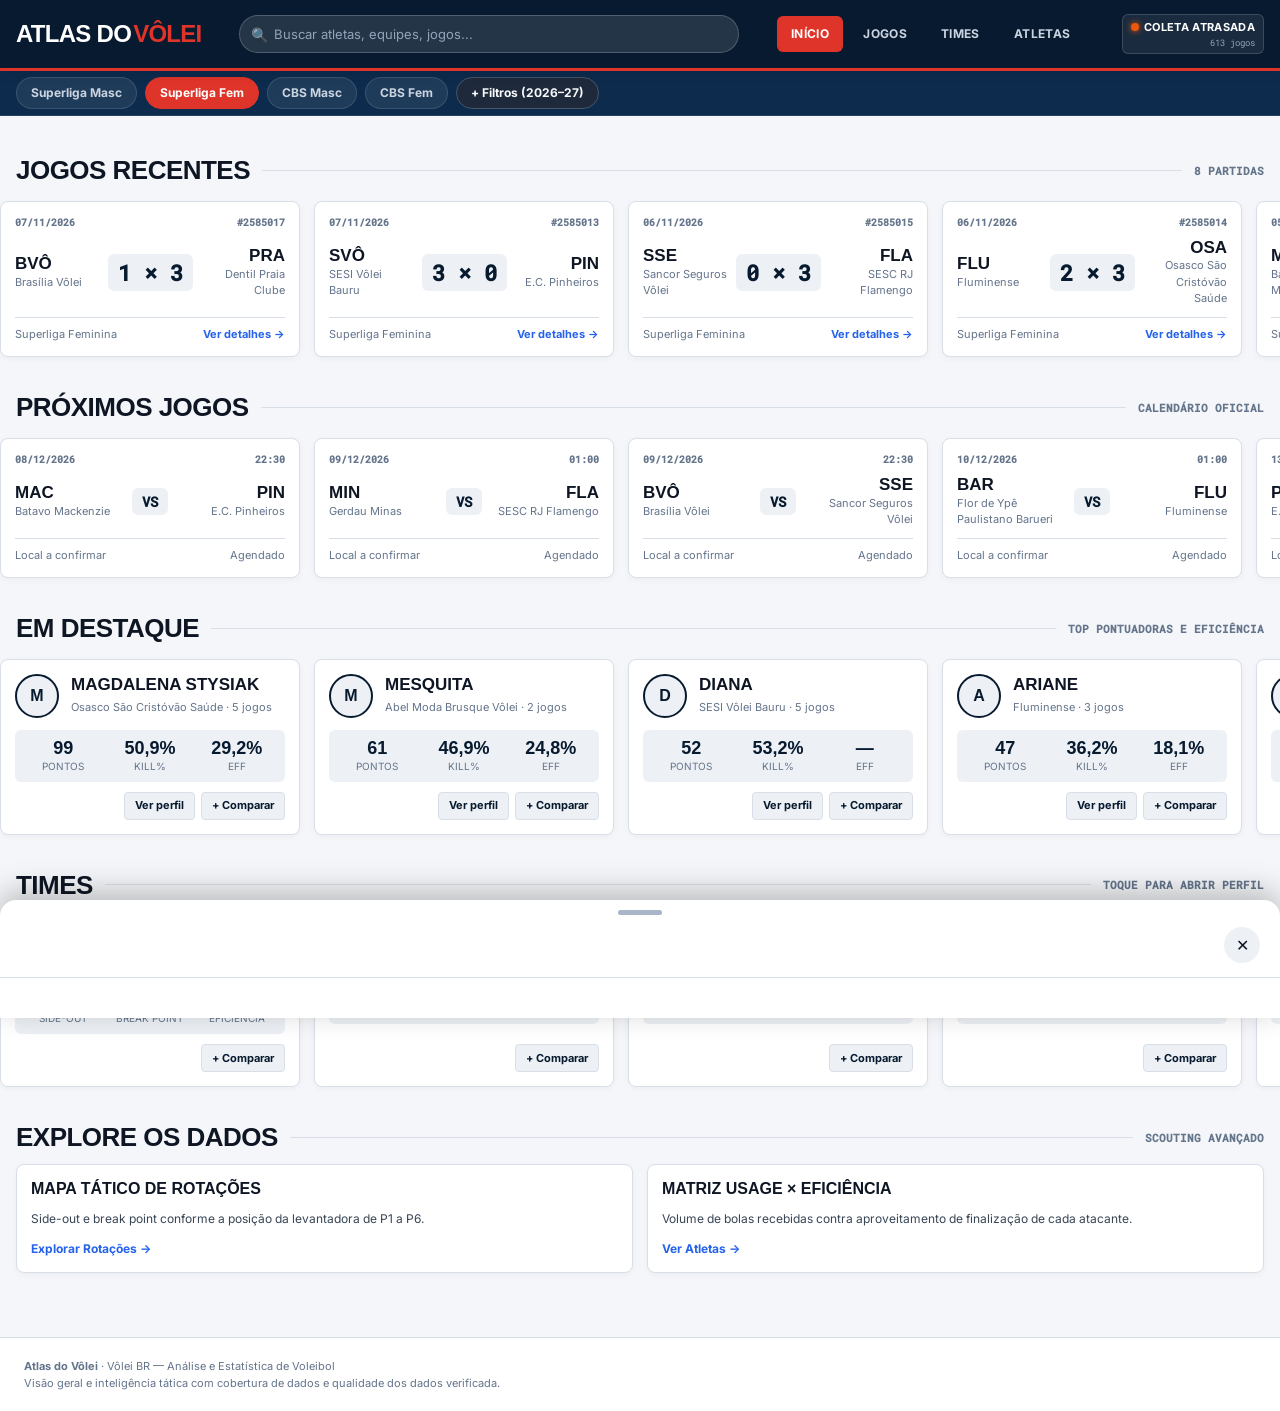
==== docs/index.html @ 014f2b98 "Corrige a agenda e a cobertura das fontes do Atlas" ====
<!DOCTYPE html>
<html lang="pt-BR">
<head>
<meta charset="utf-8"><meta name="viewport" content="width=device-width,initial-scale=1">
<title>Vôlei BR — Atlas do Vôlei</title>
<style>
@font-face{font-family:'Inter';font-style:normal;font-weight:400;font-display:swap;src:url([data-uri]) format('woff2')}@font-face{font-family:'Inter';font-style:normal;font-weight:500;font-display:swap;src:url([data-uri]) format('woff2')}@font-face{font-family:'Inter';font-style:normal;font-weight:600;font-display:swap;src:url([data-uri]) format('woff2')}@font-face{font-family:'Inter';font-style:normal;font-weight:700;font-display:swap;src:url([data-uri]) format('woff2')}@font-face{font-family:'Roboto Mono';font-style:normal;font-weight:400;font-display:swap;src:url([data-uri]) format('woff2')}@font-face{font-family:'Roboto Mono';font-style:normal;font-weight:500;font-display:swap;src:url([data-uri]) format('woff2')}
:root {
  --bg: #F3F5F7;
  --paper: #FFFFFF;
  --surface: #FFFFFF;
  --surface-alt: #F8F9FB;
  --ink: #111318;
  --text: #111318;
  --soft: #4B5563;
  --text-soft: #4B5563;
  --muted: #697586;
  --text-muted: #697586;
  --line: #D7DCE2;
  --border: #D7DCE2;
  --line-strong: #AEB7C2;
  --border-strong: #AEB7C2;
  --navy: #071A2F;
  --navy-2: #0B2747;
  --primary: #071A2F;
  --primary-soft: #EAF1FF;
  --blue: #0B4FD6;
  --red: #DF342A;
  --yellow: #FFD21A;
  --green: #138A5B;
  --success: #138A5B;
  --success-soft: #E7F4EE;
  --danger: #DF342A;
  --danger-soft: #FDE9E7;
  --warning: #A47521;
  --warning-soft: #FDF3E3;
  --sideout: #0B4FD6;
  --breakpoint: #DF342A;
  --court: #E5A75D;
  --court-line: #FFF8E8;
  --sans: Inter, Arial, Helvetica, sans-serif;
  --cond: "Arial Narrow", "Nimbus Sans Narrow", "Roboto Condensed", Impact, Arial, sans-serif;
  --mono: 'Roboto Mono', Consolas, "Liberation Mono", monospace;
}
*{box-sizing:border-box}
html{background:var(--bg)}
body{margin:0;background:var(--bg);color:var(--text);font:14px/1.45 var(--sans);max-width:100%;overflow-x:clip}
button,input,select{font:inherit;color:inherit}
button,select,summary{cursor:pointer}
button:focus-visible,select:focus-visible,input:focus-visible{outline:3px solid var(--yellow);outline-offset:2px}
a{color:var(--blue);text-underline-offset:3px}
button{background:var(--surface);border:1px solid var(--border);border-radius:2px;padding:8px 12px;font-weight:600}
button:hover{background:var(--surface-alt)}
button.primary{background:var(--navy);color:#FFF;border-color:var(--navy)}

/* HEADER — magazine identity */
.site-header{position:sticky;top:0;z-index:30;background:var(--navy);color:#FFF;border-bottom:4px solid var(--red)}
.header-main{max-width:1400px;width:100%;min-height:68px;margin:auto;padding:0 24px;display:flex;align-items:center;justify-content:space-between;gap:16px}
.wordmark{display:flex;align-items:baseline;gap:2px;font:900 30px/.85 var(--cond);letter-spacing:-.04em;text-transform:uppercase}
.wordmark span{color:var(--red)}
.wordmark a{color:inherit;text-decoration:none}
.main-nav{display:flex;align-self:stretch;align-items:stretch}
.main-nav button{border:0;border-left:1px solid #27415F;background:transparent;color:#DDE7F2;padding:0 12px;font-size:11px;font-weight:800;text-transform:uppercase;letter-spacing:.02em;border-radius:0;white-space:nowrap}
.main-nav button:last-child{border-right:1px solid #27415F}
.main-nav button:hover{background:var(--navy-2);color:#FFF}
.main-nav button.active,.main-nav button[aria-current=page]{background:#FFF;color:var(--navy);box-shadow:inset 0 -4px 0 var(--red)}
.header-tools{display:flex;align-items:center;gap:10px}
.mode{display:flex;border:1px solid #58708A}
.mode button{min-height:30px;border:0;background:transparent;color:#C9D5E3;padding:0 9px;font-size:10px;font-weight:900;text-transform:uppercase;border-radius:0}
.mode button.active{background:var(--red);color:#FFF}
.filters{display:flex;align-items:center;gap:8px}
.filters select{border:1px solid var(--line-strong);background:var(--surface);color:var(--ink);min-height:28px;padding:0 18px 0 6px;font-size:11px;font-weight:600;border-radius:2px;max-width:180px}
.global-search{width:150px;position:relative}
.global-search input{width:100%;min-height:32px;background:var(--navy-2);border:1px solid #58708A;color:#FFF;font-size:11px;padding:4px 8px;border-radius:2px}
.global-search input::placeholder{color:#8EA6BE}
.search-results{position:absolute;top:100%;left:0;right:0;background:var(--surface);border:1px solid var(--border);max-height:300px;overflow:auto;z-index:35}
.search-results[hidden]{display:none}
.search-results button{display:block;width:100%;text-align:left;border:0;border-radius:0;font-size:12px;padding:8px 10px;color:var(--text)}
.search-results p{padding:10px;margin:0;font-size:12px;color:var(--text-soft)}
.mobile-menu{display:none}

/* context strip */
.context-strip{background:#FFF;border-bottom:1px solid var(--line)}
.context-inner{max-width:1400px;width:100%;min-height:38px;margin:auto;padding:0 24px;display:flex;align-items:center;justify-content:space-between;gap:16px;font-size:11px}
.context-inner strong{color:var(--blue)}
.context-inner .updated{color:var(--soft)}

/* main layout */
main{max-width:1400px;width:100%;margin:auto;padding:24px;min-height:calc(100vh - 160px);min-width:0}
h1{font:900 clamp(32px,5vw,56px)/.9 var(--cond);letter-spacing:-.04em;text-transform:uppercase;margin:0 0 8px}
h2{font:900 24px/1 var(--cond);letter-spacing:-.02em;text-transform:uppercase;margin:0 0 14px}
h3{font:900 17px/1.2 var(--cond);text-transform:uppercase;margin:0 0 10px}
p{margin:0 0 12px}
.muted,.note,small{color:var(--text-muted)}.note{font-size:12px}
.page-heading{margin-bottom:24px;border-bottom:1px solid var(--line);padding-bottom:14px}
.page-heading p{color:var(--text-soft);font-size:13px;margin:0}
.section-heading{display:flex;gap:14px;align-items:end;margin-bottom:12px}
.section-heading h2{margin:0}
.section-heading .rule{flex:1;height:1px;background:var(--line-strong);margin-bottom:5px}
.section-heading small{color:var(--soft);font-size:10px;font-weight:800;text-transform:uppercase;letter-spacing:.04em}
.card{background:var(--paper);border:1px solid var(--line);border-top:3px solid var(--navy);padding:20px;min-width:0;border-radius:0}
.block{margin-top:30px}.large-section{margin-top:40px}
.grid{display:grid;grid-template-columns:repeat(12,minmax(0,1fr));gap:24px}.span-8{grid-column:span 8}.span-4{grid-column:span 4}.span-12{grid-column:1/-1}.grid>*{min-width:0}

/* metric info popover */
.metric-info{display:inline-block;position:relative;font-size:11px;vertical-align:middle}
.metric-info summary{display:inline-flex;align-items:center;justify-content:center;width:16px;height:16px;border:1px solid var(--border-strong);color:var(--text-muted);border-radius:50%;font:10px var(--mono);list-style:none}
.metric-info summary::-webkit-details-marker{display:none}
.metric-info[open]{z-index:8}
.info-body{position:absolute;right:0;top:22px;width:290px;padding:12px;background:var(--surface);border:1px solid var(--border-strong);color:var(--text-soft);font-size:11px;line-height:1.5;text-align:left;box-shadow:0 4px 12px rgba(0,0,0,0.1)}
.info-body p:last-child{margin:0}
.badge{display:inline-block;font:700 10px var(--mono);color:var(--text-soft);background:var(--surface-alt);padding:1px 4px;border:1px solid var(--line)}
.badge.model{color:var(--blue);background:var(--primary-soft);border-color:#BDD5FA}

/* tables */
.table-wrap{max-width:100%;overflow-x:auto;-webkit-overflow-scrolling:touch}
table{border-collapse:collapse;width:100%;font-size:12px}
th,td{padding:8px 10px;border-bottom:1px solid var(--line);text-align:left;vertical-align:middle}
th{position:sticky;top:0;z-index:1;background:var(--surface-alt);color:var(--text-soft);font-weight:700;font-size:11px;text-transform:uppercase;letter-spacing:.02em;white-space:nowrap}
th.num,td.num{text-align:right}
td.numeric,.numeric{font-family:var(--mono);font-variant-numeric:tabular-nums;font-size:12px}
td.nowrap{white-space:nowrap}
tbody tr:last-child td{border-bottom:0}
tbody tr:hover{background:var(--primary-soft)}
th button{padding:0;border:0;background:transparent;font-size:11px;font-weight:700;white-space:nowrap;text-align:inherit;color:var(--text-soft)}
th button:hover{background:transparent;color:var(--blue)}
.team-link,.text-button{padding:0;border:0;background:transparent;color:var(--blue);font-weight:700;text-align:left;text-decoration:none}
.team-link:hover,.text-button:hover{background:transparent;text-decoration:underline}
.team-link{font-size:12px}

/* rank lists & charts */
.rank-list{padding:0;margin:0;list-style:none}
.rank-list li{display:flex;align-items:center;gap:10px;padding:7px 0;border-bottom:1px solid var(--line)}
.rank-list li:last-child{border-bottom:0}
.rank-list .place{width:18px;font:700 10px var(--mono);color:var(--text-muted)}
.rank-list .team-link{flex:1}
.rank-list .numeric{white-space:nowrap;font-weight:700}
.chart-scroll{max-width:100%;overflow-x:auto;-webkit-overflow-scrolling:touch}
.chart{display:block;width:100%;height:auto}
svg text{font-family:var(--sans);fill:var(--text-soft);font-size:11px}
svg .team-point{fill:var(--blue);stroke:var(--surface);stroke-width:2;cursor:pointer}
svg .team-point:hover{stroke:var(--ink);stroke-width:3}
.chart-key{font-size:11px;color:var(--text-muted);margin:10px 0 0}
.plot-tooltip{position:fixed;pointer-events:none;max-width:280px;padding:8px 10px;border:1px solid var(--border-strong);background:var(--surface);color:var(--text);font-size:11px;z-index:50;box-shadow:0 4px 12px rgba(0,0,0,0.1)}
.plot-tooltip[hidden]{display:none}

/* toolbar & common */
.toolbar{display:flex;gap:14px;align-items:end;margin-bottom:20px}
.toolbar label{flex:1;max-width:400px;font-size:11px;font-weight:700;color:var(--text-soft);text-transform:uppercase}
.toolbar.narrow{margin-bottom:14px}
.toolbar input,.toolbar select{margin-top:4px}
.vs{align-self:center;color:var(--yellow);font:900 12px var(--mono)}
.select-prompt{padding:28px;color:var(--text-muted);text-align:center}
.subnav{display:flex;gap:0;margin-bottom:20px;border-bottom:1px solid var(--line);overflow-x:auto}
.subnav button{border:0;border-bottom:3px solid transparent;border-radius:0;background:transparent;white-space:nowrap;font-size:11px;font-weight:800;text-transform:uppercase;padding:8px 14px}
.subnav button[aria-current=page]{border-color:var(--red);color:var(--navy)}

/* profiles & bars */
.profile-row{margin-top:14px}
.bar-label{display:flex;justify-content:space-between;gap:10px;font-size:11px;margin-bottom:4px;font-weight:600}
.bar-track{position:relative;height:12px;background:var(--surface-alt);border:1px solid var(--line)}
.bar-fill{position:absolute;top:0;bottom:0;background:var(--blue)}
.bar-marker{position:absolute;top:-3px;bottom:-3px;border-left:2px solid var(--ink)}
.summary-list{margin:0;padding:0;list-style:none}
.summary-list li{padding:8px 0;font-size:12px;border-bottom:1px solid var(--line)}
.summary-list li:last-child{border-bottom:0}
.summary-list span{color:var(--text-muted);display:block;font-size:10px;font-weight:700;text-transform:uppercase;margin-bottom:2px}
.sample-warning{color:var(--warning);background:var(--warning-soft);padding:2px 4px;font:10px var(--mono)}
.notice{color:var(--ink);font-size:12px;padding:10px 12px;background:var(--warning-soft);border-left:4px solid var(--warning);margin:14px 0}
.positive{color:var(--green);font-weight:700}.negative{color:var(--red);font-weight:700}
.details-panel{background:var(--surface);border:1px solid var(--line);border-top:2px solid var(--line-strong);padding:14px 16px;margin-top:20px}
.details-panel>summary{font-weight:700;font-size:12px;text-transform:uppercase;color:var(--blue)}
.details-panel[open]>summary{margin-bottom:14px}
.details-panel details:not(.metric-info){margin-top:14px}
.probabilities{max-width:440px}
.prob-row{display:flex;justify-content:space-between;gap:14px;margin:10px 0;align-items:baseline}
.prob-row strong{font:900 24px var(--cond);color:var(--blue)}
.data-list{display:grid;grid-template-columns:1fr 1fr;gap:10px 20px;font-size:12px;margin:0}
.data-list dt{color:var(--text-muted);font-weight:600}
.data-list dd{margin:0;font-weight:700}
.empty{padding:20px 0;color:var(--text-muted);font-size:13px}
.footer{padding:20px 24px;font-size:11px;color:var(--text-muted);border-top:1px solid var(--line);background:#FFF}
.footer span{display:block}
.sr-only{position:absolute;width:1px;height:1px;overflow:hidden;clip:rect(0,0,0,0)}

/* responsive shell */
@media(max-width:1180px){
  .header-main{padding:0 18px;gap:12px}
  .main-nav button{padding:0 10px;font-size:10px}
  .global-search{width:130px}
}
@media(max-width:900px){
  .site-header{position:sticky;top:0}
  .header-main{min-height:60px;padding:0 14px}
  .main-nav{display:none;position:absolute;top:100%;left:0;right:0;background:var(--navy);border-bottom:4px solid var(--red);flex-direction:column;z-index:40;box-shadow:0 8px 20px rgba(0,0,0,0.3)}
  .main-nav.open{display:flex}
  .main-nav button{min-height:44px;border-left:0;border-right:0!important;border-top:1px solid #27415F;text-align:left;padding:12px 18px}
  .header-tools select{display:none}
  .global-search{display:none}
  .mobile-menu{display:inline-flex;align-items:center;justify-content:center;min-height:34px;border:1px solid #58708A;background:var(--navy-2);color:#FFF;padding:0 12px;font-size:11px;font-weight:800;text-transform:uppercase}
  .span-8,.span-4{grid-column:1/-1}
  main{padding:20px 14px}
  .context-inner{padding:6px 14px;flex-wrap:wrap;gap:8px}
  .filters{width:100%;display:grid;grid-template-columns:1fr 1fr;gap:6px}
  .filters select{max-width:none;width:100%;min-width:0}
  .filters select#competition{grid-column:1/-1}
  .updated{font-size:10px}
}
@media(max-width:600px){
  .toolbar{flex-direction:column;align-items:stretch;gap:10px}
  .toolbar label{max-width:none}
  .grid{gap:16px}
  .data-list{grid-template-columns:1fr}
}
@media print{
  .site-header,.context-strip,.footer,.toolbar{display:none}
  main{max-width:none;padding:0}
}
/* Atlas do Vôlei — Placar 2026 Mobile-First Design System */

:root {
  --bg: #F4F6F9;
  --surface: #FFFFFF;
  --surface-alt: #EDF1F5;
  --surface-hover: #E3E9F0;
  --text: #0E1624;
  --text-soft: #384555;
  --text-muted: #64748B;
  --border: #D8DFE8;
  --border-strong: #A8B6C7;
  --navy: #071A2F;
  --navy-light: #0D2B4D;
  --red: #DF342A;
  --red-soft: #FDE8E7;
  --yellow: #F59E0B;
  --yellow-soft: #FEF3C7;
  --green: #10B981;
  --green-soft: #D1FAE5;
  --blue: #2563EB;
  --blue-soft: #DBEAFE;
  --sideout: #0284C7;
  --breakpoint: #E11D48;
  --court: #E2984A;
  --court-line: #FFFBEB;
  --sans: Inter, -apple-system, BlinkMacSystemFont, "Segoe UI", Roboto, sans-serif;
  --cond: "Arial Narrow", "Roboto Condensed", sans-serif;
  --mono: 'Roboto Mono', Menlo, Consolas, monospace;
  --nav-height: 60px;
  --safe-bottom: env(safe-area-inset-bottom, 0px);
}

* {
  box-sizing: border-box;
}

html, body {
  margin: 0;
  padding: 0;
  background: var(--bg);
  color: var(--text);
  font: 14px/1.5 var(--sans);
  max-width: 100%;
  overflow-x: clip;
  -webkit-tap-highlight-color: transparent;
}

button, input, select {
  font: inherit;
  color: inherit;
}

button {
  cursor: pointer;
  border: 0;
  background: transparent;
  display: inline-flex;
  align-items: center;
  justify-content: center;
}

button:focus-visible, input:focus-visible, select:focus-visible {
  outline: 2px solid var(--blue);
  outline-offset: 2px;
}

a {
  color: var(--blue);
  text-decoration: none;
}

/* TOP HEADER */
.site-header {
  position: sticky;
  top: 0;
  z-index: 80;
  background: var(--navy);
  color: #FFF;
  border-bottom: 3px solid var(--red);
  box-shadow: 0 2px 10px rgba(7, 26, 47, 0.2);
}

.header-main {
  max-width: 1400px;
  margin: 0 auto;
  padding: 8px 16px;
  display: flex;
  align-items: center;
  justify-content: space-between;
  gap: 12px;
}

.wordmark a {
  display: flex;
  align-items: baseline;
  gap: 2px;
  font: 900 clamp(18px, 4vw, 24px)/1 var(--cond);
  letter-spacing: -0.03em;
  text-transform: uppercase;
  color: #FFF;
  white-space: nowrap;
}

.wordmark a span {
  color: var(--red);
}

.global-search-bar {
  flex: 1;
  max-width: 500px;
  position: relative;
}

.global-search-bar input {
  width: 100%;
  height: 38px;
  padding: 0 14px 0 34px;
  background: rgba(255, 255, 255, 0.12);
  border: 1px solid rgba(255, 255, 255, 0.2);
  border-radius: 20px;
  color: #FFF;
  font-size: 13px;
  transition: all 0.2s;
}

.global-search-bar input::placeholder {
  color: #94A3B8;
}

.global-search-bar input:focus {
  background: rgba(255, 255, 255, 0.22);
  border-color: #FFF;
  outline: none;
}

.search-icon-inside {
  position: absolute;
  left: 12px;
  top: 50%;
  transform: translateY(-50%);
  pointer-events: none;
  opacity: 0.7;
}

.search-results-dropdown {
  position: absolute;
  top: calc(100% + 6px);
  left: 0;
  right: 0;
  background: var(--surface);
  border: 1px solid var(--border);
  border-radius: 8px;
  box-shadow: 0 12px 28px rgba(0, 0, 0, 0.2);
  max-height: 360px;
  overflow-y: auto;
  z-index: 120;
}

.search-results-dropdown[hidden] {
  display: none;
}

.search-item {
  width: 100%;
  text-align: left;
  padding: 10px 14px;
  border-bottom: 1px solid var(--border);
  display: flex;
  align-items: center;
  justify-content: space-between;
  color: var(--text);
  font-size: 13px;
}

.search-item:hover, .search-item:focus {
  background: var(--surface-alt);
}

.search-item .type-badge {
  font: 700 10px var(--mono);
  padding: 2px 6px;
  border-radius: 4px;
  text-transform: uppercase;
}

.search-item .type-badge.team { background: var(--blue-soft); color: var(--blue); }
.search-item .type-badge.athlete { background: var(--yellow-soft); color: #B45309; }
.search-item .type-badge.match { background: var(--green-soft); color: #047857; }

/* STATUS BADGE */
.status-badge {
  display: inline-flex;
  flex-direction: column;
  align-items: flex-end;
  padding: 4px 8px;
  border-radius: 6px;
  background: rgba(255, 255, 255, 0.08);
  border: 1px solid rgba(255, 255, 255, 0.15);
  color: #FFF;
  min-height: 38px;
  min-width: 44px;
}

.status-badge:hover, .status-badge:focus {
  background: rgba(255, 255, 255, 0.16);
}

.status-row {
  display: flex;
  align-items: center;
  gap: 5px;
  font-size: 11px;
  font-weight: 700;
  text-transform: uppercase;
  letter-spacing: 0.03em;
}

.status-dot {
  width: 8px;
  height: 8px;
  border-radius: 50%;
  display: inline-block;
}

.status-dot.healthy { background: var(--green); box-shadow: 0 0 6px var(--green); }
.status-dot.degraded { background: var(--yellow); box-shadow: 0 0 6px var(--yellow); }
.status-dot.failed { background: var(--red); box-shadow: 0 0 6px var(--red); }
.status-dot.stale { background: #EA580C; box-shadow: 0 0 6px #EA580C; }

.status-sub {
  font-size: 9px;
  color: #94A3B8;
  font-family: var(--mono);
  letter-spacing: 0;
}

/* FILTER CHIPS STRIP */
.filter-strip {
  background: var(--navy-light);
  padding: 6px 16px;
  border-bottom: 1px solid rgba(255, 255, 255, 0.1);
}

.chips-rail {
  display: flex;
  gap: 8px;
  overflow-x: auto;
  scroll-snap-type: x mandatory;
  -webkit-overflow-scrolling: touch;
  scrollbar-width: none;
}

.chips-rail::-webkit-scrollbar {
  display: none;
}

.chip-btn {
  white-space: nowrap;
  padding: 6px 14px;
  border-radius: 16px;
  font-size: 12px;
  font-weight: 700;
  color: #CBD5E1;
  background: rgba(255, 255, 255, 0.08);
  border: 1px solid rgba(255, 255, 255, 0.12);
  min-height: 32px;
  scroll-snap-align: start;
  transition: all 0.15s;
}

.chip-btn:hover, .chip-btn:focus {
  background: rgba(255, 255, 255, 0.18);
  color: #FFF;
}

.chip-btn.active {
  background: var(--red);
  color: #FFF;
  border-color: var(--red);
}

.chip-btn.more-filters {
  background: #1E293B;
  color: #F8FAFC;
  border-color: #475569;
}

/* MAIN CONTENT */
main#main {
  max-width: 1400px;
  margin: 0 auto;
  padding: 16px 16px calc(var(--nav-height) + var(--safe-bottom) + 36px) 16px;
  min-width: 0;
}

/* HEADINGS & EDITORIAL TYPOGRAPHY */
h1 {
  font: 900 clamp(24px, 5vw, 42px)/1 var(--cond);
  letter-spacing: -0.03em;
  text-transform: uppercase;
  margin: 0 0 10px 0;
}

h2 {
  font: 900 clamp(18px, 4vw, 26px)/1.1 var(--cond);
  letter-spacing: -0.02em;
  text-transform: uppercase;
  margin: 0 0 12px 0;
}

h3 {
  font: 900 16px/1.2 var(--cond);
  text-transform: uppercase;
  margin: 0 0 8px 0;
}

.section-head {
  display: flex;
  align-items: center;
  justify-content: space-between;
  gap: 12px;
  margin: 24px 0 12px 0;
}

.section-head h2 {
  margin: 0;
}

.section-head .rule {
  flex: 1;
  height: 1px;
  background: var(--border);
}

.section-head small {
  font: 800 11px var(--mono);
  color: var(--text-muted);
  text-transform: uppercase;
}

/* HORIZONTAL SCROLL RAILS */
.rail-container {
  margin: 0 -16px 24px -16px;
  padding: 4px 16px 12px 16px;
  overflow-x: auto;
  scroll-snap-type: x mandatory;
  -webkit-overflow-scrolling: touch;
  display: flex;
  gap: 14px;
  scrollbar-width: none;
}

.rail-container::-webkit-scrollbar {
  display: none;
}

.rail-card {
  flex: 0 0 calc(84vw - 20px);
  max-width: 320px;
  scroll-snap-align: start;
  background: var(--surface);
  border: 1px solid var(--border);
  border-radius: 8px;
  padding: 14px;
  display: flex;
  flex-direction: column;
  justify-content: space-between;
  box-shadow: 0 2px 6px rgba(0, 0, 0, 0.04);
  position: relative;
  transition: transform 0.15s, box-shadow 0.15s;
}

.rail-card:hover {
  transform: translateY(-2px);
  box-shadow: 0 4px 12px rgba(0, 0, 0, 0.08);
}

/* MATCH CARDS */
.match-card {
  cursor: pointer;
}

.match-header {
  display: flex;
  justify-content: space-between;
  font: 700 10px var(--mono);
  color: var(--text-muted);
  margin-bottom: 10px;
  text-transform: uppercase;
}

.match-teams-row {
  display: flex;
  align-items: center;
  justify-content: space-between;
  gap: 8px;
  margin-bottom: 10px;
}

.match-team {
  flex: 1;
  display: flex;
  flex-direction: column;
}

.match-team.away {
  text-align: right;
}

.match-team .name {
  font: 900 17px/1.1 var(--cond);
  text-transform: uppercase;
}

.match-team .sub {
  font-size: 11px;
  color: var(--text-muted);
}

.match-score {
  font: 900 22px var(--mono);
  color: var(--navy);
  padding: 4px 10px;
  background: var(--surface-alt);
  border-radius: 6px;
  white-space: nowrap;
}

.match-meta-footer {
  display: flex;
  justify-content: space-between;
  align-items: center;
  font-size: 11px;
  color: var(--text-muted);
  border-top: 1px solid var(--border);
  padding-top: 8px;
}

/* ATHLETE CARDS & CAROUSEL */
.athlete-rail-card {
  cursor: pointer;
}

.athlete-top {
  display: flex;
  gap: 12px;
  align-items: center;
  margin-bottom: 12px;
}

.athlete-avatar {
  width: 44px;
  height: 44px;
  border-radius: 50%;
  background: var(--surface-alt);
  border: 2px solid var(--navy);
  display: flex;
  align-items: center;
  justify-content: center;
  font: 900 16px var(--cond);
  color: var(--navy);
}

.athlete-title .name {
  font: 900 17px/1.1 var(--cond);
  text-transform: uppercase;
  margin: 0;
}

.athlete-title .role {
  font-size: 11px;
  color: var(--text-muted);
}

.athlete-metrics-row {
  display: grid;
  grid-template-columns: repeat(3, 1fr);
  gap: 6px;
  background: var(--surface-alt);
  padding: 8px;
  border-radius: 6px;
  margin-bottom: 10px;
  text-align: center;
}

.athlete-metrics-row .val {
  font: 900 18px var(--cond);
  color: var(--navy);
}

.athlete-metrics-row .lbl {
  font-size: 10px;
  color: var(--text-muted);
  text-transform: uppercase;
}

.card-action-bar {
  display: flex;
  gap: 6px;
  justify-content: flex-end;
}

.btn-chip {
  padding: 4px 10px;
  font-size: 11px;
  font-weight: 700;
  border-radius: 4px;
  background: var(--surface-alt);
  border: 1px solid var(--border);
  color: var(--navy);
  min-height: 28px;
}

.btn-chip:hover {
  background: var(--surface-hover);
}

/* TEAM PROFILE & IDENTIDADE */
.team-hero-card {
  background: var(--navy);
  color: #FFF;
  border-radius: 10px;
  padding: 20px;
  margin-bottom: 20px;
  box-shadow: 0 4px 16px rgba(7, 26, 47, 0.15);
}

.team-hero-card .hero-top {
  display: flex;
  justify-content: space-between;
  align-items: baseline;
  gap: 12px;
  margin-bottom: 16px;
}

.team-hero-card h1 {
  color: #FFF;
  margin: 0;
}

.team-hero-card .record-badge {
  font: 900 20px var(--mono);
  color: var(--yellow);
}

.identity-metrics-grid {
  display: grid;
  grid-template-columns: repeat(auto-fill, minmax(130px, 1fr));
  gap: 10px;
}

.identity-card {
  background: rgba(255, 255, 255, 0.08);
  border: 1px solid rgba(255, 255, 255, 0.12);
  border-radius: 6px;
  padding: 10px 12px;
  cursor: pointer;
  transition: all 0.15s;
}

.identity-card:hover {
  background: rgba(255, 255, 255, 0.16);
}

.identity-card .lbl {
  font-size: 10px;
  font-weight: 800;
  color: #CBD5E1;
  text-transform: uppercase;
  margin-bottom: 4px;
}

.identity-card .val {
  font: 900 24px var(--cond);
  color: #FFF;
}

.identity-card .delta {
  font: 700 10px var(--mono);
  color: #94A3B8;
}

/* SECTION TABS RAIL (SWIPEABLE) */
.section-tabs-rail {
  display: flex;
  gap: 8px;
  overflow-x: auto;
  scroll-snap-type: x mandatory;
  -webkit-overflow-scrolling: touch;
  margin: 0 -16px 20px -16px;
  padding: 0 16px 8px 16px;
  border-bottom: 1px solid var(--border);
  scrollbar-width: none;
}

.section-tabs-rail::-webkit-scrollbar {
  display: none;
}

.section-tab-btn {
  padding: 8px 16px;
  border-radius: 6px;
  font-size: 13px;
  font-weight: 800;
  text-transform: uppercase;
  letter-spacing: 0.02em;
  color: var(--text-soft);
  white-space: nowrap;
  scroll-snap-align: start;
  min-height: 40px;
  border-bottom: 3px solid transparent;
}

.section-tab-btn:hover {
  background: var(--surface-alt);
}

.section-tab-btn.active {
  color: var(--navy);
  border-bottom-color: var(--red);
  background: var(--surface);
}

/* ROTATION WIDGET WITH SETTER TOGGLE */
.rotation-widget-box {
  background: var(--surface);
  border: 1px solid var(--border);
  border-radius: 10px;
  padding: 18px;
  margin-bottom: 24px;
}

.rotation-controls {
  display: flex;
  flex-wrap: wrap;
  align-items: center;
  justify-content: space-between;
  gap: 12px;
  margin-bottom: 16px;
}

.p-selector {
  display: flex;
  gap: 6px;
}

.p-btn {
  width: 44px;
  height: 44px;
  border-radius: 6px;
  font: 900 16px var(--cond);
  background: var(--surface-alt);
  border: 1px solid var(--border);
  color: var(--text);
  min-width: 44px;
  min-height: 44px;
}

.p-btn.active {
  background: var(--navy);
  color: #FFF;
  border-color: var(--navy);
}

.setter-toggle-control {
  display: flex;
  align-items: center;
  gap: 8px;
  font-size: 12px;
  font-weight: 700;
}

.setter-switch {
  display: flex;
  background: var(--surface-alt);
  border: 1px solid var(--border);
  border-radius: 6px;
  overflow: hidden;
}

.setter-switch button {
  padding: 6px 12px;
  font-size: 11px;
  font-weight: 800;
  text-transform: uppercase;
  min-height: 36px;
}

.setter-switch button.active {
  background: var(--blue);
  color: #FFF;
}

/* SVG COURT */
.court-frame {
  max-width: 460px;
  margin: 0 auto 16px auto;
}

.court-svg {
  width: 100%;
  height: auto;
  display: block;
  border-radius: 6px;
  box-shadow: 0 4px 14px rgba(0, 0, 0, 0.08);
}

/* ATHLETE LAYERED PROFILE */
.athlete-profile-card {
  background: var(--surface);
  border: 1px solid var(--border);
  border-radius: 12px;
  padding: 20px;
  margin-bottom: 24px;
  box-shadow: 0 2px 8px rgba(0, 0, 0, 0.04);
}

.athlete-big-stats {
  display: grid;
  grid-template-columns: repeat(auto-fit, minmax(110px, 1fr));
  gap: 12px;
  margin: 16px 0;
  background: var(--surface-alt);
  padding: 14px;
  border-radius: 8px;
}

.stat-box {
  display: flex;
  flex-direction: column;
}

.stat-box .val {
  font: 900 clamp(24px, 4vw, 36px)/1 var(--cond);
  color: var(--navy);
}

.stat-box .lbl {
  font-size: 11px;
  font-weight: 700;
  color: var(--text-muted);
  text-transform: uppercase;
}

.stat-box .pct-pill {
  font: 800 10px var(--mono);
  color: var(--blue);
  margin-top: 2px;
}

/* METRICS CAROUSEL */
.metric-carousel {
  display: flex;
  gap: 12px;
  overflow-x: auto;
  scroll-snap-type: x mandatory;
  -webkit-overflow-scrolling: touch;
  margin: 0 -8px;
  padding: 4px 8px 12px 8px;
}

.metric-card-interactive {
  flex: 0 0 calc(50% - 10px);
  min-width: 150px;
  scroll-snap-align: start;
  background: var(--surface);
  border: 1px solid var(--border);
  border-radius: 8px;
  padding: 12px;
  cursor: pointer;
  transition: transform 0.15s, border-color 0.15s;
}

.metric-card-interactive:hover, .metric-card-interactive:focus {
  border-color: var(--navy);
  transform: translateY(-2px);
}

.metric-card-interactive .category {
  font: 800 11px var(--mono);
  color: var(--red);
  text-transform: uppercase;
  margin-bottom: 4px;
}

.metric-card-interactive .primary-num {
  font: 900 28px/1 var(--cond);
  color: var(--navy);
}

.metric-card-interactive .sub-detail {
  font-size: 11px;
  color: var(--text-muted);
  margin-top: 4px;
}

/* FLOATING COMPARISON DOCK */
.compare-dock {
  position: fixed;
  bottom: calc(var(--nav-height) + var(--safe-bottom) + 8px);
  left: 16px;
  right: 16px;
  max-width: 520px;
  margin: 0 auto;
  z-index: 95;
  background: rgba(7, 26, 47, 0.95);
  backdrop-filter: blur(10px);
  color: #FFF;
  border-radius: 30px;
  padding: 8px 16px;
  box-shadow: 0 8px 24px rgba(0, 0, 0, 0.3);
  border: 1px solid rgba(255, 255, 255, 0.2);
}

.dock-content {
  display: flex;
  align-items: center;
  justify-content: space-between;
  gap: 10px;
}

.dock-label {
  font: 800 11px var(--mono);
  text-transform: uppercase;
  color: #CBD5E1;
  white-space: nowrap;
}

.dock-slots {
  display: flex;
  gap: 6px;
  flex: 1;
  overflow-x: auto;
}

.dock-chip {
  background: rgba(255, 255, 255, 0.15);
  padding: 3px 10px;
  border-radius: 14px;
  font-size: 11px;
  font-weight: 700;
  display: flex;
  align-items: center;
  gap: 6px;
  white-space: nowrap;
}

.dock-remove {
  color: #FDA4AF;
  font-weight: 900;
  font-size: 14px;
  cursor: pointer;
}

.dock-btns {
  display: flex;
  gap: 6px;
}

.btn-primary {
  background: var(--red);
  color: #FFF;
  font-weight: 800;
  font-size: 12px;
  padding: 6px 14px;
  border-radius: 16px;
  text-transform: uppercase;
}

.btn-primary:disabled {
  background: #475569;
  opacity: 0.6;
  cursor: not-allowed;
}

.btn-text {
  color: #94A3B8;
  font-size: 11px;
  font-weight: 700;
  padding: 4px 6px;
}

/* FIXED BOTTOM NAVIGATION */
.bottom-nav {
  position: fixed;
  bottom: 0;
  left: 0;
  right: 0;
  height: calc(var(--nav-height) + var(--safe-bottom));
  padding-bottom: var(--safe-bottom);
  background: var(--navy);
  border-top: 1px solid #1E293B;
  display: grid;
  grid-template-columns: repeat(4, 1fr);
  z-index: 100;
}

.nav-item {
  display: flex;
  flex-direction: column;
  align-items: center;
  justify-content: center;
  gap: 4px;
  color: #94A3B8;
  font-size: 10px;
  font-weight: 700;
  text-transform: uppercase;
  letter-spacing: 0.04em;
  min-height: 48px;
  position: relative;
  transition: color 0.15s;
}

.nav-item:hover, .nav-item:focus {
  color: #FFF;
}

.nav-item.active {
  color: #FFF;
}

.nav-item.active::after {
  content: "";
  position: absolute;
  top: 0;
  left: 25%;
  right: 25%;
  height: 3px;
  background: var(--red);
  border-radius: 0 0 2px 2px;
}

.nav-icon {
  stroke: currentColor;
}

/* BOTTOM SHEET SYSTEM */
.sheet-backdrop {
  position: fixed;
  inset: 0;
  background: rgba(7, 26, 47, 0.6);
  backdrop-filter: blur(4px);
  z-index: 150;
  opacity: 0;
  pointer-events: none;
  transition: opacity 0.25s ease;
}

.sheet-backdrop.open {
  opacity: 1;
  pointer-events: auto;
}

.bottom-sheet, .app-sheet {
  position: fixed;
  bottom: 0;
  left: 0;
  right: 0;
  max-height: 85vh;
  background: var(--surface);
  border-radius: 16px 16px 0 0;
  box-shadow: 0 -8px 30px rgba(0, 0, 0, 0.25);
  z-index: 160;
  transform: translateY(100%);
  transition: transform 0.28s cubic-bezier(0.16, 1, 0.3, 1);
  display: flex;
  flex-direction: column;
}

.bottom-sheet.open, .app-sheet.open {
  transform: translateY(0);
}

.sheet-handle-bar {
  padding: 10px 0 4px 0;
  display: flex;
  justify-content: center;
  cursor: grab;
}

.sheet-handle {
  width: 44px;
  height: 5px;
  border-radius: 3px;
  background: var(--border-strong);
  margin: 10px auto 4px auto;
  cursor: grab;
}

.sheet-header {
  padding: 8px 20px 14px 20px;
  border-bottom: 1px solid var(--border);
  display: flex;
  align-items: center;
  justify-content: space-between;
}

.sheet-title {
  margin: 0;
  font: 900 20px var(--cond);
  text-transform: uppercase;
}

.sheet-subtitle {
  font-size: 11px;
  color: var(--text-muted);
}

.sheet-close {
  width: 36px;
  height: 36px;
  border-radius: 50%;
  background: var(--surface-alt);
  color: var(--text);
  font-size: 16px;
  min-height: 36px;
}

.sheet-body {
  padding: 20px;
  overflow-y: auto;
  -webkit-overflow-scrolling: touch;
  flex: 1;
}

/* CANONICAL METRIC BADGES */
.source-tag {
  display: inline-block;
  font: 800 10px var(--mono);
  padding: 2px 6px;
  border-radius: 4px;
  text-transform: uppercase;
  margin-bottom: 6px;
}

.source-tag.observado { background: var(--green-soft); color: #047857; }
.source-tag.reconstruido { background: var(--blue-soft); color: #1D4ED8; }
.source-tag.derivado { background: var(--surface-alt); color: var(--text-soft); }
.source-tag.modelado { background: var(--yellow-soft); color: #B45309; }
.source-tag.experimental { background: #F3E8FF; color: #7E22CE; }

/* TABLE TO CARD TRANSFORMATION ON MOBILE */
@media (max-width: 680px) {
  .responsive-table thead {
    display: none;
  }
  .responsive-table, .responsive-table tbody, .responsive-table tr, .responsive-table td {
    display: block;
    width: 100%;
  }
  .responsive-table tr {
    background: var(--surface);
    border: 1px solid var(--border);
    border-radius: 8px;
    margin-bottom: 12px;
    padding: 12px;
    box-shadow: 0 1px 4px rgba(0, 0, 0, 0.04);
  }
  .responsive-table td {
    padding: 4px 0;
    display: flex;
    justify-content: space-between;
    border: 0;
  }
  .responsive-table td::before {
    content: attr(data-label);
    font-weight: 700;
    color: var(--text-muted);
    font-size: 11px;
    text-transform: uppercase;
  }
}

.desktop-nav {
  display: none;
}

/* DESKTOP ENHANCEMENTS */
@media (min-width: 1024px) {
  .bottom-nav {
    display: none;
  }
  main#main {
    padding-bottom: 40px;
  }
  .desktop-nav {
    display: flex;
    align-items: center;
    gap: 6px;
  }
  .nav-btn-desktop {
    padding: 8px 14px;
    border-radius: 6px;
    color: #CBD5E1;
    font-size: 12px;
    font-weight: 800;
    text-transform: uppercase;
    letter-spacing: 0.03em;
    min-height: 36px;
    transition: all 0.15s;
  }
  .nav-btn-desktop:hover, .nav-btn-desktop:focus {
    color: #FFF;
    background: rgba(255, 255, 255, 0.12);
  }
  .nav-btn-desktop.active {
    color: #FFF;
    background: var(--red);
  }
  .rail-card {
    flex: 0 0 300px;
  }
}

/* PRINT & ACCESSIBILITY */
@media (prefers-reduced-motion: reduce) {
  *, ::before, ::after {
    animation-duration: 0.01ms !important;
    transition-duration: 0.01ms !important;
  }
}

.sr-only {
  position: absolute;
  width: 1px;
  height: 1px;
  padding: 0;
  margin: -1px;
  overflow: hidden;
  clip: rect(0, 0, 0, 0);
  border: 0;
}

/* Keep labels legible against the selected rotation and setter badge. */
.court-position.selected text,
.court-position rect + text { fill: #fff; }

/* Clear controls for selecting a team and reaching every section on a phone. */
.team-picker { display:block; margin:0 0 14px; color:var(--text-soft); font-weight:700; }
.team-picker select { display:block; width:100%; min-height:48px; margin-top:5px; padding:8px 12px; background:var(--surface); border:1px solid var(--border-strong); border-radius:6px; }
.athlete-link { display:inline-block; color:var(--blue); background:transparent; border:0; padding:8px 2px; font-weight:800; text-align:left; text-decoration:underline; text-underline-offset:3px; }
.advanced-matrix { min-width:520px; text-align:center; }
.advanced-matrix small { display:block; color:var(--text-muted); }
#athlete-profile { scroll-margin-top:100px; }
@media (max-width:680px) {
  .section-tabs-rail { display:grid; grid-template-columns:repeat(3,minmax(0,1fr)); gap:6px; overflow:visible; margin:0 0 16px; padding:0 0 10px; }
  .section-tab-btn { min-width:0; min-height:44px; padding:7px 3px; font-size:11px; white-space:normal; line-height:1.15; }
  .card-action-bar { flex-wrap:wrap; gap:8px; }
}


/* Cenários de acionamento: leitura compacta para celular e desktop. */
.activation-rotation { border-top: 1px solid var(--border); }
.activation-rotation > summary { display:flex; justify-content:space-between; gap:1rem; padding:1rem 0; cursor:pointer; }
.activation-rotation > summary span { font-size:.83rem; color:var(--text-muted, #64748b); text-align:right; }
.activation-body { padding:0 0 1rem; }
.activation-body h4 { margin:1rem 0 .6rem; }
.activation-row { display:grid; grid-template-columns:minmax(0,1fr) auto; gap:.3rem .75rem; margin:.65rem 0; }
.activation-track { grid-column:1 / -1; height:5px; background:var(--border); overflow:hidden; }
.activation-track i { display:block; height:100%; background:var(--primary); }
.activation-phase { border-top:1px solid var(--border); padding:.7rem 0; }
.activation-phase summary { cursor:pointer; font-weight:600; }

.activation-support { border-left:3px solid var(--primary); background:var(--surface, #f5f6f8); padding:.8rem 1rem; margin:.8rem 0; }
.activation-support span { display:block; font-size:.85rem; margin-top:.25rem; }
.activation-support p { margin-bottom:0; }
@media (max-width: 480px) {
  .activation-rotation > summary { align-items: flex-start; }
  .activation-support { padding: .7rem; }
}


/* Mapa de leitura por formação: números seguem acessíveis sem depender da cor. */
.activation-map { margin:1.25rem 0 1.75rem; padding:1.15rem; background:#f2f6fb; border-top:3px solid var(--navy); }
.activation-map-heading { display:flex; justify-content:space-between; align-items:flex-start; gap:1rem; }
.activation-map-heading h4 { color:var(--navy); font-size:1.18rem; line-height:1.2; margin:.25rem 0 0; }
.activation-eyebrow { color:var(--red); font-size:.68rem; font-weight:800; letter-spacing:.09em; }
.activation-map-count { color:var(--text-muted); font-family:var(--mono); font-size:.72rem; white-space:nowrap; }
.activation-map > p { color:var(--text-soft); font-size:.86rem; }
.activation-map-scroll { overflow-x:auto; overscroll-behavior-inline:contain; -webkit-overflow-scrolling:touch; }
.activation-map-scroll:focus-visible { outline:2px solid var(--blue); outline-offset:2px; }
.activation-map-table { width:100%; min-width:520px; border-collapse:collapse; font-size:.8rem; }
.activation-map-table caption { text-align:left; font-weight:700; padding:.45rem 0; color:var(--text-soft); }
.activation-map-table th, .activation-map-table td { border-bottom:1px solid #dce5f0; padding:.35rem .22rem; text-align:center; }
.activation-map-table th:first-child { min-width:140px; max-width:210px; text-align:left; overflow-wrap:anywhere; }
.activation-map-table thead th { color:var(--text-muted); font-family:var(--mono); font-size:.72rem; }
.activation-cell { display:block; min-width:50px; padding:.52rem .18rem; color:var(--navy); font-family:var(--mono); font-size:.72rem; font-weight:700; }
.activation-map-missing { color:var(--text-muted); }
.activation-map-key { display:flex; align-items:center; justify-content:flex-end; gap:.45rem; margin:.65rem 0; color:var(--text-muted); font-size:.7rem; }
.activation-map-key i { display:block; width:70px; height:7px; background:linear-gradient(90deg,rgba(37,99,235,.08),rgba(37,99,235,.8)); }
.activation-detail-title { margin:1.4rem 0 .4rem; font-size:1rem; }
.activation-track { height:9px; background:#dfe7f1; }
.activation-track i { background:var(--blue); }
.activation-support { border-left-color:var(--blue); background:#f1f6ff; }
@media (max-width:480px) { .activation-map { margin-left:-.5rem; margin-right:-.5rem; padding:.85rem; } .activation-map-table { min-width:500px; } }

.activation-support-gauge { height:7px; background:#dce6f5; margin:.65rem 0; }
.activation-support-gauge i { display:block; height:100%; background:var(--blue); }


.activation-range { display:block; color:var(--text-muted); font-size:.75rem; font-weight:400; }

.activation-phase-map { border-top:1px solid var(--border); padding:.8rem .25rem; }
.activation-phase-map > summary { cursor:pointer; font-weight:700; color:var(--navy); padding:.35rem 0; }
.activation-phase-map .activation-map-table { margin:.5rem 0; }

</style></head>
<body>
<a class="sr-only" href="#main">Ir para o conteúdo</a>
<header class="site-header">
  <div class="header-main">
    <div class="wordmark">
      <a href="#" onclick="navigateTo('Início');return false;">
        ATLAS DO <span>VÔLEI</span>
        <span class="sr-only">Vôlei BR</span>
      </a>
    </div>
    
    <div class="global-search-bar" role="search">
      <span class="search-icon-inside" aria-hidden="true">🔍</span>
      <label for="global-search" class="sr-only">Buscar atletas, equipes e confrontos</label>
      <input id="global-search" type="search" placeholder="Buscar atletas, equipes, jogos..." autocomplete="off" aria-expanded="false" aria-controls="global-search-results">
      <div id="global-search-results" class="search-results-dropdown" hidden role="listbox"></div>
    </div>

    <nav class="desktop-nav" aria-label="Navegação desktop">
      <button type="button" class="nav-btn-desktop active" data-nav="Início">Início</button>
      <button type="button" class="nav-btn-desktop" data-nav="Jogos">Jogos</button>
      <button type="button" class="nav-btn-desktop" data-nav="Times">Times</button>
      <button type="button" class="nav-btn-desktop" data-nav="Atletas">Atletas</button>
    </nav>

    <button type="button" class="status-badge" id="sync-status-badge" aria-label="Saúde do pipeline e fontes de dados" title="Ver saúde das fontes">
      <div class="status-row">
        <span class="status-dot healthy" id="sync-status-dot"></span>
        <span id="sync-status-label">Verificando</span>
      </div>
      <span class="status-sub" id="sync-status-sub">583 jogos</span>
    </button>
  </div>
</header>

<div class="filter-strip">
  <div class="chips-rail" id="quick-filter-chips" role="toolbar" aria-label="Filtros rápidos"></div>
  <p id="filter-notice" role="status" hidden style="margin:4px 16px 8px;color:#fff;font-size:13px;"></p>
</div>

<main id="main" tabindex="-1"></main>

<div class="compare-dock" id="compare-dock" hidden role="region" aria-label="Comparação rápida">
  <div class="dock-content">
    <div class="dock-label">Comparar <span id="dock-count">(0/2)</span></div>
    <div class="dock-slots" id="dock-slots"></div>
    <div class="dock-btns">
      <button type="button" class="btn-text" id="btn-compare-clear">Limpar</button>
      <button type="button" class="btn-primary" id="btn-compare-action" disabled>Comparar</button>
    </div>
  </div>
</div>

<nav class="bottom-nav" id="bottom-nav" aria-label="Navegação principal">
  <button type="button" class="nav-item active" data-nav="Início" aria-current="page">
    <svg class="nav-icon" width="20" height="20" viewBox="0 0 24 24" fill="none" stroke="currentColor" stroke-width="2" stroke-linecap="round" stroke-linejoin="round" aria-hidden="true"><path d="m3 9 9-7 9 7v11a2 2 0 0 1-2 2H5a2 2 0 0 1-2-2z"></path><polyline points="9 22 9 12 15 12 15 22"></polyline></svg>
    <span>Início</span>
  </button>
  <button type="button" class="nav-item" data-nav="Jogos">
    <svg class="nav-icon" width="20" height="20" viewBox="0 0 24 24" fill="none" stroke="currentColor" stroke-width="2" stroke-linecap="round" stroke-linejoin="round" aria-hidden="true"><circle cx="12" cy="12" r="10"></circle><polyline points="12 6 12 12 16 14"></polyline></svg>
    <span>Jogos</span>
  </button>
  <button type="button" class="nav-item" data-nav="Times">
    <svg class="nav-icon" width="20" height="20" viewBox="0 0 24 24" fill="none" stroke="currentColor" stroke-width="2" stroke-linecap="round" stroke-linejoin="round" aria-hidden="true"><path d="M17 21v-2a4 4 0 0 0-4-4H5a4 4 0 0 0-4 4v2"></path><circle cx="9" cy="7" r="4"></circle><path d="M23 21v-2a4 4 0 0 0-3-3.87"></path><path d="M16 3.13a4 4 0 0 1 0 7.75"></path></svg>
    <span>Times</span>
  </button>
  <button type="button" class="nav-item" data-nav="Atletas">
    <svg class="nav-icon" width="20" height="20" viewBox="0 0 24 24" fill="none" stroke="currentColor" stroke-width="2" stroke-linecap="round" stroke-linejoin="round" aria-hidden="true"><circle cx="12" cy="8" r="5"></circle><path d="M20 21a8 8 0 1 0-16 0"></path></svg>
    <span>Atletas</span>
  </button>
</nav>

<footer class="footer">
  <div><strong>Atlas do Vôlei</strong> · Vôlei BR — Análise e Estatística de Voleibol</div>
  <span>Visão geral e inteligência tática com cobertura de dados e qualidade dos dados verificada.</span>
  <span id="edition"></span>
</footer>

<div class="sheet-backdrop" id="sheet-backdrop" aria-hidden="true"></div>
<div class="bottom-sheet app-sheet" id="app-sheet" role="dialog" aria-modal="true" aria-hidden="true">
  <div class="sheet-handle" id="sheet-handle" aria-label="Arrastar para fechar"></div>
  <div class="sheet-header">
    <div class="sheet-titles">
      <h3 class="sheet-title" id="sheet-title"></h3>
      <p class="sheet-subtitle" id="sheet-subtitle"></p>
    </div>
    <button type="button" class="sheet-close" id="sheet-close" aria-label="Fechar painel">✕</button>
  </div>
  <div class="sheet-body" id="sheet-body"></div>
  <div class="sheet-footer" id="sheet-footer" style="display:none;">
    <button type="button" class="btn-primary" id="sheet-action-btn" style="width:100%;">Aplicar</button>
  </div>
</div>

<div id="plot-tooltip" class="plot-tooltip" role="tooltip" hidden></div>
<script type="application/json" id="dataset">{"data_version":"atlas-1.0","legacy_data_version":"scouting-1.0","generated_at":"2026-11-08T09:35:34.984870-03:00","kpis":{"matches":613,"sets":2033,"teams":49},"summary":{"sideout_breakpoint":[{"team":"ABEL MODA BRUSQUE VÔLEI","label":"Side-Out","value":null,"numerator":null,"n":0,"ci":null,"metric_class":"DERIVADO","source_type":"MATCH_REPORT","source_match_count":0,"sample_size":0,"data_version":"scouting-1.0","model_version":null,"formula":"100 × (sideout_points) / sideout_receptions","approximate":false,"sample":"muito baixa","covered_matches":0,"total_matches":2,"adjusted":null,"delta":null,"percentile":null,"p25":43.18181818181818,"p75":58.76288659793814},{"team":"BATAVO MACKENZIE","label":"Side-Out","value":47.151898734177216,"numerator":149,"n":316,"ci":[41.71527248924445,52.656939272680106],"metric_class":"DERIVADO","source_type":"MATCH_REPORT","source_match_count":4,"sample_size":316,"data_version":"scouting-1.0","model_version":null,"formula":"100 × (sideout_points) / sideout_receptions","approximate":false,"sample":"estável para leitura descritiva","covered_matches":4,"total_matches":5,"adjusted":47.66934728954255,"delta":-3.6141891105623145,"percentile":50.0,"p25":43.18181818181818,"p75":58.76288659793814,"adjusted_metric_class":"MODELADO","adjusted_model_version":"eb-moments-v1","adjusted_prior":{"alpha":26.8054521137759,"beta":25.996434444346043,"scope":"coorte completa; apenas descritivo"}},{"team":"BRASÍLIA VÔLEI","label":"Side-Out","value":42.21453287197232,"numerator":122,"n":289,"ci":[36.658922984070344,47.97440039123992],"metric_class":"DERIVADO","source_type":"MATCH_REPORT","source_match_count":4,"sample_size":289,"data_version":"scouting-1.0","model_version":null,"formula":"100 × (sideout_points) / sideout_receptions","approximate":false,"sample":"estável para leitura descritiva","covered_matches":4,"total_matches":4,"adjusted":43.53558536853546,"delta":-8.551554972767214,"percentile":13.636363636363637,"p25":43.18181818181818,"p75":58.76288659793814,"adjusted_metric_class":"MODELADO","adjusted_model_version":"eb-moments-v1","adjusted_prior":{"alpha":26.8054521137759,"beta":25.996434444346043,"scope":"coorte completa; apenas descritivo"}},{"team":"DENTIL PRAIA CLUBE","label":"Side-Out","value":55.65217391304348,"numerator":64,"n":115,"ci":[46.53575502687977,64.40318844369321],"metric_class":"DERIVADO","source_type":"MATCH_REPORT","source_match_count":2,"sample_size":115,"data_version":"scouting-1.0","model_version":null,"formula":"100 × (sideout_points) / sideout_receptions","approximate":false,"sample":"estável para leitura descritiva","covered_matches":2,"total_matches":3,"adjusted":54.11467890876387,"delta":4.886086068303946,"percentile":59.09090909090909,"p25":43.18181818181818,"p75":58.76288659793814,"adjusted_metric_class":"MODELADO","adjusted_model_version":"eb-moments-v1","adjusted_prior":{"alpha":26.8054521137759,"beta":25.996434444346043,"scope":"coorte completa; apenas descritivo"}},{"team":"E.C. PINHEIROS","label":"Side-Out","value":43.66197183098591,"numerator":31,"n":71,"ci":[32.74612274515328,55.22845693058195],"metric_class":"DERIVADO","source_type":"MATCH_REPORT","source_match_count":1,"sample_size":71,"data_version":"scouting-1.0","model_version":null,"formula":"100 × (sideout_points) / sideout_receptions","approximate":false,"sample":"moderada","covered_matches":1,"total_matches":3,"adjusted":46.69189922775342,"delta":-7.104116013753618,"percentile":31.818181818181817,"p25":43.18181818181818,"p75":58.76288659793814,"adjusted_metric_class":"MODELADO","adjusted_model_version":"eb-moments-v1","adjusted_prior":{"alpha":26.8054521137759,"beta":25.996434444346043,"scope":"coorte completa; apenas descritivo"}},{"team":"FLOR DE YPÊ PAULISTANO BARUERI","label":"Side-Out","value":43.18181818181818,"numerator":57,"n":132,"ci":[35.04276166583297,51.70649724505716],"metric_class":"DERIVADO","source_type":"MATCH_REPORT","source_match_count":2,"sample_size":132,"data_version":"scouting-1.0","model_version":null,"formula":"100 × (sideout_points) / sideout_receptions","approximate":false,"sample":"estável para leitura descritiva","covered_matches":2,"total_matches":4,"adjusted":45.34880767432982,"delta":-7.584269662921351,"percentile":22.727272727272727,"p25":43.18181818181818,"p75":58.76288659793814,"adjusted_metric_class":"MODELADO","adjusted_model_version":"eb-moments-v1","adjusted_prior":{"alpha":26.8054521137759,"beta":25.996434444346043,"scope":"coorte completa; apenas descritivo"}},{"team":"FLUMINENSE","label":"Side-Out","value":39.705882352941174,"numerator":27,"n":68,"ci":[28.928700180280636,51.58394498336787],"metric_class":"DERIVADO","source_type":"MATCH_REPORT","source_match_count":1,"sample_size":68,"data_version":"scouting-1.0","model_version":null,"formula":"100 × (sideout_points) / sideout_receptions","approximate":false,"sample":"moderada","covered_matches":1,"total_matches":3,"adjusted":44.54024158628371,"delta":-11.060205491798357,"percentile":4.545454545454546,"p25":43.18181818181818,"p75":58.76288659793814,"adjusted_metric_class":"MODELADO","adjusted_model_version":"eb-moments-v1","adjusted_prior":{"alpha":26.8054521137759,"beta":25.996434444346043,"scope":"coorte completa; apenas descritivo"}},{"team":"GERDAU MINAS","label":"Side-Out","value":58.97435897435897,"numerator":69,"n":117,"ci":[49.91443551694719,67.46370622756785],"metric_class":"DERIVADO","source_type":"MATCH_REPORT","source_match_count":2,"sample_size":117,"data_version":"scouting-1.0","model_version":null,"formula":"100 × (sideout_points) / sideout_receptions","approximate":false,"sample":"estável para leitura descritiva","covered_matches":2,"total_matches":4,"adjusted":56.42190087268694,"delta":8.20827112961944,"percentile":77.27272727272727,"p25":43.18181818181818,"p75":58.76288659793814,"adjusted_metric_class":"MODELADO","adjusted_model_version":"eb-moments-v1","adjusted_prior":{"alpha":26.8054521137759,"beta":25.996434444346043,"scope":"coorte completa; apenas descritivo"}},{"team":"OSASCO SÃO CRISTÓVÃO SAÚDE","label":"Side-Out","value":60.82089552238806,"numerator":163,"n":268,"ci":[54.863084227978035,66.47288132032953],"metric_class":"DERIVADO","source_type":"MATCH_REPORT","source_match_count":4,"sample_size":268,"data_version":"scouting-1.0","model_version":null,"formula":"100 × (sideout_points) / sideout_receptions","approximate":false,"sample":"estável para leitura descritiva","covered_matches":4,"total_matches":5,"adjusted":59.16594012279522,"delta":10.054807677648526,"percentile":95.45454545454545,"p25":43.18181818181818,"p75":58.76288659793814,"adjusted_metric_class":"MODELADO","adjusted_model_version":"eb-moments-v1","adjusted_prior":{"alpha":26.8054521137759,"beta":25.996434444346043,"scope":"coorte completa; apenas descritivo"}},{"team":"SANCOR SEGUROS VÔLEI","label":"Side-Out","value":43.66812227074236,"numerator":100,"n":229,"ci":[37.4011746777726,50.143998700336056],"metric_class":"DERIVADO","source_type":"MATCH_REPORT","source_match_count":3,"sample_size":229,"data_version":"scouting-1.0","model_version":null,"formula":"100 × (sideout_points) / sideout_receptions","approximate":false,"sample":"estável para leitura descritiva","covered_matches":3,"total_matches":4,"adjusted":44.99808488245238,"delta":-7.097965573997172,"percentile":40.90909090909091,"p25":43.18181818181818,"p75":58.76288659793814,"adjusted_metric_class":"MODELADO","adjusted_model_version":"eb-moments-v1","adjusted_prior":{"alpha":26.8054521137759,"beta":25.996434444346043,"scope":"coorte completa; apenas descritivo"}},{"team":"SESC RJ FLAMENGO","label":"Side-Out","value":58.76288659793814,"numerator":57,"n":97,"ci":[48.81546966424227,68.0426759822102],"metric_class":"DERIVADO","source_type":"MATCH_REPORT","source_match_count":2,"sample_size":97,"data_version":"scouting-1.0","model_version":null,"formula":"100 × (sideout_points) / sideout_receptions","approximate":false,"sample":"moderada","covered_matches":2,"total_matches":4,"adjusted":55.944190049475814,"delta":7.996798753198611,"percentile":68.18181818181819,"p25":43.18181818181818,"p75":58.76288659793814,"adjusted_metric_class":"MODELADO","adjusted_model_version":"eb-moments-v1","adjusted_prior":{"alpha":26.8054521137759,"beta":25.996434444346043,"scope":"coorte completa; apenas descritivo"}},{"team":"SESI VÔLEI BAURU","label":"Side-Out","value":60.546875,"numerator":155,"n":256,"ci":[54.446252389457925,66.33565063905884],"metric_class":"DERIVADO","source_type":"MATCH_REPORT","source_match_count":5,"sample_size":256,"data_version":"scouting-1.0","model_version":null,"formula":"100 × (sideout_points) / sideout_receptions","approximate":false,"sample":"estável para leitura descritiva","covered_matches":5,"total_matches":5,"adjusted":58.87446289275079,"delta":9.78078715526047,"percentile":86.36363636363636,"p25":43.18181818181818,"p75":58.76288659793814,"adjusted_metric_class":"MODELADO","adjusted_model_version":"eb-moments-v1","adjusted_prior":{"alpha":26.8054521137759,"beta":25.996434444346043,"scope":"coorte completa; apenas descritivo"}},{"team":"AZULIM/SICOOB/MONTE","label":"Side-Out","value":50.0,"numerator":68,"n":136,"ci":[41.712946884811466,58.287053115188534],"metric_class":"DERIVADO","source_type":"MATCH_REPORT","source_match_count":2,"sample_size":136,"data_version":"scouting-1.0","model_version":null,"formula":"100 × (sideout_points) / sideout_receptions","approximate":false,"sample":"estável para leitura descritiva","covered_matches":2,"total_matches":3,"adjusted":52.01292331420158,"delta":-6.958762886597938,"percentile":12.5,"p25":52.11267605633803,"p75":60.78431372549019,"adjusted_metric_class":"MODELADO","adjusted_model_version":"eb-moments-v1","adjusted_prior":{"alpha":31.527291436480386,"beta":23.82379036150328,"scope":"coorte completa; apenas descritivo"}},{"team":"ITAMBÉ MINAS","label":"Side-Out","value":55.645161290322584,"numerator":69,"n":124,"ci":[46.86201195166233,64.08905206868485],"metric_class":"DERIVADO","source_type":"MATCH_REPORT","source_match_count":2,"sample_size":124,"data_version":"scouting-1.0","model_version":null,"formula":"100 × (sideout_points) / sideout_receptions","approximate":false,"sample":"estável para leitura descritiva","covered_matches":2,"total_matches":2,"adjusted":56.05056319075436,"delta":-1.3136015962753547,"percentile":45.833333333333336,"p25":52.11267605633803,"p75":60.78431372549019,"adjusted_metric_class":"MODELADO","adjusted_model_version":"eb-moments-v1","adjusted_prior":{"alpha":31.527291436480386,"beta":23.82379036150328,"scope":"coorte completa; apenas descritivo"}},{"team":"MONTES CLAROS VOLEI","label":"Side-Out","value":55.223880597014926,"numerator":37,"n":67,"ci":[43.35761280049216,66.52360663870319],"metric_class":"DERIVADO","source_type":"MATCH_REPORT","source_match_count":1,"sample_size":67,"data_version":"scouting-1.0","model_version":null,"formula":"100 × (sideout_points) / sideout_receptions","approximate":false,"sample":"moderada","covered_matches":1,"total_matches":2,"adjusted":56.00873357999986,"delta":-1.7348822895830125,"percentile":29.166666666666668,"p25":52.11267605633803,"p75":60.78431372549019,"adjusted_metric_class":"MODELADO","adjusted_model_version":"eb-moments-v1","adjusted_prior":{"alpha":31.527291436480386,"beta":23.82379036150328,"scope":"coorte completa; apenas descritivo"}},{"team":"NORDE VÔLEI","label":"Side-Out","value":48.96551724137931,"numerator":71,"n":145,"ci":[40.96129138529977,57.023141162076676],"metric_class":"DERIVADO","source_type":"MATCH_REPORT","source_match_count":2,"sample_size":145,"data_version":"scouting-1.0","model_version":null,"formula":"100 × (sideout_points) / sideout_receptions","approximate":false,"sample":"estável para leitura descritiva","covered_matches":2,"total_matches":2,"adjusted":51.17381474379053,"delta":-7.993245645218629,"percentile":4.166666666666667,"p25":52.11267605633803,"p75":60.78431372549019,"adjusted_metric_class":"MODELADO","adjusted_model_version":"eb-moments-v1","adjusted_prior":{"alpha":31.527291436480386,"beta":23.82379036150328,"scope":"coorte completa; apenas descritivo"}},{"team":"PRAIA CLUBE UBERLANDIA VOLEI","label":"Side-Out","value":null,"numerator":null,"n":0,"ci":null,"metric_class":"DERIVADO","source_type":"MATCH_REPORT","source_match_count":0,"sample_size":0,"data_version":"scouting-1.0","model_version":null,"formula":"100 × (sideout_points) / sideout_receptions","approximate":false,"sample":"muito baixa","covered_matches":0,"total_matches":0,"adjusted":null,"delta":null,"percentile":null,"p25":52.11267605633803,"p75":60.78431372549019},{"team":"PRAIA CLUBE UBERLANDIA VO…","label":"Side-Out","value":59.09090909090909,"numerator":65,"n":110,"ci":[49.747266778871364,67.82102530661658],"metric_class":"DERIVADO","source_type":"MATCH_REPORT","source_match_count":2,"sample_size":110,"data_version":"scouting-1.0","model_version":null,"formula":"100 × (sideout_points) / sideout_receptions","approximate":false,"sample":"estável para leitura descritiva","covered_matches":2,"total_matches":2,"adjusted":58.37717563554366,"delta":2.132146204311155,"percentile":62.5,"p25":52.11267605633803,"p75":60.78431372549019,"adjusted_metric_class":"MODELADO","adjusted_model_version":"eb-moments-v1","adjusted_prior":{"alpha":31.527291436480386,"beta":23.82379036150328,"scope":"coorte completa; apenas descritivo"}},{"team":"SADA CRUZEIRO VOLEI","label":"Side-Out","value":77.55102040816327,"numerator":38,"n":49,"ci":[64.12121276404,86.9750298503408],"metric_class":"DERIVADO","source_type":"MATCH_REPORT","source_match_count":1,"sample_size":49,"data_version":"scouting-1.0","model_version":null,"formula":"100 × (sideout_points) / sideout_receptions","approximate":false,"sample":"baixa","covered_matches":1,"total_matches":3,"adjusted":66.62824212122717,"delta":20.59225752156533,"percentile":95.83333333333333,"p25":52.11267605633803,"p75":60.78431372549019,"adjusted_metric_class":"MODELADO","adjusted_model_version":"eb-moments-v1","adjusted_prior":{"alpha":31.527291436480386,"beta":23.82379036150328,"scope":"coorte completa; apenas descritivo"}},{"team":"SANEAGO GOIÁS VÔLEI","label":"Side-Out","value":52.11267605633803,"numerator":74,"n":142,"ci":[43.94928862959397,60.16476785922429],"metric_class":"DERIVADO","source_type":"MATCH_REPORT","source_match_count":2,"sample_size":142,"data_version":"scouting-1.0","model_version":null,"formula":"100 × (sideout_points) / sideout_receptions","approximate":false,"sample":"estável para leitura descritiva","covered_matches":2,"total_matches":2,"adjusted":53.47185861616014,"delta":-4.846086830259907,"percentile":20.833333333333332,"p25":52.11267605633803,"p75":60.78431372549019,"adjusted_metric_class":"MODELADO","adjusted_model_version":"eb-moments-v1","adjusted_prior":{"alpha":31.527291436480386,"beta":23.82379036150328,"scope":"coorte completa; apenas descritivo"}},{"team":"SESI VÔLEI BAURU","label":"Side-Out","value":58.778625954198475,"numerator":77,"n":131,"ci":[50.216563846288096,66.84050465560665],"metric_class":"DERIVADO","source_type":"MATCH_REPORT","source_match_count":2,"sample_size":131,"data_version":"scouting-1.0","model_version":null,"formula":"100 × (sideout_points) / sideout_receptions","approximate":false,"sample":"estável para leitura descritiva","covered_matches":2,"total_matches":2,"adjusted":58.23807964481302,"delta":1.8198630676005365,"percentile":54.166666666666664,"p25":52.11267605633803,"p75":60.78431372549019,"adjusted_metric_class":"MODELADO","adjusted_model_version":"eb-moments-v1","adjusted_prior":{"alpha":31.527291436480386,"beta":23.82379036150328,"scope":"coorte completa; apenas descritivo"}},{"team":"SIL VÔLEI GUARULHOS","label":"Side-Out","value":55.4054054054054,"numerator":41,"n":74,"ci":[44.09312201066908,66.18417767153215],"metric_class":"DERIVADO","source_type":"MATCH_REPORT","source_match_count":1,"sample_size":74,"data_version":"scouting-1.0","model_version":null,"formula":"100 × (sideout_points) / sideout_receptions","approximate":false,"sample":"moderada","covered_matches":1,"total_matches":2,"adjusted":56.070108133885704,"delta":-1.5533574811925348,"percentile":37.5,"p25":52.11267605633803,"p75":60.78431372549019,"adjusted_metric_class":"MODELADO","adjusted_model_version":"eb-moments-v1","adjusted_prior":{"alpha":31.527291436480386,"beta":23.82379036150328,"scope":"coorte completa; apenas descritivo"}},{"team":"SUZANO VÔLEI","label":"Side-Out","value":75.0,"numerator":51,"n":68,"ci":[63.56144714454861,83.76498602944787],"metric_class":"DERIVADO","source_type":"MATCH_REPORT","source_match_count":1,"sample_size":68,"data_version":"scouting-1.0","model_version":null,"formula":"100 × (sideout_points) / sideout_receptions","approximate":false,"sample":"moderada","covered_matches":1,"total_matches":2,"adjusted":66.90439210872766,"delta":18.04123711340206,"percentile":87.5,"p25":52.11267605633803,"p75":60.78431372549019,"adjusted_metric_class":"MODELADO","adjusted_model_version":"eb-moments-v1","adjusted_prior":{"alpha":31.527291436480386,"beta":23.82379036150328,"scope":"coorte completa; apenas descritivo"}},{"team":"VIAPOL VÔLEI SÃO JOSÉ","label":"Side-Out","value":61.19402985074627,"numerator":41,"n":67,"ci":[49.22308967212962,71.95095198328899],"metric_class":"DERIVADO","source_type":"MATCH_REPORT","source_match_count":1,"sample_size":67,"data_version":"scouting-1.0","model_version":null,"formula":"100 × (sideout_points) / sideout_receptions","approximate":false,"sample":"moderada","covered_matches":1,"total_matches":2,"adjusted":59.278014031973704,"delta":4.23526696414833,"percentile":79.16666666666667,"p25":52.11267605633803,"p75":60.78431372549019,"adjusted_metric_class":"MODELADO","adjusted_model_version":"eb-moments-v1","adjusted_prior":{"alpha":31.527291436480386,"beta":23.82379036150328,"scope":"coorte completa; apenas descritivo"}},{"team":"VÔLEI RENATA","label":"Side-Out","value":60.78431372549019,"numerator":31,"n":51,"ci":[47.08515898394834,72.9726590182402],"metric_class":"DERIVADO","source_type":"MATCH_REPORT","source_match_count":1,"sample_size":51,"data_version":"scouting-1.0","model_version":null,"formula":"100 × (sideout_points) / sideout_receptions","approximate":false,"sample":"moderada","covered_matches":1,"total_matches":2,"adjusted":58.793282004646095,"delta":3.825550838892255,"percentile":70.83333333333333,"p25":52.11267605633803,"p75":60.78431372549019,"adjusted_metric_class":"MODELADO","adjusted_model_version":"eb-moments-v1","adjusted_prior":{"alpha":31.527291436480386,"beta":23.82379036150328,"scope":"coorte completa; apenas descritivo"}},{"team":"BATAVO MACKENZIE","label":"Side-Out","value":48.907882241215574,"numerator":515,"n":1053,"ci":[45.89808315557644,51.92562069252343],"metric_class":"DERIVADO","source_type":"MATCH_REPORT","source_match_count":15,"sample_size":1053,"data_version":"scouting-1.0","model_version":null,"formula":"100 × (sideout_points) / sideout_receptions","approximate":false,"sample":"estável para leitura descritiva","covered_matches":15,"total_matches":24,"adjusted":49.107319009682904,"delta":-1.9851603340699882,"percentile":29.166666666666668,"p25":47.0160116448326,"p75":53.77049180327869,"adjusted_metric_class":"MODELADO","adjusted_model_version":"eb-moments-v1","adjusted_prior":{"alpha":59.85187844210633,"beta":57.751384034425804,"scope":"coorte completa; apenas descritivo"}},{"team":"BRASÍLIA VÔLEI","label":"Side-Out","value":47.0160116448326,"numerator":323,"n":687,"ci":[43.31075802852871,50.75445049702949],"metric_class":"DERIVADO","source_type":"MATCH_REPORT","source_match_count":9,"sample_size":687,"data_version":"scouting-1.0","model_version":null,"formula":"100 × (sideout_points) / sideout_receptions","approximate":false,"sample":"estável para leitura descritiva","covered_matches":9,"total_matches":22,"adjusted":47.5826902893366,"delta":-3.8770309304529604,"percentile":20.833333333333332,"p25":47.0160116448326,"p75":53.77049180327869,"adjusted_metric_class":"MODELADO","adjusted_model_version":"eb-moments-v1","adjusted_prior":{"alpha":59.85187844210633,"beta":57.751384034425804,"scope":"coorte completa; apenas descritivo"}},{"team":"DENTIL PRAIA CLUBE","label":"Side-Out","value":55.32945736434109,"numerator":571,"n":1032,"ci":[52.28208572716635,58.33729999671024],"metric_class":"DERIVADO","source_type":"MATCH_REPORT","source_match_count":16,"sample_size":1032,"data_version":"scouting-1.0","model_version":null,"formula":"100 × (sideout_points) / sideout_receptions","approximate":false,"sample":"estável para leitura descritiva","covered_matches":16,"total_matches":29,"adjusted":54.87561657428616,"delta":4.436414789055526,"percentile":79.16666666666667,"p25":47.0160116448326,"p75":53.77049180327869,"adjusted_metric_class":"MODELADO","adjusted_model_version":"eb-moments-v1","adjusted_prior":{"alpha":59.85187844210633,"beta":57.751384034425804,"scope":"coorte completa; apenas descritivo"}},{"team":"FLOR DE YPÊ PAULISTANO BARUERI","label":"Side-Out","value":51.12359550561798,"numerator":273,"n":534,"ci":[46.891004794904326,55.34013596287808],"metric_class":"DERIVADO","source_type":"MATCH_REPORT","source_match_count":8,"sample_size":534,"data_version":"scouting-1.0","model_version":null,"formula":"100 × (sideout_points) / sideout_receptions","approximate":false,"sample":"estável para leitura descritiva","covered_matches":8,"total_matches":22,"adjusted":51.08198463848149,"delta":0.23055293033241497,"percentile":45.833333333333336,"p25":47.0160116448326,"p75":53.77049180327869,"adjusted_metric_class":"MODELADO","adjusted_model_version":"eb-moments-v1","adjusted_prior":{"alpha":59.85187844210633,"beta":57.751384034425804,"scope":"coorte completa; apenas descritivo"}},{"team":"FLUMINENSE","label":"Side-Out","value":51.14503816793893,"numerator":402,"n":786,"ci":[47.6534098458365,54.625528515651325],"metric_class":"DERIVADO","source_type":"MATCH_REPORT","source_match_count":11,"sample_size":786,"data_version":"scouting-1.0","model_version":null,"formula":"100 × (sideout_points) / sideout_receptions","approximate":false,"sample":"estável para leitura descritiva","covered_matches":11,"total_matches":24,"adjusted":51.112241137365444,"delta":0.25199559265336546,"percentile":54.166666666666664,"p25":47.0160116448326,"p75":53.77049180327869,"adjusted_metric_class":"MODELADO","adjusted_model_version":"eb-moments-v1","adjusted_prior":{"alpha":59.85187844210633,"beta":57.751384034425804,"scope":"coorte completa; apenas descritivo"}},{"team":"GERDAU MINAS","label":"Side-Out","value":55.62060889929742,"numerator":475,"n":854,"ci":[52.270639266091514,58.92023977255679],"metric_class":"DERIVADO","source_type":"MATCH_REPORT","source_match_count":13,"sample_size":854,"data_version":"scouting-1.0","model_version":null,"formula":"100 × (sideout_points) / sideout_receptions","approximate":false,"sample":"estável para leitura descritiva","covered_matches":13,"total_matches":28,"adjusted":55.04838230769372,"delta":4.72756632401186,"percentile":87.5,"p25":47.0160116448326,"p75":53.77049180327869,"adjusted_metric_class":"MODELADO","adjusted_model_version":"eb-moments-v1","adjusted_prior":{"alpha":59.85187844210633,"beta":57.751384034425804,"scope":"coorte completa; apenas descritivo"}},{"team":"OSASCO SÃO CRISTÓVÃO SAÚDE","label":"Side-Out","value":53.77049180327869,"numerator":328,"n":610,"ci":[49.802691590705514,57.691100061682164],"metric_class":"DERIVADO","source_type":"MATCH_REPORT","source_match_count":9,"sample_size":610,"data_version":"scouting-1.0","model_version":null,"formula":"100 × (sideout_points) / sideout_receptions","approximate":false,"sample":"estável para leitura descritiva","covered_matches":9,"total_matches":27,"adjusted":53.3054067297583,"delta":2.877449227993125,"percentile":70.83333333333333,"p25":47.0160116448326,"p75":53.77049180327869,"adjusted_metric_class":"MODELADO","adjusted_model_version":"eb-moments-v1","adjusted_prior":{"alpha":59.85187844210633,"beta":57.751384034425804,"scope":"coorte completa; apenas descritivo"}},{"team":"RENASCE SOROCABA","label":"Side-Out","value":38.584779706275036,"numerator":289,"n":749,"ci":[35.165237859565,42.12081646216871],"metric_class":"DERIVADO","source_type":"MATCH_REPORT","source_match_count":11,"sample_size":749,"data_version":"scouting-1.0","model_version":null,"formula":"100 × (sideout_points) / sideout_receptions","approximate":false,"sample":"estável para leitura descritiva","covered_matches":11,"total_matches":22,"adjusted":40.25508482914964,"delta":-12.308262869010527,"percentile":4.166666666666667,"p25":47.0160116448326,"p75":53.77049180327869,"adjusted_metric_class":"MODELADO","adjusted_model_version":"eb-moments-v1","adjusted_prior":{"alpha":59.85187844210633,"beta":57.751384034425804,"scope":"coorte completa; apenas descritivo"}},{"team":"SANCOR SEGUROS VÔLEI","label":"Side-Out","value":50.129533678756474,"numerator":387,"n":772,"ci":[46.610614306198904,53.64717031941779],"metric_class":"DERIVADO","source_type":"MATCH_REPORT","source_match_count":11,"sample_size":772,"data_version":"scouting-1.0","model_version":null,"formula":"100 × (sideout_points) / sideout_receptions","approximate":false,"sample":"estável para leitura descritiva","covered_matches":11,"total_matches":24,"adjusted":50.23046759047765,"delta":-0.763508896529089,"percentile":37.5,"p25":47.0160116448326,"p75":53.77049180327869,"adjusted_metric_class":"MODELADO","adjusted_model_version":"eb-moments-v1","adjusted_prior":{"alpha":59.85187844210633,"beta":57.751384034425804,"scope":"coorte completa; apenas descritivo"}},{"team":"SESC RJ FLAMENGO","label":"Side-Out","value":57.298907646474674,"numerator":577,"n":1007,"ci":[54.22175022857646,60.32058959309038],"metric_class":"DERIVADO","source_type":"MATCH_REPORT","source_match_count":16,"sample_size":1007,"data_version":"scouting-1.0","model_version":null,"formula":"100 × (sideout_points) / sideout_receptions","approximate":false,"sample":"estável para leitura descritiva","covered_matches":16,"total_matches":27,"adjusted":56.62902640346875,"delta":6.405865071189112,"percentile":95.83333333333333,"p25":47.0160116448326,"p75":53.77049180327869,"adjusted_metric_class":"MODELADO","adjusted_model_version":"eb-moments-v1","adjusted_prior":{"alpha":59.85187844210633,"beta":57.751384034425804,"scope":"coorte completa; apenas descritivo"}},{"team":"SESI VÔLEI BAURU","label":"Side-Out","value":52.44498777506112,"numerator":429,"n":818,"ci":[49.01922035043425,55.847898431501896],"metric_class":"DERIVADO","source_type":"MATCH_REPORT","source_match_count":13,"sample_size":818,"data_version":"scouting-1.0","model_version":null,"formula":"100 × (sideout_points) / sideout_receptions","approximate":false,"sample":"estável para leitura descritiva","covered_matches":13,"total_matches":25,"adjusted":52.24991169313802,"delta":1.5519451997755596,"percentile":62.5,"p25":47.0160116448326,"p75":53.77049180327869,"adjusted_metric_class":"MODELADO","adjusted_model_version":"eb-moments-v1","adjusted_prior":{"alpha":59.85187844210633,"beta":57.751384034425804,"scope":"coorte completa; apenas descritivo"}},{"team":"TIJUCA TÊNIS CLUBE","label":"Side-Out","value":45.604395604395606,"numerator":332,"n":728,"ci":[42.018910023616854,49.23602651644592],"metric_class":"DERIVADO","source_type":"MATCH_REPORT","source_match_count":10,"sample_size":728,"data_version":"scouting-1.0","model_version":null,"formula":"100 × (sideout_points) / sideout_receptions","approximate":false,"sample":"estável para leitura descritiva","covered_matches":10,"total_matches":22,"adjusted":46.33992036578517,"delta":-5.288646970889957,"percentile":12.5,"p25":47.0160116448326,"p75":53.77049180327869,"adjusted_metric_class":"MODELADO","adjusted_model_version":"eb-moments-v1","adjusted_prior":{"alpha":59.85187844210633,"beta":57.751384034425804,"scope":"coorte completa; apenas descritivo"}},{"team":"AZULIM  SICOOB ARACOOP","label":"Side-Out","value":null,"numerator":null,"n":0,"ci":null,"metric_class":"DERIVADO","source_type":"MATCH_REPORT","source_match_count":0,"sample_size":0,"data_version":"scouting-1.0","model_version":null,"formula":"100 × (sideout_points) / sideout_receptions","approximate":false,"sample":"muito baixa","covered_matches":0,"total_matches":12,"adjusted":null,"delta":null,"percentile":null,"p25":52.49110320284697,"p75":61.018957345971565},{"team":"AZULIM SICOOB ARACOOP","label":"Side-Out","value":52.49110320284697,"numerator":295,"n":562,"ci":[48.35952421154383,56.588858336874694],"metric_class":"DERIVADO","source_type":"MATCH_REPORT","source_match_count":8,"sample_size":562,"data_version":"scouting-1.0","model_version":null,"formula":"100 × (sideout_points) / sideout_receptions","approximate":false,"sample":"estável para leitura descritiva","covered_matches":8,"total_matches":12,"adjusted":53.48696198179421,"delta":-4.772115855839836,"percentile":20.833333333333332,"p25":52.49110320284697,"p75":61.018957345971565,"adjusted_metric_class":"MODELADO","adjusted_model_version":"eb-moments-v1","adjusted_prior":{"alpha":84.86884228496648,"beta":63.33945560689279,"scope":"coorte completa; apenas descritivo"}},{"team":"ITAMBÉ MINAS","label":"Side-Out","value":61.018957345971565,"numerator":515,"n":844,"ci":[57.68581101929051,64.25225276196372],"metric_class":"DERIVADO","source_type":"MATCH_REPORT","source_match_count":14,"sample_size":844,"data_version":"scouting-1.0","model_version":null,"formula":"100 × (sideout_points) / sideout_receptions","approximate":false,"sample":"estável para leitura descritiva","covered_matches":14,"total_matches":27,"adjusted":60.457954600813686,"delta":3.755738287284757,"percentile":70.83333333333333,"p25":52.49110320284697,"p75":61.018957345971565,"adjusted_metric_class":"MODELADO","adjusted_model_version":"eb-moments-v1","adjusted_prior":{"alpha":84.86884228496648,"beta":63.33945560689279,"scope":"coorte completa; apenas descritivo"}},{"team":"JF VÔLEI","label":"Side-Out","value":50.946969696969695,"numerator":269,"n":528,"ci":[46.6914924797938,55.18876710398782],"metric_class":"DERIVADO","source_type":"MATCH_REPORT","source_match_count":8,"sample_size":528,"data_version":"scouting-1.0","model_version":null,"formula":"100 × (sideout_points) / sideout_receptions","approximate":false,"sample":"estável para leitura descritiva","covered_matches":8,"total_matches":21,"adjusted":52.33133686590134,"delta":-6.316249361717112,"percentile":4.166666666666667,"p25":52.49110320284697,"p75":61.018957345971565,"adjusted_metric_class":"MODELADO","adjusted_model_version":"eb-moments-v1","adjusted_prior":{"alpha":84.86884228496648,"beta":63.33945560689279,"scope":"coorte completa; apenas descritivo"}},{"team":"JOINVILLE VÔLEI","label":"Side-Out","value":51.91387559808612,"numerator":217,"n":418,"ci":[47.128537871590055,56.66435627511848],"metric_class":"DERIVADO","source_type":"MATCH_REPORT","source_match_count":6,"sample_size":418,"data_version":"scouting-1.0","model_version":null,"formula":"100 × (sideout_points) / sideout_receptions","approximate":false,"sample":"estável para leitura descritiva","covered_matches":6,"total_matches":22,"adjusted":53.31409719866394,"delta":-5.349343460600686,"percentile":12.5,"p25":52.49110320284697,"p75":61.018957345971565,"adjusted_metric_class":"MODELADO","adjusted_model_version":"eb-moments-v1","adjusted_prior":{"alpha":84.86884228496648,"beta":63.33945560689279,"scope":"coorte completa; apenas descritivo"}},{"team":"PRAIA CLUBE UBERLÂNDIA","label":"Side-Out","value":56.37065637065637,"numerator":292,"n":518,"ci":[52.06854908158268,60.57897036793612],"metric_class":"DERIVADO","source_type":"MATCH_REPORT","source_match_count":8,"sample_size":518,"data_version":"scouting-1.0","model_version":null,"formula":"100 × (sideout_points) / sideout_receptions","approximate":false,"sample":"estável para leitura descritiva","covered_matches":8,"total_matches":27,"adjusted":56.56922068931373,"delta":-0.8925626880304378,"percentile":62.5,"p25":52.49110320284697,"p75":61.018957345971565,"adjusted_metric_class":"MODELADO","adjusted_model_version":"eb-moments-v1","adjusted_prior":{"alpha":84.86884228496648,"beta":63.33945560689279,"scope":"coorte completa; apenas descritivo"}},{"team":"SADA CRUZEIRO VÔLEI","label":"Side-Out","value":62.877997914494266,"numerator":603,"n":959,"ci":[59.77452872433199,65.87870813384508],"metric_class":"DERIVADO","source_type":"MATCH_REPORT","source_match_count":17,"sample_size":959,"data_version":"scouting-1.0","model_version":null,"formula":"100 × (sideout_points) / sideout_receptions","approximate":false,"sample":"estável para leitura descritiva","covered_matches":17,"total_matches":28,"adjusted":62.12641682641639,"delta":5.614778855807458,"percentile":87.5,"p25":52.49110320284697,"p75":61.018957345971565,"adjusted_metric_class":"MODELADO","adjusted_model_version":"eb-moments-v1","adjusted_prior":{"alpha":84.86884228496648,"beta":63.33945560689279,"scope":"coorte completa; apenas descritivo"}},{"team":"SANEAGO GOIÁS VÔLEI","label":"Side-Out","value":54.826254826254825,"numerator":426,"n":777,"ci":[51.31179918414285,58.29322359644472],"metric_class":"DERIVADO","source_type":"MATCH_REPORT","source_match_count":12,"sample_size":777,"data_version":"scouting-1.0","model_version":null,"formula":"100 × (sideout_points) / sideout_receptions","approximate":false,"sample":"estável para leitura descritiva","covered_matches":12,"total_matches":24,"adjusted":55.216629968517445,"delta":-2.4369642324319827,"percentile":45.833333333333336,"p25":52.49110320284697,"p75":61.018957345971565,"adjusted_metric_class":"MODELADO","adjusted_model_version":"eb-moments-v1","adjusted_prior":{"alpha":84.86884228496648,"beta":63.33945560689279,"scope":"coorte completa; apenas descritivo"}},{"team":"SESI VÔLEI BAURU","label":"Side-Out","value":54.981549815498155,"numerator":149,"n":271,"ci":[49.029704178400266,60.79414121808875],"metric_class":"DERIVADO","source_type":"MATCH_REPORT","source_match_count":4,"sample_size":271,"data_version":"scouting-1.0","model_version":null,"formula":"100 × (sideout_points) / sideout_receptions","approximate":false,"sample":"estável para leitura descritiva","covered_matches":4,"total_matches":22,"adjusted":55.78821875928045,"delta":-2.2816692431886523,"percentile":54.166666666666664,"p25":52.49110320284697,"p75":61.018957345971565,"adjusted_metric_class":"MODELADO","adjusted_model_version":"eb-moments-v1","adjusted_prior":{"alpha":84.86884228496648,"beta":63.33945560689279,"scope":"coorte completa; apenas descritivo"}},{"team":"SUZANO VÔLEI","label":"Side-Out","value":61.27527216174183,"numerator":394,"n":643,"ci":[57.45378511327949,64.9628361503545],"metric_class":"DERIVADO","source_type":"MATCH_REPORT","source_match_count":11,"sample_size":643,"data_version":"scouting-1.0","model_version":null,"formula":"100 × (sideout_points) / sideout_receptions","approximate":false,"sample":"estável para leitura descritiva","covered_matches":11,"total_matches":23,"adjusted":60.52373863632271,"delta":4.012053103055024,"percentile":79.16666666666667,"p25":52.49110320284697,"p75":61.018957345971565,"adjusted_metric_class":"MODELADO","adjusted_model_version":"eb-moments-v1","adjusted_prior":{"alpha":84.86884228496648,"beta":63.33945560689279,"scope":"coorte completa; apenas descritivo"}},{"team":"VEDACIT VÔLEI GUARULHOS","label":"Side-Out","value":52.63157894736842,"numerator":160,"n":304,"ci":[47.02098164592691,58.176498921276156],"metric_class":"DERIVADO","source_type":"MATCH_REPORT","source_match_count":5,"sample_size":304,"data_version":"scouting-1.0","model_version":null,"formula":"100 × (sideout_points) / sideout_receptions","approximate":false,"sample":"estável para leitura descritiva","covered_matches":5,"total_matches":24,"adjusted":54.14956855646294,"delta":-4.63164011131839,"percentile":29.166666666666668,"p25":52.49110320284697,"p75":61.018957345971565,"adjusted_metric_class":"MODELADO","adjusted_model_version":"eb-moments-v1","adjusted_prior":{"alpha":84.86884228496648,"beta":63.33945560689279,"scope":"coorte completa; apenas descritivo"}},{"team":"VIAPOL VÔLEI SÃO JOSÉ","label":"Side-Out","value":53.4923339011925,"numerator":314,"n":587,"ci":[49.4477620588777,57.49149370726894],"metric_class":"DERIVADO","source_type":"MATCH_REPORT","source_match_count":9,"sample_size":587,"data_version":"scouting-1.0","model_version":null,"formula":"100 × (sideout_points) / sideout_receptions","approximate":false,"sample":"estável para leitura descritiva","covered_matches":9,"total_matches":21,"adjusted":54.252494623453714,"delta":-3.7708851574943054,"percentile":37.5,"p25":52.49110320284697,"p75":61.018957345971565,"adjusted_metric_class":"MODELADO","adjusted_model_version":"eb-moments-v1","adjusted_prior":{"alpha":84.86884228496648,"beta":63.33945560689279,"scope":"coorte completa; apenas descritivo"}},{"team":"VÔLEI RENATA","label":"Side-Out","value":65.11627906976744,"numerator":308,"n":473,"ci":[60.71500007720427,69.27400305051496],"metric_class":"DERIVADO","source_type":"MATCH_REPORT","source_match_count":8,"sample_size":473,"data_version":"scouting-1.0","model_version":null,"formula":"100 × (sideout_points) / sideout_receptions","approximate":false,"sample":"estável para leitura descritiva","covered_matches":8,"total_matches":27,"adjusted":63.24269067528741,"delta":7.853060011080636,"percentile":95.83333333333333,"p25":52.49110320284697,"p75":61.018957345971565,"adjusted_metric_class":"MODELADO","adjusted_model_version":"eb-moments-v1","adjusted_prior":{"alpha":84.86884228496648,"beta":63.33945560689279,"scope":"coorte completa; apenas descritivo"}},{"team":"ABEL MODA BRUSQUE VÔLEI","label":"Side-Out","value":43.01075268817204,"numerator":120,"n":279,"ci":[37.33508716083082,48.87626949013178],"metric_class":"DERIVADO","source_type":"MATCH_REPORT","source_match_count":4,"sample_size":279,"data_version":"scouting-1.0","model_version":null,"formula":"100 × (sideout_points) / sideout_receptions","approximate":false,"sample":"estável para leitura descritiva","covered_matches":4,"total_matches":14,"adjusted":45.7757186532286,"delta":-7.923486574142935,"percentile":16.666666666666668,"p25":50.21186440677966,"p75":54.08653846153846,"adjusted_metric_class":"MODELADO","adjusted_model_version":"eb-moments-v1","adjusted_prior":{"alpha":76.16906897173425,"beta":73.37487253970778,"scope":"coorte completa; apenas descritivo"}},{"team":"BATAVO MACKENZIE","label":"Side-Out","value":51.470588235294116,"numerator":105,"n":204,"ci":[44.648750629584235,58.23806513568434],"metric_class":"DERIVADO","source_type":"MATCH_REPORT","source_match_count":3,"sample_size":204,"data_version":"scouting-1.0","model_version":null,"formula":"100 × (sideout_points) / sideout_receptions","approximate":false,"sample":"estável para leitura descritiva","covered_matches":3,"total_matches":13,"adjusted":51.24372042615555,"delta":0.5363489729791411,"percentile":61.111111111111114,"p25":50.21186440677966,"p75":54.08653846153846,"adjusted_metric_class":"MODELADO","adjusted_model_version":"eb-moments-v1","adjusted_prior":{"alpha":76.16906897173425,"beta":73.37487253970778,"scope":"coorte completa; apenas descritivo"}},{"team":"DENTIL PRAIA CLUBE","label":"Side-Out","value":54.08653846153846,"numerator":225,"n":416,"ci":[49.282276478380474,58.81601855315445],"metric_class":"DERIVADO","source_type":"MATCH_REPORT","source_match_count":6,"sample_size":416,"data_version":"scouting-1.0","model_version":null,"formula":"100 × (sideout_points) / sideout_receptions","approximate":false,"sample":"estável para leitura descritiva","covered_matches":6,"total_matches":19,"adjusted":53.25299183063409,"delta":3.152299199223485,"percentile":72.22222222222223,"p25":50.21186440677966,"p75":54.08653846153846,"adjusted_metric_class":"MODELADO","adjusted_model_version":"eb-moments-v1","adjusted_prior":{"alpha":76.16906897173425,"beta":73.37487253970778,"scope":"coorte completa; apenas descritivo"}},{"team":"E.C. PINHEIROS","label":"Side-Out","value":51.06837606837607,"numerator":239,"n":468,"ci":[46.54920911859321,55.570146824607214],"metric_class":"DERIVADO","source_type":"MATCH_REPORT","source_match_count":6,"sample_size":468,"data_version":"scouting-1.0","model_version":null,"formula":"100 × (sideout_points) / sideout_receptions","approximate":false,"sample":"estável para leitura descritiva","covered_matches":6,"total_matches":9,"adjusted":51.035893607887445,"delta":0.13413680606109324,"percentile":50.0,"p25":50.21186440677966,"p75":54.08653846153846,"adjusted_metric_class":"MODELADO","adjusted_model_version":"eb-moments-v1","adjusted_prior":{"alpha":76.16906897173425,"beta":73.37487253970778,"scope":"coorte completa; apenas descritivo"}},{"team":"FLOR DE YPÊ PAULISTANO BARUERI","label":"Side-Out","value":50.505050505050505,"numerator":350,"n":693,"ci":[46.79008595475383,54.21444669917962],"metric_class":"DERIVADO","source_type":"MATCH_REPORT","source_match_count":9,"sample_size":693,"data_version":"scouting-1.0","model_version":null,"formula":"100 × (sideout_points) / sideout_receptions","approximate":false,"sample":"estável para leitura descritiva","covered_matches":9,"total_matches":17,"adjusted":50.581227633923554,"delta":-0.4291887572644697,"percentile":38.888888888888886,"p25":50.21186440677966,"p75":54.08653846153846,"adjusted_metric_class":"MODELADO","adjusted_model_version":"eb-moments-v1","adjusted_prior":{"alpha":76.16906897173425,"beta":73.37487253970778,"scope":"coorte completa; apenas descritivo"}},{"team":"FLUMINENSE","label":"Side-Out","value":null,"numerator":null,"n":0,"ci":null,"metric_class":"DERIVADO","source_type":"MATCH_REPORT","source_match_count":0,"sample_size":0,"data_version":"scouting-1.0","model_version":null,"formula":"100 × (sideout_points) / sideout_receptions","approximate":false,"sample":"muito baixa","covered_matches":0,"total_matches":12,"adjusted":null,"delta":null,"percentile":null,"p25":50.21186440677966,"p75":54.08653846153846},{"team":"GERDAU MINAS","label":"Side-Out","value":54.200988467874794,"numerator":329,"n":607,"ci":[50.22340396681375,58.12573462938793],"metric_class":"DERIVADO","source_type":"MATCH_REPORT","source_match_count":8,"sample_size":607,"data_version":"scouting-1.0","model_version":null,"formula":"100 × (sideout_points) / sideout_receptions","approximate":false,"sample":"estável para leitura descritiva","covered_matches":8,"total_matches":20,"adjusted":53.555259217630834,"delta":3.266749205559819,"percentile":83.33333333333333,"p25":50.21186440677966,"p75":54.08653846153846,"adjusted_metric_class":"MODELADO","adjusted_model_version":"eb-moments-v1","adjusted_prior":{"alpha":76.16906897173425,"beta":73.37487253970778,"scope":"coorte completa; apenas descritivo"}},{"team":"OSASCO SÃO CRISTÓVÃO SAÚDE","label":"Side-Out","value":57.09090909090909,"numerator":314,"n":550,"ci":[52.919380674741845,61.16407204584122],"metric_class":"DERIVADO","source_type":"MATCH_REPORT","source_match_count":8,"sample_size":550,"data_version":"scouting-1.0","model_version":null,"formula":"100 × (sideout_points) / sideout_receptions","approximate":false,"sample":"estável para leitura descritiva","covered_matches":8,"total_matches":22,"adjusted":55.77477636769047,"delta":6.156669828594119,"percentile":94.44444444444444,"p25":50.21186440677966,"p75":54.08653846153846,"adjusted_metric_class":"MODELADO","adjusted_model_version":"eb-moments-v1","adjusted_prior":{"alpha":76.16906897173425,"beta":73.37487253970778,"scope":"coorte completa; apenas descritivo"}},{"team":"SESC RJ FLAMENGO","label":"Side-Out","value":50.21186440677966,"numerator":237,"n":472,"ci":[45.71770571925643,54.70260233985148],"metric_class":"DERIVADO","source_type":"MATCH_REPORT","source_match_count":6,"sample_size":472,"data_version":"scouting-1.0","model_version":null,"formula":"100 × (sideout_points) / sideout_receptions","approximate":false,"sample":"estável para leitura descritiva","covered_matches":6,"total_matches":8,"adjusted":50.38566834231929,"delta":-0.722374855535314,"percentile":27.77777777777778,"p25":50.21186440677966,"p75":54.08653846153846,"adjusted_metric_class":"MODELADO","adjusted_model_version":"eb-moments-v1","adjusted_prior":{"alpha":76.16906897173425,"beta":73.37487253970778,"scope":"coorte completa; apenas descritivo"}},{"team":"UNILIFE MARINGÁ","label":"Side-Out","value":41.666666666666664,"numerator":180,"n":432,"ci":[37.11107212762095,46.369159377931865],"metric_class":"DERIVADO","source_type":"MATCH_REPORT","source_match_count":6,"sample_size":432,"data_version":"scouting-1.0","model_version":null,"formula":"100 × (sideout_points) / sideout_receptions","approximate":false,"sample":"estável para leitura descritiva","covered_matches":6,"total_matches":18,"adjusted":44.049821636168495,"delta":-9.26757259564831,"percentile":5.555555555555555,"p25":50.21186440677966,"p75":54.08653846153846,"adjusted_metric_class":"MODELADO","adjusted_model_version":"eb-moments-v1","adjusted_prior":{"alpha":76.16906897173425,"beta":73.37487253970778,"scope":"coorte completa; apenas descritivo"}},{"team":"APAN ROLL-ON BLUMENAU","label":"Side-Out","value":53.65853658536585,"numerator":154,"n":287,"ci":[47.879092291436315,59.341336352110915],"metric_class":"DERIVADO","source_type":"MATCH_REPORT","source_match_count":4,"sample_size":287,"data_version":"scouting-1.0","model_version":null,"formula":"100 × (sideout_points) / sideout_receptions","approximate":false,"sample":"estável para leitura descritiva","covered_matches":4,"total_matches":20,"adjusted":57.18299341210351,"delta":-4.102541414115876,"percentile":12.5,"p25":55.69230769230769,"p75":62.0253164556962,"adjusted_metric_class":"MODELADO","adjusted_model_version":"eb-moments-v1","adjusted_prior":{"alpha":1010.6900520165216,"beta":739.086937993239,"scope":"coorte completa; apenas descritivo"}},{"team":"ITAMBÉ MINAS","label":"Side-Out","value":64.0,"numerator":32,"n":50,"ci":[50.1410168761127,75.86125034815325],"metric_class":"DERIVADO","source_type":"MATCH_REPORT","source_match_count":1,"sample_size":50,"data_version":"scouting-1.0","model_version":null,"formula":"100 × (sideout_points) / sideout_receptions","approximate":false,"sample":"moderada","covered_matches":1,"total_matches":18,"adjusted":57.93440286237168,"delta":6.238922000518272,"percentile":95.83333333333333,"p25":55.69230769230769,"p75":62.0253164556962,"adjusted_metric_class":"MODELADO","adjusted_model_version":"eb-moments-v1","adjusted_prior":{"alpha":1010.6900520165216,"beta":739.086937993239,"scope":"coorte completa; apenas descritivo"}},{"team":"JOINVILLE VÔLEI","label":"Side-Out","value":56.33528265107213,"numerator":289,"n":513,"ci":[52.01206113180958,60.56432934358187],"metric_class":"DERIVADO","source_type":"MATCH_REPORT","source_match_count":7,"sample_size":513,"data_version":"scouting-1.0","model_version":null,"formula":"100 × (sideout_points) / sideout_receptions","approximate":false,"sample":"estável para leitura descritiva","covered_matches":7,"total_matches":22,"adjusted":57.437832263395755,"delta":-1.4257953484096006,"percentile":37.5,"p25":55.69230769230769,"p75":62.0253164556962,"adjusted_metric_class":"MODELADO","adjusted_model_version":"eb-moments-v1","adjusted_prior":{"alpha":1010.6900520165216,"beta":739.086937993239,"scope":"coorte completa; apenas descritivo"}},{"team":"NEUROLOGIA ATIVA","label":"Side-Out","value":52.55172413793103,"numerator":381,"n":725,"ci":[48.913022533339856,56.163527318786834],"metric_class":"DERIVADO","source_type":"MATCH_REPORT","source_match_count":10,"sample_size":725,"data_version":"scouting-1.0","model_version":null,"formula":"100 × (sideout_points) / sideout_receptions","approximate":false,"sample":"estável para leitura descritiva","covered_matches":10,"total_matches":19,"adjusted":56.2349681459998,"delta":-5.209353861550696,"percentile":4.166666666666667,"p25":55.69230769230769,"p75":62.0253164556962,"adjusted_metric_class":"MODELADO","adjusted_model_version":"eb-moments-v1","adjusted_prior":{"alpha":1010.6900520165216,"beta":739.086937993239,"scope":"coorte completa; apenas descritivo"}},{"team":"PRAIA CLUBE / UBERLÂNDIA VOLEI","label":"Side-Out","value":null,"numerator":null,"n":0,"ci":null,"metric_class":"DERIVADO","source_type":"MATCH_REPORT","source_match_count":0,"sample_size":0,"data_version":"scouting-1.0","model_version":null,"formula":"100 × (sideout_points) / sideout_receptions","approximate":false,"sample":"muito baixa","covered_matches":0,"total_matches":14,"adjusted":null,"delta":null,"percentile":null,"p25":55.69230769230769,"p75":62.0253164556962},{"team":"PRAIA CLUBE UBERLÂNDIA","label":"Side-Out","value":61.47308781869688,"numerator":217,"n":353,"ci":[56.29872265213598,66.4004335130956],"metric_class":"DERIVADO","source_type":"MATCH_REPORT","source_match_count":6,"sample_size":353,"data_version":"scouting-1.0","model_version":null,"formula":"100 × (sideout_points) / sideout_receptions","approximate":false,"sample":"estável para leitura descritiva","covered_matches":6,"total_matches":11,"adjusted":58.384225138911326,"delta":3.7120098192151545,"percentile":54.166666666666664,"p25":55.69230769230769,"p75":62.0253164556962,"adjusted_metric_class":"MODELADO","adjusted_model_version":"eb-moments-v1","adjusted_prior":{"alpha":1010.6900520165216,"beta":739.086937993239,"scope":"coorte completa; apenas descritivo"}},{"team":"SADA CRUZEIRO VÔLEI","label":"Side-Out","value":62.06896551724138,"numerator":126,"n":203,"ci":[55.22855017353096,68.4610912935972],"metric_class":"DERIVADO","source_type":"MATCH_REPORT","source_match_count":4,"sample_size":203,"data_version":"scouting-1.0","model_version":null,"formula":"100 × (sideout_points) / sideout_receptions","approximate":false,"sample":"estável para leitura descritiva","covered_matches":4,"total_matches":26,"adjusted":58.2089023903769,"delta":4.307887517759653,"percentile":79.16666666666667,"p25":55.69230769230769,"p75":62.0253164556962,"adjusted_metric_class":"MODELADO","adjusted_model_version":"eb-moments-v1","adjusted_prior":{"alpha":1010.6900520165216,"beta":739.086937993239,"scope":"coorte completa; apenas descritivo"}},{"team":"SANEAGO GOIÁS VÔLEI","label":"Side-Out","value":55.69230769230769,"numerator":181,"n":325,"ci":[50.25641714131329,60.9952054894496],"metric_class":"DERIVADO","source_type":"MATCH_REPORT","source_match_count":5,"sample_size":325,"data_version":"scouting-1.0","model_version":null,"formula":"100 × (sideout_points) / sideout_receptions","approximate":false,"sample":"estável para leitura descritiva","covered_matches":5,"total_matches":22,"adjusted":57.437018906350765,"delta":-2.0687703071740344,"percentile":20.833333333333332,"p25":55.69230769230769,"p75":62.0253164556962,"adjusted_metric_class":"MODELADO","adjusted_model_version":"eb-moments-v1","adjusted_prior":{"alpha":1010.6900520165216,"beta":739.086937993239,"scope":"coorte completa; apenas descritivo"}},{"team":"SESI VÔLEI BAURU","label":"Side-Out","value":61.76470588235294,"numerator":42,"n":68,"ci":[49.880712452221424,72.39055021789457],"metric_class":"DERIVADO","source_type":"MATCH_REPORT","source_match_count":1,"sample_size":68,"data_version":"scouting-1.0","model_version":null,"formula":"100 × (sideout_points) / sideout_receptions","approximate":false,"sample":"moderada","covered_matches":1,"total_matches":22,"adjusted":57.91084702919851,"delta":4.003627882871214,"percentile":62.5,"p25":55.69230769230769,"p75":62.0253164556962,"adjusted_metric_class":"MODELADO","adjusted_model_version":"eb-moments-v1","adjusted_prior":{"alpha":1010.6900520165216,"beta":739.086937993239,"scope":"coorte completa; apenas descritivo"}},{"team":"SUZANO VÔLEI","label":"Side-Out","value":63.52357320099256,"numerator":256,"n":403,"ci":[58.71668959044597,68.07507354892454],"metric_class":"DERIVADO","source_type":"MATCH_REPORT","source_match_count":6,"sample_size":403,"data_version":"scouting-1.0","model_version":null,"formula":"100 × (sideout_points) / sideout_receptions","approximate":false,"sample":"estável para leitura descritiva","covered_matches":6,"total_matches":23,"adjusted":58.83981749594873,"delta":5.762495201510831,"percentile":87.5,"p25":55.69230769230769,"p75":62.0253164556962,"adjusted_metric_class":"MODELADO","adjusted_model_version":"eb-moments-v1","adjusted_prior":{"alpha":1010.6900520165216,"beta":739.086937993239,"scope":"coorte completa; apenas descritivo"}},{"team":"VEDACIT VÔLEI GUARULHOS","label":"Side-Out","value":62.0253164556962,"numerator":196,"n":316,"ci":[56.560142460131104,67.20163010063196],"metric_class":"DERIVADO","source_type":"MATCH_REPORT","source_match_count":5,"sample_size":316,"data_version":"scouting-1.0","model_version":null,"formula":"100 × (sideout_points) / sideout_receptions","approximate":false,"sample":"estável para leitura descritiva","covered_matches":5,"total_matches":23,"adjusted":58.41337462137285,"delta":4.264238456214471,"percentile":70.83333333333333,"p25":55.69230769230769,"p75":62.0253164556962,"adjusted_metric_class":"MODELADO","adjusted_model_version":"eb-moments-v1","adjusted_prior":{"alpha":1010.6900520165216,"beta":739.086937993239,"scope":"coorte completa; apenas descritivo"}},{"team":"VIAPOL VÔLEI SÃO JOSÉ","label":"Side-Out","value":56.07843137254902,"numerator":143,"n":255,"ci":[49.941550281868956,62.03489280465935],"metric_class":"DERIVADO","source_type":"MATCH_REPORT","source_match_count":4,"sample_size":255,"data_version":"scouting-1.0","model_version":null,"formula":"100 × (sideout_points) / sideout_receptions","approximate":false,"sample":"estável para leitura descritiva","covered_matches":4,"total_matches":17,"adjusted":57.54705175516328,"delta":-1.6826466269327085,"percentile":29.166666666666668,"p25":55.69230769230769,"p75":62.0253164556962,"adjusted_metric_class":"MODELADO","adjusted_model_version":"eb-moments-v1","adjusted_prior":{"alpha":1010.6900520165216,"beta":739.086937993239,"scope":"coorte completa; apenas descritivo"}},{"team":"VÔLEI RENATA","label":"Side-Out","value":58.72576177285318,"numerator":212,"n":361,"ci":[53.581208638461696,63.68656575418543],"metric_class":"DERIVADO","source_type":"MATCH_REPORT","source_match_count":5,"sample_size":361,"data_version":"scouting-1.0","model_version":null,"formula":"100 × (sideout_points) / sideout_receptions","approximate":false,"sample":"estável para leitura descritiva","covered_matches":5,"total_matches":21,"adjusted":57.926065036878555,"delta":0.9646837733714548,"percentile":45.833333333333336,"p25":55.69230769230769,"p75":62.0253164556962,"adjusted_metric_class":"MODELADO","adjusted_model_version":"eb-moments-v1","adjusted_prior":{"alpha":1010.6900520165216,"beta":739.086937993239,"scope":"coorte completa; apenas descritivo"}},{"team":"AMAPÁ","label":"Side-Out","value":43.75,"numerator":98,"n":224,"ci":[37.41308876841203,50.29766407484669],"metric_class":"DERIVADO","source_type":"MATCH_REPORT","source_match_count":5,"sample_size":224,"data_version":"scouting-1.0","model_version":null,"formula":"100 × (sideout_points) / sideout_receptions","approximate":false,"sample":"estável para leitura descritiva","covered_matches":5,"total_matches":5,"adjusted":47.34249681106086,"delta":-6.683705080545231,"percentile":12.5,"p25":46.91358024691358,"p75":52.72727272727273,"adjusted_metric_class":"MODELADO","adjusted_model_version":"eb-moments-v1","adjusted_prior":{"alpha":131.2916231725223,"beta":129.0335362874912,"scope":"coorte completa; apenas descritivo"}},{"team":"AMAZONAS","label":"Side-Out","value":48.84488448844885,"numerator":148,"n":303,"ci":[43.26632284339508,54.452368748378866],"metric_class":"DERIVADO","source_type":"MATCH_REPORT","source_match_count":6,"sample_size":303,"data_version":"scouting-1.0","model_version":null,"formula":"100 × (sideout_points) / sideout_receptions","approximate":false,"sample":"estável para leitura descritiva","covered_matches":6,"total_matches":6,"adjusted":49.57911403073898,"delta":-1.5888205920963827,"percentile":29.166666666666668,"p25":46.91358024691358,"p75":52.72727272727273,"adjusted_metric_class":"MODELADO","adjusted_model_version":"eb-moments-v1","adjusted_prior":{"alpha":131.2916231725223,"beta":129.0335362874912,"scope":"coorte completa; apenas descritivo"}},{"team":"DISTRITO FEDERAL","label":"Side-Out","value":48.96551724137931,"numerator":142,"n":290,"ci":[43.263336316124004,54.69474624170141],"metric_class":"DERIVADO","source_type":"MATCH_REPORT","source_match_count":6,"sample_size":290,"data_version":"scouting-1.0","model_version":null,"formula":"100 × (sideout_points) / sideout_receptions","approximate":false,"sample":"estável para leitura descritiva","covered_matches":6,"total_matches":6,"adjusted":49.66002707211855,"delta":-1.468187839165921,"percentile":37.5,"p25":46.91358024691358,"p75":52.72727272727273,"adjusted_metric_class":"MODELADO","adjusted_model_version":"eb-moments-v1","adjusted_prior":{"alpha":131.2916231725223,"beta":129.0335362874912,"scope":"coorte completa; apenas descritivo"}},{"team":"MARANHÃO","label":"Side-Out","value":40.39408866995074,"numerator":82,"n":203,"ci":[33.88308650080388,47.26189273964512],"metric_class":"DERIVADO","source_type":"MATCH_REPORT","source_match_count":5,"sample_size":203,"data_version":"scouting-1.0","model_version":null,"formula":"100 × (sideout_points) / sideout_receptions","approximate":false,"sample":"estável para leitura descritiva","covered_matches":5,"total_matches":5,"adjusted":46.03497539850954,"delta":-10.03961641059449,"percentile":4.166666666666667,"p25":46.91358024691358,"p75":52.72727272727273,"adjusted_metric_class":"MODELADO","adjusted_model_version":"eb-moments-v1","adjusted_prior":{"alpha":131.2916231725223,"beta":129.0335362874912,"scope":"coorte completa; apenas descritivo"}},{"team":"MINAS GERAIS","label":"Side-Out","value":53.47985347985348,"numerator":146,"n":273,"ci":[47.55582338833168,59.30731050820872],"metric_class":"DERIVADO","source_type":"MATCH_REPORT","source_match_count":6,"sample_size":273,"data_version":"scouting-1.0","model_version":null,"formula":"100 × (sideout_points) / sideout_receptions","approximate":false,"sample":"estável para leitura descritiva","covered_matches":6,"total_matches":6,"adjusted":51.99297618984961,"delta":3.046148399308251,"percentile":79.16666666666667,"p25":46.91358024691358,"p75":52.72727272727273,"adjusted_metric_class":"MODELADO","adjusted_model_version":"eb-moments-v1","adjusted_prior":{"alpha":131.2916231725223,"beta":129.0335362874912,"scope":"coorte completa; apenas descritivo"}},{"team":"PARANÁ","label":"Side-Out","value":52.42718446601942,"numerator":162,"n":309,"ci":[46.86324311369231,57.931517803401256],"metric_class":"DERIVADO","source_type":"MATCH_REPORT","source_match_count":6,"sample_size":309,"data_version":"scouting-1.0","model_version":null,"formula":"100 × (sideout_points) / sideout_receptions","approximate":false,"sample":"estável para leitura descritiva","covered_matches":6,"total_matches":6,"adjusted":51.51566170915403,"delta":1.9934793854741883,"percentile":62.5,"p25":46.91358024691358,"p75":52.72727272727273,"adjusted_metric_class":"MODELADO","adjusted_model_version":"eb-moments-v1","adjusted_prior":{"alpha":131.2916231725223,"beta":129.0335362874912,"scope":"coorte completa; apenas descritivo"}},{"team":"PARAÍBA","label":"Side-Out","value":46.91358024691358,"numerator":114,"n":243,"ci":[40.73584395797909,53.187381066024656],"metric_class":"DERIVADO","source_type":"MATCH_REPORT","source_match_count":5,"sample_size":243,"data_version":"scouting-1.0","model_version":null,"formula":"100 × (sideout_points) / sideout_receptions","approximate":false,"sample":"estável para leitura descritiva","covered_matches":5,"total_matches":5,"adjusted":48.73422648605139,"delta":-3.520124833631648,"percentile":20.833333333333332,"p25":46.91358024691358,"p75":52.72727272727273,"adjusted_metric_class":"MODELADO","adjusted_model_version":"eb-moments-v1","adjusted_prior":{"alpha":131.2916231725223,"beta":129.0335362874912,"scope":"coorte completa; apenas descritivo"}},{"team":"PARÁ","label":"Side-Out","value":51.1520737327189,"numerator":111,"n":217,"ci":[44.539316084219145,57.7247515535787],"metric_class":"DERIVADO","source_type":"MATCH_REPORT","source_match_count":5,"sample_size":217,"data_version":"scouting-1.0","model_version":null,"formula":"100 × (sideout_points) / sideout_receptions","approximate":false,"sample":"estável para leitura descritiva","covered_matches":5,"total_matches":5,"adjusted":50.76028748340461,"delta":0.7183686521736661,"percentile":54.166666666666664,"p25":46.91358024691358,"p75":52.72727272727273,"adjusted_metric_class":"MODELADO","adjusted_model_version":"eb-moments-v1","adjusted_prior":{"alpha":131.2916231725223,"beta":129.0335362874912,"scope":"coorte completa; apenas descritivo"}},{"team":"RIO DE JANEIRO","label":"Side-Out","value":50.6993006993007,"numerator":145,"n":286,"ci":[44.93436188999588,56.44570292760308],"metric_class":"DERIVADO","source_type":"MATCH_REPORT","source_match_count":6,"sample_size":286,"data_version":"scouting-1.0","model_version":null,"formula":"100 × (sideout_points) / sideout_receptions","approximate":false,"sample":"estável para leitura descritiva","covered_matches":6,"total_matches":6,"adjusted":50.572743793386394,"delta":0.26559561875546933,"percentile":45.833333333333336,"p25":46.91358024691358,"p75":52.72727272727273,"adjusted_metric_class":"MODELADO","adjusted_model_version":"eb-moments-v1","adjusted_prior":{"alpha":131.2916231725223,"beta":129.0335362874912,"scope":"coorte completa; apenas descritivo"}},{"team":"RIO GRANDE DO SUL","label":"Side-Out","value":54.966887417218544,"numerator":166,"n":302,"ci":[49.328233711004756,60.48076998511879],"metric_class":"DERIVADO","source_type":"MATCH_REPORT","source_match_count":6,"sample_size":302,"data_version":"scouting-1.0","model_version":null,"formula":"100 × (sideout_points) / sideout_receptions","approximate":false,"sample":"estável para leitura descritiva","covered_matches":6,"total_matches":6,"adjusted":52.86827704063675,"delta":4.533182336673313,"percentile":87.5,"p25":46.91358024691358,"p75":52.72727272727273,"adjusted_metric_class":"MODELADO","adjusted_model_version":"eb-moments-v1","adjusted_prior":{"alpha":131.2916231725223,"beta":129.0335362874912,"scope":"coorte completa; apenas descritivo"}},{"team":"SANTA CATARINA","label":"Side-Out","value":52.72727272727273,"numerator":145,"n":275,"ci":[46.82965037105238,58.54975054853813],"metric_class":"DERIVADO","source_type":"MATCH_REPORT","source_match_count":6,"sample_size":275,"data_version":"scouting-1.0","model_version":null,"formula":"100 × (sideout_points) / sideout_receptions","approximate":false,"sample":"estável para leitura descritiva","covered_matches":6,"total_matches":6,"adjusted":51.61192562875612,"delta":2.293567646727496,"percentile":70.83333333333333,"p25":46.91358024691358,"p75":52.72727272727273,"adjusted_metric_class":"MODELADO","adjusted_model_version":"eb-moments-v1","adjusted_prior":{"alpha":131.2916231725223,"beta":129.0335362874912,"scope":"coorte completa; apenas descritivo"}},{"team":"SÃO PAULO","label":"Side-Out","value":55.775577557755774,"numerator":169,"n":303,"ci":[50.14575203093761,61.26079001019269],"metric_class":"DERIVADO","source_type":"MATCH_REPORT","source_match_count":6,"sample_size":303,"data_version":"scouting-1.0","model_version":null,"formula":"100 × (sideout_points) / sideout_receptions","approximate":false,"sample":"estável para leitura descritiva","covered_matches":6,"total_matches":6,"adjusted":53.30697877232623,"delta":5.3418724772105435,"percentile":95.83333333333333,"p25":46.91358024691358,"p75":52.72727272727273,"adjusted_metric_class":"MODELADO","adjusted_model_version":"eb-moments-v1","adjusted_prior":{"alpha":131.2916231725223,"beta":129.0335362874912,"scope":"coorte completa; apenas descritivo"}}]},"dossiers":{"ABEL MODA BRUSQUE VÔLEI":{"team":"ABEL MODA BRUSQUE VÔLEI","games":14},"BATAVO MACKENZIE":{"team":"BATAVO MACKENZIE","games":13},"BRASÍLIA VÔLEI":{"team":"BRASÍLIA VÔLEI","games":22},"DENTIL PRAIA CLUBE":{"team":"DENTIL PRAIA CLUBE","games":19},"E.C. PINHEIROS":{"team":"E.C. PINHEIROS","games":9},"FLOR DE YPÊ PAULISTANO BARUERI":{"team":"FLOR DE YPÊ PAULISTANO BARUERI","games":17},"FLUMINENSE":{"team":"FLUMINENSE","games":12},"GERDAU MINAS":{"team":"GERDAU MINAS","games":20},"OSASCO SÃO CRISTÓVÃO SAÚDE":{"team":"OSASCO SÃO CRISTÓVÃO SAÚDE","games":22},"SANCOR SEGUROS VÔLEI":{"team":"SANCOR SEGUROS VÔLEI","games":24},"SESC RJ FLAMENGO":{"team":"SESC RJ FLAMENGO","games":8},"SESI VÔLEI BAURU":{"team":"SESI VÔLEI BAURU","games":22},"AZULIM/SICOOB/MONTE":{"team":"AZULIM/SICOOB/MONTE","games":3},"ITAMBÉ MINAS":{"team":"ITAMBÉ MINAS","games":18},"MONTES CLAROS VOLEI":{"team":"MONTES CLAROS VOLEI","games":2},"NORDE VÔLEI":{"team":"NORDE VÔLEI","games":2},"PRAIA CLUBE UBERLANDIA VOLEI":{"team":"PRAIA CLUBE UBERLANDIA VOLEI","games":2},"PRAIA CLUBE UBERLANDIA VO…":{"team":"PRAIA CLUBE UBERLANDIA VO…","games":0},"SADA CRUZEIRO VOLEI":{"team":"SADA CRUZEIRO VOLEI","games":3},"SANEAGO GOIÁS VÔLEI":{"team":"SANEAGO GOIÁS VÔLEI","games":22},"SIL VÔLEI GUARULHOS":{"team":"SIL VÔLEI GUARULHOS","games":2},"SUZANO VÔLEI":{"team":"SUZANO VÔLEI","games":23},"VIAPOL VÔLEI SÃO JOSÉ":{"team":"VIAPOL VÔLEI SÃO JOSÉ","games":17},"VÔLEI RENATA":{"team":"VÔLEI RENATA","games":21},"RENASCE SOROCABA":{"team":"RENASCE SOROCABA","games":22},"TIJUCA TÊNIS CLUBE":{"team":"TIJUCA TÊNIS CLUBE","games":22},"AZULIM  SICOOB ARACOOP":{"team":"AZULIM  SICOOB ARACOOP","games":24},"AZULIM SICOOB ARACOOP":{"team":"AZULIM SICOOB ARACOOP","games":0},"JF VÔLEI":{"team":"JF VÔLEI","games":21},"JOINVILLE VÔLEI":{"team":"JOINVILLE VÔLEI","games":22},"PRAIA CLUBE UBERLÂNDIA":{"team":"PRAIA CLUBE UBERLÂNDIA","games":0},"SADA CRUZEIRO VÔLEI":{"team":"SADA CRUZEIRO VÔLEI","games":26},"VEDACIT VÔLEI GUARULHOS":{"team":"VEDACIT VÔLEI GUARULHOS","games":23},"UNILIFE MARINGÁ":{"team":"UNILIFE MARINGÁ","games":18},"APAN ROLL-ON BLUMENAU":{"team":"APAN ROLL-ON BLUMENAU","games":20},"NEUROLOGIA ATIVA":{"team":"NEUROLOGIA ATIVA","games":19},"PRAIA CLUBE / UBERLÂNDIA VOLEI":{"team":"PRAIA CLUBE / UBERLÂNDIA VOLEI","games":25},"AMAPÁ":{"team":"AMAPÁ","games":5},"AMAZONAS":{"team":"AMAZONAS","games":6},"DISTRITO FEDERAL":{"team":"DISTRITO FEDERAL","games":6},"MARANHÃO":{"team":"MARANHÃO","games":5},"MINAS GERAIS":{"team":"MINAS GERAIS","games":6},"PARANÁ":{"team":"PARANÁ","games":6},"PARAÍBA":{"team":"PARAÍBA","games":5},"PARÁ":{"team":"PARÁ","games":5},"RIO DE JANEIRO":{"team":"RIO DE JANEIRO","games":6},"RIO GRANDE DO SUL":{"team":"RIO GRANDE DO SUL","games":6},"SANTA CATARINA":{"team":"SANTA CATARINA","games":6},"SÃO PAULO":{"team":"SÃO PAULO","games":6}},"metric_registry":[{"metric_id":"so","name":"Side-Out","short_name":"Side-Out","description":"Pontos creditados em recepção no relatório / recepções do relatório","question_answered":"Qual o valor de Side-Out neste contexto?","metric_class":"DERIVADO","formula":"100 × (sideout_points) / sideout_receptions","numerator":"sideout_points","denominator":"sideout_receptions","unit":"%","minimum_data_required":"Fonte presente e denominador positivo; elegibilidade explícita.","required_sources":["Match Report"],"aggregation_level":"equipe/jogo/coorte","sample_definition":"Somente registros cobertos pelas fontes, na mesma competição, categoria, gênero e temporada.","small_sample_policy":"Exibir n; amostra pequena não sustenta ranking conclusivo.","confidence_interval":"Wilson 95% somente para contagem binomial exata.","shrinkage_method":"Nenhum na medida bruta.","model_name":null,"model_version":null,"validation_method":"Fixtures e invariantes; modelos exigem avaliação temporal em datas anteriores.","interpretation":"Comparar somente definições e fontes equivalentes.","limitations":"SO/BP do relatório excluem pontos creditados a erro adversário; não equivalem à sequência completa de placar.","literature_basis":"Definição operacional do projeto; não reivindica padronização externa.","source_notes":"Sem eventos individuais, não atribuir ponto a atacante ou levantadora.","introduced_version":"atlas-metrics-1.0","example":"6 eventos favoráveis em 10 oportunidades elegíveis: 100×6/10=60%. Fórmula com termos negativos subtrai esses termos antes da divisão.","ui_location":"Detalhe contextual e Dados → caderno.","not_interpreted_as":"Não demonstra causalidade ou qualidade individual.","implementation_status":"IMPLEMENTED"},{"metric_id":"bp","name":"Break Point","short_name":"Break Point","description":"Pontos creditados em saque no relatório / saques do relatório","question_answered":"Qual o valor de Break Point neste contexto?","metric_class":"DERIVADO","formula":"100 × (breakpoint_points) / breakpoint_serves","numerator":"breakpoint_points","denominator":"breakpoint_serves","unit":"%","minimum_data_required":"Fonte presente e denominador positivo; elegibilidade explícita.","required_sources":["Match Report"],"aggregation_level":"equipe/jogo/coorte","sample_definition":"Somente registros cobertos pelas fontes, na mesma competição, categoria, gênero e temporada.","small_sample_policy":"Exibir n; amostra pequena não sustenta ranking conclusivo.","confidence_interval":"Wilson 95% somente para contagem binomial exata.","shrinkage_method":"Nenhum na medida bruta.","model_name":null,"model_version":null,"validation_method":"Fixtures e invariantes; modelos exigem avaliação temporal em datas anteriores.","interpretation":"Comparar somente definições e fontes equivalentes.","limitations":"SO/BP do relatório excluem pontos creditados a erro adversário; não equivalem à sequência completa de placar.","literature_basis":"Definição operacional do projeto; não reivindica padronização externa.","source_notes":"Sem eventos individuais, não atribuir ponto a atacante ou levantadora.","introduced_version":"atlas-metrics-1.0","example":"6 eventos favoráveis em 10 oportunidades elegíveis: 100×6/10=60%. Fórmula com termos negativos subtrai esses termos antes da divisão.","ui_location":"Detalhe contextual e Dados → caderno.","not_interpreted_as":"Não demonstra causalidade ou qualidade individual.","implementation_status":"IMPLEMENTED"},{"metric_id":"kill","name":"Attack Kill%","short_name":"Attack Kill%","description":"Kills / tentativas de ataque","question_answered":"Qual o valor de Attack Kill% neste contexto?","metric_class":"DERIVADO","formula":"100 × (attack_points) / attack_attempts","numerator":"attack_points","denominator":"attack_attempts","unit":"%","minimum_data_required":"Fonte presente e denominador positivo; elegibilidade explícita.","required_sources":["Match Report"],"aggregation_level":"equipe/jogo/coorte","sample_definition":"Somente registros cobertos pelas fontes, na mesma competição, categoria, gênero e temporada.","small_sample_policy":"Exibir n; amostra pequena não sustenta ranking conclusivo.","confidence_interval":"Wilson 95% somente para contagem binomial exata.","shrinkage_method":"Nenhum na medida bruta.","model_name":null,"model_version":null,"validation_method":"Fixtures e invariantes; modelos exigem avaliação temporal em datas anteriores.","interpretation":"Comparar somente definições e fontes equivalentes.","limitations":"Agregado sem sequência de contatos.","literature_basis":"Definição operacional do projeto; não reivindica padronização externa.","source_notes":"Sem eventos individuais, não atribuir ponto a atacante ou levantadora.","introduced_version":"atlas-metrics-1.0","example":"6 eventos favoráveis em 10 oportunidades elegíveis: 100×6/10=60%. Fórmula com termos negativos subtrai esses termos antes da divisão.","ui_location":"Detalhe contextual e Dados → caderno.","not_interpreted_as":"Não demonstra causalidade ou qualidade individual.","implementation_status":"IMPLEMENTED"},{"metric_id":"eff","name":"Eficiência de ataque","short_name":"Eficiência de ataque","description":"(kills − erros − bloqueios sofridos) / tentativas","question_answered":"Qual o valor de Eficiência de ataque neste contexto?","metric_class":"DERIVADO","formula":"100 × (attack_points − attack_errors − attack_blocked) / attack_attempts","numerator":"attack_points + -attack_errors + -attack_blocked","denominator":"attack_attempts","unit":"%","minimum_data_required":"Fonte presente e denominador positivo; elegibilidade explícita.","required_sources":["Match Report"],"aggregation_level":"equipe/jogo/coorte","sample_definition":"Somente registros cobertos pelas fontes, na mesma competição, categoria, gênero e temporada.","small_sample_policy":"Exibir n; amostra pequena não sustenta ranking conclusivo.","confidence_interval":"Não calculado: agregado arredondado ou contraste não binomial.","shrinkage_method":"Nenhum na medida bruta.","model_name":null,"model_version":null,"validation_method":"Fixtures e invariantes; modelos exigem avaliação temporal em datas anteriores.","interpretation":"Comparar somente definições e fontes equivalentes.","limitations":"Agregado sem sequência de contatos.","literature_basis":"Definição operacional do projeto; não reivindica padronização externa.","source_notes":"Sem eventos individuais, não atribuir ponto a atacante ou levantadora.","introduced_version":"atlas-metrics-1.0","example":"6 eventos favoráveis em 10 oportunidades elegíveis: 100×6/10=60%. Fórmula com termos negativos subtrai esses termos antes da divisão.","ui_location":"Detalhe contextual e Dados → caderno.","not_interpreted_as":"Não demonstra causalidade ou qualidade individual.","implementation_status":"IMPLEMENTED"},{"metric_id":"positive","name":"Passe positivo","short_name":"Passe positivo","description":"Média dos percentuais publicados ponderada por recepções; contagem aproximada","question_answered":"Qual o valor de Passe positivo neste contexto?","metric_class":"DERIVADO","formula":"100 × (reception_positive_count) / positive_receptions","numerator":"reception_positive_count","denominator":"positive_receptions","unit":"%","minimum_data_required":"Fonte presente e denominador positivo; elegibilidade explícita.","required_sources":["Match Report"],"aggregation_level":"equipe/jogo/coorte","sample_definition":"Somente registros cobertos pelas fontes, na mesma competição, categoria, gênero e temporada.","small_sample_policy":"Exibir n; amostra pequena não sustenta ranking conclusivo.","confidence_interval":"Não calculado: agregado arredondado ou contraste não binomial.","shrinkage_method":"Nenhum na medida bruta.","model_name":null,"model_version":null,"validation_method":"Fixtures e invariantes; modelos exigem avaliação temporal em datas anteriores.","interpretation":"Comparar somente definições e fontes equivalentes.","limitations":"Percentuais arredondados; contagem reconstruída aproximada.","literature_basis":"Definição operacional do projeto; não reivindica padronização externa.","source_notes":"Sem eventos individuais, não atribuir ponto a atacante ou levantadora.","introduced_version":"atlas-metrics-1.0","example":"6 eventos favoráveis em 10 oportunidades elegíveis: 100×6/10=60%. Fórmula com termos negativos subtrai esses termos antes da divisão.","ui_location":"Detalhe contextual e Dados → caderno.","not_interpreted_as":"Não demonstra causalidade ou qualidade individual.","implementation_status":"IMPLEMENTED"},{"metric_id":"excellent","name":"Passe excelente","short_name":"Passe excelente","description":"Média dos percentuais publicados ponderada por recepções; contagem aproximada","question_answered":"Qual o valor de Passe excelente neste contexto?","metric_class":"DERIVADO","formula":"100 × (reception_excellent_count) / excellent_receptions","numerator":"reception_excellent_count","denominator":"excellent_receptions","unit":"%","minimum_data_required":"Fonte presente e denominador positivo; elegibilidade explícita.","required_sources":["Match Report"],"aggregation_level":"equipe/jogo/coorte","sample_definition":"Somente registros cobertos pelas fontes, na mesma competição, categoria, gênero e temporada.","small_sample_policy":"Exibir n; amostra pequena não sustenta ranking conclusivo.","confidence_interval":"Não calculado: agregado arredondado ou contraste não binomial.","shrinkage_method":"Nenhum na medida bruta.","model_name":null,"model_version":null,"validation_method":"Fixtures e invariantes; modelos exigem avaliação temporal em datas anteriores.","interpretation":"Comparar somente definições e fontes equivalentes.","limitations":"Percentuais arredondados; contagem reconstruída aproximada.","literature_basis":"Definição operacional do projeto; não reivindica padronização externa.","source_notes":"Sem eventos individuais, não atribuir ponto a atacante ou levantadora.","introduced_version":"atlas-metrics-1.0","example":"6 eventos favoráveis em 10 oportunidades elegíveis: 100×6/10=60%. Fórmula com termos negativos subtrai esses termos antes da divisão.","ui_location":"Detalhe contextual e Dados → caderno.","not_interpreted_as":"Não demonstra causalidade ou qualidade individual.","implementation_status":"IMPLEMENTED"},{"metric_id":"error","name":"Erro de saque","short_name":"Erro de saque","description":"Erros de saque / saques; não representa erros por rally","question_answered":"Qual o valor de Erro de saque neste contexto?","metric_class":"DERIVADO","formula":"100 × (serve_errors) / serve_attempts","numerator":"serve_errors","denominator":"serve_attempts","unit":"%","minimum_data_required":"Fonte presente e denominador positivo; elegibilidade explícita.","required_sources":["Match Report"],"aggregation_level":"equipe/jogo/coorte","sample_definition":"Somente registros cobertos pelas fontes, na mesma competição, categoria, gênero e temporada.","small_sample_policy":"Exibir n; amostra pequena não sustenta ranking conclusivo.","confidence_interval":"Wilson 95% somente para contagem binomial exata.","shrinkage_method":"Nenhum na medida bruta.","model_name":null,"model_version":null,"validation_method":"Fixtures e invariantes; modelos exigem avaliação temporal em datas anteriores.","interpretation":"Comparar somente definições e fontes equivalentes.","limitations":"Agregado sem sequência de contatos.","literature_basis":"Definição operacional do projeto; não reivindica padronização externa.","source_notes":"Sem eventos individuais, não atribuir ponto a atacante ou levantadora.","introduced_version":"atlas-metrics-1.0","example":"6 eventos favoráveis em 10 oportunidades elegíveis: 100×6/10=60%. Fórmula com termos negativos subtrai esses termos antes da divisão.","ui_location":"Detalhe contextual e Dados → caderno.","not_interpreted_as":"Não demonstra causalidade ou qualidade individual.","implementation_status":"IMPLEMENTED"},{"metric_id":"rec_error","name":"Erro de recepção","short_name":"Erro de recepção","description":"Erros de recepção / recepções","question_answered":"Qual o valor de Erro de recepção neste contexto?","metric_class":"DERIVADO","formula":"100 × (reception_errors) / reception_attempts","numerator":"reception_errors","denominator":"reception_attempts","unit":"%","minimum_data_required":"Fonte presente e denominador positivo; elegibilidade explícita.","required_sources":["Match Report"],"aggregation_level":"equipe/jogo/coorte","sample_definition":"Somente registros cobertos pelas fontes, na mesma competição, categoria, gênero e temporada.","small_sample_policy":"Exibir n; amostra pequena não sustenta ranking conclusivo.","confidence_interval":"Wilson 95% somente para contagem binomial exata.","shrinkage_method":"Nenhum na medida bruta.","model_name":null,"model_version":null,"validation_method":"Fixtures e invariantes; modelos exigem avaliação temporal em datas anteriores.","interpretation":"Comparar somente definições e fontes equivalentes.","limitations":"Agregado sem sequência de contatos.","literature_basis":"Definição operacional do projeto; não reivindica padronização externa.","source_notes":"Sem eventos individuais, não atribuir ponto a atacante ou levantadora.","introduced_version":"atlas-metrics-1.0","example":"6 eventos favoráveis em 10 oportunidades elegíveis: 100×6/10=60%. Fórmula com termos negativos subtrai esses termos antes da divisão.","ui_location":"Detalhe contextual e Dados → caderno.","not_interpreted_as":"Não demonstra causalidade ou qualidade individual.","implementation_status":"IMPLEMENTED"},{"metric_id":"attack_error","name":"Erro de ataque","short_name":"Erro de ataque","description":"Erros de ataque / tentativas","question_answered":"Qual o valor de Erro de ataque neste contexto?","metric_class":"DERIVADO","formula":"100 × (attack_errors) / attack_attempts","numerator":"attack_errors","denominator":"attack_attempts","unit":"%","minimum_data_required":"Fonte presente e denominador positivo; elegibilidade explícita.","required_sources":["Match Report"],"aggregation_level":"equipe/jogo/coorte","sample_definition":"Somente registros cobertos pelas fontes, na mesma competição, categoria, gênero e temporada.","small_sample_policy":"Exibir n; amostra pequena não sustenta ranking conclusivo.","confidence_interval":"Wilson 95% somente para contagem binomial exata.","shrinkage_method":"Nenhum na medida bruta.","model_name":null,"model_version":null,"validation_method":"Fixtures e invariantes; modelos exigem avaliação temporal em datas anteriores.","interpretation":"Comparar somente definições e fontes equivalentes.","limitations":"Agregado sem sequência de contatos.","literature_basis":"Definição operacional do projeto; não reivindica padronização externa.","source_notes":"Sem eventos individuais, não atribuir ponto a atacante ou levantadora.","introduced_version":"atlas-metrics-1.0","example":"6 eventos favoráveis em 10 oportunidades elegíveis: 100×6/10=60%. Fórmula com termos negativos subtrai esses termos antes da divisão.","ui_location":"Detalhe contextual e Dados → caderno.","not_interpreted_as":"Não demonstra causalidade ou qualidade individual.","implementation_status":"IMPLEMENTED"},{"metric_id":"pos_rec","name":"K1 / passe + · Kill%","short_name":"K1 / passe + · Kill%","description":"Kills reconstruídos do percentual arredondado do relatório / tentativas","question_answered":"Qual o valor de K1 / passe + · Kill% neste contexto?","metric_class":"DERIVADO","formula":"100 × (pos_rec_att_points) / pos_rec_att_attempts","numerator":"pos_rec_att_points","denominator":"pos_rec_att_attempts","unit":"%","minimum_data_required":"Fonte presente e denominador positivo; elegibilidade explícita.","required_sources":["Match Report"],"aggregation_level":"equipe/jogo/coorte","sample_definition":"Somente registros cobertos pelas fontes, na mesma competição, categoria, gênero e temporada.","small_sample_policy":"Exibir n; amostra pequena não sustenta ranking conclusivo.","confidence_interval":"Não calculado: agregado arredondado ou contraste não binomial.","shrinkage_method":"Nenhum na medida bruta.","model_name":null,"model_version":null,"validation_method":"Fixtures e invariantes; modelos exigem avaliação temporal em datas anteriores.","interpretation":"Comparar somente definições e fontes equivalentes.","limitations":"Percentuais arredondados; contagem reconstruída aproximada.","literature_basis":"Definição operacional do projeto; não reivindica padronização externa.","source_notes":"Sem eventos individuais, não atribuir ponto a atacante ou levantadora.","introduced_version":"atlas-metrics-1.0","example":"6 eventos favoráveis em 10 oportunidades elegíveis: 100×6/10=60%. Fórmula com termos negativos subtrai esses termos antes da divisão.","ui_location":"Detalhe contextual e Dados → caderno.","not_interpreted_as":"Não demonstra causalidade ou qualidade individual.","implementation_status":"IMPLEMENTED"},{"metric_id":"pos_rec_eff","name":"K1 / passe + · eficiência","short_name":"K1 / passe + · eficiência","description":"(kills reconstruídos − erros − bloqueados) / tentativas","question_answered":"Qual o valor de K1 / passe + · eficiência neste contexto?","metric_class":"DERIVADO","formula":"100 × (pos_rec_att_points − pos_rec_att_errors − pos_rec_att_blocked) / pos_rec_att_attempts","numerator":"pos_rec_att_points + -pos_rec_att_errors + -pos_rec_att_blocked","denominator":"pos_rec_att_attempts","unit":"%","minimum_data_required":"Fonte presente e denominador positivo; elegibilidade explícita.","required_sources":["Match Report"],"aggregation_level":"equipe/jogo/coorte","sample_definition":"Somente registros cobertos pelas fontes, na mesma competição, categoria, gênero e temporada.","small_sample_policy":"Exibir n; amostra pequena não sustenta ranking conclusivo.","confidence_interval":"Não calculado: agregado arredondado ou contraste não binomial.","shrinkage_method":"Nenhum na medida bruta.","model_name":null,"model_version":null,"validation_method":"Fixtures e invariantes; modelos exigem avaliação temporal em datas anteriores.","interpretation":"Comparar somente definições e fontes equivalentes.","limitations":"Percentuais arredondados; contagem reconstruída aproximada.","literature_basis":"Definição operacional do projeto; não reivindica padronização externa.","source_notes":"Sem eventos individuais, não atribuir ponto a atacante ou levantadora.","introduced_version":"atlas-metrics-1.0","example":"6 eventos favoráveis em 10 oportunidades elegíveis: 100×6/10=60%. Fórmula com termos negativos subtrai esses termos antes da divisão.","ui_location":"Detalhe contextual e Dados → caderno.","not_interpreted_as":"Não demonstra causalidade ou qualidade individual.","implementation_status":"IMPLEMENTED"},{"metric_id":"pos_rec_error","name":"K1 / passe + · erro","short_name":"K1 / passe + · erro","description":"Erros / tentativas na fase","question_answered":"Qual o valor de K1 / passe + · erro neste contexto?","metric_class":"DERIVADO","formula":"100 × (pos_rec_att_errors) / pos_rec_att_attempts","numerator":"pos_rec_att_errors","denominator":"pos_rec_att_attempts","unit":"%","minimum_data_required":"Fonte presente e denominador positivo; elegibilidade explícita.","required_sources":["Match Report"],"aggregation_level":"equipe/jogo/coorte","sample_definition":"Somente registros cobertos pelas fontes, na mesma competição, categoria, gênero e temporada.","small_sample_policy":"Exibir n; amostra pequena não sustenta ranking conclusivo.","confidence_interval":"Não calculado: agregado arredondado ou contraste não binomial.","shrinkage_method":"Nenhum na medida bruta.","model_name":null,"model_version":null,"validation_method":"Fixtures e invariantes; modelos exigem avaliação temporal em datas anteriores.","interpretation":"Comparar somente definições e fontes equivalentes.","limitations":"Percentuais arredondados; contagem reconstruída aproximada.","literature_basis":"Definição operacional do projeto; não reivindica padronização externa.","source_notes":"Sem eventos individuais, não atribuir ponto a atacante ou levantadora.","introduced_version":"atlas-metrics-1.0","example":"6 eventos favoráveis em 10 oportunidades elegíveis: 100×6/10=60%. Fórmula com termos negativos subtrai esses termos antes da divisão.","ui_location":"Detalhe contextual e Dados → caderno.","not_interpreted_as":"Não demonstra causalidade ou qualidade individual.","implementation_status":"IMPLEMENTED"},{"metric_id":"pos_rec_blocked","name":"K1 / passe + · bloqueado","short_name":"K1 / passe + · bloqueado","description":"Bloqueados / tentativas na fase","question_answered":"Qual o valor de K1 / passe + · bloqueado neste contexto?","metric_class":"DERIVADO","formula":"100 × (pos_rec_att_blocked) / pos_rec_att_attempts","numerator":"pos_rec_att_blocked","denominator":"pos_rec_att_attempts","unit":"%","minimum_data_required":"Fonte presente e denominador positivo; elegibilidade explícita.","required_sources":["Match Report"],"aggregation_level":"equipe/jogo/coorte","sample_definition":"Somente registros cobertos pelas fontes, na mesma competição, categoria, gênero e temporada.","small_sample_policy":"Exibir n; amostra pequena não sustenta ranking conclusivo.","confidence_interval":"Não calculado: agregado arredondado ou contraste não binomial.","shrinkage_method":"Nenhum na medida bruta.","model_name":null,"model_version":null,"validation_method":"Fixtures e invariantes; modelos exigem avaliação temporal em datas anteriores.","interpretation":"Comparar somente definições e fontes equivalentes.","limitations":"Percentuais arredondados; contagem reconstruída aproximada.","literature_basis":"Definição operacional do projeto; não reivindica padronização externa.","source_notes":"Sem eventos individuais, não atribuir ponto a atacante ou levantadora.","introduced_version":"atlas-metrics-1.0","example":"6 eventos favoráveis em 10 oportunidades elegíveis: 100×6/10=60%. Fórmula com termos negativos subtrai esses termos antes da divisão.","ui_location":"Detalhe contextual e Dados → caderno.","not_interpreted_as":"Não demonstra causalidade ou qualidade individual.","implementation_status":"IMPLEMENTED"},{"metric_id":"neg_rec","name":"K1 / passe − · Kill%","short_name":"K1 / passe − · Kill%","description":"Kills reconstruídos do percentual arredondado do relatório / tentativas","question_answered":"Qual o valor de K1 / passe − · Kill% neste contexto?","metric_class":"DERIVADO","formula":"100 × (neg_rec_att_points) / neg_rec_att_attempts","numerator":"neg_rec_att_points","denominator":"neg_rec_att_attempts","unit":"%","minimum_data_required":"Fonte presente e denominador positivo; elegibilidade explícita.","required_sources":["Match Report"],"aggregation_level":"equipe/jogo/coorte","sample_definition":"Somente registros cobertos pelas fontes, na mesma competição, categoria, gênero e temporada.","small_sample_policy":"Exibir n; amostra pequena não sustenta ranking conclusivo.","confidence_interval":"Não calculado: agregado arredondado ou contraste não binomial.","shrinkage_method":"Nenhum na medida bruta.","model_name":null,"model_version":null,"validation_method":"Fixtures e invariantes; modelos exigem avaliação temporal em datas anteriores.","interpretation":"Comparar somente definições e fontes equivalentes.","limitations":"Percentuais arredondados; contagem reconstruída aproximada.","literature_basis":"Definição operacional do projeto; não reivindica padronização externa.","source_notes":"Sem eventos individuais, não atribuir ponto a atacante ou levantadora.","introduced_version":"atlas-metrics-1.0","example":"6 eventos favoráveis em 10 oportunidades elegíveis: 100×6/10=60%. Fórmula com termos negativos subtrai esses termos antes da divisão.","ui_location":"Detalhe contextual e Dados → caderno.","not_interpreted_as":"Não demonstra causalidade ou qualidade individual.","implementation_status":"IMPLEMENTED"},{"metric_id":"neg_rec_eff","name":"K1 / passe − · eficiência","short_name":"K1 / passe − · eficiência","description":"(kills reconstruídos − erros − bloqueados) / tentativas","question_answered":"Qual o valor de K1 / passe − · eficiência neste contexto?","metric_class":"DERIVADO","formula":"100 × (neg_rec_att_points − neg_rec_att_errors − neg_rec_att_blocked) / neg_rec_att_attempts","numerator":"neg_rec_att_points + -neg_rec_att_errors + -neg_rec_att_blocked","denominator":"neg_rec_att_attempts","unit":"%","minimum_data_required":"Fonte presente e denominador positivo; elegibilidade explícita.","required_sources":["Match Report"],"aggregation_level":"equipe/jogo/coorte","sample_definition":"Somente registros cobertos pelas fontes, na mesma competição, categoria, gênero e temporada.","small_sample_policy":"Exibir n; amostra pequena não sustenta ranking conclusivo.","confidence_interval":"Não calculado: agregado arredondado ou contraste não binomial.","shrinkage_method":"Nenhum na medida bruta.","model_name":null,"model_version":null,"validation_method":"Fixtures e invariantes; modelos exigem avaliação temporal em datas anteriores.","interpretation":"Comparar somente definições e fontes equivalentes.","limitations":"Percentuais arredondados; contagem reconstruída aproximada.","literature_basis":"Definição operacional do projeto; não reivindica padronização externa.","source_notes":"Sem eventos individuais, não atribuir ponto a atacante ou levantadora.","introduced_version":"atlas-metrics-1.0","example":"6 eventos favoráveis em 10 oportunidades elegíveis: 100×6/10=60%. Fórmula com termos negativos subtrai esses termos antes da divisão.","ui_location":"Detalhe contextual e Dados → caderno.","not_interpreted_as":"Não demonstra causalidade ou qualidade individual.","implementation_status":"IMPLEMENTED"},{"metric_id":"neg_rec_error","name":"K1 / passe − · erro","short_name":"K1 / passe − · erro","description":"Erros / tentativas na fase","question_answered":"Qual o valor de K1 / passe − · erro neste contexto?","metric_class":"DERIVADO","formula":"100 × (neg_rec_att_errors) / neg_rec_att_attempts","numerator":"neg_rec_att_errors","denominator":"neg_rec_att_attempts","unit":"%","minimum_data_required":"Fonte presente e denominador positivo; elegibilidade explícita.","required_sources":["Match Report"],"aggregation_level":"equipe/jogo/coorte","sample_definition":"Somente registros cobertos pelas fontes, na mesma competição, categoria, gênero e temporada.","small_sample_policy":"Exibir n; amostra pequena não sustenta ranking conclusivo.","confidence_interval":"Não calculado: agregado arredondado ou contraste não binomial.","shrinkage_method":"Nenhum na medida bruta.","model_name":null,"model_version":null,"validation_method":"Fixtures e invariantes; modelos exigem avaliação temporal em datas anteriores.","interpretation":"Comparar somente definições e fontes equivalentes.","limitations":"Percentuais arredondados; contagem reconstruída aproximada.","literature_basis":"Definição operacional do projeto; não reivindica padronização externa.","source_notes":"Sem eventos individuais, não atribuir ponto a atacante ou levantadora.","introduced_version":"atlas-metrics-1.0","example":"6 eventos favoráveis em 10 oportunidades elegíveis: 100×6/10=60%. Fórmula com termos negativos subtrai esses termos antes da divisão.","ui_location":"Detalhe contextual e Dados → caderno.","not_interpreted_as":"Não demonstra causalidade ou qualidade individual.","implementation_status":"IMPLEMENTED"},{"metric_id":"neg_rec_blocked","name":"K1 / passe − · bloqueado","short_name":"K1 / passe − · bloqueado","description":"Bloqueados / tentativas na fase","question_answered":"Qual o valor de K1 / passe − · bloqueado neste contexto?","metric_class":"DERIVADO","formula":"100 × (neg_rec_att_blocked) / neg_rec_att_attempts","numerator":"neg_rec_att_blocked","denominator":"neg_rec_att_attempts","unit":"%","minimum_data_required":"Fonte presente e denominador positivo; elegibilidade explícita.","required_sources":["Match Report"],"aggregation_level":"equipe/jogo/coorte","sample_definition":"Somente registros cobertos pelas fontes, na mesma competição, categoria, gênero e temporada.","small_sample_policy":"Exibir n; amostra pequena não sustenta ranking conclusivo.","confidence_interval":"Não calculado: agregado arredondado ou contraste não binomial.","shrinkage_method":"Nenhum na medida bruta.","model_name":null,"model_version":null,"validation_method":"Fixtures e invariantes; modelos exigem avaliação temporal em datas anteriores.","interpretation":"Comparar somente definições e fontes equivalentes.","limitations":"Percentuais arredondados; contagem reconstruída aproximada.","literature_basis":"Definição operacional do projeto; não reivindica padronização externa.","source_notes":"Sem eventos individuais, não atribuir ponto a atacante ou levantadora.","introduced_version":"atlas-metrics-1.0","example":"6 eventos favoráveis em 10 oportunidades elegíveis: 100×6/10=60%. Fórmula com termos negativos subtrai esses termos antes da divisão.","ui_location":"Detalhe contextual e Dados → caderno.","not_interpreted_as":"Não demonstra causalidade ou qualidade individual.","implementation_status":"IMPLEMENTED"},{"metric_id":"trans","name":"K2 / transição · Kill%","short_name":"K2 / transição · Kill%","description":"Kills reconstruídos do percentual arredondado do relatório / tentativas","question_answered":"Qual o valor de K2 / transição · Kill% neste contexto?","metric_class":"DERIVADO","formula":"100 × (trans_att_points) / trans_att_attempts","numerator":"trans_att_points","denominator":"trans_att_attempts","unit":"%","minimum_data_required":"Fonte presente e denominador positivo; elegibilidade explícita.","required_sources":["Match Report"],"aggregation_level":"equipe/jogo/coorte","sample_definition":"Somente registros cobertos pelas fontes, na mesma competição, categoria, gênero e temporada.","small_sample_policy":"Exibir n; amostra pequena não sustenta ranking conclusivo.","confidence_interval":"Não calculado: agregado arredondado ou contraste não binomial.","shrinkage_method":"Nenhum na medida bruta.","model_name":null,"model_version":null,"validation_method":"Fixtures e invariantes; modelos exigem avaliação temporal em datas anteriores.","interpretation":"Comparar somente definições e fontes equivalentes.","limitations":"Percentuais arredondados; contagem reconstruída aproximada.","literature_basis":"Definição operacional do projeto; não reivindica padronização externa.","source_notes":"Sem eventos individuais, não atribuir ponto a atacante ou levantadora.","introduced_version":"atlas-metrics-1.0","example":"6 eventos favoráveis em 10 oportunidades elegíveis: 100×6/10=60%. Fórmula com termos negativos subtrai esses termos antes da divisão.","ui_location":"Detalhe contextual e Dados → caderno.","not_interpreted_as":"Não demonstra causalidade ou qualidade individual.","implementation_status":"IMPLEMENTED"},{"metric_id":"trans_eff","name":"K2 / transição · eficiência","short_name":"K2 / transição · eficiência","description":"(kills reconstruídos − erros − bloqueados) / tentativas","question_answered":"Qual o valor de K2 / transição · eficiência neste contexto?","metric_class":"DERIVADO","formula":"100 × (trans_att_points − trans_att_errors − trans_att_blocked) / trans_att_attempts","numerator":"trans_att_points + -trans_att_errors + -trans_att_blocked","denominator":"trans_att_attempts","unit":"%","minimum_data_required":"Fonte presente e denominador positivo; elegibilidade explícita.","required_sources":["Match Report"],"aggregation_level":"equipe/jogo/coorte","sample_definition":"Somente registros cobertos pelas fontes, na mesma competição, categoria, gênero e temporada.","small_sample_policy":"Exibir n; amostra pequena não sustenta ranking conclusivo.","confidence_interval":"Não calculado: agregado arredondado ou contraste não binomial.","shrinkage_method":"Nenhum na medida bruta.","model_name":null,"model_version":null,"validation_method":"Fixtures e invariantes; modelos exigem avaliação temporal em datas anteriores.","interpretation":"Comparar somente definições e fontes equivalentes.","limitations":"Percentuais arredondados; contagem reconstruída aproximada.","literature_basis":"Definição operacional do projeto; não reivindica padronização externa.","source_notes":"Sem eventos individuais, não atribuir ponto a atacante ou levantadora.","introduced_version":"atlas-metrics-1.0","example":"6 eventos favoráveis em 10 oportunidades elegíveis: 100×6/10=60%. Fórmula com termos negativos subtrai esses termos antes da divisão.","ui_location":"Detalhe contextual e Dados → caderno.","not_interpreted_as":"Não demonstra causalidade ou qualidade individual.","implementation_status":"IMPLEMENTED"},{"metric_id":"trans_error","name":"K2 / transição · erro","short_name":"K2 / transição · erro","description":"Erros / tentativas na fase","question_answered":"Qual o valor de K2 / transição · erro neste contexto?","metric_class":"DERIVADO","formula":"100 × (trans_att_errors) / trans_att_attempts","numerator":"trans_att_errors","denominator":"trans_att_attempts","unit":"%","minimum_data_required":"Fonte presente e denominador positivo; elegibilidade explícita.","required_sources":["Match Report"],"aggregation_level":"equipe/jogo/coorte","sample_definition":"Somente registros cobertos pelas fontes, na mesma competição, categoria, gênero e temporada.","small_sample_policy":"Exibir n; amostra pequena não sustenta ranking conclusivo.","confidence_interval":"Não calculado: agregado arredondado ou contraste não binomial.","shrinkage_method":"Nenhum na medida bruta.","model_name":null,"model_version":null,"validation_method":"Fixtures e invariantes; modelos exigem avaliação temporal em datas anteriores.","interpretation":"Comparar somente definições e fontes equivalentes.","limitations":"Percentuais arredondados; contagem reconstruída aproximada.","literature_basis":"Definição operacional do projeto; não reivindica padronização externa.","source_notes":"Sem eventos individuais, não atribuir ponto a atacante ou levantadora.","introduced_version":"atlas-metrics-1.0","example":"6 eventos favoráveis em 10 oportunidades elegíveis: 100×6/10=60%. Fórmula com termos negativos subtrai esses termos antes da divisão.","ui_location":"Detalhe contextual e Dados → caderno.","not_interpreted_as":"Não demonstra causalidade ou qualidade individual.","implementation_status":"IMPLEMENTED"},{"metric_id":"trans_blocked","name":"K2 / transição · bloqueado","short_name":"K2 / transição · bloqueado","description":"Bloqueados / tentativas na fase","question_answered":"Qual o valor de K2 / transição · bloqueado neste contexto?","metric_class":"DERIVADO","formula":"100 × (trans_att_blocked) / trans_att_attempts","numerator":"trans_att_blocked","denominator":"trans_att_attempts","unit":"%","minimum_data_required":"Fonte presente e denominador positivo; elegibilidade explícita.","required_sources":["Match Report"],"aggregation_level":"equipe/jogo/coorte","sample_definition":"Somente registros cobertos pelas fontes, na mesma competição, categoria, gênero e temporada.","small_sample_policy":"Exibir n; amostra pequena não sustenta ranking conclusivo.","confidence_interval":"Não calculado: agregado arredondado ou contraste não binomial.","shrinkage_method":"Nenhum na medida bruta.","model_name":null,"model_version":null,"validation_method":"Fixtures e invariantes; modelos exigem avaliação temporal em datas anteriores.","interpretation":"Comparar somente definições e fontes equivalentes.","limitations":"Percentuais arredondados; contagem reconstruída aproximada.","literature_basis":"Definição operacional do projeto; não reivindica padronização externa.","source_notes":"Sem eventos individuais, não atribuir ponto a atacante ou levantadora.","introduced_version":"atlas-metrics-1.0","example":"6 eventos favoráveis em 10 oportunidades elegíveis: 100×6/10=60%. Fórmula com termos negativos subtrai esses termos antes da divisão.","ui_location":"Detalhe contextual e Dados → caderno.","not_interpreted_as":"Não demonstra causalidade ou qualidade individual.","implementation_status":"IMPLEMENTED"},{"metric_id":"points","name":"Pontos","short_name":"Pontos","description":"Pontos","question_answered":"Qual o valor de Pontos neste contexto?","metric_class":"OBSERVADO","formula":"Contagem de pontos no placar","numerator":"Contagem de pontos no placar","denominator":"Não se aplica","unit":"contagem","minimum_data_required":"Fonte presente e denominador positivo; elegibilidade explícita.","required_sources":["Match Report"],"aggregation_level":"equipe/jogo/coorte","sample_definition":"Somente registros cobertos pelas fontes, na mesma competição, categoria, gênero e temporada.","small_sample_policy":"Exibir n; amostra pequena não sustenta ranking conclusivo.","confidence_interval":"Não aplicável sem hipótese probabilística válida.","shrinkage_method":"Nenhum na medida bruta.","model_name":null,"model_version":null,"validation_method":"Fixtures e invariantes; modelos exigem avaliação temporal em datas anteriores.","interpretation":"Comparar somente definições e fontes equivalentes.","limitations":"Cobertura parcial; associação descritiva sujeita a adversário e escalação.","literature_basis":"Definição operacional do projeto; não reivindica padronização externa.","source_notes":"Sem eventos individuais, não atribuir ponto a atacante ou levantadora.","introduced_version":"atlas-metrics-1.0","example":"Ausência de denominador → NULL, nunca 0%.","ui_location":"Detalhe contextual e Dados → caderno.","not_interpreted_as":"Não demonstra causalidade ou qualidade individual.","implementation_status":"IMPLEMENTED"},{"metric_id":"sets","name":"Sets","short_name":"Sets","description":"Sets","question_answered":"Qual o valor de Sets neste contexto?","metric_class":"OBSERVADO","formula":"Sets vencidos e perdidos","numerator":"Sets vencidos e perdidos","denominator":"Não se aplica","unit":"contagem","minimum_data_required":"Fonte presente e denominador positivo; elegibilidade explícita.","required_sources":["Match Report"],"aggregation_level":"equipe/jogo/coorte","sample_definition":"Somente registros cobertos pelas fontes, na mesma competição, categoria, gênero e temporada.","small_sample_policy":"Exibir n; amostra pequena não sustenta ranking conclusivo.","confidence_interval":"Não aplicável sem hipótese probabilística válida.","shrinkage_method":"Nenhum na medida bruta.","model_name":null,"model_version":null,"validation_method":"Fixtures e invariantes; modelos exigem avaliação temporal em datas anteriores.","interpretation":"Comparar somente definições e fontes equivalentes.","limitations":"Cobertura parcial; associação descritiva sujeita a adversário e escalação.","literature_basis":"Definição operacional do projeto; não reivindica padronização externa.","source_notes":"Sem eventos individuais, não atribuir ponto a atacante ou levantadora.","introduced_version":"atlas-metrics-1.0","example":"Ausência de denominador → NULL, nunca 0%.","ui_location":"Detalhe contextual e Dados → caderno.","not_interpreted_as":"Não demonstra causalidade ou qualidade individual.","implementation_status":"IMPLEMENTED"},{"metric_id":"record","name":"Campanha","short_name":"Campanha","description":"Campanha","question_answered":"Qual o valor de Campanha neste contexto?","metric_class":"DERIVADO","formula":"Contagens de jogos, vitórias e derrotas; campanha apresentada como vitórias–derrotas","numerator":"Vitórias ","denominator":" jogos","unit":"jogos, vitórias e derrotas","minimum_data_required":"Fonte presente e denominador positivo; elegibilidade explícita.","required_sources":["Match Report"],"aggregation_level":"equipe/jogo/coorte","sample_definition":"Somente registros cobertos pelas fontes, na mesma competição, categoria, gênero e temporada.","small_sample_policy":"Exibir n; amostra pequena não sustenta ranking conclusivo.","confidence_interval":"Não aplicável sem hipótese probabilística válida.","shrinkage_method":"Nenhum na medida bruta.","model_name":null,"model_version":null,"validation_method":"Fixtures e invariantes; modelos exigem avaliação temporal em datas anteriores.","interpretation":"Comparar somente definições e fontes equivalentes.","limitations":"Cobertura parcial; associação descritiva sujeita a adversário e escalação.","literature_basis":"Definição operacional do projeto; não reivindica padronização externa.","source_notes":"Sem eventos individuais, não atribuir ponto a atacante ou levantadora.","introduced_version":"atlas-metrics-1.0","example":"6 eventos favoráveis em 10 oportunidades elegíveis: 100×6/10=60%. Fórmula com termos negativos subtrai esses termos antes da divisão.","ui_location":"Detalhe contextual e Dados → caderno.","not_interpreted_as":"Não demonstra causalidade ou qualidade individual.","implementation_status":"IMPLEMENTED"},{"metric_id":"serve","name":"Saque","short_name":"Saque","description":"Saque","question_answered":"Qual o valor de Saque neste contexto?","metric_class":"OBSERVADO","formula":"Aces, erros e tentativas publicados","numerator":"Aces, erros e tentativas publicados","denominator":"Não se aplica","unit":"contagem","minimum_data_required":"Fonte presente e denominador positivo; elegibilidade explícita.","required_sources":["Match Report"],"aggregation_level":"equipe/jogo/coorte","sample_definition":"Somente registros cobertos pelas fontes, na mesma competição, categoria, gênero e temporada.","small_sample_policy":"Exibir n; amostra pequena não sustenta ranking conclusivo.","confidence_interval":"Não aplicável sem hipótese probabilística válida.","shrinkage_method":"Nenhum na medida bruta.","model_name":null,"model_version":null,"validation_method":"Fixtures e invariantes; modelos exigem avaliação temporal em datas anteriores.","interpretation":"Comparar somente definições e fontes equivalentes.","limitations":"Cobertura parcial; associação descritiva sujeita a adversário e escalação.","literature_basis":"Definição operacional do projeto; não reivindica padronização externa.","source_notes":"Sem eventos individuais, não atribuir ponto a atacante ou levantadora.","introduced_version":"atlas-metrics-1.0","example":"Ausência de denominador → NULL, nunca 0%.","ui_location":"Detalhe contextual e Dados → caderno.","not_interpreted_as":"Não demonstra causalidade ou qualidade individual.","implementation_status":"IMPLEMENTED"},{"metric_id":"reception","name":"Recepção","short_name":"Recepção","description":"Recepção","question_answered":"Qual o valor de Recepção neste contexto?","metric_class":"OBSERVADO","formula":"Contagens publicadas de recepções","numerator":"Contagens publicadas de recepções","denominator":"Não se aplica","unit":"contagem","minimum_data_required":"Fonte presente e denominador positivo; elegibilidade explícita.","required_sources":["Match Report"],"aggregation_level":"equipe/jogo/coorte","sample_definition":"Somente registros cobertos pelas fontes, na mesma competição, categoria, gênero e temporada.","small_sample_policy":"Exibir n; amostra pequena não sustenta ranking conclusivo.","confidence_interval":"Não aplicável sem hipótese probabilística válida.","shrinkage_method":"Nenhum na medida bruta.","model_name":null,"model_version":null,"validation_method":"Fixtures e invariantes; modelos exigem avaliação temporal em datas anteriores.","interpretation":"Comparar somente definições e fontes equivalentes.","limitations":"Cobertura parcial; associação descritiva sujeita a adversário e escalação.","literature_basis":"Definição operacional do projeto; não reivindica padronização externa.","source_notes":"Sem eventos individuais, não atribuir ponto a atacante ou levantadora.","introduced_version":"atlas-metrics-1.0","example":"Ausência de denominador → NULL, nunca 0%.","ui_location":"Detalhe contextual e Dados → caderno.","not_interpreted_as":"Não demonstra causalidade ou qualidade individual.","implementation_status":"IMPLEMENTED"},{"metric_id":"attack","name":"Ataque","short_name":"Ataque","description":"Ataque","question_answered":"Qual o valor de Ataque neste contexto?","metric_class":"OBSERVADO","formula":"Kills, erros, bloqueados e tentativas","numerator":"Kills, erros, bloqueados e tentativas","denominator":"Não se aplica","unit":"contagem","minimum_data_required":"Fonte presente e denominador positivo; elegibilidade explícita.","required_sources":["Match Report"],"aggregation_level":"equipe/jogo/coorte","sample_definition":"Somente registros cobertos pelas fontes, na mesma competição, categoria, gênero e temporada.","small_sample_policy":"Exibir n; amostra pequena não sustenta ranking conclusivo.","confidence_interval":"Não aplicável sem hipótese probabilística válida.","shrinkage_method":"Nenhum na medida bruta.","model_name":null,"model_version":null,"validation_method":"Fixtures e invariantes; modelos exigem avaliação temporal em datas anteriores.","interpretation":"Comparar somente definições e fontes equivalentes.","limitations":"Cobertura parcial; associação descritiva sujeita a adversário e escalação.","literature_basis":"Definição operacional do projeto; não reivindica padronização externa.","source_notes":"Sem eventos individuais, não atribuir ponto a atacante ou levantadora.","introduced_version":"atlas-metrics-1.0","example":"Ausência de denominador → NULL, nunca 0%.","ui_location":"Detalhe contextual e Dados → caderno.","not_interpreted_as":"Não demonstra causalidade ou qualidade individual.","implementation_status":"IMPLEMENTED"},{"metric_id":"block","name":"Bloqueio","short_name":"Bloqueio","description":"Bloqueio","question_answered":"Qual o valor de Bloqueio neste contexto?","metric_class":"OBSERVADO","formula":"Pontos de bloqueio publicados","numerator":"Pontos de bloqueio publicados","denominator":"Não se aplica","unit":"contagem","minimum_data_required":"Fonte presente e denominador positivo; elegibilidade explícita.","required_sources":["Match Report"],"aggregation_level":"equipe/jogo/coorte","sample_definition":"Somente registros cobertos pelas fontes, na mesma competição, categoria, gênero e temporada.","small_sample_policy":"Exibir n; amostra pequena não sustenta ranking conclusivo.","confidence_interval":"Não aplicável sem hipótese probabilística válida.","shrinkage_method":"Nenhum na medida bruta.","model_name":null,"model_version":null,"validation_method":"Fixtures e invariantes; modelos exigem avaliação temporal em datas anteriores.","interpretation":"Comparar somente definições e fontes equivalentes.","limitations":"Cobertura parcial; associação descritiva sujeita a adversário e escalação.","literature_basis":"Definição operacional do projeto; não reivindica padronização externa.","source_notes":"Sem eventos individuais, não atribuir ponto a atacante ou levantadora.","introduced_version":"atlas-metrics-1.0","example":"Ausência de denominador → NULL, nunca 0%.","ui_location":"Detalhe contextual e Dados → caderno.","not_interpreted_as":"Não demonstra causalidade ou qualidade individual.","implementation_status":"IMPLEMENTED"},{"metric_id":"blocked","name":"Bloqueado%","short_name":"Bloqueado%","description":"Bloqueado%","question_answered":"Qual o valor de Bloqueado% neste contexto?","metric_class":"DERIVADO","formula":"Ataques bloqueados / tentativas","numerator":"Ataques bloqueados ","denominator":" tentativas","unit":"%","minimum_data_required":"Fonte presente e denominador positivo; elegibilidade explícita.","required_sources":["Match Report"],"aggregation_level":"equipe/jogo/coorte","sample_definition":"Somente registros cobertos pelas fontes, na mesma competição, categoria, gênero e temporada.","small_sample_policy":"Exibir n; amostra pequena não sustenta ranking conclusivo.","confidence_interval":"Não aplicável sem hipótese probabilística válida.","shrinkage_method":"Nenhum na medida bruta.","model_name":null,"model_version":null,"validation_method":"Fixtures e invariantes; modelos exigem avaliação temporal em datas anteriores.","interpretation":"Comparar somente definições e fontes equivalentes.","limitations":"Cobertura parcial; associação descritiva sujeita a adversário e escalação.","literature_basis":"Definição operacional do projeto; não reivindica padronização externa.","source_notes":"Sem eventos individuais, não atribuir ponto a atacante ou levantadora.","introduced_version":"atlas-metrics-1.0","example":"6 eventos favoráveis em 10 oportunidades elegíveis: 100×6/10=60%. Fórmula com termos negativos subtrai esses termos antes da divisão.","ui_location":"Detalhe contextual e Dados → caderno.","not_interpreted_as":"Não demonstra causalidade ou qualidade individual.","implementation_status":"IMPLEMENTED"},{"metric_id":"rotation_balance","name":"Saldo P1–P6","short_name":"Saldo P1–P6","description":"Saldo P1–P6","question_answered":"Qual o valor de Saldo P1–P6 neste contexto?","metric_class":"OBSERVADO","formula":"Pontos ganhos − pontos perdidos na passagem publicada","numerator":"Pontos ganhos − pontos perdidos na passagem publicada","denominator":"Não se aplica","unit":"contagem","minimum_data_required":"Fonte presente e denominador positivo; elegibilidade explícita.","required_sources":["Match Report"],"aggregation_level":"equipe/jogo/coorte","sample_definition":"Somente registros cobertos pelas fontes, na mesma competição, categoria, gênero e temporada.","small_sample_policy":"Exibir n; amostra pequena não sustenta ranking conclusivo.","confidence_interval":"Não aplicável sem hipótese probabilística válida.","shrinkage_method":"Nenhum na medida bruta.","model_name":null,"model_version":null,"validation_method":"Fixtures e invariantes; modelos exigem avaliação temporal em datas anteriores.","interpretation":"Comparar somente definições e fontes equivalentes.","limitations":"Cobertura parcial; associação descritiva sujeita a adversário e escalação.","literature_basis":"Definição operacional do projeto; não reivindica padronização externa.","source_notes":"Sem eventos individuais, não atribuir ponto a atacante ou levantadora.","introduced_version":"atlas-metrics-1.0","example":"10 pontos ganhos e 8 perdidos na passagem: saldo +2.","ui_location":"Detalhe contextual e Dados → caderno.","not_interpreted_as":"Não demonstra causalidade ou qualidade individual.","implementation_status":"IMPLEMENTED"},{"metric_id":"rally_so","name":"Side-Out do placar","short_name":"Side-Out do placar","description":"Side-Out do placar","question_answered":"Qual o valor de Side-Out do placar neste contexto?","metric_class":"DERIVADO","formula":"Pontos ganhos recebendo / pontos disputados recebendo","numerator":"Pontos ganhos recebendo ","denominator":" pontos disputados recebendo","unit":"%","minimum_data_required":"Fonte presente e denominador positivo; elegibilidade explícita.","required_sources":["Scoresheet","Match Report","Libero Report quando exigido"],"aggregation_level":"rally/rotação/lineup/equipe","sample_definition":"Somente registros cobertos pelas fontes, na mesma competição, categoria, gênero e temporada.","small_sample_policy":"Exibir n; amostra pequena não sustenta ranking conclusivo.","confidence_interval":"Wilson 95% para proporções exatas; não para diferença on/off.","shrinkage_method":"Nenhum na medida bruta.","model_name":null,"model_version":null,"validation_method":"Fixtures e invariantes; modelos exigem avaliação temporal em datas anteriores.","interpretation":"Comparar somente definições e fontes equivalentes.","limitations":"Rotações absolutas exigem marcador de levantadora observado; lineup e on/off exigem presença de líbero reconciliada. Passagens finais são censuradas.","literature_basis":"Definição operacional do projeto; não reivindica padronização externa.","source_notes":"Sequência RECONSTRUÍDA a partir das passagens de saque; não é feed observado. Pontos administrativos podem não representar rally físico.","introduced_version":"atlas-metrics-1.0","example":"6 eventos favoráveis em 10 oportunidades elegíveis: 100×6/10=60%. Fórmula com termos negativos subtrai esses termos antes da divisão.","ui_location":"Detalhe contextual e Dados → caderno.","not_interpreted_as":"Não demonstra causalidade ou qualidade individual.","implementation_status":"IMPLEMENTED"},{"metric_id":"rally_bp","name":"Break Point do placar","short_name":"Break Point do placar","description":"Break Point do placar","question_answered":"Qual o valor de Break Point do placar neste contexto?","metric_class":"DERIVADO","formula":"Pontos ganhos sacando / pontos disputados sacando","numerator":"Pontos ganhos sacando ","denominator":" pontos disputados sacando","unit":"%","minimum_data_required":"Fonte presente e denominador positivo; elegibilidade explícita.","required_sources":["Scoresheet","Match Report","Libero Report quando exigido"],"aggregation_level":"rally/rotação/lineup/equipe","sample_definition":"Somente registros cobertos pelas fontes, na mesma competição, categoria, gênero e temporada.","small_sample_policy":"Exibir n; amostra pequena não sustenta ranking conclusivo.","confidence_interval":"Wilson 95% para proporções exatas; não para diferença on/off.","shrinkage_method":"Nenhum na medida bruta.","model_name":null,"model_version":null,"validation_method":"Fixtures e invariantes; modelos exigem avaliação temporal em datas anteriores.","interpretation":"Comparar somente definições e fontes equivalentes.","limitations":"Rotações absolutas exigem marcador de levantadora observado; lineup e on/off exigem presença de líbero reconciliada. Passagens finais são censuradas.","literature_basis":"Definição operacional do projeto; não reivindica padronização externa.","source_notes":"Sequência RECONSTRUÍDA a partir das passagens de saque; não é feed observado. Pontos administrativos podem não representar rally físico.","introduced_version":"atlas-metrics-1.0","example":"6 eventos favoráveis em 10 oportunidades elegíveis: 100×6/10=60%. Fórmula com termos negativos subtrai esses termos antes da divisão.","ui_location":"Detalhe contextual e Dados → caderno.","not_interpreted_as":"Não demonstra causalidade ou qualidade individual.","implementation_status":"IMPLEMENTED"},{"metric_id":"rotation_so","name":"SO por rotação","short_name":"SO por rotação","description":"SO por rotação","question_answered":"Qual o valor de SO por rotação neste contexto?","metric_class":"DERIVADO","formula":"Pontos ganhos recebendo em P / pontos recebendo em P","numerator":"Pontos ganhos recebendo em P ","denominator":" pontos recebendo em P","unit":"%","minimum_data_required":"Fonte presente e denominador positivo; elegibilidade explícita.","required_sources":["Scoresheet","Match Report","Libero Report quando exigido"],"aggregation_level":"rally/rotação/lineup/equipe","sample_definition":"Somente registros cobertos pelas fontes, na mesma competição, categoria, gênero e temporada.","small_sample_policy":"Exibir n; amostra pequena não sustenta ranking conclusivo.","confidence_interval":"Wilson 95% para proporções exatas; não para diferença on/off.","shrinkage_method":"Nenhum na medida bruta.","model_name":null,"model_version":null,"validation_method":"Fixtures e invariantes; modelos exigem avaliação temporal em datas anteriores.","interpretation":"Comparar somente definições e fontes equivalentes.","limitations":"Rotações absolutas exigem marcador de levantadora observado; lineup e on/off exigem presença de líbero reconciliada. Passagens finais são censuradas.","literature_basis":"Definição operacional do projeto; não reivindica padronização externa.","source_notes":"Sequência RECONSTRUÍDA a partir das passagens de saque; não é feed observado. Pontos administrativos podem não representar rally físico.","introduced_version":"atlas-metrics-1.0","example":"6 eventos favoráveis em 10 oportunidades elegíveis: 100×6/10=60%. Fórmula com termos negativos subtrai esses termos antes da divisão.","ui_location":"Detalhe contextual e Dados → caderno.","not_interpreted_as":"Não demonstra causalidade ou qualidade individual.","implementation_status":"IMPLEMENTED"},{"metric_id":"rotation_bp","name":"BP por rotação","short_name":"BP por rotação","description":"BP por rotação","question_answered":"Qual o valor de BP por rotação neste contexto?","metric_class":"DERIVADO","formula":"Pontos ganhos sacando em P / pontos sacando em P","numerator":"Pontos ganhos sacando em P ","denominator":" pontos sacando em P","unit":"%","minimum_data_required":"Fonte presente e denominador positivo; elegibilidade explícita.","required_sources":["Scoresheet","Match Report","Libero Report quando exigido"],"aggregation_level":"rally/rotação/lineup/equipe","sample_definition":"Somente registros cobertos pelas fontes, na mesma competição, categoria, gênero e temporada.","small_sample_policy":"Exibir n; amostra pequena não sustenta ranking conclusivo.","confidence_interval":"Wilson 95% para proporções exatas; não para diferença on/off.","shrinkage_method":"Nenhum na medida bruta.","model_name":null,"model_version":null,"validation_method":"Fixtures e invariantes; modelos exigem avaliação temporal em datas anteriores.","interpretation":"Comparar somente definições e fontes equivalentes.","limitations":"Rotações absolutas exigem marcador de levantadora observado; lineup e on/off exigem presença de líbero reconciliada. Passagens finais são censuradas.","literature_basis":"Definição operacional do projeto; não reivindica padronização externa.","source_notes":"Sequência RECONSTRUÍDA a partir das passagens de saque; não é feed observado. Pontos administrativos podem não representar rally físico.","introduced_version":"atlas-metrics-1.0","example":"6 eventos favoráveis em 10 oportunidades elegíveis: 100×6/10=60%. Fórmula com termos negativos subtrai esses termos antes da divisão.","ui_location":"Detalhe contextual e Dados → caderno.","not_interpreted_as":"Não demonstra causalidade ou qualidade individual.","implementation_status":"IMPLEMENTED"},{"metric_id":"rotation_matchup","name":"Matchup 6×6","short_name":"Matchup 6×6","description":"Matchup 6×6","question_answered":"Qual o valor de Matchup 6×6 neste contexto?","metric_class":"DERIVADO","formula":"Pontos ganhos em P própria × P adversária / pontos nesse par","numerator":"Pontos ganhos em P própria × P adversária ","denominator":" pontos nesse par","unit":"%","minimum_data_required":"Fonte presente e denominador positivo; elegibilidade explícita.","required_sources":["Scoresheet","Match Report","Libero Report quando exigido"],"aggregation_level":"rally/rotação/lineup/equipe","sample_definition":"Somente registros cobertos pelas fontes, na mesma competição, categoria, gênero e temporada.","small_sample_policy":"Exibir n; amostra pequena não sustenta ranking conclusivo.","confidence_interval":"Wilson 95% para proporções exatas; não para diferença on/off.","shrinkage_method":"Nenhum na medida bruta.","model_name":null,"model_version":null,"validation_method":"Fixtures e invariantes; modelos exigem avaliação temporal em datas anteriores.","interpretation":"Comparar somente definições e fontes equivalentes.","limitations":"Rotações absolutas exigem marcador de levantadora observado; lineup e on/off exigem presença de líbero reconciliada. Passagens finais são censuradas.","literature_basis":"Definição operacional do projeto; não reivindica padronização externa.","source_notes":"Sequência RECONSTRUÍDA a partir das passagens de saque; não é feed observado. Pontos administrativos podem não representar rally físico.","introduced_version":"atlas-metrics-1.0","example":"6 eventos favoráveis em 10 oportunidades elegíveis: 100×6/10=60%. Fórmula com termos negativos subtrai esses termos antes da divisão.","ui_location":"Detalhe contextual e Dados → caderno.","not_interpreted_as":"Não demonstra causalidade ou qualidade individual.","implementation_status":"IMPLEMENTED"},{"metric_id":"serve_run","name":"Passagem de saque","short_name":"Passagem de saque","description":"Passagem de saque","question_answered":"Qual o valor de Passagem de saque neste contexto?","metric_class":"DERIVADO","formula":"Pontos consecutivos ganhos sacando antes do side-out ou fim do set","numerator":"Pontos consecutivos ganhos sacando antes do side-out ou fim do set","denominator":"Não se aplica","unit":"pontos ganhos por passagem","minimum_data_required":"Fonte presente e denominador positivo; elegibilidade explícita.","required_sources":["Scoresheet","Match Report","Libero Report quando exigido"],"aggregation_level":"rally/rotação/lineup/equipe","sample_definition":"Somente registros cobertos pelas fontes, na mesma competição, categoria, gênero e temporada.","small_sample_policy":"Exibir n; amostra pequena não sustenta ranking conclusivo.","confidence_interval":"Wilson 95% para proporções exatas; não para diferença on/off.","shrinkage_method":"Nenhum na medida bruta.","model_name":null,"model_version":null,"validation_method":"Fixtures e invariantes; modelos exigem avaliação temporal em datas anteriores.","interpretation":"Comparar somente definições e fontes equivalentes.","limitations":"Rotações absolutas exigem marcador de levantadora observado; lineup e on/off exigem presença de líbero reconciliada. Passagens finais são censuradas.","literature_basis":"Definição operacional do projeto; não reivindica padronização externa.","source_notes":"Sequência RECONSTRUÍDA a partir das passagens de saque; não é feed observado. Pontos administrativos podem não representar rally físico.","introduced_version":"atlas-metrics-1.0","example":"Após recuperar o saque, equipe ganha 3 BP e perde o próximo: passagem de 3 pontos; 4 saques.","ui_location":"Detalhe contextual e Dados → caderno.","not_interpreted_as":"Não demonstra causalidade ou qualidade individual.","implementation_status":"IMPLEMENTED"},{"metric_id":"run_survival","name":"Sobrevivência da passagem","short_name":"Sobrevivência da passagem","description":"Sobrevivência da passagem","question_answered":"Qual o valor de Sobrevivência da passagem neste contexto?","metric_class":"DERIVADO","formula":"Passagens completas com pelo menos k pontos / passagens completas","numerator":"Passagens completas com pelo menos k pontos ","denominator":" passagens completas","unit":"probabilidade 0–1; interface em %","minimum_data_required":"Fonte presente e denominador positivo; elegibilidade explícita.","required_sources":["Scoresheet","Match Report","Libero Report quando exigido"],"aggregation_level":"rally/rotação/lineup/equipe","sample_definition":"Somente registros cobertos pelas fontes, na mesma competição, categoria, gênero e temporada.","small_sample_policy":"Exibir n; amostra pequena não sustenta ranking conclusivo.","confidence_interval":"Wilson 95% para proporções exatas; não para diferença on/off.","shrinkage_method":"Nenhum na medida bruta.","model_name":null,"model_version":null,"validation_method":"Fixtures e invariantes; modelos exigem avaliação temporal em datas anteriores.","interpretation":"Comparar somente definições e fontes equivalentes.","limitations":"Rotações absolutas exigem marcador de levantadora observado; lineup e on/off exigem presença de líbero reconciliada. Passagens finais são censuradas.","literature_basis":"Definição operacional do projeto; não reivindica padronização externa.","source_notes":"Sequência RECONSTRUÍDA a partir das passagens de saque; não é feed observado. Pontos administrativos podem não representar rally físico.","introduced_version":"atlas-metrics-1.0","example":"6 eventos favoráveis em 10 oportunidades elegíveis: 100×6/10=60%. Fórmula com termos negativos subtrai esses termos antes da divisão.","ui_location":"Detalhe contextual e Dados → caderno.","not_interpreted_as":"Não demonstra causalidade ou qualidade individual.","implementation_status":"IMPLEMENTED"},{"metric_id":"streak","name":"Sequência de pontos","short_name":"Sequência de pontos","description":"Sequência de pontos","question_answered":"Qual o valor de Sequência de pontos neste contexto?","metric_class":"DERIVADO","formula":"Comprimento de pontos consecutivos ganhos","numerator":"Comprimento de pontos consecutivos ganhos","denominator":"Não se aplica","unit":"pontos consecutivos","minimum_data_required":"Fonte presente e denominador positivo; elegibilidade explícita.","required_sources":["Scoresheet","Match Report","Libero Report quando exigido"],"aggregation_level":"rally/rotação/lineup/equipe","sample_definition":"Somente registros cobertos pelas fontes, na mesma competição, categoria, gênero e temporada.","small_sample_policy":"Exibir n; amostra pequena não sustenta ranking conclusivo.","confidence_interval":"Wilson 95% para proporções exatas; não para diferença on/off.","shrinkage_method":"Nenhum na medida bruta.","model_name":null,"model_version":null,"validation_method":"Fixtures e invariantes; modelos exigem avaliação temporal em datas anteriores.","interpretation":"Comparar somente definições e fontes equivalentes.","limitations":"Rotações absolutas exigem marcador de levantadora observado; lineup e on/off exigem presença de líbero reconciliada. Passagens finais são censuradas.","literature_basis":"Definição operacional do projeto; não reivindica padronização externa.","source_notes":"Sequência RECONSTRUÍDA a partir das passagens de saque; não é feed observado. Pontos administrativos podem não representar rally físico.","introduced_version":"atlas-metrics-1.0","example":"6 eventos favoráveis em 10 oportunidades elegíveis: 100×6/10=60%. Fórmula com termos negativos subtrai esses termos antes da divisão.","ui_location":"Detalhe contextual e Dados → caderno.","not_interpreted_as":"Não demonstra causalidade ou qualidade individual.","implementation_status":"IMPLEMENTED"},{"metric_id":"lineup_efficiency","name":"Eficiência da formação","short_name":"Eficiência da formação","description":"Eficiência da formação","question_answered":"Qual o valor de Eficiência da formação neste contexto?","metric_class":"DERIVADO","formula":"Pontos ganhos com seis atletas reconciliados / rallies com essa formação","numerator":"Pontos ganhos com seis atletas reconciliados ","denominator":" rallies com essa formação","unit":"%","minimum_data_required":"Fonte presente e denominador positivo; elegibilidade explícita.","required_sources":["Scoresheet","Match Report","Libero Report quando exigido"],"aggregation_level":"rally/rotação/lineup/equipe","sample_definition":"Somente registros cobertos pelas fontes, na mesma competição, categoria, gênero e temporada.","small_sample_policy":"Exibir n; amostra pequena não sustenta ranking conclusivo.","confidence_interval":"Wilson 95% para proporções exatas; não para diferença on/off.","shrinkage_method":"Nenhum na medida bruta.","model_name":null,"model_version":null,"validation_method":"Fixtures e invariantes; modelos exigem avaliação temporal em datas anteriores.","interpretation":"Comparar somente definições e fontes equivalentes.","limitations":"Rotações absolutas exigem marcador de levantadora observado; lineup e on/off exigem presença de líbero reconciliada. Passagens finais são censuradas.","literature_basis":"Definição operacional do projeto; não reivindica padronização externa.","source_notes":"Sequência RECONSTRUÍDA a partir das passagens de saque; não é feed observado. Pontos administrativos podem não representar rally físico.","introduced_version":"atlas-metrics-1.0","example":"6 eventos favoráveis em 10 oportunidades elegíveis: 100×6/10=60%. Fórmula com termos negativos subtrai esses termos antes da divisão.","ui_location":"Detalhe contextual e Dados → caderno.","not_interpreted_as":"Não demonstra causalidade ou qualidade individual.","implementation_status":"IMPLEMENTED"},{"metric_id":"on_off","name":"On/off bruto","short_name":"On/off bruto","description":"On/off bruto","question_answered":"Qual o valor de On/off bruto neste contexto?","metric_class":"DERIVADO","formula":"Taxa com atleta presente − taxa sem atleta; apenas presença confiável","numerator":"Taxa com atleta presente − taxa sem atleta; apenas presença confiável","denominator":"Não se aplica","unit":"%","minimum_data_required":"Fonte presente e denominador positivo; elegibilidade explícita.","required_sources":["Scoresheet","Match Report","Libero Report quando exigido"],"aggregation_level":"rally/rotação/lineup/equipe","sample_definition":"Somente registros cobertos pelas fontes, na mesma competição, categoria, gênero e temporada.","small_sample_policy":"Exibir n; amostra pequena não sustenta ranking conclusivo.","confidence_interval":"Wilson 95% para proporções exatas; não para diferença on/off.","shrinkage_method":"Nenhum na medida bruta.","model_name":null,"model_version":null,"validation_method":"Fixtures e invariantes; modelos exigem avaliação temporal em datas anteriores.","interpretation":"Comparar somente definições e fontes equivalentes.","limitations":"Rotações absolutas exigem marcador de levantadora observado; lineup e on/off exigem presença de líbero reconciliada. Passagens finais são censuradas.","literature_basis":"Definição operacional do projeto; não reivindica padronização externa.","source_notes":"Sequência RECONSTRUÍDA a partir das passagens de saque; não é feed observado. Pontos administrativos podem não representar rally físico.","introduced_version":"atlas-metrics-1.0","example":"Com atleta 6/10=60%; sem atleta 5/10=50%: diferença bruta +10 pp; sem causalidade.","ui_location":"Detalhe contextual e Dados → caderno.","not_interpreted_as":"Não demonstra causalidade ou qualidade individual.","implementation_status":"IMPLEMENTED"},{"metric_id":"wilson","name":"Intervalo de Wilson","short_name":"Intervalo de Wilson","description":"Intervalo de Wilson","question_answered":"Qual o valor de Intervalo de Wilson neste contexto?","metric_class":"DERIVADO","formula":"Centro=(p+z²/2n)/(1+z²/n); meia largura=z√(p(1-p)/n+z²/4n²)/(1+z²/n), z=1,95996","numerator":"Centro=(p+z²","denominator":"2n)/(1+z²/n); meia largura=z√(p(1-p)/n+z²/4n²)/(1+z²/n), z=1,95996","unit":"intervalo em %","minimum_data_required":"Fonte presente e denominador positivo; elegibilidade explícita.","required_sources":["Match Report"],"aggregation_level":"equipe/jogo/coorte","sample_definition":"Somente registros cobertos pelas fontes, na mesma competição, categoria, gênero e temporada.","small_sample_policy":"Exibir n; amostra pequena não sustenta ranking conclusivo.","confidence_interval":"Não aplicável sem hipótese probabilística válida.","shrinkage_method":"Nenhum na medida bruta.","model_name":null,"model_version":null,"validation_method":"Fixtures e invariantes; modelos exigem avaliação temporal em datas anteriores.","interpretation":"Comparar somente definições e fontes equivalentes.","limitations":"Prior descritivo da coorte completa; não usar em previsão temporal retrospectiva. Aproximações de percentuais não são contagens binomiais exatas.","literature_basis":"Wilson (1927), https://doi.org/10.1080/01621459.1927.10502953","source_notes":"Sem eventos individuais, não atribuir ponto a atacante ou levantadora.","introduced_version":"atlas-metrics-1.0","example":"6 sucessos em 10: 60%; Wilson 95% aproximadamente 31,3%–83,2%.","ui_location":"Detalhe contextual e Dados → caderno.","not_interpreted_as":"Não demonstra causalidade ou qualidade individual.","implementation_status":"IMPLEMENTED"},{"metric_id":"percentile","name":"Percentil","short_name":"Percentil","description":"Percentil","question_answered":"Qual o valor de Percentil neste contexto?","metric_class":"DERIVADO","formula":"100 × (quantidade de valores inferiores + 0,5 × quantidade de empates) / equipes cobertas","numerator":"100 × (quantidade de valores inferiores + 0,5 × quantidade de empates) ","denominator":" equipes cobertas","unit":"percentil 0–100","minimum_data_required":"Fonte presente e denominador positivo; elegibilidade explícita.","required_sources":["Match Report"],"aggregation_level":"equipe/jogo/coorte","sample_definition":"Somente registros cobertos pelas fontes, na mesma competição, categoria, gênero e temporada.","small_sample_policy":"Exibir n; amostra pequena não sustenta ranking conclusivo.","confidence_interval":"Não aplicável sem hipótese probabilística válida.","shrinkage_method":"Nenhum na medida bruta.","model_name":null,"model_version":null,"validation_method":"Fixtures e invariantes; modelos exigem avaliação temporal em datas anteriores.","interpretation":"Comparar somente definições e fontes equivalentes.","limitations":"Prior descritivo da coorte completa; não usar em previsão temporal retrospectiva. Aproximações de percentuais não são contagens binomiais exatas.","literature_basis":"Definição operacional do projeto; não reivindica padronização externa.","source_notes":"Sem eventos individuais, não atribuir ponto a atacante ou levantadora.","introduced_version":"atlas-metrics-1.0","example":"Taxas 40, 50, 50, 60: valor 50 tem (1+0,5×2)/4=50º percentil.","ui_location":"Detalhe contextual e Dados → caderno.","not_interpreted_as":"Não demonstra causalidade ou qualidade individual.","implementation_status":"IMPLEMENTED"},{"metric_id":"delta","name":"Delta","short_name":"Delta","description":"Delta","question_answered":"Qual o valor de Delta neste contexto?","metric_class":"DERIVADO","formula":"Valor da equipe − referência da coorte","numerator":"Valor da equipe − referência da coorte","denominator":"Não se aplica","unit":"pp","minimum_data_required":"Fonte presente e denominador positivo; elegibilidade explícita.","required_sources":["Match Report"],"aggregation_level":"equipe/jogo/coorte","sample_definition":"Somente registros cobertos pelas fontes, na mesma competição, categoria, gênero e temporada.","small_sample_policy":"Exibir n; amostra pequena não sustenta ranking conclusivo.","confidence_interval":"Não aplicável sem hipótese probabilística válida.","shrinkage_method":"Nenhum na medida bruta.","model_name":null,"model_version":null,"validation_method":"Fixtures e invariantes; modelos exigem avaliação temporal em datas anteriores.","interpretation":"Comparar somente definições e fontes equivalentes.","limitations":"Prior descritivo da coorte completa; não usar em previsão temporal retrospectiva. Aproximações de percentuais não são contagens binomiais exatas.","literature_basis":"Definição operacional do projeto; não reivindica padronização externa.","source_notes":"Sem eventos individuais, não atribuir ponto a atacante ou levantadora.","introduced_version":"atlas-metrics-1.0","example":"Equipe=60%; referência=55%: +5 pontos percentuais.","ui_location":"Detalhe contextual e Dados → caderno.","not_interpreted_as":"Não demonstra causalidade ou qualidade individual.","implementation_status":"IMPLEMENTED"},{"metric_id":"shrinkage","name":"Empirical Bayes","short_name":"Empirical Bayes","description":"Empirical Bayes","question_answered":"Qual o valor de Empirical Bayes neste contexto?","metric_class":"MODELADO","formula":"100 × (k+α)/(n+α+β); prior beta por momentos da coorte","numerator":"100 × (k+α)","denominator":"(n+α+β); prior beta por momentos da coorte","unit":"%","minimum_data_required":"Fonte presente e denominador positivo; elegibilidade explícita.","required_sources":["Match Report"],"aggregation_level":"equipe/jogo/coorte","sample_definition":"Somente registros cobertos pelas fontes, na mesma competição, categoria, gênero e temporada.","small_sample_policy":"Exibir n; amostra pequena não sustenta ranking conclusivo.","confidence_interval":"Não aplicável sem hipótese probabilística válida.","shrinkage_method":"Nenhum na medida bruta.","model_name":"beta-binomial empirical Bayes","model_version":"eb-moments-v1","validation_method":"Prior por momentos, mínimo 3 equipes com contagens binomiais exatas; ajuste descritivo da coorte completa, não feature temporal.","interpretation":"Comparar somente definições e fontes equivalentes.","limitations":"Prior descritivo da coorte completa; não usar em previsão temporal retrospectiva. Aproximações de percentuais não são contagens binomiais exatas.","literature_basis":"Definição operacional do projeto; não reivindica padronização externa.","source_notes":"Sem eventos individuais, não atribuir ponto a atacante ou levantadora.","introduced_version":"atlas-metrics-1.0","example":"Ausência de denominador → NULL, nunca 0%.","ui_location":"Detalhe contextual e Dados → caderno.","not_interpreted_as":"Não demonstra causalidade ou qualidade individual.","implementation_status":"IMPLEMENTED"},{"metric_id":"trend","name":"Tendência","short_name":"Tendência","description":"Tendência","question_answered":"Qual o valor de Tendência neste contexto?","metric_class":"DERIVADO","formula":"Razão das somas dos últimos cinco jogos com data, incluindo o jogo do ponto da série","numerator":"Razão das somas dos últimos cinco jogos com data, incluindo o jogo do ponto da série","denominator":"Não se aplica","unit":"%","minimum_data_required":"Fonte presente e denominador positivo; elegibilidade explícita.","required_sources":["Match Report"],"aggregation_level":"equipe/jogo/coorte","sample_definition":"Somente registros cobertos pelas fontes, na mesma competição, categoria, gênero e temporada.","small_sample_policy":"Exibir n; amostra pequena não sustenta ranking conclusivo.","confidence_interval":"Não aplicável sem hipótese probabilística válida.","shrinkage_method":"Nenhum na medida bruta.","model_name":null,"model_version":null,"validation_method":"Fixtures e invariantes; modelos exigem avaliação temporal em datas anteriores.","interpretation":"Comparar somente definições e fontes equivalentes.","limitations":"Prior descritivo da coorte completa; não usar em previsão temporal retrospectiva. Aproximações de percentuais não são contagens binomiais exatas.","literature_basis":"Definição operacional do projeto; não reivindica padronização externa.","source_notes":"Sem eventos individuais, não atribuir ponto a atacante ou levantadora.","introduced_version":"atlas-metrics-1.0","example":"Ausência de denominador → NULL, nunca 0%.","ui_location":"Detalhe contextual e Dados → caderno.","not_interpreted_as":"Não demonstra causalidade ou qualidade individual.","implementation_status":"IMPLEMENTED"},{"metric_id":"xso","name":"xSO","short_name":"xSO","description":"xSO","question_answered":"Qual o valor de xSO neste contexto?","metric_class":"EXPERIMENTAL","formula":"E[P(ganhar recebendo) | histórico anterior à data]","numerator":"E[P(ganhar recebendo) | histórico anterior à data]","denominator":"Não se aplica","unit":"%","minimum_data_required":"Histórico estritamente anterior no mesmo recorte; indisponível sem dados elegíveis.","required_sources":["Histórico de fontes reconciliadas"],"aggregation_level":"rally/rotação/equipe/modelo","sample_definition":"Somente registros cobertos pelas fontes, na mesma competição, categoria, gênero e temporada.","small_sample_policy":"Exibir n; amostra pequena não sustenta ranking conclusivo.","confidence_interval":"Não aplicável sem hipótese probabilística válida.","shrinkage_method":"Nenhum na medida bruta.","model_name":"xSO","model_version":"atlas-rally-beta-v2","validation_method":"Walk-forward em blocos de dia; comparar Brier e log loss na mesma amostra; não substituir baseline sem ganho.","interpretation":"Comparar somente definições e fontes equivalentes.","limitations":"Só recebe classe MODELADO após validação registrada. Não atribuir WPA individual sem contato observado.","literature_basis":"Definição operacional do projeto; não reivindica padronização externa.","source_notes":"Sem eventos individuais, não atribuir ponto a atacante ou levantadora.","introduced_version":"atlas-metrics-1.0","example":"6 eventos favoráveis em 10 oportunidades elegíveis: 100×6/10=60%. Fórmula com termos negativos subtrai esses termos antes da divisão.","ui_location":"Detalhe contextual e Dados → caderno.","not_interpreted_as":"Não demonstra causalidade ou qualidade individual.","implementation_status":"CONDITIONAL"},{"metric_id":"xbp","name":"xBP","short_name":"xBP","description":"xBP","question_answered":"Qual o valor de xBP neste contexto?","metric_class":"EXPERIMENTAL","formula":"E[P(ganhar sacando) | histórico anterior à data]","numerator":"E[P(ganhar sacando) | histórico anterior à data]","denominator":"Não se aplica","unit":"%","minimum_data_required":"Histórico estritamente anterior no mesmo recorte; indisponível sem dados elegíveis.","required_sources":["Histórico de fontes reconciliadas"],"aggregation_level":"rally/rotação/equipe/modelo","sample_definition":"Somente registros cobertos pelas fontes, na mesma competição, categoria, gênero e temporada.","small_sample_policy":"Exibir n; amostra pequena não sustenta ranking conclusivo.","confidence_interval":"Não aplicável sem hipótese probabilística válida.","shrinkage_method":"Nenhum na medida bruta.","model_name":"xBP","model_version":"atlas-rally-beta-v2","validation_method":"Walk-forward em blocos de dia; comparar Brier e log loss na mesma amostra; não substituir baseline sem ganho.","interpretation":"Comparar somente definições e fontes equivalentes.","limitations":"Só recebe classe MODELADO após validação registrada. Não atribuir WPA individual sem contato observado.","literature_basis":"Definição operacional do projeto; não reivindica padronização externa.","source_notes":"Sem eventos individuais, não atribuir ponto a atacante ou levantadora.","introduced_version":"atlas-metrics-1.0","example":"6 eventos favoráveis em 10 oportunidades elegíveis: 100×6/10=60%. Fórmula com termos negativos subtrai esses termos antes da divisão.","ui_location":"Detalhe contextual e Dados → caderno.","not_interpreted_as":"Não demonstra causalidade ou qualidade individual.","implementation_status":"CONDITIONAL"},{"metric_id":"soae","name":"SO acima do esperado","short_name":"SO acima do esperado","description":"SO acima do esperado","question_answered":"Qual o valor de SO acima do esperado neste contexto?","metric_class":"EXPERIMENTAL","formula":"SO observado − xSO","numerator":"SO observado − xSO","denominator":"Não se aplica","unit":"pp","minimum_data_required":"Histórico estritamente anterior no mesmo recorte; indisponível sem dados elegíveis.","required_sources":["Histórico de fontes reconciliadas"],"aggregation_level":"rally/rotação/equipe/modelo","sample_definition":"Somente registros cobertos pelas fontes, na mesma competição, categoria, gênero e temporada.","small_sample_policy":"Exibir n; amostra pequena não sustenta ranking conclusivo.","confidence_interval":"Não aplicável sem hipótese probabilística válida.","shrinkage_method":"Nenhum na medida bruta.","model_name":"SO acima do esperado","model_version":"atlas-rally-beta-v2","validation_method":"Walk-forward em blocos de dia; comparar Brier e log loss na mesma amostra; não substituir baseline sem ganho.","interpretation":"Comparar somente definições e fontes equivalentes.","limitations":"Só recebe classe MODELADO após validação registrada. Não atribuir WPA individual sem contato observado.","literature_basis":"Definição operacional do projeto; não reivindica padronização externa.","source_notes":"Sem eventos individuais, não atribuir ponto a atacante ou levantadora.","introduced_version":"atlas-metrics-1.0","example":"SO=64%; xSO=60% na mesma amostra: +4 pp.","ui_location":"Detalhe contextual e Dados → caderno.","not_interpreted_as":"Não demonstra causalidade ou qualidade individual.","implementation_status":"CONDITIONAL"},{"metric_id":"bpae","name":"BP acima do esperado","short_name":"BP acima do esperado","description":"BP acima do esperado","question_answered":"Qual o valor de BP acima do esperado neste contexto?","metric_class":"EXPERIMENTAL","formula":"BP observado − xBP","numerator":"BP observado − xBP","denominator":"Não se aplica","unit":"pp","minimum_data_required":"Histórico estritamente anterior no mesmo recorte; indisponível sem dados elegíveis.","required_sources":["Histórico de fontes reconciliadas"],"aggregation_level":"rally/rotação/equipe/modelo","sample_definition":"Somente registros cobertos pelas fontes, na mesma competição, categoria, gênero e temporada.","small_sample_policy":"Exibir n; amostra pequena não sustenta ranking conclusivo.","confidence_interval":"Não aplicável sem hipótese probabilística válida.","shrinkage_method":"Nenhum na medida bruta.","model_name":"BP acima do esperado","model_version":"atlas-rally-beta-v2","validation_method":"Walk-forward em blocos de dia; comparar Brier e log loss na mesma amostra; não substituir baseline sem ganho.","interpretation":"Comparar somente definições e fontes equivalentes.","limitations":"Só recebe classe MODELADO após validação registrada. Não atribuir WPA individual sem contato observado.","literature_basis":"Definição operacional do projeto; não reivindica padronização externa.","source_notes":"Sem eventos individuais, não atribuir ponto a atacante ou levantadora.","introduced_version":"atlas-metrics-1.0","example":"BP=36%; xBP=32% na mesma amostra: +4 pp.","ui_location":"Detalhe contextual e Dados → caderno.","not_interpreted_as":"Não demonstra causalidade ou qualidade individual.","implementation_status":"CONDITIONAL"},{"metric_id":"xpoints","name":"xPoints/100","short_name":"xPoints/100","description":"xPoints/100","question_answered":"Qual o valor de xPoints/100 neste contexto?","metric_class":"EXPERIMENTAL","formula":"100 × soma de probabilidades históricas de vitória dos rallies / rallies","numerator":"100 × soma de probabilidades históricas de vitória dos rallies ","denominator":" rallies","unit":"pontos por 100 rallies","minimum_data_required":"Histórico estritamente anterior no mesmo recorte; indisponível sem dados elegíveis.","required_sources":["Histórico de fontes reconciliadas"],"aggregation_level":"rally/rotação/equipe/modelo","sample_definition":"Somente registros cobertos pelas fontes, na mesma competição, categoria, gênero e temporada.","small_sample_policy":"Exibir n; amostra pequena não sustenta ranking conclusivo.","confidence_interval":"Não aplicável sem hipótese probabilística válida.","shrinkage_method":"Nenhum na medida bruta.","model_name":"xPoints/100","model_version":"atlas-rally-beta-v2","validation_method":"Walk-forward em blocos de dia; comparar Brier e log loss na mesma amostra; não substituir baseline sem ganho.","interpretation":"Comparar somente definições e fontes equivalentes.","limitations":"Só recebe classe MODELADO após validação registrada. Não atribuir WPA individual sem contato observado.","literature_basis":"Definição operacional do projeto; não reivindica padronização externa.","source_notes":"Sem eventos individuais, não atribuir ponto a atacante ou levantadora.","introduced_version":"atlas-metrics-1.0","example":"Probabilidades 0,6 e 0,4 em dois rallies: xPoints/100=50.","ui_location":"Detalhe contextual e Dados → caderno.","not_interpreted_as":"Não demonstra causalidade ou qualidade individual.","implementation_status":"CONDITIONAL"},{"metric_id":"rotation_ae","name":"Rotation Above Expected","short_name":"Rotation Above Expected","description":"Rotation Above Expected","question_answered":"Qual o valor de Rotation Above Expected neste contexto?","metric_class":"EXPERIMENTAL","formula":"Pontos por 100 − xPoints/100","numerator":"Pontos por 100 − xPoints","denominator":"100","unit":"pp","minimum_data_required":"Histórico estritamente anterior no mesmo recorte; indisponível sem dados elegíveis.","required_sources":["Histórico de fontes reconciliadas"],"aggregation_level":"rally/rotação/equipe/modelo","sample_definition":"Somente registros cobertos pelas fontes, na mesma competição, categoria, gênero e temporada.","small_sample_policy":"Exibir n; amostra pequena não sustenta ranking conclusivo.","confidence_interval":"Não aplicável sem hipótese probabilística válida.","shrinkage_method":"Nenhum na medida bruta.","model_name":"Rotation Above Expected","model_version":"atlas-rally-beta-v2","validation_method":"Walk-forward em blocos de dia; comparar Brier e log loss na mesma amostra; não substituir baseline sem ganho.","interpretation":"Comparar somente definições e fontes equivalentes.","limitations":"Só recebe classe MODELADO após validação registrada. Não atribuir WPA individual sem contato observado.","literature_basis":"Definição operacional do projeto; não reivindica padronização externa.","source_notes":"Sem eventos individuais, não atribuir ponto a atacante ou levantadora.","introduced_version":"atlas-metrics-1.0","example":"6 eventos favoráveis em 10 oportunidades elegíveis: 100×6/10=60%. Fórmula com termos negativos subtrai esses termos antes da divisão.","ui_location":"Detalhe contextual e Dados → caderno.","not_interpreted_as":"Não demonstra causalidade ou qualidade individual.","implementation_status":"CONDITIONAL"},{"metric_id":"xattack","name":"xAttack","short_name":"xAttack","description":"xAttack","question_answered":"Qual o valor de xAttack neste contexto?","metric_class":"EXPERIMENTAL","formula":"Tentativas atuais × kill% histórico anterior na mesma fase K1+/K1−/K2","numerator":"Tentativas atuais × kill% histórico anterior na mesma fase K1+","denominator":"K1−/K2","unit":"kills esperados; kill% esperado em %","minimum_data_required":"Histórico estritamente anterior no mesmo recorte; indisponível sem dados elegíveis.","required_sources":["Match Report validado","Identidade e data da partida"],"aggregation_level":"rally/rotação/equipe/modelo","sample_definition":"Somente registros cobertos pelas fontes, na mesma competição, categoria, gênero e temporada.","small_sample_policy":"Exibir n; amostra pequena não sustenta ranking conclusivo.","confidence_interval":"Não aplicável sem hipótese probabilística válida.","shrinkage_method":"Nenhum na medida bruta.","model_name":"xAttack","model_version":"phase-prior-v1","validation_method":"Walk-forward em blocos de dia; comparar Brier e log loss na mesma amostra; não substituir baseline sem ganho.","interpretation":"Comparar somente definições e fontes equivalentes.","limitations":"Só recebe classe MODELADO após validação registrada. Não atribuir WPA individual sem contato observado.","literature_basis":"Definição operacional do projeto; não reivindica padronização externa.","source_notes":"Sem eventos individuais, não atribuir ponto a atacante ou levantadora.","introduced_version":"atlas-metrics-1.0","example":"10 ataques × expectativa histórica de 40%: 4 kills esperados.","ui_location":"Detalhe contextual e Dados → caderno.","not_interpreted_as":"Não demonstra causalidade ou qualidade individual.","implementation_status":"CONDITIONAL"},{"metric_id":"attack_ae","name":"Attack Above Expected","short_name":"Attack Above Expected","description":"Attack Above Expected","question_answered":"Qual o valor de Attack Above Expected neste contexto?","metric_class":"EXPERIMENTAL","formula":"Kills publicados/reconstruídos − kills esperados","numerator":"Kills publicados","denominator":"reconstruídos − kills esperados","unit":"kills","minimum_data_required":"Histórico estritamente anterior no mesmo recorte; indisponível sem dados elegíveis.","required_sources":["Match Report validado","Identidade e data da partida"],"aggregation_level":"rally/rotação/equipe/modelo","sample_definition":"Somente registros cobertos pelas fontes, na mesma competição, categoria, gênero e temporada.","small_sample_policy":"Exibir n; amostra pequena não sustenta ranking conclusivo.","confidence_interval":"Não aplicável sem hipótese probabilística válida.","shrinkage_method":"Nenhum na medida bruta.","model_name":"Attack Above Expected","model_version":"phase-prior-v1","validation_method":"Walk-forward em blocos de dia; comparar Brier e log loss na mesma amostra; não substituir baseline sem ganho.","interpretation":"Comparar somente definições e fontes equivalentes.","limitations":"Só recebe classe MODELADO após validação registrada. Não atribuir WPA individual sem contato observado.","literature_basis":"Definição operacional do projeto; não reivindica padronização externa.","source_notes":"Sem eventos individuais, não atribuir ponto a atacante ou levantadora.","introduced_version":"atlas-metrics-1.0","example":"6 kills e 4 esperados: +2 kills, sujeitos a arredondamento da fonte.","ui_location":"Detalhe contextual e Dados → caderno.","not_interpreted_as":"Não demonstra causalidade ou qualidade individual.","implementation_status":"CONDITIONAL"},{"metric_id":"wp","name":"Probabilidade de vitória durante o jogo","short_name":"Probabilidade de vitória durante o jogo","description":"Probabilidade de vitória durante o jogo","question_answered":"Qual o valor de Probabilidade de vitória durante o jogo neste contexto?","metric_class":"EXPERIMENTAL","formula":"Recorrência de placar e saque com probabilidade de rally fixada antes do jogo","numerator":"Recorrência de placar e saque com probabilidade de rally fixada antes do jogo","denominator":"Não se aplica","unit":"probabilidade 0–1","minimum_data_required":"Histórico estritamente anterior no mesmo recorte; indisponível sem dados elegíveis.","required_sources":["Histórico de fontes reconciliadas"],"aggregation_level":"rally/rotação/equipe/modelo","sample_definition":"Somente registros cobertos pelas fontes, na mesma competição, categoria, gênero e temporada.","small_sample_policy":"Exibir n; amostra pequena não sustenta ranking conclusivo.","confidence_interval":"Não aplicável sem hipótese probabilística válida.","shrinkage_method":"Nenhum na medida bruta.","model_name":"Probabilidade de vitória durante o jogo","model_version":"atlas-rally-beta-v2","validation_method":"Walk-forward em blocos de dia; comparar Brier e log loss na mesma amostra; não substituir baseline sem ganho.","interpretation":"Comparar somente definições e fontes equivalentes.","limitations":"Só recebe classe MODELADO após validação registrada. Não atribuir WPA individual sem contato observado.","literature_basis":"Definição operacional do projeto; não reivindica padronização externa.","source_notes":"Sem eventos individuais, não atribuir ponto a atacante ou levantadora.","introduced_version":"atlas-metrics-1.0","example":"6 eventos favoráveis em 10 oportunidades elegíveis: 100×6/10=60%. Fórmula com termos negativos subtrai esses termos antes da divisão.","ui_location":"Detalhe contextual e Dados → caderno.","not_interpreted_as":"Não demonstra causalidade ou qualidade individual.","implementation_status":"CONDITIONAL"},{"metric_id":"wpa","name":"Win Probability Added","short_name":"Win Probability Added","description":"Win Probability Added","question_answered":"Qual o valor de Win Probability Added neste contexto?","metric_class":"EXPERIMENTAL","formula":"WP_after − WP_before","numerator":"WP_after − WP_before","denominator":"Não se aplica","unit":"diferença de probabilidade; interface ×100 em pp","minimum_data_required":"Histórico estritamente anterior no mesmo recorte; indisponível sem dados elegíveis.","required_sources":["Histórico de fontes reconciliadas"],"aggregation_level":"rally/rotação/equipe/modelo","sample_definition":"Somente registros cobertos pelas fontes, na mesma competição, categoria, gênero e temporada.","small_sample_policy":"Exibir n; amostra pequena não sustenta ranking conclusivo.","confidence_interval":"Não aplicável sem hipótese probabilística válida.","shrinkage_method":"Nenhum na medida bruta.","model_name":"Win Probability Added","model_version":"atlas-rally-beta-v2","validation_method":"Walk-forward em blocos de dia; comparar Brier e log loss na mesma amostra; não substituir baseline sem ganho.","interpretation":"Comparar somente definições e fontes equivalentes.","limitations":"Só recebe classe MODELADO após validação registrada. Não atribuir WPA individual sem contato observado.","literature_basis":"Definição operacional do projeto; não reivindica padronização externa.","source_notes":"Sem eventos individuais, não atribuir ponto a atacante ou levantadora.","introduced_version":"atlas-metrics-1.0","example":"WP antes=0,45; depois=0,52: WPA=+0,07 (+7 pp).","ui_location":"Detalhe contextual e Dados → caderno.","not_interpreted_as":"Não demonstra causalidade ou qualidade individual.","implementation_status":"CONDITIONAL"},{"metric_id":"leverage","name":"Sensibilidade do rally","short_name":"Sensibilidade do rally","description":"Sensibilidade do rally","question_answered":"Qual o valor de Sensibilidade do rally neste contexto?","metric_class":"EXPERIMENTAL","formula":"WP(se ganhar o próximo ponto) − WP(se perder o próximo ponto)","numerator":"WP(se ganhar o próximo ponto) − WP(se perder o próximo ponto)","denominator":"Não se aplica","unit":"sensibilidade 0–1; interface ×100 em pp","minimum_data_required":"Histórico estritamente anterior no mesmo recorte; indisponível sem dados elegíveis.","required_sources":["Histórico de fontes reconciliadas"],"aggregation_level":"rally/rotação/equipe/modelo","sample_definition":"Somente registros cobertos pelas fontes, na mesma competição, categoria, gênero e temporada.","small_sample_policy":"Exibir n; amostra pequena não sustenta ranking conclusivo.","confidence_interval":"Não aplicável sem hipótese probabilística válida.","shrinkage_method":"Nenhum na medida bruta.","model_name":"Sensibilidade do rally","model_version":"atlas-rally-beta-v2","validation_method":"Walk-forward em blocos de dia; comparar Brier e log loss na mesma amostra; não substituir baseline sem ganho.","interpretation":"Comparar somente definições e fontes equivalentes.","limitations":"Só recebe classe MODELADO após validação registrada. Não atribuir WPA individual sem contato observado.","literature_basis":"Definição operacional do projeto; não reivindica padronização externa.","source_notes":"Sem eventos individuais, não atribuir ponto a atacante ou levantadora.","introduced_version":"atlas-metrics-1.0","example":"WP se ganhar=0,60; se perder=0,42: sensibilidade=0,18 (18 pp).","ui_location":"Detalhe contextual e Dados → caderno.","not_interpreted_as":"Não demonstra causalidade ou qualidade individual.","implementation_status":"CONDITIONAL"},{"metric_id":"pressure_map","name":"Mapa de pressão","short_name":"Mapa de pressão","description":"Mapa de pressão","question_answered":"Qual o valor de Mapa de pressão neste contexto?","metric_class":"EXPERIMENTAL","formula":"Taxas por rotação; faixas LOW/MEDIUM/HIGH/VERY_HIGH nos P50/P75/P90 do leverage de dias anteriores; alta pressão = acima de P75","numerator":"Taxas por rotação; faixas LOW","denominator":"MEDIUM/HIGH/VERY_HIGH nos P50/P75/P90 do leverage de dias anteriores; alta pressão = acima de P75","unit":"% e pp por faixa de leverage","minimum_data_required":"Histórico estritamente anterior no mesmo recorte; indisponível sem dados elegíveis.","required_sources":["Histórico de fontes reconciliadas"],"aggregation_level":"rally/rotação/equipe/modelo","sample_definition":"Somente registros cobertos pelas fontes, na mesma competição, categoria, gênero e temporada.","small_sample_policy":"Exibir n; amostra pequena não sustenta ranking conclusivo.","confidence_interval":"Não aplicável sem hipótese probabilística válida.","shrinkage_method":"Nenhum na medida bruta.","model_name":"Mapa de pressão","model_version":"atlas-rally-beta-v2","validation_method":"Walk-forward em blocos de dia; comparar Brier e log loss na mesma amostra; não substituir baseline sem ganho.","interpretation":"Comparar somente definições e fontes equivalentes.","limitations":"Só recebe classe MODELADO após validação registrada. Não atribuir WPA individual sem contato observado.","literature_basis":"Definição operacional do projeto; não reivindica padronização externa.","source_notes":"Sem eventos individuais, não atribuir ponto a atacante ou levantadora.","introduced_version":"atlas-metrics-1.0","example":"6 eventos favoráveis em 10 oportunidades elegíveis: 100×6/10=60%. Fórmula com termos negativos subtrai esses termos antes da divisão.","ui_location":"Detalhe contextual e Dados → caderno.","not_interpreted_as":"Não demonstra causalidade ou qualidade individual.","implementation_status":"CONDITIONAL"},{"metric_id":"contextual_effect","name":"Efeito contextual estimado","short_name":"Efeito contextual estimado","description":"Efeito contextual estimado","question_answered":"Qual o valor de Efeito contextual estimado neste contexto?","metric_class":"EXPERIMENTAL","formula":"Coeficiente de presença em regressão logística L2=100, com adversário, rotação, saque, placar/set e seis companheiras; unidade log-odds","numerator":"Contraste regularizado com","denominator":"sem atleta condicionado a adversário, rotação e companheiras","unit":"log-odds","minimum_data_required":"Presença HIGH com seis nomes; ≥3 jogos anteriores; ≥5 jogos de avaliação; ≥20 pontos com/sem atleta.","required_sources":["Histórico de fontes reconciliadas"],"aggregation_level":"rally/rotação/equipe/modelo","sample_definition":"Somente registros cobertos pelas fontes, na mesma competição, categoria, gênero e temporada.","small_sample_policy":"Exibir n; amostra pequena não sustenta ranking conclusivo.","confidence_interval":"Não aplicável sem hipótese probabilística válida.","shrinkage_method":"Nenhum na medida bruta.","model_name":"Efeito contextual estimado","model_version":"lineup-context-l2-v1","validation_method":"Blocos de dia; Brier e log loss médios por jogo menores e ECE não maior na mesma amostra contra contexto sem atletas; manter NULL sem ganho.","interpretation":"Comparar somente definições e fontes equivalentes.","limitations":"Associação, não causalidade; colinearidade de seis atletas identificada pela convenção L2; sem intervalo validado.","literature_basis":"Definição operacional do projeto; não reivindica padronização externa.","source_notes":"Sem eventos individuais, não atribuir ponto a atacante ou levantadora.","introduced_version":"atlas-metrics-1.0","example":"6 eventos favoráveis em 10 oportunidades elegíveis: 100×6/10=60%. Fórmula com termos negativos subtrai esses termos antes da divisão.","ui_location":"Detalhe contextual e Dados → caderno.","not_interpreted_as":"Não demonstra causalidade ou qualidade individual.","implementation_status":"CONDITIONAL"},{"metric_id":"opponent_rating","name":"Força ajustada por adversário","short_name":"Força ajustada por adversário","description":"Força ajustada por adversário","question_answered":"Qual o valor de Força ajustada por adversário neste contexto?","metric_class":"EXPERIMENTAL","formula":"Efeito regularizado de equipe e oponente sobre resultado da fase","numerator":"Efeito regularizado de equipe e oponente sobre resultado da fase","denominator":"Não se aplica","unit":"força em %; coeficientes em log-odds","minimum_data_required":"Histórico estritamente anterior no mesmo recorte; indisponível sem dados elegíveis.","required_sources":["Match Report validado","Identidade e data da partida"],"aggregation_level":"rally/rotação/equipe/modelo","sample_definition":"Somente registros cobertos pelas fontes, na mesma competição, categoria, gênero e temporada.","small_sample_policy":"Exibir n; amostra pequena não sustenta ranking conclusivo.","confidence_interval":"Não aplicável sem hipótese probabilística válida.","shrinkage_method":"Nenhum na medida bruta.","model_name":"Força ajustada por adversário","model_version":"opponent-logistic-l2-v1","validation_method":"Walk-forward em blocos de dia; comparar Brier e log loss na mesma amostra; não substituir baseline sem ganho.","interpretation":"Comparar somente definições e fontes equivalentes.","limitations":"Só recebe classe MODELADO após validação registrada. Não atribuir WPA individual sem contato observado.","literature_basis":"Definição operacional do projeto; não reivindica padronização externa.","source_notes":"Sem eventos individuais, não atribuir ponto a atacante ou levantadora.","introduced_version":"atlas-metrics-1.0","example":"6 eventos favoráveis em 10 oportunidades elegíveis: 100×6/10=60%. Fórmula com termos negativos subtrai esses termos antes da divisão.","ui_location":"Detalhe contextual e Dados → caderno.","not_interpreted_as":"Não demonstra causalidade ou qualidade individual.","implementation_status":"CONDITIONAL"},{"metric_id":"crunch","name":"Crunch","short_name":"Crunch","description":"Crunch","question_answered":"Qual o valor de Crunch neste contexto?","metric_class":"DERIVADO","formula":"Placar de ambos ≥ alvo−5 e diferença ≤2","numerator":"Placar de ambos ≥ alvo−5 e diferença ≤2","denominator":"Não se aplica","unit":"booleano","minimum_data_required":"Fonte presente e denominador positivo; elegibilidade explícita.","required_sources":["Sequência de placar reconciliada"],"aggregation_level":"rally","sample_definition":"Somente registros cobertos pelas fontes, na mesma competição, categoria, gênero e temporada.","small_sample_policy":"Exibir n; amostra pequena não sustenta ranking conclusivo.","confidence_interval":"Não aplicável sem hipótese probabilística válida.","shrinkage_method":"Nenhum na medida bruta.","model_name":null,"model_version":null,"validation_method":"Fixtures e invariantes; modelos exigem avaliação temporal em datas anteriores.","interpretation":"Comparar somente definições e fontes equivalentes.","limitations":"Convenção descritiva local, explícita; não mede leverage nem psicologia.","literature_basis":"Definição operacional do projeto; não reivindica padronização externa.","source_notes":"Sem eventos individuais, não atribuir ponto a atacante ou levantadora.","introduced_version":"atlas-metrics-1.0","example":"Ausência de denominador → NULL, nunca 0%.","ui_location":"Detalhe contextual e Dados → caderno.","not_interpreted_as":"Não demonstra causalidade ou qualidade individual.","implementation_status":"IMPLEMENTED"},{"metric_id":"super_crunch","name":"Super Crunch","short_name":"Super Crunch","description":"Super Crunch","question_answered":"Qual o valor de Super Crunch neste contexto?","metric_class":"DERIVADO","formula":"Placar de ambos ≥ alvo−2 e diferença ≤1","numerator":"Placar de ambos ≥ alvo−2 e diferença ≤1","denominator":"Não se aplica","unit":"booleano","minimum_data_required":"Fonte presente e denominador positivo; elegibilidade explícita.","required_sources":["Sequência de placar reconciliada"],"aggregation_level":"rally","sample_definition":"Somente registros cobertos pelas fontes, na mesma competição, categoria, gênero e temporada.","small_sample_policy":"Exibir n; amostra pequena não sustenta ranking conclusivo.","confidence_interval":"Não aplicável sem hipótese probabilística válida.","shrinkage_method":"Nenhum na medida bruta.","model_name":null,"model_version":null,"validation_method":"Fixtures e invariantes; modelos exigem avaliação temporal em datas anteriores.","interpretation":"Comparar somente definições e fontes equivalentes.","limitations":"Convenção descritiva local, explícita; não mede leverage nem psicologia.","literature_basis":"Definição operacional do projeto; não reivindica padronização externa.","source_notes":"Sem eventos individuais, não atribuir ponto a atacante ou levantadora.","introduced_version":"atlas-metrics-1.0","example":"Ausência de denominador → NULL, nunca 0%.","ui_location":"Detalhe contextual e Dados → caderno.","not_interpreted_as":"Não demonstra causalidade ou qualidade individual.","implementation_status":"IMPLEMENTED"},{"metric_id":"prematch","name":"Previsão pré-jogo","short_name":"Previsão pré-jogo","description":"Previsão pré-jogo","question_answered":"Qual o valor de Previsão pré-jogo neste contexto?","metric_class":"MODELADO","formula":"sigmoid(w · diferenças de SO/BP/eff/K1+/K1−/K2 e forma recente)","numerator":"sigmoid(w · diferenças de SO","denominator":"BP/eff/K1+/K1−/K2 e forma recente)","unit":"probabilidade ou escore","minimum_data_required":"Mínimo 20 exemplos de treino com features históricas completas.","required_sources":["Match Report legado","Resultados"],"aggregation_level":"jogo/coorte/modelo","sample_definition":"Somente registros cobertos pelas fontes, na mesma competição, categoria, gênero e temporada.","small_sample_policy":"Exibir n; amostra pequena não sustenta ranking conclusivo.","confidence_interval":"Não aplicável sem hipótese probabilística válida.","shrinkage_method":"Nenhum na medida bruta.","model_name":"logistic-l2","model_version":"logistic-l2-v1","validation_method":"Walk-forward por dia; treinar e construir features apenas com datas anteriores. Mesmo dia não contamina mesmo dia.","interpretation":"Comparar somente definições e fontes equivalentes.","limitations":"Definições SO/BP legadas preservadas; sem inferência causal. Acurácia é secundária à calibração.","literature_basis":"Definição operacional do projeto; não reivindica padronização externa.","source_notes":"Sem eventos individuais, não atribuir ponto a atacante ou levantadora.","introduced_version":"atlas-metrics-1.0","example":"Ausência de denominador → NULL, nunca 0%.","ui_location":"Detalhe contextual e Dados → caderno.","not_interpreted_as":"Não demonstra causalidade ou qualidade individual.","implementation_status":"IMPLEMENTED"},{"metric_id":"logistic","name":"Regressão logística L2 baseline","short_name":"Regressão logística L2 baseline","description":"Regressão logística L2 baseline","question_answered":"Qual o valor de Regressão logística L2 baseline neste contexto?","metric_class":"MODELADO","formula":"Argmin log loss + penalidade L2; escala fixa diferenças/20; sem intercepto","numerator":"Argmin log loss + penalidade L2; escala fixa diferenças","denominator":"20; sem intercepto","unit":"probabilidade ou escore","minimum_data_required":"Mínimo 20 exemplos de treino com features históricas completas.","required_sources":["Match Report legado","Resultados"],"aggregation_level":"jogo/coorte/modelo","sample_definition":"Somente registros cobertos pelas fontes, na mesma competição, categoria, gênero e temporada.","small_sample_policy":"Exibir n; amostra pequena não sustenta ranking conclusivo.","confidence_interval":"Não aplicável sem hipótese probabilística válida.","shrinkage_method":"Nenhum na medida bruta.","model_name":"logistic-l2","model_version":"logistic-l2-v1","validation_method":"Walk-forward por dia; treinar e construir features apenas com datas anteriores. Mesmo dia não contamina mesmo dia.","interpretation":"Comparar somente definições e fontes equivalentes.","limitations":"Definições SO/BP legadas preservadas; sem inferência causal. Acurácia é secundária à calibração.","literature_basis":"Definição operacional do projeto; não reivindica padronização externa.","source_notes":"Sem eventos individuais, não atribuir ponto a atacante ou levantadora.","introduced_version":"atlas-metrics-1.0","example":"Ausência de denominador → NULL, nunca 0%.","ui_location":"Detalhe contextual e Dados → caderno.","not_interpreted_as":"Não demonstra causalidade ou qualidade individual.","implementation_status":"IMPLEMENTED"},{"metric_id":"brier","name":"Brier Score","short_name":"Brier Score","description":"Brier Score","question_answered":"Qual o valor de Brier Score neste contexto?","metric_class":"DERIVADO","formula":"Média de (p−y)²","numerator":"Média de (p−y)²","denominator":"Não se aplica","unit":"probabilidade ou escore","minimum_data_required":"Mínimo 20 exemplos de treino com features históricas completas.","required_sources":["Match Report legado","Resultados"],"aggregation_level":"jogo/coorte/modelo","sample_definition":"Somente registros cobertos pelas fontes, na mesma competição, categoria, gênero e temporada.","small_sample_policy":"Exibir n; amostra pequena não sustenta ranking conclusivo.","confidence_interval":"Não aplicável sem hipótese probabilística válida.","shrinkage_method":"Nenhum na medida bruta.","model_name":null,"model_version":"logistic-l2-v1","validation_method":"Walk-forward por dia; treinar e construir features apenas com datas anteriores. Mesmo dia não contamina mesmo dia.","interpretation":"Comparar somente definições e fontes equivalentes.","limitations":"Definições SO/BP legadas preservadas; sem inferência causal. Acurácia é secundária à calibração.","literature_basis":"Brier (1950), https://doi.org/10.1175/1520-0493(1950)078\u003c0001:VOFEIT\u003e2.0.CO;2","source_notes":"Sem eventos individuais, não atribuir ponto a atacante ou levantadora.","introduced_version":"atlas-metrics-1.0","example":"p=0,7, y=1: (0,7−1)²=0,09.","ui_location":"Detalhe contextual e Dados → caderno.","not_interpreted_as":"Não demonstra causalidade ou qualidade individual.","implementation_status":"IMPLEMENTED"},{"metric_id":"log_loss","name":"Log Loss","short_name":"Log Loss","description":"Log Loss","question_answered":"Qual o valor de Log Loss neste contexto?","metric_class":"DERIVADO","formula":"−média[y log(p)+(1−y) log(1−p)]","numerator":"−média[y log(p)+(1−y) log(1−p)]","denominator":"Não se aplica","unit":"probabilidade ou escore","minimum_data_required":"Mínimo 20 exemplos de treino com features históricas completas.","required_sources":["Match Report legado","Resultados"],"aggregation_level":"jogo/coorte/modelo","sample_definition":"Somente registros cobertos pelas fontes, na mesma competição, categoria, gênero e temporada.","small_sample_policy":"Exibir n; amostra pequena não sustenta ranking conclusivo.","confidence_interval":"Não aplicável sem hipótese probabilística válida.","shrinkage_method":"Nenhum na medida bruta.","model_name":null,"model_version":"logistic-l2-v1","validation_method":"Walk-forward por dia; treinar e construir features apenas com datas anteriores. Mesmo dia não contamina mesmo dia.","interpretation":"Comparar somente definições e fontes equivalentes.","limitations":"Definições SO/BP legadas preservadas; sem inferência causal. Acurácia é secundária à calibração.","literature_basis":"Definição operacional do projeto; não reivindica padronização externa.","source_notes":"Sem eventos individuais, não atribuir ponto a atacante ou levantadora.","introduced_version":"atlas-metrics-1.0","example":"p=0,7, y=1: −ln(0,7)≈0,357.","ui_location":"Detalhe contextual e Dados → caderno.","not_interpreted_as":"Não demonstra causalidade ou qualidade individual.","implementation_status":"IMPLEMENTED"},{"metric_id":"calibration","name":"Curva de calibração","short_name":"Curva de calibração","description":"Curva de calibração","question_answered":"Qual o valor de Curva de calibração neste contexto?","metric_class":"DERIVADO","formula":"Frequência observada × probabilidade média por faixa do favorito","numerator":"Frequência observada × probabilidade média por faixa do favorito","denominator":"Não se aplica","unit":"probabilidade ou escore","minimum_data_required":"Mínimo 20 exemplos de treino com features históricas completas.","required_sources":["Match Report legado","Resultados"],"aggregation_level":"jogo/coorte/modelo","sample_definition":"Somente registros cobertos pelas fontes, na mesma competição, categoria, gênero e temporada.","small_sample_policy":"Exibir n; amostra pequena não sustenta ranking conclusivo.","confidence_interval":"Não aplicável sem hipótese probabilística válida.","shrinkage_method":"Nenhum na medida bruta.","model_name":null,"model_version":"logistic-l2-v1","validation_method":"Walk-forward por dia; treinar e construir features apenas com datas anteriores. Mesmo dia não contamina mesmo dia.","interpretation":"Comparar somente definições e fontes equivalentes.","limitations":"Definições SO/BP legadas preservadas; sem inferência causal. Acurácia é secundária à calibração.","literature_basis":"Definição operacional do projeto; não reivindica padronização externa.","source_notes":"Sem eventos individuais, não atribuir ponto a atacante ou levantadora.","introduced_version":"atlas-metrics-1.0","example":"Ausência de denominador → NULL, nunca 0%.","ui_location":"Detalhe contextual e Dados → caderno.","not_interpreted_as":"Não demonstra causalidade ou qualidade individual.","implementation_status":"IMPLEMENTED"},{"metric_id":"calibration_error","name":"Calibration Error","short_name":"Calibration Error","description":"Calibration Error","question_answered":"Qual o valor de Calibration Error neste contexto?","metric_class":"DERIVADO","formula":"Soma de n_faixa × |frequência−p médio| / n","numerator":"Soma de n_faixa × |frequência−p médio| ","denominator":" n","unit":"probabilidade ou escore","minimum_data_required":"Mínimo 20 exemplos de treino com features históricas completas.","required_sources":["Match Report legado","Resultados"],"aggregation_level":"jogo/coorte/modelo","sample_definition":"Somente registros cobertos pelas fontes, na mesma competição, categoria, gênero e temporada.","small_sample_policy":"Exibir n; amostra pequena não sustenta ranking conclusivo.","confidence_interval":"Não aplicável sem hipótese probabilística válida.","shrinkage_method":"Nenhum na medida bruta.","model_name":null,"model_version":"logistic-l2-v1","validation_method":"Walk-forward por dia; treinar e construir features apenas com datas anteriores. Mesmo dia não contamina mesmo dia.","interpretation":"Comparar somente definições e fontes equivalentes.","limitations":"Definições SO/BP legadas preservadas; sem inferência causal. Acurácia é secundária à calibração.","literature_basis":"Definição operacional do projeto; não reivindica padronização externa.","source_notes":"Sem eventos individuais, não atribuir ponto a atacante ou levantadora.","introduced_version":"atlas-metrics-1.0","example":"Ausência de denominador → NULL, nunca 0%.","ui_location":"Detalhe contextual e Dados → caderno.","not_interpreted_as":"Não demonstra causalidade ou qualidade individual.","implementation_status":"IMPLEMENTED"},{"metric_id":"accuracy","name":"Acurácia","short_name":"Acurácia","description":"Acurácia","question_answered":"Qual o valor de Acurácia neste contexto?","metric_class":"DERIVADO","formula":"Previsões com favorito correto / previsões","numerator":"Previsões com favorito correto ","denominator":" previsões","unit":"probabilidade ou escore","minimum_data_required":"Mínimo 20 exemplos de treino com features históricas completas.","required_sources":["Match Report legado","Resultados"],"aggregation_level":"jogo/coorte/modelo","sample_definition":"Somente registros cobertos pelas fontes, na mesma competição, categoria, gênero e temporada.","small_sample_policy":"Exibir n; amostra pequena não sustenta ranking conclusivo.","confidence_interval":"Não aplicável sem hipótese probabilística válida.","shrinkage_method":"Nenhum na medida bruta.","model_name":null,"model_version":"logistic-l2-v1","validation_method":"Walk-forward por dia; treinar e construir features apenas com datas anteriores. Mesmo dia não contamina mesmo dia.","interpretation":"Comparar somente definições e fontes equivalentes.","limitations":"Definições SO/BP legadas preservadas; sem inferência causal. Acurácia é secundária à calibração.","literature_basis":"Definição operacional do projeto; não reivindica padronização externa.","source_notes":"Sem eventos individuais, não atribuir ponto a atacante ou levantadora.","introduced_version":"atlas-metrics-1.0","example":"Ausência de denominador → NULL, nunca 0%.","ui_location":"Detalhe contextual e Dados → caderno.","not_interpreted_as":"Não demonstra causalidade ou qualidade individual.","implementation_status":"IMPLEMENTED"},{"metric_id":"setter_distribution","name":"Distribuição estimada — experimental","short_name":"Distribuição estimada — experimental","description":"Distribuição estimada — experimental","question_answered":"Qual o valor de Distribuição estimada — experimental neste contexto?","metric_class":"EXPERIMENTAL","formula":"Pesos heurísticos normalizados sobre atacantes elegíveis","numerator":"Pesos heurísticos normalizados sobre atacantes elegíveis","denominator":"Não se aplica","unit":"%","minimum_data_required":"Fonte presente e denominador positivo; elegibilidade explícita.","required_sources":["Volume ofensivo agregado","Funções estimadas"],"aggregation_level":"equipe/rotação/condição de passe","sample_definition":"Somente registros cobertos pelas fontes, na mesma competição, categoria, gênero e temporada.","small_sample_policy":"Exibir n; amostra pequena não sustenta ranking conclusivo.","confidence_interval":"Não aplicável sem hipótese probabilística válida.","shrinkage_method":"Nenhum na medida bruta.","model_name":"setter-heuristic","model_version":"setter-heuristic-legacy-v1","validation_method":"Fixtures e invariantes; modelos exigem avaliação temporal em datas anteriores.","interpretation":"Comparar somente definições e fontes equivalentes.","limitations":"Sem encadeamento recepção→levantamento→ataque observado. Pesos heurísticos não validados; entropia alta não significa melhor.","literature_basis":"Definição operacional do projeto; não reivindica padronização externa.","source_notes":"Sem eventos individuais, não atribuir ponto a atacante ou levantadora.","introduced_version":"atlas-metrics-1.0","example":"6 eventos favoráveis em 10 oportunidades elegíveis: 100×6/10=60%. Fórmula com termos negativos subtrai esses termos antes da divisão.","ui_location":"Detalhe contextual e Dados → caderno.","not_interpreted_as":"Não demonstra causalidade ou qualidade individual.","implementation_status":"LEGACY_EXPERIMENTAL"},{"metric_id":"entropy","name":"Entropia do modelo","short_name":"Entropia do modelo","description":"Entropia do modelo","question_answered":"Qual o valor de Entropia do modelo neste contexto?","metric_class":"EXPERIMENTAL","formula":"−Σ p_i log₂(p_i) da distribuição estimada","numerator":"−Σ p_i log₂(p_i) da distribuição estimada","denominator":"Não se aplica","unit":"bits; versão normalizada 0–1","minimum_data_required":"Fonte presente e denominador positivo; elegibilidade explícita.","required_sources":["Volume ofensivo agregado","Funções estimadas"],"aggregation_level":"equipe/rotação/condição de passe","sample_definition":"Somente registros cobertos pelas fontes, na mesma competição, categoria, gênero e temporada.","small_sample_policy":"Exibir n; amostra pequena não sustenta ranking conclusivo.","confidence_interval":"Não aplicável sem hipótese probabilística válida.","shrinkage_method":"Nenhum na medida bruta.","model_name":"setter-heuristic","model_version":"setter-heuristic-legacy-v1","validation_method":"Fixtures e invariantes; modelos exigem avaliação temporal em datas anteriores.","interpretation":"Comparar somente definições e fontes equivalentes.","limitations":"Sem encadeamento recepção→levantamento→ataque observado. Pesos heurísticos não validados; entropia alta não significa melhor.","literature_basis":"Shannon (1948), https://doi.org/10.1002/j.1538-7305.1948.tb01338.x","source_notes":"Sem eventos individuais, não atribuir ponto a atacante ou levantadora.","introduced_version":"atlas-metrics-1.0","example":"Duas opções equiprováveis: −2×0,5×log₂(0,5)=1 bit.","ui_location":"Detalhe contextual e Dados → caderno.","not_interpreted_as":"Não demonstra causalidade ou qualidade individual.","implementation_status":"LEGACY_EXPERIMENTAL"},{"metric_id":"predictability_efficiency","name":"Diversidade × eficiência","short_name":"Diversidade × eficiência","description":"Diversidade × eficiência","question_answered":"Qual o valor de Diversidade × eficiência neste contexto?","metric_class":"EXPERIMENTAL","formula":"Associação entre entropia do modelo e eficiência ofensiva agregada","numerator":"Associação entre entropia do modelo e eficiência ofensiva agregada","denominator":"Não se aplica","unit":"bits × eficiência em %","minimum_data_required":"Fonte presente e denominador positivo; elegibilidade explícita.","required_sources":["Volume ofensivo agregado","Funções estimadas"],"aggregation_level":"equipe/rotação/condição de passe","sample_definition":"Somente registros cobertos pelas fontes, na mesma competição, categoria, gênero e temporada.","small_sample_policy":"Exibir n; amostra pequena não sustenta ranking conclusivo.","confidence_interval":"Não aplicável sem hipótese probabilística válida.","shrinkage_method":"Nenhum na medida bruta.","model_name":"setter-heuristic","model_version":"setter-heuristic-legacy-v1","validation_method":"Fixtures e invariantes; modelos exigem avaliação temporal em datas anteriores.","interpretation":"Comparar somente definições e fontes equivalentes.","limitations":"Sem encadeamento recepção→levantamento→ataque observado. Pesos heurísticos não validados; entropia alta não significa melhor.","literature_basis":"Definição operacional do projeto; não reivindica padronização externa.","source_notes":"Sem eventos individuais, não atribuir ponto a atacante ou levantadora.","introduced_version":"atlas-metrics-1.0","example":"6 eventos favoráveis em 10 oportunidades elegíveis: 100×6/10=60%. Fórmula com termos negativos subtrai esses termos antes da divisão.","ui_location":"Detalhe contextual e Dados → caderno.","not_interpreted_as":"Não demonstra causalidade ou qualidade individual.","implementation_status":"LEGACY_EXPERIMENTAL"},{"metric_id":"lineup_volume_distribution","name":"Distribuição estimada por volume","short_name":"Distribuição estimada por volume","description":"Distribuição estimada por volume","question_answered":"Qual o valor de Distribuição estimada por volume neste contexto?","metric_class":"EXPERIMENTAL","formula":"Ataques da atleta na coorte / soma de ataques das atletas não líbero na formação modal reconciliada de P","numerator":"Ataques da atleta na coorte ","denominator":" soma de ataques das atletas não líbero na formação modal reconciliada de P","unit":"peso 0–1; interface em %","minimum_data_required":"Seis nomes reconciliados, rotação conhecida e volume positivo entre atacantes da formação modal.","required_sources":["Volume de ataque do Match Report na coorte","Formação reconciliada da súmula e líbero"],"aggregation_level":"equipe/rotação/coorte","sample_definition":"Somente registros cobertos pelas fontes, na mesma competição, categoria, gênero e temporada.","small_sample_policy":"Exibir n; amostra pequena não sustenta ranking conclusivo.","confidence_interval":"Não aplicável sem hipótese probabilística válida.","shrinkage_method":"Nenhum na medida bruta.","model_name":"lineup volume prior","model_version":"lineup-volume-prior-v1","validation_method":"Normalização e escopo por fixtures; modelo descritivo não validado preditivamente. Não usar como feature temporal.","interpretation":"Comparar somente definições e fontes equivalentes.","limitations":"Sem sequência recepção→levantamento→ataque. Passe filtra eficiência, mas NÃO altera pesos de distribuição. Amostras de disponibilidade e eficiência podem diferir. Entropia alta não implica qualidade; não há causalidade.","literature_basis":"Definição operacional do projeto; não reivindica padronização externa.","source_notes":"Sem eventos individuais, não atribuir ponto a atacante ou levantadora.","introduced_version":"atlas-metrics-1.0","example":"Dois atacantes com pesos 0,5: entropia do modelo=1 bit; isso não informa quantos levantamentos receberam.","ui_location":"Detalhe contextual e Dados → caderno.","not_interpreted_as":"Não demonstra causalidade ou qualidade individual.","implementation_status":"CONDITIONAL"},{"metric_id":"lineup_volume_entropy","name":"Entropia do prior de volume","short_name":"Entropia do prior de volume","description":"Entropia do prior de volume","question_answered":"Qual o valor de Entropia do prior de volume neste contexto?","metric_class":"EXPERIMENTAL","formula":"−Σ peso_i log₂(peso_i), sobre a distribuição estimada por volume","numerator":"−Σ peso_i log₂(peso_i), sobre a distribuição estimada por volume","denominator":"Não se aplica","unit":"bits","minimum_data_required":"Seis nomes reconciliados, rotação conhecida e volume positivo entre atacantes da formação modal.","required_sources":["Volume de ataque do Match Report na coorte","Formação reconciliada da súmula e líbero"],"aggregation_level":"equipe/rotação/coorte","sample_definition":"Somente registros cobertos pelas fontes, na mesma competição, categoria, gênero e temporada.","small_sample_policy":"Exibir n; amostra pequena não sustenta ranking conclusivo.","confidence_interval":"Não aplicável sem hipótese probabilística válida.","shrinkage_method":"Nenhum na medida bruta.","model_name":"lineup volume prior","model_version":"lineup-volume-prior-v1","validation_method":"Normalização e escopo por fixtures; modelo descritivo não validado preditivamente. Não usar como feature temporal.","interpretation":"Comparar somente definições e fontes equivalentes.","limitations":"Sem sequência recepção→levantamento→ataque. Passe filtra eficiência, mas NÃO altera pesos de distribuição. Amostras de disponibilidade e eficiência podem diferir. Entropia alta não implica qualidade; não há causalidade.","literature_basis":"Definição operacional do projeto; não reivindica padronização externa.","source_notes":"Sem eventos individuais, não atribuir ponto a atacante ou levantadora.","introduced_version":"atlas-metrics-1.0","example":"Dois atacantes com pesos 0,5: entropia do modelo=1 bit; isso não informa quantos levantamentos receberam.","ui_location":"Detalhe contextual e Dados → caderno.","not_interpreted_as":"Não demonstra causalidade ou qualidade individual.","implementation_status":"CONDITIONAL"},{"metric_id":"volume_diversity_efficiency","name":"Diversidade do modelo × eficiência","short_name":"Diversidade do modelo × eficiência","description":"Diversidade do modelo × eficiência","question_answered":"Qual o valor de Diversidade do modelo × eficiência neste contexto?","metric_class":"EXPERIMENTAL","formula":"Entropia do prior de volume em P × eficiência agregada da equipe em K1+/K1−/K2","numerator":"Entropia do prior de volume em P × eficiência agregada da equipe em K1+","denominator":"K1−/K2","unit":"bits × eficiência em %","minimum_data_required":"Seis nomes reconciliados, rotação conhecida e volume positivo entre atacantes da formação modal.","required_sources":["Volume de ataque do Match Report na coorte","Formação reconciliada da súmula e líbero"],"aggregation_level":"equipe/rotação/coorte","sample_definition":"Somente registros cobertos pelas fontes, na mesma competição, categoria, gênero e temporada.","small_sample_policy":"Exibir n; amostra pequena não sustenta ranking conclusivo.","confidence_interval":"Não aplicável sem hipótese probabilística válida.","shrinkage_method":"Nenhum na medida bruta.","model_name":"lineup volume prior","model_version":"lineup-volume-prior-v1","validation_method":"Normalização e escopo por fixtures; modelo descritivo não validado preditivamente. Não usar como feature temporal.","interpretation":"Comparar somente definições e fontes equivalentes.","limitations":"Sem sequência recepção→levantamento→ataque. Passe filtra eficiência, mas NÃO altera pesos de distribuição. Amostras de disponibilidade e eficiência podem diferir. Entropia alta não implica qualidade; não há causalidade.","literature_basis":"Definição operacional do projeto; não reivindica padronização externa.","source_notes":"Sem eventos individuais, não atribuir ponto a atacante ou levantadora.","introduced_version":"atlas-metrics-1.0","example":"Dois atacantes com pesos 0,5: entropia do modelo=1 bit; isso não informa quantos levantamentos receberam.","ui_location":"Detalhe contextual e Dados → caderno.","not_interpreted_as":"Não demonstra causalidade ou qualidade individual.","implementation_status":"CONDITIONAL"}],"glossary":[{"key":"so","label":"SO · Side-Out","meaning":"Percentual de pontos conquistados quando a equipe recebe o saque.","reading":"Na quadra e no replay usa o placar reconstruído; nos agregados Match Report usa os pontos creditados no relatório, que excluem erros adversários."},{"key":"bp","label":"BP · Break Point","meaning":"Percentual de pontos conquistados quando a equipe está sacando.","reading":"Mesma distinção de fonte do SO: não compare a série do relatório com a série completa do placar como se fossem iguais."},{"key":"kill","label":"Kill%","meaning":"Ataques que viraram ponto / tentativas de ataque × 100.","reading":"Um ataque defendido conta como tentativa, mas não como ponto."},{"key":"eff","label":"Eficiência de ataque","meaning":"(Pontos de ataque − erros − ataques bloqueados) / tentativas × 100.","reading":"Pode ser negativa. Difere de Kill%, que não subtrai os erros."},{"key":"positive","label":"Passe + · recepção positiva","meaning":"Percentual de recepções classificadas como positivas pelo relatório oficial.","reading":"Agregado ponderado por recepções; a contagem derivada de percentuais arredondados é aproximada."},{"key":"excellent","label":"Passe excelente","meaning":"Percentual de recepções classificadas como excelentes pelo relatório.","reading":"É a classificação da fonte; não confundir com qualquer passe positivo."},{"key":"k1","label":"K1+ · K1− · K2","meaning":"K1+: ataque após recepção positiva. K1−: ataque após recepção negativa. K2: ataque de transição.","reading":"São as fases publicadas no Match Report; não há sequência observada de todos os contatos."},{"key":"rotation","label":"P1–P6 · Z1–Z6 · #","meaning":"P identifica a passagem pela posição de referência da levantadora inicial; Z identifica a zona da quadra; # é o número da camisa.","reading":"Ciclo de rotação: P1 → P6 → P5 → P4 → P3 → P2. P permanece uma referência mesmo se a levantadora inicial for substituída."},{"key":"n","label":"n · amostra","meaning":"Quantidade de oportunidades usadas naquele número.","reading":"Pode contar rallies, saques, recepções, ataques ou jogos: confira a unidade da tabela. n pequeno exige cautela; n=0 aparece como —."},{"key":"pp","label":"% · pp · Δ","meaning":"% é uma taxa; pp são pontos percentuais; Δ é uma diferença.","reading":"Exemplo: de 40% para 45% = +5 pp. Δ equipe compara com a própria equipe; Δ competição compara com o mesmo recorte de temporada e gênero."},{"key":"ci","label":"IC 95% · Wilson","meaning":"Intervalo que expressa a incerteza de uma taxa binomial, quando a contagem é exata.","reading":"Amostras menores geram intervalos maiores. Não é fornecido para contagens aproximadas ou medidas sem intervalo validado."},{"key":"expected","label":"xSO · xBP · xPoints · acima do esperado","meaning":"x indica o valor esperado pelo modelo a partir de jogos anteriores da mesma edição.","reading":"xPoints é expresso em pontos por 100 rallies. Acima do esperado é observado menos esperado, na mesma amostra com previsão; modelo experimental."},{"key":"xattack","label":"xAttack · ataque acima do esperado","meaning":"Kills esperados a partir da taxa histórica da fase; diferença para os kills aproximados publicados.","reading":"Não mede qualidade do contato individual nem responsabilidade da levantadora. Modelo experimental."},{"key":"wp","label":"WP · probabilidade de vitória","meaning":"Chance estimada de vencer a partida naquele estado de placar, sets e saque.","reading":"É uma estimativa experimental; não representa certeza nem probabilidade validada por partida."},{"key":"wpa","label":"WPA","meaning":"Mudança na probabilidade de vitória entre antes e depois do ponto.","reading":"Na interface aparece em pp. Não atribui o mérito do ponto a uma atleta."},{"key":"leverage","label":"Leverage · pressão","meaning":"Quanto o resultado daquele rally pode alterar a probabilidade de vitória.","reading":"Alta pressão usa o percentil 75 do histórico anterior da competição. Não é simplesmente o tamanho da vantagem no placar."},{"key":"crunch","label":"Crunch · Super Crunch","meaning":"Sinalizadores de placares finais e equilibrados segundo a convenção do projeto.","reading":"São condições de placar, diferentes do leverage probabilístico. A regra exata está no catálogo metodológico."},{"key":"runs","label":"Passagem completa · censurada · sobrevivência","meaning":"Passagem: sequência em que a equipe mantém o saque. Completa termina com a perda do saque; censurada termina com o fim do set.","reading":"A média usa passagens completas. Sobrevivência mostra a proporção das completas que alcança pelo menos aquela quantidade de pontos."},{"key":"onoff","label":"On/off · efeito contextual","meaning":"On/off compara pontos com e sem a atleta. O efeito contextual tenta controlar adversário, rotação, saque, placar e companheiras.","reading":"Somente presença reconciliada habilita a análise. Associação não demonstra causalidade; o coeficiente ajustado está em log-odds e permanece experimental."},{"key":"shrinkage","label":"Taxa ajustada · shrinkage","meaning":"Aproxima taxas de amostras pequenas de uma referência estimada na mesma coorte.","reading":"É um valor modelado, separado da taxa observada. Não incorpora automaticamente a temporada anterior."},{"key":"distribution","label":"Peso · prior de volume · entropia","meaning":"Peso é a participação estimada de cada atacante no volume da formação; entropia de Shannon resume quão espalhados estão os pesos, em bits.","reading":"São estimativas de volume, não levantamentos observados. A fase selecionada muda a eficiência comparada, sem alterar os pesos; mais entropia não significa melhor."},{"key":"evaluation","label":"Brier · Log Loss · ECE · acurácia","meaning":"Brier: erro quadrático das probabilidades. Log Loss: penaliza especialmente previsões erradas muito confiantes. ECE: diferença entre confiança e frequência observada. Acurácia: proporção de vencedores acertados.","reading":"Brier, Log Loss e ECE menores são melhores na mesma amostra. Acurácia isolada não mede calibração. Comparação usa datas anteriores, sem misturar edições."},{"key":"missing","label":"— · cobertura · confiança","meaning":"— significa informação indisponível ou amostra insuficiente; cobertura indica quanto da fonte foi reconciliado.","reading":"Não é zero. Formação parcial não confirma seis atletas presentes; falhas de fonte não são preenchidas por suposição."},{"key":"classes","label":"OBSERVADO · DERIVADO · RECONSTRUÍDO · MODELADO · EXPERIMENTAL","meaning":"Observado vem diretamente da fonte; derivado aplica uma fórmula; reconstruído recompõe informação por regras; modelado usa um modelo; experimental ainda tem limitações de validação.","reading":"A classe, a fonte e a amostra acompanham a medida. Uma previsão não vira dado observado."},{"key":"epa","label":"EPA · Expected Points Added","meaning":"Pontos líquidos estimados adicionados pela atleta através de modelagem estocástica descritiva de rali.","reading":"Pondera kills acima do esperado, aces, erros, bloqueios e recepções. Métrica experimental inferida da literatura (Powers et al. 2018), sem scout toque a toque."},{"key":"ava","label":"AVA · Attack Value Added","meaning":"Kills da atleta menos os esperados pelo seu volume de tentativas à taxa média da liga.","reading":"Mede o saldo líquido de definição ofensiva acima do baseline da competição. Experimental."}],"atlas_coverage":{"rallies":72413,"reconstructed_matches":455,"rotation_matches":156},"definitions":[{"metric_key":"attack_error","display_name":"Erro de ataque","description":"Erro de ataque","formula":"100 × (attack_errors) / attack_attempts","metric_class":"DERIVADO","source_level":"match report agregado","minimum_sample":20,"version":"scouting-1.0"},{"metric_key":"bp","display_name":"Break Point","description":"Break Point","formula":"100 × (breakpoint_points) / breakpoint_serves","metric_class":"DERIVADO","source_level":"match report agregado","minimum_sample":20,"version":"scouting-1.0"},{"metric_key":"eff","display_name":"Eficiência de ataque","description":"Eficiência de ataque","formula":"100 × (attack_points − attack_errors − attack_blocked) / attack_attempts","metric_class":"DERIVADO","source_level":"match report agregado","minimum_sample":20,"version":"scouting-1.0"},{"metric_key":"error","display_name":"Erro de saque","description":"Erro de saque","formula":"100 × (serve_errors) / serve_attempts","metric_class":"DERIVADO","source_level":"match report agregado","minimum_sample":20,"version":"scouting-1.0"},{"metric_key":"excellent","display_name":"Passe excelente","description":"Passe excelente","formula":"100 × (reception_excellent_count) / excellent_receptions","metric_class":"DERIVADO","source_level":"match report agregado","minimum_sample":20,"version":"scouting-1.0"},{"metric_key":"kill","display_name":"Attack Kill%","description":"Attack Kill%","formula":"100 × (attack_points) / attack_attempts","metric_class":"DERIVADO","source_level":"match report agregado","minimum_sample":20,"version":"scouting-1.0"},{"metric_key":"neg_rec","display_name":"K1 / passe − · Kill%","description":"K1 / passe − · Kill%","formula":"100 × (neg_rec_att_points) / neg_rec_att_attempts","metric_class":"DERIVADO","source_level":"match report agregado","minimum_sample":20,"version":"scouting-1.0"},{"metric_key":"neg_rec_blocked","display_name":"K1 / passe − · bloqueado","description":"K1 / passe − · bloqueado","formula":"100 × (neg_rec_att_blocked) / neg_rec_att_attempts","metric_class":"DERIVADO","source_level":"match report agregado","minimum_sample":20,"version":"scouting-1.0"},{"metric_key":"neg_rec_eff","display_name":"K1 / passe − · eficiência","description":"K1 / passe − · eficiência","formula":"100 × (neg_rec_att_points − neg_rec_att_errors − neg_rec_att_blocked) / neg_rec_att_attempts","metric_class":"DERIVADO","source_level":"match report agregado","minimum_sample":20,"version":"scouting-1.0"},{"metric_key":"neg_rec_error","display_name":"K1 / passe − · erro","description":"K1 / passe − · erro","formula":"100 × (neg_rec_att_errors) / neg_rec_att_attempts","metric_class":"DERIVADO","source_level":"match report agregado","minimum_sample":20,"version":"scouting-1.0"},{"metric_key":"pos_rec","display_name":"K1 / passe + · Kill%","description":"K1 / passe + · Kill%","formula":"100 × (pos_rec_att_points) / pos_rec_att_attempts","metric_class":"DERIVADO","source_level":"match report agregado","minimum_sample":20,"version":"scouting-1.0"},{"metric_key":"pos_rec_blocked","display_name":"K1 / passe + · bloqueado","description":"K1 / passe + · bloqueado","formula":"100 × (pos_rec_att_blocked) / pos_rec_att_attempts","metric_class":"DERIVADO","source_level":"match report agregado","minimum_sample":20,"version":"scouting-1.0"},{"metric_key":"pos_rec_eff","display_name":"K1 / passe + · eficiência","description":"K1 / passe + · eficiência","formula":"100 × (pos_rec_att_points − pos_rec_att_errors − pos_rec_att_blocked) / pos_rec_att_attempts","metric_class":"DERIVADO","source_level":"match report agregado","minimum_sample":20,"version":"scouting-1.0"},{"metric_key":"pos_rec_error","display_name":"K1 / passe + · erro","description":"K1 / passe + · erro","formula":"100 × (pos_rec_att_errors) / pos_rec_att_attempts","metric_class":"DERIVADO","source_level":"match report agregado","minimum_sample":20,"version":"scouting-1.0"},{"metric_key":"positive","display_name":"Passe positivo","description":"Passe positivo","formula":"100 × (reception_positive_count) / positive_receptions","metric_class":"DERIVADO","source_level":"match report agregado","minimum_sample":20,"version":"scouting-1.0"},{"metric_key":"rec_error","display_name":"Erro de recepção","description":"Erro de recepção","formula":"100 × (reception_errors) / reception_attempts","metric_class":"DERIVADO","source_level":"match report agregado","minimum_sample":20,"version":"scouting-1.0"},{"metric_key":"so","display_name":"Side-Out","description":"Side-Out","formula":"100 × (sideout_points) / sideout_receptions","metric_class":"DERIVADO","source_level":"match report agregado","minimum_sample":20,"version":"scouting-1.0"},{"metric_key":"trans","display_name":"K2 / transição · Kill%","description":"K2 / transição · Kill%","formula":"100 × (trans_att_points) / trans_att_attempts","metric_class":"DERIVADO","source_level":"match report agregado","minimum_sample":20,"version":"scouting-1.0"},{"metric_key":"trans_blocked","display_name":"K2 / transição · bloqueado","description":"K2 / transição · bloqueado","formula":"100 × (trans_att_blocked) / trans_att_attempts","metric_class":"DERIVADO","source_level":"match report agregado","minimum_sample":20,"version":"scouting-1.0"},{"metric_key":"trans_eff","display_name":"K2 / transição · eficiência","description":"K2 / transição · eficiência","formula":"100 × (trans_att_points − trans_att_errors − trans_att_blocked) / trans_att_attempts","metric_class":"DERIVADO","source_level":"match report agregado","minimum_sample":20,"version":"scouting-1.0"},{"metric_key":"trans_error","display_name":"K2 / transição · erro","description":"K2 / transição · erro","formula":"100 × (trans_att_errors) / trans_att_attempts","metric_class":"DERIVADO","source_level":"match report agregado","minimum_sample":20,"version":"scouting-1.0"}],"sync_health":{"status":"HEALTHY","started_at":"2026-11-08T09:34:35.740546-03:00","finished_at":"2026-11-08T09:35:19.435974-03:00","last_full_success":"2026-11-08T09:35:19.435974-03:00","database_match_count":613,"new_matches":2,"updated_matches":0,"sources":{"calendar":{"status":"HEALTHY","severity":"OPTIONAL","description":"CBV public match schedule","attempted":263,"successful":263,"failed":0,"latest_source_date":"2027-04-03","message":"263 partidas sincronizadas"},"superliga_m":{"status":"HEALTHY","severity":"CRITICAL","description":"Superliga Masculina finished matches","attempted":1,"successful":1,"failed":0,"latest_source_date":null,"message":"Sincronizada com sucesso"},"superliga_f":{"status":"HEALTHY","severity":"CRITICAL","description":"Superliga Feminina finished matches","attempted":1,"successful":1,"failed":0,"latest_source_date":null,"message":"Sincronizada com sucesso"},"cbs_m":{"status":"HEALTHY","severity":"OPTIONAL","description":"CBS Masculino tournament matches","attempted":1,"successful":1,"failed":0,"latest_source_date":null,"message":"Sincronizada"},"cbs_f":{"status":"HEALTHY","severity":"OPTIONAL","description":"CBS Feminino tournament matches","attempted":1,"successful":1,"failed":0,"latest_source_date":null,"message":"Sincronizada"},"scoresheets":{"status":"HEALTHY","severity":"OPTIONAL","description":"Official match scoresheets","attempted":613,"successful":601,"failed":0,"latest_source_date":null,"message":"601/613 snapshots"},"match_reports":{"status":"HEALTHY","severity":"CRITICAL","description":"Official technical match reports","attempted":613,"successful":612,"failed":0,"latest_source_date":null,"message":"612/613 snapshots"},"libero_reports":{"status":"HEALTHY","severity":"OPTIONAL","description":"Libero control sheets","attempted":613,"successful":358,"failed":0,"latest_source_date":null,"message":"358/613 snapshots"},"play_by_play":{"status":"UNAVAILABLE","severity":"OPTIONAL","description":"Play-by-play (sequência lance a lance)","attempted":613,"successful":0,"failed":0,"latest_source_date":null,"message":"0/613 registros · Provedor bloqueou o acesso ao lance a lance"}},"validation":{"valid_matches":568,"valid_with_warnings":45,"failed":0,"rallies":72617,"high_confidence_rotations":22235,"high_confidence_lineups":29703}},"cohorts":[{"id":"SUPERLIGA|A|feminino|2026-2027","competition":"SUPERLIGA","category":"A","gender":"feminino","season":"2026-2027","edition_status":"CURRENT","edition_source":{"competition":"SUPERLIGA","category":"A","gender":"feminino","season":"2026-2027","source_url":"https://cbv.com.br/volei-de-quadra/superliga-a-feminina","sha256":"d893fcfba1d8c1aa4a87b64e6b30b7d1f39940e84f6906e16aafa5226286efe9","verified_at":"2026-11-08T12:34:38.008"},"statistics_scope":"Somente partidas desta edição; médias, atletas, tendências e modelos não incorporam temporadas anteriores.","evaluation":{"total_matches":0,"correct_predictions":0,"accuracy_pct":null,"brier_score":null,"log_loss":null,"calibration_error":null,"calibration":{"50-60%":{"pred_count":0,"actual_wins":0,"probability_sum":0,"mean_probability":null,"observed_frequency":null},"60-70%":{"pred_count":0,"actual_wins":0,"probability_sum":0,"mean_probability":null,"observed_frequency":null},"70-80%":{"pred_count":0,"actual_wins":0,"probability_sum":0,"mean_probability":null,"observed_frequency":null},"80-100%":{"pred_count":0,"actual_wins":0,"probability_sum":0,"mean_probability":null,"observed_frequency":null}},"method":"walk-forward; datas estritamente anteriores; mesmo dia em bloco","model_version":"logistic-l2-v1","predictions":[]},"model_weights":null,"training_matches":7,"baseline_run_id":"e49342a310899cab23f30740a7e96af3dda11033fa3bdd2fec277a910a22bb88","model_matchups":[],"coverage":{"rotation_matches":11,"lineup_matches":12},"metrics":{"so":{"label":"Side-Out","value":50.76608784473953,"numerator":994,"n":1958,"ci":[48.552332404375974,52.97684314980125],"metric_class":"DERIVADO","source_type":"MATCH_REPORT","source_match_count":30,"sample_size":1958,"data_version":"scouting-1.0","model_version":null,"formula":"100 × (sideout_points) / sideout_receptions","approximate":false,"sample":"estável para leitura descritiva","covered_matches":30,"total_matches":46,"adjusted":null},"bp":{"label":"Break Point","value":28.538497003227295,"numerator":619,"n":2169,"ci":[26.677232368420402,30.47564704574087],"metric_class":"DERIVADO","source_type":"MATCH_REPORT","source_match_count":30,"sample_size":2169,"data_version":"scouting-1.0","model_version":null,"formula":"100 × (breakpoint_points) / breakpoint_serves","approximate":false,"sample":"estável para leitura descritiva","covered_matches":30,"total_matches":46,"adjusted":null},"kill":{"label":"Attack Kill%","value":37.66487542745481,"numerator":1542,"n":4094,"ci":[36.192833453121345,39.160044149647966],"metric_class":"DERIVADO","source_type":"MATCH_REPORT","source_match_count":34,"sample_size":4094,"data_version":"scouting-1.0","model_version":null,"formula":"100 × (attack_points) / attack_attempts","approximate":false,"sample":"estável para leitura descritiva","covered_matches":34,"total_matches":46,"adjusted":null},"eff":{"label":"Eficiência de ataque","value":21.372740595994138,"numerator":875,"n":4094,"ci":null,"metric_class":"DERIVADO","source_type":"MATCH_REPORT","source_match_count":34,"sample_size":4094,"data_version":"scouting-1.0","model_version":null,"formula":"100 × (attack_points − attack_errors − attack_blocked) / attack_attempts","approximate":false,"sample":"estável para leitura descritiva","covered_matches":34,"total_matches":46,"adjusted":null},"positive":{"label":"Passe positivo","value":54.61487328624844,"numerator":1314.58,"n":2407,"ci":null,"metric_class":"DERIVADO","source_type":"MATCH_REPORT","source_match_count":34,"sample_size":2407,"data_version":"scouting-1.0","model_version":null,"formula":"100 × (reception_positive_count) / positive_receptions","approximate":true,"sample":"estável para leitura descritiva","covered_matches":34,"total_matches":46,"adjusted":null},"excellent":{"label":"Passe excelente","value":28.650186954715412,"numerator":689.61,"n":2407,"ci":null,"metric_class":"DERIVADO","source_type":"MATCH_REPORT","source_match_count":34,"sample_size":2407,"data_version":"scouting-1.0","model_version":null,"formula":"100 × (reception_excellent_count) / excellent_receptions","approximate":true,"sample":"estável para leitura descritiva","covered_matches":34,"total_matches":46,"adjusted":null},"error":{"label":"Erro de saque","value":9.701492537313433,"numerator":260,"n":2680,"ci":[8.637917315794342,10.880428564847772],"metric_class":"DERIVADO","source_type":"MATCH_REPORT","source_match_count":34,"sample_size":2680,"data_version":"scouting-1.0","model_version":null,"formula":"100 × (serve_errors) / serve_attempts","approximate":false,"sample":"estável para leitura descritiva","covered_matches":34,"total_matches":46,"adjusted":null},"rec_error":{"label":"Erro de recepção","value":5.359368508516826,"numerator":129,"n":2407,"ci":[4.5286903361864335,6.332308335571042],"metric_class":"DERIVADO","source_type":"MATCH_REPORT","source_match_count":34,"sample_size":2407,"data_version":"scouting-1.0","model_version":null,"formula":"100 × (reception_errors) / reception_attempts","approximate":false,"sample":"estável para leitura descritiva","covered_matches":34,"total_matches":46,"adjusted":null},"attack_error":{"label":"Erro de ataque","value":8.20713238886175,"numerator":336,"n":4094,"ci":[7.4050274123276,9.087593534876943],"metric_class":"DERIVADO","source_type":"MATCH_REPORT","source_match_count":34,"sample_size":4094,"data_version":"scouting-1.0","model_version":null,"formula":"100 × (attack_errors) / attack_attempts","approximate":false,"sample":"estável para leitura descritiva","covered_matches":34,"total_matches":46,"adjusted":null},"pos_rec":{"label":"K1 / passe + · Kill%","value":44.078947368421055,"numerator":469,"n":1064,"ci":null,"metric_class":"DERIVADO","source_type":"MATCH_REPORT","source_match_count":30,"sample_size":1064,"data_version":"scouting-1.0","model_version":null,"formula":"100 × (pos_rec_att_points) / pos_rec_att_attempts","approximate":true,"sample":"estável para leitura descritiva","covered_matches":30,"total_matches":46,"adjusted":null},"pos_rec_eff":{"label":"K1 / passe + · eficiência","value":29.887218045112782,"numerator":318,"n":1064,"ci":null,"metric_class":"DERIVADO","source_type":"MATCH_REPORT","source_match_count":30,"sample_size":1064,"data_version":"scouting-1.0","model_version":null,"formula":"100 × (pos_rec_att_points − pos_rec_att_errors − pos_rec_att_blocked) / pos_rec_att_attempts","approximate":true,"sample":"estável para leitura descritiva","covered_matches":30,"total_matches":46,"adjusted":null},"pos_rec_error":{"label":"K1 / passe + · erro","value":6.954887218045113,"numerator":74,"n":1064,"ci":null,"metric_class":"DERIVADO","source_type":"MATCH_REPORT","source_match_count":30,"sample_size":1064,"data_version":"scouting-1.0","model_version":null,"formula":"100 × (pos_rec_att_errors) / pos_rec_att_attempts","approximate":true,"sample":"estável para leitura descritiva","covered_matches":30,"total_matches":46,"adjusted":null},"pos_rec_blocked":{"label":"K1 / passe + · bloqueado","value":7.2368421052631575,"numerator":77,"n":1064,"ci":null,"metric_class":"DERIVADO","source_type":"MATCH_REPORT","source_match_count":30,"sample_size":1064,"data_version":"scouting-1.0","model_version":null,"formula":"100 × (pos_rec_att_blocked) / pos_rec_att_attempts","approximate":true,"sample":"estável para leitura descritiva","covered_matches":30,"total_matches":46,"adjusted":null},"neg_rec":{"label":"K1 / passe − · Kill%","value":32.44094488188976,"numerator":206,"n":635,"ci":null,"metric_class":"DERIVADO","source_type":"MATCH_REPORT","source_match_count":30,"sample_size":635,"data_version":"scouting-1.0","model_version":null,"formula":"100 × (neg_rec_att_points) / neg_rec_att_attempts","approximate":true,"sample":"estável para leitura descritiva","covered_matches":30,"total_matches":46,"adjusted":null},"neg_rec_eff":{"label":"K1 / passe − · eficiência","value":13.700787401574804,"numerator":87,"n":635,"ci":null,"metric_class":"DERIVADO","source_type":"MATCH_REPORT","source_match_count":30,"sample_size":635,"data_version":"scouting-1.0","model_version":null,"formula":"100 × (neg_rec_att_points − neg_rec_att_errors − neg_rec_att_blocked) / neg_rec_att_attempts","approximate":true,"sample":"estável para leitura descritiva","covered_matches":30,"total_matches":46,"adjusted":null},"neg_rec_error":{"label":"K1 / passe − · erro","value":10.393700787401574,"numerator":66,"n":635,"ci":null,"metric_class":"DERIVADO","source_type":"MATCH_REPORT","source_match_count":30,"sample_size":635,"data_version":"scouting-1.0","model_version":null,"formula":"100 × (neg_rec_att_errors) / neg_rec_att_attempts","approximate":true,"sample":"estável para leitura descritiva","covered_matches":30,"total_matches":46,"adjusted":null},"neg_rec_blocked":{"label":"K1 / passe − · bloqueado","value":8.346456692913385,"numerator":53,"n":635,"ci":null,"metric_class":"DERIVADO","source_type":"MATCH_REPORT","source_match_count":30,"sample_size":635,"data_version":"scouting-1.0","model_version":null,"formula":"100 × (neg_rec_att_blocked) / neg_rec_att_attempts","approximate":true,"sample":"estável para leitura descritiva","covered_matches":30,"total_matches":46,"adjusted":null},"trans":{"label":"K2 / transição · Kill%","value":35.190793458509994,"numerator":581,"n":1651,"ci":null,"metric_class":"DERIVADO","source_type":"MATCH_REPORT","source_match_count":30,"sample_size":1651,"data_version":"scouting-1.0","model_version":null,"formula":"100 × (trans_att_points) / trans_att_attempts","approximate":true,"sample":"estável para leitura descritiva","covered_matches":30,"total_matches":46,"adjusted":null},"trans_eff":{"label":"K2 / transição · eficiência","value":19.32162325863113,"numerator":319,"n":1651,"ci":null,"metric_class":"DERIVADO","source_type":"MATCH_REPORT","source_match_count":30,"sample_size":1651,"data_version":"scouting-1.0","model_version":null,"formula":"100 × (trans_att_points − trans_att_errors − trans_att_blocked) / trans_att_attempts","approximate":true,"sample":"estável para leitura descritiva","covered_matches":30,"total_matches":46,"adjusted":null},"trans_error":{"label":"K2 / transição · erro","value":8.0557238037553,"numerator":133,"n":1651,"ci":null,"metric_class":"DERIVADO","source_type":"MATCH_REPORT","source_match_count":30,"sample_size":1651,"data_version":"scouting-1.0","model_version":null,"formula":"100 × (trans_att_errors) / trans_att_attempts","approximate":true,"sample":"estável para leitura descritiva","covered_matches":30,"total_matches":46,"adjusted":null},"trans_blocked":{"label":"K2 / transição · bloqueado","value":7.813446396123561,"numerator":129,"n":1651,"ci":null,"metric_class":"DERIVADO","source_type":"MATCH_REPORT","source_match_count":30,"sample_size":1651,"data_version":"scouting-1.0","model_version":null,"formula":"100 × (trans_att_blocked) / trans_att_attempts","approximate":true,"sample":"estável para leitura descritiva","covered_matches":30,"total_matches":46,"adjusted":null}},"teams":[{"team":"ABEL MODA BRUSQUE VÔLEI","games":3,"wins":0,"losses":3,"metrics":{"so":{"label":"Side-Out","value":null,"n":0,"numerator":null,"delta":null,"percentile":null,"ci":null,"metric_class":"DERIVADO","formula":"100 × (sideout_points) / sideout_receptions"},"bp":{"label":"Break Point","value":null,"n":0,"numerator":null,"delta":null,"percentile":null,"ci":null,"metric_class":"DERIVADO","formula":"100 × (breakpoint_points) / breakpoint_serves"},"kill":{"label":"Attack Kill%","value":39.784946236559136,"n":186,"numerator":74,"delta":2.1200708091043268,"percentile":62.5,"ci":[33.026092705915524,46.957204811887934],"metric_class":"DERIVADO","formula":"100 × (attack_points) / attack_attempts"},"eff":{"label":"Eficiência de ataque","value":21.50537634408602,"n":186,"numerator":40,"delta":0.13263574809188228,"percentile":54.166666666666664,"ci":null,"metric_class":"DERIVADO","formula":"100 × (attack_points − attack_errors − attack_blocked) / attack_attempts"},"positive":{"label":"Passe positivo","value":63.0,"n":101,"numerator":63.63,"delta":8.38512671375156,"percentile":95.83333333333333,"ci":null,"metric_class":"DERIVADO","formula":"100 × (reception_positive_count) / positive_receptions"},"excellent":{"label":"Passe excelente","value":35.0,"n":101,"numerator":35.35,"delta":6.349813045284588,"percentile":87.5,"ci":null,"metric_class":"DERIVADO","formula":"100 × (reception_excellent_count) / excellent_receptions"},"error":{"label":"Erro de saque","value":11.403508771929825,"n":114,"numerator":13,"delta":1.7020162346163925,"percentile":70.83333333333333,"ci":[6.786521821254023,18.536873798024978],"metric_class":"DERIVADO","formula":"100 × (serve_errors) / serve_attempts"},"rec_error":{"label":"Erro de recepção","value":4.9504950495049505,"n":101,"numerator":5,"delta":-0.40887345901187544,"percentile":29.166666666666668,"ci":[2.1328509888006444,11.069425072968567],"metric_class":"DERIVADO","formula":"100 × (reception_errors) / reception_attempts"},"attack_error":{"label":"Erro de ataque","value":8.602150537634408,"n":186,"numerator":16,"delta":0.3950181487726585,"percentile":70.83333333333333,"ci":[5.364190607530214,13.51548880672592],"metric_class":"DERIVADO","formula":"100 × (attack_errors) / attack_attempts"},"pos_rec":{"label":"K1 / passe + · Kill%","value":null,"n":0,"numerator":null,"delta":null,"percentile":null,"ci":null,"metric_class":"DERIVADO","formula":"100 × (pos_rec_att_points) / pos_rec_att_attempts"},"pos_rec_eff":{"label":"K1 / passe + · eficiência","value":null,"n":0,"numerator":null,"delta":null,"percentile":null,"ci":null,"metric_class":"DERIVADO","formula":"100 × (pos_rec_att_points − pos_rec_att_errors − pos_rec_att_blocked) / pos_rec_att_attempts"},"pos_rec_error":{"label":"K1 / passe + · erro","value":null,"n":0,"numerator":null,"delta":null,"percentile":null,"ci":null,"metric_class":"DERIVADO","formula":"100 × (pos_rec_att_errors) / pos_rec_att_attempts"},"pos_rec_blocked":{"label":"K1 / passe + · bloqueado","value":null,"n":0,"numerator":null,"delta":null,"percentile":null,"ci":null,"metric_class":"DERIVADO","formula":"100 × (pos_rec_att_blocked) / pos_rec_att_attempts"},"neg_rec":{"label":"K1 / passe − · Kill%","value":null,"n":0,"numerator":null,"delta":null,"percentile":null,"ci":null,"metric_class":"DERIVADO","formula":"100 × (neg_rec_att_points) / neg_rec_att_attempts"},"neg_rec_eff":{"label":"K1 / passe − · eficiência","value":null,"n":0,"numerator":null,"delta":null,"percentile":null,"ci":null,"metric_class":"DERIVADO","formula":"100 × (neg_rec_att_points − neg_rec_att_errors − neg_rec_att_blocked) / neg_rec_att_attempts"},"neg_rec_error":{"label":"K1 / passe − · erro","value":null,"n":0,"numerator":null,"delta":null,"percentile":null,"ci":null,"metric_class":"DERIVADO","formula":"100 × (neg_rec_att_errors) / neg_rec_att_attempts"},"neg_rec_blocked":{"label":"K1 / passe − · bloqueado","value":null,"n":0,"numerator":null,"delta":null,"percentile":null,"ci":null,"metric_class":"DERIVADO","formula":"100 × (neg_rec_att_blocked) / neg_rec_att_attempts"},"trans":{"label":"K2 / transição · Kill%","value":null,"n":0,"numerator":null,"delta":null,"percentile":null,"ci":null,"metric_class":"DERIVADO","formula":"100 × (trans_att_points) / trans_att_attempts"},"trans_eff":{"label":"K2 / transição · eficiência","value":null,"n":0,"numerator":null,"delta":null,"percentile":null,"ci":null,"metric_class":"DERIVADO","formula":"100 × (trans_att_points − trans_att_errors − trans_att_blocked) / trans_att_attempts"},"trans_error":{"label":"K2 / transição · erro","value":null,"n":0,"numerator":null,"delta":null,"percentile":null,"ci":null,"metric_class":"DERIVADO","formula":"100 × (trans_att_errors) / trans_att_attempts"},"trans_blocked":{"label":"K2 / transição · bloqueado","value":null,"n":0,"numerator":null,"delta":null,"percentile":null,"ci":null,"metric_class":"DERIVADO","formula":"100 × (trans_att_blocked) / trans_att_attempts"}},"rotations":[{"rotation":"P1","observed_balance":0,"covered_matches":0,"so":null,"bp":null},{"rotation":"P2","observed_balance":0,"covered_matches":0,"so":null,"bp":null},{"rotation":"P3","observed_balance":0,"covered_matches":0,"so":null,"bp":null},{"rotation":"P4","observed_balance":0,"covered_matches":0,"so":null,"bp":null},{"rotation":"P5","observed_balance":0,"covered_matches":0,"so":null,"bp":null},{"rotation":"P6","observed_balance":0,"covered_matches":0,"so":null,"bp":null}],"athletes":[{"name":"MESQUITA","team":"ABEL MODA BRUSQUE VÔLEI","games":2,"points":61,"kill":46.902654867256636,"eff":24.778761061946902,"positive":null,"metrics":{"kill":{"value":46.902654867256636,"n":113},"eff":{"value":24.778761061946902,"n":113},"positive":{"value":null,"n":0},"rec_error":{"value":null,"n":0}}},{"name":"SANTIAGO","team":"ABEL MODA BRUSQUE VÔLEI","games":2,"points":45,"kill":48.0,"eff":34.666666666666664,"positive":40.30769230769231,"metrics":{"kill":{"value":48.0,"n":75},"eff":{"value":34.666666666666664,"n":75},"positive":{"value":40.30769230769231,"n":52},"rec_error":{"value":9.615384615384615,"n":52}}},{"name":"TIERNEY","team":"ABEL MODA BRUSQUE VÔLEI","games":2,"points":23,"kill":48.648648648648646,"eff":35.294117647058826,"positive":54.18181818181818,"metrics":{"kill":{"value":48.648648648648646,"n":37},"eff":{"value":35.294117647058826,"n":17},"positive":{"value":54.18181818181818,"n":11},"rec_error":{"value":null,"n":0}}},{"name":"GIULIA","team":"ABEL MODA BRUSQUE VÔLEI","games":2,"points":19,"kill":47.61904761904762,"eff":16.666666666666668,"positive":66.99999999999999,"metrics":{"kill":{"value":47.61904761904762,"n":21},"eff":{"value":16.666666666666668,"n":12},"positive":{"value":66.99999999999999,"n":12},"rec_error":{"value":null,"n":0}}},{"name":"KAUANY","team":"ABEL MODA BRUSQUE VÔLEI","games":2,"points":14,"kill":32.432432432432435,"eff":-14.285714285714286,"positive":54.12499999999999,"metrics":{"kill":{"value":32.432432432432435,"n":37},"eff":{"value":-14.285714285714286,"n":14},"positive":{"value":54.12499999999999,"n":24},"rec_error":{"value":8.333333333333334,"n":24}}}],"presumed_distribution":{"distribution":[{"name":"MESQUITA","attempts":113,"probability":0.30718954248366015},{"name":"SANTIAGO","attempts":75,"probability":0.21000284171639672},{"name":"KAUANY","attempts":37,"probability":0.11281614094913328},{"name":"TIERNEY","attempts":37,"probability":0.11281614094913328},{"name":"VANESSA","attempts":36,"probability":0.11025859619210003},{"name":"GIULIA","attempts":21,"probability":0.0718954248366013},{"name":"EWELINA","attempts":6,"probability":0.033532253481102586},{"name":"GLAUCIA","attempts":1,"probability":0.020744529695936344},{"name":"ISIS","attempts":1,"probability":0.020744529695936344}],"attempts":327,"games":2,"strength":64.0,"predictability":13.99790854459485,"conditional_available":false,"limitation":"Participação ofensiva presumida; não identifica passe, levantadora, rotação ou opções presentes em quadra.","calibration":{"strength":64.0,"calibrated":true,"method":"chronological_log_loss","evaluated_attempts":2934,"unseen_attempts":1678,"evaluated_games":26,"log_loss":2.09032124428456},"phase_scenarios":{"positive":{"method":"proportional_by_match","attempts":0,"games":0,"excluded_games":2,"distribution":[]},"negative":{"method":"proportional_by_match","attempts":0,"games":0,"excluded_games":2,"distribution":[]},"transition":{"method":"proportional_by_match","attempts":0,"games":0,"excluded_games":2,"distribution":[]}}}},{"team":"BATAVO MACKENZIE","games":4,"wins":0,"losses":4,"metrics":{"so":{"label":"Side-Out","value":47.151898734177216,"n":316,"numerator":149,"delta":-3.6141891105623145,"percentile":50.0,"ci":[41.71527248924445,52.656939272680106],"metric_class":"DERIVADO","formula":"100 × (sideout_points) / sideout_receptions"},"bp":{"label":"Break Point","value":22.295081967213115,"n":305,"numerator":68,"delta":-6.243415036014181,"percentile":40.90909090909091,"ci":[17.98486833685945,27.294499062412775],"metric_class":"DERIVADO","formula":"100 × (breakpoint_points) / breakpoint_serves"},"kill":{"label":"Attack Kill%","value":30.174563591022444,"n":401,"numerator":121,"delta":-7.490311836432365,"percentile":4.166666666666667,"ci":[25.887436617364056,34.83792968697442],"metric_class":"DERIVADO","formula":"100 × (attack_points) / attack_attempts"},"eff":{"label":"Eficiência de ataque","value":13.71571072319202,"n":401,"numerator":55,"delta":-7.657029872802118,"percentile":20.833333333333332,"ci":null,"metric_class":"DERIVADO","formula":"100 × (attack_points − attack_errors − attack_blocked) / attack_attempts"},"positive":{"label":"Passe positivo","value":49.61632653061225,"n":245,"numerator":121.56,"delta":-4.998546755636191,"percentile":20.833333333333332,"ci":null,"metric_class":"DERIVADO","formula":"100 × (reception_positive_count) / positive_receptions"},"excellent":{"label":"Passe excelente","value":20.29795918367347,"n":245,"numerator":49.73,"delta":-8.352227771041942,"percentile":4.166666666666667,"ci":null,"metric_class":"DERIVADO","formula":"100 × (reception_excellent_count) / excellent_receptions"},"error":{"label":"Erro de saque","value":8.264462809917354,"n":242,"numerator":20,"delta":-1.4370297273960784,"percentile":20.833333333333332,"ci":[5.4134868300491865,12.419737488990567],"metric_class":"DERIVADO","formula":"100 × (serve_errors) / serve_attempts"},"rec_error":{"label":"Erro de recepção","value":1.6326530612244898,"n":245,"numerator":4,"delta":-3.726715447292336,"percentile":4.166666666666667,"ci":[0.6366914749716127,4.121944355574068],"metric_class":"DERIVADO","formula":"100 × (reception_errors) / reception_attempts"},"attack_error":{"label":"Erro de ataque","value":6.982543640897756,"n":401,"numerator":28,"delta":-1.2245887479639936,"percentile":20.833333333333332,"ci":[4.874863187926712,9.906592000732248],"metric_class":"DERIVADO","formula":"100 × (attack_errors) / attack_attempts"},"pos_rec":{"label":"K1 / passe + · Kill%","value":36.96969696969697,"n":165,"numerator":61,"delta":-7.109250398724086,"percentile":22.727272727272727,"ci":null,"metric_class":"DERIVADO","formula":"100 × (pos_rec_att_points) / pos_rec_att_attempts"},"pos_rec_eff":{"label":"K1 / passe + · eficiência","value":20.0,"n":165,"numerator":33,"delta":-9.887218045112782,"percentile":22.727272727272727,"ci":null,"metric_class":"DERIVADO","formula":"100 × (pos_rec_att_points − pos_rec_att_errors − pos_rec_att_blocked) / pos_rec_att_attempts"},"pos_rec_error":{"label":"K1 / passe + · erro","value":5.454545454545454,"n":165,"numerator":9,"delta":-1.5003417634996588,"percentile":59.09090909090909,"ci":null,"metric_class":"DERIVADO","formula":"100 × (pos_rec_att_errors) / pos_rec_att_attempts"},"pos_rec_blocked":{"label":"K1 / passe + · bloqueado","value":11.515151515151516,"n":165,"numerator":19,"delta":4.278309409888358,"percentile":86.36363636363636,"ci":null,"metric_class":"DERIVADO","formula":"100 × (pos_rec_att_blocked) / pos_rec_att_attempts"},"neg_rec":{"label":"K1 / passe − · Kill%","value":27.586206896551722,"n":116,"numerator":32,"delta":-4.854737985338041,"percentile":13.636363636363637,"ci":null,"metric_class":"DERIVADO","formula":"100 × (neg_rec_att_points) / neg_rec_att_attempts"},"neg_rec_eff":{"label":"K1 / passe − · eficiência","value":12.068965517241379,"n":116,"numerator":14,"delta":-1.6318218843334247,"percentile":59.09090909090909,"ci":null,"metric_class":"DERIVADO","formula":"100 × (neg_rec_att_points − neg_rec_att_errors − neg_rec_att_blocked) / neg_rec_att_attempts"},"neg_rec_error":{"label":"K1 / passe − · erro","value":7.758620689655173,"n":116,"numerator":9,"delta":-2.6350800977464015,"percentile":22.727272727272727,"ci":null,"metric_class":"DERIVADO","formula":"100 × (neg_rec_att_errors) / neg_rec_att_attempts"},"neg_rec_blocked":{"label":"K1 / passe − · bloqueado","value":7.758620689655173,"n":116,"numerator":9,"delta":-0.5878360032582126,"percentile":40.90909090909091,"ci":null,"metric_class":"DERIVADO","formula":"100 × (neg_rec_att_blocked) / neg_rec_att_attempts"},"trans":{"label":"K2 / transição · Kill%","value":27.848101265822784,"n":237,"numerator":66,"delta":-7.34269219268721,"percentile":22.727272727272727,"ci":null,"metric_class":"DERIVADO","formula":"100 × (trans_att_points) / trans_att_attempts"},"trans_eff":{"label":"K2 / transição · eficiência","value":10.970464135021096,"n":237,"numerator":26,"delta":-8.351159123610035,"percentile":31.818181818181817,"ci":null,"metric_class":"DERIVADO","formula":"100 × (trans_att_points − trans_att_errors − trans_att_blocked) / trans_att_attempts"},"trans_error":{"label":"K2 / transição · erro","value":8.016877637130802,"n":237,"numerator":19,"delta":-0.0388461666244968,"percentile":50.0,"ci":null,"metric_class":"DERIVADO","formula":"100 × (trans_att_errors) / trans_att_attempts"},"trans_blocked":{"label":"K2 / transição · bloqueado","value":8.860759493670885,"n":237,"numerator":21,"delta":1.047313097547324,"percentile":68.18181818181819,"ci":null,"metric_class":"DERIVADO","formula":"100 × (trans_att_blocked) / trans_att_attempts"}},"rotations":[{"rotation":"P1","observed_balance":-6,"covered_matches":4,"so":null,"bp":null},{"rotation":"P2","observed_balance":-18,"covered_matches":4,"so":null,"bp":null},{"rotation":"P3","observed_balance":4,"covered_matches":4,"so":null,"bp":null},{"rotation":"P4","observed_balance":-7,"covered_matches":4,"so":null,"bp":null},{"rotation":"P5","observed_balance":-3,"covered_matches":4,"so":null,"bp":null},{"rotation":"P6","observed_balance":-15,"covered_matches":4,"so":null,"bp":null}],"athletes":[{"name":"LIA ROSA","team":"BATAVO MACKENZIE","games":4,"points":44,"kill":48.83720930232558,"eff":null,"positive":57.285714285714285,"metrics":{"kill":{"value":48.83720930232558,"n":43},"eff":{"value":null,"n":0},"positive":{"value":57.285714285714285,"n":7},"rec_error":{"value":null,"n":0}}},{"name":"MAËVA","team":"BATAVO MACKENZIE","games":3,"points":39,"kill":30.508474576271187,"eff":15.254237288135593,"positive":100.0,"metrics":{"kill":{"value":30.508474576271187,"n":118},"eff":{"value":15.254237288135593,"n":118},"positive":{"value":100.0,"n":1},"rec_error":{"value":null,"n":0}}},{"name":"CLARINHA","team":"BATAVO MACKENZIE","games":4,"points":32,"kill":30.851063829787233,"eff":12.987012987012987,"positive":33.405797101449274,"metrics":{"kill":{"value":30.851063829787233,"n":94},"eff":{"value":12.987012987012987,"n":77},"positive":{"value":33.405797101449274,"n":69},"rec_error":{"value":7.6923076923076925,"n":13}}},{"name":"ROBERTA","team":"BATAVO MACKENZIE","games":4,"points":25,"kill":31.25,"eff":14.285714285714286,"positive":25.1875,"metrics":{"kill":{"value":31.25,"n":80},"eff":{"value":14.285714285714286,"n":28},"positive":{"value":25.1875,"n":48},"rec_error":{"value":6.666666666666667,"n":15}}},{"name":"PAULA","team":"BATAVO MACKENZIE","games":4,"points":24,"kill":22.988505747126435,"eff":5.747126436781609,"positive":47.93506493506494,"metrics":{"kill":{"value":22.988505747126435,"n":87},"eff":{"value":5.747126436781609,"n":87},"positive":{"value":47.93506493506494,"n":77},"rec_error":{"value":8.333333333333334,"n":24}}}],"presumed_distribution":{"distribution":[{"name":"MAËVA","attempts":118,"probability":0.21374570446735397},{"name":"CLARINHA","attempts":94,"probability":0.1725085910652921},{"name":"PAULA","attempts":87,"probability":0.1604810996563574},{"name":"ROBERTA","attempts":80,"probability":0.14845360824742268},{"name":"ARIANNE","attempts":50,"probability":0.09690721649484536},{"name":"LIA ROSA","attempts":43,"probability":0.08487972508591066},{"name":"KELLY","attempts":28,"probability":0.05910652920962199},{"name":"LYARA","attempts":8,"probability":0.024742268041237116},{"name":"URIAS","attempts":6,"probability":0.021305841924398626},{"name":"ROSE","attempts":4,"probability":0.017869415807560136}],"attempts":518,"games":4,"strength":64.0,"predictability":10.626389567497041,"conditional_available":false,"limitation":"Participação ofensiva presumida; não identifica passe, levantadora, rotação ou opções presentes em quadra.","calibration":{"strength":64.0,"calibrated":true,"method":"chronological_log_loss","evaluated_attempts":2934,"unseen_attempts":1678,"evaluated_games":26,"log_loss":2.09032124428456},"phase_scenarios":{"positive":{"method":"proportional_by_match","attempts":165,"games":4,"excluded_games":1,"distribution":[{"name":"MAËVA","scenario":0.2461262194595528,"minimum":0.0,"maximum":0.7151515151515152},{"name":"CLARINHA","scenario":0.17583170387241634,"minimum":0.0,"maximum":0.5696969696969697},{"name":"PAULA","scenario":0.17461038254931385,"minimum":0.0,"maximum":0.5272727272727272},{"name":"ROBERTA","scenario":0.14613329748189802,"minimum":0.0,"maximum":0.48484848484848486},{"name":"ARIANNE","scenario":0.08592542506028511,"minimum":0.0,"maximum":0.30303030303030304},{"name":"LIA ROSA","scenario":0.08414313421947009,"minimum":0.0,"maximum":0.2606060606060606},{"name":"KELLY","scenario":0.052208784524306155,"minimum":0.0,"maximum":0.1696969696969697},{"name":"LYARA","scenario":0.015535217774403526,"minimum":0.0,"maximum":0.048484848484848485},{"name":"URIAS","scenario":0.012666839333506,"minimum":0.0,"maximum":0.03636363636363636},{"name":"ROSE","scenario":0.006818995724848143,"minimum":0.0,"maximum":0.024242424242424242}]},"negative":{"method":"proportional_by_match","attempts":116,"games":4,"excluded_games":1,"distribution":[{"name":"MAËVA","scenario":0.215040770213184,"minimum":0.0,"maximum":0.6982758620689655},{"name":"CLARINHA","scenario":0.18625939199774422,"minimum":0.0,"maximum":0.8103448275862069},{"name":"ROBERTA","scenario":0.16279107787399444,"minimum":0.0,"maximum":0.6896551724137931},{"name":"PAULA","scenario":0.15982399776819364,"minimum":0.0,"maximum":0.6379310344827587},{"name":"ARIANNE","scenario":0.10430740133293437,"minimum":0.0,"maximum":0.43103448275862066},{"name":"LIA ROSA","scenario":0.08223812834236631,"minimum":0.0,"maximum":0.3706896551724138},{"name":"KELLY","scenario":0.054930859747916866,"minimum":0.0,"maximum":0.2413793103448276},{"name":"LYARA","scenario":0.01532462058916389,"minimum":0.0,"maximum":0.06896551724137931},{"name":"URIAS","scenario":0.010718145200903821,"minimum":0.0,"maximum":0.05172413793103448},{"name":"ROSE","scenario":0.008565606933598511,"minimum":0.0,"maximum":0.034482758620689655}]},"transition":{"method":"proportional_by_match","attempts":237,"games":4,"excluded_games":1,"distribution":[{"name":"MAËVA","scenario":0.22128457571495547,"minimum":0.0,"maximum":0.4978902953586498},{"name":"CLARINHA","scenario":0.18304506071440074,"minimum":0.0,"maximum":0.39662447257383965},{"name":"PAULA","scenario":0.16729832547785972,"minimum":0.0,"maximum":0.3670886075949367},{"name":"ROBERTA","scenario":0.15613603747722987,"minimum":0.0,"maximum":0.33755274261603374},{"name":"ARIANNE","scenario":0.10009555405245811,"minimum":0.0,"maximum":0.2109704641350211},{"name":"LIA ROSA","scenario":0.08260236272604617,"minimum":0.0,"maximum":0.18143459915611815},{"name":"KELLY","scenario":0.05490958153051109,"minimum":0.0,"maximum":0.11814345991561181},{"name":"LYARA","scenario":0.015438958138735895,"minimum":0.0,"maximum":0.03375527426160337},{"name":"URIAS","scenario":0.011251758087201125,"minimum":0.0,"maximum":0.02531645569620253},{"name":"ROSE","scenario":0.007937786080601812,"minimum":0.0,"maximum":0.016877637130801686}]}}}},{"team":"BRASÍLIA VÔLEI","games":4,"wins":0,"losses":4,"metrics":{"so":{"label":"Side-Out","value":42.21453287197232,"n":289,"numerator":122,"delta":-8.551554972767214,"percentile":13.636363636363637,"ci":[36.658922984070344,47.97440039123992],"metric_class":"DERIVADO","formula":"100 × (sideout_points) / sideout_receptions"},"bp":{"label":"Break Point","value":21.951219512195124,"n":246,"numerator":54,"delta":-6.587277491032172,"percentile":31.818181818181817,"ci":[17.231907531130712,27.533064362889633],"metric_class":"DERIVADO","formula":"100 × (breakpoint_points) / breakpoint_serves"},"kill":{"label":"Attack Kill%","value":32.55813953488372,"n":430,"numerator":140,"delta":-5.106735892571088,"percentile":20.833333333333332,"ci":[28.300499145705743,37.12465860483679],"metric_class":"DERIVADO","formula":"100 × (attack_points) / attack_attempts"},"eff":{"label":"Eficiência de ataque","value":12.325581395348838,"n":430,"numerator":53,"delta":-9.0471592006453,"percentile":12.5,"ci":null,"metric_class":"DERIVADO","formula":"100 × (attack_points − attack_errors − attack_blocked) / attack_attempts"},"positive":{"label":"Passe positivo","value":46.60899653979238,"n":289,"numerator":134.7,"delta":-8.00587674645606,"percentile":12.5,"ci":null,"metric_class":"DERIVADO","formula":"100 × (reception_positive_count) / positive_receptions"},"excellent":{"label":"Passe excelente","value":21.304498269896193,"n":289,"numerator":61.57,"delta":-7.345688684819219,"percentile":12.5,"ci":null,"metric_class":"DERIVADO","formula":"100 × (reception_excellent_count) / excellent_receptions"},"error":{"label":"Erro de saque","value":11.382113821138212,"n":246,"numerator":28,"delta":1.6806212838247792,"percentile":62.5,"ci":[7.9932633150831895,15.958509582481046],"metric_class":"DERIVADO","formula":"100 × (serve_errors) / serve_attempts"},"rec_error":{"label":"Erro de recepção","value":5.536332179930795,"n":289,"numerator":16,"delta":0.17696367141396951,"percentile":45.833333333333336,"ci":[3.4362039936816178,8.80299839420149],"metric_class":"DERIVADO","formula":"100 × (reception_errors) / reception_attempts"},"attack_error":{"label":"Erro de ataque","value":10.232558139534884,"n":430,"numerator":44,"delta":2.0254257506731346,"percentile":87.5,"ci":[7.711125230675722,13.458234440561236],"metric_class":"DERIVADO","formula":"100 × (attack_errors) / attack_attempts"},"pos_rec":{"label":"K1 / passe + · Kill%","value":41.04477611940298,"n":134,"numerator":55,"delta":-3.0341712490180726,"percentile":50.0,"ci":null,"metric_class":"DERIVADO","formula":"100 × (pos_rec_att_points) / pos_rec_att_attempts"},"pos_rec_eff":{"label":"K1 / passe + · eficiência","value":20.895522388059703,"n":134,"numerator":28,"delta":-8.991695657053079,"percentile":31.818181818181817,"ci":null,"metric_class":"DERIVADO","formula":"100 × (pos_rec_att_points − pos_rec_att_errors − pos_rec_att_blocked) / pos_rec_att_attempts"},"pos_rec_error":{"label":"K1 / passe + · erro","value":11.940298507462687,"n":134,"numerator":16,"delta":4.985411289417574,"percentile":86.36363636363636,"ci":null,"metric_class":"DERIVADO","formula":"100 × (pos_rec_att_errors) / pos_rec_att_attempts"},"pos_rec_blocked":{"label":"K1 / passe + · bloqueado","value":8.208955223880597,"n":134,"numerator":11,"delta":0.9721131186174397,"percentile":77.27272727272727,"ci":null,"metric_class":"DERIVADO","formula":"100 × (pos_rec_att_blocked) / pos_rec_att_attempts"},"neg_rec":{"label":"K1 / passe − · Kill%","value":27.92792792792793,"n":111,"numerator":31,"delta":-4.513016953961834,"percentile":22.727272727272727,"ci":null,"metric_class":"DERIVADO","formula":"100 × (neg_rec_att_points) / neg_rec_att_attempts"},"neg_rec_eff":{"label":"K1 / passe − · eficiência","value":8.108108108108109,"n":111,"numerator":9,"delta":-5.592679293466695,"percentile":31.818181818181817,"ci":null,"metric_class":"DERIVADO","formula":"100 × (neg_rec_att_points − neg_rec_att_errors − neg_rec_att_blocked) / neg_rec_att_attempts"},"neg_rec_error":{"label":"K1 / passe − · erro","value":10.81081081081081,"n":111,"numerator":12,"delta":0.4171100234092364,"percentile":50.0,"ci":null,"metric_class":"DERIVADO","formula":"100 × (neg_rec_att_errors) / neg_rec_att_attempts"},"neg_rec_blocked":{"label":"K1 / passe − · bloqueado","value":9.00900900900901,"n":111,"numerator":10,"delta":0.6625523160956241,"percentile":68.18181818181819,"ci":null,"metric_class":"DERIVADO","formula":"100 × (neg_rec_att_blocked) / neg_rec_att_attempts"},"trans":{"label":"K2 / transição · Kill%","value":29.18918918918919,"n":185,"numerator":54,"delta":-6.001604269320804,"percentile":40.90909090909091,"ci":null,"metric_class":"DERIVADO","formula":"100 × (trans_att_points) / trans_att_attempts"},"trans_eff":{"label":"K2 / transição · eficiência","value":8.64864864864865,"n":185,"numerator":16,"delta":-10.672974609982482,"percentile":13.636363636363637,"ci":null,"metric_class":"DERIVADO","formula":"100 × (trans_att_points − trans_att_errors − trans_att_blocked) / trans_att_attempts"},"trans_error":{"label":"K2 / transição · erro","value":8.64864864864865,"n":185,"numerator":16,"delta":0.59292484489335,"percentile":59.09090909090909,"ci":null,"metric_class":"DERIVADO","formula":"100 × (trans_att_errors) / trans_att_attempts"},"trans_blocked":{"label":"K2 / transição · bloqueado","value":11.891891891891891,"n":185,"numerator":22,"delta":4.07844549576833,"percentile":86.36363636363636,"ci":null,"metric_class":"DERIVADO","formula":"100 × (trans_att_blocked) / trans_att_attempts"}},"rotations":[{"rotation":"P1","observed_balance":-15,"covered_matches":4,"so":null,"bp":null},{"rotation":"P2","observed_balance":-12,"covered_matches":4,"so":null,"bp":null},{"rotation":"P3","observed_balance":2,"covered_matches":4,"so":null,"bp":null},{"rotation":"P4","observed_balance":-29,"covered_matches":4,"so":null,"bp":null},{"rotation":"P5","observed_balance":-12,"covered_matches":4,"so":null,"bp":null},{"rotation":"P6","observed_balance":-17,"covered_matches":4,"so":null,"bp":null}],"athletes":[{"name":"KAREN","team":"BRASÍLIA VÔLEI","games":4,"points":39,"kill":36.55913978494624,"eff":11.827956989247312,"positive":51.307692307692314,"metrics":{"kill":{"value":36.55913978494624,"n":93},"eff":{"value":11.827956989247312,"n":93},"positive":{"value":51.307692307692314,"n":39},"rec_error":{"value":null,"n":0}}},{"name":"GABI CARNEIRO","team":"BRASÍLIA VÔLEI","games":4,"points":28,"kill":27.77777777777778,"eff":3.3333333333333335,"positive":null,"metrics":{"kill":{"value":27.77777777777778,"n":90},"eff":{"value":3.3333333333333335,"n":90},"positive":{"value":null,"n":0},"rec_error":{"value":null,"n":0}}},{"name":"MANU","team":"BRASÍLIA VÔLEI","games":3,"points":24,"kill":46.808510638297875,"eff":34.04255319148936,"positive":50.0,"metrics":{"kill":{"value":46.808510638297875,"n":47},"eff":{"value":34.04255319148936,"n":47},"positive":{"value":50.0,"n":68},"rec_error":{"value":7.352941176470588,"n":68}}},{"name":"-MILCA","team":"BRASÍLIA VÔLEI","games":3,"points":24,"kill":27.77777777777778,"eff":11.11111111111111,"positive":49.95652173913044,"metrics":{"kill":{"value":27.77777777777778,"n":72},"eff":{"value":11.11111111111111,"n":72},"positive":{"value":49.95652173913044,"n":46},"rec_error":{"value":8.571428571428571,"n":35}}},{"name":"DAYANA HERNANDEZ","team":"BRASÍLIA VÔLEI","games":4,"points":20,"kill":42.30769230769231,"eff":null,"positive":100.0,"metrics":{"kill":{"value":42.30769230769231,"n":26},"eff":{"value":null,"n":0},"positive":{"value":100.0,"n":1},"rec_error":{"value":null,"n":0}}}],"presumed_distribution":{"distribution":[{"name":"KAREN","attempts":93,"probability":0.20003680529996318},{"name":"GABI CARNEIRO","attempts":90,"probability":0.19396393080603605},{"name":"-MILCA","attempts":72,"probability":0.15752668384247331},{"name":"MANU","attempts":47,"probability":0.10691939639308061},{"name":"THAINALIEN","attempts":34,"probability":0.0806036069193964},{"name":"DAYANA HERNANDEZ","attempts":29,"probability":0.07048214942951786},{"name":"MILCA","attempts":25,"probability":0.06238498343761502},{"name":"FRAN JACINTHO","attempts":20,"probability":0.05226352594773648},{"name":"VIVI GOES","attempts":13,"probability":0.038093485461906516},{"name":"BIA","attempts":4,"probability":0.019874861980125138},{"name":"ANA PAULA","attempts":3,"probability":0.01785057048214943}],"attempts":430,"games":4,"strength":64.0,"predictability":9.851168815038047,"conditional_available":false,"limitation":"Participação ofensiva presumida; não identifica passe, levantadora, rotação ou opções presentes em quadra.","calibration":{"strength":64.0,"calibrated":true,"method":"chronological_log_loss","evaluated_attempts":2934,"unseen_attempts":1678,"evaluated_games":26,"log_loss":2.09032124428456},"phase_scenarios":{"positive":{"method":"proportional_by_match","attempts":134,"games":4,"excluded_games":0,"distribution":[{"name":"KAREN","scenario":0.2170833678554097,"minimum":0.0,"maximum":0.6716417910447762},{"name":"GABI CARNEIRO","scenario":0.20943752885059239,"minimum":0.0,"maximum":0.6716417910447762},{"name":"-MILCA","scenario":0.15869943896694166,"minimum":0.0,"maximum":0.5223880597014925},{"name":"MANU","scenario":0.1193662456946039,"minimum":0.0,"maximum":0.35074626865671643},{"name":"THAINALIEN","scenario":0.06980837880383965,"minimum":0.0,"maximum":0.2537313432835821},{"name":"DAYANA HERNANDEZ","scenario":0.06766127925006214,"minimum":0.0,"maximum":0.21641791044776118},{"name":"MILCA","scenario":0.06458094144661308,"minimum":0.0,"maximum":0.1865671641791045},{"name":"FRAN JACINTHO","scenario":0.044794713979665515,"minimum":0.0,"maximum":0.14925373134328357},{"name":"VIVI GOES","scenario":0.03327898966704937,"minimum":0.0,"maximum":0.09701492537313433},{"name":"BIA","scenario":0.007889207807118255,"minimum":0.0,"maximum":0.029850746268656716},{"name":"ANA PAULA","scenario":0.007399907678104324,"minimum":0.0,"maximum":0.022388059701492536}]},"negative":{"method":"proportional_by_match","attempts":111,"games":4,"excluded_games":0,"distribution":[{"name":"KAREN","scenario":0.21735313029127462,"minimum":0.0,"maximum":0.7117117117117117},{"name":"GABI CARNEIRO","scenario":0.21018083031485094,"minimum":0.0,"maximum":0.7117117117117117},{"name":"-MILCA","scenario":0.17801078080459523,"minimum":0.0,"maximum":0.6486486486486487},{"name":"MANU","scenario":0.09843936243936245,"minimum":0.0,"maximum":0.42342342342342343},{"name":"THAINALIEN","scenario":0.0834386622943324,"minimum":0.0,"maximum":0.3063063063063063},{"name":"DAYANA HERNANDEZ","scenario":0.0716253438212201,"minimum":0.0,"maximum":0.26126126126126126},{"name":"FRAN JACINTHO","scenario":0.0502868879982282,"minimum":0.0,"maximum":0.18018018018018017},{"name":"MILCA","scenario":0.04764379764379764,"minimum":0.0,"maximum":0.1981981981981982},{"name":"VIVI GOES","scenario":0.026088704088704086,"minimum":0.0,"maximum":0.11711711711711711},{"name":"BIA","scenario":0.00977061677061677,"minimum":0.0,"maximum":0.036036036036036036},{"name":"ANA PAULA","scenario":0.007161883533017554,"minimum":0.0,"maximum":0.02702702702702703}]},"transition":{"method":"proportional_by_match","attempts":185,"games":4,"excluded_games":0,"distribution":[{"name":"KAREN","scenario":0.21505206078401953,"minimum":0.0,"maximum":0.5027027027027027},{"name":"GABI CARNEIRO","scenario":0.20867729172471441,"minimum":0.0,"maximum":0.4864864864864865},{"name":"-MILCA","scenario":0.1674328568060527,"minimum":0.0,"maximum":0.3891891891891892},{"name":"MANU","scenario":0.10853056133056133,"minimum":0.0,"maximum":0.25405405405405407},{"name":"THAINALIEN","scenario":0.08315667959791671,"minimum":0.0,"maximum":0.1837837837837838},{"name":"DAYANA HERNANDEZ","scenario":0.06477284008830402,"minimum":0.0,"maximum":0.15675675675675677},{"name":"MILCA","scenario":0.059771309771309775,"minimum":0.0,"maximum":0.13513513513513514},{"name":"FRAN JACINTHO","scenario":0.0454900743725486,"minimum":0.0,"maximum":0.10810810810810811},{"name":"VIVI GOES","scenario":0.03051226611226611,"minimum":0.0,"maximum":0.07027027027027027},{"name":"BIA","scenario":0.010044906444906444,"minimum":0.0,"maximum":0.021621621621621623},{"name":"ANA PAULA","scenario":0.006559152967400389,"minimum":0.0,"maximum":0.016216216216216217}]}}}},{"team":"DENTIL PRAIA CLUBE","games":4,"wins":4,"losses":0,"metrics":{"so":{"label":"Side-Out","value":55.65217391304348,"n":115,"numerator":64,"delta":4.886086068303946,"percentile":59.09090909090909,"ci":[46.53575502687977,64.40318844369321],"metric_class":"DERIVADO","formula":"100 × (sideout_points) / sideout_receptions"},"bp":{"label":"Break Point","value":36.25730994152047,"n":171,"numerator":62,"delta":7.718812938293173,"percentile":95.45454545454545,"ci":[29.426971881459778,43.691531980830625],"metric_class":"DERIVADO","formula":"100 × (breakpoint_points) / breakpoint_serves"},"kill":{"label":"Attack Kill%","value":44.24778761061947,"n":226,"numerator":100,"delta":6.582912183164659,"percentile":87.5,"ci":[37.922088309058076,50.7657662958488],"metric_class":"DERIVADO","formula":"100 × (attack_points) / attack_attempts"},"eff":{"label":"Eficiência de ataque","value":30.530973451327434,"n":226,"numerator":69,"delta":9.158232855333296,"percentile":87.5,"ci":null,"metric_class":"DERIVADO","formula":"100 × (attack_points − attack_errors − attack_blocked) / attack_attempts"},"positive":{"label":"Passe positivo","value":55.017391304347825,"n":115,"numerator":63.269999999999996,"delta":0.4025180180993857,"percentile":54.166666666666664,"ci":null,"metric_class":"DERIVADO","formula":"100 × (reception_positive_count) / positive_receptions"},"excellent":{"label":"Passe excelente","value":28.147826086956524,"n":115,"numerator":32.370000000000005,"delta":-0.5023608677588882,"percentile":37.5,"ci":null,"metric_class":"DERIVADO","formula":"100 × (reception_excellent_count) / excellent_receptions"},"error":{"label":"Erro de saque","value":9.941520467836257,"n":171,"numerator":17,"delta":0.24002793052282456,"percentile":37.5,"ci":[6.299951452407584,15.343347039800623],"metric_class":"DERIVADO","formula":"100 × (serve_errors) / serve_attempts"},"rec_error":{"label":"Erro de recepção","value":7.826086956521739,"n":115,"numerator":9,"delta":2.4667184480049134,"percentile":87.5,"ci":[4.171770774686453,14.206881791038214],"metric_class":"DERIVADO","formula":"100 × (reception_errors) / reception_attempts"},"attack_error":{"label":"Erro de ataque","value":6.6371681415929205,"n":226,"numerator":15,"delta":-1.569964247268829,"percentile":12.5,"ci":[4.063120791002546,10.660706230603166],"metric_class":"DERIVADO","formula":"100 × (attack_errors) / attack_attempts"},"pos_rec":{"label":"K1 / passe + · Kill%","value":52.38095238095238,"n":63,"numerator":33,"delta":8.302005012531325,"percentile":86.36363636363636,"ci":null,"metric_class":"DERIVADO","formula":"100 × (pos_rec_att_points) / pos_rec_att_attempts"},"pos_rec_eff":{"label":"K1 / passe + · eficiência","value":44.44444444444444,"n":63,"numerator":28,"delta":14.557226399331661,"percentile":95.45454545454545,"ci":null,"metric_class":"DERIVADO","formula":"100 × (pos_rec_att_points − pos_rec_att_errors − pos_rec_att_blocked) / pos_rec_att_attempts"},"pos_rec_error":{"label":"K1 / passe + · erro","value":4.761904761904762,"n":63,"numerator":3,"delta":-2.192982456140351,"percentile":22.727272727272727,"ci":null,"metric_class":"DERIVADO","formula":"100 × (pos_rec_att_errors) / pos_rec_att_attempts"},"pos_rec_blocked":{"label":"K1 / passe + · bloqueado","value":3.1746031746031744,"n":63,"numerator":2,"delta":-4.0622389306599835,"percentile":13.636363636363637,"ci":null,"metric_class":"DERIVADO","formula":"100 × (pos_rec_att_blocked) / pos_rec_att_attempts"},"neg_rec":{"label":"K1 / passe − · Kill%","value":35.13513513513514,"n":37,"numerator":13,"delta":2.694190253245374,"percentile":77.27272727272727,"ci":null,"metric_class":"DERIVADO","formula":"100 × (neg_rec_att_points) / neg_rec_att_attempts"},"neg_rec_eff":{"label":"K1 / passe − · eficiência","value":8.108108108108109,"n":37,"numerator":3,"delta":-5.592679293466695,"percentile":31.818181818181817,"ci":null,"metric_class":"DERIVADO","formula":"100 × (neg_rec_att_points − neg_rec_att_errors − neg_rec_att_blocked) / neg_rec_att_attempts"},"neg_rec_error":{"label":"K1 / passe − · erro","value":13.513513513513514,"n":37,"numerator":5,"delta":3.11981272611194,"percentile":68.18181818181819,"ci":null,"metric_class":"DERIVADO","formula":"100 × (neg_rec_att_errors) / neg_rec_att_attempts"},"neg_rec_blocked":{"label":"K1 / passe − · bloqueado","value":13.513513513513514,"n":37,"numerator":5,"delta":5.167056820600129,"percentile":95.45454545454545,"ci":null,"metric_class":"DERIVADO","formula":"100 × (neg_rec_att_blocked) / neg_rec_att_attempts"},"trans":{"label":"K2 / transição · Kill%","value":42.857142857142854,"n":126,"numerator":54,"delta":7.66634939863286,"percentile":86.36363636363636,"ci":null,"metric_class":"DERIVADO","formula":"100 × (trans_att_points) / trans_att_attempts"},"trans_eff":{"label":"K2 / transição · eficiência","value":30.158730158730158,"n":126,"numerator":38,"delta":10.837106900099027,"percentile":86.36363636363636,"ci":null,"metric_class":"DERIVADO","formula":"100 × (trans_att_points − trans_att_errors − trans_att_blocked) / trans_att_attempts"},"trans_error":{"label":"K2 / transição · erro","value":5.555555555555555,"n":126,"numerator":7,"delta":-2.500168248199744,"percentile":4.545454545454546,"ci":null,"metric_class":"DERIVADO","formula":"100 × (trans_att_errors) / trans_att_attempts"},"trans_blocked":{"label":"K2 / transição · bloqueado","value":7.142857142857143,"n":126,"numerator":9,"delta":-0.6705892532664182,"percentile":50.0,"ci":null,"metric_class":"DERIVADO","formula":"100 × (trans_att_blocked) / trans_att_attempts"}},"rotations":[{"rotation":"P1","observed_balance":5,"covered_matches":2,"so":null,"bp":null},{"rotation":"P2","observed_balance":13,"covered_matches":2,"so":null,"bp":null},{"rotation":"P3","observed_balance":4,"covered_matches":2,"so":null,"bp":null},{"rotation":"P4","observed_balance":8,"covered_matches":2,"so":null,"bp":null},{"rotation":"P5","observed_balance":8,"covered_matches":2,"so":null,"bp":null},{"rotation":"P6","observed_balance":5,"covered_matches":2,"so":null,"bp":null}],"athletes":[{"name":"SABRINA","team":"DENTIL PRAIA CLUBE","games":2,"points":41,"kill":50.70422535211268,"eff":36.8421052631579,"positive":null,"metrics":{"kill":{"value":50.70422535211268,"n":71},"eff":{"value":36.8421052631579,"n":19},"positive":{"value":null,"n":0},"rec_error":{"value":null,"n":0}}},{"name":"LANNA","team":"DENTIL PRAIA CLUBE","games":2,"points":21,"kill":44.44444444444444,"eff":null,"positive":null,"metrics":{"kill":{"value":44.44444444444444,"n":27},"eff":{"value":null,"n":0},"positive":{"value":null,"n":0},"rec_error":{"value":null,"n":0}}},{"name":"ADENIZIA","team":"DENTIL PRAIA CLUBE","games":2,"points":18,"kill":60.869565217391305,"eff":null,"positive":0.0,"metrics":{"kill":{"value":60.869565217391305,"n":23},"eff":{"value":null,"n":0},"positive":{"value":0.0,"n":2},"rec_error":{"value":50.0,"n":2}}},{"name":"KUZNETSOVA","team":"DENTIL PRAIA CLUBE","games":2,"points":14,"kill":39.39393939393939,"eff":null,"positive":27.96,"metrics":{"kill":{"value":39.39393939393939,"n":33},"eff":{"value":null,"n":0},"positive":{"value":27.96,"n":25},"rec_error":{"value":20.0,"n":25}}},{"name":"ANDREA MITROVIC","team":"DENTIL PRAIA CLUBE","games":2,"points":13,"kill":26.470588235294116,"eff":0.0,"positive":66.72222222222223,"metrics":{"kill":{"value":26.470588235294116,"n":34},"eff":{"value":0.0,"n":25},"positive":{"value":66.72222222222223,"n":18},"rec_error":{"value":null,"n":0}}}],"presumed_distribution":{"distribution":[{"name":"SABRINA","attempts":71,"probability":0.2693486590038314},{"name":"ANDREA MITROVIC","attempts":34,"probability":0.1417624521072797},{"name":"KUZNETSOVA","attempts":33,"probability":0.13831417624521075},{"name":"LANNA","attempts":27,"probability":0.11762452107279694},{"name":"DRUSSYLA","attempts":24,"probability":0.10727969348659004},{"name":"ADENIZIA","attempts":23,"probability":0.10383141762452107},{"name":"CARLA","attempts":9,"probability":0.05555555555555555},{"name":"CAROL","attempts":3,"probability":0.03486590038314176},{"name":"MACRIS","attempts":2,"probability":0.031417624521072794}],"attempts":226,"games":2,"strength":64.0,"predictability":8.22059147435531,"conditional_available":false,"limitation":"Participação ofensiva presumida; não identifica passe, levantadora, rotação ou opções presentes em quadra.","calibration":{"strength":64.0,"calibrated":true,"method":"chronological_log_loss","evaluated_attempts":2934,"unseen_attempts":1678,"evaluated_games":26,"log_loss":2.09032124428456},"phase_scenarios":{"positive":{"method":"proportional_by_match","attempts":63,"games":2,"excluded_games":1,"distribution":[{"name":"SABRINA","scenario":0.3231275383506355,"minimum":0.0,"maximum":0.9047619047619048},{"name":"ANDREA MITROVIC","scenario":0.15481019418027292,"minimum":0.0,"maximum":0.5396825396825397},{"name":"KUZNETSOVA","scenario":0.13894475311798146,"minimum":0.0,"maximum":0.5238095238095238},{"name":"LANNA","scenario":0.11785900499811261,"minimum":0.0,"maximum":0.42857142857142855},{"name":"DRUSSYLA","scenario":0.10583399297310059,"minimum":0.0,"maximum":0.38095238095238093},{"name":"ADENIZIA","scenario":0.10182565563142991,"minimum":0.0,"maximum":0.36507936507936506},{"name":"CARLA","scenario":0.03607503607503608,"minimum":0.0,"maximum":0.14285714285714285},{"name":"CAROL","scenario":0.012025012025012025,"minimum":0.0,"maximum":0.047619047619047616},{"name":"MACRIS","scenario":0.009498812648418948,"minimum":0.0,"maximum":0.031746031746031744}]},"negative":{"method":"proportional_by_match","attempts":37,"games":2,"excluded_games":1,"distribution":[{"name":"SABRINA","scenario":0.3095027740697032,"minimum":0.0,"maximum":1.0},{"name":"KUZNETSOVA","scenario":0.14969013394210245,"minimum":0.0,"maximum":0.7027027027027027},{"name":"ANDREA MITROVIC","scenario":0.1481746599856836,"minimum":0.0,"maximum":0.7837837837837838},{"name":"LANNA","scenario":0.12030498644671872,"minimum":0.0,"maximum":0.7297297297297297},{"name":"DRUSSYLA","scenario":0.10638197252370481,"minimum":0.0,"maximum":0.6486486486486487},{"name":"ADENIZIA","scenario":0.10174096788270016,"minimum":0.0,"maximum":0.6216216216216216},{"name":"CARLA","scenario":0.04176904176904177,"minimum":0.0,"maximum":0.24324324324324326},{"name":"CAROL","scenario":0.013923013923013922,"minimum":0.0,"maximum":0.08108108108108109},{"name":"MACRIS","scenario":0.008512449457331346,"minimum":0.0,"maximum":0.05405405405405406}]},"transition":{"method":"proportional_by_match","attempts":126,"games":2,"excluded_games":1,"distribution":[{"name":"SABRINA","scenario":0.31104255907405515,"minimum":0.0,"maximum":0.5634920634920635},{"name":"ANDREA MITROVIC","scenario":0.14892456624740089,"minimum":0.0,"maximum":0.2698412698412698},{"name":"KUZNETSOVA","scenario":0.14847575871197918,"minimum":0.0,"maximum":0.2619047619047619},{"name":"LANNA","scenario":0.12002855703643105,"minimum":0.0,"maximum":0.21428571428571427},{"name":"DRUSSYLA","scenario":0.10632004332791734,"minimum":0.0,"maximum":0.19047619047619047},{"name":"ADENIZIA","scenario":0.10175053875841278,"minimum":0.0,"maximum":0.18253968253968253},{"name":"CARLA","scenario":0.04112554112554113,"minimum":0.0,"maximum":0.07142857142857142},{"name":"CAROL","scenario":0.013708513708513708,"minimum":0.0,"maximum":0.023809523809523808},{"name":"MACRIS","scenario":0.008623922009748783,"minimum":0.0,"maximum":0.015873015873015872}]}}}},{"team":"E.C. PINHEIROS","games":3,"wins":1,"losses":2,"metrics":{"so":{"label":"Side-Out","value":43.66197183098591,"n":71,"numerator":31,"delta":-7.104116013753618,"percentile":31.818181818181817,"ci":[32.74612274515328,55.22845693058195],"metric_class":"DERIVADO","formula":"100 × (sideout_points) / sideout_receptions"},"bp":{"label":"Break Point","value":24.193548387096776,"n":62,"numerator":15,"delta":-4.3449486161305195,"percentile":50.0,"ci":[15.245896205333754,36.15250751602741],"metric_class":"DERIVADO","formula":"100 × (breakpoint_points) / breakpoint_serves"},"kill":{"label":"Attack Kill%","value":32.234432234432234,"n":273,"numerator":88,"delta":-5.430443193022576,"percentile":12.5,"ci":[26.9699274737434,37.99196789655034],"metric_class":"DERIVADO","formula":"100 × (attack_points) / attack_attempts"},"eff":{"label":"Eficiência de ataque","value":15.750915750915752,"n":273,"numerator":43,"delta":-5.621824845078386,"percentile":29.166666666666668,"ci":null,"metric_class":"DERIVADO","formula":"100 × (attack_points − attack_errors − attack_blocked) / attack_attempts"},"positive":{"label":"Passe positivo","value":54.93604651162791,"n":172,"numerator":94.49000000000001,"delta":0.3211732253794679,"percentile":45.833333333333336,"ci":null,"metric_class":"DERIVADO","formula":"100 × (reception_positive_count) / positive_receptions"},"excellent":{"label":"Passe excelente","value":39.98255813953488,"n":172,"numerator":68.77,"delta":11.332371184819468,"percentile":95.83333333333333,"ci":null,"metric_class":"DERIVADO","formula":"100 × (reception_excellent_count) / excellent_receptions"},"error":{"label":"Erro de saque","value":8.771929824561404,"n":171,"numerator":15,"delta":-0.9295627127520287,"percentile":29.166666666666668,"ci":[5.387906262799139,13.967605324072082],"metric_class":"DERIVADO","formula":"100 × (serve_errors) / serve_attempts"},"rec_error":{"label":"Erro de recepção","value":3.488372093023256,"n":172,"numerator":6,"delta":-1.87099641549357,"percentile":12.5,"ci":[1.608376612209648,7.400567539492195],"metric_class":"DERIVADO","formula":"100 × (reception_errors) / reception_attempts"},"attack_error":{"label":"Erro de ataque","value":7.6923076923076925,"n":273,"numerator":21,"delta":-0.514824696554057,"percentile":37.5,"ci":[5.086027058414317,11.47271346259447],"metric_class":"DERIVADO","formula":"100 × (attack_errors) / attack_attempts"},"pos_rec":{"label":"K1 / passe + · Kill%","value":40.0,"n":35,"numerator":14,"delta":-4.078947368421055,"percentile":31.818181818181817,"ci":null,"metric_class":"DERIVADO","formula":"100 × (pos_rec_att_points) / pos_rec_att_attempts"},"pos_rec_eff":{"label":"K1 / passe + · eficiência","value":22.857142857142858,"n":35,"numerator":8,"delta":-7.030075187969924,"percentile":40.90909090909091,"ci":null,"metric_class":"DERIVADO","formula":"100 × (pos_rec_att_points − pos_rec_att_errors − pos_rec_att_blocked) / pos_rec_att_attempts"},"pos_rec_error":{"label":"K1 / passe + · erro","value":2.857142857142857,"n":35,"numerator":1,"delta":-4.097744360902256,"percentile":4.545454545454546,"ci":null,"metric_class":"DERIVADO","formula":"100 × (pos_rec_att_errors) / pos_rec_att_attempts"},"pos_rec_blocked":{"label":"K1 / passe + · bloqueado","value":14.285714285714286,"n":35,"numerator":5,"delta":7.048872180451129,"percentile":95.45454545454545,"ci":null,"metric_class":"DERIVADO","formula":"100 × (pos_rec_att_blocked) / pos_rec_att_attempts"},"neg_rec":{"label":"K1 / passe − · Kill%","value":30.434782608695652,"n":23,"numerator":7,"delta":-2.0061622731941107,"percentile":31.818181818181817,"ci":null,"metric_class":"DERIVADO","formula":"100 × (neg_rec_att_points) / neg_rec_att_attempts"},"neg_rec_eff":{"label":"K1 / passe − · eficiência","value":4.3478260869565215,"n":23,"numerator":1,"delta":-9.352961314618282,"percentile":13.636363636363637,"ci":null,"metric_class":"DERIVADO","formula":"100 × (neg_rec_att_points − neg_rec_att_errors − neg_rec_att_blocked) / neg_rec_att_attempts"},"neg_rec_error":{"label":"K1 / passe − · erro","value":13.043478260869565,"n":23,"numerator":3,"delta":2.6497774734679904,"percentile":59.09090909090909,"ci":null,"metric_class":"DERIVADO","formula":"100 × (neg_rec_att_errors) / neg_rec_att_attempts"},"neg_rec_blocked":{"label":"K1 / passe − · bloqueado","value":13.043478260869565,"n":23,"numerator":3,"delta":4.697021567956179,"percentile":86.36363636363636,"ci":null,"metric_class":"DERIVADO","formula":"100 × (neg_rec_att_blocked) / neg_rec_att_attempts"},"trans":{"label":"K2 / transição · Kill%","value":22.641509433962263,"n":53,"numerator":12,"delta":-12.549284024547731,"percentile":4.545454545454546,"ci":null,"metric_class":"DERIVADO","formula":"100 × (trans_att_points) / trans_att_attempts"},"trans_eff":{"label":"K2 / transição · eficiência","value":9.433962264150944,"n":53,"numerator":5,"delta":-9.887660994480187,"percentile":22.727272727272727,"ci":null,"metric_class":"DERIVADO","formula":"100 × (trans_att_points − trans_att_errors − trans_att_blocked) / trans_att_attempts"},"trans_error":{"label":"K2 / transição · erro","value":9.433962264150944,"n":53,"numerator":5,"delta":1.3782384603956448,"percentile":77.27272727272727,"ci":null,"metric_class":"DERIVADO","formula":"100 × (trans_att_errors) / trans_att_attempts"},"trans_blocked":{"label":"K2 / transição · bloqueado","value":3.7735849056603774,"n":53,"numerator":2,"delta":-4.039861490463184,"percentile":13.636363636363637,"ci":null,"metric_class":"DERIVADO","formula":"100 × (trans_att_blocked) / trans_att_attempts"}},"rotations":[{"rotation":"P1","observed_balance":-7,"covered_matches":1,"so":null,"bp":null},{"rotation":"P2","observed_balance":-3,"covered_matches":1,"so":null,"bp":null},{"rotation":"P3","observed_balance":0,"covered_matches":1,"so":null,"bp":null},{"rotation":"P4","observed_balance":-3,"covered_matches":1,"so":null,"bp":null},{"rotation":"P5","observed_balance":3,"covered_matches":1,"so":null,"bp":null},{"rotation":"P6","observed_balance":-4,"covered_matches":1,"so":null,"bp":null}],"athletes":[{"name":"FLAVINHA","team":"E.C. PINHEIROS","games":2,"points":35,"kill":34.09090909090909,"eff":21.59090909090909,"positive":53.05882352941177,"metrics":{"kill":{"value":34.09090909090909,"n":88},"eff":{"value":21.59090909090909,"n":88},"positive":{"value":53.05882352941177,"n":68},"rec_error":{"value":4.411764705882353,"n":68}}},{"name":"TALIA","team":"E.C. PINHEIROS","games":2,"points":17,"kill":27.11864406779661,"eff":5.084745762711864,"positive":54.375,"metrics":{"kill":{"value":27.11864406779661,"n":59},"eff":{"value":5.084745762711864,"n":59},"positive":{"value":54.375,"n":48},"rec_error":{"value":5.2631578947368425,"n":19}}},{"name":"ADRIA","team":"E.C. PINHEIROS","games":2,"points":16,"kill":45.0,"eff":25.0,"positive":0.0,"metrics":{"kill":{"value":45.0,"n":20},"eff":{"value":25.0,"n":8},"positive":{"value":0.0,"n":1},"rec_error":{"value":null,"n":0}}},{"name":"AFEDO MANYANG","team":"E.C. PINHEIROS","games":2,"points":15,"kill":39.285714285714285,"eff":17.647058823529413,"positive":null,"metrics":{"kill":{"value":39.285714285714285,"n":28},"eff":{"value":17.647058823529413,"n":17},"positive":{"value":null,"n":0},"rec_error":{"value":null,"n":0}}},{"name":"ANDRESSA","team":"E.C. PINHEIROS","games":2,"points":13,"kill":33.333333333333336,"eff":null,"positive":100.0,"metrics":{"kill":{"value":33.333333333333336,"n":18},"eff":{"value":null,"n":0},"positive":{"value":100.0,"n":1},"rec_error":{"value":null,"n":0}}}],"presumed_distribution":{"distribution":[{"name":"FLAVINHA","attempts":88,"probability":0.28222881635344543},{"name":"TALIA","attempts":59,"probability":0.19617540389053742},{"name":"CAMILA","attempts":37,"probability":0.13089350478074516},{"name":"AFEDO MANYANG","attempts":28,"probability":0.10418727332673922},{"name":"ADRIA","attempts":20,"probability":0.08044840092317837},{"name":"ANDRESSA","attempts":18,"probability":0.07451368282228817},{"name":"SABRINA","attempts":14,"probability":0.06264424662050774},{"name":"LULI","attempts":5,"probability":0.03593801516650181},{"name":"CLARINHA","attempts":4,"probability":0.03297065611605671}],"attempts":273,"games":2,"strength":64.0,"predictability":9.880006992448454,"conditional_available":false,"limitation":"Participação ofensiva presumida; não identifica passe, levantadora, rotação ou opções presentes em quadra.","calibration":{"strength":64.0,"calibrated":true,"method":"chronological_log_loss","evaluated_attempts":2934,"unseen_attempts":1678,"evaluated_games":26,"log_loss":2.09032124428456},"phase_scenarios":{"positive":{"method":"proportional_by_match","attempts":35,"games":1,"excluded_games":2,"distribution":[{"name":"FLAVINHA","scenario":0.3603603603603604,"minimum":0.0,"maximum":1.0},{"name":"TALIA","scenario":0.17117117117117117,"minimum":0.0,"maximum":0.5428571428571428},{"name":"CAMILA","scenario":0.11711711711711713,"minimum":0.0,"maximum":0.37142857142857144},{"name":"ANDRESSA","scenario":0.10810810810810811,"minimum":0.0,"maximum":0.34285714285714286},{"name":"AFEDO MANYANG","scenario":0.0990990990990991,"minimum":0.0,"maximum":0.3142857142857143},{"name":"ADRIA","scenario":0.07207207207207207,"minimum":0.0,"maximum":0.22857142857142856},{"name":"SABRINA","scenario":0.05405405405405406,"minimum":0.0,"maximum":0.17142857142857143},{"name":"CLARINHA","scenario":0.018018018018018018,"minimum":0.0,"maximum":0.05714285714285714}]},"negative":{"method":"proportional_by_match","attempts":23,"games":1,"excluded_games":2,"distribution":[{"name":"FLAVINHA","scenario":0.3603603603603604,"minimum":0.0,"maximum":1.0},{"name":"TALIA","scenario":0.17117117117117117,"minimum":0.0,"maximum":0.8260869565217391},{"name":"CAMILA","scenario":0.11711711711711711,"minimum":0.0,"maximum":0.5652173913043478},{"name":"ANDRESSA","scenario":0.1081081081081081,"minimum":0.0,"maximum":0.5217391304347826},{"name":"AFEDO MANYANG","scenario":0.09909909909909909,"minimum":0.0,"maximum":0.4782608695652174},{"name":"ADRIA","scenario":0.07207207207207207,"minimum":0.0,"maximum":0.34782608695652173},{"name":"SABRINA","scenario":0.05405405405405405,"minimum":0.0,"maximum":0.2608695652173913},{"name":"CLARINHA","scenario":0.018018018018018018,"minimum":0.0,"maximum":0.08695652173913043}]},"transition":{"method":"proportional_by_match","attempts":53,"games":1,"excluded_games":2,"distribution":[{"name":"FLAVINHA","scenario":0.36036036036036034,"minimum":0.0,"maximum":0.7547169811320755},{"name":"TALIA","scenario":0.17117117117117114,"minimum":0.0,"maximum":0.3584905660377358},{"name":"CAMILA","scenario":0.11711711711711711,"minimum":0.0,"maximum":0.24528301886792453},{"name":"ANDRESSA","scenario":0.10810810810810811,"minimum":0.0,"maximum":0.22641509433962265},{"name":"AFEDO MANYANG","scenario":0.0990990990990991,"minimum":0.0,"maximum":0.20754716981132076},{"name":"ADRIA","scenario":0.07207207207207207,"minimum":0.0,"maximum":0.1509433962264151},{"name":"SABRINA","scenario":0.05405405405405406,"minimum":0.0,"maximum":0.11320754716981132},{"name":"CLARINHA","scenario":0.018018018018018018,"minimum":0.0,"maximum":0.03773584905660377}]}}}},{"team":"FLOR DE YPÊ PAULISTANO BARUERI","games":4,"wins":0,"losses":4,"metrics":{"so":{"label":"Side-Out","value":43.18181818181818,"n":132,"numerator":57,"delta":-7.584269662921351,"percentile":22.727272727272727,"ci":[35.04276166583297,51.70649724505716],"metric_class":"DERIVADO","formula":"100 × (sideout_points) / sideout_receptions"},"bp":{"label":"Break Point","value":20.0,"n":105,"numerator":21,"delta":-8.538497003227295,"percentile":13.636363636363637,"ci":[13.46990751284325,28.64773710290335],"metric_class":"DERIVADO","formula":"100 × (breakpoint_points) / breakpoint_serves"},"kill":{"label":"Attack Kill%","value":33.9080459770115,"n":174,"numerator":59,"delta":-3.7568294504433126,"percentile":37.5,"ci":[27.289397551937533,41.22188189249104],"metric_class":"DERIVADO","formula":"100 × (attack_points) / attack_attempts"},"eff":{"label":"Eficiência de ataque","value":9.195402298850574,"n":174,"numerator":16,"delta":-12.177338297143564,"percentile":4.166666666666667,"ci":null,"metric_class":"DERIVADO","formula":"100 × (attack_points − attack_errors − attack_blocked) / attack_attempts"},"positive":{"label":"Passe positivo","value":46.5,"n":132,"numerator":61.379999999999995,"delta":-8.11487328624844,"percentile":4.166666666666667,"ci":null,"metric_class":"DERIVADO","formula":"100 × (reception_positive_count) / positive_receptions"},"excellent":{"label":"Passe excelente","value":28.500000000000004,"n":132,"numerator":37.620000000000005,"delta":-0.15018695471540866,"percentile":45.833333333333336,"ci":null,"metric_class":"DERIVADO","formula":"100 × (reception_excellent_count) / excellent_receptions"},"error":{"label":"Erro de saque","value":16.19047619047619,"n":105,"numerator":17,"delta":6.488983653162757,"percentile":95.83333333333333,"ci":[10.361287552599627,24.406216696892567],"metric_class":"DERIVADO","formula":"100 × (serve_errors) / serve_attempts"},"rec_error":{"label":"Erro de recepção","value":6.818181818181818,"n":132,"numerator":9,"delta":1.4588133096649925,"percentile":79.16666666666667,"ci":[3.6282334854811573,12.450406283489574],"metric_class":"DERIVADO","formula":"100 × (reception_errors) / reception_attempts"},"attack_error":{"label":"Erro de ataque","value":15.517241379310345,"n":174,"numerator":27,"delta":7.310108990448596,"percentile":95.83333333333333,"ci":[10.888846203868338,21.635324034192895],"metric_class":"DERIVADO","formula":"100 × (attack_errors) / attack_attempts"},"pos_rec":{"label":"K1 / passe + · Kill%","value":40.98360655737705,"n":61,"numerator":25,"delta":-3.0953408110440037,"percentile":40.90909090909091,"ci":null,"metric_class":"DERIVADO","formula":"100 × (pos_rec_att_points) / pos_rec_att_attempts"},"pos_rec_eff":{"label":"K1 / passe + · eficiência","value":24.59016393442623,"n":61,"numerator":15,"delta":-5.2970541106865525,"percentile":50.0,"ci":null,"metric_class":"DERIVADO","formula":"100 × (pos_rec_att_points − pos_rec_att_errors − pos_rec_att_blocked) / pos_rec_att_attempts"},"pos_rec_error":{"label":"K1 / passe + · erro","value":8.19672131147541,"n":61,"numerator":5,"delta":1.2418340934302963,"percentile":68.18181818181819,"ci":null,"metric_class":"DERIVADO","formula":"100 × (pos_rec_att_errors) / pos_rec_att_attempts"},"pos_rec_blocked":{"label":"K1 / passe + · bloqueado","value":8.19672131147541,"n":61,"numerator":5,"delta":0.9598792062122516,"percentile":68.18181818181819,"ci":null,"metric_class":"DERIVADO","formula":"100 × (pos_rec_att_blocked) / pos_rec_att_attempts"},"neg_rec":{"label":"K1 / passe − · Kill%","value":34.09090909090909,"n":44,"numerator":15,"delta":1.6499642090193305,"percentile":50.0,"ci":null,"metric_class":"DERIVADO","formula":"100 × (neg_rec_att_points) / neg_rec_att_attempts"},"neg_rec_eff":{"label":"K1 / passe − · eficiência","value":9.090909090909092,"n":44,"numerator":4,"delta":-4.609878310665712,"percentile":50.0,"ci":null,"metric_class":"DERIVADO","formula":"100 × (neg_rec_att_points − neg_rec_att_errors − neg_rec_att_blocked) / neg_rec_att_attempts"},"neg_rec_error":{"label":"K1 / passe − · erro","value":20.454545454545453,"n":44,"numerator":9,"delta":10.06084466714388,"percentile":77.27272727272727,"ci":null,"metric_class":"DERIVADO","formula":"100 × (neg_rec_att_errors) / neg_rec_att_attempts"},"neg_rec_blocked":{"label":"K1 / passe − · bloqueado","value":4.545454545454546,"n":44,"numerator":2,"delta":-3.8010021474588394,"percentile":4.545454545454546,"ci":null,"metric_class":"DERIVADO","formula":"100 × (neg_rec_att_blocked) / neg_rec_att_attempts"},"trans":{"label":"K2 / transição · Kill%","value":27.536231884057973,"n":69,"numerator":19,"delta":-7.654561574452021,"percentile":13.636363636363637,"ci":null,"metric_class":"DERIVADO","formula":"100 × (trans_att_points) / trans_att_attempts"},"trans_eff":{"label":"K2 / transição · eficiência","value":-4.3478260869565215,"n":69,"numerator":-3,"delta":-23.66944934558765,"percentile":4.545454545454546,"ci":null,"metric_class":"DERIVADO","formula":"100 × (trans_att_points − trans_att_errors − trans_att_blocked) / trans_att_attempts"},"trans_error":{"label":"K2 / transição · erro","value":18.840579710144926,"n":69,"numerator":13,"delta":10.784855906389627,"percentile":95.45454545454545,"ci":null,"metric_class":"DERIVADO","formula":"100 × (trans_att_errors) / trans_att_attempts"},"trans_blocked":{"label":"K2 / transição · bloqueado","value":13.043478260869565,"n":69,"numerator":9,"delta":5.230031864746003,"percentile":95.45454545454545,"ci":null,"metric_class":"DERIVADO","formula":"100 × (trans_att_blocked) / trans_att_attempts"}},"rotations":[{"rotation":"P1","observed_balance":-11,"covered_matches":2,"so":null,"bp":null},{"rotation":"P2","observed_balance":-1,"covered_matches":2,"so":null,"bp":null},{"rotation":"P3","observed_balance":-11,"covered_matches":2,"so":null,"bp":null},{"rotation":"P4","observed_balance":-8,"covered_matches":2,"so":null,"bp":null},{"rotation":"P5","observed_balance":-11,"covered_matches":2,"so":null,"bp":null},{"rotation":"P6","observed_balance":-6,"covered_matches":2,"so":null,"bp":null}],"athletes":[{"name":"CAMILLY SALOMÉ","team":"FLOR DE YPÊ PAULISTANO BARUERI","games":2,"points":21,"kill":31.48148148148148,"eff":5.555555555555555,"positive":39.59016393442623,"metrics":{"kill":{"value":31.48148148148148,"n":54},"eff":{"value":5.555555555555555,"n":54},"positive":{"value":39.59016393442623,"n":61},"rec_error":{"value":6.557377049180328,"n":61}}},{"name":"GEO","team":"FLOR DE YPÊ PAULISTANO BARUERI","games":2,"points":15,"kill":43.47826086956522,"eff":null,"positive":null,"metrics":{"kill":{"value":43.47826086956522,"n":23},"eff":{"value":null,"n":0},"positive":{"value":null,"n":0},"rec_error":{"value":null,"n":0}}},{"name":"THAINA","team":"FLOR DE YPÊ PAULISTANO BARUERI","games":2,"points":13,"kill":39.130434782608695,"eff":4.3478260869565215,"positive":0.0,"metrics":{"kill":{"value":39.130434782608695,"n":23},"eff":{"value":4.3478260869565215,"n":23},"positive":{"value":0.0,"n":1},"rec_error":{"value":null,"n":0}}},{"name":"THAYS","team":"FLOR DE YPÊ PAULISTANO BARUERI","games":2,"points":13,"kill":30.303030303030305,"eff":6.0606060606060606,"positive":0.0,"metrics":{"kill":{"value":30.303030303030305,"n":33},"eff":{"value":6.0606060606060606,"n":33},"positive":{"value":0.0,"n":3},"rec_error":{"value":100.0,"n":2}}},{"name":"PIETRA","team":"FLOR DE YPÊ PAULISTANO BARUERI","games":2,"points":10,"kill":27.272727272727273,"eff":6.0606060606060606,"positive":54.371428571428574,"metrics":{"kill":{"value":27.272727272727273,"n":33},"eff":{"value":6.0606060606060606,"n":33},"positive":{"value":54.371428571428574,"n":35},"rec_error":{"value":10.526315789473685,"n":19}}}],"presumed_distribution":{"distribution":[{"name":"CAMILLY SALOMÉ","attempts":54,"probability":0.25676937441643327},{"name":"PIETRA","attempts":33,"probability":0.1685340802987862},{"name":"THAYS","attempts":33,"probability":0.1685340802987862},{"name":"THAINA","attempts":23,"probability":0.1265172735760971},{"name":"GEO","attempts":23,"probability":0.1265172735760971},{"name":"EVELYN","attempts":3,"probability":0.042483660130718956},{"name":"ANA FLAVIA","attempts":3,"probability":0.042483660130718956},{"name":"ANNA MACCARONE","attempts":1,"probability":0.034080298786181136},{"name":"DUDA","attempts":1,"probability":0.034080298786181136}],"attempts":174,"games":2,"strength":64.0,"predictability":10.29125022658629,"conditional_available":false,"limitation":"Participação ofensiva presumida; não identifica passe, levantadora, rotação ou opções presentes em quadra.","calibration":{"strength":64.0,"calibrated":true,"method":"chronological_log_loss","evaluated_attempts":2934,"unseen_attempts":1678,"evaluated_games":26,"log_loss":2.09032124428456},"phase_scenarios":{"positive":{"method":"proportional_by_match","attempts":61,"games":2,"excluded_games":2,"distribution":[{"name":"CAMILLY SALOMÉ","scenario":0.3110234167202684,"minimum":0.0,"maximum":0.8852459016393442},{"name":"PIETRA","scenario":0.18897658327973157,"minimum":0.0,"maximum":0.5409836065573771},{"name":"THAYS","scenario":0.18897658327973157,"minimum":0.0,"maximum":0.5409836065573771},{"name":"THAINA","scenario":0.13607165829320444,"minimum":0.0,"maximum":0.3770491803278688},{"name":"GEO","scenario":0.12992194426577194,"minimum":0.0,"maximum":0.3770491803278688},{"name":"EVELYN","scenario":0.01673243745979869,"minimum":0.0,"maximum":0.04918032786885246},{"name":"ANA FLAVIA","scenario":0.01673243745979869,"minimum":0.0,"maximum":0.04918032786885246},{"name":"DUDA","scenario":0.006397441023590564,"minimum":0.0,"maximum":0.01639344262295082},{"name":"ANNA MACCARONE","scenario":0.005167498218104063,"minimum":0.0,"maximum":0.01639344262295082}]},"negative":{"method":"proportional_by_match","attempts":44,"games":2,"excluded_games":2,"distribution":[{"name":"CAMILLY SALOMÉ","scenario":0.31042128603104213,"minimum":0.0,"maximum":1.0},{"name":"PIETRA","scenario":0.18957871396895787,"minimum":0.0,"maximum":0.75},{"name":"THAYS","scenario":0.18957871396895787,"minimum":0.0,"maximum":0.75},{"name":"THAINA","scenario":0.1326219512195122,"minimum":0.0,"maximum":0.5227272727272727},{"name":"GEO","scenario":0.1319290465631929,"minimum":0.0,"maximum":0.5227272727272727},{"name":"EVELYN","scenario":0.017184035476718405,"minimum":0.0,"maximum":0.06818181818181818},{"name":"ANA FLAVIA","scenario":0.017184035476718405,"minimum":0.0,"maximum":0.06818181818181818},{"name":"DUDA","scenario":0.00582039911308204,"minimum":0.0,"maximum":0.022727272727272728},{"name":"ANNA MACCARONE","scenario":0.005681818181818182,"minimum":0.0,"maximum":0.022727272727272728}]},"transition":{"method":"proportional_by_match","attempts":69,"games":2,"excluded_games":2,"distribution":[{"name":"CAMILLY SALOMÉ","scenario":0.309696159343446,"minimum":0.0,"maximum":0.782608695652174},{"name":"PIETRA","scenario":0.190303840656554,"minimum":0.0,"maximum":0.4782608695652174},{"name":"THAYS","scenario":0.190303840656554,"minimum":0.0,"maximum":0.4782608695652174},{"name":"GEO","scenario":0.13434613552184674,"minimum":0.0,"maximum":0.3333333333333333},{"name":"THAINA","scenario":0.12846757957182595,"minimum":0.0,"maximum":0.3333333333333333},{"name":"EVELYN","scenario":0.01772788049241551,"minimum":0.0,"maximum":0.043478260869565216},{"name":"ANA FLAVIA","scenario":0.01772788049241551,"minimum":0.0,"maximum":0.043478260869565216},{"name":"ANNA MACCARONE","scenario":0.00630119722747322,"minimum":0.0,"maximum":0.014492753623188406},{"name":"DUDA","scenario":0.00512548603746907,"minimum":0.0,"maximum":0.014492753623188406}]}}}},{"team":"FLUMINENSE","games":3,"wins":1,"losses":2,"metrics":{"so":{"label":"Side-Out","value":39.705882352941174,"n":68,"numerator":27,"delta":-11.060205491798357,"percentile":4.545454545454546,"ci":[28.928700180280636,51.58394498336787],"metric_class":"DERIVADO","formula":"100 × (sideout_points) / sideout_receptions"},"bp":{"label":"Break Point","value":19.23076923076923,"n":52,"numerator":10,"delta":-9.307727772458065,"percentile":4.545454545454546,"ci":[10.79604602473351,31.89886081365802],"metric_class":"DERIVADO","formula":"100 × (breakpoint_points) / breakpoint_serves"},"kill":{"label":"Attack Kill%","value":35.07109004739336,"n":422,"numerator":148,"delta":-2.5937853800614477,"percentile":45.833333333333336,"ci":[30.671470149506725,39.74005334354663],"metric_class":"DERIVADO","formula":"100 × (attack_points) / attack_attempts"},"eff":{"label":"Eficiência de ataque","value":17.298578199052134,"n":422,"numerator":73,"delta":-4.074162396942004,"percentile":37.5,"ci":null,"metric_class":"DERIVADO","formula":"100 × (attack_points − attack_errors − attack_blocked) / attack_attempts"},"positive":{"label":"Passe positivo","value":53.24409448818898,"n":254,"numerator":135.24,"delta":-1.3707787980594617,"percentile":37.5,"ci":null,"metric_class":"DERIVADO","formula":"100 × (reception_positive_count) / positive_receptions"},"excellent":{"label":"Passe excelente","value":26.110236220472437,"n":254,"numerator":66.32,"delta":-2.539950734242975,"percentile":20.833333333333332,"ci":null,"metric_class":"DERIVADO","formula":"100 × (reception_excellent_count) / excellent_receptions"},"error":{"label":"Erro de saque","value":10.64638783269962,"n":263,"numerator":28,"delta":0.9448952953861873,"percentile":54.166666666666664,"ci":[7.469153928511531,14.956693645985869],"metric_class":"DERIVADO","formula":"100 × (serve_errors) / serve_attempts"},"rec_error":{"label":"Erro de recepção","value":3.543307086614173,"n":254,"numerator":9,"delta":-1.8160614219026527,"percentile":20.833333333333332,"ci":[1.8751451916752846,6.595741887769502],"metric_class":"DERIVADO","formula":"100 × (reception_errors) / reception_attempts"},"attack_error":{"label":"Erro de ataque","value":8.76777251184834,"n":422,"numerator":37,"delta":0.5606401229865909,"percentile":79.16666666666667,"ci":[6.427865844195568,11.851579993761291],"metric_class":"DERIVADO","formula":"100 × (attack_errors) / attack_attempts"},"pos_rec":{"label":"K1 / passe + · Kill%","value":34.09090909090909,"n":44,"numerator":15,"delta":-9.988038277511961,"percentile":4.545454545454546,"ci":null,"metric_class":"DERIVADO","formula":"100 × (pos_rec_att_points) / pos_rec_att_attempts"},"pos_rec_eff":{"label":"K1 / passe + · eficiência","value":15.909090909090908,"n":44,"numerator":7,"delta":-13.978127136021874,"percentile":4.545454545454546,"ci":null,"metric_class":"DERIVADO","formula":"100 × (pos_rec_att_points − pos_rec_att_errors − pos_rec_att_blocked) / pos_rec_att_attempts"},"pos_rec_error":{"label":"K1 / passe + · erro","value":11.363636363636363,"n":44,"numerator":5,"delta":4.40874914559125,"percentile":77.27272727272727,"ci":null,"metric_class":"DERIVADO","formula":"100 × (pos_rec_att_errors) / pos_rec_att_attempts"},"pos_rec_blocked":{"label":"K1 / passe + · bloqueado","value":6.818181818181818,"n":44,"numerator":3,"delta":-0.4186602870813392,"percentile":50.0,"ci":null,"metric_class":"DERIVADO","formula":"100 × (pos_rec_att_blocked) / pos_rec_att_attempts"},"neg_rec":{"label":"K1 / passe − · Kill%","value":33.333333333333336,"n":18,"numerator":6,"delta":0.8923884514435727,"percentile":40.90909090909091,"ci":null,"metric_class":"DERIVADO","formula":"100 × (neg_rec_att_points) / neg_rec_att_attempts"},"neg_rec_eff":{"label":"K1 / passe − · eficiência","value":0.0,"n":18,"numerator":0,"delta":-13.700787401574804,"percentile":4.545454545454546,"ci":null,"metric_class":"DERIVADO","formula":"100 × (neg_rec_att_points − neg_rec_att_errors − neg_rec_att_blocked) / neg_rec_att_attempts"},"neg_rec_error":{"label":"K1 / passe − · erro","value":27.77777777777778,"n":18,"numerator":5,"delta":17.384076990376204,"percentile":95.45454545454545,"ci":null,"metric_class":"DERIVADO","formula":"100 × (neg_rec_att_errors) / neg_rec_att_attempts"},"neg_rec_blocked":{"label":"K1 / passe − · bloqueado","value":5.555555555555555,"n":18,"numerator":1,"delta":-2.79090113735783,"percentile":22.727272727272727,"ci":null,"metric_class":"DERIVADO","formula":"100 × (neg_rec_att_blocked) / neg_rec_att_attempts"},"trans":{"label":"K2 / transição · Kill%","value":28.205128205128204,"n":39,"numerator":11,"delta":-6.985665253381789,"percentile":31.818181818181817,"ci":null,"metric_class":"DERIVADO","formula":"100 × (trans_att_points) / trans_att_attempts"},"trans_eff":{"label":"K2 / transição · eficiência","value":12.820512820512821,"n":39,"numerator":5,"delta":-6.50111043811831,"percentile":40.90909090909091,"ci":null,"metric_class":"DERIVADO","formula":"100 × (trans_att_points − trans_att_errors − trans_att_blocked) / trans_att_attempts"},"trans_error":{"label":"K2 / transição · erro","value":10.256410256410257,"n":39,"numerator":4,"delta":2.200686452654958,"percentile":86.36363636363636,"ci":null,"metric_class":"DERIVADO","formula":"100 × (trans_att_errors) / trans_att_attempts"},"trans_blocked":{"label":"K2 / transição · bloqueado","value":5.128205128205129,"n":39,"numerator":2,"delta":-2.6852412679184328,"percentile":31.818181818181817,"ci":null,"metric_class":"DERIVADO","formula":"100 × (trans_att_blocked) / trans_att_attempts"}},"rotations":[{"rotation":"P1","observed_balance":-2,"covered_matches":1,"so":null,"bp":null},{"rotation":"P2","observed_balance":-1,"covered_matches":1,"so":null,"bp":null},{"rotation":"P3","observed_balance":-11,"covered_matches":1,"so":null,"bp":null},{"rotation":"P4","observed_balance":-10,"covered_matches":1,"so":null,"bp":null},{"rotation":"P5","observed_balance":-3,"covered_matches":1,"so":null,"bp":null},{"rotation":"P6","observed_balance":3,"covered_matches":1,"so":null,"bp":null}],"athletes":[{"name":"ARIANE","team":"FLUMINENSE","games":3,"points":47,"kill":36.19047619047619,"eff":18.095238095238095,"positive":null,"metrics":{"kill":{"value":36.19047619047619,"n":105},"eff":{"value":18.095238095238095,"n":105},"positive":{"value":null,"n":0},"rec_error":{"value":null,"n":0}}},{"name":"BERTOLINO","team":"FLUMINENSE","games":3,"points":35,"kill":38.095238095238095,"eff":27.38095238095238,"positive":52.53846153846154,"metrics":{"kill":{"value":38.095238095238095,"n":84},"eff":{"value":27.38095238095238,"n":84},"positive":{"value":52.53846153846154,"n":78},"rec_error":{"value":5.128205128205129,"n":78}}},{"name":"ALINE","team":"FLUMINENSE","games":3,"points":32,"kill":32.18390804597701,"eff":14.285714285714286,"positive":47.4179104477612,"metrics":{"kill":{"value":32.18390804597701,"n":87},"eff":{"value":14.285714285714286,"n":70},"positive":{"value":47.4179104477612,"n":67},"rec_error":{"value":null,"n":0}}},{"name":"VALQUÍRIA","team":"FLUMINENSE","games":3,"points":30,"kill":44.73684210526316,"eff":23.333333333333332,"positive":25.0,"metrics":{"kill":{"value":44.73684210526316,"n":38},"eff":{"value":23.333333333333332,"n":30},"positive":{"value":25.0,"n":4},"rec_error":{"value":100.0,"n":1}}},{"name":"ANA MEDINA","team":"FLUMINENSE","games":3,"points":16,"kill":36.111111111111114,"eff":22.580645161290324,"positive":69.0,"metrics":{"kill":{"value":36.111111111111114,"n":36},"eff":{"value":22.580645161290324,"n":31},"positive":{"value":69.0,"n":35},"rec_error":{"value":2.857142857142857,"n":35}}}],"presumed_distribution":{"distribution":[{"name":"ARIANE","attempts":105,"probability":0.22802095024317245},{"name":"ALINE","attempts":87,"probability":0.19098391320613542},{"name":"BERTOLINO","attempts":84,"probability":0.18481107369996258},{"name":"VALQUÍRIA","attempts":38,"probability":0.09016086793864572},{"name":"ANA MEDINA","attempts":36,"probability":0.08604564160119717},{"name":"GABI MARTINS","attempts":29,"probability":0.0716423494201272},{"name":"JULIA","attempts":25,"probability":0.06341189674523008},{"name":"NATÁLIA","attempts":8,"probability":0.02843247287691732},{"name":"C. PARACATU","attempts":6,"probability":0.024317246539468762},{"name":"PRI HELDES","attempts":3,"probability":0.018144407033295923},{"name":"AMANDA S.","attempts":1,"probability":0.014029180695847363}],"attempts":422,"games":3,"strength":64.0,"predictability":13.204201759631662,"conditional_available":false,"limitation":"Participação ofensiva presumida; não identifica passe, levantadora, rotação ou opções presentes em quadra.","calibration":{"strength":64.0,"calibrated":true,"method":"chronological_log_loss","evaluated_attempts":2934,"unseen_attempts":1678,"evaluated_games":26,"log_loss":2.09032124428456},"phase_scenarios":{"positive":{"method":"proportional_by_match","attempts":44,"games":1,"excluded_games":2,"distribution":[{"name":"ARIANE","scenario":0.25742574257425743,"minimum":0.0,"maximum":0.5909090909090909},{"name":"BERTOLINO","scenario":0.2079207920792079,"minimum":0.0,"maximum":0.4772727272727273},{"name":"ALINE","scenario":0.16831683168316833,"minimum":0.0,"maximum":0.38636363636363635},{"name":"VALQUÍRIA","scenario":0.13861386138613863,"minimum":0.0,"maximum":0.3181818181818182},{"name":"NATÁLIA","scenario":0.07920792079207921,"minimum":0.0,"maximum":0.18181818181818182},{"name":"GABI MARTINS","scenario":0.04950495049504951,"minimum":0.0,"maximum":0.11363636363636363},{"name":"C. PARACATU","scenario":0.04950495049504951,"minimum":0.0,"maximum":0.11363636363636363},{"name":"JULIA","scenario":0.029702970297029705,"minimum":0.0,"maximum":0.06818181818181818},{"name":"AMANDA S.","scenario":0.009900990099009901,"minimum":0.0,"maximum":0.022727272727272728},{"name":"PRI HELDES","scenario":0.009900990099009901,"minimum":0.0,"maximum":0.022727272727272728}]},"negative":{"method":"proportional_by_match","attempts":18,"games":1,"excluded_games":2,"distribution":[{"name":"ARIANE","scenario":0.25742574257425743,"minimum":0.0,"maximum":1.0},{"name":"BERTOLINO","scenario":0.20792079207920794,"minimum":0.0,"maximum":1.0},{"name":"ALINE","scenario":0.16831683168316833,"minimum":0.0,"maximum":0.9444444444444444},{"name":"VALQUÍRIA","scenario":0.13861386138613863,"minimum":0.0,"maximum":0.7777777777777778},{"name":"NATÁLIA","scenario":0.07920792079207921,"minimum":0.0,"maximum":0.4444444444444444},{"name":"GABI MARTINS","scenario":0.04950495049504951,"minimum":0.0,"maximum":0.2777777777777778},{"name":"C. PARACATU","scenario":0.04950495049504951,"minimum":0.0,"maximum":0.2777777777777778},{"name":"JULIA","scenario":0.029702970297029705,"minimum":0.0,"maximum":0.16666666666666666},{"name":"AMANDA S.","scenario":0.009900990099009901,"minimum":0.0,"maximum":0.05555555555555555},{"name":"PRI HELDES","scenario":0.009900990099009901,"minimum":0.0,"maximum":0.05555555555555555}]},"transition":{"method":"proportional_by_match","attempts":39,"games":1,"excluded_games":2,"distribution":[{"name":"ARIANE","scenario":0.25742574257425743,"minimum":0.0,"maximum":0.6666666666666666},{"name":"BERTOLINO","scenario":0.2079207920792079,"minimum":0.0,"maximum":0.5384615384615384},{"name":"ALINE","scenario":0.1683168316831683,"minimum":0.0,"maximum":0.4358974358974359},{"name":"VALQUÍRIA","scenario":0.13861386138613863,"minimum":0.0,"maximum":0.358974358974359},{"name":"NATÁLIA","scenario":0.07920792079207921,"minimum":0.0,"maximum":0.20512820512820512},{"name":"GABI MARTINS","scenario":0.0495049504950495,"minimum":0.0,"maximum":0.1282051282051282},{"name":"C. PARACATU","scenario":0.0495049504950495,"minimum":0.0,"maximum":0.1282051282051282},{"name":"JULIA","scenario":0.0297029702970297,"minimum":0.0,"maximum":0.07692307692307693},{"name":"AMANDA S.","scenario":0.009900990099009901,"minimum":0.0,"maximum":0.02564102564102564},{"name":"PRI HELDES","scenario":0.009900990099009901,"minimum":0.0,"maximum":0.02564102564102564}]}}}},{"team":"GERDAU MINAS","games":4,"wins":4,"losses":0,"metrics":{"so":{"label":"Side-Out","value":58.97435897435897,"n":117,"numerator":69,"delta":8.20827112961944,"percentile":77.27272727272727,"ci":[49.91443551694719,67.46370622756785],"metric_class":"DERIVADO","formula":"100 × (sideout_points) / sideout_receptions"},"bp":{"label":"Break Point","value":36.075949367088604,"n":158,"numerator":57,"delta":7.537452363861309,"percentile":86.36363636363636,"ci":[29.000562177676343,43.812337359550355],"metric_class":"DERIVADO","formula":"100 × (breakpoint_points) / breakpoint_serves"},"kill":{"label":"Attack Kill%","value":38.56041131105398,"n":389,"numerator":150,"delta":0.8955358835991731,"percentile":54.166666666666664,"ci":[33.85776971198986,43.48678035989486],"metric_class":"DERIVADO","formula":"100 × (attack_points) / attack_attempts"},"eff":{"label":"Eficiência de ataque","value":25.19280205655527,"n":389,"numerator":98,"delta":3.8200614605611314,"percentile":62.5,"ci":null,"metric_class":"DERIVADO","formula":"100 × (attack_points − attack_errors − attack_blocked) / attack_attempts"},"positive":{"label":"Passe positivo","value":60.69668246445497,"n":211,"numerator":128.07,"delta":6.081809178206534,"percentile":79.16666666666667,"ci":null,"metric_class":"DERIVADO","formula":"100 × (reception_positive_count) / positive_receptions"},"excellent":{"label":"Passe excelente","value":34.4218009478673,"n":211,"numerator":72.63,"delta":5.771613993151885,"percentile":79.16666666666667,"ci":null,"metric_class":"DERIVADO","formula":"100 × (reception_excellent_count) / excellent_receptions"},"error":{"label":"Erro de saque","value":11.83206106870229,"n":262,"numerator":31,"delta":2.1305685313888567,"percentile":79.16666666666667,"ci":[8.462020407942896,16.305169447535274],"metric_class":"DERIVADO","formula":"100 × (serve_errors) / serve_attempts"},"rec_error":{"label":"Erro de recepção","value":5.687203791469194,"n":211,"numerator":12,"delta":0.3278352829523685,"percentile":54.166666666666664,"ci":[3.2829082522818456,9.676163508597648],"metric_class":"DERIVADO","formula":"100 × (reception_errors) / reception_attempts"},"attack_error":{"label":"Erro de ataque","value":7.969151670951157,"n":389,"numerator":31,"delta":-0.2379807179105926,"percentile":54.166666666666664,"ci":[5.670790884817848,11.089522300646204],"metric_class":"DERIVADO","formula":"100 × (attack_errors) / attack_attempts"},"pos_rec":{"label":"K1 / passe + · Kill%","value":36.111111111111114,"n":72,"numerator":26,"delta":-7.967836257309941,"percentile":13.636363636363637,"ci":null,"metric_class":"DERIVADO","formula":"100 × (pos_rec_att_points) / pos_rec_att_attempts"},"pos_rec_eff":{"label":"K1 / passe + · eficiência","value":19.444444444444443,"n":72,"numerator":14,"delta":-10.442773600668339,"percentile":13.636363636363637,"ci":null,"metric_class":"DERIVADO","formula":"100 × (pos_rec_att_points − pos_rec_att_errors − pos_rec_att_blocked) / pos_rec_att_attempts"},"pos_rec_error":{"label":"K1 / passe + · erro","value":15.277777777777779,"n":72,"numerator":11,"delta":8.322890559732667,"percentile":95.45454545454545,"ci":null,"metric_class":"DERIVADO","formula":"100 × (pos_rec_att_errors) / pos_rec_att_attempts"},"pos_rec_blocked":{"label":"K1 / passe + · bloqueado","value":1.3888888888888888,"n":72,"numerator":1,"delta":-5.847953216374268,"percentile":4.545454545454546,"ci":null,"metric_class":"DERIVADO","formula":"100 × (pos_rec_att_blocked) / pos_rec_att_attempts"},"neg_rec":{"label":"K1 / passe − · Kill%","value":48.57142857142857,"n":35,"numerator":17,"delta":16.130483689538806,"percentile":95.45454545454545,"ci":null,"metric_class":"DERIVADO","formula":"100 × (neg_rec_att_points) / neg_rec_att_attempts"},"neg_rec_eff":{"label":"K1 / passe − · eficiência","value":37.142857142857146,"n":35,"numerator":13,"delta":23.442069741282342,"percentile":95.45454545454545,"ci":null,"metric_class":"DERIVADO","formula":"100 × (neg_rec_att_points − neg_rec_att_errors − neg_rec_att_blocked) / neg_rec_att_attempts"},"neg_rec_error":{"label":"K1 / passe − · erro","value":2.857142857142857,"n":35,"numerator":1,"delta":-7.5365579302587165,"percentile":4.545454545454546,"ci":null,"metric_class":"DERIVADO","formula":"100 × (neg_rec_att_errors) / neg_rec_att_attempts"},"neg_rec_blocked":{"label":"K1 / passe − · bloqueado","value":8.571428571428571,"n":35,"numerator":3,"delta":0.22497187851518596,"percentile":59.09090909090909,"ci":null,"metric_class":"DERIVADO","formula":"100 × (neg_rec_att_blocked) / neg_rec_att_attempts"},"trans":{"label":"K2 / transição · Kill%","value":38.80597014925373,"n":134,"numerator":52,"delta":3.6151766907437377,"percentile":68.18181818181819,"ci":null,"metric_class":"DERIVADO","formula":"100 × (trans_att_points) / trans_att_attempts"},"trans_eff":{"label":"K2 / transição · eficiência","value":29.104477611940297,"n":134,"numerator":39,"delta":9.782854353309165,"percentile":77.27272727272727,"ci":null,"metric_class":"DERIVADO","formula":"100 × (trans_att_points − trans_att_errors − trans_att_blocked) / trans_att_attempts"},"trans_error":{"label":"K2 / transição · erro","value":6.7164179104477615,"n":134,"numerator":9,"delta":-1.3393058933075377,"percentile":31.818181818181817,"ci":null,"metric_class":"DERIVADO","formula":"100 × (trans_att_errors) / trans_att_attempts"},"trans_blocked":{"label":"K2 / transição · bloqueado","value":2.985074626865672,"n":134,"numerator":4,"delta":-4.82837176925789,"percentile":4.545454545454546,"ci":null,"metric_class":"DERIVADO","formula":"100 × (trans_att_blocked) / trans_att_attempts"}},"rotations":[{"rotation":"P1","observed_balance":11,"covered_matches":2,"so":null,"bp":null},{"rotation":"P2","observed_balance":-1,"covered_matches":2,"so":null,"bp":null},{"rotation":"P3","observed_balance":-1,"covered_matches":2,"so":null,"bp":null},{"rotation":"P4","observed_balance":9,"covered_matches":2,"so":null,"bp":null},{"rotation":"P5","observed_balance":2,"covered_matches":2,"so":null,"bp":null},{"rotation":"P6","observed_balance":16,"covered_matches":2,"so":null,"bp":null}],"athletes":[{"name":"JHEOVANA","team":"GERDAU MINAS","games":3,"points":39,"kill":41.1764705882353,"eff":25.714285714285715,"positive":0.0,"metrics":{"kill":{"value":41.1764705882353,"n":85},"eff":{"value":25.714285714285715,"n":70},"positive":{"value":0.0,"n":1},"rec_error":{"value":null,"n":0}}},{"name":"ANA RUDIGER","team":"GERDAU MINAS","games":3,"points":39,"kill":40.69767441860465,"eff":null,"positive":61.42307692307692,"metrics":{"kill":{"value":40.69767441860465,"n":86},"eff":{"value":null,"n":0},"positive":{"value":61.42307692307692,"n":52},"rec_error":{"value":4.3478260869565215,"n":46}}},{"name":"THAISA","team":"GERDAU MINAS","games":3,"points":32,"kill":44.89795918367347,"eff":null,"positive":0.0,"metrics":{"kill":{"value":44.89795918367347,"n":49},"eff":{"value":null,"n":0},"positive":{"value":0.0,"n":2},"rec_error":{"value":50.0,"n":2}}},{"name":"FLORMARIE","team":"GERDAU MINAS","games":3,"points":26,"kill":38.983050847457626,"eff":20.512820512820515,"positive":60.74999999999999,"metrics":{"kill":{"value":38.983050847457626,"n":59},"eff":{"value":20.512820512820515,"n":39},"positive":{"value":60.74999999999999,"n":56},"rec_error":{"value":7.142857142857143,"n":56}}},{"name":"AMANDA","team":"GERDAU MINAS","games":3,"points":20,"kill":42.42424242424242,"eff":null,"positive":null,"metrics":{"kill":{"value":42.42424242424242,"n":33},"eff":{"value":null,"n":0},"positive":{"value":null,"n":0},"rec_error":{"value":null,"n":0}}}],"presumed_distribution":{"distribution":[{"name":"ANA RUDIGER","attempts":86,"probability":0.20397350993377486},{"name":"JHEOVANA","attempts":85,"probability":0.20176600441501105},{"name":"FLORMARIE","attempts":59,"probability":0.14437086092715232},{"name":"THAISA","attempts":49,"probability":0.12229580573951435},{"name":"JOHNSON","attempts":35,"probability":0.09139072847682118},{"name":"AMANDA","attempts":33,"probability":0.0869757174392936},{"name":"GIOVANA","attempts":15,"probability":0.04724061810154525},{"name":"JULIA NOWICKA","attempts":12,"probability":0.04061810154525386},{"name":"MAIARA","attempts":11,"probability":0.038410596026490065},{"name":"FRANCINE","attempts":4,"probability":0.022958057395143488}],"attempts":389,"games":3,"strength":64.0,"predictability":8.761122346482308,"conditional_available":false,"limitation":"Participação ofensiva presumida; não identifica passe, levantadora, rotação ou opções presentes em quadra.","calibration":{"strength":64.0,"calibrated":true,"method":"chronological_log_loss","evaluated_attempts":2934,"unseen_attempts":1678,"evaluated_games":26,"log_loss":2.09032124428456},"phase_scenarios":{"positive":{"method":"proportional_by_match","attempts":72,"games":2,"excluded_games":2,"distribution":[{"name":"ANA RUDIGER","scenario":0.26669973544973546,"minimum":0.0,"maximum":0.8472222222222222},{"name":"JHEOVANA","scenario":0.20774982312046264,"minimum":0.0,"maximum":0.6805555555555556},{"name":"FLORMARIE","scenario":0.14309939091915835,"minimum":0.0,"maximum":0.4861111111111111},{"name":"THAISA","scenario":0.12003391472868216,"minimum":0.0,"maximum":0.4027777777777778},{"name":"JOHNSON","scenario":0.09967258059554572,"minimum":0.0,"maximum":0.3333333333333333},{"name":"AMANDA","scenario":0.05766369047619048,"minimum":0.0,"maximum":0.20833333333333334},{"name":"JULIA NOWICKA","scenario":0.03687842223452689,"minimum":0.0,"maximum":0.125},{"name":"GIOVANA","scenario":0.03630837024732374,"minimum":0.0,"maximum":0.125},{"name":"FRANCINE","scenario":0.016517088101390427,"minimum":0.0,"maximum":0.05555555555555555},{"name":"MAIARA","scenario":0.015376984126984128,"minimum":0.0,"maximum":0.05555555555555555}]},"negative":{"method":"proportional_by_match","attempts":35,"games":2,"excluded_games":2,"distribution":[{"name":"ANA RUDIGER","scenario":0.2758503401360544,"minimum":0.0,"maximum":1.0},{"name":"JHEOVANA","scenario":0.21541488688498656,"minimum":0.0,"maximum":1.0},{"name":"FLORMARIE","scenario":0.13941623160892266,"minimum":0.0,"maximum":0.8},{"name":"THAISA","scenario":0.11951827242524918,"minimum":0.0,"maximum":0.8},{"name":"JOHNSON","scenario":0.09982399936718872,"minimum":0.0,"maximum":0.6857142857142857},{"name":"AMANDA","scenario":0.04974489795918367,"minimum":0.0,"maximum":0.37142857142857144},{"name":"JULIA NOWICKA","scenario":0.03607221958550862,"minimum":0.0,"maximum":0.2571428571428571},{"name":"GIOVANA","scenario":0.034515899383009016,"minimum":0.0,"maximum":0.2571428571428571},{"name":"FRANCINE","scenario":0.01637794652744819,"minimum":0.0,"maximum":0.11428571428571428},{"name":"MAIARA","scenario":0.01326530612244898,"minimum":0.0,"maximum":0.11428571428571428}]},"transition":{"method":"proportional_by_match","attempts":134,"games":2,"excluded_games":2,"distribution":[{"name":"ANA RUDIGER","scenario":0.2547974413646055,"minimum":0.0,"maximum":0.4701492537313433},{"name":"JHEOVANA","scenario":0.19777978876382207,"minimum":0.0,"maximum":0.3656716417910448},{"name":"FLORMARIE","scenario":0.1478901175187187,"minimum":0.0,"maximum":0.26119402985074625},{"name":"THAISA","scenario":0.12070461645262061,"minimum":0.0,"maximum":0.21641791044776118},{"name":"JOHNSON","scenario":0.09947562850200822,"minimum":0.0,"maximum":0.1791044776119403},{"name":"AMANDA","scenario":0.06796375266524521,"minimum":0.0,"maximum":0.11194029850746269},{"name":"GIOVANA","scenario":0.0386398571924431,"minimum":0.0,"maximum":0.06716417910447761},{"name":"JULIA NOWICKA","scenario":0.037927059056875094,"minimum":0.0,"maximum":0.06716417910447761},{"name":"MAIARA","scenario":0.01812366737739872,"minimum":0.0,"maximum":0.029850746268656716},{"name":"FRANCINE","scenario":0.01669807110626271,"minimum":0.0,"maximum":0.029850746268656716}]}}}},{"team":"OSASCO SÃO CRISTÓVÃO SAÚDE","games":4,"wins":4,"losses":0,"metrics":{"so":{"label":"Side-Out","value":60.82089552238806,"n":268,"numerator":163,"delta":10.054807677648526,"percentile":95.45454545454545,"ci":[54.863084227978035,66.47288132032953],"metric_class":"DERIVADO","formula":"100 × (sideout_points) / sideout_receptions"},"bp":{"label":"Break Point","value":29.850746268656717,"n":335,"numerator":100,"delta":1.312249265429422,"percentile":59.09090909090909,"ci":[25.201471994127907,34.9568862924127],"metric_class":"DERIVADO","formula":"100 × (breakpoint_points) / breakpoint_serves"},"kill":{"label":"Attack Kill%","value":42.238267148014444,"n":554,"numerator":234,"delta":4.573391720559634,"percentile":70.83333333333333,"ci":[38.19248212608414,46.3909512777707],"metric_class":"DERIVADO","formula":"100 × (attack_points) / attack_attempts"},"eff":{"label":"Eficiência de ataque","value":25.270758122743683,"n":554,"numerator":140,"delta":3.8980175267495447,"percentile":70.83333333333333,"ci":null,"metric_class":"DERIVADO","formula":"100 × (attack_points − attack_errors − attack_blocked) / attack_attempts"},"positive":{"label":"Passe positivo","value":59.23202614379085,"n":306,"numerator":181.25,"delta":4.617152857542408,"percentile":62.5,"ci":null,"metric_class":"DERIVADO","formula":"100 × (reception_positive_count) / positive_receptions"},"excellent":{"label":"Passe excelente","value":30.630718954248366,"n":306,"numerator":93.73,"delta":1.9805319995329533,"percentile":62.5,"ci":null,"metric_class":"DERIVADO","formula":"100 × (reception_excellent_count) / excellent_receptions"},"error":{"label":"Erro de saque","value":5.929919137466308,"n":371,"numerator":22,"delta":-3.7715733998471253,"percentile":4.166666666666667,"ci":[3.9483053394127667,8.814812958976725],"metric_class":"DERIVADO","formula":"100 × (serve_errors) / serve_attempts"},"rec_error":{"label":"Erro de recepção","value":8.49673202614379,"n":306,"numerator":26,"delta":3.137363517626965,"percentile":95.83333333333333,"ci":[5.864222483520084,12.158368500022142],"metric_class":"DERIVADO","formula":"100 × (reception_errors) / reception_attempts"},"attack_error":{"label":"Erro de ataque","value":7.9422382671480145,"n":554,"numerator":44,"delta":-0.26489412171373505,"percentile":45.833333333333336,"ci":[5.969393432084449,10.494327105082462],"metric_class":"DERIVADO","formula":"100 × (attack_errors) / attack_attempts"},"pos_rec":{"label":"K1 / passe + · Kill%","value":52.5,"n":160,"numerator":84,"delta":8.421052631578945,"percentile":95.45454545454545,"ci":null,"metric_class":"DERIVADO","formula":"100 × (pos_rec_att_points) / pos_rec_att_attempts"},"pos_rec_eff":{"label":"K1 / passe + · eficiência","value":40.0,"n":160,"numerator":64,"delta":10.112781954887218,"percentile":77.27272727272727,"ci":null,"metric_class":"DERIVADO","formula":"100 × (pos_rec_att_points − pos_rec_att_errors − pos_rec_att_blocked) / pos_rec_att_attempts"},"pos_rec_error":{"label":"K1 / passe + · erro","value":4.375,"n":160,"numerator":7,"delta":-2.579887218045113,"percentile":13.636363636363637,"ci":null,"metric_class":"DERIVADO","formula":"100 × (pos_rec_att_errors) / pos_rec_att_attempts"},"pos_rec_blocked":{"label":"K1 / passe + · bloqueado","value":8.125,"n":160,"numerator":13,"delta":0.8881578947368425,"percentile":59.09090909090909,"ci":null,"metric_class":"DERIVADO","formula":"100 × (pos_rec_att_blocked) / pos_rec_att_attempts"},"neg_rec":{"label":"K1 / passe − · Kill%","value":34.666666666666664,"n":75,"numerator":26,"delta":2.2257217847769013,"percentile":63.63636363636363,"ci":null,"metric_class":"DERIVADO","formula":"100 × (neg_rec_att_points) / neg_rec_att_attempts"},"neg_rec_eff":{"label":"K1 / passe − · eficiência","value":21.333333333333332,"n":75,"numerator":16,"delta":7.6325459317585285,"percentile":81.81818181818181,"ci":null,"metric_class":"DERIVADO","formula":"100 × (neg_rec_att_points − neg_rec_att_errors − neg_rec_att_blocked) / neg_rec_att_attempts"},"neg_rec_error":{"label":"K1 / passe − · erro","value":5.333333333333333,"n":75,"numerator":4,"delta":-5.060367454068241,"percentile":13.636363636363637,"ci":null,"metric_class":"DERIVADO","formula":"100 × (neg_rec_att_errors) / neg_rec_att_attempts"},"neg_rec_blocked":{"label":"K1 / passe − · bloqueado","value":8.0,"n":75,"numerator":6,"delta":-0.3464566929133852,"percentile":50.0,"ci":null,"metric_class":"DERIVADO","formula":"100 × (neg_rec_att_blocked) / neg_rec_att_attempts"},"trans":{"label":"K2 / transição · Kill%","value":36.36363636363637,"n":275,"numerator":100,"delta":1.1728429051263731,"percentile":59.09090909090909,"ci":null,"metric_class":"DERIVADO","formula":"100 × (trans_att_points) / trans_att_attempts"},"trans_eff":{"label":"K2 / transição · eficiência","value":19.272727272727273,"n":275,"numerator":53,"delta":-0.04889598590385802,"percentile":59.09090909090909,"ci":null,"metric_class":"DERIVADO","formula":"100 × (trans_att_points − trans_att_errors − trans_att_blocked) / trans_att_attempts"},"trans_error":{"label":"K2 / transição · erro","value":8.0,"n":275,"numerator":22,"delta":-0.05572380375529917,"percentile":40.90909090909091,"ci":null,"metric_class":"DERIVADO","formula":"100 × (trans_att_errors) / trans_att_attempts"},"trans_blocked":{"label":"K2 / transição · bloqueado","value":9.090909090909092,"n":275,"numerator":25,"delta":1.2774626947855303,"percentile":77.27272727272727,"ci":null,"metric_class":"DERIVADO","formula":"100 × (trans_att_blocked) / trans_att_attempts"}},"rotations":[{"rotation":"P1","observed_balance":7,"covered_matches":4,"so":null,"bp":null},{"rotation":"P2","observed_balance":8,"covered_matches":4,"so":null,"bp":null},{"rotation":"P3","observed_balance":15,"covered_matches":4,"so":null,"bp":null},{"rotation":"P4","observed_balance":-2,"covered_matches":4,"so":null,"bp":null},{"rotation":"P5","observed_balance":16,"covered_matches":4,"so":null,"bp":null},{"rotation":"P6","observed_balance":6,"covered_matches":4,"so":null,"bp":null}],"athletes":[{"name":"MAGDALENA STYSIAK","team":"OSASCO SÃO CRISTÓVÃO SAÚDE","games":5,"points":99,"kill":50.87719298245614,"eff":29.23076923076923,"positive":100.0,"metrics":{"kill":{"value":50.87719298245614,"n":171},"eff":{"value":29.23076923076923,"n":130},"positive":{"value":100.0,"n":3},"rec_error":{"value":null,"n":0}}},{"name":"ANASTASIA GUERRA","team":"OSASCO SÃO CRISTÓVÃO SAÚDE","games":4,"points":43,"kill":34.710743801652896,"eff":9.090909090909092,"positive":50.529411764705884,"metrics":{"kill":{"value":34.710743801652896,"n":121},"eff":{"value":9.090909090909092,"n":121},"positive":{"value":50.529411764705884,"n":85},"rec_error":{"value":20.0,"n":85}}},{"name":"MAYHARA","team":"OSASCO SÃO CRISTÓVÃO SAÚDE","games":5,"points":40,"kill":44.827586206896555,"eff":45.0,"positive":100.0,"metrics":{"kill":{"value":44.827586206896555,"n":58},"eff":{"value":45.0,"n":40},"positive":{"value":100.0,"n":2},"rec_error":{"value":null,"n":0}}},{"name":"LAYS","team":"OSASCO SÃO CRISTÓVÃO SAÚDE","games":5,"points":32,"kill":58.62068965517241,"eff":null,"positive":75.0,"metrics":{"kill":{"value":58.62068965517241,"n":29},"eff":{"value":null,"n":0},"positive":{"value":75.0,"n":4},"rec_error":{"value":null,"n":0}}},{"name":"AMANDA","team":"OSASCO SÃO CRISTÓVÃO SAÚDE","games":4,"points":28,"kill":27.710843373493976,"eff":13.88888888888889,"positive":54.58181818181818,"metrics":{"kill":{"value":27.710843373493976,"n":83},"eff":{"value":13.88888888888889,"n":36},"positive":{"value":54.58181818181818,"n":55},"rec_error":{"value":7.547169811320755,"n":53}}}],"presumed_distribution":{"distribution":[{"name":"MAGDALENA STYSIAK","attempts":172,"probability":0.24504581291284894},{"name":"ANASTASIA GUERRA","attempts":121,"probability":0.1744086937992755},{"name":"AMANDA","attempts":83,"probability":0.12177711485190709},{"name":"MARIANA","attempts":65,"probability":0.09684636692946942},{"name":"LORRAYNA","attempts":61,"probability":0.09130620072448327},{"name":"MAYHARA","attempts":58,"probability":0.08715107607074365},{"name":"ANASTASIA","attempts":30,"probability":0.04836991263584061},{"name":"LAYS","attempts":29,"probability":0.04698487108459407},{"name":"LARISSA","attempts":27,"probability":0.044214787982101},{"name":"MARTA BECHIS","attempts":7,"probability":0.016513956957170253},{"name":"MARINA","attempts":2,"probability":0.009588749200937568},{"name":"REBECA","attempts":2,"probability":0.009588749200937568},{"name":"TIFANNY","attempts":1,"probability":0.00820370764969103}],"attempts":658,"games":5,"strength":64.0,"predictability":14.724684775579956,"conditional_available":false,"limitation":"Participação ofensiva presumida; não identifica passe, levantadora, rotação ou opções presentes em quadra.","calibration":{"strength":64.0,"calibrated":true,"method":"chronological_log_loss","evaluated_attempts":2934,"unseen_attempts":1678,"evaluated_games":26,"log_loss":2.09032124428456},"phase_scenarios":{"positive":{"method":"proportional_by_match","attempts":160,"games":4,"excluded_games":1,"distribution":[{"name":"MAGDALENA STYSIAK","scenario":0.26217237662287995,"minimum":0.0,"maximum":0.75625},{"name":"ANASTASIA GUERRA","scenario":0.18335819040517026,"minimum":0.0,"maximum":0.5625},{"name":"MARIANA","scenario":0.12595992514197213,"minimum":0.0,"maximum":0.40625},{"name":"MAYHARA","scenario":0.10341719009923708,"minimum":0.0,"maximum":0.31875},{"name":"AMANDA","scenario":0.09391001739995028,"minimum":0.0,"maximum":0.29375},{"name":"LORRAYNA","scenario":0.0897625313103501,"minimum":0.0,"maximum":0.3},{"name":"LAYS","scenario":0.051914054284020725,"minimum":0.0,"maximum":0.16875},{"name":"ANASTASIA","scenario":0.05048076923076923,"minimum":0.0,"maximum":0.175},{"name":"LARISSA","scenario":0.02188390313390313,"minimum":0.0,"maximum":0.075},{"name":"MARTA BECHIS","scenario":0.012092965448670147,"minimum":0.0,"maximum":0.0375},{"name":"MARINA","scenario":0.003365384615384615,"minimum":0.0,"maximum":0.0125},{"name":"TIFANNY","scenario":0.0016826923076923076,"minimum":0.0,"maximum":0.00625}]},"negative":{"method":"proportional_by_match","attempts":75,"games":4,"excluded_games":1,"distribution":[{"name":"MAGDALENA STYSIAK","scenario":0.2256813387126586,"minimum":0.0,"maximum":0.7066666666666667},{"name":"ANASTASIA GUERRA","scenario":0.15298699146573866,"minimum":0.0,"maximum":0.6933333333333334},{"name":"MARIANA","scenario":0.13814747891929102,"minimum":0.0,"maximum":0.7866666666666666},{"name":"LORRAYNA","scenario":0.11918586716125867,"minimum":0.0,"maximum":0.5733333333333334},{"name":"MAYHARA","scenario":0.09102497179678387,"minimum":0.0,"maximum":0.6266666666666667},{"name":"ANASTASIA","scenario":0.08846153846153847,"minimum":0.0,"maximum":0.30666666666666664},{"name":"AMANDA","scenario":0.08263153533847045,"minimum":0.0,"maximum":0.5866666666666667},{"name":"LAYS","scenario":0.056990031676832566,"minimum":0.0,"maximum":0.36},{"name":"LARISSA","scenario":0.025650522317188982,"minimum":0.0,"maximum":0.16},{"name":"MARTA BECHIS","scenario":0.010393570304084845,"minimum":0.0,"maximum":0.08},{"name":"MARINA","scenario":0.005897435897435897,"minimum":0.0,"maximum":0.02666666666666667},{"name":"TIFANNY","scenario":0.0029487179487179484,"minimum":0.0,"maximum":0.013333333333333334}]},"transition":{"method":"proportional_by_match","attempts":275,"games":4,"excluded_games":1,"distribution":[{"name":"MAGDALENA STYSIAK","scenario":0.2586411612250538,"minimum":0.0,"maximum":0.4727272727272727},{"name":"ANASTASIA GUERRA","scenario":0.17886787336451765,"minimum":0.0,"maximum":0.32727272727272727},{"name":"MARIANA","scenario":0.12540127657577324,"minimum":0.0,"maximum":0.23636363636363636},{"name":"MAYHARA","scenario":0.10045955163404828,"minimum":0.0,"maximum":0.18545454545454546},{"name":"AMANDA","scenario":0.0937346620568097,"minimum":0.0,"maximum":0.1709090909090909},{"name":"LORRAYNA","scenario":0.09345110892090759,"minimum":0.0,"maximum":0.1781818181818182},{"name":"ANASTASIA","scenario":0.055594405594405594,"minimum":0.0,"maximum":0.10909090909090909},{"name":"LAYS","scenario":0.052434541595615426,"minimum":0.0,"maximum":0.09818181818181818},{"name":"LARISSA","scenario":0.023908313908313907,"minimum":0.0,"maximum":0.04363636363636364},{"name":"MARTA BECHIS","scenario":0.01194766456511423,"minimum":0.0,"maximum":0.02181818181818182},{"name":"MARINA","scenario":0.003706293706293706,"minimum":0.0,"maximum":0.007272727272727273},{"name":"TIFANNY","scenario":0.001853146853146853,"minimum":0.0,"maximum":0.0036363636363636364}]}}}},{"team":"SANCOR SEGUROS VÔLEI","games":4,"wins":0,"losses":4,"metrics":{"so":{"label":"Side-Out","value":43.66812227074236,"n":229,"numerator":100,"delta":-7.097965573997172,"percentile":40.90909090909091,"ci":[37.4011746777726,50.143998700336056],"metric_class":"DERIVADO","formula":"100 × (sideout_points) / sideout_receptions"},"bp":{"label":"Break Point","value":21.53846153846154,"n":195,"numerator":42,"delta":-7.000035464765755,"percentile":22.727272727272727,"ci":[16.34804994753892,27.828581697426742],"metric_class":"DERIVADO","formula":"100 × (breakpoint_points) / breakpoint_serves"},"kill":{"label":"Attack Kill%","value":33.54037267080745,"n":322,"numerator":108,"delta":-4.1245027566473595,"percentile":29.166666666666668,"ci":[28.604404821589725,38.864437116559635],"metric_class":"DERIVADO","formula":"100 × (attack_points) / attack_attempts"},"eff":{"label":"Eficiência de ataque","value":19.875776397515526,"n":322,"numerator":64,"delta":-1.4969641984786115,"percentile":45.833333333333336,"ci":null,"metric_class":"DERIVADO","formula":"100 × (attack_points − attack_errors − attack_blocked) / attack_attempts"},"positive":{"label":"Passe positivo","value":51.70742358078603,"n":229,"numerator":118.41,"delta":-2.9074497054624118,"percentile":29.166666666666668,"ci":null,"metric_class":"DERIVADO","formula":"100 × (reception_positive_count) / positive_receptions"},"excellent":{"label":"Passe excelente","value":27.275109170305672,"n":229,"numerator":62.459999999999994,"delta":-1.37507778440974,"percentile":29.166666666666668,"ci":null,"metric_class":"DERIVADO","formula":"100 × (reception_excellent_count) / excellent_receptions"},"error":{"label":"Erro de saque","value":14.871794871794872,"n":195,"numerator":29,"delta":5.170302334481439,"percentile":87.5,"ci":[10.558564922847891,20.54232278310072],"metric_class":"DERIVADO","formula":"100 × (serve_errors) / serve_attempts"},"rec_error":{"label":"Erro de recepção","value":5.240174672489083,"n":229,"numerator":12,"delta":-0.11919383602774314,"percentile":37.5,"ci":[3.022683993233921,8.934576093396181],"metric_class":"DERIVADO","formula":"100 × (reception_errors) / reception_attempts"},"attack_error":{"label":"Erro de ataque","value":7.453416149068323,"n":322,"numerator":24,"delta":-0.7537162397934267,"percentile":29.166666666666668,"ci":[5.059541530766692,10.850483856525026],"metric_class":"DERIVADO","formula":"100 × (attack_errors) / attack_attempts"},"pos_rec":{"label":"K1 / passe + · Kill%","value":42.3728813559322,"n":118,"numerator":50,"delta":-1.7060660124888543,"percentile":59.09090909090909,"ci":null,"metric_class":"DERIVADO","formula":"100 × (pos_rec_att_points) / pos_rec_att_attempts"},"pos_rec_eff":{"label":"K1 / passe + · eficiência","value":31.35593220338983,"n":118,"numerator":37,"delta":1.4687141582770487,"percentile":59.09090909090909,"ci":null,"metric_class":"DERIVADO","formula":"100 × (pos_rec_att_points − pos_rec_att_errors − pos_rec_att_blocked) / pos_rec_att_attempts"},"pos_rec_error":{"label":"K1 / passe + · erro","value":5.084745762711864,"n":118,"numerator":6,"delta":-1.8701414553332487,"percentile":40.90909090909091,"ci":null,"metric_class":"DERIVADO","formula":"100 × (pos_rec_att_errors) / pos_rec_att_attempts"},"pos_rec_blocked":{"label":"K1 / passe + · bloqueado","value":5.932203389830509,"n":118,"numerator":7,"delta":-1.3046387154326489,"percentile":40.90909090909091,"ci":null,"metric_class":"DERIVADO","formula":"100 × (pos_rec_att_blocked) / pos_rec_att_attempts"},"neg_rec":{"label":"K1 / passe − · Kill%","value":27.027027027027028,"n":74,"numerator":20,"delta":-5.413917854862735,"percentile":4.545454545454546,"ci":null,"metric_class":"DERIVADO","formula":"100 × (neg_rec_att_points) / neg_rec_att_attempts"},"neg_rec_eff":{"label":"K1 / passe − · eficiência","value":8.108108108108109,"n":74,"numerator":6,"delta":-5.592679293466695,"percentile":31.818181818181817,"ci":null,"metric_class":"DERIVADO","formula":"100 × (neg_rec_att_points − neg_rec_att_errors − neg_rec_att_blocked) / neg_rec_att_attempts"},"neg_rec_error":{"label":"K1 / passe − · erro","value":8.108108108108109,"n":74,"numerator":6,"delta":-2.2855926792934653,"percentile":40.90909090909091,"ci":null,"metric_class":"DERIVADO","formula":"100 × (neg_rec_att_errors) / neg_rec_att_attempts"},"neg_rec_blocked":{"label":"K1 / passe − · bloqueado","value":10.81081081081081,"n":74,"numerator":8,"delta":2.4643541178974253,"percentile":77.27272727272727,"ci":null,"metric_class":"DERIVADO","formula":"100 × (neg_rec_att_blocked) / neg_rec_att_attempts"},"trans":{"label":"K2 / transição · Kill%","value":29.23076923076923,"n":130,"numerator":38,"delta":-5.960024227740764,"percentile":50.0,"ci":null,"metric_class":"DERIVADO","formula":"100 × (trans_att_points) / trans_att_attempts"},"trans_eff":{"label":"K2 / transição · eficiência","value":16.153846153846153,"n":130,"numerator":21,"delta":-3.167777104784978,"percentile":50.0,"ci":null,"metric_class":"DERIVADO","formula":"100 × (trans_att_points − trans_att_errors − trans_att_blocked) / trans_att_attempts"},"trans_error":{"label":"K2 / transição · erro","value":9.23076923076923,"n":130,"numerator":12,"delta":1.1750454270139308,"percentile":68.18181818181819,"ci":null,"metric_class":"DERIVADO","formula":"100 × (trans_att_errors) / trans_att_attempts"},"trans_blocked":{"label":"K2 / transição · bloqueado","value":3.8461538461538463,"n":130,"numerator":5,"delta":-3.967292549969715,"percentile":22.727272727272727,"ci":null,"metric_class":"DERIVADO","formula":"100 × (trans_att_blocked) / trans_att_attempts"}},"rotations":[{"rotation":"P1","observed_balance":4,"covered_matches":3,"so":null,"bp":null},{"rotation":"P2","observed_balance":-6,"covered_matches":3,"so":null,"bp":null},{"rotation":"P3","observed_balance":-7,"covered_matches":3,"so":null,"bp":null},{"rotation":"P4","observed_balance":-17,"covered_matches":3,"so":null,"bp":null},{"rotation":"P5","observed_balance":-14,"covered_matches":3,"so":null,"bp":null},{"rotation":"P6","observed_balance":-19,"covered_matches":3,"so":null,"bp":null}],"athletes":[{"name":"ANA MARCELIN","team":"SANCOR SEGUROS VÔLEI","games":4,"points":44,"kill":47.916666666666664,"eff":33.333333333333336,"positive":100.0,"metrics":{"kill":{"value":47.916666666666664,"n":48},"eff":{"value":33.333333333333336,"n":27},"positive":{"value":100.0,"n":1},"rec_error":{"value":null,"n":0}}},{"name":"CECHETTO","team":"SANCOR SEGUROS VÔLEI","games":4,"points":43,"kill":36.111111111111114,"eff":13.88888888888889,"positive":0.0,"metrics":{"kill":{"value":36.111111111111114,"n":108},"eff":{"value":13.88888888888889,"n":72},"positive":{"value":0.0,"n":1},"rec_error":{"value":null,"n":0}}},{"name":"JUSSARA","team":"SANCOR SEGUROS VÔLEI","games":4,"points":29,"kill":40.38461538461539,"eff":29.41176470588235,"positive":50.0,"metrics":{"kill":{"value":40.38461538461539,"n":52},"eff":{"value":29.41176470588235,"n":17},"positive":{"value":50.0,"n":2},"rec_error":{"value":null,"n":0}}},{"name":"KYRA HOLT","team":"SANCOR SEGUROS VÔLEI","games":4,"points":24,"kill":22.093023255813954,"eff":3.8461538461538463,"positive":49.04347826086956,"metrics":{"kill":{"value":22.093023255813954,"n":86},"eff":{"value":3.8461538461538463,"n":52},"positive":{"value":49.04347826086956,"n":92},"rec_error":{"value":2.0,"n":50}}},{"name":"GROSSI","team":"SANCOR SEGUROS VÔLEI","games":4,"points":22,"kill":36.53846153846154,"eff":27.272727272727273,"positive":45.41935483870968,"metrics":{"kill":{"value":36.53846153846154,"n":52},"eff":{"value":27.272727272727273,"n":22},"positive":{"value":45.41935483870968,"n":31},"rec_error":{"value":4.761904761904762,"n":21}}}],"presumed_distribution":{"distribution":[{"name":"CECHETTO","attempts":108,"probability":0.20999664542099966},{"name":"KYRA HOLT","attempts":88,"probability":0.17309627641730962},{"name":"ANA MARCELIN","attempts":57,"probability":0.11590070446159008},{"name":"PARISE","attempts":53,"probability":0.10852063066085206},{"name":"GROSSI","attempts":52,"probability":0.10667561221066757},{"name":"JUSSARA","attempts":52,"probability":0.10667561221066757},{"name":"GABI CÂNDIDO","attempts":35,"probability":0.07531029855753103},{"name":"LUIZA VICENTE","attempts":17,"probability":0.04209996645421},{"name":"REBECA","attempts":10,"probability":0.029184837302918484},{"name":"BRUNA COSTA","attempts":4,"probability":0.018114726601811473},{"name":"MIKAELLA","attempts":2,"probability":0.01442468970144247}],"attempts":478,"games":4,"strength":64.0,"predictability":9.727430752096522,"conditional_available":false,"limitation":"Participação ofensiva presumida; não identifica passe, levantadora, rotação ou opções presentes em quadra.","calibration":{"strength":64.0,"calibrated":true,"method":"chronological_log_loss","evaluated_attempts":2934,"unseen_attempts":1678,"evaluated_games":26,"log_loss":2.09032124428456},"phase_scenarios":{"positive":{"method":"proportional_by_match","attempts":118,"games":3,"excluded_games":1,"distribution":[{"name":"CECHETTO","scenario":0.22294216113495652,"minimum":0.0,"maximum":0.6101694915254238},{"name":"KYRA HOLT","scenario":0.16738445474132913,"minimum":0.0,"maximum":0.4661016949152542},{"name":"GROSSI","scenario":0.1395916138794707,"minimum":0.0,"maximum":0.3728813559322034},{"name":"JUSSARA","scenario":0.12846540070936083,"minimum":0.0,"maximum":0.3474576271186441},{"name":"GABI CÂNDIDO","scenario":0.11093855327009522,"minimum":0.0,"maximum":0.2966101694915254},{"name":"PARISE","scenario":0.09466609191654138,"minimum":0.0,"maximum":0.2627118644067797},{"name":"ANA MARCELIN","scenario":0.09335540872693453,"minimum":0.0,"maximum":0.2542372881355932},{"name":"REBECA","scenario":0.030219419261595062,"minimum":0.0,"maximum":0.0847457627118644},{"name":"BRUNA COSTA","scenario":0.006107802717972209,"minimum":0.0,"maximum":0.01694915254237288},{"name":"MIKAELLA","scenario":0.0033071517155849528,"minimum":0.0,"maximum":0.00847457627118644},{"name":"LUIZA VICENTE","scenario":0.003021941926159506,"minimum":0.0,"maximum":0.00847457627118644}]},"negative":{"method":"proportional_by_match","attempts":74,"games":3,"excluded_games":1,"distribution":[{"name":"CECHETTO","scenario":0.22320558359404918,"minimum":0.0,"maximum":0.918918918918919},{"name":"KYRA HOLT","scenario":0.1694715978875351,"minimum":0.0,"maximum":0.7162162162162162},{"name":"GROSSI","scenario":0.14113391342009637,"minimum":0.0,"maximum":0.581081081081081},{"name":"JUSSARA","scenario":0.1319083835257127,"minimum":0.0,"maximum":0.5540540540540541},{"name":"GABI CÂNDIDO","scenario":0.10394804824600475,"minimum":0.0,"maximum":0.47297297297297297},{"name":"PARISE","scenario":0.09379252472260398,"minimum":0.0,"maximum":0.4189189189189189},{"name":"ANA MARCELIN","scenario":0.09109186603782732,"minimum":0.0,"maximum":0.40540540540540543},{"name":"REBECA","scenario":0.03352189398701026,"minimum":0.0,"maximum":0.13513513513513514},{"name":"BRUNA COSTA","scenario":0.005113221329437546,"minimum":0.0,"maximum":0.02702702702702703},{"name":"MIKAELLA","scenario":0.0034607778510217535,"minimum":0.0,"maximum":0.013513513513513514},{"name":"LUIZA VICENTE","scenario":0.0033521893987010264,"minimum":0.0,"maximum":0.013513513513513514}]},"transition":{"method":"proportional_by_match","attempts":130,"games":3,"excluded_games":1,"distribution":[{"name":"CECHETTO","scenario":0.22442778307781142,"minimum":0.0,"maximum":0.5538461538461539},{"name":"KYRA HOLT","scenario":0.1746748930526582,"minimum":0.0,"maximum":0.4230769230769231},{"name":"GROSSI","scenario":0.13141753822411792,"minimum":0.0,"maximum":0.3384615384615385},{"name":"JUSSARA","scenario":0.12369124873378987,"minimum":0.0,"maximum":0.3153846153846154},{"name":"GABI CÂNDIDO","scenario":0.1093622703378801,"minimum":0.0,"maximum":0.2692307692307692},{"name":"PARISE","scenario":0.0991442640336571,"minimum":0.0,"maximum":0.23846153846153847},{"name":"ANA MARCELIN","scenario":0.09417895141094232,"minimum":0.0,"maximum":0.23076923076923078},{"name":"REBECA","scenario":0.030411449016100177,"minimum":0.0,"maximum":0.07692307692307693},{"name":"BRUNA COSTA","scenario":0.00693000693000693,"minimum":0.0,"maximum":0.015384615384615385},{"name":"LUIZA VICENTE","scenario":0.003041144901610018,"minimum":0.0,"maximum":0.007692307692307693},{"name":"MIKAELLA","scenario":0.002720450281425891,"minimum":0.0,"maximum":0.007692307692307693}]}}}},{"team":"SESC RJ FLAMENGO","games":4,"wins":4,"losses":0,"metrics":{"so":{"label":"Side-Out","value":58.76288659793814,"n":97,"numerator":57,"delta":7.996798753198611,"percentile":68.18181818181819,"ci":[48.81546966424227,68.0426759822102],"metric_class":"DERIVADO","formula":"100 × (sideout_points) / sideout_receptions"},"bp":{"label":"Break Point","value":35.810810810810814,"n":148,"numerator":53,"delta":7.272313807583519,"percentile":77.27272727272727,"ci":[28.535443908439284,43.80412637348432],"metric_class":"DERIVADO","formula":"100 × (breakpoint_points) / breakpoint_serves"},"kill":{"label":"Attack Kill%","value":49.19786096256684,"n":187,"numerator":92,"delta":11.532985535112033,"percentile":95.83333333333333,"ci":[42.121056224160604,56.3069583076196],"metric_class":"DERIVADO","formula":"100 × (attack_points) / attack_attempts"},"eff":{"label":"Eficiência de ataque","value":34.75935828877005,"n":187,"numerator":65,"delta":13.386617692775914,"percentile":95.83333333333333,"ci":null,"metric_class":"DERIVADO","formula":"100 × (attack_points − attack_errors − attack_blocked) / attack_attempts"},"positive":{"label":"Passe positivo","value":61.96907216494845,"n":97,"numerator":60.11,"delta":7.354198878700011,"percentile":87.5,"ci":null,"metric_class":"DERIVADO","formula":"100 × (reception_positive_count) / positive_receptions"},"excellent":{"label":"Passe excelente","value":33.98969072164948,"n":97,"numerator":32.97,"delta":5.339503766934069,"percentile":70.83333333333333,"ci":null,"metric_class":"DERIVADO","formula":"100 × (reception_excellent_count) / excellent_receptions"},"error":{"label":"Erro de saque","value":10.135135135135135,"n":148,"numerator":15,"delta":0.4336425978217022,"percentile":45.833333333333336,"ci":[6.23863995307363,16.048724172330804],"metric_class":"DERIVADO","formula":"100 × (serve_errors) / serve_attempts"},"rec_error":{"label":"Erro de recepção","value":6.185567010309279,"n":97,"numerator":6,"delta":0.8261985017924527,"percentile":70.83333333333333,"ci":[2.865488571571827,12.843783196165859],"metric_class":"DERIVADO","formula":"100 × (reception_errors) / reception_attempts"},"attack_error":{"label":"Erro de ataque","value":8.02139037433155,"n":187,"numerator":15,"delta":-0.18574201453019867,"percentile":62.5,"ci":[4.9211105249352,12.811649971561534],"metric_class":"DERIVADO","formula":"100 × (attack_errors) / attack_attempts"},"pos_rec":{"label":"K1 / passe + · Kill%","value":51.666666666666664,"n":60,"numerator":31,"delta":7.587719298245609,"percentile":77.27272727272727,"ci":null,"metric_class":"DERIVADO","formula":"100 × (pos_rec_att_points) / pos_rec_att_attempts"},"pos_rec_eff":{"label":"K1 / passe + · eficiência","value":41.666666666666664,"n":60,"numerator":25,"delta":11.779448621553883,"percentile":86.36363636363636,"ci":null,"metric_class":"DERIVADO","formula":"100 × (pos_rec_att_points − pos_rec_att_errors − pos_rec_att_blocked) / pos_rec_att_attempts"},"pos_rec_error":{"label":"K1 / passe + · erro","value":5.0,"n":60,"numerator":3,"delta":-1.954887218045113,"percentile":31.818181818181817,"ci":null,"metric_class":"DERIVADO","formula":"100 × (pos_rec_att_errors) / pos_rec_att_attempts"},"pos_rec_blocked":{"label":"K1 / passe + · bloqueado","value":5.0,"n":60,"numerator":3,"delta":-2.2368421052631575,"percentile":22.727272727272727,"ci":null,"metric_class":"DERIVADO","formula":"100 × (pos_rec_att_blocked) / pos_rec_att_attempts"},"neg_rec":{"label":"K1 / passe − · Kill%","value":48.148148148148145,"n":27,"numerator":13,"delta":15.707203266258382,"percentile":86.36363636363636,"ci":null,"metric_class":"DERIVADO","formula":"100 × (neg_rec_att_points) / neg_rec_att_attempts"},"neg_rec_eff":{"label":"K1 / passe − · eficiência","value":18.51851851851852,"n":27,"numerator":5,"delta":4.817731116943715,"percentile":68.18181818181819,"ci":null,"metric_class":"DERIVADO","formula":"100 × (neg_rec_att_points − neg_rec_att_errors − neg_rec_att_blocked) / neg_rec_att_attempts"},"neg_rec_error":{"label":"K1 / passe − · erro","value":22.22222222222222,"n":27,"numerator":6,"delta":11.828521434820647,"percentile":86.36363636363636,"ci":null,"metric_class":"DERIVADO","formula":"100 × (neg_rec_att_errors) / neg_rec_att_attempts"},"neg_rec_blocked":{"label":"K1 / passe − · bloqueado","value":7.407407407407407,"n":27,"numerator":2,"delta":-0.9390492855059778,"percentile":31.818181818181817,"ci":null,"metric_class":"DERIVADO","formula":"100 × (neg_rec_att_blocked) / neg_rec_att_attempts"},"trans":{"label":"K2 / transição · Kill%","value":48.0,"n":100,"numerator":48,"delta":12.809206541490006,"percentile":95.45454545454545,"ci":null,"metric_class":"DERIVADO","formula":"100 × (trans_att_points) / trans_att_attempts"},"trans_eff":{"label":"K2 / transição · eficiência","value":35.0,"n":100,"numerator":35,"delta":15.678376741368869,"percentile":95.45454545454545,"ci":null,"metric_class":"DERIVADO","formula":"100 × (trans_att_points − trans_att_errors − trans_att_blocked) / trans_att_attempts"},"trans_error":{"label":"K2 / transição · erro","value":6.0,"n":100,"numerator":6,"delta":-2.055723803755299,"percentile":13.636363636363637,"ci":null,"metric_class":"DERIVADO","formula":"100 × (trans_att_errors) / trans_att_attempts"},"trans_blocked":{"label":"K2 / transição · bloqueado","value":7.0,"n":100,"numerator":7,"delta":-0.8134463961235614,"percentile":40.90909090909091,"ci":null,"metric_class":"DERIVADO","formula":"100 × (trans_att_blocked) / trans_att_attempts"}},"rotations":[{"rotation":"P1","observed_balance":15,"covered_matches":2,"so":null,"bp":null},{"rotation":"P2","observed_balance":0,"covered_matches":2,"so":null,"bp":null},{"rotation":"P3","observed_balance":2,"covered_matches":2,"so":null,"bp":null},{"rotation":"P4","observed_balance":-5,"covered_matches":2,"so":null,"bp":null},{"rotation":"P5","observed_balance":9,"covered_matches":2,"so":null,"bp":null},{"rotation":"P6","observed_balance":16,"covered_matches":2,"so":null,"bp":null}],"athletes":[{"name":"TAINARA","team":"SESC RJ FLAMENGO","games":2,"points":34,"kill":58.8235294117647,"eff":45.09803921568628,"positive":100.0,"metrics":{"kill":{"value":58.8235294117647,"n":51},"eff":{"value":45.09803921568628,"n":51},"positive":{"value":100.0,"n":2},"rec_error":{"value":null,"n":0}}},{"name":"WANK","team":"SESC RJ FLAMENGO","games":2,"points":24,"kill":40.0,"eff":null,"positive":50.13636363636363,"metrics":{"kill":{"value":40.0,"n":50},"eff":{"value":null,"n":0},"positive":{"value":50.13636363636363,"n":22},"rec_error":{"value":13.636363636363637,"n":22}}},{"name":"JUJU GANDRA","team":"SESC RJ FLAMENGO","games":2,"points":15,"kill":50.0,"eff":21.428571428571427,"positive":null,"metrics":{"kill":{"value":50.0,"n":22},"eff":{"value":21.428571428571427,"n":14},"positive":{"value":null,"n":0},"rec_error":{"value":null,"n":0}}},{"name":"MIKAELA","team":"SESC RJ FLAMENGO","games":2,"points":12,"kill":52.38095238095238,"eff":null,"positive":61.30769230769231,"metrics":{"kill":{"value":52.38095238095238,"n":21},"eff":{"value":null,"n":0},"positive":{"value":61.30769230769231,"n":26},"rec_error":{"value":16.666666666666668,"n":12}}},{"name":"LORENA","team":"SESC RJ FLAMENGO","games":2,"points":9,"kill":44.44444444444444,"eff":0.0,"positive":0.0,"metrics":{"kill":{"value":44.44444444444444,"n":18},"eff":{"value":0.0,"n":7},"positive":{"value":0.0,"n":1},"rec_error":{"value":100.0,"n":1}}}],"presumed_distribution":{"distribution":[{"name":"TAINARA","attempts":51,"probability":0.23151837096060204},{"name":"WANK","attempts":50,"probability":0.22753430721558213},{"name":"JUJU GANDRA","attempts":22,"probability":0.11598052235502435},{"name":"MIKAELA","attempts":21,"probability":0.11199645861000443},{"name":"LORENA","attempts":18,"probability":0.10004426737494466},{"name":"JAQUE SCHMITZ","attempts":15,"probability":0.0880920761398849},{"name":"OSMAJIC","attempts":5,"probability":0.0482514386896857},{"name":"ARIELE","attempts":4,"probability":0.04426737494466578},{"name":"GIOVANA","attempts":1,"probability":0.03231518370960602}],"attempts":187,"games":2,"strength":64.0,"predictability":8.514212565317148,"conditional_available":false,"limitation":"Participação ofensiva presumida; não identifica passe, levantadora, rotação ou opções presentes em quadra.","calibration":{"strength":64.0,"calibrated":true,"method":"chronological_log_loss","evaluated_attempts":2934,"unseen_attempts":1678,"evaluated_games":26,"log_loss":2.09032124428456},"phase_scenarios":{"positive":{"method":"proportional_by_match","attempts":60,"games":2,"excluded_games":2,"distribution":[{"name":"TAINARA","scenario":0.2747053872053872,"minimum":0.0,"maximum":0.85},{"name":"WANK","scenario":0.2638888888888889,"minimum":0.0,"maximum":0.8166666666666667},{"name":"JUJU GANDRA","scenario":0.11531986531986532,"minimum":0.0,"maximum":0.36666666666666664},{"name":"MIKAELA","scenario":0.11340488215488215,"minimum":0.0,"maximum":0.35},{"name":"LORENA","scenario":0.0987584175084175,"minimum":0.0,"maximum":0.3},{"name":"JAQUE SCHMITZ","scenario":0.08213383838383838,"minimum":0.0,"maximum":0.25},{"name":"OSMAJIC","scenario":0.024410774410774414,"minimum":0.0,"maximum":0.08333333333333333},{"name":"ARIELE","scenario":0.02150673400673401,"minimum":0.0,"maximum":0.06666666666666667},{"name":"GIOVANA","scenario":0.005871212121212122,"minimum":0.0,"maximum":0.016666666666666666}]},"negative":{"method":"proportional_by_match","attempts":27,"games":2,"excluded_games":2,"distribution":[{"name":"WANK","scenario":0.2749719416386083,"minimum":0.0,"maximum":1.0},{"name":"TAINARA","scenario":0.26842499064721287,"minimum":0.0,"maximum":1.0},{"name":"JUJU GANDRA","scenario":0.1227085671530116,"minimum":0.0,"maximum":0.8148148148148148},{"name":"MIKAELA","scenario":0.10989524878413767,"minimum":0.0,"maximum":0.7407407407407407},{"name":"LORENA","scenario":0.09081556303778526,"minimum":0.0,"maximum":0.6296296296296297},{"name":"JAQUE SCHMITZ","scenario":0.07603815937149269,"minimum":0.0,"maximum":0.5555555555555556},{"name":"OSMAJIC","scenario":0.03179947624392069,"minimum":0.0,"maximum":0.18518518518518517},{"name":"ARIELE","scenario":0.021137298915076694,"minimum":0.0,"maximum":0.14814814814814814},{"name":"GIOVANA","scenario":0.004208754208754209,"minimum":0.0,"maximum":0.037037037037037035}]},"transition":{"method":"proportional_by_match","attempts":100,"games":2,"excluded_games":2,"distribution":[{"name":"TAINARA","scenario":0.2727020202020202,"minimum":0.0,"maximum":0.51},{"name":"WANK","scenario":0.2674242424242424,"minimum":0.0,"maximum":0.5},{"name":"JUJU GANDRA","scenario":0.11767676767676769,"minimum":0.0,"maximum":0.22},{"name":"MIKAELA","scenario":0.11228535353535353,"minimum":0.0,"maximum":0.21},{"name":"LORENA","scenario":0.09622474747474748,"minimum":0.0,"maximum":0.18},{"name":"JAQUE SCHMITZ","scenario":0.08018939393939395,"minimum":0.0,"maximum":0.15},{"name":"OSMAJIC","scenario":0.02676767676767677,"minimum":0.0,"maximum":0.05},{"name":"ARIELE","scenario":0.021388888888888888,"minimum":0.0,"maximum":0.04},{"name":"GIOVANA","scenario":0.005340909090909091,"minimum":0.0,"maximum":0.01}]}}}},{"team":"SESI VÔLEI BAURU","games":5,"wins":5,"losses":0,"metrics":{"so":{"label":"Side-Out","value":60.546875,"n":256,"numerator":155,"delta":9.78078715526047,"percentile":86.36363636363636,"ci":[54.446252389457925,66.33565063905884],"metric_class":"DERIVADO","formula":"100 × (sideout_points) / sideout_receptions"},"bp":{"label":"Break Point","value":34.94897959183673,"n":392,"numerator":137,"delta":6.410482588609437,"percentile":68.18181818181819,"ci":[30.39565122374449,39.79443438488527],"metric_class":"DERIVADO","formula":"100 × (breakpoint_points) / breakpoint_serves"},"kill":{"label":"Attack Kill%","value":43.0188679245283,"n":530,"numerator":228,"delta":5.353992497073492,"percentile":79.16666666666667,"ci":[38.86892205958024,47.269284560139226],"metric_class":"DERIVADO","formula":"100 × (attack_points) / attack_attempts"},"eff":{"label":"Eficiência de ataque","value":30.0,"n":530,"numerator":159,"delta":8.627259404005862,"percentile":79.16666666666667,"ci":null,"metric_class":"DERIVADO","formula":"100 × (attack_points − attack_errors − attack_blocked) / attack_attempts"},"positive":{"label":"Passe positivo","value":59.55859375,"n":256,"numerator":152.47,"delta":4.943720463751561,"percentile":70.83333333333333,"ci":null,"metric_class":"DERIVADO","formula":"100 × (reception_positive_count) / positive_receptions"},"excellent":{"label":"Passe excelente","value":29.72265625,"n":256,"numerator":76.09,"delta":1.0724692952845878,"percentile":54.166666666666664,"ci":null,"metric_class":"DERIVADO","formula":"100 × (reception_excellent_count) / excellent_receptions"},"error":{"label":"Erro de saque","value":6.377551020408164,"n":392,"numerator":25,"delta":-3.3239415169052693,"percentile":12.5,"ci":[4.356788144874881,9.244985398780864],"metric_class":"DERIVADO","formula":"100 × (serve_errors) / serve_attempts"},"rec_error":{"label":"Erro de recepção","value":5.859375,"n":256,"numerator":15,"delta":0.5000064914831741,"percentile":62.5,"ci":[3.5826607633175094,9.441226561778954],"metric_class":"DERIVADO","formula":"100 × (reception_errors) / reception_attempts"},"attack_error":{"label":"Erro de ataque","value":6.415094339622642,"n":530,"numerator":34,"delta":-1.7920380492391077,"percentile":4.166666666666667,"ci":[4.626714105564555,8.830738033765096],"metric_class":"DERIVADO","formula":"100 × (attack_errors) / attack_attempts"},"pos_rec":{"label":"K1 / passe + · Kill%","value":49.3421052631579,"n":152,"numerator":75,"delta":5.2631578947368425,"percentile":68.18181818181819,"ci":null,"metric_class":"DERIVADO","formula":"100 × (pos_rec_att_points) / pos_rec_att_attempts"},"pos_rec_eff":{"label":"K1 / passe + · eficiência","value":38.81578947368421,"n":152,"numerator":59,"delta":8.92857142857143,"percentile":68.18181818181819,"ci":null,"metric_class":"DERIVADO","formula":"100 × (pos_rec_att_points − pos_rec_att_errors − pos_rec_att_blocked) / pos_rec_att_attempts"},"pos_rec_error":{"label":"K1 / passe + · erro","value":5.2631578947368425,"n":152,"numerator":8,"delta":-1.6917293233082704,"percentile":50.0,"ci":null,"metric_class":"DERIVADO","formula":"100 × (pos_rec_att_errors) / pos_rec_att_attempts"},"pos_rec_blocked":{"label":"K1 / passe + · bloqueado","value":5.2631578947368425,"n":152,"numerator":8,"delta":-1.973684210526315,"percentile":31.818181818181817,"ci":null,"metric_class":"DERIVADO","formula":"100 × (pos_rec_att_blocked) / pos_rec_att_attempts"},"neg_rec":{"label":"K1 / passe − · Kill%","value":34.666666666666664,"n":75,"numerator":26,"delta":2.2257217847769013,"percentile":63.63636363636363,"ci":null,"metric_class":"DERIVADO","formula":"100 × (neg_rec_att_points) / neg_rec_att_attempts"},"neg_rec_eff":{"label":"K1 / passe − · eficiência","value":21.333333333333332,"n":75,"numerator":16,"delta":7.6325459317585285,"percentile":81.81818181818181,"ci":null,"metric_class":"DERIVADO","formula":"100 × (neg_rec_att_points − neg_rec_att_errors − neg_rec_att_blocked) / neg_rec_att_attempts"},"neg_rec_error":{"label":"K1 / passe − · erro","value":8.0,"n":75,"numerator":6,"delta":-2.393700787401574,"percentile":31.818181818181817,"ci":null,"metric_class":"DERIVADO","formula":"100 × (neg_rec_att_errors) / neg_rec_att_attempts"},"neg_rec_blocked":{"label":"K1 / passe − · bloqueado","value":5.333333333333333,"n":75,"numerator":4,"delta":-3.013123359580052,"percentile":13.636363636363637,"ci":null,"metric_class":"DERIVADO","formula":"100 × (neg_rec_att_blocked) / neg_rec_att_attempts"},"trans":{"label":"K2 / transição · Kill%","value":41.914191419141915,"n":303,"numerator":127,"delta":6.723397960631921,"percentile":77.27272727272727,"ci":null,"metric_class":"DERIVADO","formula":"100 × (trans_att_points) / trans_att_attempts"},"trans_eff":{"label":"K2 / transição · eficiência","value":27.722772277227723,"n":303,"numerator":84,"delta":8.401149018596591,"percentile":68.18181818181819,"ci":null,"metric_class":"DERIVADO","formula":"100 × (trans_att_points − trans_att_errors − trans_att_blocked) / trans_att_attempts"},"trans_error":{"label":"K2 / transição · erro","value":6.600660066006601,"n":303,"numerator":20,"delta":-1.4550637377486986,"percentile":22.727272727272727,"ci":null,"metric_class":"DERIVADO","formula":"100 × (trans_att_errors) / trans_att_attempts"},"trans_blocked":{"label":"K2 / transição · bloqueado","value":7.590759075907591,"n":303,"numerator":23,"delta":-0.2226873202159707,"percentile":59.09090909090909,"ci":null,"metric_class":"DERIVADO","formula":"100 × (trans_att_blocked) / trans_att_attempts"}},"rotations":[{"rotation":"P1","observed_balance":20,"covered_matches":5,"so":null,"bp":null},{"rotation":"P2","observed_balance":13,"covered_matches":5,"so":null,"bp":null},{"rotation":"P3","observed_balance":14,"covered_matches":5,"so":null,"bp":null},{"rotation":"P4","observed_balance":24,"covered_matches":5,"so":null,"bp":null},{"rotation":"P5","observed_balance":21,"covered_matches":5,"so":null,"bp":null},{"rotation":"P6","observed_balance":15,"covered_matches":5,"so":null,"bp":null}],"athletes":[{"name":"DIANA","team":"SESI VÔLEI BAURU","games":5,"points":52,"kill":53.225806451612904,"eff":null,"positive":66.66666666666667,"metrics":{"kill":{"value":53.225806451612904,"n":62},"eff":{"value":null,"n":0},"positive":{"value":66.66666666666667,"n":3},"rec_error":{"value":null,"n":0}}},{"name":"MAIRA","team":"SESI VÔLEI BAURU","games":5,"points":43,"kill":39.130434782608695,"eff":18.181818181818183,"positive":76.45238095238095,"metrics":{"kill":{"value":39.130434782608695,"n":92},"eff":{"value":18.181818181818183,"n":55},"positive":{"value":76.45238095238095,"n":42},"rec_error":{"value":20.0,"n":5}}},{"name":"SOFIA MALDONADO","team":"SESI VÔLEI BAURU","games":5,"points":38,"kill":47.2972972972973,"eff":27.586206896551722,"positive":38.018181818181816,"metrics":{"kill":{"value":47.2972972972973,"n":74},"eff":{"value":27.586206896551722,"n":29},"positive":{"value":38.018181818181816,"n":55},"rec_error":{"value":9.75609756097561,"n":41}}},{"name":"MILKA","team":"SESI VÔLEI BAURU","games":5,"points":37,"kill":54.90196078431372,"eff":null,"positive":50.166666666666664,"metrics":{"kill":{"value":54.90196078431372,"n":51},"eff":{"value":null,"n":0},"positive":{"value":50.166666666666664,"n":6},"rec_error":{"value":33.333333333333336,"n":3}}},{"name":"ACOSTA","team":"SESI VÔLEI BAURU","games":5,"points":35,"kill":37.80487804878049,"eff":23.80952380952381,"positive":58.74285714285714,"metrics":{"kill":{"value":37.80487804878049,"n":82},"eff":{"value":23.80952380952381,"n":42},"positive":{"value":58.74285714285714,"n":70},"rec_error":{"value":5.714285714285714,"n":70}}}],"presumed_distribution":{"distribution":[{"name":"MAIRA","attempts":92,"probability":0.16467707376798285},{"name":"ACOSTA","attempts":82,"probability":0.147842056932966},{"name":"SOFIA MALDONADO","attempts":74,"probability":0.13437404346495255},{"name":"BRUNA","attempts":71,"probability":0.1293235384144475},{"name":"FINGALL","attempts":65,"probability":0.1192225283134374},{"name":"DIANA","attempts":62,"probability":0.11417202326293234},{"name":"MILKA","attempts":51,"probability":0.09565350474441384},{"name":"ISABELLA","attempts":16,"probability":0.03673094582185492},{"name":"DANI LINS","attempts":9,"probability":0.02494643403734313},{"name":"LARA","attempts":7,"probability":0.021579430670339763},{"name":"CLAUDINHA","attempts":1,"probability":0.011478420569329661}],"attempts":530,"games":5,"strength":64.0,"predictability":8.786619666632822,"conditional_available":false,"limitation":"Participação ofensiva presumida; não identifica passe, levantadora, rotação ou opções presentes em quadra.","calibration":{"strength":64.0,"calibrated":true,"method":"chronological_log_loss","evaluated_attempts":2934,"unseen_attempts":1678,"evaluated_games":26,"log_loss":2.09032124428456},"phase_scenarios":{"positive":{"method":"proportional_by_match","attempts":152,"games":5,"excluded_games":0,"distribution":[{"name":"MAIRA","scenario":0.17121280010084164,"minimum":0.0,"maximum":0.6052631578947368},{"name":"ACOSTA","scenario":0.15482512702168094,"minimum":0.0,"maximum":0.5263157894736842},{"name":"SOFIA MALDONADO","scenario":0.1334718443354148,"minimum":0.0,"maximum":0.4868421052631579},{"name":"FINGALL","scenario":0.13079010152038165,"minimum":0.0,"maximum":0.4276315789473684},{"name":"BRUNA","scenario":0.12981429866578753,"minimum":0.0,"maximum":0.46710526315789475},{"name":"DIANA","scenario":0.11703759987200868,"minimum":0.0,"maximum":0.40789473684210525},{"name":"MILKA","scenario":0.09790344655393088,"minimum":0.0,"maximum":0.3355263157894737},{"name":"ISABELLA","scenario":0.030749427917620142,"minimum":0.0,"maximum":0.10526315789473684},{"name":"DANI LINS","scenario":0.01880276247915293,"minimum":0.0,"maximum":0.05921052631578947},{"name":"LARA","scenario":0.013336670480549201,"minimum":0.0,"maximum":0.046052631578947366},{"name":"CLAUDINHA","scenario":0.002055921052631579,"minimum":0.0,"maximum":0.006578947368421052}]},"negative":{"method":"proportional_by_match","attempts":75,"games":5,"excluded_games":0,"distribution":[{"name":"MAIRA","scenario":0.17610038811102924,"minimum":0.0,"maximum":0.9333333333333333},{"name":"ACOSTA","scenario":0.15525865880619014,"minimum":0.0,"maximum":0.72},{"name":"SOFIA MALDONADO","scenario":0.14408692213215427,"minimum":0.0,"maximum":0.76},{"name":"BRUNA","scenario":0.13711644804716286,"minimum":0.0,"maximum":0.72},{"name":"DIANA","scenario":0.11766183738639155,"minimum":0.0,"maximum":0.8133333333333334},{"name":"FINGALL","scenario":0.11407044460820437,"minimum":0.0,"maximum":0.6266666666666667},{"name":"MILKA","scenario":0.09556734463276835,"minimum":0.0,"maximum":0.6533333333333333},{"name":"ISABELLA","scenario":0.029275362318840585,"minimum":0.0,"maximum":0.21333333333333335},{"name":"DANI LINS","scenario":0.01563795627609924,"minimum":0.0,"maximum":0.12},{"name":"LARA","scenario":0.013057971014492754,"minimum":0.0,"maximum":0.09333333333333334},{"name":"CLAUDINHA","scenario":0.0021666666666666666,"minimum":0.0,"maximum":0.013333333333333334}]},"transition":{"method":"proportional_by_match","attempts":303,"games":5,"excluded_games":0,"distribution":[{"name":"MAIRA","scenario":0.1741522286348016,"minimum":0.0,"maximum":0.30363036303630364},{"name":"ACOSTA","scenario":0.15452865109650243,"minimum":0.0,"maximum":0.2706270627062706},{"name":"SOFIA MALDONADO","scenario":0.14160316997064482,"minimum":0.0,"maximum":0.24422442244224424},{"name":"BRUNA","scenario":0.13526235313288146,"minimum":0.0,"maximum":0.23432343234323433},{"name":"FINGALL","scenario":0.12067531756860284,"minimum":0.0,"maximum":0.2145214521452145},{"name":"DIANA","scenario":0.11678431358242677,"minimum":0.0,"maximum":0.20462046204620463},{"name":"MILKA","scenario":0.09554826823876197,"minimum":0.0,"maximum":0.16831683168316833},{"name":"ISABELLA","scenario":0.030133448127421438,"minimum":0.0,"maximum":0.052805280528052806},{"name":"DANI LINS","scenario":0.016399780140136343,"minimum":0.0,"maximum":0.0297029702970297},{"name":"LARA","scenario":0.013179796240493615,"minimum":0.0,"maximum":0.0231023102310231},{"name":"CLAUDINHA","scenario":0.0017326732673267327,"minimum":0.0,"maximum":0.0033003300330033004}]}}}}],"matches":[{"match_id":2584996,"date":"2026-10-17T00:00:00.000","time_str":"17:49","competition":"SUPERLIGA","category":"A","gender":"feminino","home_team":"GERDAU MINAS","away_team":"ABEL MODA BRUSQUE VÔLEI","home_sets":3,"away_sets":2,"validation_status":"VALID","created_at":"2026-10-22T15:41:00.986","season":"2026-2027","provenance":null},{"match_id":2584997,"date":"2026-10-19T00:00:00.000","time_str":"21:00","competition":"SUPERLIGA","category":"A","gender":"feminino","home_team":"SESC RJ FLAMENGO","away_team":"FLOR DE YPÊ PAULISTANO BARUERI","home_sets":3,"away_sets":0,"validation_status":"VALID","created_at":"2026-10-22T15:40:37.969","season":"2026-2027","provenance":null},{"match_id":2584998,"date":"2026-10-19T00:00:00.000","time_str":"18:30","competition":"SUPERLIGA","category":"A","gender":"feminino","home_team":"BRASÍLIA VÔLEI","away_team":"OSASCO SÃO CRISTÓVÃO SAÚDE","home_sets":0,"away_sets":3,"validation_status":"VALID","created_at":"2026-10-22T15:41:08.317","season":"2026-2027","provenance":null},{"match_id":2584999,"date":"2026-10-19T00:00:00.000","time_str":"17:44","competition":"SUPERLIGA","category":"A","gender":"feminino","home_team":"SESI VÔLEI BAURU","away_team":"BATAVO MACKENZIE","home_sets":3,"away_sets":0,"validation_status":"VALID","created_at":"2026-10-22T15:41:12.543","season":"2026-2027","provenance":null},{"match_id":2584995,"date":"2026-10-20T00:00:00.000","time_str":"21:00","competition":"SUPERLIGA","category":"A","gender":"feminino","home_team":"DENTIL PRAIA CLUBE","away_team":"E.C. PINHEIROS","home_sets":3,"away_sets":0,"validation_status":"VALID","created_at":"2026-10-22T15:40:38.595","season":"2026-2027","provenance":null},{"match_id":2585000,"date":"2026-10-20T00:00:00.000","time_str":"18:16","competition":"SUPERLIGA","category":"A","gender":"feminino","home_team":"FLUMINENSE","away_team":"SANCOR SEGUROS VÔLEI","home_sets":3,"away_sets":2,"validation_status":"VALID","created_at":"2026-10-22T15:41:04.831","season":"2026-2027","provenance":null},{"match_id":2585004,"date":"2026-10-23T00:00:00.000","time_str":"17:45","competition":"SUPERLIGA","category":"A","gender":"feminino","home_team":"BRASÍLIA VÔLEI","away_team":"SESC RJ FLAMENGO","home_sets":0,"away_sets":3,"validation_status":"VALID","created_at":"2026-10-29T11:59:10.846","season":"2026-2027","provenance":{"match_id":2585004,"source_url":"https://cbv.com.br/jogo/2585004","source_document_id":null,"fetched_at":null,"parser_version":"cbv-parser-0.1.0","data_version":"scouting-1.0"}},{"match_id":2585005,"date":"2026-10-23T00:00:00.000","time_str":"18:30","competition":"SUPERLIGA","category":"A","gender":"feminino","home_team":"GERDAU MINAS","away_team":"FLOR DE YPÊ PAULISTANO BARUERI","home_sets":3,"away_sets":0,"validation_status":"VALID","created_at":"2026-10-29T11:59:12.556","season":"2026-2027","provenance":{"match_id":2585005,"source_url":"https://cbv.com.br/jogo/2585005","source_document_id":null,"fetched_at":null,"parser_version":"cbv-parser-0.1.0","data_version":"scouting-1.0"}},{"match_id":2585003,"date":"2026-10-24T00:00:00.000","time_str":"16:00","competition":"SUPERLIGA","category":"A","gender":"feminino","home_team":"BATAVO MACKENZIE","away_team":"OSASCO SÃO CRISTÓVÃO SAÚDE","home_sets":1,"away_sets":3,"validation_status":"VALID","created_at":"2026-10-29T11:59:11.628","season":"2026-2027","provenance":{"match_id":2585003,"source_url":"https://cbv.com.br/jogo/2585003","source_document_id":null,"fetched_at":null,"parser_version":"cbv-parser-0.1.0","data_version":"scouting-1.0"}},{"match_id":2585006,"date":"2026-10-24T00:00:00.000","time_str":"16:00","competition":"SUPERLIGA","category":"A","gender":"feminino","home_team":"ABEL MODA BRUSQUE VÔLEI","away_team":"DENTIL PRAIA CLUBE","home_sets":1,"away_sets":3,"validation_status":"VALID","created_at":"2026-10-29T11:59:11.567","season":"2026-2027","provenance":{"match_id":2585006,"source_url":"https://cbv.com.br/jogo/2585006","source_document_id":null,"fetched_at":null,"parser_version":"cbv-parser-0.1.0","data_version":"scouting-1.0"}},{"match_id":2585002,"date":"2026-10-26T00:00:00.000","time_str":"16:49","competition":"SUPERLIGA","category":"A","gender":"feminino","home_team":"SANCOR SEGUROS VÔLEI","away_team":"SESI VÔLEI BAURU","home_sets":1,"away_sets":3,"validation_status":"VALID","created_at":"2026-10-29T11:59:11.689","season":"2026-2027","provenance":{"match_id":2585002,"source_url":"https://cbv.com.br/jogo/2585002","source_document_id":null,"fetched_at":null,"parser_version":"cbv-parser-0.1.0","data_version":"scouting-1.0"}},{"match_id":2585007,"date":"2026-10-30T00:00:00.000","time_str":"17:47","competition":"SUPERLIGA","category":"A","gender":"feminino","home_team":"E.C. PINHEIROS","away_team":"ABEL MODA BRUSQUE VÔLEI","home_sets":3,"away_sets":2,"validation_status":"VALID","created_at":"2026-11-01T00:27:23.052","season":"2026-2027","provenance":{"match_id":2585007,"source_url":"https://cbv.com.br/jogo/2585007","source_document_id":null,"fetched_at":null,"parser_version":"cbv-parser-0.1.0","data_version":"scouting-1.0"}},{"match_id":2585008,"date":"2026-10-30T00:00:00.000","time_str":"18:12","competition":"SUPERLIGA","category":"A","gender":"feminino","home_team":"DENTIL PRAIA CLUBE","away_team":"FLOR DE YPÊ PAULISTANO BARUERI","home_sets":3,"away_sets":0,"validation_status":"VALID","created_at":"2026-11-01T00:27:23.316","season":"2026-2027","provenance":{"match_id":2585008,"source_url":"https://cbv.com.br/jogo/2585008","source_document_id":null,"fetched_at":null,"parser_version":"cbv-parser-0.1.0","data_version":"scouting-1.0"}},{"match_id":2585012,"date":"2026-10-30T00:00:00.000","time_str":"20:35","competition":"SUPERLIGA","category":"A","gender":"feminino","home_team":"SESI VÔLEI BAURU","away_team":"FLUMINENSE","home_sets":3,"away_sets":0,"validation_status":"VALID","created_at":"2026-11-01T00:27:21.444","season":"2026-2027","provenance":{"match_id":2585012,"source_url":"https://cbv.com.br/jogo/2585012","source_document_id":null,"fetched_at":null,"parser_version":"cbv-parser-0.1.0","data_version":"scouting-1.0"}},{"match_id":2585009,"date":"2026-10-31T00:00:00.000","time_str":"15:17","competition":"SUPERLIGA","category":"A","gender":"feminino","home_team":"GERDAU MINAS","away_team":"BRASÍLIA VÔLEI","home_sets":3,"away_sets":0,"validation_status":"VALID","created_at":"2026-11-01T00:27:21.650","season":"2026-2027","provenance":{"match_id":2585009,"source_url":"https://cbv.com.br/jogo/2585009","source_document_id":null,"fetched_at":null,"parser_version":"cbv-parser-0.1.0","data_version":"scouting-1.0"}},{"match_id":2585010,"date":"2026-10-31T00:00:00.000","time_str":"18:30","competition":"SUPERLIGA","category":"A","gender":"feminino","home_team":"SESC RJ FLAMENGO","away_team":"BATAVO MACKENZIE","home_sets":3,"away_sets":0,"validation_status":"VALID","created_at":"2026-11-01T02:30:29.540","season":"2026-2027","provenance":{"match_id":2585010,"source_url":"https://cbv.com.br/jogo/2585010","source_document_id":null,"fetched_at":null,"parser_version":"cbv-parser-0.1.0","data_version":"scouting-1.0"}},{"match_id":2585011,"date":"2026-10-31T00:00:00.000","time_str":"20:22","competition":"SUPERLIGA","category":"A","gender":"feminino","home_team":"OSASCO SÃO CRISTÓVÃO SAÚDE","away_team":"SANCOR SEGUROS VÔLEI","home_sets":3,"away_sets":0,"validation_status":"VALID","created_at":"2026-11-01T12:28:16.403","season":"2026-2027","provenance":{"match_id":2585011,"source_url":"https://cbv.com.br/jogo/2585011","source_document_id":null,"fetched_at":null,"parser_version":"cbv-parser-0.1.0","data_version":"scouting-1.0"}},{"match_id":2585052,"date":"2026-11-03T00:00:00.000","time_str":"17:42","competition":"SUPERLIGA","category":"A","gender":"feminino","home_team":"FLOR DE YPÊ PAULISTANO BARUERI","away_team":"SESI VÔLEI BAURU","home_sets":0,"away_sets":3,"validation_status":"VALID","created_at":"2026-11-04T13:36:13.943","season":"2026-2027","provenance":{"match_id":2585052,"source_url":"https://cbv.com.br/jogo/2585052","source_document_id":null,"fetched_at":null,"parser_version":"cbv-parser-0.1.0","data_version":"scouting-1.0"}},{"match_id":2585016,"date":"2026-11-05T00:00:00.000","time_str":"17:50","competition":"SUPERLIGA","category":"A","gender":"feminino","home_team":"BATAVO MACKENZIE","away_team":"GERDAU MINAS","home_sets":0,"away_sets":3,"validation_status":"VALID","created_at":"2026-11-06T13:33:51.341","season":"2026-2027","provenance":{"match_id":2585016,"source_url":"https://cbv.com.br/jogo/2585016","source_document_id":null,"fetched_at":null,"parser_version":"cbv-parser-0.1.0","data_version":"scouting-1.0"}},{"match_id":2585014,"date":"2026-11-06T00:00:00.000","time_str":"20:31","competition":"SUPERLIGA","category":"A","gender":"feminino","home_team":"FLUMINENSE","away_team":"OSASCO SÃO CRISTÓVÃO SAÚDE","home_sets":2,"away_sets":3,"validation_status":"VALID","created_at":"2026-11-07T12:13:56.002","season":"2026-2027","provenance":{"match_id":2585014,"source_url":"https://cbv.com.br/jogo/2585014","source_document_id":null,"fetched_at":null,"parser_version":"cbv-parser-0.1.0","data_version":"scouting-1.0"}},{"match_id":2585015,"date":"2026-11-06T00:00:00.000","time_str":"17:50","competition":"SUPERLIGA","category":"A","gender":"feminino","home_team":"SANCOR SEGUROS VÔLEI","away_team":"SESC RJ FLAMENGO","home_sets":0,"away_sets":3,"validation_status":"VALID","created_at":"2026-11-07T12:13:56.184","season":"2026-2027","provenance":{"match_id":2585015,"source_url":"https://cbv.com.br/jogo/2585015","source_document_id":null,"fetched_at":null,"parser_version":"cbv-parser-0.1.0","data_version":"scouting-1.0"}},{"match_id":2585013,"date":"2026-11-07T00:00:00.000","time_str":"21:00","competition":"SUPERLIGA","category":"A","gender":"feminino","home_team":"SESI VÔLEI BAURU","away_team":"E.C. PINHEIROS","home_sets":3,"away_sets":0,"validation_status":"VALID","created_at":"2026-11-08T12:34:40.562","season":"2026-2027","provenance":{"match_id":2585013,"source_url":"https://cbv.com.br/jogo/2585013","source_document_id":null,"fetched_at":null,"parser_version":"cbv-parser-0.1.0","data_version":"scouting-1.0"}},{"match_id":2585017,"date":"2026-11-07T00:00:00.000","time_str":"17:39","competition":"SUPERLIGA","category":"A","gender":"feminino","home_team":"BRASÍLIA VÔLEI","away_team":"DENTIL PRAIA CLUBE","home_sets":1,"away_sets":3,"validation_status":"VALID","created_at":"2026-11-08T12:34:40.501","season":"2026-2027","provenance":{"match_id":2585017,"source_url":"https://cbv.com.br/jogo/2585017","source_document_id":null,"fetched_at":null,"parser_version":"cbv-parser-0.1.0","data_version":"scouting-1.0"}}],"upcoming":[{"match_id":2584996,"competition":"SUPERLIGA","category":"A","gender":"feminino","season":"2026-2027","round_name":"TURNO - RODADA 1","match_date":"2026-10-17","match_time":"23:30","home_team":"GERDAU MINAS","away_team":"ABEL MODA BRUSQUE VÔLEI","gym":"","predicted_winner":null,"predicted_prob_home":null,"predicted_prob_away":null,"projected_score":null,"confidence":null,"created_at":"2026-11-08T12:34:37.040"},{"match_id":2584999,"competition":"SUPERLIGA","category":"A","gender":"feminino","season":"2026-2027","round_name":"TURNO - RODADA 1","match_date":"2026-10-19","match_time":"23:30","home_team":"SESI VÔLEI BAURU","away_team":"BATAVO MACKENZIE","gym":"","predicted_winner":null,"predicted_prob_home":null,"predicted_prob_away":null,"projected_score":null,"confidence":null,"created_at":"2026-11-08T12:34:37.043"},{"match_id":2584998,"competition":"SUPERLIGA","category":"A","gender":"feminino","season":"2026-2027","round_name":"TURNO - RODADA 1","match_date":"2026-10-19","match_time":"23:30","home_team":"BRASÍLIA VÔLEI","away_team":"OSASCO SÃO CRISTÓVÃO SAÚDE","gym":"","predicted_winner":null,"predicted_prob_home":null,"predicted_prob_away":null,"projected_score":null,"confidence":null,"created_at":"2026-11-08T12:34:37.045"},{"match_id":2584997,"competition":"SUPERLIGA","category":"A","gender":"feminino","season":"2026-2027","round_name":"TURNO - RODADA 1","match_date":"2026-10-20","match_time":"02:00","home_team":"SESC RJ FLAMENGO","away_team":"FLOR DE YPÊ PAULISTANO BARUERI","gym":"","predicted_winner":null,"predicted_prob_home":null,"predicted_prob_away":null,"projected_score":null,"confidence":null,"created_at":"2026-11-08T12:34:37.048"},{"match_id":2585000,"competition":"SUPERLIGA","category":"A","gender":"feminino","season":"2026-2027","round_name":"TURNO - RODADA 1","match_date":"2026-10-20","match_time":"23:30","home_team":"FLUMINENSE","away_team":"SANCOR SEGUROS VÔLEI","gym":"","predicted_winner":null,"predicted_prob_home":null,"predicted_prob_away":null,"projected_score":null,"confidence":null,"created_at":"2026-11-08T12:34:37.051"},{"match_id":2584995,"competition":"SUPERLIGA","category":"A","gender":"feminino","season":"2026-2027","round_name":"TURNO - RODADA 1","match_date":"2026-10-21","match_time":"02:00","home_team":"DENTIL PRAIA CLUBE","away_team":"E.C. PINHEIROS","gym":"","predicted_winner":null,"predicted_prob_home":null,"predicted_prob_away":null,"projected_score":null,"confidence":null,"created_at":"2026-11-08T12:34:37.053"},{"match_id":2585004,"competition":"SUPERLIGA","category":"A","gender":"feminino","season":"2026-2027","round_name":"TURNO - RODADA 2","match_date":"2026-10-23","match_time":"23:30","home_team":"BRASÍLIA VÔLEI","away_team":"SESC RJ FLAMENGO","gym":"","predicted_winner":null,"predicted_prob_home":null,"predicted_prob_away":null,"projected_score":null,"confidence":null,"created_at":"2026-11-08T12:34:37.056"},{"match_id":2585005,"competition":"SUPERLIGA","category":"A","gender":"feminino","season":"2026-2027","round_name":"TURNO - RODADA 2","match_date":"2026-10-23","match_time":"23:30","home_team":"GERDAU MINAS","away_team":"FLOR DE YPÊ PAULISTANO BARUERI","gym":"","predicted_winner":null,"predicted_prob_home":null,"predicted_prob_away":null,"projected_score":null,"confidence":null,"created_at":"2026-11-08T12:34:37.058"},{"match_id":2585003,"competition":"SUPERLIGA","category":"A","gender":"feminino","season":"2026-2027","round_name":"TURNO - RODADA 2","match_date":"2026-10-24","match_time":"21:00","home_team":"BATAVO MACKENZIE","away_team":"OSASCO SÃO CRISTÓVÃO SAÚDE","gym":"","predicted_winner":null,"predicted_prob_home":null,"predicted_prob_away":null,"projected_score":null,"confidence":null,"created_at":"2026-11-08T12:34:37.061"},{"match_id":2585006,"competition":"SUPERLIGA","category":"A","gender":"feminino","season":"2026-2027","round_name":"TURNO - RODADA 2","match_date":"2026-10-25","match_time":"02:00","home_team":"ABEL MODA BRUSQUE VÔLEI","away_team":"DENTIL PRAIA CLUBE","gym":"","predicted_winner":null,"predicted_prob_home":null,"predicted_prob_away":null,"projected_score":null,"confidence":null,"created_at":"2026-11-08T12:34:37.064"},{"match_id":2585002,"competition":"SUPERLIGA","category":"A","gender":"feminino","season":"2026-2027","round_name":"TURNO - RODADA 2","match_date":"2026-10-26","match_time":"22:30","home_team":"SANCOR SEGUROS VÔLEI","away_team":"SESI VÔLEI BAURU","gym":"","predicted_winner":null,"predicted_prob_home":null,"predicted_prob_away":null,"projected_score":null,"confidence":null,"created_at":"2026-11-08T12:34:37.066"},{"match_id":2585008,"competition":"SUPERLIGA","category":"A","gender":"feminino","season":"2026-2027","round_name":"TURNO - RODADA 3","match_date":"2026-10-30","match_time":"22:30","home_team":"DENTIL PRAIA CLUBE","away_team":"FLOR DE YPÊ PAULISTANO BARUERI","gym":"","predicted_winner":null,"predicted_prob_home":null,"predicted_prob_away":null,"projected_score":null,"confidence":null,"created_at":"2026-11-08T12:34:37.071"},{"match_id":2585007,"competition":"SUPERLIGA","category":"A","gender":"feminino","season":"2026-2027","round_name":"TURNO - RODADA 3","match_date":"2026-10-30","match_time":"22:30","home_team":"E.C. PINHEIROS","away_team":"ABEL MODA BRUSQUE VÔLEI","gym":"","predicted_winner":null,"predicted_prob_home":null,"predicted_prob_away":null,"projected_score":null,"confidence":null,"created_at":"2026-11-08T12:34:37.074"},{"match_id":2585012,"competition":"SUPERLIGA","category":"A","gender":"feminino","season":"2026-2027","round_name":"TURNO - RODADA 3","match_date":"2026-10-31","match_time":"01:00","home_team":"SESI VÔLEI BAURU","away_team":"FLUMINENSE","gym":"","predicted_winner":null,"predicted_prob_home":null,"predicted_prob_away":null,"projected_score":null,"confidence":null,"created_at":"2026-11-08T12:34:37.076"},{"match_id":2585009,"competition":"SUPERLIGA","category":"A","gender":"feminino","season":"2026-2027","round_name":"TURNO - RODADA 3","match_date":"2026-10-31","match_time":"20:00","home_team":"GERDAU MINAS","away_team":"BRASÍLIA VÔLEI","gym":"","predicted_winner":null,"predicted_prob_home":null,"predicted_prob_away":null,"projected_score":null,"confidence":null,"created_at":"2026-11-08T12:34:37.079"},{"match_id":2585010,"competition":"SUPERLIGA","category":"A","gender":"feminino","season":"2026-2027","round_name":"TURNO - RODADA 3","match_date":"2026-10-31","match_time":"22:30","home_team":"SESC RJ FLAMENGO","away_team":"BATAVO MACKENZIE","gym":"","predicted_winner":null,"predicted_prob_home":null,"predicted_prob_away":null,"projected_score":null,"confidence":null,"created_at":"2026-11-08T12:34:37.081"},{"match_id":2585011,"competition":"SUPERLIGA","category":"A","gender":"feminino","season":"2026-2027","round_name":"TURNO - RODADA 3","match_date":"2026-11-01","match_time":"01:00","home_team":"OSASCO SÃO CRISTÓVÃO SAÚDE","away_team":"SANCOR SEGUROS VÔLEI","gym":"","predicted_winner":null,"predicted_prob_home":null,"predicted_prob_away":null,"projected_score":null,"confidence":null,"created_at":"2026-11-08T12:34:37.084"},{"match_id":2585052,"competition":"SUPERLIGA","category":"A","gender":"feminino","season":"2026-2027","round_name":"TURNO - RODADA 10","match_date":"2026-11-03","match_time":"22:30","home_team":"FLOR DE YPÊ PAULISTANO BARUERI","away_team":"SESI VÔLEI BAURU","gym":"","predicted_winner":null,"predicted_prob_home":null,"predicted_prob_away":null,"projected_score":null,"confidence":null,"created_at":"2026-11-08T12:34:37.179"},{"match_id":2585016,"competition":"SUPERLIGA","category":"A","gender":"feminino","season":"2026-2027","round_name":"TURNO - RODADA 4","match_date":"2026-11-05","match_time":"22:30","home_team":"BATAVO MACKENZIE","away_team":"GERDAU MINAS","gym":"","predicted_winner":null,"predicted_prob_home":null,"predicted_prob_away":null,"projected_score":null,"confidence":null,"created_at":"2026-11-08T12:34:37.086"},{"match_id":2585015,"competition":"SUPERLIGA","category":"A","gender":"feminino","season":"2026-2027","round_name":"TURNO - RODADA 4","match_date":"2026-11-06","match_time":"22:30","home_team":"SANCOR SEGUROS VÔLEI","away_team":"SESC RJ FLAMENGO","gym":"","predicted_winner":null,"predicted_prob_home":null,"predicted_prob_away":null,"projected_score":null,"confidence":null,"created_at":"2026-11-08T12:34:37.089"},{"match_id":2585014,"competition":"SUPERLIGA","category":"A","gender":"feminino","season":"2026-2027","round_name":"TURNO - RODADA 4","match_date":"2026-11-07","match_time":"01:00","home_team":"FLUMINENSE","away_team":"OSASCO SÃO CRISTÓVÃO SAÚDE","gym":"","predicted_winner":null,"predicted_prob_home":null,"predicted_prob_away":null,"projected_score":null,"confidence":null,"created_at":"2026-11-08T12:34:37.091"},{"match_id":2585017,"competition":"SUPERLIGA","category":"A","gender":"feminino","season":"2026-2027","round_name":"TURNO - RODADA 4","match_date":"2026-11-07","match_time":"22:30","home_team":"BRASÍLIA VÔLEI","away_team":"DENTIL PRAIA CLUBE","gym":"","predicted_winner":null,"predicted_prob_home":null,"predicted_prob_away":null,"projected_score":null,"confidence":null,"created_at":"2026-11-08T12:34:37.097"},{"match_id":2585013,"competition":"SUPERLIGA","category":"A","gender":"feminino","season":"2026-2027","round_name":"TURNO - RODADA 4","match_date":"2026-11-08","match_time":"01:00","home_team":"SESI VÔLEI BAURU","away_team":"E.C. PINHEIROS","gym":"","predicted_winner":null,"predicted_prob_home":null,"predicted_prob_away":null,"projected_score":null,"confidence":null,"created_at":"2026-11-08T12:34:37.100"},{"match_id":2585018,"competition":"SUPERLIGA","category":"A","gender":"feminino","season":"2026-2027","round_name":"TURNO - RODADA 4","match_date":"2026-11-08","match_time":"15:00","home_team":"FLOR DE YPÊ PAULISTANO BARUERI","away_team":"ABEL MODA BRUSQUE VÔLEI","gym":"","predicted_winner":null,"predicted_prob_home":null,"predicted_prob_away":null,"projected_score":null,"confidence":null,"created_at":"2026-11-08T12:34:37.102"},{"match_id":2585019,"competition":"SUPERLIGA","category":"A","gender":"feminino","season":"2026-2027","round_name":"TURNO - RODADA 5","match_date":"2026-11-12","match_time":"22:30","home_team":"E.C. PINHEIROS","away_team":"FLOR DE YPÊ PAULISTANO BARUERI","gym":"","predicted_winner":null,"predicted_prob_home":null,"predicted_prob_away":null,"projected_score":null,"confidence":null,"created_at":"2026-11-08T12:34:37.105"},{"match_id":2585022,"competition":"SUPERLIGA","category":"A","gender":"feminino","season":"2026-2027","round_name":"TURNO - RODADA 5","match_date":"2026-11-12","match_time":"22:30","home_team":"GERDAU MINAS","away_team":"SANCOR SEGUROS VÔLEI","gym":"","predicted_winner":null,"predicted_prob_home":null,"predicted_prob_away":null,"projected_score":null,"confidence":null,"created_at":"2026-11-08T12:34:37.107"},{"match_id":2585023,"competition":"SUPERLIGA","category":"A","gender":"feminino","season":"2026-2027","round_name":"TURNO - RODADA 5","match_date":"2026-11-13","match_time":"01:00","home_team":"SESC RJ FLAMENGO","away_team":"FLUMINENSE","gym":"","predicted_winner":null,"predicted_prob_home":null,"predicted_prob_away":null,"projected_score":null,"confidence":null,"created_at":"2026-11-08T12:34:37.110"},{"match_id":2585021,"competition":"SUPERLIGA","category":"A","gender":"feminino","season":"2026-2027","round_name":"TURNO - RODADA 5","match_date":"2026-11-13","match_time":"22:30","home_team":"DENTIL PRAIA CLUBE","away_team":"BATAVO MACKENZIE","gym":"","predicted_winner":null,"predicted_prob_home":null,"predicted_prob_away":null,"projected_score":null,"confidence":null,"created_at":"2026-11-08T12:34:37.112"},{"match_id":2585024,"competition":"SUPERLIGA","category":"A","gender":"feminino","season":"2026-2027","round_name":"TURNO - RODADA 5","match_date":"2026-11-14","match_time":"01:00","home_team":"OSASCO SÃO CRISTÓVÃO SAÚDE","away_team":"SESI VÔLEI BAURU","gym":"","predicted_winner":null,"predicted_prob_home":null,"predicted_prob_away":null,"projected_score":null,"confidence":null,"created_at":"2026-11-08T12:34:37.115"},{"match_id":2585020,"competition":"SUPERLIGA","category":"A","gender":"feminino","season":"2026-2027","round_name":"TURNO - RODADA 5","match_date":"2026-11-15","match_time":"01:00","home_team":"ABEL MODA BRUSQUE VÔLEI","away_team":"BRASÍLIA VÔLEI","gym":"","predicted_winner":null,"predicted_prob_home":null,"predicted_prob_away":null,"projected_score":null,"confidence":null,"created_at":"2026-11-08T12:34:37.117"},{"match_id":2585027,"competition":"SUPERLIGA","category":"A","gender":"feminino","season":"2026-2027","round_name":"TURNO - RODADA 6","match_date":"2026-11-17","match_time":"22:30","home_team":"FLUMINENSE","away_team":"GERDAU MINAS","gym":"","predicted_winner":null,"predicted_prob_home":null,"predicted_prob_away":null,"projected_score":null,"confidence":null,"created_at":"2026-11-08T12:34:37.120"},{"match_id":2585026,"competition":"SUPERLIGA","category":"A","gender":"feminino","season":"2026-2027","round_name":"TURNO - RODADA 6","match_date":"2026-11-18","match_time":"01:00","home_team":"SESI VÔLEI BAURU","away_team":"SESC RJ FLAMENGO","gym":"","predicted_winner":null,"predicted_prob_home":null,"predicted_prob_away":null,"projected_score":null,"confidence":null,"created_at":"2026-11-08T12:34:37.122"},{"match_id":2585030,"competition":"SUPERLIGA","category":"A","gender":"feminino","season":"2026-2027","round_name":"TURNO - RODADA 6","match_date":"2026-11-18","match_time":"22:30","home_team":"FLOR DE YPÊ PAULISTANO BARUERI","away_team":"BRASÍLIA VÔLEI","gym":"","predicted_winner":null,"predicted_prob_home":null,"predicted_prob_away":null,"projected_score":null,"confidence":null,"created_at":"2026-11-08T12:34:37.125"},{"match_id":2585028,"competition":"SUPERLIGA","category":"A","gender":"feminino","season":"2026-2027","round_name":"TURNO - RODADA 6","match_date":"2026-11-19","match_time":"01:00","home_team":"SANCOR SEGUROS VÔLEI","away_team":"DENTIL PRAIA CLUBE","gym":"","predicted_winner":null,"predicted_prob_home":null,"predicted_prob_away":null,"projected_score":null,"confidence":null,"created_at":"2026-11-08T12:34:37.127"},{"match_id":2585029,"competition":"SUPERLIGA","category":"A","gender":"feminino","season":"2026-2027","round_name":"TURNO - RODADA 6","match_date":"2026-11-19","match_time":"22:30","home_team":"BATAVO MACKENZIE","away_team":"ABEL MODA BRUSQUE VÔLEI","gym":"","predicted_winner":null,"predicted_prob_home":null,"predicted_prob_away":null,"projected_score":null,"confidence":null,"created_at":"2026-11-08T12:34:37.129"},{"match_id":2585025,"competition":"SUPERLIGA","category":"A","gender":"feminino","season":"2026-2027","round_name":"TURNO - RODADA 6","match_date":"2026-11-19","match_time":"23:30","home_team":"OSASCO SÃO CRISTÓVÃO SAÚDE","away_team":"E.C. PINHEIROS","gym":"","predicted_winner":null,"predicted_prob_home":null,"predicted_prob_away":null,"projected_score":null,"confidence":null,"created_at":"2026-11-08T12:34:37.132"},{"match_id":2585036,"competition":"SUPERLIGA","category":"A","gender":"feminino","season":"2026-2027","round_name":"TURNO - RODADA 7","match_date":"2026-11-23","match_time":"22:30","home_team":"GERDAU MINAS","away_team":"SESI VÔLEI BAURU","gym":"","predicted_winner":null,"predicted_prob_home":null,"predicted_prob_away":null,"projected_score":null,"confidence":null,"created_at":"2026-11-08T12:34:37.134"},{"match_id":2585035,"competition":"SUPERLIGA","category":"A","gender":"feminino","season":"2026-2027","round_name":"TURNO - RODADA 7","match_date":"2026-11-24","match_time":"01:00","home_team":"SESC RJ FLAMENGO","away_team":"OSASCO SÃO CRISTÓVÃO SAÚDE","gym":"","predicted_winner":null,"predicted_prob_home":null,"predicted_prob_away":null,"projected_score":null,"confidence":null,"created_at":"2026-11-08T12:34:37.137"},{"match_id":2585031,"competition":"SUPERLIGA","category":"A","gender":"feminino","season":"2026-2027","round_name":"TURNO - RODADA 7","match_date":"2026-11-24","match_time":"22:30","home_team":"BRASÍLIA VÔLEI","away_team":"E.C. PINHEIROS","gym":"","predicted_winner":null,"predicted_prob_home":null,"predicted_prob_away":null,"projected_score":null,"confidence":null,"created_at":"2026-11-08T12:34:37.139"},{"match_id":2585034,"competition":"SUPERLIGA","category":"A","gender":"feminino","season":"2026-2027","round_name":"TURNO - RODADA 7","match_date":"2026-11-25","match_time":"01:00","home_team":"DENTIL PRAIA CLUBE","away_team":"FLUMINENSE","gym":"","predicted_winner":null,"predicted_prob_home":null,"predicted_prob_away":null,"projected_score":null,"confidence":null,"created_at":"2026-11-08T12:34:37.142"},{"match_id":2585032,"competition":"SUPERLIGA","category":"A","gender":"feminino","season":"2026-2027","round_name":"TURNO - RODADA 7","match_date":"2026-11-25","match_time":"22:30","home_team":"FLOR DE YPÊ PAULISTANO BARUERI","away_team":"BATAVO MACKENZIE","gym":"","predicted_winner":null,"predicted_prob_home":null,"predicted_prob_away":null,"projected_score":null,"confidence":null,"created_at":"2026-11-08T12:34:37.144"},{"match_id":2585047,"competition":"SUPERLIGA","category":"A","gender":"feminino","season":"2026-2027","round_name":"TURNO - RODADA 9","match_date":"2026-11-28","match_time":"01:00","home_team":"DENTIL PRAIA CLUBE","away_team":"OSASCO SÃO CRISTÓVÃO SAÚDE","gym":"","predicted_winner":null,"predicted_prob_home":null,"predicted_prob_away":null,"projected_score":null,"confidence":null,"created_at":"2026-11-08T12:34:37.164"},{"match_id":2585001,"competition":"SUPERLIGA","category":"A","gender":"feminino","season":"2026-2027","round_name":"TURNO - RODADA 2","match_date":"2026-11-30","match_time":"22:30","home_team":"FLUMINENSE","away_team":"E.C. PINHEIROS","gym":"","predicted_winner":null,"predicted_prob_home":null,"predicted_prob_away":null,"projected_score":null,"confidence":null,"created_at":"2026-11-08T12:34:37.069"},{"match_id":2585033,"competition":"SUPERLIGA","category":"A","gender":"feminino","season":"2026-2027","round_name":"TURNO - RODADA 7","match_date":"2026-12-01","match_time":"22:30","home_team":"ABEL MODA BRUSQUE VÔLEI","away_team":"SANCOR SEGUROS VÔLEI","gym":"","predicted_winner":null,"predicted_prob_home":null,"predicted_prob_away":null,"projected_score":null,"confidence":null,"created_at":"2026-11-08T12:34:37.147"},{"match_id":2585037,"competition":"SUPERLIGA","category":"A","gender":"feminino","season":"2026-2027","round_name":"TURNO - RODADA 8","match_date":"2026-12-04","match_time":"01:00","home_team":"SESC RJ FLAMENGO","away_team":"E.C. PINHEIROS","gym":"","predicted_winner":null,"predicted_prob_home":null,"predicted_prob_away":null,"projected_score":null,"confidence":null,"created_at":"2026-11-08T12:34:37.149"},{"match_id":2585042,"competition":"SUPERLIGA","category":"A","gender":"feminino","season":"2026-2027","round_name":"TURNO - RODADA 8","match_date":"2026-12-04","match_time":"22:30","home_team":"BATAVO MACKENZIE","away_team":"BRASÍLIA VÔLEI","gym":"","predicted_winner":null,"predicted_prob_home":null,"predicted_prob_away":null,"projected_score":null,"confidence":null,"created_at":"2026-11-08T12:34:37.151"},{"match_id":2585039,"competition":"SUPERLIGA","category":"A","gender":"feminino","season":"2026-2027","round_name":"TURNO - RODADA 8","match_date":"2026-12-04","match_time":"22:30","home_team":"SESI VÔLEI BAURU","away_team":"DENTIL PRAIA CLUBE","gym":"","predicted_winner":null,"predicted_prob_home":null,"predicted_prob_away":null,"projected_score":null,"confidence":null,"created_at":"2026-11-08T12:34:37.154"},{"match_id":2585038,"competition":"SUPERLIGA","category":"A","gender":"feminino","season":"2026-2027","round_name":"TURNO - RODADA 8","match_date":"2026-12-05","match_time":"01:00","home_team":"OSASCO SÃO CRISTÓVÃO SAÚDE","away_team":"GERDAU MINAS","gym":"","predicted_winner":null,"predicted_prob_home":null,"predicted_prob_away":null,"projected_score":null,"confidence":null,"created_at":"2026-11-08T12:34:37.156"},{"match_id":2585041,"competition":"SUPERLIGA","category":"A","gender":"feminino","season":"2026-2027","round_name":"TURNO - RODADA 8","match_date":"2026-12-05","match_time":"20:00","home_team":"SANCOR SEGUROS VÔLEI","away_team":"FLOR DE YPÊ PAULISTANO BARUERI","gym":"","predicted_winner":null,"predicted_prob_home":null,"predicted_prob_away":null,"projected_score":null,"confidence":null,"created_at":"2026-11-08T12:34:37.159"},{"match_id":2585040,"competition":"SUPERLIGA","category":"A","gender":"feminino","season":"2026-2027","round_name":"TURNO - RODADA 8","match_date":"2026-12-05","match_time":"22:30","home_team":"FLUMINENSE","away_team":"ABEL MODA BRUSQUE VÔLEI","gym":"","predicted_winner":null,"predicted_prob_home":null,"predicted_prob_away":null,"projected_score":null,"confidence":null,"created_at":"2026-11-08T12:34:37.161"},{"match_id":2585043,"competition":"SUPERLIGA","category":"A","gender":"feminino","season":"2026-2027","round_name":"TURNO - RODADA 9","match_date":"2026-12-08","match_time":"22:30","home_team":"BATAVO MACKENZIE","away_team":"E.C. PINHEIROS","gym":"","predicted_winner":null,"predicted_prob_home":null,"predicted_prob_away":null,"projected_score":null,"confidence":null,"created_at":"2026-11-08T12:34:37.166"},{"match_id":2585048,"competition":"SUPERLIGA","category":"A","gender":"feminino","season":"2026-2027","round_name":"TURNO - RODADA 9","match_date":"2026-12-09","match_time":"01:00","home_team":"GERDAU MINAS","away_team":"SESC RJ FLAMENGO","gym":"","predicted_winner":null,"predicted_prob_home":null,"predicted_prob_away":null,"projected_score":null,"confidence":null,"created_at":"2026-11-08T12:34:37.169"},{"match_id":2585044,"competition":"SUPERLIGA","category":"A","gender":"feminino","season":"2026-2027","round_name":"TURNO - RODADA 9","match_date":"2026-12-09","match_time":"22:30","home_team":"BRASÍLIA VÔLEI","away_team":"SANCOR SEGUROS VÔLEI","gym":"","predicted_winner":null,"predicted_prob_home":null,"predicted_prob_away":null,"projected_score":null,"confidence":null,"created_at":"2026-11-08T12:34:37.172"},{"match_id":2585045,"competition":"SUPERLIGA","category":"A","gender":"feminino","season":"2026-2027","round_name":"TURNO - RODADA 9","match_date":"2026-12-10","match_time":"01:00","home_team":"FLOR DE YPÊ PAULISTANO BARUERI","away_team":"FLUMINENSE","gym":"","predicted_winner":null,"predicted_prob_home":null,"predicted_prob_away":null,"projected_score":null,"confidence":null,"created_at":"2026-11-08T12:34:37.174"},{"match_id":2585049,"competition":"SUPERLIGA","category":"A","gender":"feminino","season":"2026-2027","round_name":"TURNO - RODADA 10","match_date":"2026-12-13","match_time":"01:00","home_team":"E.C. PINHEIROS","away_team":"GERDAU MINAS","gym":"","predicted_winner":null,"predicted_prob_home":null,"predicted_prob_away":null,"projected_score":null,"confidence":null,"created_at":"2026-11-08T12:34:37.182"},{"match_id":2585053,"competition":"SUPERLIGA","category":"A","gender":"feminino","season":"2026-2027","round_name":"TURNO - RODADA 10","match_date":"2026-12-14","match_time":"22:30","home_team":"FLUMINENSE","away_team":"BRASÍLIA VÔLEI","gym":"","predicted_winner":null,"predicted_prob_home":null,"predicted_prob_away":null,"projected_score":null,"confidence":null,"created_at":"2026-11-08T12:34:37.184"},{"match_id":2585050,"competition":"SUPERLIGA","category":"A","gender":"feminino","season":"2026-2027","round_name":"TURNO - RODADA 10","match_date":"2026-12-15","match_time":"01:00","home_team":"SESC RJ FLAMENGO","away_team":"DENTIL PRAIA CLUBE","gym":"","predicted_winner":null,"predicted_prob_home":null,"predicted_prob_away":null,"projected_score":null,"confidence":null,"created_at":"2026-11-08T12:34:37.187"},{"match_id":2585054,"competition":"SUPERLIGA","category":"A","gender":"feminino","season":"2026-2027","round_name":"TURNO - RODADA 10","match_date":"2026-12-15","match_time":"22:30","home_team":"SANCOR SEGUROS VÔLEI","away_team":"BATAVO MACKENZIE","gym":"","predicted_winner":null,"predicted_prob_home":null,"predicted_prob_away":null,"projected_score":null,"confidence":null,"created_at":"2026-11-08T12:34:37.190"},{"match_id":2585051,"competition":"SUPERLIGA","category":"A","gender":"feminino","season":"2026-2027","round_name":"TURNO - RODADA 10","match_date":"2026-12-17","match_time":"01:00","home_team":"OSASCO SÃO CRISTÓVÃO SAÚDE","away_team":"ABEL MODA BRUSQUE VÔLEI","gym":"","predicted_winner":null,"predicted_prob_home":null,"predicted_prob_away":null,"projected_score":null,"confidence":null,"created_at":"2026-11-08T12:34:37.192"},{"match_id":2585057,"competition":"SUPERLIGA","category":"A","gender":"feminino","season":"2026-2027","round_name":"TURNO - RODADA 11","match_date":"2026-12-19","match_time":"01:00","home_team":"BRASÍLIA VÔLEI","away_team":"SESI VÔLEI BAURU","gym":"","predicted_winner":null,"predicted_prob_home":null,"predicted_prob_away":null,"projected_score":null,"confidence":null,"created_at":"2026-11-08T12:34:37.195"},{"match_id":2585056,"competition":"SUPERLIGA","category":"A","gender":"feminino","season":"2026-2027","round_name":"TURNO - RODADA 11","match_date":"2026-12-19","match_time":"20:00","home_team":"BATAVO MACKENZIE","away_team":"FLUMINENSE","gym":"","predicted_winner":null,"predicted_prob_home":null,"predicted_prob_away":null,"projected_score":null,"confidence":null,"created_at":"2026-11-08T12:34:37.197"},{"match_id":2585059,"competition":"SUPERLIGA","category":"A","gender":"feminino","season":"2026-2027","round_name":"TURNO - RODADA 11","match_date":"2026-12-19","match_time":"22:30","home_team":"ABEL MODA BRUSQUE VÔLEI","away_team":"SESC RJ FLAMENGO","gym":"","predicted_winner":null,"predicted_prob_home":null,"predicted_prob_away":null,"projected_score":null,"confidence":null,"created_at":"2026-11-08T12:34:37.200"},{"match_id":2585058,"competition":"SUPERLIGA","category":"A","gender":"feminino","season":"2026-2027","round_name":"TURNO - RODADA 11","match_date":"2026-12-20","match_time":"01:00","home_team":"FLOR DE YPÊ PAULISTANO BARUERI","away_team":"OSASCO SÃO CRISTÓVÃO SAÚDE","gym":"","predicted_winner":null,"predicted_prob_home":null,"predicted_prob_away":null,"projected_score":null,"confidence":null,"created_at":"2026-11-08T12:34:37.205"},{"match_id":2585055,"competition":"SUPERLIGA","category":"A","gender":"feminino","season":"2026-2027","round_name":"TURNO - RODADA 11","match_date":"2026-12-20","match_time":"15:00","home_team":"E.C. PINHEIROS","away_team":"SANCOR SEGUROS VÔLEI","gym":"","predicted_winner":null,"predicted_prob_home":null,"predicted_prob_away":null,"projected_score":null,"confidence":null,"created_at":"2026-11-08T12:34:37.208"},{"match_id":2585060,"competition":"SUPERLIGA","category":"A","gender":"feminino","season":"2026-2027","round_name":"TURNO - RODADA 11","match_date":"2026-12-22","match_time":"01:00","home_team":"GERDAU MINAS","away_team":"DENTIL PRAIA CLUBE","gym":"","predicted_winner":null,"predicted_prob_home":null,"predicted_prob_away":null,"projected_score":null,"confidence":null,"created_at":"2026-11-08T12:34:37.211"},{"match_id":2585046,"competition":"SUPERLIGA","category":"A","gender":"feminino","season":"2026-2027","round_name":"TURNO - RODADA 9","match_date":"2026-12-22","match_time":"22:30","home_team":"ABEL MODA BRUSQUE VÔLEI","away_team":"SESI VÔLEI BAURU","gym":"","predicted_winner":null,"predicted_prob_home":null,"predicted_prob_away":null,"projected_score":null,"confidence":null,"created_at":"2026-11-08T12:34:37.176"},{"match_id":2601567,"competition":"SUPERLIGA","category":"A","gender":"feminino","season":"2026-2027","round_name":"RETURNO - RODADA 2","match_date":"2026-12-22","match_time":"23:00","home_team":"E.C. PINHEIROS","away_team":"FLUMINENSE","gym":"","predicted_winner":null,"predicted_prob_home":null,"predicted_prob_away":null,"projected_score":null,"confidence":null,"created_at":"2026-11-08T12:34:37.228"},{"match_id":2601556,"competition":"SUPERLIGA","category":"A","gender":"feminino","season":"2026-2027","round_name":"RETURNO - RODADA 1","match_date":"2027-01-07","match_time":"22:30","home_team":"E.C. PINHEIROS","away_team":"DENTIL PRAIA CLUBE","gym":"","predicted_winner":null,"predicted_prob_home":null,"predicted_prob_away":null,"projected_score":null,"confidence":null,"created_at":"2026-11-08T12:34:37.213"},{"match_id":2601561,"competition":"SUPERLIGA","category":"A","gender":"feminino","season":"2026-2027","round_name":"RETURNO - RODADA 1","match_date":"2027-01-08","match_time":"22:30","home_team":"SANCOR SEGUROS VÔLEI","away_team":"FLUMINENSE","gym":"","predicted_winner":null,"predicted_prob_home":null,"predicted_prob_away":null,"projected_score":null,"confidence":null,"created_at":"2026-11-08T12:34:37.216"},{"match_id":2601558,"competition":"SUPERLIGA","category":"A","gender":"feminino","season":"2026-2027","round_name":"RETURNO - RODADA 1","match_date":"2027-01-09","match_time":"01:00","home_team":"FLOR DE YPÊ PAULISTANO BARUERI","away_team":"SESC RJ FLAMENGO","gym":"","predicted_winner":null,"predicted_prob_home":null,"predicted_prob_away":null,"projected_score":null,"confidence":null,"created_at":"2026-11-08T12:34:37.218"},{"match_id":2601560,"competition":"SUPERLIGA","category":"A","gender":"feminino","season":"2026-2027","round_name":"RETURNO - RODADA 1","match_date":"2027-01-09","match_time":"20:00","home_team":"BATAVO MACKENZIE","away_team":"SESI VÔLEI BAURU","gym":"","predicted_winner":null,"predicted_prob_home":null,"predicted_prob_away":null,"projected_score":null,"confidence":null,"created_at":"2026-11-08T12:34:37.221"},{"match_id":2601559,"competition":"SUPERLIGA","category":"A","gender":"feminino","season":"2026-2027","round_name":"RETURNO - RODADA 1","match_date":"2027-01-09","match_time":"22:30","home_team":"OSASCO SÃO CRISTÓVÃO SAÚDE","away_team":"BRASÍLIA VÔLEI","gym":"","predicted_winner":null,"predicted_prob_home":null,"predicted_prob_away":null,"projected_score":null,"confidence":null,"created_at":"2026-11-08T12:34:37.223"},{"match_id":2601557,"competition":"SUPERLIGA","category":"A","gender":"feminino","season":"2026-2027","round_name":"RETURNO - RODADA 1","match_date":"2027-01-10","match_time":"01:00","home_team":"ABEL MODA BRUSQUE VÔLEI","away_team":"GERDAU MINAS","gym":"","predicted_winner":null,"predicted_prob_home":null,"predicted_prob_away":null,"projected_score":null,"confidence":null,"created_at":"2026-11-08T12:34:37.226"},{"match_id":2601566,"competition":"SUPERLIGA","category":"A","gender":"feminino","season":"2026-2027","round_name":"RETURNO - RODADA 2","match_date":"2027-01-14","match_time":"22:30","home_team":"SESI VÔLEI BAURU","away_team":"SANCOR SEGUROS VÔLEI","gym":"","predicted_winner":null,"predicted_prob_home":null,"predicted_prob_away":null,"projected_score":null,"confidence":null,"created_at":"2026-11-08T12:34:37.231"},{"match_id":2601565,"competition":"SUPERLIGA","category":"A","gender":"feminino","season":"2026-2027","round_name":"RETURNO - RODADA 2","match_date":"2027-01-15","match_time":"01:00","home_team":"DENTIL PRAIA CLUBE","away_team":"ABEL MODA BRUSQUE VÔLEI","gym":"","predicted_winner":null,"predicted_prob_home":null,"predicted_prob_away":null,"projected_score":null,"confidence":null,"created_at":"2026-11-08T12:34:37.234"},{"match_id":2601563,"competition":"SUPERLIGA","category":"A","gender":"feminino","season":"2026-2027","round_name":"RETURNO - RODADA 2","match_date":"2027-01-15","match_time":"22:30","home_team":"SESC RJ FLAMENGO","away_team":"BRASÍLIA VÔLEI","gym":"","predicted_winner":null,"predicted_prob_home":null,"predicted_prob_away":null,"projected_score":null,"confidence":null,"created_at":"2026-11-08T12:34:37.236"},{"match_id":2601562,"competition":"SUPERLIGA","category":"A","gender":"feminino","season":"2026-2027","round_name":"RETURNO - RODADA 2","match_date":"2027-01-15","match_time":"22:30","home_team":"FLOR DE YPÊ PAULISTANO BARUERI","away_team":"GERDAU MINAS","gym":"","predicted_winner":null,"predicted_prob_home":null,"predicted_prob_away":null,"projected_score":null,"confidence":null,"created_at":"2026-11-08T12:34:37.238"},{"match_id":2601564,"competition":"SUPERLIGA","category":"A","gender":"feminino","season":"2026-2027","round_name":"RETURNO - RODADA 2","match_date":"2027-01-16","match_time":"01:00","home_team":"OSASCO SÃO CRISTÓVÃO SAÚDE","away_team":"BATAVO MACKENZIE","gym":"","predicted_winner":null,"predicted_prob_home":null,"predicted_prob_away":null,"projected_score":null,"confidence":null,"created_at":"2026-11-08T12:34:37.241"},{"match_id":2601595,"competition":"SUPERLIGA","category":"A","gender":"feminino","season":"2026-2027","round_name":"RETURNO - RODADA 7","match_date":"2027-01-19","match_time":"01:00","home_team":"FLUMINENSE","away_team":"DENTIL PRAIA CLUBE","gym":"","predicted_winner":null,"predicted_prob_home":null,"predicted_prob_away":null,"projected_score":null,"confidence":null,"created_at":"2026-11-08T12:34:37.305"},{"match_id":2601597,"competition":"SUPERLIGA","category":"A","gender":"feminino","season":"2026-2027","round_name":"RETURNO - RODADA 7","match_date":"2027-01-20","match_time":"01:00","home_team":"OSASCO SÃO CRISTÓVÃO SAÚDE","away_team":"SESC RJ FLAMENGO","gym":"","predicted_winner":null,"predicted_prob_home":null,"predicted_prob_away":null,"projected_score":null,"confidence":null,"created_at":"2026-11-08T12:34:37.307"},{"match_id":2601572,"competition":"SUPERLIGA","category":"A","gender":"feminino","season":"2026-2027","round_name":"RETURNO - RODADA 3","match_date":"2027-01-27","match_time":"22:30","home_team":"BATAVO MACKENZIE","away_team":"SESC RJ FLAMENGO","gym":"","predicted_winner":null,"predicted_prob_home":null,"predicted_prob_away":null,"projected_score":null,"confidence":null,"created_at":"2026-11-08T12:34:37.243"},{"match_id":2601568,"competition":"SUPERLIGA","category":"A","gender":"feminino","season":"2026-2027","round_name":"RETURNO - RODADA 3","match_date":"2027-01-28","match_time":"01:00","home_team":"ABEL MODA BRUSQUE VÔLEI","away_team":"E.C. PINHEIROS","gym":"","predicted_winner":null,"predicted_prob_home":null,"predicted_prob_away":null,"projected_score":null,"confidence":null,"created_at":"2026-11-08T12:34:37.246"},{"match_id":2601571,"competition":"SUPERLIGA","category":"A","gender":"feminino","season":"2026-2027","round_name":"RETURNO - RODADA 3","match_date":"2027-01-28","match_time":"22:30","home_team":"BRASÍLIA VÔLEI","away_team":"GERDAU MINAS","gym":"","predicted_winner":null,"predicted_prob_home":null,"predicted_prob_away":null,"projected_score":null,"confidence":null,"created_at":"2026-11-08T12:34:37.248"},{"match_id":2601573,"competition":"SUPERLIGA","category":"A","gender":"feminino","season":"2026-2027","round_name":"RETURNO - RODADA 3","match_date":"2027-01-29","match_time":"01:00","home_team":"SANCOR SEGUROS VÔLEI","away_team":"OSASCO SÃO CRISTÓVÃO SAÚDE","gym":"","predicted_winner":null,"predicted_prob_home":null,"predicted_prob_away":null,"projected_score":null,"confidence":null,"created_at":"2026-11-08T12:34:37.251"},{"match_id":2601569,"competition":"SUPERLIGA","category":"A","gender":"feminino","season":"2026-2027","round_name":"RETURNO - RODADA 3","match_date":"2027-01-29","match_time":"22:30","home_team":"FLOR DE YPÊ PAULISTANO BARUERI","away_team":"DENTIL PRAIA CLUBE","gym":"","predicted_winner":null,"predicted_prob_home":null,"predicted_prob_away":null,"projected_score":null,"confidence":null,"created_at":"2026-11-08T12:34:37.253"},{"match_id":2601570,"competition":"SUPERLIGA","category":"A","gender":"feminino","season":"2026-2027","round_name":"RETURNO - RODADA 3","match_date":"2027-01-30","match_time":"01:00","home_team":"FLUMINENSE","away_team":"SESI VÔLEI BAURU","gym":"","predicted_winner":null,"predicted_prob_home":null,"predicted_prob_away":null,"projected_score":null,"confidence":null,"created_at":"2026-11-08T12:34:37.256"},{"match_id":2601575,"competition":"SUPERLIGA","category":"A","gender":"feminino","season":"2026-2027","round_name":"RETURNO - RODADA 4","match_date":"2027-02-02","match_time":"23:00","home_team":"SESC RJ FLAMENGO","away_team":"SANCOR SEGUROS VÔLEI","gym":"","predicted_winner":null,"predicted_prob_home":null,"predicted_prob_away":null,"projected_score":null,"confidence":null,"created_at":"2026-11-08T12:34:37.259"},{"match_id":2601574,"competition":"SUPERLIGA","category":"A","gender":"feminino","season":"2026-2027","round_name":"RETURNO - RODADA 4","match_date":"2027-02-03","match_time":"00:00","home_team":"GERDAU MINAS","away_team":"BATAVO MACKENZIE","gym":"","predicted_winner":null,"predicted_prob_home":null,"predicted_prob_away":null,"projected_score":null,"confidence":null,"created_at":"2026-11-08T12:34:37.261"},{"match_id":2601578,"competition":"SUPERLIGA","category":"A","gender":"feminino","season":"2026-2027","round_name":"RETURNO - RODADA 4","match_date":"2027-02-03","match_time":"01:00","home_team":"E.C. PINHEIROS","away_team":"SESI VÔLEI BAURU","gym":"","predicted_winner":null,"predicted_prob_home":null,"predicted_prob_away":null,"projected_score":null,"confidence":null,"created_at":"2026-11-08T12:34:37.264"},{"match_id":2601579,"competition":"SUPERLIGA","category":"A","gender":"feminino","season":"2026-2027","round_name":"RETURNO - RODADA 4","match_date":"2027-02-03","match_time":"22:30","home_team":"ABEL MODA BRUSQUE VÔLEI","away_team":"FLOR DE YPÊ PAULISTANO BARUERI","gym":"","predicted_winner":null,"predicted_prob_home":null,"predicted_prob_away":null,"projected_score":null,"confidence":null,"created_at":"2026-11-08T12:34:37.266"},{"match_id":2601577,"competition":"SUPERLIGA","category":"A","gender":"feminino","season":"2026-2027","round_name":"RETURNO - RODADA 4","match_date":"2027-02-04","match_time":"01:00","home_team":"DENTIL PRAIA CLUBE","away_team":"BRASÍLIA VÔLEI","gym":"","predicted_winner":null,"predicted_prob_home":null,"predicted_prob_away":null,"projected_score":null,"confidence":null,"created_at":"2026-11-08T12:34:37.269"},{"match_id":2601576,"competition":"SUPERLIGA","category":"A","gender":"feminino","season":"2026-2027","round_name":"RETURNO - RODADA 4","match_date":"2027-02-06","match_time":"01:00","home_team":"OSASCO SÃO CRISTÓVÃO SAÚDE","away_team":"FLUMINENSE","gym":"","predicted_winner":null,"predicted_prob_home":null,"predicted_prob_away":null,"projected_score":null,"confidence":null,"created_at":"2026-11-08T12:34:37.272"},{"match_id":2601581,"competition":"SUPERLIGA","category":"A","gender":"feminino","season":"2026-2027","round_name":"RETURNO - RODADA 5","match_date":"2027-02-12","match_time":"22:30","home_team":"BRASÍLIA VÔLEI","away_team":"ABEL MODA BRUSQUE VÔLEI","gym":"","predicted_winner":null,"predicted_prob_home":null,"predicted_prob_away":null,"projected_score":null,"confidence":null,"created_at":"2026-11-08T12:34:37.274"},{"match_id":2601585,"competition":"SUPERLIGA","category":"A","gender":"feminino","season":"2026-2027","round_name":"RETURNO - RODADA 5","match_date":"2027-02-12","match_time":"22:30","home_team":"SESI VÔLEI BAURU","away_team":"OSASCO SÃO CRISTÓVÃO SAÚDE","gym":"","predicted_winner":null,"predicted_prob_home":null,"predicted_prob_away":null,"projected_score":null,"confidence":null,"created_at":"2026-11-08T12:34:37.276"},{"match_id":2601584,"competition":"SUPERLIGA","category":"A","gender":"feminino","season":"2026-2027","round_name":"RETURNO - RODADA 5","match_date":"2027-02-13","match_time":"01:00","home_team":"FLUMINENSE","away_team":"SESC RJ FLAMENGO","gym":"","predicted_winner":null,"predicted_prob_home":null,"predicted_prob_away":null,"projected_score":null,"confidence":null,"created_at":"2026-11-08T12:34:37.279"},{"match_id":2601583,"competition":"SUPERLIGA","category":"A","gender":"feminino","season":"2026-2027","round_name":"RETURNO - RODADA 5","match_date":"2027-02-13","match_time":"20:00","home_team":"SANCOR SEGUROS VÔLEI","away_team":"GERDAU MINAS","gym":"","predicted_winner":null,"predicted_prob_home":null,"predicted_prob_away":null,"projected_score":null,"confidence":null,"created_at":"2026-11-08T12:34:37.282"},{"match_id":2601582,"competition":"SUPERLIGA","category":"A","gender":"feminino","season":"2026-2027","round_name":"RETURNO - RODADA 5","match_date":"2027-02-13","match_time":"22:30","home_team":"BATAVO MACKENZIE","away_team":"DENTIL PRAIA CLUBE","gym":"","predicted_winner":null,"predicted_prob_home":null,"predicted_prob_away":null,"projected_score":null,"confidence":null,"created_at":"2026-11-08T12:34:37.284"},{"match_id":2601580,"competition":"SUPERLIGA","category":"A","gender":"feminino","season":"2026-2027","round_name":"RETURNO - RODADA 5","match_date":"2027-02-14","match_time":"01:00","home_team":"FLOR DE YPÊ PAULISTANO BARUERI","away_team":"E.C. PINHEIROS","gym":"","predicted_winner":null,"predicted_prob_home":null,"predicted_prob_away":null,"projected_score":null,"confidence":null,"created_at":"2026-11-08T12:34:37.287"},{"match_id":2601591,"competition":"SUPERLIGA","category":"A","gender":"feminino","season":"2026-2027","round_name":"RETURNO - RODADA 6","match_date":"2027-02-17","match_time":"22:30","home_team":"BRASÍLIA VÔLEI","away_team":"FLOR DE YPÊ PAULISTANO BARUERI","gym":"","predicted_winner":null,"predicted_prob_home":null,"predicted_prob_away":null,"projected_score":null,"confidence":null,"created_at":"2026-11-08T12:34:37.289"},{"match_id":2601589,"competition":"SUPERLIGA","category":"A","gender":"feminino","season":"2026-2027","round_name":"RETURNO - RODADA 6","match_date":"2027-02-18","match_time":"01:00","home_team":"DENTIL PRAIA CLUBE","away_team":"SANCOR SEGUROS VÔLEI","gym":"","predicted_winner":null,"predicted_prob_home":null,"predicted_prob_away":null,"projected_score":null,"confidence":null,"created_at":"2026-11-08T12:34:37.292"},{"match_id":2601590,"competition":"SUPERLIGA","category":"A","gender":"feminino","season":"2026-2027","round_name":"RETURNO - RODADA 6","match_date":"2027-02-18","match_time":"22:30","home_team":"ABEL MODA BRUSQUE VÔLEI","away_team":"BATAVO MACKENZIE","gym":"","predicted_winner":null,"predicted_prob_home":null,"predicted_prob_away":null,"projected_score":null,"confidence":null,"created_at":"2026-11-08T12:34:37.294"},{"match_id":2601586,"competition":"SUPERLIGA","category":"A","gender":"feminino","season":"2026-2027","round_name":"RETURNO - RODADA 6","match_date":"2027-02-18","match_time":"23:00","home_team":"E.C. PINHEIROS","away_team":"OSASCO SÃO CRISTÓVÃO SAÚDE","gym":"","predicted_winner":null,"predicted_prob_home":null,"predicted_prob_away":null,"projected_score":null,"confidence":null,"created_at":"2026-11-08T12:34:37.297"},{"match_id":2601588,"competition":"SUPERLIGA","category":"A","gender":"feminino","season":"2026-2027","round_name":"RETURNO - RODADA 6","match_date":"2027-02-19","match_time":"22:30","home_team":"GERDAU MINAS","away_team":"FLUMINENSE","gym":"","predicted_winner":null,"predicted_prob_home":null,"predicted_prob_away":null,"projected_score":null,"confidence":null,"created_at":"2026-11-08T12:34:37.300"},{"match_id":2601587,"competition":"SUPERLIGA","category":"A","gender":"feminino","season":"2026-2027","round_name":"RETURNO - RODADA 6","match_date":"2027-02-20","match_time":"01:00","home_team":"SESC RJ FLAMENGO","away_team":"SESI VÔLEI BAURU","gym":"","predicted_winner":null,"predicted_prob_home":null,"predicted_prob_away":null,"projected_score":null,"confidence":null,"created_at":"2026-11-08T12:34:37.302"},{"match_id":2601592,"competition":"SUPERLIGA","category":"A","gender":"feminino","season":"2026-2027","round_name":"RETURNO - RODADA 7","match_date":"2027-02-22","match_time":"22:30","home_team":"E.C. PINHEIROS","away_team":"BRASÍLIA VÔLEI","gym":"","predicted_winner":null,"predicted_prob_home":null,"predicted_prob_away":null,"projected_score":null,"confidence":null,"created_at":"2026-11-08T12:34:37.310"},{"match_id":2601594,"competition":"SUPERLIGA","category":"A","gender":"feminino","season":"2026-2027","round_name":"RETURNO - RODADA 7","match_date":"2027-02-23","match_time":"01:00","home_team":"SANCOR SEGUROS VÔLEI","away_team":"ABEL MODA BRUSQUE VÔLEI","gym":"","predicted_winner":null,"predicted_prob_home":null,"predicted_prob_away":null,"projected_score":null,"confidence":null,"created_at":"2026-11-08T12:34:37.313"},{"match_id":2601593,"competition":"SUPERLIGA","category":"A","gender":"feminino","season":"2026-2027","round_name":"RETURNO - RODADA 7","match_date":"2027-02-23","match_time":"22:30","home_team":"BATAVO MACKENZIE","away_team":"FLOR DE YPÊ PAULISTANO BARUERI","gym":"","predicted_winner":null,"predicted_prob_home":null,"predicted_prob_away":null,"projected_score":null,"confidence":null,"created_at":"2026-11-08T12:34:37.316"},{"match_id":2601596,"competition":"SUPERLIGA","category":"A","gender":"feminino","season":"2026-2027","round_name":"RETURNO - RODADA 7","match_date":"2027-02-24","match_time":"01:00","home_team":"SESI VÔLEI BAURU","away_team":"GERDAU MINAS","gym":"","predicted_winner":null,"predicted_prob_home":null,"predicted_prob_away":null,"projected_score":null,"confidence":null,"created_at":"2026-11-08T12:34:37.318"},{"match_id":2601602,"competition":"SUPERLIGA","category":"A","gender":"feminino","season":"2026-2027","round_name":"RETURNO - RODADA 8","match_date":"2027-03-08","match_time":"22:30","home_team":"FLOR DE YPÊ PAULISTANO BARUERI","away_team":"SANCOR SEGUROS VÔLEI","gym":"","predicted_winner":null,"predicted_prob_home":null,"predicted_prob_away":null,"projected_score":null,"confidence":null,"created_at":"2026-11-08T12:34:37.321"},{"match_id":2601598,"competition":"SUPERLIGA","category":"A","gender":"feminino","season":"2026-2027","round_name":"RETURNO - RODADA 8","match_date":"2027-03-08","match_time":"22:30","home_team":"E.C. PINHEIROS","away_team":"SESC RJ FLAMENGO","gym":"","predicted_winner":null,"predicted_prob_home":null,"predicted_prob_away":null,"projected_score":null,"confidence":null,"created_at":"2026-11-08T12:34:37.324"},{"match_id":2601599,"competition":"SUPERLIGA","category":"A","gender":"feminino","season":"2026-2027","round_name":"RETURNO - RODADA 8","match_date":"2027-03-09","match_time":"01:00","home_team":"GERDAU MINAS","away_team":"OSASCO SÃO CRISTÓVÃO SAÚDE","gym":"","predicted_winner":null,"predicted_prob_home":null,"predicted_prob_away":null,"projected_score":null,"confidence":null,"created_at":"2026-11-08T12:34:37.326"},{"match_id":2601603,"competition":"SUPERLIGA","category":"A","gender":"feminino","season":"2026-2027","round_name":"RETURNO - RODADA 8","match_date":"2027-03-09","match_time":"22:30","home_team":"BRASÍLIA VÔLEI","away_team":"BATAVO MACKENZIE","gym":"","predicted_winner":null,"predicted_prob_home":null,"predicted_prob_away":null,"projected_score":null,"confidence":null,"created_at":"2026-11-08T12:34:37.331"},{"match_id":2601601,"competition":"SUPERLIGA","category":"A","gender":"feminino","season":"2026-2027","round_name":"RETURNO - RODADA 8","match_date":"2027-03-09","match_time":"22:30","home_team":"ABEL MODA BRUSQUE VÔLEI","away_team":"FLUMINENSE","gym":"","predicted_winner":null,"predicted_prob_home":null,"predicted_prob_away":null,"projected_score":null,"confidence":null,"created_at":"2026-11-08T12:34:37.329"},{"match_id":2601600,"competition":"SUPERLIGA","category":"A","gender":"feminino","season":"2026-2027","round_name":"RETURNO - RODADA 8","match_date":"2027-03-10","match_time":"01:00","home_team":"DENTIL PRAIA CLUBE","away_team":"SESI VÔLEI BAURU","gym":"","predicted_winner":null,"predicted_prob_home":null,"predicted_prob_away":null,"projected_score":null,"confidence":null,"created_at":"2026-11-08T12:34:37.334"},{"match_id":2601609,"competition":"SUPERLIGA","category":"A","gender":"feminino","season":"2026-2027","round_name":"RETURNO - RODADA 9","match_date":"2027-03-13","match_time":"20:00","home_team":"SESI VÔLEI BAURU","away_team":"ABEL MODA BRUSQUE VÔLEI","gym":"","predicted_winner":null,"predicted_prob_home":null,"predicted_prob_away":null,"projected_score":null,"confidence":null,"created_at":"2026-11-08T12:34:37.336"},{"match_id":2601604,"competition":"SUPERLIGA","category":"A","gender":"feminino","season":"2026-2027","round_name":"RETURNO - RODADA 9","match_date":"2027-03-13","match_time":"22:30","home_team":"OSASCO SÃO CRISTÓVÃO SAÚDE","away_team":"DENTIL PRAIA CLUBE","gym":"","predicted_winner":null,"predicted_prob_home":null,"predicted_prob_away":null,"projected_score":null,"confidence":null,"created_at":"2026-11-08T12:34:37.339"},{"match_id":2601607,"competition":"SUPERLIGA","category":"A","gender":"feminino","season":"2026-2027","round_name":"RETURNO - RODADA 9","match_date":"2027-03-13","match_time":"22:30","home_team":"SANCOR SEGUROS VÔLEI","away_team":"BRASÍLIA VÔLEI","gym":"","predicted_winner":null,"predicted_prob_home":null,"predicted_prob_away":null,"projected_score":null,"confidence":null,"created_at":"2026-11-08T12:34:37.341"},{"match_id":2601606,"competition":"SUPERLIGA","category":"A","gender":"feminino","season":"2026-2027","round_name":"RETURNO - RODADA 9","match_date":"2027-03-14","match_time":"01:00","home_team":"SESC RJ FLAMENGO","away_team":"GERDAU MINAS","gym":"","predicted_winner":null,"predicted_prob_home":null,"predicted_prob_away":null,"projected_score":null,"confidence":null,"created_at":"2026-11-08T12:34:37.344"},{"match_id":2601605,"competition":"SUPERLIGA","category":"A","gender":"feminino","season":"2026-2027","round_name":"RETURNO - RODADA 9","match_date":"2027-03-14","match_time":"21:00","home_team":"E.C. PINHEIROS","away_team":"BATAVO MACKENZIE","gym":"","predicted_winner":null,"predicted_prob_home":null,"predicted_prob_away":null,"projected_score":null,"confidence":null,"created_at":"2026-11-08T12:34:37.347"},{"match_id":2601608,"competition":"SUPERLIGA","category":"A","gender":"feminino","season":"2026-2027","round_name":"RETURNO - RODADA 9","match_date":"2027-03-14","match_time":"23:30","home_team":"FLUMINENSE","away_team":"FLOR DE YPÊ PAULISTANO BARUERI","gym":"","predicted_winner":null,"predicted_prob_home":null,"predicted_prob_away":null,"projected_score":null,"confidence":null,"created_at":"2026-11-08T12:34:37.349"},{"match_id":2601611,"competition":"SUPERLIGA","category":"A","gender":"feminino","season":"2026-2027","round_name":"RETURNO - RODADA 10","match_date":"2027-03-17","match_time":"22:30","home_team":"GERDAU MINAS","away_team":"E.C. PINHEIROS","gym":"","predicted_winner":null,"predicted_prob_home":null,"predicted_prob_away":null,"projected_score":null,"confidence":null,"created_at":"2026-11-08T12:34:37.352"},{"match_id":2601612,"competition":"SUPERLIGA","category":"A","gender":"feminino","season":"2026-2027","round_name":"RETURNO - RODADA 10","match_date":"2027-03-17","match_time":"22:30","home_team":"BRASÍLIA VÔLEI","away_team":"FLUMINENSE","gym":"","predicted_winner":null,"predicted_prob_home":null,"predicted_prob_away":null,"projected_score":null,"confidence":null,"created_at":"2026-11-08T12:34:37.354"},{"match_id":2601610,"competition":"SUPERLIGA","category":"A","gender":"feminino","season":"2026-2027","round_name":"RETURNO - RODADA 10","match_date":"2027-03-18","match_time":"01:00","home_team":"SESI VÔLEI BAURU","away_team":"FLOR DE YPÊ PAULISTANO BARUERI","gym":"","predicted_winner":null,"predicted_prob_home":null,"predicted_prob_away":null,"projected_score":null,"confidence":null,"created_at":"2026-11-08T12:34:37.357"},{"match_id":2601614,"competition":"SUPERLIGA","category":"A","gender":"feminino","season":"2026-2027","round_name":"RETURNO - RODADA 10","match_date":"2027-03-18","match_time":"22:30","home_team":"BATAVO MACKENZIE","away_team":"SANCOR SEGUROS VÔLEI","gym":"","predicted_winner":null,"predicted_prob_home":null,"predicted_prob_away":null,"projected_score":null,"confidence":null,"created_at":"2026-11-08T12:34:37.359"},{"match_id":2601615,"competition":"SUPERLIGA","category":"A","gender":"feminino","season":"2026-2027","round_name":"RETURNO - RODADA 10","match_date":"2027-03-18","match_time":"22:30","home_team":"ABEL MODA BRUSQUE VÔLEI","away_team":"OSASCO SÃO CRISTÓVÃO SAÚDE","gym":"","predicted_winner":null,"predicted_prob_home":null,"predicted_prob_away":null,"projected_score":null,"confidence":null,"created_at":"2026-11-08T12:34:37.362"},{"match_id":2601613,"competition":"SUPERLIGA","category":"A","gender":"feminino","season":"2026-2027","round_name":"RETURNO - RODADA 10","match_date":"2027-03-19","match_time":"01:00","home_team":"DENTIL PRAIA CLUBE","away_team":"SESC RJ FLAMENGO","gym":"","predicted_winner":null,"predicted_prob_home":null,"predicted_prob_away":null,"projected_score":null,"confidence":null,"created_at":"2026-11-08T12:34:37.364"},{"match_id":2601617,"competition":"SUPERLIGA","category":"A","gender":"feminino","season":"2026-2027","round_name":"RETURNO - RODADA 11","match_date":"2027-03-23","match_time":"00:00","home_team":"FLUMINENSE","away_team":"BATAVO MACKENZIE","gym":"","predicted_winner":null,"predicted_prob_home":null,"predicted_prob_away":null,"projected_score":null,"confidence":null,"created_at":"2026-11-08T12:34:37.366"},{"match_id":2601619,"competition":"SUPERLIGA","category":"A","gender":"feminino","season":"2026-2027","round_name":"RETURNO - RODADA 11","match_date":"2027-03-23","match_time":"00:00","home_team":"OSASCO SÃO CRISTÓVÃO SAÚDE","away_team":"FLOR DE YPÊ PAULISTANO BARUERI","gym":"","predicted_winner":null,"predicted_prob_home":null,"predicted_prob_away":null,"projected_score":null,"confidence":null,"created_at":"2026-11-08T12:34:37.369"},{"match_id":2601616,"competition":"SUPERLIGA","category":"A","gender":"feminino","season":"2026-2027","round_name":"RETURNO - RODADA 11","match_date":"2027-03-23","match_time":"00:00","home_team":"SESI VÔLEI BAURU","away_team":"BRASÍLIA VÔLEI","gym":"","predicted_winner":null,"predicted_prob_home":null,"predicted_prob_away":null,"projected_score":null,"confidence":null,"created_at":"2026-11-08T12:34:37.371"},{"match_id":2601618,"competition":"SUPERLIGA","category":"A","gender":"feminino","season":"2026-2027","round_name":"RETURNO - RODADA 11","match_date":"2027-03-23","match_time":"00:00","home_team":"SESC RJ FLAMENGO","away_team":"ABEL MODA BRUSQUE VÔLEI","gym":"","predicted_winner":null,"predicted_prob_home":null,"predicted_prob_away":null,"projected_score":null,"confidence":null,"created_at":"2026-11-08T12:34:37.374"},{"match_id":2601620,"competition":"SUPERLIGA","category":"A","gender":"feminino","season":"2026-2027","round_name":"RETURNO - RODADA 11","match_date":"2027-03-23","match_time":"00:00","home_team":"SANCOR SEGUROS VÔLEI","away_team":"E.C. PINHEIROS","gym":"","predicted_winner":null,"predicted_prob_home":null,"predicted_prob_away":null,"projected_score":null,"confidence":null,"created_at":"2026-11-08T12:34:37.376"},{"match_id":2601621,"competition":"SUPERLIGA","category":"A","gender":"feminino","season":"2026-2027","round_name":"RETURNO - RODADA 11","match_date":"2027-03-23","match_time":"00:00","home_team":"DENTIL PRAIA CLUBE","away_team":"GERDAU MINAS","gym":"","predicted_winner":null,"predicted_prob_home":null,"predicted_prob_away":null,"projected_score":null,"confidence":null,"created_at":"2026-11-08T12:34:37.379"}],"atlas_teams":{"ABEL MODA BRUSQUE VÔLEI":{"team":"ABEL MODA BRUSQUE VÔLEI","coverage":{"rallies":223,"rotation_rallies":0,"reliable_presence_rallies":0},"distribution_model":[],"so":{"value":56.88073394495413,"n":109,"sample_size":109,"numerator":62,"ci":[47.50589400331782,65.7870925964346],"metric_class":"DERIVADO","source_type":"SCORESHEET_RECONSTRUCTED","source_match_count":1,"data_version":"atlas-reconstruction-1.0","model_version":null},"bp":{"value":44.73684210526316,"n":114,"sample_size":114,"numerator":51,"ci":[35.92939526227021,53.88743141308603],"metric_class":"DERIVADO","source_type":"SCORESHEET_RECONSTRUCTED","source_match_count":1,"data_version":"atlas-reconstruction-1.0","model_version":null},"expected":{"n":223,"observed":50.672645739910315,"expected":52.583066156411874,"above_expected":-1.9104204165015588,"metric_class":"EXPERIMENTAL","model_version":"atlas-rally-beta-v2"},"rotations":[{"position":1,"so":{"value":null,"n":0,"sample_size":0,"numerator":null,"ci":null,"metric_class":"DERIVADO","source_type":"SCORESHEET_RECONSTRUCTED","source_match_count":0,"data_version":"atlas-reconstruction-1.0","model_version":null},"bp":{"value":null,"n":0,"sample_size":0,"numerator":null,"ci":null,"metric_class":"DERIVADO","source_type":"SCORESHEET_RECONSTRUCTED","source_match_count":0,"data_version":"atlas-reconstruction-1.0","model_version":null},"points":{"value":null,"n":0,"sample_size":0,"numerator":null,"ci":null,"metric_class":"DERIVADO","source_type":"SCORESHEET_RECONSTRUCTED","source_match_count":0,"data_version":"atlas-reconstruction-1.0","model_version":null},"balance":0,"pressure":{"n":0,"observed":null,"expected":null,"above_expected":null,"metric_class":"EXPERIMENTAL","model_version":"atlas-rally-beta-v2","value":null},"expected":{"n":0,"observed":null,"expected":null,"above_expected":null,"metric_class":"EXPERIMENTAL","model_version":"atlas-rally-beta-v2"},"xso":{"n":0,"observed":null,"expected":null,"above_expected":null,"metric_class":"EXPERIMENTAL","model_version":"atlas-rally-beta-v2"},"xbp":{"n":0,"observed":null,"expected":null,"above_expected":null,"metric_class":"EXPERIMENTAL","model_version":"atlas-rally-beta-v2"},"so_delta_team":null,"bp_delta_team":null,"so_delta_competition":null,"bp_delta_competition":null},{"position":2,"so":{"value":null,"n":0,"sample_size":0,"numerator":null,"ci":null,"metric_class":"DERIVADO","source_type":"SCORESHEET_RECONSTRUCTED","source_match_count":0,"data_version":"atlas-reconstruction-1.0","model_version":null},"bp":{"value":null,"n":0,"sample_size":0,"numerator":null,"ci":null,"metric_class":"DERIVADO","source_type":"SCORESHEET_RECONSTRUCTED","source_match_count":0,"data_version":"atlas-reconstruction-1.0","model_version":null},"points":{"value":null,"n":0,"sample_size":0,"numerator":null,"ci":null,"metric_class":"DERIVADO","source_type":"SCORESHEET_RECONSTRUCTED","source_match_count":0,"data_version":"atlas-reconstruction-1.0","model_version":null},"balance":0,"pressure":{"n":0,"observed":null,"expected":null,"above_expected":null,"metric_class":"EXPERIMENTAL","model_version":"atlas-rally-beta-v2","value":null},"expected":{"n":0,"observed":null,"expected":null,"above_expected":null,"metric_class":"EXPERIMENTAL","model_version":"atlas-rally-beta-v2"},"xso":{"n":0,"observed":null,"expected":null,"above_expected":null,"metric_class":"EXPERIMENTAL","model_version":"atlas-rally-beta-v2"},"xbp":{"n":0,"observed":null,"expected":null,"above_expected":null,"metric_class":"EXPERIMENTAL","model_version":"atlas-rally-beta-v2"},"so_delta_team":null,"bp_delta_team":null,"so_delta_competition":null,"bp_delta_competition":null},{"position":3,"so":{"value":null,"n":0,"sample_size":0,"numerator":null,"ci":null,"metric_class":"DERIVADO","source_type":"SCORESHEET_RECONSTRUCTED","source_match_count":0,"data_version":"atlas-reconstruction-1.0","model_version":null},"bp":{"value":null,"n":0,"sample_size":0,"numerator":null,"ci":null,"metric_class":"DERIVADO","source_type":"SCORESHEET_RECONSTRUCTED","source_match_count":0,"data_version":"atlas-reconstruction-1.0","model_version":null},"points":{"value":null,"n":0,"sample_size":0,"numerator":null,"ci":null,"metric_class":"DERIVADO","source_type":"SCORESHEET_RECONSTRUCTED","source_match_count":0,"data_version":"atlas-reconstruction-1.0","model_version":null},"balance":0,"pressure":{"n":0,"observed":null,"expected":null,"above_expected":null,"metric_class":"EXPERIMENTAL","model_version":"atlas-rally-beta-v2","value":null},"expected":{"n":0,"observed":null,"expected":null,"above_expected":null,"metric_class":"EXPERIMENTAL","model_version":"atlas-rally-beta-v2"},"xso":{"n":0,"observed":null,"expected":null,"above_expected":null,"metric_class":"EXPERIMENTAL","model_version":"atlas-rally-beta-v2"},"xbp":{"n":0,"observed":null,"expected":null,"above_expected":null,"metric_class":"EXPERIMENTAL","model_version":"atlas-rally-beta-v2"},"so_delta_team":null,"bp_delta_team":null,"so_delta_competition":null,"bp_delta_competition":null},{"position":4,"so":{"value":null,"n":0,"sample_size":0,"numerator":null,"ci":null,"metric_class":"DERIVADO","source_type":"SCORESHEET_RECONSTRUCTED","source_match_count":0,"data_version":"atlas-reconstruction-1.0","model_version":null},"bp":{"value":null,"n":0,"sample_size":0,"numerator":null,"ci":null,"metric_class":"DERIVADO","source_type":"SCORESHEET_RECONSTRUCTED","source_match_count":0,"data_version":"atlas-reconstruction-1.0","model_version":null},"points":{"value":null,"n":0,"sample_size":0,"numerator":null,"ci":null,"metric_class":"DERIVADO","source_type":"SCORESHEET_RECONSTRUCTED","source_match_count":0,"data_version":"atlas-reconstruction-1.0","model_version":null},"balance":0,"pressure":{"n":0,"observed":null,"expected":null,"above_expected":null,"metric_class":"EXPERIMENTAL","model_version":"atlas-rally-beta-v2","value":null},"expected":{"n":0,"observed":null,"expected":null,"above_expected":null,"metric_class":"EXPERIMENTAL","model_version":"atlas-rally-beta-v2"},"xso":{"n":0,"observed":null,"expected":null,"above_expected":null,"metric_class":"EXPERIMENTAL","model_version":"atlas-rally-beta-v2"},"xbp":{"n":0,"observed":null,"expected":null,"above_expected":null,"metric_class":"EXPERIMENTAL","model_version":"atlas-rally-beta-v2"},"so_delta_team":null,"bp_delta_team":null,"so_delta_competition":null,"bp_delta_competition":null},{"position":5,"so":{"value":null,"n":0,"sample_size":0,"numerator":null,"ci":null,"metric_class":"DERIVADO","source_type":"SCORESHEET_RECONSTRUCTED","source_match_count":0,"data_version":"atlas-reconstruction-1.0","model_version":null},"bp":{"value":null,"n":0,"sample_size":0,"numerator":null,"ci":null,"metric_class":"DERIVADO","source_type":"SCORESHEET_RECONSTRUCTED","source_match_count":0,"data_version":"atlas-reconstruction-1.0","model_version":null},"points":{"value":null,"n":0,"sample_size":0,"numerator":null,"ci":null,"metric_class":"DERIVADO","source_type":"SCORESHEET_RECONSTRUCTED","source_match_count":0,"data_version":"atlas-reconstruction-1.0","model_version":null},"balance":0,"pressure":{"n":0,"observed":null,"expected":null,"above_expected":null,"metric_class":"EXPERIMENTAL","model_version":"atlas-rally-beta-v2","value":null},"expected":{"n":0,"observed":null,"expected":null,"above_expected":null,"metric_class":"EXPERIMENTAL","model_version":"atlas-rally-beta-v2"},"xso":{"n":0,"observed":null,"expected":null,"above_expected":null,"metric_class":"EXPERIMENTAL","model_version":"atlas-rally-beta-v2"},"xbp":{"n":0,"observed":null,"expected":null,"above_expected":null,"metric_class":"EXPERIMENTAL","model_version":"atlas-rally-beta-v2"},"so_delta_team":null,"bp_delta_team":null,"so_delta_competition":null,"bp_delta_competition":null},{"position":6,"so":{"value":null,"n":0,"sample_size":0,"numerator":null,"ci":null,"metric_class":"DERIVADO","source_type":"SCORESHEET_RECONSTRUCTED","source_match_count":0,"data_version":"atlas-reconstruction-1.0","model_version":null},"bp":{"value":null,"n":0,"sample_size":0,"numerator":null,"ci":null,"metric_class":"DERIVADO","source_type":"SCORESHEET_RECONSTRUCTED","source_match_count":0,"data_version":"atlas-reconstruction-1.0","model_version":null},"points":{"value":null,"n":0,"sample_size":0,"numerator":null,"ci":null,"metric_class":"DERIVADO","source_type":"SCORESHEET_RECONSTRUCTED","source_match_count":0,"data_version":"atlas-reconstruction-1.0","model_version":null},"balance":0,"pressure":{"n":0,"observed":null,"expected":null,"above_expected":null,"metric_class":"EXPERIMENTAL","model_version":"atlas-rally-beta-v2","value":null},"expected":{"n":0,"observed":null,"expected":null,"above_expected":null,"metric_class":"EXPERIMENTAL","model_version":"atlas-rally-beta-v2"},"xso":{"n":0,"observed":null,"expected":null,"above_expected":null,"metric_class":"EXPERIMENTAL","model_version":"atlas-rally-beta-v2"},"xbp":{"n":0,"observed":null,"expected":null,"above_expected":null,"metric_class":"EXPERIMENTAL","model_version":"atlas-rally-beta-v2"},"so_delta_team":null,"bp_delta_team":null,"so_delta_competition":null,"bp_delta_competition":null}],"matrix":[{"own":1,"other":1,"so":{"value":null,"n":0},"bp":{"value":null,"n":0}},{"own":1,"other":2,"so":{"value":null,"n":0},"bp":{"value":null,"n":0}},{"own":1,"other":3,"so":{"value":null,"n":0},"bp":{"value":null,"n":0}},{"own":1,"other":4,"so":{"value":null,"n":0},"bp":{"value":null,"n":0}},{"own":1,"other":5,"so":{"value":null,"n":0},"bp":{"value":null,"n":0}},{"own":1,"other":6,"so":{"value":null,"n":0},"bp":{"value":null,"n":0}},{"own":2,"other":1,"so":{"value":null,"n":0},"bp":{"value":null,"n":0}},{"own":2,"other":2,"so":{"value":null,"n":0},"bp":{"value":null,"n":0}},{"own":2,"other":3,"so":{"value":null,"n":0},"bp":{"value":null,"n":0}},{"own":2,"other":4,"so":{"value":null,"n":0},"bp":{"value":null,"n":0}},{"own":2,"other":5,"so":{"value":null,"n":0},"bp":{"value":null,"n":0}},{"own":2,"other":6,"so":{"value":null,"n":0},"bp":{"value":null,"n":0}},{"own":3,"other":1,"so":{"value":null,"n":0},"bp":{"value":null,"n":0}},{"own":3,"other":2,"so":{"value":null,"n":0},"bp":{"value":null,"n":0}},{"own":3,"other":3,"so":{"value":null,"n":0},"bp":{"value":null,"n":0}},{"own":3,"other":4,"so":{"value":null,"n":0},"bp":{"value":null,"n":0}},{"own":3,"other":5,"so":{"value":null,"n":0},"bp":{"value":null,"n":0}},{"own":3,"other":6,"so":{"value":null,"n":0},"bp":{"value":null,"n":0}},{"own":4,"other":1,"so":{"value":null,"n":0},"bp":{"value":null,"n":0}},{"own":4,"other":2,"so":{"value":null,"n":0},"bp":{"value":null,"n":0}},{"own":4,"other":3,"so":{"value":null,"n":0},"bp":{"value":null,"n":0}},{"own":4,"other":4,"so":{"value":null,"n":0},"bp":{"value":null,"n":0}},{"own":4,"other":5,"so":{"value":null,"n":0},"bp":{"value":null,"n":0}},{"own":4,"other":6,"so":{"value":null,"n":0},"bp":{"value":null,"n":0}},{"own":5,"other":1,"so":{"value":null,"n":0},"bp":{"value":null,"n":0}},{"own":5,"other":2,"so":{"value":null,"n":0},"bp":{"value":null,"n":0}},{"own":5,"other":3,"so":{"value":null,"n":0},"bp":{"value":null,"n":0}},{"own":5,"other":4,"so":{"value":null,"n":0},"bp":{"value":null,"n":0}},{"own":5,"other":5,"so":{"value":null,"n":0},"bp":{"value":null,"n":0}},{"own":5,"other":6,"so":{"value":null,"n":0},"bp":{"value":null,"n":0}},{"own":6,"other":1,"so":{"value":null,"n":0},"bp":{"value":null,"n":0}},{"own":6,"other":2,"so":{"value":null,"n":0},"bp":{"value":null,"n":0}},{"own":6,"other":3,"so":{"value":null,"n":0},"bp":{"value":null,"n":0}},{"own":6,"other":4,"so":{"value":null,"n":0},"bp":{"value":null,"n":0}},{"own":6,"other":5,"so":{"value":null,"n":0},"bp":{"value":null,"n":0}},{"own":6,"other":6,"so":{"value":null,"n":0},"bp":{"value":null,"n":0}}],"serve_runs":{"mean":0.8095238095238095,"median":0,"maximum":6,"n":63,"censored":0,"definition":"Pontos ganhos sacando; passagens encerradas pelo fim do set são censuradas e excluídas de média/sobrevivência.","distribution":[{"points":0,"n":33},{"points":1,"n":18},{"points":2,"n":7},{"points":3,"n":3},{"points":4,"n":1},{"points":6,"n":1}],"survival":[{"points":1,"value":0.47619047619047616},{"points":2,"value":0.19047619047619047},{"points":3,"value":0.07936507936507936},{"points":4,"value":0.031746031746031744},{"points":5,"value":0.015873015873015872},{"points":6,"value":0.015873015873015872}],"by_rotation":[{"position":1,"n":0,"mean":null,"censored":0},{"position":2,"n":0,"mean":null,"censored":0},{"position":3,"n":0,"mean":null,"censored":0},{"position":4,"n":0,"mean":null,"censored":0},{"position":5,"n":0,"mean":null,"censored":0},{"position":6,"n":0,"mean":null,"censored":0}]}},"BATAVO MACKENZIE":{"team":"BATAVO MACKENZIE","coverage":{"rallies":612,"rotation_rallies":471,"reliable_presence_rallies":471},"distribution_model":[{"position":1,"distribution":[{"name":"LYARA","number":9,"zone":1,"raw_rate":0.01824069224363974,"attacks":8.0,"structural_zero":false,"allocated_score":1.1918343624361478,"weight":0.02349952421766174,"sensitivity":{"min":0.020827667727866362,"max":0.025942000353406797,"method":"leave_one_game_out"}},{"name":"CLARINHA","number":8,"zone":2,"raw_rate":0.23939547059447291,"attacks":94.0,"structural_zero":false,"allocated_score":15.090315934065934,"weight":0.29753735579489776,"sensitivity":{"min":0.22218852260534686,"max":0.3602639315845169,"method":"leave_one_game_out"}},{"name":"KELLY","number":13,"zone":3,"raw_rate":0.08679721496317937,"attacks":28.0,"structural_zero":false,"allocated_score":7.294250256234191,"weight":0.1438215040181341,"sensitivity":{"min":0.09765917457296251,"max":0.1710276194184377,"method":"leave_one_game_out"}},{"name":"MAËVA","number":7,"zone":4,"raw_rate":0.33569398548118695,"attacks":118.0,"structural_zero":false,"allocated_score":14.739878542510123,"weight":0.2906277446700707,"sensitivity":{"min":0.20814230377959053,"max":0.4008276681626691,"method":"leave_one_game_out"}},{"name":"PAULA","number":12,"zone":5,"raw_rate":0.20472223463324088,"attacks":87.0,"structural_zero":false,"allocated_score":12.401103580118178,"weight":0.24451387129923566,"sensitivity":{"min":0.1928342652059461,"max":0.2725287175046662,"method":"leave_one_game_out"}},{"name":"PAULINA","number":15,"zone":6,"raw_rate":0.0,"attacks":0.0,"structural_zero":true,"allocated_score":0.0,"weight":0.0,"sensitivity":{"min":0.0,"max":0.0,"method":"leave_one_game_out"}}],"entropy":2.0648469435441537,"n_lineup":32,"availability_rallies":89,"source_match_count":3,"volume_match_count":4,"allocation_method":"proportional_match_allocation","allocation_match_count":3,"confidence":{"status":"NOT_VALIDATED","prediction_score":null,"lineup_rallies":32,"lineup_share":0.3595505617977528,"source_games":3,"support_index":19,"description":"Indicador heurístico de suporte da formação, não probabilidade de acerto nem validação do modelo."},"metric_class":"EXPERIMENTAL","model_version":"lineup-ecological-bayes-v2","pass_condition_effect":null,"pass_scenarios":{"positive":{"distribution":[{"name":"LYARA","probability":0.0227,"sensitivity":{"min":0.0208,"max":0.0252}},{"name":"CLARINHA","probability":0.2754,"sensitivity":{"min":0.2211,"max":0.3398}},{"name":"KELLY","probability":0.1318,"sensitivity":{"min":0.099,"max":0.1544}},{"name":"MAËVA","probability":0.3168,"sensitivity":{"min":0.2467,"max":0.3946}},{"name":"PAULA","probability":0.2533,"sensitivity":{"min":0.1906,"max":0.2846}},{"name":"PAULINA","probability":0.0,"sensitivity":{"min":0.0,"max":0.0}}],"identified":false,"support_games":3,"method":"proportional_match_allocation","interpretation":"Cenário proporcional; não estima efeito do passe observado ou validado."},"negative":{"distribution":[{"name":"LYARA","probability":0.0243,"sensitivity":{"min":0.021,"max":0.0263}},{"name":"CLARINHA","probability":0.3187,"sensitivity":{"min":0.2242,"max":0.3701}},{"name":"KELLY","probability":0.1544,"sensitivity":{"min":0.0951,"max":0.1902}},{"name":"MAËVA","probability":0.2694,"sensitivity":{"min":0.166,"max":0.4128}},{"name":"PAULA","probability":0.2333,"sensitivity":{"min":0.1939,"max":0.2594}},{"name":"PAULINA","probability":0.0,"sensitivity":{"min":0.0,"max":0.0}}],"identified":false,"support_games":3,"method":"proportional_match_allocation","interpretation":"Cenário proporcional; não estima efeito do passe observado ou validado."},"transition":{"distribution":[{"name":"LYARA","probability":0.0237,"sensitivity":{"min":0.0208,"max":0.0262}},{"name":"CLARINHA","probability":0.3037,"sensitivity":{"min":0.2222,"max":0.3674}},{"name":"KELLY","probability":0.1476,"sensitivity":{"min":0.0977,"max":0.1752}},{"name":"MAËVA","probability":0.2816,"sensitivity":{"min":0.199,"max":0.4008}},{"name":"PAULA","probability":0.2434,"sensitivity":{"min":0.1936,"max":0.2697}},{"name":"PAULINA","probability":0.0,"sensitivity":{"min":0.0,"max":0.0}}],"identified":false,"support_games":3,"method":"proportional_match_allocation","interpretation":"Cenário proporcional; não estima efeito do passe observado ou validado."}},"definition":"Cenário proporcional: os ataques de cada partida são distribuídos segundo a exposição reconstruída e as fases agregadas daquela partida.","limitation":"Não há contatos observados por fase e atleta. A alocação supõe uso constante em cada jogo ao longo das rotações e mesma distribuição por fase; não é previsão validada."},{"position":2,"distribution":[{"name":"PAULINA","number":15,"zone":1,"raw_rate":0.0,"attacks":0.0,"structural_zero":true,"allocated_score":0.0,"weight":0.0,"sensitivity":{"min":0.0,"max":0.0,"method":"leave_one_game_out"}},{"name":"LYARA","number":9,"zone":2,"raw_rate":0.01824069224363974,"attacks":8.0,"structural_zero":false,"allocated_score":0.7801185867698969,"weight":0.02210692950577348,"sensitivity":{"min":0.018960009738339587,"max":0.023870284123256265,"method":"leave_one_game_out"}},{"name":"CLARINHA","number":8,"zone":3,"raw_rate":0.23939547059447291,"attacks":94.0,"structural_zero":false,"allocated_score":11.197344322344321,"weight":0.3173093242283595,"sensitivity":{"min":0.26453286554516675,"max":0.35279487241848345,"method":"leave_one_game_out"}},{"name":"KELLY","number":13,"zone":4,"raw_rate":0.08679721496317937,"attacks":28.0,"structural_zero":false,"allocated_score":5.3819126430746085,"weight":0.15251215061970433,"sensitivity":{"min":0.1039157182699043,"max":0.19374602524079892,"method":"leave_one_game_out"}},{"name":"MAËVA","number":7,"zone":5,"raw_rate":0.33569398548118695,"attacks":118.0,"structural_zero":false,"allocated_score":8.958726945569051,"weight":0.25387158876344657,"sensitivity":{"min":0.13358405105601276,"max":0.36504657896371323,"method":"leave_one_game_out"}},{"name":"PAULA","number":12,"zone":6,"raw_rate":0.20472223463324088,"attacks":87.0,"structural_zero":false,"allocated_score":8.970316301703164,"weight":0.2542000068827161,"sensitivity":{"min":0.21386588173540283,"max":0.31253235436167276,"method":"leave_one_game_out"}}],"entropy":2.0652210217848523,"n_lineup":14,"availability_rallies":69,"source_match_count":3,"volume_match_count":4,"allocation_method":"proportional_match_allocation","allocation_match_count":3,"confidence":{"status":"NOT_VALIDATED","prediction_score":null,"lineup_rallies":14,"lineup_share":0.2028985507246377,"source_games":3,"support_index":8,"description":"Indicador heurístico de suporte da formação, não probabilidade de acerto nem validação do modelo."},"metric_class":"EXPERIMENTAL","model_version":"lineup-ecological-bayes-v2","pass_condition_effect":null,"pass_scenarios":{"positive":{"distribution":[{"name":"PAULINA","probability":0.0,"sensitivity":{"min":0.0,"max":0.0}},{"name":"LYARA","probability":0.0212,"sensitivity":{"min":0.0189,"max":0.023}},{"name":"CLARINHA","probability":0.3015,"sensitivity":{"min":0.2615,"max":0.3417}},{"name":"KELLY","probability":0.1409,"sensitivity":{"min":0.1049,"max":0.1753}},{"name":"MAËVA","probability":0.2772,"sensitivity":{"min":0.1689,"max":0.3587}},{"name":"PAULA","probability":0.2591,"sensitivity":{"min":0.2066,"max":0.3239}}],"identified":false,"support_games":3,"method":"proportional_match_allocation","interpretation":"Cenário proporcional; não estima efeito do passe observado ou validado."},"negative":{"distribution":[{"name":"PAULINA","probability":0.0,"sensitivity":{"min":0.0,"max":0.0}},{"name":"LYARA","probability":0.0228,"sensitivity":{"min":0.0191,"max":0.0252}},{"name":"CLARINHA","probability":0.3313,"sensitivity":{"min":0.2698,"max":0.362}},{"name":"KELLY","probability":0.1612,"sensitivity":{"min":0.1022,"max":0.2114}},{"name":"MAËVA","probability":0.2386,"sensitivity":{"min":0.0998,"max":0.3761}},{"name":"PAULA","probability":0.2462,"sensitivity":{"min":0.2174,"max":0.3016}}],"identified":false,"support_games":3,"method":"proportional_match_allocation","interpretation":"Cenário proporcional; não estima efeito do passe observado ou validado."},"transition":{"distribution":[{"name":"PAULINA","probability":0.0,"sensitivity":{"min":0.0,"max":0.0}},{"name":"LYARA","probability":0.0224,"sensitivity":{"min":0.019,"max":0.0242}},{"name":"CLARINHA","probability":0.3214,"sensitivity":{"min":0.2645,"max":0.3568}},{"name":"KELLY","probability":0.1563,"sensitivity":{"min":0.1039,"max":0.1978}},{"name":"MAËVA","probability":0.2452,"sensitivity":{"min":0.1259,"max":0.365}},{"name":"PAULA","probability":0.2547,"sensitivity":{"min":0.2165,"max":0.31}}],"identified":false,"support_games":3,"method":"proportional_match_allocation","interpretation":"Cenário proporcional; não estima efeito do passe observado ou validado."}},"definition":"Cenário proporcional: os ataques de cada partida são distribuídos segundo a exposição reconstruída e as fases agregadas daquela partida.","limitation":"Não há contatos observados por fase e atleta. A alocação supõe uso constante em cada jogo ao longo das rotações e mesma distribuição por fase; não é previsão validada."},{"position":3,"distribution":[{"name":"PAULA","number":12,"zone":1,"raw_rate":0.20472223463324088,"attacks":87.0,"structural_zero":false,"allocated_score":7.317448731317345,"weight":0.22092619596122842,"sensitivity":{"min":0.18189034379613328,"max":0.3050613105138855,"method":"leave_one_game_out"}},{"name":"LIA ROSA","number":2,"zone":2,"raw_rate":0.1283185260230856,"attacks":43.0,"structural_zero":false,"allocated_score":7.3107245199575805,"weight":0.22072318060832352,"sensitivity":{"min":0.20549668664882828,"max":0.23403778775325546,"method":"leave_one_game_out"}},{"name":"LYARA","number":9,"zone":3,"raw_rate":0.01824069224363974,"attacks":8.0,"structural_zero":false,"allocated_score":0.6754081752354139,"weight":0.020391719075155287,"sensitivity":{"min":0.017357133551767195,"max":0.02248880535204327,"method":"leave_one_game_out"}},{"name":"CLARINHA","number":8,"zone":4,"raw_rate":0.23939547059447291,"attacks":94.0,"structural_zero":false,"allocated_score":9.415779532967033,"weight":0.2842783640321462,"sensitivity":{"min":0.24335953226802,"max":0.3167179521206829,"method":"leave_one_game_out"}},{"name":"PAULINA","number":15,"zone":5,"raw_rate":0.0,"attacks":0.0,"structural_zero":true,"allocated_score":0.0,"weight":0.0,"sensitivity":{"min":0.0,"max":0.0,"method":"leave_one_game_out"}},{"name":"MAËVA","number":7,"zone":6,"raw_rate":0.33569398548118695,"attacks":118.0,"structural_zero":false,"allocated_score":8.402327935222672,"weight":0.25368054032314663,"sensitivity":{"min":0.13934630661837918,"max":0.3355216345732279,"method":"leave_one_game_out"}}],"entropy":2.0947535514905042,"n_lineup":16,"availability_rallies":59,"source_match_count":3,"volume_match_count":4,"allocation_method":"proportional_match_allocation","allocation_match_count":3,"confidence":{"status":"NOT_VALIDATED","prediction_score":null,"lineup_rallies":16,"lineup_share":0.2711864406779661,"source_games":3,"support_index":10,"description":"Indicador heurístico de suporte da formação, não probabilidade de acerto nem validação do modelo."},"metric_class":"EXPERIMENTAL","model_version":"lineup-ecological-bayes-v2","pass_condition_effect":null,"pass_scenarios":{"positive":{"distribution":[{"name":"PAULA","probability":0.222,"sensitivity":{"min":0.1705,"max":0.3082}},{"name":"LIA ROSA","probability":0.2166,"sensitivity":{"min":0.2055,"max":0.2265}},{"name":"LYARA","probability":0.0195,"sensitivity":{"min":0.0173,"max":0.0212}},{"name":"CLARINHA","probability":0.271,"sensitivity":{"min":0.2405,"max":0.3069}},{"name":"PAULINA","probability":0.0,"sensitivity":{"min":0.0,"max":0.0}},{"name":"MAËVA","probability":0.2709,"sensitivity":{"min":0.1704,"max":0.3298}}],"identified":false,"support_games":3,"method":"proportional_match_allocation","interpretation":"Cenário proporcional; não estima efeito do passe observado ou validado."},"negative":{"distribution":[{"name":"PAULA","probability":0.2154,"sensitivity":{"min":0.1833,"max":0.3019}},{"name":"LIA ROSA","probability":0.224,"sensitivity":{"min":0.2055,"max":0.2418}},{"name":"LYARA","probability":0.0211,"sensitivity":{"min":0.0175,"max":0.0242}},{"name":"CLARINHA","probability":0.2966,"sensitivity":{"min":0.2482,"max":0.3246}},{"name":"PAULINA","probability":0.0,"sensitivity":{"min":0.0,"max":0.0}},{"name":"MAËVA","probability":0.2428,"sensitivity":{"min":0.1076,"max":0.3455}}],"identified":false,"support_games":3,"method":"proportional_match_allocation","interpretation":"Cenário proporcional; não estima efeito do passe observado ou validado."},"transition":{"distribution":[{"name":"PAULA","probability":0.2229,"sensitivity":{"min":0.1861,"max":0.3044}},{"name":"LIA ROSA","probability":0.222,"sensitivity":{"min":0.2055,"max":0.2358}},{"name":"LYARA","probability":0.0207,"sensitivity":{"min":0.0174,"max":0.0229}},{"name":"CLARINHA","probability":0.2878,"sensitivity":{"min":0.2434,"max":0.3203}},{"name":"PAULINA","probability":0.0,"sensitivity":{"min":0.0,"max":0.0}},{"name":"MAËVA","probability":0.2467,"sensitivity":{"min":0.1323,"max":0.3355}}],"identified":false,"support_games":3,"method":"proportional_match_allocation","interpretation":"Cenário proporcional; não estima efeito do passe observado ou validado."}},"definition":"Cenário proporcional: os ataques de cada partida são distribuídos segundo a exposição reconstruída e as fases agregadas daquela partida.","limitation":"Não há contatos observados por fase e atleta. A alocação supõe uso constante em cada jogo ao longo das rotações e mesma distribuição por fase; não é previsão validada."},{"position":4,"distribution":[{"name":"MAËVA","number":7,"zone":1,"raw_rate":0.33569398548118695,"attacks":118.0,"structural_zero":false,"allocated_score":13.40052856500225,"weight":0.296299315558276,"sensitivity":{"min":0.21410413349218632,"max":0.3673418666171041,"method":"leave_one_game_out"}},{"name":"PAULA","number":12,"zone":2,"raw_rate":0.20472223463324088,"attacks":87.0,"structural_zero":false,"allocated_score":11.669638512339242,"weight":0.258027576094946,"sensitivity":{"min":0.21988519603487586,"max":0.30863915451896007,"method":"leave_one_game_out"}},{"name":"LIA ROSA","number":2,"zone":3,"raw_rate":0.1283185260230856,"attacks":43.0,"structural_zero":false,"allocated_score":9.84710846363862,"weight":0.21772958311691337,"sensitivity":{"min":0.20747493071532622,"max":0.23121213782977393,"method":"leave_one_game_out"}},{"name":"LYARA","number":9,"zone":4,"raw_rate":0.01824069224363974,"attacks":8.0,"structural_zero":false,"allocated_score":0.9552814836143371,"weight":0.021122245170213178,"sensitivity":{"min":0.019587341572978846,"max":0.02353297983280464,"method":"leave_one_game_out"}},{"name":"CLARINHA","number":8,"zone":5,"raw_rate":0.23939547059447291,"attacks":94.0,"structural_zero":false,"allocated_score":9.353766025641026,"weight":0.20682128005965156,"sensitivity":{"min":0.15018662352420495,"max":0.2635586205207493,"method":"leave_one_game_out"}},{"name":"PAULINA","number":15,"zone":6,"raw_rate":0.0,"attacks":0.0,"structural_zero":true,"allocated_score":0.0,"weight":0.0,"sensitivity":{"min":0.0,"max":0.0,"method":"leave_one_game_out"}}],"entropy":2.090894274191199,"n_lineup":17,"availability_rallies":78,"source_match_count":3,"volume_match_count":4,"allocation_method":"proportional_match_allocation","allocation_match_count":3,"confidence":{"status":"NOT_VALIDATED","prediction_score":null,"lineup_rallies":17,"lineup_share":0.21794871794871795,"source_games":3,"support_index":10,"description":"Indicador heurístico de suporte da formação, não probabilidade de acerto nem validação do modelo."},"metric_class":"EXPERIMENTAL","model_version":"lineup-ecological-bayes-v2","pass_condition_effect":null,"pass_scenarios":{"positive":{"distribution":[{"name":"MAËVA","probability":0.3144,"sensitivity":{"min":0.25,"max":0.3647}},{"name":"PAULA","probability":0.2625,"sensitivity":{"min":0.2156,"max":0.3153}},{"name":"LIA ROSA","probability":0.2153,"sensitivity":{"min":0.2081,"max":0.2263}},{"name":"LYARA","probability":0.0208,"sensitivity":{"min":0.0197,"max":0.0229}},{"name":"CLARINHA","probability":0.187,"sensitivity":{"min":0.146,"max":0.2478}},{"name":"PAULINA","probability":0.0,"sensitivity":{"min":0.0,"max":0.0}}],"identified":false,"support_games":3,"method":"proportional_match_allocation","interpretation":"Cenário proporcional; não estima efeito do passe observado ou validado."},"negative":{"distribution":[{"name":"MAËVA","probability":0.2821,"sensitivity":{"min":0.1737,"max":0.372}},{"name":"PAULA","probability":0.2505,"sensitivity":{"min":0.2221,"max":0.3012}},{"name":"LIA ROSA","probability":0.2195,"sensitivity":{"min":0.2064,"max":0.2367}},{"name":"LYARA","probability":0.0213,"sensitivity":{"min":0.0193,"max":0.0243}},{"name":"CLARINHA","probability":0.2266,"sensitivity":{"min":0.1576,"max":0.2718}},{"name":"PAULINA","probability":0.0,"sensitivity":{"min":0.0,"max":0.0}}],"identified":false,"support_games":3,"method":"proportional_match_allocation","interpretation":"Cenário proporcional; não estima efeito do passe observado ou validado."},"transition":{"distribution":[{"name":"MAËVA","probability":0.2898,"sensitivity":{"min":0.2055,"max":0.3673}},{"name":"PAULA","probability":0.2583,"sensitivity":{"min":0.2215,"max":0.307}},{"name":"LIA ROSA","probability":0.2187,"sensitivity":{"min":0.2075,"max":0.2324}},{"name":"LYARA","probability":0.0213,"sensitivity":{"min":0.0196,"max":0.0237}},{"name":"CLARINHA","probability":0.212,"sensitivity":{"min":0.1502,"max":0.2695}},{"name":"PAULINA","probability":0.0,"sensitivity":{"min":0.0,"max":0.0}}],"identified":false,"support_games":3,"method":"proportional_match_allocation","interpretation":"Cenário proporcional; não estima efeito do passe observado ou validado."}},"definition":"Cenário proporcional: os ataques de cada partida são distribuídos segundo a exposição reconstruída e as fases agregadas daquela partida.","limitation":"Não há contatos observados por fase e atleta. A alocação supõe uso constante em cada jogo ao longo das rotações e mesma distribuição por fase; não é previsão validada."},{"position":5,"distribution":[{"name":"KELLY","number":13,"zone":1,"raw_rate":0.08679721496317937,"attacks":28.0,"structural_zero":false,"allocated_score":2.927315322047248,"weight":0.05386295196720636,"sensitivity":{"min":0.03978782747297736,"max":0.06262893815628912,"method":"leave_one_game_out"}},{"name":"MAËVA","number":7,"zone":2,"raw_rate":0.33569398548118695,"attacks":118.0,"structural_zero":false,"allocated_score":13.362966711650923,"weight":0.24588018540676154,"sensitivity":{"min":0.17450054213493407,"max":0.35176490383017917,"method":"leave_one_game_out"}},{"name":"PAULA","number":12,"zone":3,"raw_rate":0.20472223463324088,"attacks":87.0,"structural_zero":false,"allocated_score":13.075130344108445,"weight":0.2405839618251786,"sensitivity":{"min":0.20877810429221444,"max":0.2824551992836555,"method":"leave_one_game_out"}},{"name":"LIA ROSA","number":2,"zone":4,"raw_rate":0.1283185260230856,"attacks":43.0,"structural_zero":false,"allocated_score":10.613642004557864,"weight":0.19529228203841476,"sensitivity":{"min":0.1864255033045522,"max":0.2030428441858046,"method":"leave_one_game_out"}},{"name":"LYARA","number":9,"zone":5,"raw_rate":0.01824069224363974,"attacks":8.0,"structural_zero":false,"allocated_score":1.1570517537404954,"weight":0.02128989062637451,"sensitivity":{"min":0.019246056063637267,"max":0.02291109925947345,"method":"leave_one_game_out"}},{"name":"CLARINHA","number":8,"zone":6,"raw_rate":0.23939547059447291,"attacks":94.0,"structural_zero":false,"allocated_score":13.211366758241759,"weight":0.24309072813606417,"sensitivity":{"min":0.17290854665894156,"max":0.3057347177551648,"method":"leave_one_game_out"}}],"entropy":2.2935705284948154,"n_lineup":12,"availability_rallies":84,"source_match_count":3,"volume_match_count":4,"allocation_method":"proportional_match_allocation","allocation_match_count":3,"confidence":{"status":"NOT_VALIDATED","prediction_score":null,"lineup_rallies":12,"lineup_share":0.14285714285714285,"source_games":3,"support_index":7,"description":"Indicador heurístico de suporte da formação, não probabilidade de acerto nem validação do modelo."},"metric_class":"EXPERIMENTAL","model_version":"lineup-ecological-bayes-v2","pass_condition_effect":null,"pass_scenarios":{"positive":{"distribution":[{"name":"KELLY","probability":0.05,"sensitivity":{"min":0.0397,"max":0.0591}},{"name":"MAËVA","probability":0.2719,"sensitivity":{"min":0.213,"max":0.3486}},{"name":"PAULA","probability":0.2427,"sensitivity":{"min":0.2004,"max":0.2862}},{"name":"LIA ROSA","probability":0.1934,"sensitivity":{"min":0.187,"max":0.2002}},{"name":"LYARA","probability":0.0208,"sensitivity":{"min":0.0193,"max":0.0222}},{"name":"CLARINHA","probability":0.2212,"sensitivity":{"min":0.169,"max":0.2908}}],"identified":false,"support_games":3,"method":"proportional_match_allocation","interpretation":"Cenário proporcional; não estima efeito do passe observado ou validado."},"negative":{"distribution":[{"name":"KELLY","probability":0.0573,"sensitivity":{"min":0.04,"max":0.0662}},{"name":"MAËVA","probability":0.2248,"sensitivity":{"min":0.135,"max":0.3575}},{"name":"PAULA","probability":0.2356,"sensitivity":{"min":0.2128,"max":0.2786}},{"name":"LIA ROSA","probability":0.1967,"sensitivity":{"min":0.1854,"max":0.206}},{"name":"LYARA","probability":0.0216,"sensitivity":{"min":0.0191,"max":0.0236}},{"name":"CLARINHA","probability":0.264,"sensitivity":{"min":0.1801,"max":0.3129}}],"identified":false,"support_games":3,"method":"proportional_match_allocation","interpretation":"Cenário proporcional; não estima efeito do passe observado ou validado."},"transition":{"distribution":[{"name":"KELLY","probability":0.055,"sensitivity":{"min":0.0398,"max":0.0639}},{"name":"MAËVA","probability":0.2376,"sensitivity":{"min":0.1657,"max":0.3518}},{"name":"PAULA","probability":0.2414,"sensitivity":{"min":0.2117,"max":0.2816}},{"name":"LIA ROSA","probability":0.196,"sensitivity":{"min":0.1864,"max":0.2037}},{"name":"LYARA","probability":0.0215,"sensitivity":{"min":0.0192,"max":0.0231}},{"name":"CLARINHA","probability":0.2486,"sensitivity":{"min":0.1729,"max":0.311}}],"identified":false,"support_games":3,"method":"proportional_match_allocation","interpretation":"Cenário proporcional; não estima efeito do passe observado ou validado."}},"definition":"Cenário proporcional: os ataques de cada partida são distribuídos segundo a exposição reconstruída e as fases agregadas daquela partida.","limitation":"Não há contatos observados por fase e atleta. A alocação supõe uso constante em cada jogo ao longo das rotações e mesma distribuição por fase; não é previsão validada."},{"position":6,"distribution":[{"name":"CLARINHA","number":8,"zone":1,"raw_rate":0.23939547059447291,"attacks":94.0,"structural_zero":false,"allocated_score":12.731427426739927,"weight":0.23989791151743517,"sensitivity":{"min":0.18002238692869124,"max":0.2859471737773986,"method":"leave_one_game_out"}},{"name":"KELLY","number":13,"zone":2,"raw_rate":0.08679721496317937,"attacks":28.0,"structural_zero":false,"allocated_score":7.396521778643954,"weight":0.13937244173132546,"sensitivity":{"min":0.10875368849278667,"max":0.16034292355417212,"method":"leave_one_game_out"}},{"name":"MAËVA","number":7,"zone":3,"raw_rate":0.33569398548118695,"attacks":118.0,"structural_zero":false,"allocated_score":16.135571300044987,"weight":0.3040420941246066,"sensitivity":{"min":0.21954687605850995,"max":0.4036798025383977,"method":"leave_one_game_out"}},{"name":"PAULA","number":12,"zone":4,"raw_rate":0.20472223463324088,"attacks":87.0,"structural_zero":false,"allocated_score":15.566362530413627,"weight":0.2933165100659667,"sensitivity":{"min":0.26157894162811257,"max":0.3285590620762617,"method":"leave_one_game_out"}},{"name":"PAULINA","number":15,"zone":5,"raw_rate":0.0,"attacks":0.0,"structural_zero":true,"allocated_score":0.0,"weight":0.0,"sensitivity":{"min":0.0,"max":0.0,"method":"leave_one_game_out"}},{"name":"LYARA","number":9,"zone":6,"raw_rate":0.01824069224363974,"attacks":8.0,"structural_zero":false,"allocated_score":1.240305638203709,"weight":0.02337104256066601,"sensitivity":{"min":0.022227341218343445,"max":0.024497696573884377,"method":"leave_one_game_out"}}],"entropy":2.0582105594600857,"n_lineup":28,"availability_rallies":92,"source_match_count":3,"volume_match_count":4,"allocation_method":"proportional_match_allocation","allocation_match_count":3,"confidence":{"status":"NOT_VALIDATED","prediction_score":null,"lineup_rallies":28,"lineup_share":0.30434782608695654,"source_games":3,"support_index":17,"description":"Indicador heurístico de suporte da formação, não probabilidade de acerto nem validação do modelo."},"metric_class":"EXPERIMENTAL","model_version":"lineup-ecological-bayes-v2","pass_condition_effect":null,"pass_scenarios":{"positive":{"distribution":[{"name":"CLARINHA","probability":0.2225,"sensitivity":{"min":0.18,"max":0.2674}},{"name":"KELLY","probability":0.1314,"sensitivity":{"min":0.1099,"max":0.1481}},{"name":"MAËVA","probability":0.3277,"sensitivity":{"min":0.2566,"max":0.3974}},{"name":"PAULA","probability":0.2953,"sensitivity":{"min":0.254,"max":0.3304}},{"name":"PAULINA","probability":0.0,"sensitivity":{"min":0.0,"max":0.0}},{"name":"LYARA","probability":0.023,"sensitivity":{"min":0.0222,"max":0.0242}}],"identified":false,"support_games":3,"method":"proportional_match_allocation","interpretation":"Cenário proporcional; não estima efeito do passe observado ou validado."},"negative":{"distribution":[{"name":"CLARINHA","probability":0.2563,"sensitivity":{"min":0.1801,"max":0.2972}},{"name":"KELLY","probability":0.1463,"sensitivity":{"min":0.1066,"max":0.1741}},{"name":"MAËVA","probability":0.285,"sensitivity":{"min":0.1779,"max":0.4157}},{"name":"PAULA","probability":0.2886,"sensitivity":{"min":0.2653,"max":0.3265}},{"name":"PAULINA","probability":0.0,"sensitivity":{"min":0.0,"max":0.0}},{"name":"LYARA","probability":0.0237,"sensitivity":{"min":0.0223,"max":0.0247}}],"identified":false,"support_games":3,"method":"proportional_match_allocation","interpretation":"Cenário proporcional; não estima efeito do passe observado ou validado."},"transition":{"distribution":[{"name":"CLARINHA","probability":0.245,"sensitivity":{"min":0.18,"max":0.2925}},{"name":"KELLY","probability":0.142,"sensitivity":{"min":0.1088,"max":0.1633}},{"name":"MAËVA","probability":0.2955,"sensitivity":{"min":0.2107,"max":0.4037}},{"name":"PAULA","probability":0.294,"sensitivity":{"min":0.2643,"max":0.3281}},{"name":"PAULINA","probability":0.0,"sensitivity":{"min":0.0,"max":0.0}},{"name":"LYARA","probability":0.0235,"sensitivity":{"min":0.0222,"max":0.0246}}],"identified":false,"support_games":3,"method":"proportional_match_allocation","interpretation":"Cenário proporcional; não estima efeito do passe observado ou validado."}},"definition":"Cenário proporcional: os ataques de cada partida são distribuídos segundo a exposição reconstruída e as fases agregadas daquela partida.","limitation":"Não há contatos observados por fase e atleta. A alocação supõe uso constante em cada jogo ao longo das rotações e mesma distribuição por fase; não é previsão validada."}],"so":{"value":58.641975308641975,"n":324,"sample_size":324,"numerator":190,"ci":[53.20885428155938,63.87257288187575],"metric_class":"DERIVADO","source_type":"SCORESHEET_RECONSTRUCTED","source_match_count":4,"data_version":"atlas-reconstruction-1.0","model_version":null},"bp":{"value":32.638888888888886,"n":288,"sample_size":288,"numerator":94,"ci":[27.482996846742374,38.251823557428],"metric_class":"DERIVADO","source_type":"SCORESHEET_RECONSTRUCTED","source_match_count":4,"data_version":"atlas-reconstruction-1.0","model_version":null},"expected":{"n":475,"observed":46.73684210526316,"expected":45.63492595158272,"above_expected":1.1019161536804347,"metric_class":"EXPERIMENTAL","model_version":"atlas-rally-beta-v2"},"rotations":[{"position":1,"so":{"value":55.10204081632653,"n":49,"sample_size":49,"numerator":27,"ci":[41.3151082194979,68.14715893131334],"metric_class":"DERIVADO","source_type":"SCORESHEET_RECONSTRUCTED","source_match_count":3,"data_version":"atlas-reconstruction-1.0","model_version":null},"bp":{"value":37.5,"n":40,"sample_size":40,"numerator":15,"ci":[24.222979167233266,52.96756086269889],"metric_class":"DERIVADO","source_type":"SCORESHEET_RECONSTRUCTED","source_match_count":3,"data_version":"atlas-reconstruction-1.0","model_version":null},"points":{"value":47.19101123595506,"n":89,"sample_size":89,"numerator":42,"ci":[37.15202240274314,57.46245257049423],"metric_class":"DERIVADO","source_type":"SCORESHEET_RECONSTRUCTED","source_match_count":3,"data_version":"atlas-reconstruction-1.0","model_version":null},"balance":-5,"pressure":{"n":8,"observed":12.5,"expected":51.14899587192659,"above_expected":-38.64899587192659,"metric_class":"EXPERIMENTAL","model_version":"atlas-rally-beta-v2","value":12.5},"expected":{"n":60,"observed":41.666666666666664,"expected":47.341954224322684,"above_expected":-5.67528755765602,"metric_class":"EXPERIMENTAL","model_version":"atlas-rally-beta-v2"},"xso":{"n":35,"observed":51.42857142857143,"expected":58.407502819063644,"above_expected":-6.978931390492214,"metric_class":"EXPERIMENTAL","model_version":"atlas-rally-beta-v2"},"xbp":{"n":25,"observed":28.0,"expected":31.850186191685342,"above_expected":-3.850186191685342,"metric_class":"EXPERIMENTAL","model_version":"atlas-rally-beta-v2"},"so_delta_team":-3.539934492315446,"bp_delta_team":4.861111111111114,"so_delta_competition":-5.08904198622124,"bp_delta_competition":-1.8650793650793673},{"position":2,"so":{"value":55.0,"n":40,"sample_size":40,"numerator":22,"ci":[39.829091798932055,69.29469218909507],"metric_class":"DERIVADO","source_type":"SCORESHEET_RECONSTRUCTED","source_match_count":3,"data_version":"atlas-reconstruction-1.0","model_version":null},"bp":{"value":24.137931034482758,"n":29,"sample_size":29,"numerator":7,"ci":[12.218422442520088,42.10760161781133],"metric_class":"DERIVADO","source_type":"SCORESHEET_RECONSTRUCTED","source_match_count":3,"data_version":"atlas-reconstruction-1.0","model_version":null},"points":{"value":42.028985507246375,"n":69,"sample_size":69,"numerator":29,"ci":[31.10611534112484,53.79259457203395],"metric_class":"DERIVADO","source_type":"SCORESHEET_RECONSTRUCTED","source_match_count":3,"data_version":"atlas-reconstruction-1.0","model_version":null},"balance":-11,"pressure":{"n":5,"observed":40.0,"expected":47.28503064724173,"above_expected":-7.285030647241733,"metric_class":"EXPERIMENTAL","model_version":"atlas-rally-beta-v2","value":40.0},"expected":{"n":54,"observed":42.592592592592595,"expected":47.15644315290327,"above_expected":-4.5638505603106765,"metric_class":"EXPERIMENTAL","model_version":"atlas-rally-beta-v2"},"xso":{"n":31,"observed":51.61290322580645,"expected":58.57913739612726,"above_expected":-6.96623417032081,"metric_class":"EXPERIMENTAL","model_version":"atlas-rally-beta-v2"},"xbp":{"n":23,"observed":30.434782608695652,"expected":31.7606378685579,"above_expected":-1.325855259862248,"metric_class":"EXPERIMENTAL","model_version":"atlas-rally-beta-v2"},"so_delta_team":-3.6419753086419746,"bp_delta_team":-8.500957854406128,"so_delta_competition":-6.596958174904941,"bp_delta_competition":-13.062068965517245},{"position":3,"so":{"value":81.48148148148148,"n":27,"sample_size":27,"numerator":22,"ci":[63.30131638145156,91.81929285702346],"metric_class":"DERIVADO","source_type":"SCORESHEET_RECONSTRUCTED","source_match_count":3,"data_version":"atlas-reconstruction-1.0","model_version":null},"bp":{"value":28.125,"n":32,"sample_size":32,"numerator":9,"ci":[15.564580497742764,45.374509425916564],"metric_class":"DERIVADO","source_type":"SCORESHEET_RECONSTRUCTED","source_match_count":3,"data_version":"atlas-reconstruction-1.0","model_version":null},"points":{"value":52.54237288135593,"n":59,"sample_size":59,"numerator":31,"ci":[40.039795170017086,64.73412328493146],"metric_class":"DERIVADO","source_type":"SCORESHEET_RECONSTRUCTED","source_match_count":3,"data_version":"atlas-reconstruction-1.0","model_version":null},"balance":3,"pressure":{"n":2,"observed":50.0,"expected":44.97175937057233,"above_expected":5.028240629427671,"metric_class":"EXPERIMENTAL","model_version":"atlas-rally-beta-v2","value":50.0},"expected":{"n":46,"observed":54.34782608695652,"expected":43.5172277083477,"above_expected":10.830598378608826,"metric_class":"EXPERIMENTAL","model_version":"atlas-rally-beta-v2"},"xso":{"n":20,"observed":80.0,"expected":58.81678527206147,"above_expected":21.183214727938527,"metric_class":"EXPERIMENTAL","model_version":"atlas-rally-beta-v2"},"xbp":{"n":26,"observed":34.61538461538461,"expected":31.74833727472171,"above_expected":2.8670473406629036,"metric_class":"EXPERIMENTAL","model_version":"atlas-rally-beta-v2"},"so_delta_team":22.839506172839506,"bp_delta_team":-4.513888888888886,"so_delta_competition":19.88452330657654,"bp_delta_competition":-11.367753623188406},{"position":4,"so":{"value":58.97435897435897,"n":39,"sample_size":39,"numerator":23,"ci":[43.418622882896976,72.92068999927483],"metric_class":"DERIVADO","source_type":"SCORESHEET_RECONSTRUCTED","source_match_count":3,"data_version":"atlas-reconstruction-1.0","model_version":null},"bp":{"value":35.8974358974359,"n":39,"sample_size":39,"numerator":14,"ci":[22.742085458992868,51.581851440451466],"metric_class":"DERIVADO","source_type":"SCORESHEET_RECONSTRUCTED","source_match_count":3,"data_version":"atlas-reconstruction-1.0","model_version":null},"points":{"value":47.43589743589744,"n":78,"sample_size":78,"numerator":37,"ci":[36.73726697600783,58.37523461225983],"metric_class":"DERIVADO","source_type":"SCORESHEET_RECONSTRUCTED","source_match_count":3,"data_version":"atlas-reconstruction-1.0","model_version":null},"balance":-4,"pressure":{"n":4,"observed":25.0,"expected":38.13775901975019,"above_expected":-13.137759019750192,"metric_class":"EXPERIMENTAL","model_version":"atlas-rally-beta-v2","value":25.0},"expected":{"n":56,"observed":48.214285714285715,"expected":45.29177047602108,"above_expected":2.922515238264637,"metric_class":"EXPERIMENTAL","model_version":"atlas-rally-beta-v2"},"xso":{"n":28,"observed":60.714285714285715,"expected":58.90448865484674,"above_expected":1.8097970594389778,"metric_class":"EXPERIMENTAL","model_version":"atlas-rally-beta-v2"},"xbp":{"n":28,"observed":35.714285714285715,"expected":31.679052297195426,"above_expected":4.035233417090289,"metric_class":"EXPERIMENTAL","model_version":"atlas-rally-beta-v2"},"so_delta_team":0.3323836657169963,"bp_delta_team":3.258547008547012,"so_delta_competition":1.9273791085871608,"bp_delta_competition":-4.102564102564102},{"position":5,"so":{"value":59.523809523809526,"n":42,"sample_size":42,"numerator":25,"ci":[44.49431275003934,72.95713885251867],"metric_class":"DERIVADO","source_type":"SCORESHEET_RECONSTRUCTED","source_match_count":3,"data_version":"atlas-reconstruction-1.0","model_version":null},"bp":{"value":30.952380952380953,"n":42,"sample_size":42,"numerator":13,"ci":[19.071102858794877,46.02599393608908],"metric_class":"DERIVADO","source_type":"SCORESHEET_RECONSTRUCTED","source_match_count":3,"data_version":"atlas-reconstruction-1.0","model_version":null},"points":{"value":45.23809523809524,"n":84,"sample_size":84,"numerator":38,"ci":[35.03572014157933,55.85696298617934],"metric_class":"DERIVADO","source_type":"SCORESHEET_RECONSTRUCTED","source_match_count":3,"data_version":"atlas-reconstruction-1.0","model_version":null},"balance":-8,"pressure":{"n":8,"observed":12.5,"expected":47.99470123630267,"above_expected":-35.49470123630267,"metric_class":"EXPERIMENTAL","model_version":"atlas-rally-beta-v2","value":12.5},"expected":{"n":59,"observed":47.45762711864407,"expected":44.94165510811698,"above_expected":2.5159720105270864,"metric_class":"EXPERIMENTAL","model_version":"atlas-rally-beta-v2"},"xso":{"n":29,"observed":62.06896551724138,"expected":58.5062951353045,"above_expected":3.562670381936883,"metric_class":"EXPERIMENTAL","model_version":"atlas-rally-beta-v2"},"xbp":{"n":30,"observed":33.333333333333336,"expected":31.82916974850237,"above_expected":1.504163584830966,"metric_class":"EXPERIMENTAL","model_version":"atlas-rally-beta-v2"},"so_delta_team":0.8818342151675509,"bp_delta_team":-1.6865079365079332,"so_delta_competition":-2.318295739348372,"bp_delta_competition":-5.11319281811085},{"position":6,"so":{"value":54.716981132075475,"n":53,"sample_size":53,"numerator":29,"ci":[41.4539754871058,67.34242084707775],"metric_class":"DERIVADO","source_type":"SCORESHEET_RECONSTRUCTED","source_match_count":3,"data_version":"atlas-reconstruction-1.0","model_version":null},"bp":{"value":30.76923076923077,"n":39,"sample_size":39,"numerator":12,"ci":[18.565932306911137,46.42125437414931],"metric_class":"DERIVADO","source_type":"SCORESHEET_RECONSTRUCTED","source_match_count":3,"data_version":"atlas-reconstruction-1.0","model_version":null},"points":{"value":44.56521739130435,"n":92,"sample_size":92,"numerator":41,"ci":[34.829808027402585,54.73629403004981],"metric_class":"DERIVADO","source_type":"SCORESHEET_RECONSTRUCTED","source_match_count":3,"data_version":"atlas-reconstruction-1.0","model_version":null},"balance":-10,"pressure":{"n":7,"observed":71.42857142857143,"expected":39.56439713807419,"above_expected":31.86417429049724,"metric_class":"EXPERIMENTAL","model_version":"atlas-rally-beta-v2","value":71.42857142857143},"expected":{"n":59,"observed":47.45762711864407,"expected":46.96649583407434,"above_expected":0.49113128456973243,"metric_class":"EXPERIMENTAL","model_version":"atlas-rally-beta-v2"},"xso":{"n":33,"observed":60.60606060606061,"expected":58.82918777063717,"above_expected":1.7768728354234398,"metric_class":"EXPERIMENTAL","model_version":"atlas-rally-beta-v2"},"xbp":{"n":26,"observed":30.76923076923077,"expected":31.910002222283033,"above_expected":-1.1407714530522632,"metric_class":"EXPERIMENTAL","model_version":"atlas-rally-beta-v2"},"so_delta_team":-3.9249941765665,"bp_delta_team":-1.8696581196581157,"so_delta_competition":-4.400665926748054,"bp_delta_competition":-8.046558704453442}],"matrix":[{"own":1,"other":1,"so":{"value":75.0,"n":8},"bp":{"value":37.5,"n":8}},{"own":1,"other":2,"so":{"value":null,"n":0},"bp":{"value":42.857142857142854,"n":7}},{"own":1,"other":3,"so":{"value":null,"n":0},"bp":{"value":null,"n":0}},{"own":1,"other":4,"so":{"value":null,"n":0},"bp":{"value":null,"n":0}},{"own":1,"other":5,"so":{"value":60.0,"n":10},"bp":{"value":null,"n":0}},{"own":1,"other":6,"so":{"value":35.294117647058826,"n":17},"bp":{"value":53.84615384615385,"n":13}},{"own":2,"other":1,"so":{"value":41.666666666666664,"n":12},"bp":{"value":0.0,"n":4}},{"own":2,"other":2,"so":{"value":80.0,"n":5},"bp":{"value":37.5,"n":8}},{"own":2,"other":3,"so":{"value":null,"n":0},"bp":{"value":0.0,"n":4}},{"own":2,"other":4,"so":{"value":null,"n":0},"bp":{"value":null,"n":0}},{"own":2,"other":5,"so":{"value":null,"n":0},"bp":{"value":null,"n":0}},{"own":2,"other":6,"so":{"value":50.0,"n":8},"bp":{"value":null,"n":0}},{"own":3,"other":1,"so":{"value":100.0,"n":4},"bp":{"value":null,"n":0}},{"own":3,"other":2,"so":{"value":83.33333333333333,"n":6},"bp":{"value":0.0,"n":4}},{"own":3,"other":3,"so":{"value":80.0,"n":5},"bp":{"value":44.44444444444444,"n":9}},{"own":3,"other":4,"so":{"value":null,"n":0},"bp":{"value":0.0,"n":4}},{"own":3,"other":5,"so":{"value":null,"n":0},"bp":{"value":null,"n":0}},{"own":3,"other":6,"so":{"value":null,"n":0},"bp":{"value":null,"n":0}},{"own":4,"other":1,"so":{"value":null,"n":0},"bp":{"value":null,"n":0}},{"own":4,"other":2,"so":{"value":80.0,"n":5},"bp":{"value":null,"n":0}},{"own":4,"other":3,"so":{"value":71.42857142857143,"n":7},"bp":{"value":37.5,"n":8}},{"own":4,"other":4,"so":{"value":44.44444444444444,"n":9},"bp":{"value":16.666666666666668,"n":6}},{"own":4,"other":5,"so":{"value":null,"n":0},"bp":{"value":28.571428571428573,"n":7}},{"own":4,"other":6,"so":{"value":null,"n":0},"bp":{"value":null,"n":0}},{"own":5,"other":1,"so":{"value":null,"n":0},"bp":{"value":null,"n":0}},{"own":5,"other":2,"so":{"value":null,"n":0},"bp":{"value":null,"n":0}},{"own":5,"other":3,"so":{"value":55.55555555555556,"n":9},"bp":{"value":null,"n":0}},{"own":5,"other":4,"so":{"value":55.55555555555556,"n":9},"bp":{"value":40.0,"n":10}},{"own":5,"other":5,"so":{"value":45.45454545454545,"n":11},"bp":{"value":33.333333333333336,"n":9}},{"own":5,"other":6,"so":{"value":null,"n":0},"bp":{"value":25.0,"n":8}},{"own":6,"other":1,"so":{"value":null,"n":0},"bp":{"value":40.0,"n":10}},{"own":6,"other":2,"so":{"value":null,"n":0},"bp":{"value":null,"n":0}},{"own":6,"other":3,"so":{"value":null,"n":0},"bp":{"value":null,"n":0}},{"own":6,"other":4,"so":{"value":50.0,"n":12},"bp":{"value":null,"n":0}},{"own":6,"other":5,"so":{"value":66.66666666666667,"n":9},"bp":{"value":14.285714285714286,"n":7}},{"own":6,"other":6,"so":{"value":50.0,"n":12},"bp":{"value":45.45454545454545,"n":11}}],"serve_runs":{"mean":0.4845360824742268,"median":0.0,"maximum":6,"n":194,"censored":0,"definition":"Pontos ganhos sacando; passagens encerradas pelo fim do set são censuradas e excluídas de média/sobrevivência.","distribution":[{"points":0,"n":127},{"points":1,"n":47},{"points":2,"n":16},{"points":3,"n":3},{"points":6,"n":1}],"survival":[{"points":1,"value":0.34536082474226804},{"points":2,"value":0.10309278350515463},{"points":3,"value":0.020618556701030927},{"points":4,"value":0.005154639175257732},{"points":5,"value":0.005154639175257732},{"points":6,"value":0.005154639175257732}],"by_rotation":[{"position":1,"n":25,"mean":0.6,"censored":0},{"position":2,"n":22,"mean":0.3181818181818182,"censored":0},{"position":3,"n":23,"mean":0.391304347826087,"censored":0},{"position":4,"n":25,"mean":0.56,"censored":0},{"position":5,"n":29,"mean":0.4482758620689655,"censored":0},{"position":6,"n":27,"mean":0.4444444444444444,"censored":0}]}},"BRASÍLIA VÔLEI":{"team":"BRASÍLIA VÔLEI","coverage":{"rallies":565,"rotation_rallies":565,"reliable_presence_rallies":188},"distribution_model":[{"position":1,"distribution":[{"name":"ANA PAULA","number":11,"zone":1,"raw_rate":0.015309376993408464,"attacks":3.0,"structural_zero":false,"allocated_score":0.0,"weight":0.0,"sensitivity":null},{"name":"THAINALIEN","number":6,"zone":2,"raw_rate":0.3338754431145754,"attacks":34.0,"structural_zero":false,"allocated_score":3.5,"weight":0.2664762966722181,"sensitivity":null},{"name":"DAYANA HERNANDEZ","number":19,"zone":3,"raw_rate":0.09808032993441101,"attacks":29.0,"structural_zero":false,"allocated_score":1.4285714285714286,"weight":0.10876583537641557,"sensitivity":null},{"name":"GABI CARNEIRO","number":13,"zone":4,"raw_rate":0.3215151472193476,"attacks":90.0,"structural_zero":false,"allocated_score":3.5421686746987953,"weight":0.2696868544634497,"sensitivity":null},{"name":"-MILCA","number":55,"zone":5,"raw_rate":0.2510880621077614,"attacks":72.0,"structural_zero":false,"allocated_score":4.663636363636364,"weight":0.35507101348791664,"sensitivity":null},{"name":"VITÓRIA","number":12,"zone":6,"raw_rate":0.0,"attacks":0.0,"structural_zero":true,"allocated_score":0.0,"weight":0.0,"sensitivity":null}],"entropy":1.8968366834660446,"n_lineup":7,"availability_rallies":20,"source_match_count":1,"volume_match_count":4,"allocation_method":"proportional_match_allocation","allocation_match_count":1,"confidence":{"status":"NOT_VALIDATED","prediction_score":null,"lineup_rallies":7,"lineup_share":0.35,"source_games":1,"support_index":1,"description":"Indicador heurístico de suporte da formação, não probabilidade de acerto nem validação do modelo."},"metric_class":"EXPERIMENTAL","model_version":"lineup-ecological-bayes-v2","pass_condition_effect":null,"pass_scenarios":{"positive":{"distribution":[{"name":"ANA PAULA","probability":0.0,"sensitivity":null},{"name":"THAINALIEN","probability":0.2665,"sensitivity":null},{"name":"DAYANA HERNANDEZ","probability":0.1088,"sensitivity":null},{"name":"GABI CARNEIRO","probability":0.2697,"sensitivity":null},{"name":"-MILCA","probability":0.3551,"sensitivity":null},{"name":"VITÓRIA","probability":0.0,"sensitivity":null}],"identified":false,"support_games":1,"method":"proportional_match_allocation","interpretation":"Cenário proporcional; não estima efeito do passe observado ou validado."},"negative":{"distribution":[{"name":"ANA PAULA","probability":0.0,"sensitivity":null},{"name":"THAINALIEN","probability":0.2665,"sensitivity":null},{"name":"DAYANA HERNANDEZ","probability":0.1088,"sensitivity":null},{"name":"GABI CARNEIRO","probability":0.2697,"sensitivity":null},{"name":"-MILCA","probability":0.3551,"sensitivity":null},{"name":"VITÓRIA","probability":0.0,"sensitivity":null}],"identified":false,"support_games":1,"method":"proportional_match_allocation","interpretation":"Cenário proporcional; não estima efeito do passe observado ou validado."},"transition":{"distribution":[{"name":"ANA PAULA","probability":0.0,"sensitivity":null},{"name":"THAINALIEN","probability":0.2665,"sensitivity":null},{"name":"DAYANA HERNANDEZ","probability":0.1088,"sensitivity":null},{"name":"GABI CARNEIRO","probability":0.2697,"sensitivity":null},{"name":"-MILCA","probability":0.3551,"sensitivity":null},{"name":"VITÓRIA","probability":0.0,"sensitivity":null}],"identified":false,"support_games":1,"method":"proportional_match_allocation","interpretation":"Cenário proporcional; não estima efeito do passe observado ou validado."}},"definition":"Cenário proporcional: os ataques de cada partida são distribuídos segundo a exposição reconstruída e as fases agregadas daquela partida.","limitation":"Não há contatos observados por fase e atleta. A alocação supõe uso constante em cada jogo ao longo das rotações e mesma distribuição por fase; não é previsão validada."},{"position":2,"distribution":[{"name":"FRAN JACINTHO","number":3,"zone":1,"raw_rate":0.0756478472633941,"attacks":20.0,"structural_zero":false,"allocated_score":0.8918918918918919,"weight":0.05813865688381021,"sensitivity":null},{"name":"ANA PAULA","number":11,"zone":2,"raw_rate":0.015309376993408464,"attacks":3.0,"structural_zero":false,"allocated_score":0.0,"weight":0.0,"sensitivity":null},{"name":"KAREN","number":5,"zone":3,"raw_rate":0.30004902761889196,"attacks":93.0,"structural_zero":false,"allocated_score":3.7058823529411766,"weight":0.24157078288085845,"sensitivity":null},{"name":"DAYANA HERNANDEZ","number":19,"zone":4,"raw_rate":0.09808032993441101,"attacks":29.0,"structural_zero":false,"allocated_score":1.7857142857142858,"weight":0.11640315501628667,"sensitivity":null},{"name":"GABI CARNEIRO","number":13,"zone":5,"raw_rate":0.3215151472193476,"attacks":90.0,"structural_zero":false,"allocated_score":4.048192771084337,"weight":0.2638845499742711,"sensitivity":null},{"name":"-MILCA","number":55,"zone":6,"raw_rate":0.2510880621077614,"attacks":72.0,"structural_zero":false,"allocated_score":4.909090909090909,"weight":0.32000285524477357,"sensitivity":null}],"entropy":2.1281186130375582,"n_lineup":7,"availability_rallies":52,"source_match_count":4,"volume_match_count":4,"allocation_method":"proportional_match_allocation","allocation_match_count":1,"confidence":{"status":"NOT_VALIDATED","prediction_score":null,"lineup_rallies":7,"lineup_share":0.1346153846153846,"source_games":4,"support_index":6,"description":"Indicador heurístico de suporte da formação, não probabilidade de acerto nem validação do modelo."},"metric_class":"EXPERIMENTAL","model_version":"lineup-ecological-bayes-v2","pass_condition_effect":null,"pass_scenarios":{"positive":{"distribution":[{"name":"FRAN JACINTHO","probability":0.0581,"sensitivity":null},{"name":"ANA PAULA","probability":0.0,"sensitivity":null},{"name":"KAREN","probability":0.2416,"sensitivity":null},{"name":"DAYANA HERNANDEZ","probability":0.1164,"sensitivity":null},{"name":"GABI CARNEIRO","probability":0.2639,"sensitivity":null},{"name":"-MILCA","probability":0.32,"sensitivity":null}],"identified":false,"support_games":1,"method":"proportional_match_allocation","interpretation":"Cenário proporcional; não estima efeito do passe observado ou validado."},"negative":{"distribution":[{"name":"FRAN JACINTHO","probability":0.0581,"sensitivity":null},{"name":"ANA PAULA","probability":0.0,"sensitivity":null},{"name":"KAREN","probability":0.2416,"sensitivity":null},{"name":"DAYANA HERNANDEZ","probability":0.1164,"sensitivity":null},{"name":"GABI CARNEIRO","probability":0.2639,"sensitivity":null},{"name":"-MILCA","probability":0.32,"sensitivity":null}],"identified":false,"support_games":1,"method":"proportional_match_allocation","interpretation":"Cenário proporcional; não estima efeito do passe observado ou validado."},"transition":{"distribution":[{"name":"FRAN JACINTHO","probability":0.0581,"sensitivity":null},{"name":"ANA PAULA","probability":0.0,"sensitivity":null},{"name":"KAREN","probability":0.2416,"sensitivity":null},{"name":"DAYANA HERNANDEZ","probability":0.1164,"sensitivity":null},{"name":"GABI CARNEIRO","probability":0.2639,"sensitivity":null},{"name":"-MILCA","probability":0.32,"sensitivity":null}],"identified":false,"support_games":1,"method":"proportional_match_allocation","interpretation":"Cenário proporcional; não estima efeito do passe observado ou validado."}},"definition":"Cenário proporcional: os ataques de cada partida são distribuídos segundo a exposição reconstruída e as fases agregadas daquela partida.","limitation":"Não há contatos observados por fase e atleta. A alocação supõe uso constante em cada jogo ao longo das rotações e mesma distribuição por fase; não é previsão validada."},{"position":3,"distribution":[{"name":"-MILCA","number":55,"zone":1,"raw_rate":0.2510880621077614,"attacks":72.0,"structural_zero":false,"allocated_score":4.172727272727273,"weight":0.2780612539728402,"sensitivity":null},{"name":"FRAN JACINTHO","number":3,"zone":2,"raw_rate":0.0756478472633941,"attacks":20.0,"structural_zero":false,"allocated_score":2.108108108108108,"weight":0.14047963016469225,"sensitivity":null},{"name":"ANA PAULA","number":11,"zone":3,"raw_rate":0.015309376993408464,"attacks":3.0,"structural_zero":false,"allocated_score":0.0,"weight":0.0,"sensitivity":null},{"name":"THAINALIEN","number":6,"zone":4,"raw_rate":0.3338754431145754,"attacks":34.0,"structural_zero":false,"allocated_score":4.7727272727272725,"weight":0.3180439179427911,"sensitivity":null},{"name":"VITÓRIA","number":12,"zone":5,"raw_rate":0.0,"attacks":0.0,"structural_zero":true,"allocated_score":0.0,"weight":0.0,"sensitivity":null},{"name":"KAREN","number":5,"zone":6,"raw_rate":0.30004902761889196,"attacks":93.0,"structural_zero":false,"allocated_score":3.9529411764705884,"weight":0.2634151979196764,"sensitivity":null}],"entropy":1.943822640688079,"n_lineup":6,"availability_rallies":26,"source_match_count":1,"volume_match_count":4,"allocation_method":"proportional_match_allocation","allocation_match_count":1,"confidence":{"status":"NOT_VALIDATED","prediction_score":null,"lineup_rallies":6,"lineup_share":0.23076923076923078,"source_games":1,"support_index":1,"description":"Indicador heurístico de suporte da formação, não probabilidade de acerto nem validação do modelo."},"metric_class":"EXPERIMENTAL","model_version":"lineup-ecological-bayes-v2","pass_condition_effect":null,"pass_scenarios":{"positive":{"distribution":[{"name":"-MILCA","probability":0.2781,"sensitivity":null},{"name":"FRAN JACINTHO","probability":0.1405,"sensitivity":null},{"name":"ANA PAULA","probability":0.0,"sensitivity":null},{"name":"THAINALIEN","probability":0.318,"sensitivity":null},{"name":"VITÓRIA","probability":0.0,"sensitivity":null},{"name":"KAREN","probability":0.2634,"sensitivity":null}],"identified":false,"support_games":1,"method":"proportional_match_allocation","interpretation":"Cenário proporcional; não estima efeito do passe observado ou validado."},"negative":{"distribution":[{"name":"-MILCA","probability":0.2781,"sensitivity":null},{"name":"FRAN JACINTHO","probability":0.1405,"sensitivity":null},{"name":"ANA PAULA","probability":0.0,"sensitivity":null},{"name":"THAINALIEN","probability":0.318,"sensitivity":null},{"name":"VITÓRIA","probability":0.0,"sensitivity":null},{"name":"KAREN","probability":0.2634,"sensitivity":null}],"identified":false,"support_games":1,"method":"proportional_match_allocation","interpretation":"Cenário proporcional; não estima efeito do passe observado ou validado."},"transition":{"distribution":[{"name":"-MILCA","probability":0.2781,"sensitivity":null},{"name":"FRAN JACINTHO","probability":0.1405,"sensitivity":null},{"name":"ANA PAULA","probability":0.0,"sensitivity":null},{"name":"THAINALIEN","probability":0.318,"sensitivity":null},{"name":"VITÓRIA","probability":0.0,"sensitivity":null},{"name":"KAREN","probability":0.2634,"sensitivity":null}],"identified":false,"support_games":1,"method":"proportional_match_allocation","interpretation":"Cenário proporcional; não estima efeito do passe observado ou validado."}},"definition":"Cenário proporcional: os ataques de cada partida são distribuídos segundo a exposição reconstruída e as fases agregadas daquela partida.","limitation":"Não há contatos observados por fase e atleta. A alocação supõe uso constante em cada jogo ao longo das rotações e mesma distribuição por fase; não é previsão validada."},{"position":4,"distribution":[{"name":"GABI CARNEIRO","number":13,"zone":1,"raw_rate":0.3215151472193476,"attacks":90.0,"structural_zero":false,"allocated_score":3.7951807228915664,"weight":0.29835826260742765,"sensitivity":null},{"name":"-MILCA","number":55,"zone":2,"raw_rate":0.2510880621077614,"attacks":72.0,"structural_zero":false,"allocated_score":4.172727272727273,"weight":0.3280390975629198,"sensitivity":null},{"name":"FRAN JACINTHO","number":3,"zone":3,"raw_rate":0.0756478472633941,"attacks":20.0,"structural_zero":false,"allocated_score":1.5405405405405406,"weight":0.12110964739560191,"sensitivity":null},{"name":"ANA PAULA","number":11,"zone":4,"raw_rate":0.015309376993408464,"attacks":3.0,"structural_zero":false,"allocated_score":0.0,"weight":0.0,"sensitivity":null},{"name":"KAREN","number":5,"zone":5,"raw_rate":0.30004902761889196,"attacks":93.0,"structural_zero":false,"allocated_score":3.211764705882353,"weight":0.25249299243405054,"sensitivity":null},{"name":"VITÓRIA","number":12,"zone":6,"raw_rate":0.0,"attacks":0.0,"structural_zero":true,"allocated_score":0.0,"weight":0.0,"sensitivity":null}],"entropy":1.9183314851028261,"n_lineup":7,"availability_rallies":19,"source_match_count":1,"volume_match_count":4,"allocation_method":"proportional_match_allocation","allocation_match_count":1,"confidence":{"status":"NOT_VALIDATED","prediction_score":null,"lineup_rallies":7,"lineup_share":0.3684210526315789,"source_games":1,"support_index":1,"description":"Indicador heurístico de suporte da formação, não probabilidade de acerto nem validação do modelo."},"metric_class":"EXPERIMENTAL","model_version":"lineup-ecological-bayes-v2","pass_condition_effect":null,"pass_scenarios":{"positive":{"distribution":[{"name":"GABI CARNEIRO","probability":0.2984,"sensitivity":null},{"name":"-MILCA","probability":0.328,"sensitivity":null},{"name":"FRAN JACINTHO","probability":0.1211,"sensitivity":null},{"name":"ANA PAULA","probability":0.0,"sensitivity":null},{"name":"KAREN","probability":0.2525,"sensitivity":null},{"name":"VITÓRIA","probability":0.0,"sensitivity":null}],"identified":false,"support_games":1,"method":"proportional_match_allocation","interpretation":"Cenário proporcional; não estima efeito do passe observado ou validado."},"negative":{"distribution":[{"name":"GABI CARNEIRO","probability":0.2984,"sensitivity":null},{"name":"-MILCA","probability":0.328,"sensitivity":null},{"name":"FRAN JACINTHO","probability":0.1211,"sensitivity":null},{"name":"ANA PAULA","probability":0.0,"sensitivity":null},{"name":"KAREN","probability":0.2525,"sensitivity":null},{"name":"VITÓRIA","probability":0.0,"sensitivity":null}],"identified":false,"support_games":1,"method":"proportional_match_allocation","interpretation":"Cenário proporcional; não estima efeito do passe observado ou validado."},"transition":{"distribution":[{"name":"GABI CARNEIRO","probability":0.2984,"sensitivity":null},{"name":"-MILCA","probability":0.328,"sensitivity":null},{"name":"FRAN JACINTHO","probability":0.1211,"sensitivity":null},{"name":"ANA PAULA","probability":0.0,"sensitivity":null},{"name":"KAREN","probability":0.2525,"sensitivity":null},{"name":"VITÓRIA","probability":0.0,"sensitivity":null}],"identified":false,"support_games":1,"method":"proportional_match_allocation","interpretation":"Cenário proporcional; não estima efeito do passe observado ou validado."}},"definition":"Cenário proporcional: os ataques de cada partida são distribuídos segundo a exposição reconstruída e as fases agregadas daquela partida.","limitation":"Não há contatos observados por fase e atleta. A alocação supõe uso constante em cada jogo ao longo das rotações e mesma distribuição por fase; não é previsão validada."},{"position":5,"distribution":[{"name":"DAYANA HERNANDEZ","number":19,"zone":1,"raw_rate":0.09808032993441101,"attacks":29.0,"structural_zero":false,"allocated_score":0.35714285714285715,"weight":0.19045433685176685,"sensitivity":null},{"name":"GABI CARNEIRO","number":13,"zone":2,"raw_rate":0.3215151472193476,"attacks":90.0,"structural_zero":false,"allocated_score":1.5180722891566265,"weight":0.8095456631482331,"sensitivity":null},{"name":"MILCA","number":55,"zone":3,"raw_rate":0.38831360946745563,"attacks":25.0,"structural_zero":false,"allocated_score":0.0,"weight":0.0,"sensitivity":null},{"name":"VIVI GOES","number":8,"zone":4,"raw_rate":0.08021743921251745,"attacks":13.0,"structural_zero":false,"allocated_score":0.0,"weight":0.0,"sensitivity":null},{"name":"ANA PAULA","number":11,"zone":5,"raw_rate":0.015309376993408464,"attacks":3.0,"structural_zero":false,"allocated_score":0.0,"weight":0.0,"sensitivity":null},{"name":"MANU","number":10,"zone":6,"raw_rate":0.2145185829167572,"attacks":47.0,"structural_zero":false,"allocated_score":0.0,"weight":0.0,"sensitivity":null}],"entropy":0.7024209304271987,"n_lineup":7,"availability_rallies":51,"source_match_count":4,"volume_match_count":4,"allocation_method":"proportional_match_allocation","allocation_match_count":1,"confidence":{"status":"NOT_VALIDATED","prediction_score":null,"lineup_rallies":7,"lineup_share":0.13725490196078433,"source_games":4,"support_index":6,"description":"Indicador heurístico de suporte da formação, não probabilidade de acerto nem validação do modelo."},"metric_class":"EXPERIMENTAL","model_version":"lineup-ecological-bayes-v2","pass_condition_effect":null,"pass_scenarios":{"positive":{"distribution":[{"name":"DAYANA HERNANDEZ","probability":0.1905,"sensitivity":null},{"name":"GABI CARNEIRO","probability":0.8095,"sensitivity":null},{"name":"MILCA","probability":0.0,"sensitivity":null},{"name":"VIVI GOES","probability":0.0,"sensitivity":null},{"name":"ANA PAULA","probability":0.0,"sensitivity":null},{"name":"MANU","probability":0.0,"sensitivity":null}],"identified":false,"support_games":1,"method":"proportional_match_allocation","interpretation":"Cenário proporcional; não estima efeito do passe observado ou validado."},"negative":{"distribution":[{"name":"DAYANA HERNANDEZ","probability":0.1905,"sensitivity":null},{"name":"GABI CARNEIRO","probability":0.8095,"sensitivity":null},{"name":"MILCA","probability":0.0,"sensitivity":null},{"name":"VIVI GOES","probability":0.0,"sensitivity":null},{"name":"ANA PAULA","probability":0.0,"sensitivity":null},{"name":"MANU","probability":0.0,"sensitivity":null}],"identified":false,"support_games":1,"method":"proportional_match_allocation","interpretation":"Cenário proporcional; não estima efeito do passe observado ou validado."},"transition":{"distribution":[{"name":"DAYANA HERNANDEZ","probability":0.1905,"sensitivity":null},{"name":"GABI CARNEIRO","probability":0.8095,"sensitivity":null},{"name":"MILCA","probability":0.0,"sensitivity":null},{"name":"VIVI GOES","probability":0.0,"sensitivity":null},{"name":"ANA PAULA","probability":0.0,"sensitivity":null},{"name":"MANU","probability":0.0,"sensitivity":null}],"identified":false,"support_games":1,"method":"proportional_match_allocation","interpretation":"Cenário proporcional; não estima efeito do passe observado ou validado."}},"definition":"Cenário proporcional: os ataques de cada partida são distribuídos segundo a exposição reconstruída e as fases agregadas daquela partida.","limitation":"Não há contatos observados por fase e atleta. A alocação supõe uso constante em cada jogo ao longo das rotações e mesma distribuição por fase; não é previsão validada."},{"position":6,"distribution":[{"name":"THAINALIEN","number":6,"zone":1,"raw_rate":0.3338754431145754,"attacks":34.0,"structural_zero":false,"allocated_score":2.8636363636363638,"weight":0.22926597057368167,"sensitivity":null},{"name":"DAYANA HERNANDEZ","number":19,"zone":2,"raw_rate":0.09808032993441101,"attacks":29.0,"structural_zero":false,"allocated_score":1.4285714285714286,"weight":0.1143730465446938,"sensitivity":null},{"name":"GABI CARNEIRO","number":13,"zone":3,"raw_rate":0.3215151472193476,"attacks":90.0,"structural_zero":false,"allocated_score":3.289156626506024,"weight":0.2633336047553131,"sensitivity":null},{"name":"-MILCA","number":55,"zone":4,"raw_rate":0.2510880621077614,"attacks":72.0,"structural_zero":false,"allocated_score":4.909090909090909,"weight":0.3930273781263114,"sensitivity":null},{"name":"VITÓRIA","number":12,"zone":5,"raw_rate":0.0,"attacks":0.0,"structural_zero":true,"allocated_score":0.0,"weight":0.0,"sensitivity":null},{"name":"ANA PAULA","number":11,"zone":6,"raw_rate":0.015309376993408464,"attacks":3.0,"structural_zero":false,"allocated_score":0.0,"weight":0.0,"sensitivity":null}],"entropy":1.8814000947176235,"n_lineup":6,"availability_rallies":20,"source_match_count":1,"volume_match_count":4,"allocation_method":"proportional_match_allocation","allocation_match_count":1,"confidence":{"status":"NOT_VALIDATED","prediction_score":null,"lineup_rallies":6,"lineup_share":0.3,"source_games":1,"support_index":1,"description":"Indicador heurístico de suporte da formação, não probabilidade de acerto nem validação do modelo."},"metric_class":"EXPERIMENTAL","model_version":"lineup-ecological-bayes-v2","pass_condition_effect":null,"pass_scenarios":{"positive":{"distribution":[{"name":"THAINALIEN","probability":0.2293,"sensitivity":null},{"name":"DAYANA HERNANDEZ","probability":0.1144,"sensitivity":null},{"name":"GABI CARNEIRO","probability":0.2633,"sensitivity":null},{"name":"-MILCA","probability":0.393,"sensitivity":null},{"name":"VITÓRIA","probability":0.0,"sensitivity":null},{"name":"ANA PAULA","probability":0.0,"sensitivity":null}],"identified":false,"support_games":1,"method":"proportional_match_allocation","interpretation":"Cenário proporcional; não estima efeito do passe observado ou validado."},"negative":{"distribution":[{"name":"THAINALIEN","probability":0.2293,"sensitivity":null},{"name":"DAYANA HERNANDEZ","probability":0.1144,"sensitivity":null},{"name":"GABI CARNEIRO","probability":0.2633,"sensitivity":null},{"name":"-MILCA","probability":0.393,"sensitivity":null},{"name":"VITÓRIA","probability":0.0,"sensitivity":null},{"name":"ANA PAULA","probability":0.0,"sensitivity":null}],"identified":false,"support_games":1,"method":"proportional_match_allocation","interpretation":"Cenário proporcional; não estima efeito do passe observado ou validado."},"transition":{"distribution":[{"name":"THAINALIEN","probability":0.2293,"sensitivity":null},{"name":"DAYANA HERNANDEZ","probability":0.1144,"sensitivity":null},{"name":"GABI CARNEIRO","probability":0.2633,"sensitivity":null},{"name":"-MILCA","probability":0.393,"sensitivity":null},{"name":"VITÓRIA","probability":0.0,"sensitivity":null},{"name":"ANA PAULA","probability":0.0,"sensitivity":null}],"identified":false,"support_games":1,"method":"proportional_match_allocation","interpretation":"Cenário proporcional; não estima efeito do passe observado ou validado."}},"definition":"Cenário proporcional: os ataques de cada partida são distribuídos segundo a exposição reconstruída e as fases agregadas daquela partida.","limitation":"Não há contatos observados por fase e atleta. A alocação supõe uso constante em cada jogo ao longo das rotações e mesma distribuição por fase; não é previsão validada."}],"so":{"value":52.97805642633229,"n":319,"sample_size":319,"numerator":169,"ci":[47.49808402197568,58.38715762864906],"metric_class":"DERIVADO","source_type":"SCORESHEET_RECONSTRUCTED","source_match_count":4,"data_version":"atlas-reconstruction-1.0","model_version":null},"bp":{"value":29.26829268292683,"n":246,"sample_size":246,"numerator":72,"ci":[23.9362061681428,35.23790349265485],"metric_class":"DERIVADO","source_type":"SCORESHEET_RECONSTRUCTED","source_match_count":4,"data_version":"atlas-reconstruction-1.0","model_version":null},"expected":{"n":429,"observed":42.19114219114219,"expected":45.54000031802005,"above_expected":-3.3488581268778574,"metric_class":"EXPERIMENTAL","model_version":"atlas-rally-beta-v2"},"rotations":[{"position":1,"so":{"value":58.92857142857143,"n":56,"sample_size":56,"numerator":33,"ci":[45.87759684643971,70.8332257121538],"metric_class":"DERIVADO","source_type":"SCORESHEET_RECONSTRUCTED","source_match_count":4,"data_version":"atlas-reconstruction-1.0","model_version":null},"bp":{"value":19.047619047619047,"n":42,"sample_size":42,"numerator":8,"ci":[9.982008281647738,33.300774010038694],"metric_class":"DERIVADO","source_type":"SCORESHEET_RECONSTRUCTED","source_match_count":4,"data_version":"atlas-reconstruction-1.0","model_version":null},"points":{"value":41.83673469387755,"n":98,"sample_size":98,"numerator":41,"ci":[32.55918636134905,51.73011959982126],"metric_class":"DERIVADO","source_type":"SCORESHEET_RECONSTRUCTED","source_match_count":4,"data_version":"atlas-reconstruction-1.0","model_version":null},"balance":-16,"pressure":{"n":2,"observed":50.0,"expected":42.47034417545327,"above_expected":7.5296558245467295,"metric_class":"EXPERIMENTAL","model_version":"atlas-rally-beta-v2","value":50.0},"expected":{"n":75,"observed":41.333333333333336,"expected":45.58240876237361,"above_expected":-4.249075429040275,"metric_class":"EXPERIMENTAL","model_version":"atlas-rally-beta-v2"},"xso":{"n":43,"observed":55.81395348837209,"expected":56.36027828326685,"above_expected":-0.5463247948947583,"metric_class":"EXPERIMENTAL","model_version":"atlas-rally-beta-v2"},"xbp":{"n":32,"observed":21.875,"expected":31.09964659367333,"above_expected":-9.22464659367333,"metric_class":"EXPERIMENTAL","model_version":"atlas-rally-beta-v2"},"so_delta_team":5.950515002239143,"bp_delta_team":-10.220673635307783,"so_delta_competition":-1.2625113739763378,"bp_delta_competition":-20.31746031746032},{"position":2,"so":{"value":50.0,"n":58,"sample_size":58,"numerator":29,"ci":[37.53827301422442,62.46172698577558],"metric_class":"DERIVADO","source_type":"SCORESHEET_RECONSTRUCTED","source_match_count":4,"data_version":"atlas-reconstruction-1.0","model_version":null},"bp":{"value":30.555555555555557,"n":36,"sample_size":36,"numerator":11,"ci":[18.00445159482992,46.85627285051034],"metric_class":"DERIVADO","source_type":"SCORESHEET_RECONSTRUCTED","source_match_count":4,"data_version":"atlas-reconstruction-1.0","model_version":null},"points":{"value":42.5531914893617,"n":94,"sample_size":94,"numerator":40,"ci":[33.044374930908575,52.64676237556124],"metric_class":"DERIVADO","source_type":"SCORESHEET_RECONSTRUCTED","source_match_count":4,"data_version":"atlas-reconstruction-1.0","model_version":null},"balance":-14,"pressure":{"n":2,"observed":0.0,"expected":42.47034417545327,"above_expected":-42.47034417545327,"metric_class":"EXPERIMENTAL","model_version":"atlas-rally-beta-v2","value":0.0},"expected":{"n":77,"observed":41.55844155844156,"expected":46.610078364973326,"above_expected":-5.051636806531768,"metric_class":"EXPERIMENTAL","model_version":"atlas-rally-beta-v2"},"xso":{"n":48,"observed":45.833333333333336,"expected":55.966590753965214,"above_expected":-10.133257420631878,"metric_class":"EXPERIMENTAL","model_version":"atlas-rally-beta-v2"},"xbp":{"n":29,"observed":34.48275862068966,"expected":31.12343716940054,"above_expected":3.3593214512891194,"metric_class":"EXPERIMENTAL","model_version":"atlas-rally-beta-v2"},"so_delta_team":-2.9780564263322873,"bp_delta_team":1.2872628726287267,"so_delta_competition":-11.596958174904941,"bp_delta_competition":-6.644444444444446},{"position":3,"so":{"value":55.55555555555556,"n":45,"sample_size":45,"numerator":25,"ci":[41.17613449352105,69.06106996500243],"metric_class":"DERIVADO","source_type":"SCORESHEET_RECONSTRUCTED","source_match_count":4,"data_version":"atlas-reconstruction-1.0","model_version":null},"bp":{"value":46.93877551020408,"n":49,"sample_size":49,"numerator":23,"ci":[33.70350369317515,60.61913601633808],"metric_class":"DERIVADO","source_type":"SCORESHEET_RECONSTRUCTED","source_match_count":4,"data_version":"atlas-reconstruction-1.0","model_version":null},"points":{"value":51.06382978723404,"n":94,"sample_size":94,"numerator":48,"ci":[41.11688615108498,60.92723709084791],"metric_class":"DERIVADO","source_type":"SCORESHEET_RECONSTRUCTED","source_match_count":4,"data_version":"atlas-reconstruction-1.0","model_version":null},"balance":2,"pressure":{"n":1,"observed":0.0,"expected":31.220109985053945,"above_expected":-31.220109985053945,"metric_class":"EXPERIMENTAL","model_version":"atlas-rally-beta-v2","value":0.0},"expected":{"n":76,"observed":50.0,"expected":43.6800029747234,"above_expected":6.319997025276599,"metric_class":"EXPERIMENTAL","model_version":"atlas-rally-beta-v2"},"xso":{"n":37,"observed":51.351351351351354,"expected":56.91758824827172,"above_expected":-5.5662368969203655,"metric_class":"EXPERIMENTAL","model_version":"atlas-rally-beta-v2"},"xbp":{"n":39,"observed":48.717948717948715,"expected":31.1212682280237,"above_expected":17.596680489925017,"metric_class":"EXPERIMENTAL","model_version":"atlas-rally-beta-v2"},"so_delta_team":2.57749912922327,"bp_delta_team":17.67048282727725,"so_delta_competition":-6.041402619349384,"bp_delta_competition":7.446021887015675},{"position":4,"so":{"value":42.3728813559322,"n":59,"sample_size":59,"numerator":25,"ci":[30.612727435188695,55.06551719996571],"metric_class":"DERIVADO","source_type":"SCORESHEET_RECONSTRUCTED","source_match_count":4,"data_version":"atlas-reconstruction-1.0","model_version":null},"bp":{"value":24.324324324324323,"n":37,"sample_size":37,"numerator":9,"ci":[13.361352989116398,40.11729212144265],"metric_class":"DERIVADO","source_type":"SCORESHEET_RECONSTRUCTED","source_match_count":4,"data_version":"atlas-reconstruction-1.0","model_version":null},"points":{"value":35.416666666666664,"n":96,"sample_size":96,"numerator":34,"ci":[26.57984032143951,45.375697657742705],"metric_class":"DERIVADO","source_type":"SCORESHEET_RECONSTRUCTED","source_match_count":4,"data_version":"atlas-reconstruction-1.0","model_version":null},"balance":-28,"pressure":{"n":0,"observed":null,"expected":null,"above_expected":null,"metric_class":"EXPERIMENTAL","model_version":"atlas-rally-beta-v2","value":null},"expected":{"n":70,"observed":35.714285714285715,"expected":46.83467703819957,"above_expected":-11.120391323913857,"metric_class":"EXPERIMENTAL","model_version":"atlas-rally-beta-v2"},"xso":{"n":44,"observed":43.18181818181818,"expected":56.06208576195966,"above_expected":-12.880267580141478,"metric_class":"EXPERIMENTAL","model_version":"atlas-rally-beta-v2"},"xbp":{"n":26,"observed":23.076923076923077,"expected":31.219062274913288,"above_expected":-8.142139197990211,"metric_class":"EXPERIMENTAL","model_version":"atlas-rally-beta-v2"},"so_delta_team":-10.605175070400087,"bp_delta_team":-4.943968358602508,"so_delta_competition":-14.67409850983961,"bp_delta_competition":-15.675675675675677},{"position":5,"so":{"value":57.142857142857146,"n":49,"sample_size":49,"numerator":28,"ci":[43.27049309001736,69.9766809211184],"metric_class":"DERIVADO","source_type":"SCORESHEET_RECONSTRUCTED","source_match_count":4,"data_version":"atlas-reconstruction-1.0","model_version":null},"bp":{"value":27.5,"n":40,"sample_size":40,"numerator":11,"ci":[16.108016247667337,42.83495580621057],"metric_class":"DERIVADO","source_type":"SCORESHEET_RECONSTRUCTED","source_match_count":4,"data_version":"atlas-reconstruction-1.0","model_version":null},"points":{"value":43.82022471910113,"n":89,"sample_size":89,"numerator":39,"ci":[33.98005253345915,54.17179240766308],"metric_class":"DERIVADO","source_type":"SCORESHEET_RECONSTRUCTED","source_match_count":4,"data_version":"atlas-reconstruction-1.0","model_version":null},"balance":-11,"pressure":{"n":1,"observed":0.0,"expected":31.220109985053945,"above_expected":-31.220109985053945,"metric_class":"EXPERIMENTAL","model_version":"atlas-rally-beta-v2","value":0.0},"expected":{"n":62,"observed":40.32258064516129,"expected":45.668008648865964,"above_expected":-5.345428003704676,"metric_class":"EXPERIMENTAL","model_version":"atlas-rally-beta-v2"},"xso":{"n":36,"observed":55.55555555555556,"expected":56.29128821053616,"above_expected":-0.7357326549806018,"metric_class":"EXPERIMENTAL","model_version":"atlas-rally-beta-v2"},"xbp":{"n":26,"observed":19.23076923076923,"expected":30.958852332707224,"above_expected":-11.728083101937994,"metric_class":"EXPERIMENTAL","model_version":"atlas-rally-beta-v2"},"so_delta_team":4.164800716524859,"bp_delta_team":-1.7682926829268304,"so_delta_competition":-4.6992481203007515,"bp_delta_competition":-8.565573770491802},{"position":6,"so":{"value":55.76923076923077,"n":52,"sample_size":52,"numerator":29,"ci":[42.33976178720288,68.4049431805987],"metric_class":"DERIVADO","source_type":"SCORESHEET_RECONSTRUCTED","source_match_count":4,"data_version":"atlas-reconstruction-1.0","model_version":null},"bp":{"value":23.80952380952381,"n":42,"sample_size":42,"numerator":10,"ci":[13.480964224647126,38.527543868318304],"metric_class":"DERIVADO","source_type":"SCORESHEET_RECONSTRUCTED","source_match_count":4,"data_version":"atlas-reconstruction-1.0","model_version":null},"points":{"value":41.48936170212766,"n":94,"sample_size":94,"numerator":39,"ci":[32.055034593510946,51.59197947102599],"metric_class":"DERIVADO","source_type":"SCORESHEET_RECONSTRUCTED","source_match_count":4,"data_version":"atlas-reconstruction-1.0","model_version":null},"balance":-16,"pressure":{"n":2,"observed":50.0,"expected":31.220109985053945,"above_expected":18.779890014946055,"metric_class":"EXPERIMENTAL","model_version":"atlas-rally-beta-v2","value":50.0},"expected":{"n":69,"observed":43.47826086956522,"expected":44.91998971256515,"above_expected":-1.4417288429999289,"metric_class":"EXPERIMENTAL","model_version":"atlas-rally-beta-v2"},"xso":{"n":37,"observed":56.75675675675676,"expected":56.96159212332506,"above_expected":-0.2048353665683038,"metric_class":"EXPERIMENTAL","model_version":"atlas-rally-beta-v2"},"xbp":{"n":32,"observed":28.125,"expected":30.996886925124002,"above_expected":-2.8718869251240022,"metric_class":"EXPERIMENTAL","model_version":"atlas-rally-beta-v2"},"so_delta_team":2.791174342898479,"bp_delta_team":-5.45876887340302,"so_delta_competition":-3.3484162895927625,"bp_delta_competition":-15.006265664160402}],"matrix":[{"own":1,"other":1,"so":{"value":57.89473684210526,"n":19},"bp":{"value":25.0,"n":8}},{"own":1,"other":2,"so":{"value":null,"n":0},"bp":{"value":10.0,"n":10}},{"own":1,"other":3,"so":{"value":null,"n":0},"bp":{"value":null,"n":0}},{"own":1,"other":4,"so":{"value":null,"n":0},"bp":{"value":null,"n":0}},{"own":1,"other":5,"so":{"value":61.53846153846154,"n":13},"bp":{"value":null,"n":0}},{"own":1,"other":6,"so":{"value":45.45454545454545,"n":11},"bp":{"value":28.571428571428573,"n":14}},{"own":2,"other":1,"so":{"value":75.0,"n":8},"bp":{"value":20.0,"n":10}},{"own":2,"other":2,"so":{"value":53.84615384615385,"n":13},"bp":{"value":33.333333333333336,"n":6}},{"own":2,"other":3,"so":{"value":null,"n":0},"bp":{"value":46.15384615384615,"n":13}},{"own":2,"other":4,"so":{"value":null,"n":0},"bp":{"value":null,"n":0}},{"own":2,"other":5,"so":{"value":null,"n":0},"bp":{"value":null,"n":0}},{"own":2,"other":6,"so":{"value":33.333333333333336,"n":27},"bp":{"value":null,"n":0}},{"own":3,"other":1,"so":{"value":44.44444444444444,"n":18},"bp":{"value":null,"n":0}},{"own":3,"other":2,"so":{"value":66.66666666666667,"n":6},"bp":{"value":38.46153846153846,"n":13}},{"own":3,"other":3,"so":{"value":53.84615384615385,"n":13},"bp":{"value":33.333333333333336,"n":6}},{"own":3,"other":4,"so":{"value":null,"n":0},"bp":{"value":60.0,"n":20}},{"own":3,"other":5,"so":{"value":null,"n":0},"bp":{"value":null,"n":0}},{"own":3,"other":6,"so":{"value":null,"n":0},"bp":{"value":null,"n":0}},{"own":4,"other":1,"so":{"value":null,"n":0},"bp":{"value":null,"n":0}},{"own":4,"other":2,"so":{"value":53.84615384615385,"n":13},"bp":{"value":null,"n":0}},{"own":4,"other":3,"so":{"value":66.66666666666667,"n":6},"bp":{"value":36.36363636363637,"n":11}},{"own":4,"other":4,"so":{"value":32.0,"n":25},"bp":{"value":20.0,"n":5}},{"own":4,"other":5,"so":{"value":null,"n":0},"bp":{"value":10.0,"n":10}},{"own":4,"other":6,"so":{"value":null,"n":0},"bp":{"value":null,"n":0}},{"own":5,"other":1,"so":{"value":null,"n":0},"bp":{"value":null,"n":0}},{"own":5,"other":2,"so":{"value":null,"n":0},"bp":{"value":null,"n":0}},{"own":5,"other":3,"so":{"value":53.84615384615385,"n":13},"bp":{"value":null,"n":0}},{"own":5,"other":4,"so":{"value":50.0,"n":8},"bp":{"value":12.5,"n":8}},{"own":5,"other":5,"so":{"value":60.0,"n":15},"bp":{"value":16.666666666666668,"n":6}},{"own":5,"other":6,"so":{"value":null,"n":0},"bp":{"value":25.0,"n":12}},{"own":6,"other":1,"so":{"value":null,"n":0},"bp":{"value":37.5,"n":16}},{"own":6,"other":2,"so":{"value":null,"n":0},"bp":{"value":null,"n":0}},{"own":6,"other":3,"so":{"value":null,"n":0},"bp":{"value":null,"n":0}},{"own":6,"other":4,"so":{"value":50.0,"n":14},"bp":{"value":null,"n":0}},{"own":6,"other":5,"so":{"value":45.45454545454545,"n":11},"bp":{"value":20.0,"n":10}},{"own":6,"other":6,"so":{"value":75.0,"n":12},"bp":{"value":16.666666666666668,"n":6}}],"serve_runs":{"mean":0.40804597701149425,"median":0.0,"maximum":6,"n":174,"censored":1,"definition":"Pontos ganhos sacando; passagens encerradas pelo fim do set são censuradas e excluídas de média/sobrevivência.","distribution":[{"points":0,"n":125},{"points":1,"n":34},{"points":2,"n":11},{"points":3,"n":3},{"points":6,"n":1}],"survival":[{"points":1,"value":0.28160919540229884},{"points":2,"value":0.08620689655172414},{"points":3,"value":0.022988505747126436},{"points":4,"value":0.005747126436781609},{"points":5,"value":0.005747126436781609},{"points":6,"value":0.005747126436781609}],"by_rotation":[{"position":1,"n":34,"mean":0.23529411764705882,"censored":0},{"position":2,"n":25,"mean":0.44,"censored":0},{"position":3,"n":26,"mean":0.8846153846153846,"censored":0},{"position":4,"n":28,"mean":0.32142857142857145,"censored":0},{"position":5,"n":29,"mean":0.3793103448275862,"censored":0},{"position":6,"n":32,"mean":0.28125,"censored":1}]}},"DENTIL PRAIA CLUBE":{"team":"DENTIL PRAIA CLUBE","coverage":{"rallies":435,"rotation_rallies":303,"reliable_presence_rallies":186},"distribution_model":[{"position":1,"distribution":[{"name":"MACRIS","number":3,"zone":1,"raw_rate":0.016959418534221685,"attacks":2.0,"structural_zero":false,"allocated_score":0.0,"weight":0.0,"sensitivity":null},{"name":"KUZNETSOVA","number":7,"zone":2,"raw_rate":0.3013864983264669,"attacks":33.0,"structural_zero":false,"allocated_score":5.052631578947368,"weight":0.38224438797063776,"sensitivity":null},{"name":"ADENIZIA","number":5,"zone":3,"raw_rate":0.14177239197729477,"attacks":23.0,"structural_zero":false,"allocated_score":2.1951219512195124,"weight":0.16606654050553624,"sensitivity":null},{"name":"SABRINA","number":9,"zone":4,"raw_rate":0.36595036079613036,"attacks":71.0,"structural_zero":false,"allocated_score":3.8863636363636362,"weight":0.294013261485938,"sensitivity":null},{"name":"DRUSSYLA","number":15,"zone":5,"raw_rate":0.13584835243441615,"attacks":24.0,"structural_zero":false,"allocated_score":2.0842105263157893,"weight":0.15767581003788808,"sensitivity":null},{"name":"SUELEN","number":17,"zone":6,"raw_rate":0.0,"attacks":0.0,"structural_zero":true,"allocated_score":0.0,"weight":0.0,"sensitivity":null}],"entropy":1.8999203998578884,"n_lineup":11,"availability_rallies":28,"source_match_count":2,"volume_match_count":2,"allocation_method":"proportional_match_allocation","allocation_match_count":1,"confidence":{"status":"NOT_VALIDATED","prediction_score":null,"lineup_rallies":11,"lineup_share":0.39285714285714285,"source_games":2,"support_index":4,"description":"Indicador heurístico de suporte da formação, não probabilidade de acerto nem validação do modelo."},"metric_class":"EXPERIMENTAL","model_version":"lineup-ecological-bayes-v2","pass_condition_effect":null,"pass_scenarios":{"positive":{"distribution":[{"name":"MACRIS","probability":0.0,"sensitivity":null},{"name":"KUZNETSOVA","probability":0.3822,"sensitivity":null},{"name":"ADENIZIA","probability":0.1661,"sensitivity":null},{"name":"SABRINA","probability":0.294,"sensitivity":null},{"name":"DRUSSYLA","probability":0.1577,"sensitivity":null},{"name":"SUELEN","probability":0.0,"sensitivity":null}],"identified":false,"support_games":1,"method":"proportional_match_allocation","interpretation":"Cenário proporcional; não estima efeito do passe observado ou validado."},"negative":{"distribution":[{"name":"MACRIS","probability":0.0,"sensitivity":null},{"name":"KUZNETSOVA","probability":0.3822,"sensitivity":null},{"name":"ADENIZIA","probability":0.1661,"sensitivity":null},{"name":"SABRINA","probability":0.294,"sensitivity":null},{"name":"DRUSSYLA","probability":0.1577,"sensitivity":null},{"name":"SUELEN","probability":0.0,"sensitivity":null}],"identified":false,"support_games":1,"method":"proportional_match_allocation","interpretation":"Cenário proporcional; não estima efeito do passe observado ou validado."},"transition":{"distribution":[{"name":"MACRIS","probability":0.0,"sensitivity":null},{"name":"KUZNETSOVA","probability":0.3822,"sensitivity":null},{"name":"ADENIZIA","probability":0.1661,"sensitivity":null},{"name":"SABRINA","probability":0.294,"sensitivity":null},{"name":"DRUSSYLA","probability":0.1577,"sensitivity":null},{"name":"SUELEN","probability":0.0,"sensitivity":null}],"identified":false,"support_games":1,"method":"proportional_match_allocation","interpretation":"Cenário proporcional; não estima efeito do passe observado ou validado."}},"definition":"Cenário proporcional: os ataques de cada partida são distribuídos segundo a exposição reconstruída e as fases agregadas daquela partida.","limitation":"Não há contatos observados por fase e atleta. A alocação supõe uso constante em cada jogo ao longo das rotações e mesma distribuição por fase; não é previsão validada."},{"position":2,"distribution":[{"name":"LANNA","number":18,"zone":1,"raw_rate":0.15890364889860434,"attacks":27.0,"structural_zero":false,"allocated_score":1.75,"weight":0.2354633575630989,"sensitivity":null},{"name":"MACRIS","number":3,"zone":2,"raw_rate":0.016959418534221685,"attacks":2.0,"structural_zero":false,"allocated_score":0.0,"weight":0.0,"sensitivity":null},{"name":"ANDREA MITROVIC","number":11,"zone":3,"raw_rate":0.24027802046323798,"attacks":34.0,"structural_zero":false,"allocated_score":0.72,"weight":0.09687635282596069,"sensitivity":null},{"name":"ADENIZIA","number":5,"zone":4,"raw_rate":0.14177239197729477,"attacks":23.0,"structural_zero":false,"allocated_score":1.0975609756097562,"weight":0.14767736711274498,"sensitivity":null},{"name":"SABRINA","number":9,"zone":5,"raw_rate":0.36595036079613036,"attacks":71.0,"structural_zero":false,"allocated_score":2.590909090909091,"weight":0.34860808782069186,"sensitivity":null},{"name":"DRUSSYLA","number":15,"zone":6,"raw_rate":0.13584835243441615,"attacks":24.0,"structural_zero":false,"allocated_score":1.2736842105263158,"weight":0.17137483467750356,"sensitivity":null}],"entropy":2.191147612591618,"n_lineup":11,"availability_rallies":41,"source_match_count":2,"volume_match_count":2,"allocation_method":"proportional_match_allocation","allocation_match_count":1,"confidence":{"status":"NOT_VALIDATED","prediction_score":null,"lineup_rallies":11,"lineup_share":0.2682926829268293,"source_games":2,"support_index":4,"description":"Indicador heurístico de suporte da formação, não probabilidade de acerto nem validação do modelo."},"metric_class":"EXPERIMENTAL","model_version":"lineup-ecological-bayes-v2","pass_condition_effect":null,"pass_scenarios":{"positive":{"distribution":[{"name":"LANNA","probability":0.2355,"sensitivity":null},{"name":"MACRIS","probability":0.0,"sensitivity":null},{"name":"ANDREA MITROVIC","probability":0.0969,"sensitivity":null},{"name":"ADENIZIA","probability":0.1477,"sensitivity":null},{"name":"SABRINA","probability":0.3486,"sensitivity":null},{"name":"DRUSSYLA","probability":0.1714,"sensitivity":null}],"identified":false,"support_games":1,"method":"proportional_match_allocation","interpretation":"Cenário proporcional; não estima efeito do passe observado ou validado."},"negative":{"distribution":[{"name":"LANNA","probability":0.2355,"sensitivity":null},{"name":"MACRIS","probability":0.0,"sensitivity":null},{"name":"ANDREA MITROVIC","probability":0.0969,"sensitivity":null},{"name":"ADENIZIA","probability":0.1477,"sensitivity":null},{"name":"SABRINA","probability":0.3486,"sensitivity":null},{"name":"DRUSSYLA","probability":0.1714,"sensitivity":null}],"identified":false,"support_games":1,"method":"proportional_match_allocation","interpretation":"Cenário proporcional; não estima efeito do passe observado ou validado."},"transition":{"distribution":[{"name":"LANNA","probability":0.2355,"sensitivity":null},{"name":"MACRIS","probability":0.0,"sensitivity":null},{"name":"ANDREA MITROVIC","probability":0.0969,"sensitivity":null},{"name":"ADENIZIA","probability":0.1477,"sensitivity":null},{"name":"SABRINA","probability":0.3486,"sensitivity":null},{"name":"DRUSSYLA","probability":0.1714,"sensitivity":null}],"identified":false,"support_games":1,"method":"proportional_match_allocation","interpretation":"Cenário proporcional; não estima efeito do passe observado ou validado."}},"definition":"Cenário proporcional: os ataques de cada partida são distribuídos segundo a exposição reconstruída e as fases agregadas daquela partida.","limitation":"Não há contatos observados por fase e atleta. A alocação supõe uso constante em cada jogo ao longo das rotações e mesma distribuição por fase; não é previsão validada."},{"position":3,"distribution":[{"name":"DRUSSYLA","number":15,"zone":1,"raw_rate":0.13584835243441615,"attacks":24.0,"structural_zero":false,"allocated_score":1.9684210526315788,"weight":0.17467799161757347,"sensitivity":null},{"name":"LANNA","number":18,"zone":2,"raw_rate":0.15890364889860434,"attacks":27.0,"structural_zero":false,"allocated_score":2.9615384615384617,"weight":0.26280738557847594,"sensitivity":null},{"name":"MACRIS","number":3,"zone":3,"raw_rate":0.016959418534221685,"attacks":2.0,"structural_zero":false,"allocated_score":0.0,"weight":0.0,"sensitivity":null},{"name":"KUZNETSOVA","number":7,"zone":4,"raw_rate":0.3013864983264669,"attacks":33.0,"structural_zero":false,"allocated_score":4.631578947368421,"weight":0.41100703910017294,"sensitivity":null},{"name":"ADENIZIA","number":5,"zone":5,"raw_rate":0.14177239197729477,"attacks":23.0,"structural_zero":false,"allocated_score":1.7073170731707317,"weight":0.1515075837037777,"sensitivity":null},{"name":"SUELEN","number":17,"zone":6,"raw_rate":0.0,"attacks":0.0,"structural_zero":true,"allocated_score":0.0,"weight":0.0,"sensitivity":null}],"entropy":1.886087544840378,"n_lineup":9,"availability_rallies":22,"source_match_count":1,"volume_match_count":2,"allocation_method":"proportional_match_allocation","allocation_match_count":1,"confidence":{"status":"NOT_VALIDATED","prediction_score":null,"lineup_rallies":9,"lineup_share":0.4090909090909091,"source_games":1,"support_index":2,"description":"Indicador heurístico de suporte da formação, não probabilidade de acerto nem validação do modelo."},"metric_class":"EXPERIMENTAL","model_version":"lineup-ecological-bayes-v2","pass_condition_effect":null,"pass_scenarios":{"positive":{"distribution":[{"name":"DRUSSYLA","probability":0.1747,"sensitivity":null},{"name":"LANNA","probability":0.2628,"sensitivity":null},{"name":"MACRIS","probability":0.0,"sensitivity":null},{"name":"KUZNETSOVA","probability":0.411,"sensitivity":null},{"name":"ADENIZIA","probability":0.1515,"sensitivity":null},{"name":"SUELEN","probability":0.0,"sensitivity":null}],"identified":false,"support_games":1,"method":"proportional_match_allocation","interpretation":"Cenário proporcional; não estima efeito do passe observado ou validado."},"negative":{"distribution":[{"name":"DRUSSYLA","probability":0.1747,"sensitivity":null},{"name":"LANNA","probability":0.2628,"sensitivity":null},{"name":"MACRIS","probability":0.0,"sensitivity":null},{"name":"KUZNETSOVA","probability":0.411,"sensitivity":null},{"name":"ADENIZIA","probability":0.1515,"sensitivity":null},{"name":"SUELEN","probability":0.0,"sensitivity":null}],"identified":false,"support_games":1,"method":"proportional_match_allocation","interpretation":"Cenário proporcional; não estima efeito do passe observado ou validado."},"transition":{"distribution":[{"name":"DRUSSYLA","probability":0.1747,"sensitivity":null},{"name":"LANNA","probability":0.2628,"sensitivity":null},{"name":"MACRIS","probability":0.0,"sensitivity":null},{"name":"KUZNETSOVA","probability":0.411,"sensitivity":null},{"name":"ADENIZIA","probability":0.1515,"sensitivity":null},{"name":"SUELEN","probability":0.0,"sensitivity":null}],"identified":false,"support_games":1,"method":"proportional_match_allocation","interpretation":"Cenário proporcional; não estima efeito do passe observado ou validado."}},"definition":"Cenário proporcional: os ataques de cada partida são distribuídos segundo a exposição reconstruída e as fases agregadas daquela partida.","limitation":"Não há contatos observados por fase e atleta. A alocação supõe uso constante em cada jogo ao longo das rotações e mesma distribuição por fase; não é previsão validada."},{"position":4,"distribution":[{"name":"SABRINA","number":9,"zone":1,"raw_rate":0.36595036079613036,"attacks":71.0,"structural_zero":false,"allocated_score":2.590909090909091,"weight":0.2569219359923046,"sensitivity":null},{"name":"DRUSSYLA","number":15,"zone":2,"raw_rate":0.13584835243441615,"attacks":24.0,"structural_zero":false,"allocated_score":1.5052631578947369,"weight":0.1492661884823251,"sensitivity":null},{"name":"LANNA","number":18,"zone":3,"raw_rate":0.15890364889860434,"attacks":27.0,"structural_zero":false,"allocated_score":2.1538461538461537,"weight":0.21358152843624784,"sensitivity":null},{"name":"MACRIS","number":3,"zone":4,"raw_rate":0.016959418534221685,"attacks":2.0,"structural_zero":false,"allocated_score":0.0,"weight":0.0,"sensitivity":null},{"name":"KUZNETSOVA","number":7,"zone":5,"raw_rate":0.3013864983264669,"attacks":33.0,"structural_zero":false,"allocated_score":2.736842105263158,"weight":0.2713930699678638,"sensitivity":null},{"name":"ADENIZIA","number":5,"zone":6,"raw_rate":0.14177239197729477,"attacks":23.0,"structural_zero":false,"allocated_score":1.0975609756097562,"weight":0.10883727712125871,"sensitivity":null}],"entropy":2.247880076078769,"n_lineup":8,"availability_rallies":16,"source_match_count":1,"volume_match_count":2,"allocation_method":"proportional_match_allocation","allocation_match_count":1,"confidence":{"status":"NOT_VALIDATED","prediction_score":null,"lineup_rallies":8,"lineup_share":0.5,"source_games":1,"support_index":2,"description":"Indicador heurístico de suporte da formação, não probabilidade de acerto nem validação do modelo."},"metric_class":"EXPERIMENTAL","model_version":"lineup-ecological-bayes-v2","pass_condition_effect":null,"pass_scenarios":{"positive":{"distribution":[{"name":"SABRINA","probability":0.2569,"sensitivity":null},{"name":"DRUSSYLA","probability":0.1493,"sensitivity":null},{"name":"LANNA","probability":0.2136,"sensitivity":null},{"name":"MACRIS","probability":0.0,"sensitivity":null},{"name":"KUZNETSOVA","probability":0.2714,"sensitivity":null},{"name":"ADENIZIA","probability":0.1088,"sensitivity":null}],"identified":false,"support_games":1,"method":"proportional_match_allocation","interpretation":"Cenário proporcional; não estima efeito do passe observado ou validado."},"negative":{"distribution":[{"name":"SABRINA","probability":0.2569,"sensitivity":null},{"name":"DRUSSYLA","probability":0.1493,"sensitivity":null},{"name":"LANNA","probability":0.2136,"sensitivity":null},{"name":"MACRIS","probability":0.0,"sensitivity":null},{"name":"KUZNETSOVA","probability":0.2714,"sensitivity":null},{"name":"ADENIZIA","probability":0.1088,"sensitivity":null}],"identified":false,"support_games":1,"method":"proportional_match_allocation","interpretation":"Cenário proporcional; não estima efeito do passe observado ou validado."},"transition":{"distribution":[{"name":"SABRINA","probability":0.2569,"sensitivity":null},{"name":"DRUSSYLA","probability":0.1493,"sensitivity":null},{"name":"LANNA","probability":0.2136,"sensitivity":null},{"name":"MACRIS","probability":0.0,"sensitivity":null},{"name":"KUZNETSOVA","probability":0.2714,"sensitivity":null},{"name":"ADENIZIA","probability":0.1088,"sensitivity":null}],"identified":false,"support_games":1,"method":"proportional_match_allocation","interpretation":"Cenário proporcional; não estima efeito do passe observado ou validado."}},"definition":"Cenário proporcional: os ataques de cada partida são distribuídos segundo a exposição reconstruída e as fases agregadas daquela partida.","limitation":"Não há contatos observados por fase e atleta. A alocação supõe uso constante em cada jogo ao longo das rotações e mesma distribuição por fase; não é previsão validada."},{"position":5,"distribution":[{"name":"ADENIZIA","number":5,"zone":1,"raw_rate":0.14177239197729477,"attacks":23.0,"structural_zero":false,"allocated_score":1.951219512195122,"weight":0.11590820982713487,"sensitivity":null},{"name":"SABRINA","number":9,"zone":2,"raw_rate":0.36595036079613036,"attacks":71.0,"structural_zero":false,"allocated_score":4.318181818181818,"weight":0.2565127711799377,"sensitivity":null},{"name":"DRUSSYLA","number":15,"zone":3,"raw_rate":0.13584835243441615,"attacks":24.0,"structural_zero":false,"allocated_score":2.3157894736842106,"weight":0.1375647437685206,"sensitivity":null},{"name":"LANNA","number":18,"zone":4,"raw_rate":0.15890364889860434,"attacks":27.0,"structural_zero":false,"allocated_score":4.038461538461538,"weight":0.23989655928164214,"sensitivity":null},{"name":"SUELEN","number":17,"zone":5,"raw_rate":0.0,"attacks":0.0,"structural_zero":true,"allocated_score":0.0,"weight":0.0,"sensitivity":null},{"name":"KUZNETSOVA","number":7,"zone":6,"raw_rate":0.3013864983264669,"attacks":33.0,"structural_zero":false,"allocated_score":4.2105263157894735,"weight":0.2501177159427647,"sensitivity":null}],"entropy":2.251681993846269,"n_lineup":11,"availability_rallies":58,"source_match_count":2,"volume_match_count":2,"allocation_method":"proportional_match_allocation","allocation_match_count":1,"confidence":{"status":"NOT_VALIDATED","prediction_score":null,"lineup_rallies":11,"lineup_share":0.1896551724137931,"source_games":2,"support_index":4,"description":"Indicador heurístico de suporte da formação, não probabilidade de acerto nem validação do modelo."},"metric_class":"EXPERIMENTAL","model_version":"lineup-ecological-bayes-v2","pass_condition_effect":null,"pass_scenarios":{"positive":{"distribution":[{"name":"ADENIZIA","probability":0.1159,"sensitivity":null},{"name":"SABRINA","probability":0.2565,"sensitivity":null},{"name":"DRUSSYLA","probability":0.1376,"sensitivity":null},{"name":"LANNA","probability":0.2399,"sensitivity":null},{"name":"SUELEN","probability":0.0,"sensitivity":null},{"name":"KUZNETSOVA","probability":0.2501,"sensitivity":null}],"identified":false,"support_games":1,"method":"proportional_match_allocation","interpretation":"Cenário proporcional; não estima efeito do passe observado ou validado."},"negative":{"distribution":[{"name":"ADENIZIA","probability":0.1159,"sensitivity":null},{"name":"SABRINA","probability":0.2565,"sensitivity":null},{"name":"DRUSSYLA","probability":0.1376,"sensitivity":null},{"name":"LANNA","probability":0.2399,"sensitivity":null},{"name":"SUELEN","probability":0.0,"sensitivity":null},{"name":"KUZNETSOVA","probability":0.2501,"sensitivity":null}],"identified":false,"support_games":1,"method":"proportional_match_allocation","interpretation":"Cenário proporcional; não estima efeito do passe observado ou validado."},"transition":{"distribution":[{"name":"ADENIZIA","probability":0.1159,"sensitivity":null},{"name":"SABRINA","probability":0.2565,"sensitivity":null},{"name":"DRUSSYLA","probability":0.1376,"sensitivity":null},{"name":"LANNA","probability":0.2399,"sensitivity":null},{"name":"SUELEN","probability":0.0,"sensitivity":null},{"name":"KUZNETSOVA","probability":0.2501,"sensitivity":null}],"identified":false,"support_games":1,"method":"proportional_match_allocation","interpretation":"Cenário proporcional; não estima efeito do passe observado ou validado."}},"definition":"Cenário proporcional: os ataques de cada partida são distribuídos segundo a exposição reconstruída e as fases agregadas daquela partida.","limitation":"Não há contatos observados por fase e atleta. A alocação supõe uso constante em cada jogo ao longo das rotações e mesma distribuição por fase; não é previsão validada."},{"position":6,"distribution":[{"name":"KUZNETSOVA","number":7,"zone":1,"raw_rate":0.3013864983264669,"attacks":33.0,"structural_zero":false,"allocated_score":3.789473684210526,"weight":0.34300490550252877,"sensitivity":null},{"name":"ADENIZIA","number":5,"zone":2,"raw_rate":0.14177239197729477,"attacks":23.0,"structural_zero":false,"allocated_score":1.951219512195122,"weight":0.17661499199317202,"sensitivity":null},{"name":"SABRINA","number":9,"zone":3,"raw_rate":0.36595036079613036,"attacks":71.0,"structural_zero":false,"allocated_score":3.4545454545454546,"weight":0.31268881536972953,"sensitivity":null},{"name":"DRUSSYLA","number":15,"zone":4,"raw_rate":0.13584835243441615,"attacks":24.0,"structural_zero":false,"allocated_score":1.8526315789473684,"weight":0.16769128713456963,"sensitivity":null},{"name":"SUELEN","number":17,"zone":5,"raw_rate":0.0,"attacks":0.0,"structural_zero":true,"allocated_score":0.0,"weight":0.0,"sensitivity":null},{"name":"MACRIS","number":3,"zone":6,"raw_rate":0.016959418534221685,"attacks":2.0,"structural_zero":false,"allocated_score":0.0,"weight":0.0,"sensitivity":null}],"entropy":1.927701722540833,"n_lineup":11,"availability_rallies":21,"source_match_count":1,"volume_match_count":2,"allocation_method":"proportional_match_allocation","allocation_match_count":1,"confidence":{"status":"NOT_VALIDATED","prediction_score":null,"lineup_rallies":11,"lineup_share":0.5238095238095238,"source_games":1,"support_index":2,"description":"Indicador heurístico de suporte da formação, não probabilidade de acerto nem validação do modelo."},"metric_class":"EXPERIMENTAL","model_version":"lineup-ecological-bayes-v2","pass_condition_effect":null,"pass_scenarios":{"positive":{"distribution":[{"name":"KUZNETSOVA","probability":0.343,"sensitivity":null},{"name":"ADENIZIA","probability":0.1766,"sensitivity":null},{"name":"SABRINA","probability":0.3127,"sensitivity":null},{"name":"DRUSSYLA","probability":0.1677,"sensitivity":null},{"name":"SUELEN","probability":0.0,"sensitivity":null},{"name":"MACRIS","probability":0.0,"sensitivity":null}],"identified":false,"support_games":1,"method":"proportional_match_allocation","interpretation":"Cenário proporcional; não estima efeito do passe observado ou validado."},"negative":{"distribution":[{"name":"KUZNETSOVA","probability":0.343,"sensitivity":null},{"name":"ADENIZIA","probability":0.1766,"sensitivity":null},{"name":"SABRINA","probability":0.3127,"sensitivity":null},{"name":"DRUSSYLA","probability":0.1677,"sensitivity":null},{"name":"SUELEN","probability":0.0,"sensitivity":null},{"name":"MACRIS","probability":0.0,"sensitivity":null}],"identified":false,"support_games":1,"method":"proportional_match_allocation","interpretation":"Cenário proporcional; não estima efeito do passe observado ou validado."},"transition":{"distribution":[{"name":"KUZNETSOVA","probability":0.343,"sensitivity":null},{"name":"ADENIZIA","probability":0.1766,"sensitivity":null},{"name":"SABRINA","probability":0.3127,"sensitivity":null},{"name":"DRUSSYLA","probability":0.1677,"sensitivity":null},{"name":"SUELEN","probability":0.0,"sensitivity":null},{"name":"MACRIS","probability":0.0,"sensitivity":null}],"identified":false,"support_games":1,"method":"proportional_match_allocation","interpretation":"Cenário proporcional; não estima efeito do passe observado ou validado."}},"definition":"Cenário proporcional: os ataques de cada partida são distribuídos segundo a exposição reconstruída e as fases agregadas daquela partida.","limitation":"Não há contatos observados por fase e atleta. A alocação supõe uso constante em cada jogo ao longo das rotações e mesma distribuição por fase; não é previsão validada."}],"so":{"value":67.89473684210526,"n":190,"sample_size":190,"numerator":129,"ci":[60.95804199337195,74.12217274175389],"metric_class":"DERIVADO","source_type":"SCORESHEET_RECONSTRUCTED","source_match_count":3,"data_version":"atlas-reconstruction-1.0","model_version":null},"bp":{"value":48.57142857142857,"n":245,"sample_size":245,"numerator":119,"ci":[42.38361738753264,54.80334653995184],"metric_class":"DERIVADO","source_type":"SCORESHEET_RECONSTRUCTED","source_match_count":3,"data_version":"atlas-reconstruction-1.0","model_version":null},"expected":{"n":435,"observed":57.01149425287356,"expected":53.10096087821877,"above_expected":3.91053337465479,"metric_class":"EXPERIMENTAL","model_version":"atlas-rally-beta-v2"},"rotations":[{"position":1,"so":{"value":70.83333333333333,"n":24,"sample_size":24,"numerator":17,"ci":[50.832306335503375,85.08535180303913],"metric_class":"DERIVADO","source_type":"SCORESHEET_RECONSTRUCTED","source_match_count":2,"data_version":"atlas-reconstruction-1.0","model_version":null},"bp":{"value":41.935483870967744,"n":31,"sample_size":31,"numerator":13,"ci":[26.415543067312232,59.23373750463029],"metric_class":"DERIVADO","source_type":"SCORESHEET_RECONSTRUCTED","source_match_count":2,"data_version":"atlas-reconstruction-1.0","model_version":null},"points":{"value":54.54545454545455,"n":55,"sample_size":55,"numerator":30,"ci":[41.52269024186123,66.97471974798343],"metric_class":"DERIVADO","source_type":"SCORESHEET_RECONSTRUCTED","source_match_count":2,"data_version":"atlas-reconstruction-1.0","model_version":null},"balance":5,"pressure":{"n":3,"observed":33.333333333333336,"expected":61.27973388801317,"above_expected":-27.946400554679833,"metric_class":"EXPERIMENTAL","model_version":"atlas-rally-beta-v2","value":33.333333333333336},"expected":{"n":55,"observed":54.54545454545455,"expected":55.19504654465707,"above_expected":-0.6495919992025208,"metric_class":"EXPERIMENTAL","model_version":"atlas-rally-beta-v2"},"xso":{"n":24,"observed":70.83333333333333,"expected":68.63537682420402,"above_expected":2.1979565091293125,"metric_class":"EXPERIMENTAL","model_version":"atlas-rally-beta-v2"},"xbp":{"n":31,"observed":41.935483870967744,"expected":44.789629554040054,"above_expected":-2.8541456830723106,"metric_class":"EXPERIMENTAL","model_version":"atlas-rally-beta-v2"},"so_delta_team":2.9385964912280684,"bp_delta_team":-6.635944700460826,"so_delta_competition":10.64225053078556,"bp_delta_competition":2.5704045058883764},{"position":2,"so":{"value":88.23529411764706,"n":17,"sample_size":17,"numerator":15,"ci":[65.66364940511413,96.71202262362074],"metric_class":"DERIVADO","source_type":"SCORESHEET_RECONSTRUCTED","source_match_count":2,"data_version":"atlas-reconstruction-1.0","model_version":null},"bp":{"value":50.0,"n":24,"sample_size":24,"numerator":12,"ci":[31.42742581957335,68.57257418042664],"metric_class":"DERIVADO","source_type":"SCORESHEET_RECONSTRUCTED","source_match_count":2,"data_version":"atlas-reconstruction-1.0","model_version":null},"points":{"value":65.85365853658537,"n":41,"sample_size":41,"numerator":27,"ci":[50.5498365198297,78.44119174261515],"metric_class":"DERIVADO","source_type":"SCORESHEET_RECONSTRUCTED","source_match_count":2,"data_version":"atlas-reconstruction-1.0","model_version":null},"balance":13,"pressure":{"n":2,"observed":100.0,"expected":57.52965582454672,"above_expected":42.47034417545328,"metric_class":"EXPERIMENTAL","model_version":"atlas-rally-beta-v2","value":100.0},"expected":{"n":41,"observed":65.85365853658537,"expected":54.81707727632279,"above_expected":11.03658126026258,"metric_class":"EXPERIMENTAL","model_version":"atlas-rally-beta-v2"},"xso":{"n":17,"observed":88.23529411764706,"expected":68.61667511716682,"above_expected":19.618619000480237,"metric_class":"EXPERIMENTAL","model_version":"atlas-rally-beta-v2"},"xbp":{"n":24,"observed":50.0,"expected":45.04236213905827,"above_expected":4.95763786094173,"metric_class":"EXPERIMENTAL","model_version":"atlas-rally-beta-v2"},"so_delta_team":20.340557275541798,"bp_delta_team":1.4285714285714306,"so_delta_competition":26.638335942742117,"bp_delta_competition":12.799999999999997},{"position":3,"so":{"value":60.0,"n":20,"sample_size":20,"numerator":12,"ci":[38.65815007622531,78.1193467627183],"metric_class":"DERIVADO","source_type":"SCORESHEET_RECONSTRUCTED","source_match_count":2,"data_version":"atlas-reconstruction-1.0","model_version":null},"bp":{"value":50.0,"n":24,"sample_size":24,"numerator":12,"ci":[31.42742581957335,68.57257418042664],"metric_class":"DERIVADO","source_type":"SCORESHEET_RECONSTRUCTED","source_match_count":2,"data_version":"atlas-reconstruction-1.0","model_version":null},"points":{"value":54.54545454545455,"n":44,"sample_size":44,"numerator":24,"ci":[40.06618319896197,68.2947658577791],"metric_class":"DERIVADO","source_type":"SCORESHEET_RECONSTRUCTED","source_match_count":2,"data_version":"atlas-reconstruction-1.0","model_version":null},"balance":4,"pressure":{"n":1,"observed":100.0,"expected":68.77989001494605,"above_expected":31.220109985053952,"metric_class":"EXPERIMENTAL","model_version":"atlas-rally-beta-v2","value":100.0},"expected":{"n":44,"observed":54.54545454545455,"expected":55.32712995705517,"above_expected":-0.7816754116006237,"metric_class":"EXPERIMENTAL","model_version":"atlas-rally-beta-v2"},"xso":{"n":20,"observed":60.0,"expected":68.65849893472276,"above_expected":-8.658498934722758,"metric_class":"EXPERIMENTAL","model_version":"atlas-rally-beta-v2"},"xbp":{"n":24,"observed":50.0,"expected":44.21765580899885,"above_expected":5.782344191001151,"metric_class":"EXPERIMENTAL","model_version":"atlas-rally-beta-v2"},"so_delta_team":-7.89473684210526,"bp_delta_team":1.4285714285714306,"so_delta_competition":-1.596958174904941,"bp_delta_competition":10.507246376811594},{"position":4,"so":{"value":54.54545454545455,"n":22,"sample_size":22,"numerator":12,"ci":[34.659795320734936,73.07970581918669],"metric_class":"DERIVADO","source_type":"SCORESHEET_RECONSTRUCTED","source_match_count":2,"data_version":"atlas-reconstruction-1.0","model_version":null},"bp":{"value":60.0,"n":30,"sample_size":30,"numerator":18,"ci":[42.32036025332248,75.40937188319815],"metric_class":"DERIVADO","source_type":"SCORESHEET_RECONSTRUCTED","source_match_count":2,"data_version":"atlas-reconstruction-1.0","model_version":null},"points":{"value":57.69230769230769,"n":52,"sample_size":52,"numerator":30,"ci":[44.19432537390302,70.13194791649909],"metric_class":"DERIVADO","source_type":"SCORESHEET_RECONSTRUCTED","source_match_count":2,"data_version":"atlas-reconstruction-1.0","model_version":null},"balance":8,"pressure":{"n":1,"observed":100.0,"expected":68.77989001494605,"above_expected":31.220109985053952,"metric_class":"EXPERIMENTAL","model_version":"atlas-rally-beta-v2","value":100.0},"expected":{"n":52,"observed":57.69230769230769,"expected":55.06767293349454,"above_expected":2.6246347588131513,"metric_class":"EXPERIMENTAL","model_version":"atlas-rally-beta-v2"},"xso":{"n":22,"observed":54.54545454545455,"expected":68.70106463817768,"above_expected":-14.155610092723137,"metric_class":"EXPERIMENTAL","model_version":"atlas-rally-beta-v2"},"xbp":{"n":30,"observed":60.0,"expected":45.06985235006025,"above_expected":14.930147649939748,"metric_class":"EXPERIMENTAL","model_version":"atlas-rally-beta-v2"},"so_delta_team":-13.349282296650713,"bp_delta_team":11.42857142857143,"so_delta_competition":-2.5015253203172634,"bp_delta_competition":20.0},{"position":5,"so":{"value":64.0,"n":25,"sample_size":25,"numerator":16,"ci":[44.51849774816486,79.75211922554179],"metric_class":"DERIVADO","source_type":"SCORESHEET_RECONSTRUCTED","source_match_count":2,"data_version":"atlas-reconstruction-1.0","model_version":null},"bp":{"value":51.515151515151516,"n":33,"sample_size":33,"numerator":17,"ci":[35.21837544891414,67.4959578918663],"metric_class":"DERIVADO","source_type":"SCORESHEET_RECONSTRUCTED","source_match_count":2,"data_version":"atlas-reconstruction-1.0","model_version":null},"points":{"value":56.89655172413793,"n":58,"sample_size":58,"numerator":33,"ci":[44.118104569962746,68.81820086745516],"metric_class":"DERIVADO","source_type":"SCORESHEET_RECONSTRUCTED","source_match_count":2,"data_version":"atlas-reconstruction-1.0","model_version":null},"balance":8,"pressure":{"n":1,"observed":100.0,"expected":68.43305835716518,"above_expected":31.56694164283482,"metric_class":"EXPERIMENTAL","model_version":"atlas-rally-beta-v2","value":100.0},"expected":{"n":58,"observed":56.89655172413793,"expected":54.98416062013415,"above_expected":1.912391104003781,"metric_class":"EXPERIMENTAL","model_version":"atlas-rally-beta-v2"},"xso":{"n":25,"observed":64.0,"expected":68.58566428658877,"above_expected":-4.5856642865887665,"metric_class":"EXPERIMENTAL","model_version":"atlas-rally-beta-v2"},"xbp":{"n":33,"observed":51.515151515151516,"expected":44.67999117585035,"above_expected":6.835160339301169,"metric_class":"EXPERIMENTAL","model_version":"atlas-rally-beta-v2"},"so_delta_team":-3.89473684210526,"bp_delta_team":2.943722943722946,"so_delta_competition":2.1578947368421026,"bp_delta_competition":15.449577744659713},{"position":6,"so":{"value":66.66666666666667,"n":24,"sample_size":24,"numerator":16,"ci":[46.70631683813174,82.02780967270225],"metric_class":"DERIVADO","source_type":"SCORESHEET_RECONSTRUCTED","source_match_count":2,"data_version":"atlas-reconstruction-1.0","model_version":null},"bp":{"value":44.827586206896555,"n":29,"sample_size":29,"numerator":13,"ci":[28.413168023037194,62.45203678902909],"metric_class":"DERIVADO","source_type":"SCORESHEET_RECONSTRUCTED","source_match_count":2,"data_version":"atlas-reconstruction-1.0","model_version":null},"points":{"value":54.716981132075475,"n":53,"sample_size":53,"numerator":29,"ci":[41.4539754871058,67.34242084707775],"metric_class":"DERIVADO","source_type":"SCORESHEET_RECONSTRUCTED","source_match_count":2,"data_version":"atlas-reconstruction-1.0","model_version":null},"balance":5,"pressure":{"n":1,"observed":100.0,"expected":68.77989001494605,"above_expected":31.220109985053952,"metric_class":"EXPERIMENTAL","model_version":"atlas-rally-beta-v2","value":100.0},"expected":{"n":53,"observed":54.716981132075475,"expected":55.829607169310755,"above_expected":-1.1126260372352803,"metric_class":"EXPERIMENTAL","model_version":"atlas-rally-beta-v2"},"xso":{"n":24,"observed":66.66666666666667,"expected":68.6064741860556,"above_expected":-1.9398075193889355,"metric_class":"EXPERIMENTAL","model_version":"atlas-rally-beta-v2"},"xbp":{"n":29,"observed":44.827586206896555,"expected":45.255648258901225,"above_expected":-0.4280620520046696,"metric_class":"EXPERIMENTAL","model_version":"atlas-rally-beta-v2"},"so_delta_team":-1.2280701754385888,"bp_delta_team":-3.7438423645320142,"so_delta_competition":7.549019607843142,"bp_delta_competition":6.011796733212343}],"matrix":[{"own":1,"other":1,"so":{"value":null,"n":0},"bp":{"value":35.294117647058826,"n":17}},{"own":1,"other":2,"so":{"value":66.66666666666667,"n":6},"bp":{"value":null,"n":0}},{"own":1,"other":3,"so":{"value":null,"n":0},"bp":{"value":42.857142857142854,"n":7}},{"own":1,"other":4,"so":{"value":null,"n":0},"bp":{"value":null,"n":0}},{"own":1,"other":5,"so":{"value":75.0,"n":4},"bp":{"value":null,"n":0}},{"own":1,"other":6,"so":{"value":71.42857142857143,"n":14},"bp":{"value":57.142857142857146,"n":7}},{"own":2,"other":1,"so":{"value":90.0,"n":10},"bp":{"value":25.0,"n":4}},{"own":2,"other":2,"so":{"value":null,"n":0},"bp":{"value":50.0,"n":14}},{"own":2,"other":3,"so":{"value":100.0,"n":3},"bp":{"value":null,"n":0}},{"own":2,"other":4,"so":{"value":null,"n":0},"bp":{"value":66.66666666666667,"n":6}},{"own":2,"other":5,"so":{"value":null,"n":0},"bp":{"value":null,"n":0}},{"own":2,"other":6,"so":{"value":75.0,"n":4},"bp":{"value":null,"n":0}},{"own":3,"other":1,"so":{"value":100.0,"n":2},"bp":{"value":null,"n":0}},{"own":3,"other":2,"so":{"value":53.333333333333336,"n":15},"bp":{"value":33.333333333333336,"n":3}},{"own":3,"other":3,"so":{"value":null,"n":0},"bp":{"value":27.272727272727273,"n":11}},{"own":3,"other":4,"so":{"value":66.66666666666667,"n":3},"bp":{"value":null,"n":0}},{"own":3,"other":5,"so":{"value":null,"n":0},"bp":{"value":80.0,"n":10}},{"own":3,"other":6,"so":{"value":null,"n":0},"bp":{"value":null,"n":0}},{"own":4,"other":1,"so":{"value":null,"n":0},"bp":{"value":null,"n":0}},{"own":4,"other":2,"so":{"value":100.0,"n":2},"bp":{"value":null,"n":0}},{"own":4,"other":3,"so":{"value":47.05882352941177,"n":17},"bp":{"value":0.0,"n":2}},{"own":4,"other":4,"so":{"value":null,"n":0},"bp":{"value":69.23076923076923,"n":26}},{"own":4,"other":5,"so":{"value":66.66666666666667,"n":3},"bp":{"value":null,"n":0}},{"own":4,"other":6,"so":{"value":null,"n":0},"bp":{"value":0.0,"n":2}},{"own":5,"other":1,"so":{"value":null,"n":0},"bp":{"value":60.0,"n":10}},{"own":5,"other":2,"so":{"value":null,"n":0},"bp":{"value":null,"n":0}},{"own":5,"other":3,"so":{"value":75.0,"n":4},"bp":{"value":null,"n":0}},{"own":5,"other":4,"so":{"value":69.23076923076923,"n":13},"bp":{"value":40.0,"n":5}},{"own":5,"other":5,"so":{"value":null,"n":0},"bp":{"value":50.0,"n":18}},{"own":5,"other":6,"so":{"value":50.0,"n":8},"bp":{"value":null,"n":0}},{"own":6,"other":1,"so":{"value":66.66666666666667,"n":6},"bp":{"value":null,"n":0}},{"own":6,"other":2,"so":{"value":null,"n":0},"bp":{"value":71.42857142857143,"n":14}},{"own":6,"other":3,"so":{"value":null,"n":0},"bp":{"value":null,"n":0}},{"own":6,"other":4,"so":{"value":42.857142857142854,"n":7},"bp":{"value":null,"n":0}},{"own":6,"other":5,"so":{"value":81.81818181818181,"n":11},"bp":{"value":25.0,"n":4}},{"own":6,"other":6,"so":{"value":null,"n":0},"bp":{"value":18.181818181818183,"n":11}}],"serve_runs":{"mean":0.8888888888888888,"median":0.5,"maximum":8,"n":126,"censored":5,"definition":"Pontos ganhos sacando; passagens encerradas pelo fim do set são censuradas e excluídas de média/sobrevivência.","distribution":[{"points":0,"n":63},{"points":1,"n":39},{"points":2,"n":14},{"points":3,"n":3},{"points":4,"n":4},{"points":5,"n":1},{"points":7,"n":1},{"points":8,"n":1}],"survival":[{"points":1,"value":0.5},{"points":2,"value":0.19047619047619047},{"points":3,"value":0.07936507936507936},{"points":4,"value":0.05555555555555555},{"points":5,"value":0.023809523809523808},{"points":6,"value":0.015873015873015872},{"points":7,"value":0.015873015873015872},{"points":8,"value":0.007936507936507936}],"by_rotation":[{"position":1,"n":18,"mean":0.7222222222222222,"censored":0},{"position":2,"n":12,"mean":0.9166666666666666,"censored":1},{"position":3,"n":12,"mean":1,"censored":0},{"position":4,"n":12,"mean":1.3333333333333333,"censored":1},{"position":5,"n":16,"mean":1.0625,"censored":0},{"position":6,"n":16,"mean":0.75,"censored":1}]}},"E.C. PINHEIROS":{"team":"E.C. PINHEIROS","coverage":{"rallies":491,"rotation_rallies":136,"reliable_presence_rallies":0},"distribution_model":[],"so":{"value":54.58015267175573,"n":262,"sample_size":262,"numerator":143,"ci":[48.528426445779736,60.49951077156287],"metric_class":"DERIVADO","source_type":"SCORESHEET_RECONSTRUCTED","source_match_count":3,"data_version":"atlas-reconstruction-1.0","model_version":null},"bp":{"value":37.11790393013101,"n":229,"sample_size":229,"numerator":85,"ci":[31.12134825402782,43.539521722124256],"metric_class":"DERIVADO","source_type":"SCORESHEET_RECONSTRUCTED","source_match_count":3,"data_version":"atlas-reconstruction-1.0","model_version":null},"expected":{"n":491,"observed":46.435845213849284,"expected":47.81901928028534,"above_expected":-1.3831740664360552,"metric_class":"EXPERIMENTAL","model_version":"atlas-rally-beta-v2"},"rotations":[{"position":1,"so":{"value":35.714285714285715,"n":14,"sample_size":14,"numerator":5,"ci":[16.34473175355414,61.2355768960926],"metric_class":"DERIVADO","source_type":"SCORESHEET_RECONSTRUCTED","source_match_count":1,"data_version":"atlas-reconstruction-1.0","model_version":null},"bp":{"value":33.333333333333336,"n":9,"sample_size":9,"numerator":3,"ci":[12.05838183869109,64.57978644196037],"metric_class":"DERIVADO","source_type":"SCORESHEET_RECONSTRUCTED","source_match_count":1,"data_version":"atlas-reconstruction-1.0","model_version":null},"points":{"value":34.78260869565217,"n":23,"sample_size":23,"numerator":8,"ci":[18.81127593879773,55.109664622737],"metric_class":"DERIVADO","source_type":"SCORESHEET_RECONSTRUCTED","source_match_count":1,"data_version":"atlas-reconstruction-1.0","model_version":null},"balance":-7,"pressure":{"n":0,"observed":null,"expected":null,"above_expected":null,"metric_class":"EXPERIMENTAL","model_version":"atlas-rally-beta-v2","value":null},"expected":{"n":23,"observed":34.78260869565217,"expected":46.11317051805813,"above_expected":-11.330561822405961,"metric_class":"EXPERIMENTAL","model_version":"atlas-rally-beta-v2"},"xso":{"n":14,"observed":35.714285714285715,"expected":54.868206727394856,"above_expected":-19.15392101310914,"metric_class":"EXPERIMENTAL","model_version":"atlas-rally-beta-v2"},"xbp":{"n":9,"observed":33.333333333333336,"expected":32.49422530353435,"above_expected":0.8391080297989859,"metric_class":"EXPERIMENTAL","model_version":"atlas-rally-beta-v2"},"so_delta_team":-18.86586695747001,"bp_delta_team":-3.7845705967976713,"so_delta_competition":-24.476797088262053,"bp_delta_competition":-6.031746031746032},{"position":2,"so":{"value":66.66666666666667,"n":9,"sample_size":9,"numerator":6,"ci":[35.420213558039634,87.9416181613089],"metric_class":"DERIVADO","source_type":"SCORESHEET_RECONSTRUCTED","source_match_count":1,"data_version":"atlas-reconstruction-1.0","model_version":null},"bp":{"value":40.0,"n":10,"sample_size":10,"numerator":4,"ci":[16.818032970623616,68.73262302663417],"metric_class":"DERIVADO","source_type":"SCORESHEET_RECONSTRUCTED","source_match_count":1,"data_version":"atlas-reconstruction-1.0","model_version":null},"points":{"value":52.63157894736842,"n":19,"sample_size":19,"numerator":10,"ci":[31.70780924511316,72.67019483882042],"metric_class":"DERIVADO","source_type":"SCORESHEET_RECONSTRUCTED","source_match_count":1,"data_version":"atlas-reconstruction-1.0","model_version":null},"balance":1,"pressure":{"n":0,"observed":null,"expected":null,"above_expected":null,"metric_class":"EXPERIMENTAL","model_version":"atlas-rally-beta-v2","value":null},"expected":{"n":19,"observed":52.63157894736842,"expected":43.09242703062617,"above_expected":9.539151916742249,"metric_class":"EXPERIMENTAL","model_version":"atlas-rally-beta-v2"},"xso":{"n":9,"observed":66.66666666666667,"expected":54.86820672739485,"above_expected":11.798459939271822,"metric_class":"EXPERIMENTAL","model_version":"atlas-rally-beta-v2"},"xbp":{"n":10,"observed":40.0,"expected":32.49422530353435,"above_expected":7.50577469646565,"metric_class":"EXPERIMENTAL","model_version":"atlas-rally-beta-v2"},"so_delta_team":12.086513994910945,"bp_delta_team":2.882096069868993,"so_delta_competition":5.06970849176173,"bp_delta_competition":2.799999999999997},{"position":3,"so":{"value":50.0,"n":12,"sample_size":12,"numerator":6,"ci":[25.37815976337061,74.6218402366294],"metric_class":"DERIVADO","source_type":"SCORESHEET_RECONSTRUCTED","source_match_count":1,"data_version":"atlas-reconstruction-1.0","model_version":null},"bp":{"value":52.94117647058823,"n":17,"sample_size":17,"numerator":9,"ci":[30.963235060004422,73.83489355759056],"metric_class":"DERIVADO","source_type":"SCORESHEET_RECONSTRUCTED","source_match_count":1,"data_version":"atlas-reconstruction-1.0","model_version":null},"points":{"value":51.724137931034484,"n":29,"sample_size":29,"numerator":15,"ci":[34.43102188199472,68.61390984731652],"metric_class":"DERIVADO","source_type":"SCORESHEET_RECONSTRUCTED","source_match_count":1,"data_version":"atlas-reconstruction-1.0","model_version":null},"balance":1,"pressure":{"n":0,"observed":null,"expected":null,"above_expected":null,"metric_class":"EXPERIMENTAL","model_version":"atlas-rally-beta-v2","value":null},"expected":{"n":29,"observed":51.724137931034484,"expected":41.75242451340766,"above_expected":9.971713417626823,"metric_class":"EXPERIMENTAL","model_version":"atlas-rally-beta-v2"},"xso":{"n":12,"observed":50.0,"expected":54.868206727394856,"above_expected":-4.868206727394856,"metric_class":"EXPERIMENTAL","model_version":"atlas-rally-beta-v2"},"xbp":{"n":17,"observed":52.94117647058823,"expected":32.49422530353436,"above_expected":20.446951167053875,"metric_class":"EXPERIMENTAL","model_version":"atlas-rally-beta-v2"},"so_delta_team":-4.580152671755727,"bp_delta_team":15.823272540457225,"so_delta_competition":-11.596958174904941,"bp_delta_competition":13.448422847399826},{"position":4,"so":{"value":61.53846153846154,"n":13,"sample_size":13,"numerator":8,"ci":[35.5228915126657,82.29029220223742],"metric_class":"DERIVADO","source_type":"SCORESHEET_RECONSTRUCTED","source_match_count":1,"data_version":"atlas-reconstruction-1.0","model_version":null},"bp":{"value":20.0,"n":10,"sample_size":10,"numerator":2,"ci":[5.668215145437519,50.983752846335825],"metric_class":"DERIVADO","source_type":"SCORESHEET_RECONSTRUCTED","source_match_count":1,"data_version":"atlas-reconstruction-1.0","model_version":null},"points":{"value":43.47826086956522,"n":23,"sample_size":23,"numerator":10,"ci":[25.634635325674214,63.188624914983535],"metric_class":"DERIVADO","source_type":"SCORESHEET_RECONSTRUCTED","source_match_count":1,"data_version":"atlas-reconstruction-1.0","model_version":null},"balance":-3,"pressure":{"n":0,"observed":null,"expected":null,"above_expected":null,"metric_class":"EXPERIMENTAL","model_version":"atlas-rally-beta-v2","value":null},"expected":{"n":23,"observed":43.47826086956522,"expected":45.14038871702072,"above_expected":-1.6621278474555012,"metric_class":"EXPERIMENTAL","model_version":"atlas-rally-beta-v2"},"xso":{"n":13,"observed":61.53846153846154,"expected":54.868206727394856,"above_expected":6.670254811066684,"metric_class":"EXPERIMENTAL","model_version":"atlas-rally-beta-v2"},"xbp":{"n":10,"observed":20.0,"expected":32.49422530353435,"above_expected":-12.49422530353435,"metric_class":"EXPERIMENTAL","model_version":"atlas-rally-beta-v2"},"so_delta_team":6.9583088667058135,"bp_delta_team":-17.117903930131007,"so_delta_competition":4.49148167268973,"bp_delta_competition":-20.0},{"position":5,"so":{"value":66.66666666666667,"n":12,"sample_size":12,"numerator":8,"ci":[39.06220888727995,86.18799089087868],"metric_class":"DERIVADO","source_type":"SCORESHEET_RECONSTRUCTED","source_match_count":1,"data_version":"atlas-reconstruction-1.0","model_version":null},"bp":{"value":27.272727272727273,"n":11,"sample_size":11,"numerator":3,"ci":[9.746059290024888,56.56453011761291],"metric_class":"DERIVADO","source_type":"SCORESHEET_RECONSTRUCTED","source_match_count":1,"data_version":"atlas-reconstruction-1.0","model_version":null},"points":{"value":47.82608695652174,"n":23,"sample_size":23,"numerator":11,"ci":[29.237157416646653,67.03726266357259],"metric_class":"DERIVADO","source_type":"SCORESHEET_RECONSTRUCTED","source_match_count":1,"data_version":"atlas-reconstruction-1.0","model_version":null},"balance":-1,"pressure":{"n":0,"observed":null,"expected":null,"above_expected":null,"metric_class":"EXPERIMENTAL","model_version":"atlas-rally-beta-v2","value":null},"expected":{"n":23,"observed":47.82608695652174,"expected":44.16760691598331,"above_expected":3.6584800405384286,"metric_class":"EXPERIMENTAL","model_version":"atlas-rally-beta-v2"},"xso":{"n":12,"observed":66.66666666666667,"expected":54.868206727394856,"above_expected":11.798459939271815,"metric_class":"EXPERIMENTAL","model_version":"atlas-rally-beta-v2"},"xbp":{"n":11,"observed":27.272727272727273,"expected":32.49422530353435,"above_expected":-5.221498030807076,"metric_class":"EXPERIMENTAL","model_version":"atlas-rally-beta-v2"},"so_delta_team":12.086513994910945,"bp_delta_team":-9.845176657403734,"so_delta_competition":4.824561403508774,"bp_delta_competition":-8.792846497764529},{"position":6,"so":{"value":50.0,"n":14,"sample_size":14,"numerator":7,"ci":[26.799202452413635,73.20079754758638],"metric_class":"DERIVADO","source_type":"SCORESHEET_RECONSTRUCTED","source_match_count":1,"data_version":"atlas-reconstruction-1.0","model_version":null},"bp":{"value":0.0,"n":5,"sample_size":5,"numerator":0,"ci":[0.0,43.44824647831748],"metric_class":"DERIVADO","source_type":"SCORESHEET_RECONSTRUCTED","source_match_count":1,"data_version":"atlas-reconstruction-1.0","model_version":null},"points":{"value":36.8421052631579,"n":19,"sample_size":19,"numerator":7,"ci":[19.149512745135073,58.96046683519693],"metric_class":"DERIVADO","source_type":"SCORESHEET_RECONSTRUCTED","source_match_count":1,"data_version":"atlas-reconstruction-1.0","model_version":null},"balance":-5,"pressure":{"n":0,"observed":null,"expected":null,"above_expected":null,"metric_class":"EXPERIMENTAL","model_version":"atlas-rally-beta-v2","value":null},"expected":{"n":19,"observed":36.8421052631579,"expected":48.98031687901051,"above_expected":-12.138211615852612,"metric_class":"EXPERIMENTAL","model_version":"atlas-rally-beta-v2"},"xso":{"n":14,"observed":50.0,"expected":54.868206727394856,"above_expected":-4.868206727394856,"metric_class":"EXPERIMENTAL","model_version":"atlas-rally-beta-v2"},"xbp":{"n":5,"observed":0.0,"expected":32.49422530353435,"above_expected":-32.49422530353435,"metric_class":"EXPERIMENTAL","model_version":"atlas-rally-beta-v2"},"so_delta_team":-4.580152671755727,"bp_delta_team":-37.11790393013101,"so_delta_competition":-9.117647058823529,"bp_delta_competition":-38.81578947368421}],"matrix":[{"own":1,"other":1,"so":{"value":40.0,"n":5},"bp":{"value":null,"n":0}},{"own":1,"other":2,"so":{"value":33.333333333333336,"n":9},"bp":{"value":0.0,"n":2}},{"own":1,"other":3,"so":{"value":null,"n":0},"bp":{"value":42.857142857142854,"n":7}},{"own":1,"other":4,"so":{"value":null,"n":0},"bp":{"value":null,"n":0}},{"own":1,"other":5,"so":{"value":null,"n":0},"bp":{"value":null,"n":0}},{"own":1,"other":6,"so":{"value":null,"n":0},"bp":{"value":null,"n":0}},{"own":2,"other":1,"so":{"value":null,"n":0},"bp":{"value":null,"n":0}},{"own":2,"other":2,"so":{"value":100.0,"n":2},"bp":{"value":null,"n":0}},{"own":2,"other":3,"so":{"value":57.142857142857146,"n":7},"bp":{"value":0.0,"n":2}},{"own":2,"other":4,"so":{"value":null,"n":0},"bp":{"value":50.0,"n":8}},{"own":2,"other":5,"so":{"value":null,"n":0},"bp":{"value":null,"n":0}},{"own":2,"other":6,"so":{"value":null,"n":0},"bp":{"value":null,"n":0}},{"own":3,"other":1,"so":{"value":null,"n":0},"bp":{"value":null,"n":0}},{"own":3,"other":2,"so":{"value":null,"n":0},"bp":{"value":null,"n":0}},{"own":3,"other":3,"so":{"value":33.333333333333336,"n":6},"bp":{"value":null,"n":0}},{"own":3,"other":4,"so":{"value":66.66666666666667,"n":6},"bp":{"value":40.0,"n":5}},{"own":3,"other":5,"so":{"value":null,"n":0},"bp":{"value":58.333333333333336,"n":12}},{"own":3,"other":6,"so":{"value":null,"n":0},"bp":{"value":null,"n":0}},{"own":4,"other":1,"so":{"value":null,"n":0},"bp":{"value":null,"n":0}},{"own":4,"other":2,"so":{"value":null,"n":0},"bp":{"value":null,"n":0}},{"own":4,"other":3,"so":{"value":null,"n":0},"bp":{"value":null,"n":0}},{"own":4,"other":4,"so":{"value":60.0,"n":5},"bp":{"value":null,"n":0}},{"own":4,"other":5,"so":{"value":62.5,"n":8},"bp":{"value":25.0,"n":4}},{"own":4,"other":6,"so":{"value":null,"n":0},"bp":{"value":16.666666666666668,"n":6}},{"own":5,"other":1,"so":{"value":null,"n":0},"bp":{"value":16.666666666666668,"n":6}},{"own":5,"other":2,"so":{"value":null,"n":0},"bp":{"value":null,"n":0}},{"own":5,"other":3,"so":{"value":null,"n":0},"bp":{"value":null,"n":0}},{"own":5,"other":4,"so":{"value":null,"n":0},"bp":{"value":null,"n":0}},{"own":5,"other":5,"so":{"value":75.0,"n":4},"bp":{"value":null,"n":0}},{"own":5,"other":6,"so":{"value":62.5,"n":8},"bp":{"value":40.0,"n":5}},{"own":6,"other":1,"so":{"value":41.666666666666664,"n":12},"bp":{"value":0.0,"n":2}},{"own":6,"other":2,"so":{"value":null,"n":0},"bp":{"value":0.0,"n":3}},{"own":6,"other":3,"so":{"value":null,"n":0},"bp":{"value":null,"n":0}},{"own":6,"other":4,"so":{"value":null,"n":0},"bp":{"value":null,"n":0}},{"own":6,"other":5,"so":{"value":null,"n":0},"bp":{"value":null,"n":0}},{"own":6,"other":6,"so":{"value":100.0,"n":2},"bp":{"value":null,"n":0}}],"serve_runs":{"mean":0.5694444444444444,"median":0.0,"maximum":6,"n":144,"censored":3,"definition":"Pontos ganhos sacando; passagens encerradas pelo fim do set são censuradas e excluídas de média/sobrevivência.","distribution":[{"points":0,"n":98},{"points":1,"n":27},{"points":2,"n":10},{"points":3,"n":4},{"points":4,"n":3},{"points":5,"n":1},{"points":6,"n":1}],"survival":[{"points":1,"value":0.3194444444444444},{"points":2,"value":0.13194444444444445},{"points":3,"value":0.0625},{"points":4,"value":0.034722222222222224},{"points":5,"value":0.013888888888888888},{"points":6,"value":0.006944444444444444}],"by_rotation":[{"position":1,"n":6,"mean":0.5,"censored":0},{"position":2,"n":6,"mean":0.6666666666666666,"censored":0},{"position":3,"n":8,"mean":1.125,"censored":0},{"position":4,"n":8,"mean":0.25,"censored":0},{"position":5,"n":8,"mean":0.375,"censored":0},{"position":6,"n":5,"mean":0,"censored":0}]}},"FLOR DE YPÊ PAULISTANO BARUERI":{"team":"FLOR DE YPÊ PAULISTANO BARUERI","coverage":{"rallies":528,"rotation_rallies":252,"reliable_presence_rallies":252},"distribution_model":[{"position":1,"distribution":[{"name":"ANA FLAVIA","number":13,"zone":1,"raw_rate":0.018586924930386925,"attacks":3.0,"structural_zero":false,"allocated_score":0.5394506136762127,"weight":0.018391508005090297,"sensitivity":null},{"name":"CAMILLY SALOMÉ","number":10,"zone":2,"raw_rate":0.3717239128321227,"attacks":54.0,"structural_zero":false,"allocated_score":11.307469705190812,"weight":0.3855059468430872,"sensitivity":null},{"name":"GEO","number":15,"zone":3,"raw_rate":0.18193697692745062,"attacks":23.0,"structural_zero":false,"allocated_score":5.914730694354315,"weight":0.2016511134760943,"sensitivity":null},{"name":"THAYS","number":20,"zone":4,"raw_rate":0.19669432668891493,"attacks":33.0,"structural_zero":false,"allocated_score":6.201966101694915,"weight":0.21144383992689925,"sensitivity":null},{"name":"PIETRA","number":5,"zone":5,"raw_rate":0.21402913590101777,"attacks":33.0,"structural_zero":false,"allocated_score":5.367888138862102,"weight":0.183007591748829,"sensitivity":null},{"name":"SOPHIA","number":12,"zone":6,"raw_rate":0.0,"attacks":0.0,"structural_zero":true,"allocated_score":0.0,"weight":0.0,"sensitivity":null}],"entropy":2.0243462653536803,"n_lineup":28,"availability_rallies":46,"source_match_count":2,"volume_match_count":2,"allocation_method":"proportional_match_allocation","allocation_match_count":2,"confidence":{"status":"NOT_VALIDATED","prediction_score":null,"lineup_rallies":28,"lineup_share":0.6086956521739131,"source_games":2,"support_index":11,"description":"Indicador heurístico de suporte da formação, não probabilidade de acerto nem validação do modelo."},"metric_class":"EXPERIMENTAL","model_version":"lineup-ecological-bayes-v2","pass_condition_effect":null,"pass_scenarios":{"positive":{"distribution":[{"name":"ANA FLAVIA","probability":0.0179,"sensitivity":null},{"name":"CAMILLY SALOMÉ","probability":0.3814,"sensitivity":null},{"name":"GEO","probability":0.204,"sensitivity":null},{"name":"THAYS","probability":0.2114,"sensitivity":null},{"name":"PIETRA","probability":0.1853,"sensitivity":null},{"name":"SOPHIA","probability":0.0,"sensitivity":null}],"identified":false,"support_games":2,"method":"proportional_match_allocation","interpretation":"Cenário proporcional; não estima efeito do passe observado ou validado."},"negative":{"distribution":[{"name":"ANA FLAVIA","probability":0.0183,"sensitivity":null},{"name":"CAMILLY SALOMÉ","probability":0.385,"sensitivity":null},{"name":"GEO","probability":0.2019,"sensitivity":null},{"name":"THAYS","probability":0.2114,"sensitivity":null},{"name":"PIETRA","probability":0.1833,"sensitivity":null},{"name":"SOPHIA","probability":0.0,"sensitivity":null}],"identified":false,"support_games":2,"method":"proportional_match_allocation","interpretation":"Cenário proporcional; não estima efeito do passe observado ou validado."},"transition":{"distribution":[{"name":"ANA FLAVIA","probability":0.0189,"sensitivity":null},{"name":"CAMILLY SALOMÉ","probability":0.3895,"sensitivity":null},{"name":"GEO","probability":0.1994,"sensitivity":null},{"name":"THAYS","probability":0.2115,"sensitivity":null},{"name":"PIETRA","probability":0.1808,"sensitivity":null},{"name":"SOPHIA","probability":0.0,"sensitivity":null}],"identified":false,"support_games":2,"method":"proportional_match_allocation","interpretation":"Cenário proporcional; não estima efeito do passe observado ou validado."}},"definition":"Cenário proporcional: os ataques de cada partida são distribuídos segundo a exposição reconstruída e as fases agregadas daquela partida.","limitation":"Não há contatos observados por fase e atleta. A alocação supõe uso constante em cada jogo ao longo das rotações e mesma distribuição por fase; não é previsão validada."},{"position":2,"distribution":[{"name":"THAINA","number":9,"zone":1,"raw_rate":0.1792294675688902,"attacks":23.0,"structural_zero":false,"allocated_score":2.931384540117417,"weight":0.1395727301065296,"sensitivity":null},{"name":"ANA FLAVIA","number":13,"zone":2,"raw_rate":0.018586924930386925,"attacks":3.0,"structural_zero":false,"allocated_score":0.4544126241963764,"weight":0.0216360595773014,"sensitivity":null},{"name":"CAMILLY SALOMÉ","number":10,"zone":3,"raw_rate":0.3717239128321227,"attacks":54.0,"structural_zero":false,"allocated_score":8.388858744800146,"weight":0.3994207861391302,"sensitivity":null},{"name":"GEO","number":15,"zone":4,"raw_rate":0.18193697692745062,"attacks":23.0,"structural_zero":false,"allocated_score":4.474886437378325,"weight":0.21306386399805377,"sensitivity":null},{"name":"THAYS","number":20,"zone":5,"raw_rate":0.19669432668891493,"attacks":33.0,"structural_zero":false,"allocated_score":4.753016949152542,"weight":0.22630656017898498,"sensitivity":null},{"name":"SOPHIA","number":12,"zone":6,"raw_rate":0.0,"attacks":0.0,"structural_zero":true,"allocated_score":0.0,"weight":0.0,"sensitivity":null}],"entropy":2.0054019753859036,"n_lineup":11,"availability_rallies":35,"source_match_count":2,"volume_match_count":2,"allocation_method":"proportional_match_allocation","allocation_match_count":2,"confidence":{"status":"NOT_VALIDATED","prediction_score":null,"lineup_rallies":11,"lineup_share":0.3142857142857143,"source_games":2,"support_index":4,"description":"Indicador heurístico de suporte da formação, não probabilidade de acerto nem validação do modelo."},"metric_class":"EXPERIMENTAL","model_version":"lineup-ecological-bayes-v2","pass_condition_effect":null,"pass_scenarios":{"positive":{"distribution":[{"name":"THAINA","probability":0.1437,"sensitivity":null},{"name":"ANA FLAVIA","probability":0.021,"sensitivity":null},{"name":"CAMILLY SALOMÉ","probability":0.3932,"sensitivity":null},{"name":"GEO","probability":0.2157,"sensitivity":null},{"name":"THAYS","probability":0.2264,"sensitivity":null},{"name":"SOPHIA","probability":0.0,"sensitivity":null}],"identified":false,"support_games":2,"method":"proportional_match_allocation","interpretation":"Cenário proporcional; não estima efeito do passe observado ou validado."},"negative":{"distribution":[{"name":"THAINA","probability":0.14,"sensitivity":null},{"name":"ANA FLAVIA","probability":0.0216,"sensitivity":null},{"name":"CAMILLY SALOMÉ","probability":0.3987,"sensitivity":null},{"name":"GEO","probability":0.2134,"sensitivity":null},{"name":"THAYS","probability":0.2263,"sensitivity":null},{"name":"SOPHIA","probability":0.0,"sensitivity":null}],"identified":false,"support_games":2,"method":"proportional_match_allocation","interpretation":"Cenário proporcional; não estima efeito do passe observado ou validado."},"transition":{"distribution":[{"name":"THAINA","probability":0.1357,"sensitivity":null},{"name":"ANA FLAVIA","probability":0.0222,"sensitivity":null},{"name":"CAMILLY SALOMÉ","probability":0.4053,"sensitivity":null},{"name":"GEO","probability":0.2106,"sensitivity":null},{"name":"THAYS","probability":0.2262,"sensitivity":null},{"name":"SOPHIA","probability":0.0,"sensitivity":null}],"identified":false,"support_games":2,"method":"proportional_match_allocation","interpretation":"Cenário proporcional; não estima efeito do passe observado ou validado."}},"definition":"Cenário proporcional: os ataques de cada partida são distribuídos segundo a exposição reconstruída e as fases agregadas daquela partida.","limitation":"Não há contatos observados por fase e atleta. A alocação supõe uso constante em cada jogo ao longo das rotações e mesma distribuição por fase; não é previsão validada."},{"position":3,"distribution":[{"name":"PIETRA","number":5,"zone":1,"raw_rate":0.21402913590101777,"attacks":33.0,"structural_zero":false,"allocated_score":4.961427193828351,"weight":0.18281211135688108,"sensitivity":null},{"name":"THAINA","number":9,"zone":2,"raw_rate":0.1792294675688902,"attacks":23.0,"structural_zero":false,"allocated_score":6.352372798434443,"weight":0.2340638364808375,"sensitivity":null},{"name":"ANA FLAVIA","number":13,"zone":3,"raw_rate":0.018586924930386925,"attacks":3.0,"structural_zero":false,"allocated_score":0.462010520163647,"weight":0.017023552973884325,"sensitivity":null},{"name":"CAMILLY SALOMÉ","number":10,"zone":4,"raw_rate":0.3717239128321227,"attacks":54.0,"structural_zero":false,"allocated_score":10.15283052993308,"weight":0.37409807962806957,"sensitivity":null},{"name":"SOPHIA","number":12,"zone":5,"raw_rate":0.0,"attacks":0.0,"structural_zero":true,"allocated_score":0.0,"weight":0.0,"sensitivity":null},{"name":"THAYS","number":20,"zone":6,"raw_rate":0.19669432668891493,"attacks":33.0,"structural_zero":false,"allocated_score":5.210847457627119,"weight":0.19200241956032751,"sensitivity":null}],"entropy":2.0263642774197987,"n_lineup":15,"availability_rallies":43,"source_match_count":2,"volume_match_count":2,"allocation_method":"proportional_match_allocation","allocation_match_count":2,"confidence":{"status":"NOT_VALIDATED","prediction_score":null,"lineup_rallies":15,"lineup_share":0.3488372093023256,"source_games":2,"support_index":6,"description":"Indicador heurístico de suporte da formação, não probabilidade de acerto nem validação do modelo."},"metric_class":"EXPERIMENTAL","model_version":"lineup-ecological-bayes-v2","pass_condition_effect":null,"pass_scenarios":{"positive":{"distribution":[{"name":"PIETRA","probability":0.1839,"sensitivity":null},{"name":"THAINA","probability":0.2423,"sensitivity":null},{"name":"ANA FLAVIA","probability":0.0164,"sensitivity":null},{"name":"CAMILLY SALOMÉ","probability":0.3665,"sensitivity":null},{"name":"SOPHIA","probability":0.0,"sensitivity":null},{"name":"THAYS","probability":0.1908,"sensitivity":null}],"identified":false,"support_games":2,"method":"proportional_match_allocation","interpretation":"Cenário proporcional; não estima efeito do passe observado ou validado."},"negative":{"distribution":[{"name":"PIETRA","probability":0.1829,"sensitivity":null},{"name":"THAINA","probability":0.235,"sensitivity":null},{"name":"ANA FLAVIA","probability":0.017,"sensitivity":null},{"name":"CAMILLY SALOMÉ","probability":0.3732,"sensitivity":null},{"name":"SOPHIA","probability":0.0,"sensitivity":null},{"name":"THAYS","probability":0.1919,"sensitivity":null}],"identified":false,"support_games":2,"method":"proportional_match_allocation","interpretation":"Cenário proporcional; não estima efeito do passe observado ou validado."},"transition":{"distribution":[{"name":"PIETRA","probability":0.1817,"sensitivity":null},{"name":"THAINA","probability":0.2257,"sensitivity":null},{"name":"ANA FLAVIA","probability":0.0176,"sensitivity":null},{"name":"CAMILLY SALOMÉ","probability":0.3818,"sensitivity":null},{"name":"SOPHIA","probability":0.0,"sensitivity":null},{"name":"THAYS","probability":0.1932,"sensitivity":null}],"identified":false,"support_games":2,"method":"proportional_match_allocation","interpretation":"Cenário proporcional; não estima efeito do passe observado ou validado."}},"definition":"Cenário proporcional: os ataques de cada partida são distribuídos segundo a exposição reconstruída e as fases agregadas daquela partida.","limitation":"Não há contatos observados por fase e atleta. A alocação supõe uso constante em cada jogo ao longo das rotações e mesma distribuição por fase; não é previsão validada."},{"position":4,"distribution":[{"name":"THAYS","number":20,"zone":1,"raw_rate":0.19669432668891493,"attacks":33.0,"structural_zero":false,"allocated_score":6.032135593220339,"weight":0.2615148761564708,"sensitivity":null},{"name":"PIETRA","number":5,"zone":2,"raw_rate":0.21402913590101777,"attacks":33.0,"structural_zero":false,"allocated_score":7.223722275795565,"weight":0.3131744648556364,"sensitivity":null},{"name":"THAINA","number":9,"zone":3,"raw_rate":0.1792294675688902,"attacks":23.0,"structural_zero":false,"allocated_score":6.165973581213307,"weight":0.26731723658324075,"sensitivity":null},{"name":"ANA FLAVIA","number":13,"zone":4,"raw_rate":0.018586924930386925,"attacks":3.0,"structural_zero":false,"allocated_score":0.6008182349503215,"weight":0.02604764164820447,"sensitivity":null},{"name":"SOPHIA","number":12,"zone":5,"raw_rate":0.0,"attacks":0.0,"structural_zero":true,"allocated_score":0.0,"weight":0.0,"sensitivity":null},{"name":"GEO","number":15,"zone":6,"raw_rate":0.18193697692745062,"attacks":23.0,"structural_zero":false,"allocated_score":3.0434782608695654,"weight":0.1319457807564477,"sensitivity":null}],"entropy":2.0620249651901266,"n_lineup":15,"availability_rallies":49,"source_match_count":2,"volume_match_count":2,"allocation_method":"proportional_match_allocation","allocation_match_count":2,"confidence":{"status":"NOT_VALIDATED","prediction_score":null,"lineup_rallies":15,"lineup_share":0.30612244897959184,"source_games":2,"support_index":6,"description":"Indicador heurístico de suporte da formação, não probabilidade de acerto nem validação do modelo."},"metric_class":"EXPERIMENTAL","model_version":"lineup-ecological-bayes-v2","pass_condition_effect":null,"pass_scenarios":{"positive":{"distribution":[{"name":"THAYS","probability":0.2616,"sensitivity":null},{"name":"PIETRA","probability":0.3106,"sensitivity":null},{"name":"THAINA","probability":0.2815,"sensitivity":null},{"name":"ANA FLAVIA","probability":0.0253,"sensitivity":null},{"name":"SOPHIA","probability":0.0,"sensitivity":null},{"name":"GEO","probability":0.121,"sensitivity":null}],"identified":false,"support_games":2,"method":"proportional_match_allocation","interpretation":"Cenário proporcional; não estima efeito do passe observado ou validado."},"negative":{"distribution":[{"name":"THAYS","probability":0.2615,"sensitivity":null},{"name":"PIETRA","probability":0.3129,"sensitivity":null},{"name":"THAINA","probability":0.2689,"sensitivity":null},{"name":"ANA FLAVIA","probability":0.026,"sensitivity":null},{"name":"SOPHIA","probability":0.0,"sensitivity":null},{"name":"GEO","probability":0.1307,"sensitivity":null}],"identified":false,"support_games":2,"method":"proportional_match_allocation","interpretation":"Cenário proporcional; não estima efeito do passe observado ou validado."},"transition":{"distribution":[{"name":"THAYS","probability":0.2615,"sensitivity":null},{"name":"PIETRA","probability":0.3156,"sensitivity":null},{"name":"THAINA","probability":0.2543,"sensitivity":null},{"name":"ANA FLAVIA","probability":0.0267,"sensitivity":null},{"name":"SOPHIA","probability":0.0,"sensitivity":null},{"name":"GEO","probability":0.142,"sensitivity":null}],"identified":false,"support_games":2,"method":"proportional_match_allocation","interpretation":"Cenário proporcional; não estima efeito do passe observado ou validado."}},"definition":"Cenário proporcional: os ataques de cada partida são distribuídos segundo a exposição reconstruída e as fases agregadas daquela partida.","limitation":"Não há contatos observados por fase e atleta. A alocação supõe uso constante em cada jogo ao longo das rotações e mesma distribuição por fase; não é previsão validada."},{"position":5,"distribution":[{"name":"SOPHIA","number":12,"zone":1,"raw_rate":0.0,"attacks":0.0,"structural_zero":true,"allocated_score":0.0,"weight":0.0,"sensitivity":null},{"name":"THAYS","number":20,"zone":2,"raw_rate":0.19669432668891493,"attacks":33.0,"structural_zero":false,"allocated_score":5.617016949152543,"weight":0.220090432278682,"sensitivity":null},{"name":"PIETRA","number":5,"zone":3,"raw_rate":0.21402913590101777,"attacks":33.0,"structural_zero":false,"allocated_score":6.325458052073289,"weight":0.2478491358747852,"sensitivity":null},{"name":"THAINA","number":9,"zone":4,"raw_rate":0.1792294675688902,"attacks":23.0,"structural_zero":false,"allocated_score":5.188845401174168,"weight":0.20331347363015762,"sensitivity":null},{"name":"ANA FLAVIA","number":13,"zone":5,"raw_rate":0.018586924930386925,"attacks":3.0,"structural_zero":false,"allocated_score":0.4716540035067212,"weight":0.018480722856538092,"sensitivity":null},{"name":"CAMILLY SALOMÉ","number":10,"zone":6,"raw_rate":0.3717239128321227,"attacks":54.0,"structural_zero":false,"allocated_score":7.918430095858202,"weight":0.3102662353598371,"sensitivity":null}],"entropy":2.0769570350718887,"n_lineup":14,"availability_rallies":41,"source_match_count":2,"volume_match_count":2,"allocation_method":"proportional_match_allocation","allocation_match_count":2,"confidence":{"status":"NOT_VALIDATED","prediction_score":null,"lineup_rallies":14,"lineup_share":0.34146341463414637,"source_games":2,"support_index":6,"description":"Indicador heurístico de suporte da formação, não probabilidade de acerto nem validação do modelo."},"metric_class":"EXPERIMENTAL","model_version":"lineup-ecological-bayes-v2","pass_condition_effect":null,"pass_scenarios":{"positive":{"distribution":[{"name":"SOPHIA","probability":0.0,"sensitivity":null},{"name":"THAYS","probability":0.2169,"sensitivity":null},{"name":"PIETRA","probability":0.2414,"sensitivity":null},{"name":"THAINA","probability":0.211,"sensitivity":null},{"name":"ANA FLAVIA","probability":0.0179,"sensitivity":null},{"name":"CAMILLY SALOMÉ","probability":0.3128,"sensitivity":null}],"identified":false,"support_games":2,"method":"proportional_match_allocation","interpretation":"Cenário proporcional; não estima efeito do passe observado ou validado."},"negative":{"distribution":[{"name":"SOPHIA","probability":0.0,"sensitivity":null},{"name":"THAYS","probability":0.2197,"sensitivity":null},{"name":"PIETRA","probability":0.2471,"sensitivity":null},{"name":"THAINA","probability":0.2042,"sensitivity":null},{"name":"ANA FLAVIA","probability":0.0184,"sensitivity":null},{"name":"CAMILLY SALOMÉ","probability":0.3105,"sensitivity":null}],"identified":false,"support_games":2,"method":"proportional_match_allocation","interpretation":"Cenário proporcional; não estima efeito do passe observado ou validado."},"transition":{"distribution":[{"name":"SOPHIA","probability":0.0,"sensitivity":null},{"name":"THAYS","probability":0.2231,"sensitivity":null},{"name":"PIETRA","probability":0.254,"sensitivity":null},{"name":"THAINA","probability":0.196,"sensitivity":null},{"name":"ANA FLAVIA","probability":0.019,"sensitivity":null},{"name":"CAMILLY SALOMÉ","probability":0.3079,"sensitivity":null}],"identified":false,"support_games":2,"method":"proportional_match_allocation","interpretation":"Cenário proporcional; não estima efeito do passe observado ou validado."}},"definition":"Cenário proporcional: os ataques de cada partida são distribuídos segundo a exposição reconstruída e as fases agregadas daquela partida.","limitation":"Não há contatos observados por fase e atleta. A alocação supõe uso constante em cada jogo ao longo das rotações e mesma distribuição por fase; não é previsão validada."},{"position":6,"distribution":[{"name":"CAMILLY SALOMÉ","number":10,"zone":1,"raw_rate":0.3717239128321227,"attacks":54.0,"structural_zero":false,"allocated_score":7.629770302043769,"weight":0.31893577847806437,"sensitivity":null},{"name":"GEO","number":15,"zone":2,"raw_rate":0.18193697692745062,"attacks":23.0,"structural_zero":false,"allocated_score":4.840103828682674,"weight":0.20232355908566024,"sensitivity":null},{"name":"THAYS","number":20,"zone":3,"raw_rate":0.19669432668891493,"attacks":33.0,"structural_zero":false,"allocated_score":5.185016949152542,"weight":0.21674144196149062,"sensitivity":null},{"name":"PIETRA","number":5,"zone":4,"raw_rate":0.21402913590101777,"attacks":33.0,"structural_zero":false,"allocated_score":5.796046287367407,"weight":0.2422833796531525,"sensitivity":null},{"name":"SOPHIA","number":12,"zone":5,"raw_rate":0.0,"attacks":0.0,"structural_zero":true,"allocated_score":0.0,"weight":0.0,"sensitivity":null},{"name":"ANA FLAVIA","number":13,"zone":6,"raw_rate":0.018586924930386925,"attacks":3.0,"structural_zero":false,"allocated_score":0.4716540035067212,"weight":0.019715840821632233,"sensitivity":null}],"entropy":2.077554243093285,"n_lineup":15,"availability_rallies":38,"source_match_count":2,"volume_match_count":2,"allocation_method":"proportional_match_allocation","allocation_match_count":2,"confidence":{"status":"NOT_VALIDATED","prediction_score":null,"lineup_rallies":15,"lineup_share":0.39473684210526316,"source_games":2,"support_index":6,"description":"Indicador heurístico de suporte da formação, não probabilidade de acerto nem validação do modelo."},"metric_class":"EXPERIMENTAL","model_version":"lineup-ecological-bayes-v2","pass_condition_effect":null,"pass_scenarios":{"positive":{"distribution":[{"name":"CAMILLY SALOMÉ","probability":0.3235,"sensitivity":null},{"name":"GEO","probability":0.2037,"sensitivity":null},{"name":"THAYS","probability":0.2156,"sensitivity":null},{"name":"PIETRA","probability":0.2381,"sensitivity":null},{"name":"SOPHIA","probability":0.0,"sensitivity":null},{"name":"ANA FLAVIA","probability":0.0191,"sensitivity":null}],"identified":false,"support_games":2,"method":"proportional_match_allocation","interpretation":"Cenário proporcional; não estima efeito do passe observado ou validado."},"negative":{"distribution":[{"name":"CAMILLY SALOMÉ","probability":0.3195,"sensitivity":null},{"name":"GEO","probability":0.2025,"sensitivity":null},{"name":"THAYS","probability":0.2166,"sensitivity":null},{"name":"PIETRA","probability":0.2418,"sensitivity":null},{"name":"SOPHIA","probability":0.0,"sensitivity":null},{"name":"ANA FLAVIA","probability":0.0197,"sensitivity":null}],"identified":false,"support_games":2,"method":"proportional_match_allocation","interpretation":"Cenário proporcional; não estima efeito do passe observado ou validado."},"transition":{"distribution":[{"name":"CAMILLY SALOMÉ","probability":0.3146,"sensitivity":null},{"name":"GEO","probability":0.2011,"sensitivity":null},{"name":"THAYS","probability":0.2178,"sensitivity":null},{"name":"PIETRA","probability":0.2463,"sensitivity":null},{"name":"SOPHIA","probability":0.0,"sensitivity":null},{"name":"ANA FLAVIA","probability":0.0203,"sensitivity":null}],"identified":false,"support_games":2,"method":"proportional_match_allocation","interpretation":"Cenário proporcional; não estima efeito do passe observado ou validado."}},"definition":"Cenário proporcional: os ataques de cada partida são distribuídos segundo a exposição reconstruída e as fases agregadas daquela partida.","limitation":"Não há contatos observados por fase e atleta. A alocação supõe uso constante em cada jogo ao longo das rotações e mesma distribuição por fase; não é previsão validada."}],"so":{"value":53.872053872053876,"n":297,"sample_size":297,"numerator":160,"ci":[48.18935136052907,59.4558715054152],"metric_class":"DERIVADO","source_type":"SCORESHEET_RECONSTRUCTED","source_match_count":4,"data_version":"atlas-reconstruction-1.0","model_version":null},"bp":{"value":27.705627705627705,"n":231,"sample_size":231,"numerator":64,"ci":[22.334741370904673,33.805881959730286],"metric_class":"DERIVADO","source_type":"SCORESHEET_RECONSTRUCTED","source_match_count":4,"data_version":"atlas-reconstruction-1.0","model_version":null},"expected":{"n":399,"observed":42.606516290726816,"expected":46.136191307990025,"above_expected":-3.5296750172632088,"metric_class":"EXPERIMENTAL","model_version":"atlas-rally-beta-v2"},"rotations":[{"position":1,"so":{"value":50.0,"n":28,"sample_size":28,"numerator":14,"ci":[32.63312745729346,67.36687254270653],"metric_class":"DERIVADO","source_type":"SCORESHEET_RECONSTRUCTED","source_match_count":2,"data_version":"atlas-reconstruction-1.0","model_version":null},"bp":{"value":22.22222222222222,"n":18,"sample_size":18,"numerator":4,"ci":[9.000928108601695,45.21458431621262],"metric_class":"DERIVADO","source_type":"SCORESHEET_RECONSTRUCTED","source_match_count":2,"data_version":"atlas-reconstruction-1.0","model_version":null},"points":{"value":39.130434782608695,"n":46,"sample_size":46,"numerator":18,"ci":[26.393225037829016,53.543156768379255],"metric_class":"DERIVADO","source_type":"SCORESHEET_RECONSTRUCTED","source_match_count":2,"data_version":"atlas-reconstruction-1.0","model_version":null},"balance":-10,"pressure":{"n":0,"observed":null,"expected":null,"above_expected":null,"metric_class":"EXPERIMENTAL","model_version":"atlas-rally-beta-v2","value":null},"expected":{"n":46,"observed":39.130434782608695,"expected":46.06949018521782,"above_expected":-6.939055402609128,"metric_class":"EXPERIMENTAL","model_version":"atlas-rally-beta-v2"},"xso":{"n":28,"observed":50.0,"expected":55.68892458401937,"above_expected":-5.688924584019368,"metric_class":"EXPERIMENTAL","model_version":"atlas-rally-beta-v2"},"xbp":{"n":18,"observed":22.22222222222222,"expected":31.105925564859874,"above_expected":-8.883703342637652,"metric_class":"EXPERIMENTAL","model_version":"atlas-rally-beta-v2"},"so_delta_team":-3.8720538720538755,"bp_delta_team":-5.483405483405484,"so_delta_competition":-10.191082802547768,"bp_delta_competition":-17.142857142857146},{"position":2,"so":{"value":64.70588235294117,"n":17,"sample_size":17,"numerator":11,"ci":[41.300363485218696,82.69027960275626],"metric_class":"DERIVADO","source_type":"SCORESHEET_RECONSTRUCTED","source_match_count":2,"data_version":"atlas-reconstruction-1.0","model_version":null},"bp":{"value":33.333333333333336,"n":18,"sample_size":18,"numerator":6,"ci":[16.27877475083369,56.25053270405489],"metric_class":"DERIVADO","source_type":"SCORESHEET_RECONSTRUCTED","source_match_count":2,"data_version":"atlas-reconstruction-1.0","model_version":null},"points":{"value":48.57142857142857,"n":35,"sample_size":35,"numerator":17,"ci":[32.99423600250972,64.43119540413142],"metric_class":"DERIVADO","source_type":"SCORESHEET_RECONSTRUCTED","source_match_count":2,"data_version":"atlas-reconstruction-1.0","model_version":null},"balance":-1,"pressure":{"n":0,"observed":null,"expected":null,"above_expected":null,"metric_class":"EXPERIMENTAL","model_version":"atlas-rally-beta-v2","value":null},"expected":{"n":35,"observed":48.57142857142857,"expected":43.101260908483745,"above_expected":5.470167662944824,"metric_class":"EXPERIMENTAL","model_version":"atlas-rally-beta-v2"},"xso":{"n":17,"observed":64.70588235294117,"expected":55.70457727933785,"above_expected":9.001305073603326,"metric_class":"EXPERIMENTAL","model_version":"atlas-rally-beta-v2"},"xbp":{"n":18,"observed":33.333333333333336,"expected":31.198128780454866,"above_expected":2.13520455287847,"metric_class":"EXPERIMENTAL","model_version":"atlas-rally-beta-v2"},"so_delta_team":10.833828480887298,"bp_delta_team":5.62770562770563,"so_delta_competition":3.108924178036233,"bp_delta_competition":-3.866666666666667},{"position":3,"so":{"value":41.37931034482759,"n":29,"sample_size":29,"numerator":12,"ci":[25.5131773413224,59.26216401212141],"metric_class":"DERIVADO","source_type":"SCORESHEET_RECONSTRUCTED","source_match_count":2,"data_version":"atlas-reconstruction-1.0","model_version":null},"bp":{"value":14.285714285714286,"n":14,"sample_size":14,"numerator":2,"ci":[4.009392127146497,39.941379496970356],"metric_class":"DERIVADO","source_type":"SCORESHEET_RECONSTRUCTED","source_match_count":2,"data_version":"atlas-reconstruction-1.0","model_version":null},"points":{"value":32.55813953488372,"n":43,"sample_size":43,"numerator":14,"ci":[20.493297126568706,47.483789032470526],"metric_class":"DERIVADO","source_type":"SCORESHEET_RECONSTRUCTED","source_match_count":2,"data_version":"atlas-reconstruction-1.0","model_version":null},"balance":-15,"pressure":{"n":1,"observed":0.0,"expected":31.566941642834824,"above_expected":-31.566941642834824,"metric_class":"EXPERIMENTAL","model_version":"atlas-rally-beta-v2","value":0.0},"expected":{"n":43,"observed":32.55813953488372,"expected":47.50007973241177,"above_expected":-14.941940197528048,"metric_class":"EXPERIMENTAL","model_version":"atlas-rally-beta-v2"},"xso":{"n":29,"observed":41.37931034482759,"expected":55.39224303712079,"above_expected":-14.012932692293205,"metric_class":"EXPERIMENTAL","model_version":"atlas-rally-beta-v2"},"xbp":{"n":14,"observed":14.285714285714286,"expected":31.152027172657366,"above_expected":-16.866312886943078,"metric_class":"EXPERIMENTAL","model_version":"atlas-rally-beta-v2"},"so_delta_team":-12.492743527226288,"bp_delta_team":-13.419913419913419,"so_delta_competition":-20.217647830077354,"bp_delta_competition":-25.20703933747412},{"position":4,"so":{"value":42.857142857142854,"n":28,"sample_size":28,"numerator":12,"ci":[26.508547124123695,60.92921437253123],"metric_class":"DERIVADO","source_type":"SCORESHEET_RECONSTRUCTED","source_match_count":2,"data_version":"atlas-reconstruction-1.0","model_version":null},"bp":{"value":38.095238095238095,"n":21,"sample_size":21,"numerator":8,"ci":[20.75101136856449,59.12134622488425],"metric_class":"DERIVADO","source_type":"SCORESHEET_RECONSTRUCTED","source_match_count":2,"data_version":"atlas-reconstruction-1.0","model_version":null},"points":{"value":40.816326530612244,"n":49,"sample_size":49,"numerator":20,"ci":[28.215238520386865,54.75268060815286],"metric_class":"DERIVADO","source_type":"SCORESHEET_RECONSTRUCTED","source_match_count":2,"data_version":"atlas-reconstruction-1.0","model_version":null},"balance":-9,"pressure":{"n":0,"observed":null,"expected":null,"above_expected":null,"metric_class":"EXPERIMENTAL","model_version":"atlas-rally-beta-v2","value":null},"expected":{"n":49,"observed":40.816326530612244,"expected":45.36750437348635,"above_expected":-4.551177842874104,"metric_class":"EXPERIMENTAL","model_version":"atlas-rally-beta-v2"},"xso":{"n":28,"observed":42.857142857142854,"expected":55.95502040443355,"above_expected":-13.097877547290693,"metric_class":"EXPERIMENTAL","model_version":"atlas-rally-beta-v2"},"xbp":{"n":21,"observed":38.095238095238095,"expected":31.250816332223426,"above_expected":6.844421763014669,"metric_class":"EXPERIMENTAL","model_version":"atlas-rally-beta-v2"},"so_delta_team":-11.014911014911021,"bp_delta_team":10.38961038961039,"so_delta_competition":-14.189837008628956,"bp_delta_competition":-1.904761904761905},{"position":5,"so":{"value":50.0,"n":26,"sample_size":26,"numerator":13,"ci":[32.06059352575905,67.93940647424095],"metric_class":"DERIVADO","source_type":"SCORESHEET_RECONSTRUCTED","source_match_count":2,"data_version":"atlas-reconstruction-1.0","model_version":null},"bp":{"value":13.333333333333334,"n":15,"sample_size":15,"numerator":2,"ci":[3.736125910306537,37.881982832322365],"metric_class":"DERIVADO","source_type":"SCORESHEET_RECONSTRUCTED","source_match_count":2,"data_version":"atlas-reconstruction-1.0","model_version":null},"points":{"value":36.58536585365854,"n":41,"sample_size":41,"numerator":15,"ci":[23.58983101968945,51.87929891208799],"metric_class":"DERIVADO","source_type":"SCORESHEET_RECONSTRUCTED","source_match_count":2,"data_version":"atlas-reconstruction-1.0","model_version":null},"balance":-11,"pressure":{"n":0,"observed":null,"expected":null,"above_expected":null,"metric_class":"EXPERIMENTAL","model_version":"atlas-rally-beta-v2","value":null},"expected":{"n":41,"observed":36.58536585365854,"expected":47.000437562030214,"above_expected":-10.415071708371677,"metric_class":"EXPERIMENTAL","model_version":"atlas-rally-beta-v2"},"xso":{"n":26,"observed":50.0,"expected":56.15970949705984,"above_expected":-6.159709497059843,"metric_class":"EXPERIMENTAL","model_version":"atlas-rally-beta-v2"},"xbp":{"n":15,"observed":13.333333333333334,"expected":31.124366207978873,"above_expected":-17.791032874645538,"metric_class":"EXPERIMENTAL","model_version":"atlas-rally-beta-v2"},"so_delta_team":-3.8720538720538755,"bp_delta_team":-14.372294372294371,"so_delta_competition":-11.842105263157897,"bp_delta_competition":-22.732240437158467},{"position":6,"so":{"value":68.42105263157895,"n":19,"sample_size":19,"numerator":13,"ci":[46.01040767532748,84.63562091220773],"metric_class":"DERIVADO","source_type":"SCORESHEET_RECONSTRUCTED","source_match_count":2,"data_version":"atlas-reconstruction-1.0","model_version":null},"bp":{"value":26.31578947368421,"n":19,"sample_size":19,"numerator":5,"ci":[11.806412346782508,48.7915508978151],"metric_class":"DERIVADO","source_type":"SCORESHEET_RECONSTRUCTED","source_match_count":2,"data_version":"atlas-reconstruction-1.0","model_version":null},"points":{"value":47.36842105263158,"n":38,"sample_size":38,"numerator":18,"ci":[32.47902332252606,62.74102861550331],"metric_class":"DERIVADO","source_type":"SCORESHEET_RECONSTRUCTED","source_match_count":2,"data_version":"atlas-reconstruction-1.0","model_version":null},"balance":-2,"pressure":{"n":0,"observed":null,"expected":null,"above_expected":null,"metric_class":"EXPERIMENTAL","model_version":"atlas-rally-beta-v2","value":null},"expected":{"n":38,"observed":47.36842105263158,"expected":43.530260021367006,"above_expected":3.838161031264576,"metric_class":"EXPERIMENTAL","model_version":"atlas-rally-beta-v2"},"xso":{"n":19,"observed":68.42105263157895,"expected":55.842980058996,"above_expected":12.578072572582947,"metric_class":"EXPERIMENTAL","model_version":"atlas-rally-beta-v2"},"xbp":{"n":19,"observed":26.31578947368421,"expected":31.21753998373802,"above_expected":-4.901750510053812,"metric_class":"EXPERIMENTAL","model_version":"atlas-rally-beta-v2"},"so_delta_team":14.54899875952507,"bp_delta_team":-1.3898382319434965,"so_delta_competition":9.303405572755416,"bp_delta_competition":-12.500000000000004}],"matrix":[{"own":1,"other":1,"so":{"value":66.66666666666667,"n":3},"bp":{"value":null,"n":0}},{"own":1,"other":2,"so":{"value":75.0,"n":4},"bp":{"value":33.333333333333336,"n":3}},{"own":1,"other":3,"so":{"value":null,"n":0},"bp":{"value":0.0,"n":2}},{"own":1,"other":4,"so":{"value":null,"n":0},"bp":{"value":null,"n":0}},{"own":1,"other":5,"so":{"value":42.857142857142854,"n":21},"bp":{"value":null,"n":0}},{"own":1,"other":6,"so":{"value":null,"n":0},"bp":{"value":23.076923076923077,"n":13}},{"own":2,"other":1,"so":{"value":null,"n":0},"bp":{"value":33.333333333333336,"n":12}},{"own":2,"other":2,"so":{"value":50.0,"n":2},"bp":{"value":null,"n":0}},{"own":2,"other":3,"so":{"value":66.66666666666667,"n":3},"bp":{"value":50.0,"n":4}},{"own":2,"other":4,"so":{"value":null,"n":0},"bp":{"value":0.0,"n":2}},{"own":2,"other":5,"so":{"value":null,"n":0},"bp":{"value":null,"n":0}},{"own":2,"other":6,"so":{"value":66.66666666666667,"n":12},"bp":{"value":null,"n":0}},{"own":3,"other":1,"so":{"value":34.78260869565217,"n":23},"bp":{"value":null,"n":0}},{"own":3,"other":2,"so":{"value":null,"n":0},"bp":{"value":12.5,"n":8}},{"own":3,"other":3,"so":{"value":50.0,"n":4},"bp":{"value":null,"n":0}},{"own":3,"other":4,"so":{"value":100.0,"n":2},"bp":{"value":0.0,"n":2}},{"own":3,"other":5,"so":{"value":null,"n":0},"bp":{"value":25.0,"n":4}},{"own":3,"other":6,"so":{"value":null,"n":0},"bp":{"value":null,"n":0}},{"own":4,"other":1,"so":{"value":null,"n":0},"bp":{"value":null,"n":0}},{"own":4,"other":2,"so":{"value":46.666666666666664,"n":15},"bp":{"value":null,"n":0}},{"own":4,"other":3,"so":{"value":null,"n":0},"bp":{"value":11.11111111111111,"n":9}},{"own":4,"other":4,"so":{"value":25.0,"n":8},"bp":{"value":null,"n":0}},{"own":4,"other":5,"so":{"value":60.0,"n":5},"bp":{"value":60.0,"n":5}},{"own":4,"other":6,"so":{"value":null,"n":0},"bp":{"value":57.142857142857146,"n":7}},{"own":5,"other":1,"so":{"value":null,"n":0},"bp":{"value":25.0,"n":4}},{"own":5,"other":2,"so":{"value":null,"n":0},"bp":{"value":null,"n":0}},{"own":5,"other":3,"so":{"value":47.05882352941177,"n":17},"bp":{"value":null,"n":0}},{"own":5,"other":4,"so":{"value":null,"n":0},"bp":{"value":11.11111111111111,"n":9}},{"own":5,"other":5,"so":{"value":40.0,"n":5},"bp":{"value":null,"n":0}},{"own":5,"other":6,"so":{"value":75.0,"n":4},"bp":{"value":0.0,"n":2}},{"own":6,"other":1,"so":{"value":42.857142857142854,"n":7},"bp":{"value":0.0,"n":2}},{"own":6,"other":2,"so":{"value":null,"n":0},"bp":{"value":25.0,"n":4}},{"own":6,"other":3,"so":{"value":null,"n":0},"bp":{"value":null,"n":0}},{"own":6,"other":4,"so":{"value":80.0,"n":10},"bp":{"value":null,"n":0}},{"own":6,"other":5,"so":{"value":null,"n":0},"bp":{"value":30.76923076923077,"n":13}},{"own":6,"other":6,"so":{"value":100.0,"n":2},"bp":{"value":null,"n":0}}],"serve_runs":{"mean":0.38323353293413176,"median":0,"maximum":3,"n":167,"censored":0,"definition":"Pontos ganhos sacando; passagens encerradas pelo fim do set são censuradas e excluídas de média/sobrevivência.","distribution":[{"points":0,"n":117},{"points":1,"n":40},{"points":2,"n":6},{"points":3,"n":4}],"survival":[{"points":1,"value":0.2994011976047904},{"points":2,"value":0.059880239520958084},{"points":3,"value":0.023952095808383235}],"by_rotation":[{"position":1,"n":14,"mean":0.2857142857142857,"censored":0},{"position":2,"n":12,"mean":0.5,"censored":0},{"position":3,"n":12,"mean":0.16666666666666666,"censored":0},{"position":4,"n":13,"mean":0.6153846153846154,"censored":0},{"position":5,"n":13,"mean":0.15384615384615385,"censored":0},{"position":6,"n":14,"mean":0.35714285714285715,"censored":0}]}},"FLUMINENSE":{"team":"FLUMINENSE","coverage":{"rallies":324,"rotation_rallies":126,"reliable_presence_rallies":20},"distribution_model":[{"position":2,"distribution":[{"name":"GABI MARTINS","number":9,"zone":1,"raw_rate":0.07806191117092867,"attacks":29.0,"structural_zero":false,"allocated_score":0.0,"weight":0.08982141205209608,"sensitivity":null},{"name":"PRI HELDES","number":11,"zone":2,"raw_rate":0.011585248117397182,"attacks":3.0,"structural_zero":false,"allocated_score":0.0,"weight":0.01333048767663323,"sensitivity":null},{"name":"ALINE","number":7,"zone":3,"raw_rate":0.2374130167826443,"attacks":87.0,"structural_zero":false,"allocated_score":0.0,"weight":0.27317768790301833,"sensitivity":null},{"name":"VALQUÍRIA","number":10,"zone":4,"raw_rate":0.09113802614222329,"attacks":38.0,"structural_zero":false,"allocated_score":0.0,"weight":0.10486735562764413,"sensitivity":null},{"name":"ARIANE","number":13,"zone":5,"raw_rate":0.251828756445617,"attacks":105.0,"structural_zero":false,"allocated_score":0.0,"weight":0.2897650616027009,"sensitivity":null},{"name":"BERTOLINO","number":5,"zone":6,"raw_rate":0.1990521327014218,"attacks":84.0,"structural_zero":false,"allocated_score":0.0,"weight":0.22903799513790735,"sensitivity":null}],"entropy":2.252748357350033,"n_lineup":4,"availability_rallies":6,"source_match_count":1,"volume_match_count":3,"allocation_method":"overall_fallback","allocation_match_count":0,"confidence":{"status":"NOT_VALIDATED","prediction_score":null,"lineup_rallies":4,"lineup_share":0.6666666666666666,"source_games":1,"support_index":1,"description":"Indicador heurístico de suporte da formação, não probabilidade de acerto nem validação do modelo."},"metric_class":"EXPERIMENTAL","model_version":"lineup-ecological-bayes-v2","pass_condition_effect":null,"pass_scenarios":{"positive":{"identified":false,"support_games":0,"method":"insufficient_data"},"negative":{"identified":false,"support_games":0,"method":"insufficient_data"},"transition":{"identified":false,"support_games":0,"method":"insufficient_data"}},"definition":"Cenário proporcional: os ataques de cada partida são distribuídos segundo a exposição reconstruída e as fases agregadas daquela partida.","limitation":"Não há contatos observados por fase e atleta. A alocação supõe uso constante em cada jogo ao longo das rotações e mesma distribuição por fase; não é previsão validada."},{"position":3,"distribution":[{"name":"BERTOLINO","number":5,"zone":1,"raw_rate":0.1990521327014218,"attacks":84.0,"structural_zero":false,"allocated_score":0.0,"weight":0.27347566272794094,"sensitivity":null},{"name":"C. PARACATU","number":15,"zone":2,"raw_rate":0.030241935483870965,"attacks":6.0,"structural_zero":false,"allocated_score":0.0,"weight":0.04154908182286545,"sensitivity":null},{"name":"PRI HELDES","number":11,"zone":3,"raw_rate":0.011585248117397182,"attacks":3.0,"structural_zero":false,"allocated_score":0.0,"weight":0.015916852353073,"sensitivity":null},{"name":"NATÁLIA","number":2,"zone":4,"raw_rate":0.144014401440144,"attacks":8.0,"structural_zero":false,"allocated_score":0.0,"weight":0.1978598939971558,"sensitivity":null},{"name":"VALQUÍRIA","number":10,"zone":5,"raw_rate":0.09113802614222329,"attacks":38.0,"structural_zero":false,"allocated_score":0.0,"weight":0.12521358983049416,"sensitivity":null},{"name":"ARIANE","number":13,"zone":6,"raw_rate":0.251828756445617,"attacks":105.0,"structural_zero":false,"allocated_score":0.0,"weight":0.3459849192684707,"sensitivity":null}],"entropy":2.1648854507067283,"n_lineup":3,"availability_rallies":4,"source_match_count":1,"volume_match_count":3,"allocation_method":"overall_fallback","allocation_match_count":0,"confidence":{"status":"NOT_VALIDATED","prediction_score":null,"lineup_rallies":3,"lineup_share":0.75,"source_games":1,"support_index":1,"description":"Indicador heurístico de suporte da formação, não probabilidade de acerto nem validação do modelo."},"metric_class":"EXPERIMENTAL","model_version":"lineup-ecological-bayes-v2","pass_condition_effect":null,"pass_scenarios":{"positive":{"identified":false,"support_games":0,"method":"insufficient_data"},"negative":{"identified":false,"support_games":0,"method":"insufficient_data"},"transition":{"identified":false,"support_games":0,"method":"insufficient_data"}},"definition":"Cenário proporcional: os ataques de cada partida são distribuídos segundo a exposição reconstruída e as fases agregadas daquela partida.","limitation":"Não há contatos observados por fase e atleta. A alocação supõe uso constante em cada jogo ao longo das rotações e mesma distribuição por fase; não é previsão validada."},{"position":5,"distribution":[{"name":"VALQUÍRIA","number":10,"zone":1,"raw_rate":0.09113802614222329,"attacks":38.0,"structural_zero":false,"allocated_score":0.0,"weight":0.10486735562764413,"sensitivity":null},{"name":"ARIANE","number":13,"zone":2,"raw_rate":0.251828756445617,"attacks":105.0,"structural_zero":false,"allocated_score":0.0,"weight":0.2897650616027009,"sensitivity":null},{"name":"BERTOLINO","number":5,"zone":3,"raw_rate":0.1990521327014218,"attacks":84.0,"structural_zero":false,"allocated_score":0.0,"weight":0.22903799513790735,"sensitivity":null},{"name":"GABI MARTINS","number":9,"zone":4,"raw_rate":0.07806191117092867,"attacks":29.0,"structural_zero":false,"allocated_score":0.0,"weight":0.08982141205209608,"sensitivity":null},{"name":"PRI HELDES","number":11,"zone":5,"raw_rate":0.011585248117397182,"attacks":3.0,"structural_zero":false,"allocated_score":0.0,"weight":0.01333048767663323,"sensitivity":null},{"name":"ALINE","number":7,"zone":6,"raw_rate":0.2374130167826443,"attacks":87.0,"structural_zero":false,"allocated_score":0.0,"weight":0.27317768790301833,"sensitivity":null}],"entropy":2.252748357350033,"n_lineup":4,"availability_rallies":7,"source_match_count":1,"volume_match_count":3,"allocation_method":"overall_fallback","allocation_match_count":0,"confidence":{"status":"NOT_VALIDATED","prediction_score":null,"lineup_rallies":4,"lineup_share":0.5714285714285714,"source_games":1,"support_index":1,"description":"Indicador heurístico de suporte da formação, não probabilidade de acerto nem validação do modelo."},"metric_class":"EXPERIMENTAL","model_version":"lineup-ecological-bayes-v2","pass_condition_effect":null,"pass_scenarios":{"positive":{"identified":false,"support_games":0,"method":"insufficient_data"},"negative":{"identified":false,"support_games":0,"method":"insufficient_data"},"transition":{"identified":false,"support_games":0,"method":"insufficient_data"}},"definition":"Cenário proporcional: os ataques de cada partida são distribuídos segundo a exposição reconstruída e as fases agregadas daquela partida.","limitation":"Não há contatos observados por fase e atleta. A alocação supõe uso constante em cada jogo ao longo das rotações e mesma distribuição por fase; não é previsão validada."},{"position":6,"distribution":[{"name":"NATÁLIA","number":2,"zone":1,"raw_rate":0.144014401440144,"attacks":8.0,"structural_zero":false,"allocated_score":0.0,"weight":0.1856620166328021,"sensitivity":null},{"name":"VALQUÍRIA","number":10,"zone":2,"raw_rate":0.09113802614222329,"attacks":38.0,"structural_zero":false,"allocated_score":0.0,"weight":0.11749428915642822,"sensitivity":null},{"name":"ARIANE","number":13,"zone":3,"raw_rate":0.251828756445617,"attacks":105.0,"structural_zero":false,"allocated_score":0.0,"weight":0.324655272669078,"sensitivity":null},{"name":"BERTOLINO","number":5,"zone":4,"raw_rate":0.1990521327014218,"attacks":84.0,"structural_zero":false,"allocated_score":0.0,"weight":0.25661614396089494,"sensitivity":null},{"name":"GABI MARTINS","number":9,"zone":5,"raw_rate":0.07806191117092867,"attacks":29.0,"structural_zero":false,"allocated_score":0.0,"weight":0.10063668428486292,"sensitivity":null},{"name":"PRI HELDES","number":11,"zone":6,"raw_rate":0.011585248117397182,"attacks":3.0,"structural_zero":false,"allocated_score":0.0,"weight":0.014935593295933807,"sensitivity":null}],"entropy":2.268454942457818,"n_lineup":1,"availability_rallies":3,"source_match_count":1,"volume_match_count":3,"allocation_method":"overall_fallback","allocation_match_count":0,"confidence":{"status":"NOT_VALIDATED","prediction_score":null,"lineup_rallies":1,"lineup_share":0.3333333333333333,"source_games":1,"support_index":0,"description":"Indicador heurístico de suporte da formação, não probabilidade de acerto nem validação do modelo."},"metric_class":"EXPERIMENTAL","model_version":"lineup-ecological-bayes-v2","pass_condition_effect":null,"pass_scenarios":{"positive":{"identified":false,"support_games":0,"method":"insufficient_data"},"negative":{"identified":false,"support_games":0,"method":"insufficient_data"},"transition":{"identified":false,"support_games":0,"method":"insufficient_data"}},"definition":"Cenário proporcional: os ataques de cada partida são distribuídos segundo a exposição reconstruída e as fases agregadas daquela partida.","limitation":"Não há contatos observados por fase e atleta. A alocação supõe uso constante em cada jogo ao longo das rotações e mesma distribuição por fase; não é previsão validada."}],"so":{"value":56.287425149700596,"n":167,"sample_size":167,"numerator":94,"ci":[48.706634313842976,63.585463953732955],"metric_class":"DERIVADO","source_type":"SCORESHEET_RECONSTRUCTED","source_match_count":2,"data_version":"atlas-reconstruction-1.0","model_version":null},"bp":{"value":39.49044585987261,"n":157,"sample_size":157,"numerator":62,"ci":[32.1827585101548,47.30014332251985],"metric_class":"DERIVADO","source_type":"SCORESHEET_RECONSTRUCTED","source_match_count":2,"data_version":"atlas-reconstruction-1.0","model_version":null},"expected":{"n":324,"observed":48.148148148148145,"expected":49.35278850594298,"above_expected":-1.2046403577948368,"metric_class":"EXPERIMENTAL","model_version":"atlas-rally-beta-v2"},"rotations":[{"position":1,"so":{"value":33.333333333333336,"n":18,"sample_size":18,"numerator":6,"ci":[16.27877475083369,56.25053270405489],"metric_class":"DERIVADO","source_type":"SCORESHEET_RECONSTRUCTED","source_match_count":1,"data_version":"atlas-reconstruction-1.0","model_version":null},"bp":{"value":25.0,"n":8,"sample_size":8,"numerator":2,"ci":[7.1479212752109,59.07245696898311],"metric_class":"DERIVADO","source_type":"SCORESHEET_RECONSTRUCTED","source_match_count":1,"data_version":"atlas-reconstruction-1.0","model_version":null},"points":{"value":30.76923076923077,"n":26,"sample_size":26,"numerator":8,"ci":[16.501315595463765,49.98825832219837],"metric_class":"DERIVADO","source_type":"SCORESHEET_RECONSTRUCTED","source_match_count":1,"data_version":"atlas-reconstruction-1.0","model_version":null},"balance":-10,"pressure":{"n":0,"observed":null,"expected":null,"above_expected":null,"metric_class":"EXPERIMENTAL","model_version":"atlas-rally-beta-v2","value":null},"expected":{"n":26,"observed":30.76923076923077,"expected":52.02711204219667,"above_expected":-21.2578812729659,"metric_class":"EXPERIMENTAL","model_version":"atlas-rally-beta-v2"},"xso":{"n":18,"observed":33.333333333333336,"expected":58.82729638524448,"above_expected":-25.493963051911145,"metric_class":"EXPERIMENTAL","model_version":"atlas-rally-beta-v2"},"xbp":{"n":8,"observed":25.0,"expected":36.72669727033908,"above_expected":-11.72669727033908,"metric_class":"EXPERIMENTAL","model_version":"atlas-rally-beta-v2"},"so_delta_team":-22.95409181636726,"bp_delta_team":-14.490445859872608,"so_delta_competition":-26.857749469214433,"bp_delta_competition":-14.365079365079367},{"position":2,"so":{"value":60.0,"n":10,"sample_size":10,"numerator":6,"ci":[31.267376973365824,83.18196702937638],"metric_class":"DERIVADO","source_type":"SCORESHEET_RECONSTRUCTED","source_match_count":1,"data_version":"atlas-reconstruction-1.0","model_version":null},"bp":{"value":25.0,"n":8,"sample_size":8,"numerator":2,"ci":[7.1479212752109,59.07245696898311],"metric_class":"DERIVADO","source_type":"SCORESHEET_RECONSTRUCTED","source_match_count":1,"data_version":"atlas-reconstruction-1.0","model_version":null},"points":{"value":44.44444444444444,"n":18,"sample_size":18,"numerator":8,"ci":[24.559518127005635,66.28358435795722],"metric_class":"DERIVADO","source_type":"SCORESHEET_RECONSTRUCTED","source_match_count":1,"data_version":"atlas-reconstruction-1.0","model_version":null},"balance":-2,"pressure":{"n":1,"observed":0.0,"expected":36.72669727033908,"above_expected":-36.72669727033908,"metric_class":"EXPERIMENTAL","model_version":"atlas-rally-beta-v2","value":0.0},"expected":{"n":18,"observed":44.44444444444444,"expected":49.00480788973098,"above_expected":-4.560363445286534,"metric_class":"EXPERIMENTAL","model_version":"atlas-rally-beta-v2"},"xso":{"n":10,"observed":60.0,"expected":58.82729638524448,"above_expected":1.1727036147555197,"metric_class":"EXPERIMENTAL","model_version":"atlas-rally-beta-v2"},"xbp":{"n":8,"observed":25.0,"expected":36.72669727033908,"above_expected":-11.72669727033908,"metric_class":"EXPERIMENTAL","model_version":"atlas-rally-beta-v2"},"so_delta_team":3.7125748502994043,"bp_delta_team":-14.490445859872608,"so_delta_competition":-1.596958174904941,"bp_delta_competition":-12.200000000000003},{"position":3,"so":{"value":37.5,"n":16,"sample_size":16,"numerator":6,"ci":[18.481232558863635,61.358959454497274],"metric_class":"DERIVADO","source_type":"SCORESHEET_RECONSTRUCTED","source_match_count":1,"data_version":"atlas-reconstruction-1.0","model_version":null},"bp":{"value":12.5,"n":8,"sample_size":8,"numerator":1,"ci":[2.241749145005667,47.08881822128535],"metric_class":"DERIVADO","source_type":"SCORESHEET_RECONSTRUCTED","source_match_count":1,"data_version":"atlas-reconstruction-1.0","model_version":null},"points":{"value":29.166666666666668,"n":24,"sample_size":24,"numerator":7,"ci":[14.914648196960876,49.16769366449664],"metric_class":"DERIVADO","source_type":"SCORESHEET_RECONSTRUCTED","source_match_count":1,"data_version":"atlas-reconstruction-1.0","model_version":null},"balance":-10,"pressure":{"n":0,"observed":null,"expected":null,"above_expected":null,"metric_class":"EXPERIMENTAL","model_version":"atlas-rally-beta-v2","value":null},"expected":{"n":24,"observed":29.166666666666668,"expected":51.46043001360935,"above_expected":-22.29376334694268,"metric_class":"EXPERIMENTAL","model_version":"atlas-rally-beta-v2"},"xso":{"n":16,"observed":37.5,"expected":58.82729638524449,"above_expected":-21.327296385244487,"metric_class":"EXPERIMENTAL","model_version":"atlas-rally-beta-v2"},"xbp":{"n":8,"observed":12.5,"expected":36.72669727033908,"above_expected":-24.22669727033908,"metric_class":"EXPERIMENTAL","model_version":"atlas-rally-beta-v2"},"so_delta_team":-18.787425149700596,"bp_delta_team":-26.990445859872608,"so_delta_competition":-24.09695817490494,"bp_delta_competition":-26.992753623188406},{"position":4,"so":{"value":60.0,"n":10,"sample_size":10,"numerator":6,"ci":[31.267376973365824,83.18196702937638],"metric_class":"DERIVADO","source_type":"SCORESHEET_RECONSTRUCTED","source_match_count":1,"data_version":"atlas-reconstruction-1.0","model_version":null},"bp":{"value":25.0,"n":8,"sample_size":8,"numerator":2,"ci":[7.1479212752109,59.07245696898311],"metric_class":"DERIVADO","source_type":"SCORESHEET_RECONSTRUCTED","source_match_count":1,"data_version":"atlas-reconstruction-1.0","model_version":null},"points":{"value":44.44444444444444,"n":18,"sample_size":18,"numerator":8,"ci":[24.559518127005635,66.28358435795722],"metric_class":"DERIVADO","source_type":"SCORESHEET_RECONSTRUCTED","source_match_count":1,"data_version":"atlas-reconstruction-1.0","model_version":null},"balance":-2,"pressure":{"n":0,"observed":null,"expected":null,"above_expected":null,"metric_class":"EXPERIMENTAL","model_version":"atlas-rally-beta-v2","value":null},"expected":{"n":18,"observed":44.44444444444444,"expected":49.00480788973098,"above_expected":-4.560363445286534,"metric_class":"EXPERIMENTAL","model_version":"atlas-rally-beta-v2"},"xso":{"n":10,"observed":60.0,"expected":58.82729638524448,"above_expected":1.1727036147555197,"metric_class":"EXPERIMENTAL","model_version":"atlas-rally-beta-v2"},"xbp":{"n":8,"observed":25.0,"expected":36.72669727033908,"above_expected":-11.72669727033908,"metric_class":"EXPERIMENTAL","model_version":"atlas-rally-beta-v2"},"so_delta_team":3.7125748502994043,"bp_delta_team":-14.490445859872608,"so_delta_competition":2.95302013422819,"bp_delta_competition":-15.0},{"position":5,"so":{"value":54.54545454545455,"n":11,"sample_size":11,"numerator":6,"ci":[28.009153740932202,78.72872837754024],"metric_class":"DERIVADO","source_type":"SCORESHEET_RECONSTRUCTED","source_match_count":1,"data_version":"atlas-reconstruction-1.0","model_version":null},"bp":{"value":36.36363636363637,"n":11,"sample_size":11,"numerator":4,"ci":[15.166471095367573,64.6198825492151],"metric_class":"DERIVADO","source_type":"SCORESHEET_RECONSTRUCTED","source_match_count":1,"data_version":"atlas-reconstruction-1.0","model_version":null},"points":{"value":45.45454545454545,"n":22,"sample_size":22,"numerator":10,"ci":[26.920294180813308,65.34020467926504],"metric_class":"DERIVADO","source_type":"SCORESHEET_RECONSTRUCTED","source_match_count":1,"data_version":"atlas-reconstruction-1.0","model_version":null},"balance":-2,"pressure":{"n":1,"observed":0.0,"expected":36.72669727033908,"above_expected":-36.72669727033908,"metric_class":"EXPERIMENTAL","model_version":"atlas-rally-beta-v2","value":0.0},"expected":{"n":22,"observed":45.45454545454545,"expected":47.77699682779178,"above_expected":-2.3224513732463237,"metric_class":"EXPERIMENTAL","model_version":"atlas-rally-beta-v2"},"xso":{"n":11,"observed":54.54545454545455,"expected":58.82729638524449,"above_expected":-4.281841839789941,"metric_class":"EXPERIMENTAL","model_version":"atlas-rally-beta-v2"},"xbp":{"n":11,"observed":36.36363636363637,"expected":36.72669727033909,"above_expected":-0.36306090670272084,"metric_class":"EXPERIMENTAL","model_version":"atlas-rally-beta-v2"},"so_delta_team":-1.741970604246049,"bp_delta_team":-3.126809496236241,"so_delta_competition":-7.296650717703351,"bp_delta_competition":0.2980625931445644},{"position":6,"so":{"value":77.77777777777777,"n":9,"sample_size":9,"numerator":7,"ci":[45.25889691069889,93.67748928821533],"metric_class":"DERIVADO","source_type":"SCORESHEET_RECONSTRUCTED","source_match_count":1,"data_version":"atlas-reconstruction-1.0","model_version":null},"bp":{"value":33.333333333333336,"n":9,"sample_size":9,"numerator":3,"ci":[12.05838183869109,64.57978644196037],"metric_class":"DERIVADO","source_type":"SCORESHEET_RECONSTRUCTED","source_match_count":1,"data_version":"atlas-reconstruction-1.0","model_version":null},"points":{"value":55.55555555555556,"n":18,"sample_size":18,"numerator":10,"ci":[33.716415642042776,75.44048187299437],"metric_class":"DERIVADO","source_type":"SCORESHEET_RECONSTRUCTED","source_match_count":1,"data_version":"atlas-reconstruction-1.0","model_version":null},"balance":2,"pressure":{"n":0,"observed":null,"expected":null,"above_expected":null,"metric_class":"EXPERIMENTAL","model_version":"atlas-rally-beta-v2","value":null},"expected":{"n":18,"observed":55.55555555555556,"expected":47.776996827791784,"above_expected":7.778558727763773,"metric_class":"EXPERIMENTAL","model_version":"atlas-rally-beta-v2"},"xso":{"n":9,"observed":77.77777777777777,"expected":58.82729638524448,"above_expected":18.95048139253329,"metric_class":"EXPERIMENTAL","model_version":"atlas-rally-beta-v2"},"xbp":{"n":9,"observed":33.333333333333336,"expected":36.72669727033908,"above_expected":-3.393363937005745,"metric_class":"EXPERIMENTAL","model_version":"atlas-rally-beta-v2"},"so_delta_team":21.490352628077176,"bp_delta_team":-6.157112526539272,"so_delta_competition":18.660130718954242,"bp_delta_competition":-5.482456140350877}],"matrix":[{"own":1,"other":1,"so":{"value":null,"n":0},"bp":{"value":null,"n":0}},{"own":1,"other":2,"so":{"value":33.333333333333336,"n":12},"bp":{"value":null,"n":0}},{"own":1,"other":3,"so":{"value":33.333333333333336,"n":6},"bp":{"value":20.0,"n":5}},{"own":1,"other":4,"so":{"value":null,"n":0},"bp":{"value":33.333333333333336,"n":3}},{"own":1,"other":5,"so":{"value":null,"n":0},"bp":{"value":null,"n":0}},{"own":1,"other":6,"so":{"value":null,"n":0},"bp":{"value":null,"n":0}},{"own":2,"other":1,"so":{"value":null,"n":0},"bp":{"value":null,"n":0}},{"own":2,"other":2,"so":{"value":null,"n":0},"bp":{"value":null,"n":0}},{"own":2,"other":3,"so":{"value":57.142857142857146,"n":7},"bp":{"value":null,"n":0}},{"own":2,"other":4,"so":{"value":66.66666666666667,"n":3},"bp":{"value":33.333333333333336,"n":6}},{"own":2,"other":5,"so":{"value":null,"n":0},"bp":{"value":0.0,"n":2}},{"own":2,"other":6,"so":{"value":null,"n":0},"bp":{"value":null,"n":0}},{"own":3,"other":1,"so":{"value":null,"n":0},"bp":{"value":null,"n":0}},{"own":3,"other":2,"so":{"value":null,"n":0},"bp":{"value":null,"n":0}},{"own":3,"other":3,"so":{"value":null,"n":0},"bp":{"value":null,"n":0}},{"own":3,"other":4,"so":{"value":36.36363636363637,"n":11},"bp":{"value":null,"n":0}},{"own":3,"other":5,"so":{"value":40.0,"n":5},"bp":{"value":0.0,"n":4}},{"own":3,"other":6,"so":{"value":null,"n":0},"bp":{"value":25.0,"n":4}},{"own":4,"other":1,"so":{"value":null,"n":0},"bp":{"value":50.0,"n":4}},{"own":4,"other":2,"so":{"value":null,"n":0},"bp":{"value":null,"n":0}},{"own":4,"other":3,"so":{"value":null,"n":0},"bp":{"value":null,"n":0}},{"own":4,"other":4,"so":{"value":null,"n":0},"bp":{"value":null,"n":0}},{"own":4,"other":5,"so":{"value":66.66666666666667,"n":6},"bp":{"value":null,"n":0}},{"own":4,"other":6,"so":{"value":50.0,"n":4},"bp":{"value":0.0,"n":4}},{"own":5,"other":1,"so":{"value":100.0,"n":2},"bp":{"value":28.571428571428573,"n":7}},{"own":5,"other":2,"so":{"value":null,"n":0},"bp":{"value":50.0,"n":4}},{"own":5,"other":3,"so":{"value":null,"n":0},"bp":{"value":null,"n":0}},{"own":5,"other":4,"so":{"value":null,"n":0},"bp":{"value":null,"n":0}},{"own":5,"other":5,"so":{"value":null,"n":0},"bp":{"value":null,"n":0}},{"own":5,"other":6,"so":{"value":44.44444444444444,"n":9},"bp":{"value":null,"n":0}},{"own":6,"other":1,"so":{"value":100.0,"n":5},"bp":{"value":null,"n":0}},{"own":6,"other":2,"so":{"value":50.0,"n":4},"bp":{"value":42.857142857142854,"n":7}},{"own":6,"other":3,"so":{"value":null,"n":0},"bp":{"value":0.0,"n":2}},{"own":6,"other":4,"so":{"value":null,"n":0},"bp":{"value":null,"n":0}},{"own":6,"other":5,"so":{"value":null,"n":0},"bp":{"value":null,"n":0}},{"own":6,"other":6,"so":{"value":null,"n":0},"bp":{"value":null,"n":0}}],"serve_runs":{"mean":0.6421052631578947,"median":0,"maximum":7,"n":95,"censored":1,"definition":"Pontos ganhos sacando; passagens encerradas pelo fim do set são censuradas e excluídas de média/sobrevivência.","distribution":[{"points":0,"n":61},{"points":1,"n":21},{"points":2,"n":8},{"points":3,"n":1},{"points":4,"n":1},{"points":5,"n":2},{"points":7,"n":1}],"survival":[{"points":1,"value":0.35789473684210527},{"points":2,"value":0.1368421052631579},{"points":3,"value":0.05263157894736842},{"points":4,"value":0.042105263157894736},{"points":5,"value":0.031578947368421054},{"points":6,"value":0.010526315789473684},{"points":7,"value":0.010526315789473684}],"by_rotation":[{"position":1,"n":6,"mean":0.3333333333333333,"censored":0},{"position":2,"n":6,"mean":0.3333333333333333,"censored":0},{"position":3,"n":7,"mean":0.14285714285714285,"censored":0},{"position":4,"n":6,"mean":0.3333333333333333,"censored":0},{"position":5,"n":7,"mean":0.5714285714285714,"censored":0},{"position":6,"n":6,"mean":0.5,"censored":0}]}},"GERDAU MINAS":{"team":"GERDAU MINAS","coverage":{"rallies":431,"rotation_rallies":284,"reliable_presence_rallies":284},"distribution_model":[{"position":1,"distribution":[{"name":"FRANCINE","number":1,"zone":1,"raw_rate":0.024703261195293875,"attacks":4.0,"structural_zero":false,"allocated_score":0.7157894736842105,"weight":0.0263824031576319,"sensitivity":null},{"name":"ANA RUDIGER","number":18,"zone":2,"raw_rate":0.2528585429598171,"attacks":86.0,"structural_zero":false,"allocated_score":9.630237118916028,"weight":0.35494905627366535,"sensitivity":null},{"name":"GIOVANA","number":8,"zone":3,"raw_rate":0.054057752839742707,"attacks":15.0,"structural_zero":false,"allocated_score":2.3238095238095235,"weight":0.08565043490110748,"sensitivity":null},{"name":"JHEOVANA","number":5,"zone":4,"raw_rate":0.25508879673303997,"attacks":85.0,"structural_zero":false,"allocated_score":7.764516129032258,"weight":0.28618274279126654,"sensitivity":null},{"name":"FLORMARIE","number":10,"zone":5,"raw_rate":0.21821955647573518,"attacks":59.0,"structural_zero":false,"allocated_score":6.696969696969697,"weight":0.24683536287632876,"sensitivity":null},{"name":"NYEME","number":7,"zone":6,"raw_rate":0.0,"attacks":0.0,"structural_zero":true,"allocated_score":0.0,"weight":0.0,"sensitivity":null}],"entropy":1.9871921933571581,"n_lineup":14,"availability_rallies":47,"source_match_count":2,"volume_match_count":3,"allocation_method":"proportional_match_allocation","allocation_match_count":2,"confidence":{"status":"NOT_VALIDATED","prediction_score":null,"lineup_rallies":14,"lineup_share":0.2978723404255319,"source_games":2,"support_index":6,"description":"Indicador heurístico de suporte da formação, não probabilidade de acerto nem validação do modelo."},"metric_class":"EXPERIMENTAL","model_version":"lineup-ecological-bayes-v2","pass_condition_effect":null,"pass_scenarios":{"positive":{"distribution":[{"name":"FRANCINE","probability":0.0259,"sensitivity":null},{"name":"ANA RUDIGER","probability":0.3606,"sensitivity":null},{"name":"GIOVANA","probability":0.0831,"sensitivity":null},{"name":"JHEOVANA","probability":0.2907,"sensitivity":null},{"name":"FLORMARIE","probability":0.2396,"sensitivity":null},{"name":"NYEME","probability":0.0,"sensitivity":null}],"identified":false,"support_games":2,"method":"proportional_match_allocation","interpretation":"Cenário proporcional; não estima efeito do passe observado ou validado."},"negative":{"distribution":[{"name":"FRANCINE","probability":0.0252,"sensitivity":null},{"name":"ANA RUDIGER","probability":0.3703,"sensitivity":null},{"name":"GIOVANA","probability":0.0787,"sensitivity":null},{"name":"JHEOVANA","probability":0.2985,"sensitivity":null},{"name":"FLORMARIE","probability":0.2273,"sensitivity":null},{"name":"NYEME","probability":0.0,"sensitivity":null}],"identified":false,"support_games":2,"method":"proportional_match_allocation","interpretation":"Cenário proporcional; não estima efeito do passe observado ou validado."},"transition":{"distribution":[{"name":"FRANCINE","probability":0.0269,"sensitivity":null},{"name":"ANA RUDIGER","probability":0.3478,"sensitivity":null},{"name":"GIOVANA","probability":0.0889,"sensitivity":null},{"name":"JHEOVANA","probability":0.2804,"sensitivity":null},{"name":"FLORMARIE","probability":0.2559,"sensitivity":null},{"name":"NYEME","probability":0.0,"sensitivity":null}],"identified":false,"support_games":2,"method":"proportional_match_allocation","interpretation":"Cenário proporcional; não estima efeito do passe observado ou validado."}},"definition":"Cenário proporcional: os ataques de cada partida são distribuídos segundo a exposição reconstruída e as fases agregadas daquela partida.","limitation":"Não há contatos observados por fase e atleta. A alocação supõe uso constante em cada jogo ao longo das rotações e mesma distribuição por fase; não é previsão validada."},{"position":2,"distribution":[{"name":"THAISA","number":6,"zone":1,"raw_rate":0.16836657025422438,"attacks":49.0,"structural_zero":false,"allocated_score":3.7986377181779485,"weight":0.14486774842659145,"sensitivity":null},{"name":"FRANCINE","number":1,"zone":2,"raw_rate":0.024703261195293875,"attacks":4.0,"structural_zero":false,"allocated_score":0.6255639097744361,"weight":0.023856982905289162,"sensitivity":null},{"name":"ANA RUDIGER","number":18,"zone":3,"raw_rate":0.2528585429598171,"attacks":86.0,"structural_zero":false,"allocated_score":7.706097343555001,"weight":0.293885612195844,"sensitivity":null},{"name":"GIOVANA","number":8,"zone":4,"raw_rate":0.054057752839742707,"attacks":15.0,"structural_zero":false,"allocated_score":1.680952380952381,"weight":0.06410608347186475,"sensitivity":null},{"name":"JHEOVANA","number":5,"zone":5,"raw_rate":0.25508879673303997,"attacks":85.0,"structural_zero":false,"allocated_score":6.213196480938416,"weight":0.23695120501180802,"sensitivity":null},{"name":"FLORMARIE","number":10,"zone":6,"raw_rate":0.21821955647573518,"attacks":59.0,"structural_zero":false,"allocated_score":6.196969696969696,"weight":0.23633236798860258,"sensitivity":null}],"entropy":2.289689297814988,"n_lineup":6,"availability_rallies":40,"source_match_count":2,"volume_match_count":3,"allocation_method":"proportional_match_allocation","allocation_match_count":2,"confidence":{"status":"NOT_VALIDATED","prediction_score":null,"lineup_rallies":6,"lineup_share":0.15,"source_games":2,"support_index":2,"description":"Indicador heurístico de suporte da formação, não probabilidade de acerto nem validação do modelo."},"metric_class":"EXPERIMENTAL","model_version":"lineup-ecological-bayes-v2","pass_condition_effect":null,"pass_scenarios":{"positive":{"distribution":[{"name":"THAISA","probability":0.1427,"sensitivity":null},{"name":"FRANCINE","probability":0.0233,"sensitivity":null},{"name":"ANA RUDIGER","probability":0.3001,"sensitivity":null},{"name":"GIOVANA","probability":0.0629,"sensitivity":null},{"name":"JHEOVANA","probability":0.2419,"sensitivity":null},{"name":"FLORMARIE","probability":0.2291,"sensitivity":null}],"identified":false,"support_games":2,"method":"proportional_match_allocation","interpretation":"Cenário proporcional; não estima efeito do passe observado ou validado."},"negative":{"distribution":[{"name":"THAISA","probability":0.1389,"sensitivity":null},{"name":"FRANCINE","probability":0.0224,"sensitivity":null},{"name":"ANA RUDIGER","probability":0.3109,"sensitivity":null},{"name":"GIOVANA","probability":0.0607,"sensitivity":null},{"name":"JHEOVANA","probability":0.2506,"sensitivity":null},{"name":"FLORMARIE","probability":0.2165,"sensitivity":null}],"identified":false,"support_games":2,"method":"proportional_match_allocation","interpretation":"Cenário proporcional; não estima efeito do passe observado ou validado."},"transition":{"distribution":[{"name":"THAISA","probability":0.1476,"sensitivity":null},{"name":"FRANCINE","probability":0.0245,"sensitivity":null},{"name":"ANA RUDIGER","probability":0.2862,"sensitivity":null},{"name":"GIOVANA","probability":0.0657,"sensitivity":null},{"name":"JHEOVANA","probability":0.2308,"sensitivity":null},{"name":"FLORMARIE","probability":0.2453,"sensitivity":null}],"identified":false,"support_games":2,"method":"proportional_match_allocation","interpretation":"Cenário proporcional; não estima efeito do passe observado ou validado."}},"definition":"Cenário proporcional: os ataques de cada partida são distribuídos segundo a exposição reconstruída e as fases agregadas daquela partida.","limitation":"Não há contatos observados por fase e atleta. A alocação supõe uso constante em cada jogo ao longo das rotações e mesma distribuição por fase; não é previsão validada."},{"position":3,"distribution":[{"name":"FLORMARIE","number":10,"zone":1,"raw_rate":0.21821955647573518,"attacks":59.0,"structural_zero":false,"allocated_score":5.9393939393939394,"weight":0.18014737653999233,"sensitivity":null},{"name":"THAISA","number":6,"zone":2,"raw_rate":0.16836657025422438,"attacks":49.0,"structural_zero":false,"allocated_score":8.111962537249893,"weight":0.24604341530263696,"sensitivity":null},{"name":"FRANCINE","number":1,"zone":3,"raw_rate":0.024703261195293875,"attacks":4.0,"structural_zero":false,"allocated_score":0.7308270676691729,"weight":0.022166668904007956,"sensitivity":null},{"name":"ANA RUDIGER","number":18,"zone":4,"raw_rate":0.2528585429598171,"attacks":86.0,"structural_zero":false,"allocated_score":10.44669281511856,"weight":0.3168579695784299,"sensitivity":null},{"name":"NYEME","number":7,"zone":5,"raw_rate":0.0,"attacks":0.0,"structural_zero":true,"allocated_score":0.0,"weight":0.0,"sensitivity":null},{"name":"JHEOVANA","number":5,"zone":6,"raw_rate":0.25508879673303997,"attacks":85.0,"structural_zero":false,"allocated_score":7.740762463343109,"weight":0.23478456967493275,"sensitivity":null}],"entropy":2.0812431977810535,"n_lineup":16,"availability_rallies":47,"source_match_count":2,"volume_match_count":3,"allocation_method":"proportional_match_allocation","allocation_match_count":2,"confidence":{"status":"NOT_VALIDATED","prediction_score":null,"lineup_rallies":16,"lineup_share":0.3404255319148936,"source_games":2,"support_index":6,"description":"Indicador heurístico de suporte da formação, não probabilidade de acerto nem validação do modelo."},"metric_class":"EXPERIMENTAL","model_version":"lineup-ecological-bayes-v2","pass_condition_effect":null,"pass_scenarios":{"positive":{"distribution":[{"name":"FLORMARIE","probability":0.1756,"sensitivity":null},{"name":"THAISA","probability":0.244,"sensitivity":null},{"name":"FRANCINE","probability":0.0216,"sensitivity":null},{"name":"ANA RUDIGER","probability":0.3198,"sensitivity":null},{"name":"NYEME","probability":0.0,"sensitivity":null},{"name":"JHEOVANA","probability":0.2389,"sensitivity":null}],"identified":false,"support_games":2,"method":"proportional_match_allocation","interpretation":"Cenário proporcional; não estima efeito do passe observado ou validado."},"negative":{"distribution":[{"name":"FLORMARIE","probability":0.1681,"sensitivity":null},{"name":"THAISA","probability":0.2406,"sensitivity":null},{"name":"FRANCINE","probability":0.0207,"sensitivity":null},{"name":"ANA RUDIGER","probability":0.3247,"sensitivity":null},{"name":"NYEME","probability":0.0,"sensitivity":null},{"name":"JHEOVANA","probability":0.2459,"sensitivity":null}],"identified":false,"support_games":2,"method":"proportional_match_allocation","interpretation":"Cenário proporcional; não estima efeito do passe observado ou validado."},"transition":{"distribution":[{"name":"FLORMARIE","probability":0.186,"sensitivity":null},{"name":"THAISA","probability":0.2487,"sensitivity":null},{"name":"FRANCINE","probability":0.0229,"sensitivity":null},{"name":"ANA RUDIGER","probability":0.313,"sensitivity":null},{"name":"NYEME","probability":0.0,"sensitivity":null},{"name":"JHEOVANA","probability":0.2294,"sensitivity":null}],"identified":false,"support_games":2,"method":"proportional_match_allocation","interpretation":"Cenário proporcional; não estima efeito do passe observado ou validado."}},"definition":"Cenário proporcional: os ataques de cada partida são distribuídos segundo a exposição reconstruída e as fases agregadas daquela partida.","limitation":"Não há contatos observados por fase e atleta. A alocação supõe uso constante em cada jogo ao longo das rotações e mesma distribuição por fase; não é previsão validada."},{"position":4,"distribution":[{"name":"JHEOVANA","number":5,"zone":1,"raw_rate":0.25508879673303997,"attacks":85.0,"structural_zero":false,"allocated_score":7.098533724340177,"weight":0.229714406810341,"sensitivity":null},{"name":"FLORMARIE","number":10,"zone":2,"raw_rate":0.21821955647573518,"attacks":59.0,"structural_zero":false,"allocated_score":5.378787878787879,"weight":0.17406201265167054,"sensitivity":null},{"name":"THAISA","number":6,"zone":3,"raw_rate":0.16836657025422438,"attacks":49.0,"structural_zero":false,"allocated_score":7.594295444870157,"weight":0.24575766503426444,"sensitivity":null},{"name":"FRANCINE","number":1,"zone":4,"raw_rate":0.024703261195293875,"attacks":4.0,"structural_zero":false,"allocated_score":0.6458646616541353,"weight":0.020900713216718856,"sensitivity":null},{"name":"ANA RUDIGER","number":18,"zone":5,"raw_rate":0.2528585429598171,"attacks":86.0,"structural_zero":false,"allocated_score":10.184079158495276,"weight":0.3295652022870052,"sensitivity":null},{"name":"NYEME","number":7,"zone":6,"raw_rate":0.0,"attacks":0.0,"structural_zero":true,"allocated_score":0.0,"weight":0.0,"sensitivity":null}],"entropy":2.0684849058052324,"n_lineup":16,"availability_rallies":44,"source_match_count":2,"volume_match_count":3,"allocation_method":"proportional_match_allocation","allocation_match_count":2,"confidence":{"status":"NOT_VALIDATED","prediction_score":null,"lineup_rallies":16,"lineup_share":0.36363636363636365,"source_games":2,"support_index":6,"description":"Indicador heurístico de suporte da formação, não probabilidade de acerto nem validação do modelo."},"metric_class":"EXPERIMENTAL","model_version":"lineup-ecological-bayes-v2","pass_condition_effect":null,"pass_scenarios":{"positive":{"distribution":[{"name":"JHEOVANA","probability":0.2316,"sensitivity":null},{"name":"FLORMARIE","probability":0.1719,"sensitivity":null},{"name":"THAISA","probability":0.2441,"sensitivity":null},{"name":"FRANCINE","probability":0.0207,"sensitivity":null},{"name":"ANA RUDIGER","probability":0.3318,"sensitivity":null},{"name":"NYEME","probability":0.0,"sensitivity":null}],"identified":false,"support_games":2,"method":"proportional_match_allocation","interpretation":"Cenário proporcional; não estima efeito do passe observado ou validado."},"negative":{"distribution":[{"name":"JHEOVANA","probability":0.2348,"sensitivity":null},{"name":"FLORMARIE","probability":0.1682,"sensitivity":null},{"name":"THAISA","probability":0.2412,"sensitivity":null},{"name":"FRANCINE","probability":0.0203,"sensitivity":null},{"name":"ANA RUDIGER","probability":0.3355,"sensitivity":null},{"name":"NYEME","probability":0.0,"sensitivity":null}],"identified":false,"support_games":2,"method":"proportional_match_allocation","interpretation":"Cenário proporcional; não estima efeito do passe observado ou validado."},"transition":{"distribution":[{"name":"JHEOVANA","probability":0.2273,"sensitivity":null},{"name":"FLORMARIE","probability":0.1769,"sensitivity":null},{"name":"THAISA","probability":0.2479,"sensitivity":null},{"name":"FRANCINE","probability":0.0212,"sensitivity":null},{"name":"ANA RUDIGER","probability":0.3267,"sensitivity":null},{"name":"NYEME","probability":0.0,"sensitivity":null}],"identified":false,"support_games":2,"method":"proportional_match_allocation","interpretation":"Cenário proporcional; não estima efeito do passe observado ou validado."}},"definition":"Cenário proporcional: os ataques de cada partida são distribuídos segundo a exposição reconstruída e as fases agregadas daquela partida.","limitation":"Não há contatos observados por fase e atleta. A alocação supõe uso constante em cada jogo ao longo das rotações e mesma distribuição por fase; não é previsão validada."},{"position":5,"distribution":[{"name":"NYEME","number":7,"zone":1,"raw_rate":0.0,"attacks":0.0,"structural_zero":true,"allocated_score":0.0,"weight":0.0,"sensitivity":null},{"name":"JHEOVANA","number":5,"zone":2,"raw_rate":0.25508879673303997,"attacks":85.0,"structural_zero":false,"allocated_score":8.203225806451613,"weight":0.2759828396557822,"sensitivity":null},{"name":"FLORMARIE","number":10,"zone":3,"raw_rate":0.21821955647573518,"attacks":59.0,"structural_zero":false,"allocated_score":3.8181818181818183,"weight":0.1284558886182492,"sensitivity":null},{"name":"THAISA","number":6,"zone":4,"raw_rate":0.16836657025422438,"attacks":49.0,"structural_zero":false,"allocated_score":7.075351213282247,"weight":0.23803751907790868,"sensitivity":null},{"name":"FRANCINE","number":1,"zone":5,"raw_rate":0.024703261195293875,"attacks":4.0,"structural_zero":false,"allocated_score":0.45238095238095233,"weight":0.015219546894112288,"sensitivity":null},{"name":"ANA RUDIGER","number":18,"zone":6,"raw_rate":0.2528585429598171,"attacks":86.0,"structural_zero":false,"allocated_score":10.174540916384382,"weight":0.34230420575394765,"sensitivity":null}],"entropy":2.007142829673297,"n_lineup":6,"availability_rallies":42,"source_match_count":2,"volume_match_count":3,"allocation_method":"proportional_match_allocation","allocation_match_count":2,"confidence":{"status":"NOT_VALIDATED","prediction_score":null,"lineup_rallies":6,"lineup_share":0.14285714285714285,"source_games":2,"support_index":2,"description":"Indicador heurístico de suporte da formação, não probabilidade de acerto nem validação do modelo."},"metric_class":"EXPERIMENTAL","model_version":"lineup-ecological-bayes-v2","pass_condition_effect":null,"pass_scenarios":{"positive":{"distribution":[{"name":"NYEME","probability":0.0,"sensitivity":null},{"name":"JHEOVANA","probability":0.2774,"sensitivity":null},{"name":"FLORMARIE","probability":0.1261,"sensitivity":null},{"name":"THAISA","probability":0.2373,"sensitivity":null},{"name":"FRANCINE","probability":0.0152,"sensitivity":null},{"name":"ANA RUDIGER","probability":0.3441,"sensitivity":null}],"identified":false,"support_games":2,"method":"proportional_match_allocation","interpretation":"Cenário proporcional; não estima efeito do passe observado ou validado."},"negative":{"distribution":[{"name":"NYEME","probability":0.0,"sensitivity":null},{"name":"JHEOVANA","probability":0.2797,"sensitivity":null},{"name":"FLORMARIE","probability":0.1223,"sensitivity":null},{"name":"THAISA","probability":0.236,"sensitivity":null},{"name":"FRANCINE","probability":0.0151,"sensitivity":null},{"name":"ANA RUDIGER","probability":0.3469,"sensitivity":null}],"identified":false,"support_games":2,"method":"proportional_match_allocation","interpretation":"Cenário proporcional; não estima efeito do passe observado ou validado."},"transition":{"distribution":[{"name":"NYEME","probability":0.0,"sensitivity":null},{"name":"JHEOVANA","probability":0.2742,"sensitivity":null},{"name":"FLORMARIE","probability":0.1315,"sensitivity":null},{"name":"THAISA","probability":0.239,"sensitivity":null},{"name":"FRANCINE","probability":0.0153,"sensitivity":null},{"name":"ANA RUDIGER","probability":0.34,"sensitivity":null}],"identified":false,"support_games":2,"method":"proportional_match_allocation","interpretation":"Cenário proporcional; não estima efeito do passe observado ou validado."}},"definition":"Cenário proporcional: os ataques de cada partida são distribuídos segundo a exposição reconstruída e as fases agregadas daquela partida.","limitation":"Não há contatos observados por fase e atleta. A alocação supõe uso constante em cada jogo ao longo das rotações e mesma distribuição por fase; não é previsão validada."},{"position":6,"distribution":[{"name":"ANA RUDIGER","number":18,"zone":1,"raw_rate":0.2528585429598171,"attacks":86.0,"structural_zero":false,"allocated_score":14.858352647530754,"weight":0.3943273781099881,"sensitivity":null},{"name":"GIOVANA","number":8,"zone":2,"raw_rate":0.054057752839742707,"attacks":15.0,"structural_zero":false,"allocated_score":3.0428571428571427,"weight":0.08075470461427699,"sensitivity":null},{"name":"JHEOVANA","number":5,"zone":3,"raw_rate":0.25508879673303997,"attacks":85.0,"structural_zero":false,"allocated_score":11.979765395894427,"weight":0.31793224935476716,"sensitivity":null},{"name":"FLORMARIE","number":10,"zone":4,"raw_rate":0.21821955647573518,"attacks":59.0,"structural_zero":false,"allocated_score":6.96969696969697,"weight":0.18496951832264327,"sensitivity":null},{"name":"NYEME","number":7,"zone":5,"raw_rate":0.0,"attacks":0.0,"structural_zero":true,"allocated_score":0.0,"weight":0.0,"sensitivity":null},{"name":"FRANCINE","number":1,"zone":6,"raw_rate":0.024703261195293875,"attacks":4.0,"structural_zero":false,"allocated_score":0.8295739348370927,"weight":0.022016149598324423,"sensitivity":null}],"entropy":1.9197106360552223,"n_lineup":20,"availability_rallies":64,"source_match_count":2,"volume_match_count":3,"allocation_method":"proportional_match_allocation","allocation_match_count":2,"confidence":{"status":"NOT_VALIDATED","prediction_score":null,"lineup_rallies":20,"lineup_share":0.3125,"source_games":2,"support_index":8,"description":"Indicador heurístico de suporte da formação, não probabilidade de acerto nem validação do modelo."},"metric_class":"EXPERIMENTAL","model_version":"lineup-ecological-bayes-v2","pass_condition_effect":null,"pass_scenarios":{"positive":{"distribution":[{"name":"ANA RUDIGER","probability":0.3976,"sensitivity":null},{"name":"GIOVANA","probability":0.0784,"sensitivity":null},{"name":"JHEOVANA","probability":0.3205,"sensitivity":null},{"name":"FLORMARIE","probability":0.1815,"sensitivity":null},{"name":"NYEME","probability":0.0,"sensitivity":null},{"name":"FRANCINE","probability":0.022,"sensitivity":null}],"identified":false,"support_games":2,"method":"proportional_match_allocation","interpretation":"Cenário proporcional; não estima efeito do passe observado ou validado."},"negative":{"distribution":[{"name":"ANA RUDIGER","probability":0.403,"sensitivity":null},{"name":"GIOVANA","probability":0.0745,"sensitivity":null},{"name":"JHEOVANA","probability":0.3249,"sensitivity":null},{"name":"FLORMARIE","probability":0.1756,"sensitivity":null},{"name":"NYEME","probability":0.0,"sensitivity":null},{"name":"FRANCINE","probability":0.0219,"sensitivity":null}],"identified":false,"support_games":2,"method":"proportional_match_allocation","interpretation":"Cenário proporcional; não estima efeito do passe observado ou validado."},"transition":{"distribution":[{"name":"ANA RUDIGER","probability":0.3902,"sensitivity":null},{"name":"GIOVANA","probability":0.0837,"sensitivity":null},{"name":"JHEOVANA","probability":0.3146,"sensitivity":null},{"name":"FLORMARIE","probability":0.1894,"sensitivity":null},{"name":"NYEME","probability":0.0,"sensitivity":null},{"name":"FRANCINE","probability":0.0221,"sensitivity":null}],"identified":false,"support_games":2,"method":"proportional_match_allocation","interpretation":"Cenário proporcional; não estima efeito do passe observado ou validado."}},"definition":"Cenário proporcional: os ataques de cada partida são distribuídos segundo a exposição reconstruída e as fases agregadas daquela partida.","limitation":"Não há contatos observados por fase e atleta. A alocação supõe uso constante em cada jogo ao longo das rotações e mesma distribuição por fase; não é previsão validada."}],"so":{"value":67.85714285714286,"n":196,"sample_size":196,"numerator":133,"ci":[61.02970854791676,73.99805816930225],"metric_class":"DERIVADO","source_type":"SCORESHEET_RECONSTRUCTED","source_match_count":3,"data_version":"atlas-reconstruction-1.0","model_version":null},"bp":{"value":45.1063829787234,"n":235,"sample_size":235,"numerator":106,"ci":[38.87396331681911,51.49621775912766],"metric_class":"DERIVADO","source_type":"SCORESHEET_RECONSTRUCTED","source_match_count":3,"data_version":"atlas-reconstruction-1.0","model_version":null},"expected":{"n":431,"observed":55.45243619489559,"expected":53.30650306128393,"above_expected":2.1459331336116634,"metric_class":"EXPERIMENTAL","model_version":"atlas-rally-beta-v2"},"rotations":[{"position":1,"so":{"value":72.22222222222223,"n":18,"sample_size":18,"numerator":13,"ci":[49.12734343970254,87.500246620446],"metric_class":"DERIVADO","source_type":"SCORESHEET_RECONSTRUCTED","source_match_count":2,"data_version":"atlas-reconstruction-1.0","model_version":null},"bp":{"value":55.172413793103445,"n":29,"sample_size":29,"numerator":16,"ci":[37.54796321097091,71.5868319769628],"metric_class":"DERIVADO","source_type":"SCORESHEET_RECONSTRUCTED","source_match_count":2,"data_version":"atlas-reconstruction-1.0","model_version":null},"points":{"value":61.702127659574465,"n":47,"sample_size":47,"numerator":29,"ci":[47.42656695641357,74.209318903578],"metric_class":"DERIVADO","source_type":"SCORESHEET_RECONSTRUCTED","source_match_count":2,"data_version":"atlas-reconstruction-1.0","model_version":null},"balance":11,"pressure":{"n":4,"observed":50.0,"expected":48.719651358179846,"above_expected":1.2803486418201544,"metric_class":"EXPERIMENTAL","model_version":"atlas-rally-beta-v2","value":50.0},"expected":{"n":47,"observed":61.702127659574465,"expected":52.013766105830946,"above_expected":9.688361553743519,"metric_class":"EXPERIMENTAL","model_version":"atlas-rally-beta-v2"},"xso":{"n":18,"observed":72.22222222222223,"expected":67.61055460581163,"above_expected":4.6116676164106,"metric_class":"EXPERIMENTAL","model_version":"atlas-rally-beta-v2"},"xbp":{"n":29,"observed":55.172413793103445,"expected":42.333000829980854,"above_expected":12.83941296312259,"metric_class":"EXPERIMENTAL","model_version":"atlas-rally-beta-v2"},"so_delta_team":4.365079365079367,"bp_delta_team":10.066030814380042,"so_delta_competition":12.03113941967446,"bp_delta_competition":15.807334428024078},{"position":2,"so":{"value":61.904761904761905,"n":21,"sample_size":21,"numerator":13,"ci":[40.87865377511576,79.24898863143551],"metric_class":"DERIVADO","source_type":"SCORESHEET_RECONSTRUCTED","source_match_count":2,"data_version":"atlas-reconstruction-1.0","model_version":null},"bp":{"value":31.57894736842105,"n":19,"sample_size":19,"numerator":6,"ci":[15.36437908779228,53.98959232467253],"metric_class":"DERIVADO","source_type":"SCORESHEET_RECONSTRUCTED","source_match_count":2,"data_version":"atlas-reconstruction-1.0","model_version":null},"points":{"value":47.5,"n":40,"sample_size":40,"numerator":19,"ci":[32.9354701126789,62.502637893307536],"metric_class":"DERIVADO","source_type":"SCORESHEET_RECONSTRUCTED","source_match_count":2,"data_version":"atlas-reconstruction-1.0","model_version":null},"balance":-2,"pressure":{"n":2,"observed":50.0,"expected":55.02824062942767,"above_expected":-5.028240629427671,"metric_class":"EXPERIMENTAL","model_version":"atlas-rally-beta-v2","value":50.0},"expected":{"n":40,"observed":47.5,"expected":55.599797498744444,"above_expected":-8.099797498744444,"metric_class":"EXPERIMENTAL","model_version":"atlas-rally-beta-v2"},"xso":{"n":21,"observed":61.904761904761905,"expected":67.60432879043454,"above_expected":-5.699566885672631,"metric_class":"EXPERIMENTAL","model_version":"atlas-rally-beta-v2"},"xbp":{"n":19,"observed":31.57894736842105,"expected":42.331631334244875,"above_expected":-10.752683965823824,"metric_class":"EXPERIMENTAL","model_version":"atlas-rally-beta-v2"},"so_delta_team":-5.952380952380956,"bp_delta_team":-13.527435610302351,"so_delta_competition":0.307803729856964,"bp_delta_competition":-5.6210526315789515},{"position":3,"so":{"value":63.63636363636363,"n":22,"sample_size":22,"numerator":14,"ci":[42.951708090131014,80.26679532963387],"metric_class":"DERIVADO","source_type":"SCORESHEET_RECONSTRUCTED","source_match_count":2,"data_version":"atlas-reconstruction-1.0","model_version":null},"bp":{"value":44.0,"n":25,"sample_size":25,"numerator":11,"ci":[26.665638881067345,62.93266813020123],"metric_class":"DERIVADO","source_type":"SCORESHEET_RECONSTRUCTED","source_match_count":2,"data_version":"atlas-reconstruction-1.0","model_version":null},"points":{"value":53.191489361702125,"n":47,"sample_size":47,"numerator":25,"ci":[39.232383220194805,66.66831292343926],"metric_class":"DERIVADO","source_type":"SCORESHEET_RECONSTRUCTED","source_match_count":2,"data_version":"atlas-reconstruction-1.0","model_version":null},"balance":3,"pressure":{"n":4,"observed":75.0,"expected":48.719651358179846,"above_expected":26.280348641820154,"metric_class":"EXPERIMENTAL","model_version":"atlas-rally-beta-v2","value":75.0},"expected":{"n":47,"observed":53.191489361702125,"expected":54.172546037461494,"above_expected":-0.9810566757593691,"metric_class":"EXPERIMENTAL","model_version":"atlas-rally-beta-v2"},"xso":{"n":22,"observed":63.63636363636363,"expected":67.61332792357051,"above_expected":-3.976964287206876,"metric_class":"EXPERIMENTAL","model_version":"atlas-rally-beta-v2"},"xbp":{"n":25,"observed":44.0,"expected":42.344657977685564,"above_expected":1.6553420223144357,"metric_class":"EXPERIMENTAL","model_version":"atlas-rally-beta-v2"},"so_delta_team":-4.220779220779228,"bp_delta_team":-1.1063829787234027,"so_delta_competition":2.039405461458692,"bp_delta_competition":4.507246376811594},{"position":4,"so":{"value":77.77777777777777,"n":18,"sample_size":18,"numerator":14,"ci":[54.785415683787384,90.9990718913983],"metric_class":"DERIVADO","source_type":"SCORESHEET_RECONSTRUCTED","source_match_count":2,"data_version":"atlas-reconstruction-1.0","model_version":null},"bp":{"value":46.15384615384615,"n":26,"sample_size":26,"numerator":12,"ci":[28.755853530391217,64.54206125314121],"metric_class":"DERIVADO","source_type":"SCORESHEET_RECONSTRUCTED","source_match_count":2,"data_version":"atlas-reconstruction-1.0","model_version":null},"points":{"value":59.09090909090909,"n":44,"sample_size":44,"numerator":26,"ci":[44.4097537410319,72.31214437245028],"metric_class":"DERIVADO","source_type":"SCORESHEET_RECONSTRUCTED","source_match_count":2,"data_version":"atlas-reconstruction-1.0","model_version":null},"balance":8,"pressure":{"n":4,"observed":75.0,"expected":48.719651358179846,"above_expected":26.280348641820154,"metric_class":"EXPERIMENTAL","model_version":"atlas-rally-beta-v2","value":75.0},"expected":{"n":44,"observed":59.09090909090909,"expected":52.6789215482039,"above_expected":6.411987542705191,"metric_class":"EXPERIMENTAL","model_version":"atlas-rally-beta-v2"},"xso":{"n":18,"observed":77.77777777777777,"expected":67.61927074733954,"above_expected":10.15850703043823,"metric_class":"EXPERIMENTAL","model_version":"atlas-rally-beta-v2"},"xbp":{"n":26,"observed":46.15384615384615,"expected":42.33560287187924,"above_expected":3.8182432819669145,"metric_class":"EXPERIMENTAL","model_version":"atlas-rally-beta-v2"},"so_delta_team":9.92063492063491,"bp_delta_team":1.0474631751227506,"so_delta_competition":20.73079791200596,"bp_delta_competition":6.153846153846153},{"position":5,"so":{"value":75.0,"n":20,"sample_size":20,"numerator":15,"ci":[53.1299122381256,88.81382985923342],"metric_class":"DERIVADO","source_type":"SCORESHEET_RECONSTRUCTED","source_match_count":2,"data_version":"atlas-reconstruction-1.0","model_version":null},"bp":{"value":31.818181818181817,"n":22,"sample_size":22,"numerator":7,"ci":[16.36059318135624,52.681402258957235],"metric_class":"DERIVADO","source_type":"SCORESHEET_RECONSTRUCTED","source_match_count":2,"data_version":"atlas-reconstruction-1.0","model_version":null},"points":{"value":52.38095238095238,"n":42,"sample_size":42,"numerator":22,"ci":[37.72246413134498,66.64039876929453],"metric_class":"DERIVADO","source_type":"SCORESHEET_RECONSTRUCTED","source_match_count":2,"data_version":"atlas-reconstruction-1.0","model_version":null},"balance":2,"pressure":{"n":4,"observed":50.0,"expected":55.02824062942767,"above_expected":-5.028240629427671,"metric_class":"EXPERIMENTAL","model_version":"atlas-rally-beta-v2","value":50.0},"expected":{"n":42,"observed":52.38095238095238,"expected":54.3820087277086,"above_expected":-2.001056346756222,"metric_class":"EXPERIMENTAL","model_version":"atlas-rally-beta-v2"},"xso":{"n":20,"observed":75.0,"expected":67.61796332611036,"above_expected":7.382036673889644,"metric_class":"EXPERIMENTAL","model_version":"atlas-rally-beta-v2"},"xbp":{"n":22,"observed":31.818181818181817,"expected":42.34932272916156,"above_expected":-10.53114091097974,"metric_class":"EXPERIMENTAL","model_version":"atlas-rally-beta-v2"},"so_delta_team":7.142857142857139,"bp_delta_team":-13.288201160541586,"so_delta_competition":13.157894736842103,"bp_delta_competition":-4.247391952309986},{"position":6,"so":{"value":62.96296296296296,"n":27,"sample_size":27,"numerator":17,"ci":[44.22923441210239,78.4674870390344],"metric_class":"DERIVADO","source_type":"SCORESHEET_RECONSTRUCTED","source_match_count":2,"data_version":"atlas-reconstruction-1.0","model_version":null},"bp":{"value":59.45945945945946,"n":37,"sample_size":37,"numerator":22,"ci":[43.48596473022936,73.65348180798573],"metric_class":"DERIVADO","source_type":"SCORESHEET_RECONSTRUCTED","source_match_count":2,"data_version":"atlas-reconstruction-1.0","model_version":null},"points":{"value":60.9375,"n":64,"sample_size":64,"numerator":39,"ci":[48.69191788027247,71.94443081175993],"metric_class":"DERIVADO","source_type":"SCORESHEET_RECONSTRUCTED","source_match_count":2,"data_version":"atlas-reconstruction-1.0","model_version":null},"balance":14,"pressure":{"n":11,"observed":63.63636363636363,"expected":53.8812243982917,"above_expected":9.755139238071934,"metric_class":"EXPERIMENTAL","model_version":"atlas-rally-beta-v2","value":63.63636363636363},"expected":{"n":64,"observed":60.9375,"expected":53.00559409321032,"above_expected":7.93190590678968,"metric_class":"EXPERIMENTAL","model_version":"atlas-rally-beta-v2"},"xso":{"n":27,"observed":62.96296296296296,"expected":67.61345998632093,"above_expected":-4.650497023357971,"metric_class":"EXPERIMENTAL","model_version":"atlas-rally-beta-v2"},"xbp":{"n":37,"observed":59.45945945945946,"expected":42.34580006310259,"above_expected":17.113659396356873,"metric_class":"EXPERIMENTAL","model_version":"atlas-rally-beta-v2"},"so_delta_team":-4.894179894179899,"bp_delta_team":14.353076480736057,"so_delta_competition":3.845315904139433,"bp_delta_competition":20.643669985775247}],"matrix":[{"own":1,"other":1,"so":{"value":62.5,"n":8},"bp":{"value":null,"n":0}},{"own":1,"other":2,"so":{"value":80.0,"n":10},"bp":{"value":58.333333333333336,"n":12}},{"own":1,"other":3,"so":{"value":null,"n":0},"bp":{"value":52.94117647058823,"n":17}},{"own":1,"other":4,"so":{"value":null,"n":0},"bp":{"value":null,"n":0}},{"own":1,"other":5,"so":{"value":null,"n":0},"bp":{"value":null,"n":0}},{"own":1,"other":6,"so":{"value":null,"n":0},"bp":{"value":null,"n":0}},{"own":2,"other":1,"so":{"value":null,"n":0},"bp":{"value":null,"n":0}},{"own":2,"other":2,"so":{"value":62.5,"n":8},"bp":{"value":null,"n":0}},{"own":2,"other":3,"so":{"value":61.53846153846154,"n":13},"bp":{"value":16.666666666666668,"n":6}},{"own":2,"other":4,"so":{"value":null,"n":0},"bp":{"value":38.46153846153846,"n":13}},{"own":2,"other":5,"so":{"value":null,"n":0},"bp":{"value":null,"n":0}},{"own":2,"other":6,"so":{"value":null,"n":0},"bp":{"value":null,"n":0}},{"own":3,"other":1,"so":{"value":null,"n":0},"bp":{"value":null,"n":0}},{"own":3,"other":2,"so":{"value":null,"n":0},"bp":{"value":null,"n":0}},{"own":3,"other":3,"so":{"value":55.55555555555556,"n":9},"bp":{"value":null,"n":0}},{"own":3,"other":4,"so":{"value":69.23076923076923,"n":13},"bp":{"value":28.571428571428573,"n":7}},{"own":3,"other":5,"so":{"value":null,"n":0},"bp":{"value":50.0,"n":18}},{"own":3,"other":6,"so":{"value":null,"n":0},"bp":{"value":null,"n":0}},{"own":4,"other":1,"so":{"value":null,"n":0},"bp":{"value":null,"n":0}},{"own":4,"other":2,"so":{"value":null,"n":0},"bp":{"value":null,"n":0}},{"own":4,"other":3,"so":{"value":null,"n":0},"bp":{"value":null,"n":0}},{"own":4,"other":4,"so":{"value":83.33333333333333,"n":6},"bp":{"value":null,"n":0}},{"own":4,"other":5,"so":{"value":75.0,"n":12},"bp":{"value":44.44444444444444,"n":9}},{"own":4,"other":6,"so":{"value":null,"n":0},"bp":{"value":47.05882352941177,"n":17}},{"own":5,"other":1,"so":{"value":null,"n":0},"bp":{"value":30.76923076923077,"n":13}},{"own":5,"other":2,"so":{"value":null,"n":0},"bp":{"value":null,"n":0}},{"own":5,"other":3,"so":{"value":null,"n":0},"bp":{"value":null,"n":0}},{"own":5,"other":4,"so":{"value":null,"n":0},"bp":{"value":null,"n":0}},{"own":5,"other":5,"so":{"value":66.66666666666667,"n":9},"bp":{"value":null,"n":0}},{"own":5,"other":6,"so":{"value":81.81818181818181,"n":11},"bp":{"value":33.333333333333336,"n":9}},{"own":6,"other":1,"so":{"value":68.75,"n":16},"bp":{"value":64.70588235294117,"n":17}},{"own":6,"other":2,"so":{"value":null,"n":0},"bp":{"value":55.0,"n":20}},{"own":6,"other":3,"so":{"value":null,"n":0},"bp":{"value":null,"n":0}},{"own":6,"other":4,"so":{"value":null,"n":0},"bp":{"value":null,"n":0}},{"own":6,"other":5,"so":{"value":null,"n":0},"bp":{"value":null,"n":0}},{"own":6,"other":6,"so":{"value":54.54545454545455,"n":11},"bp":{"value":null,"n":0}}],"serve_runs":{"mean":0.7674418604651163,"median":0,"maximum":4,"n":129,"censored":4,"definition":"Pontos ganhos sacando; passagens encerradas pelo fim do set são censuradas e excluídas de média/sobrevivência.","distribution":[{"points":0,"n":70},{"points":1,"n":32},{"points":2,"n":18},{"points":3,"n":5},{"points":4,"n":4}],"survival":[{"points":1,"value":0.4573643410852713},{"points":2,"value":0.20930232558139536},{"points":3,"value":0.06976744186046512},{"points":4,"value":0.031007751937984496}],"by_rotation":[{"position":1,"n":13,"mean":1.2307692307692308,"censored":0},{"position":2,"n":13,"mean":0.38461538461538464,"censored":1},{"position":3,"n":14,"mean":0.7857142857142857,"censored":0},{"position":4,"n":14,"mean":0.7142857142857143,"censored":1},{"position":5,"n":15,"mean":0.4666666666666667,"censored":0},{"position":6,"n":15,"mean":1.3333333333333333,"censored":1}]}},"OSASCO SÃO CRISTÓVÃO SAÚDE":{"team":"OSASCO SÃO CRISTÓVÃO SAÚDE","coverage":{"rallies":454,"rotation_rallies":0,"reliable_presence_rallies":454},"distribution_model":[],"so":{"value":70.14218009478672,"n":211,"sample_size":211,"numerator":148,"ci":[63.65205591027336,75.91200238023596],"metric_class":"DERIVADO","source_type":"SCORESHEET_RECONSTRUCTED","source_match_count":3,"data_version":"atlas-reconstruction-1.0","model_version":null},"bp":{"value":40.74074074074074,"n":243,"sample_size":243,"numerator":99,"ci":[34.75355145377599,47.016123618235284],"metric_class":"DERIVADO","source_type":"SCORESHEET_RECONSTRUCTED","source_match_count":3,"data_version":"atlas-reconstruction-1.0","model_version":null},"expected":{"n":318,"observed":53.77358490566038,"expected":53.88097800819712,"above_expected":-0.10739310253674006,"metric_class":"EXPERIMENTAL","model_version":"atlas-rally-beta-v2"},"rotations":[{"position":1,"so":{"value":null,"n":0,"sample_size":0,"numerator":null,"ci":null,"metric_class":"DERIVADO","source_type":"SCORESHEET_RECONSTRUCTED","source_match_count":0,"data_version":"atlas-reconstruction-1.0","model_version":null},"bp":{"value":null,"n":0,"sample_size":0,"numerator":null,"ci":null,"metric_class":"DERIVADO","source_type":"SCORESHEET_RECONSTRUCTED","source_match_count":0,"data_version":"atlas-reconstruction-1.0","model_version":null},"points":{"value":null,"n":0,"sample_size":0,"numerator":null,"ci":null,"metric_class":"DERIVADO","source_type":"SCORESHEET_RECONSTRUCTED","source_match_count":0,"data_version":"atlas-reconstruction-1.0","model_version":null},"balance":0,"pressure":{"n":0,"observed":null,"expected":null,"above_expected":null,"metric_class":"EXPERIMENTAL","model_version":"atlas-rally-beta-v2","value":null},"expected":{"n":0,"observed":null,"expected":null,"above_expected":null,"metric_class":"EXPERIMENTAL","model_version":"atlas-rally-beta-v2"},"xso":{"n":0,"observed":null,"expected":null,"above_expected":null,"metric_class":"EXPERIMENTAL","model_version":"atlas-rally-beta-v2"},"xbp":{"n":0,"observed":null,"expected":null,"above_expected":null,"metric_class":"EXPERIMENTAL","model_version":"atlas-rally-beta-v2"},"so_delta_team":null,"bp_delta_team":null,"so_delta_competition":null,"bp_delta_competition":null},{"position":2,"so":{"value":null,"n":0,"sample_size":0,"numerator":null,"ci":null,"metric_class":"DERIVADO","source_type":"SCORESHEET_RECONSTRUCTED","source_match_count":0,"data_version":"atlas-reconstruction-1.0","model_version":null},"bp":{"value":null,"n":0,"sample_size":0,"numerator":null,"ci":null,"metric_class":"DERIVADO","source_type":"SCORESHEET_RECONSTRUCTED","source_match_count":0,"data_version":"atlas-reconstruction-1.0","model_version":null},"points":{"value":null,"n":0,"sample_size":0,"numerator":null,"ci":null,"metric_class":"DERIVADO","source_type":"SCORESHEET_RECONSTRUCTED","source_match_count":0,"data_version":"atlas-reconstruction-1.0","model_version":null},"balance":0,"pressure":{"n":0,"observed":null,"expected":null,"above_expected":null,"metric_class":"EXPERIMENTAL","model_version":"atlas-rally-beta-v2","value":null},"expected":{"n":0,"observed":null,"expected":null,"above_expected":null,"metric_class":"EXPERIMENTAL","model_version":"atlas-rally-beta-v2"},"xso":{"n":0,"observed":null,"expected":null,"above_expected":null,"metric_class":"EXPERIMENTAL","model_version":"atlas-rally-beta-v2"},"xbp":{"n":0,"observed":null,"expected":null,"above_expected":null,"metric_class":"EXPERIMENTAL","model_version":"atlas-rally-beta-v2"},"so_delta_team":null,"bp_delta_team":null,"so_delta_competition":null,"bp_delta_competition":null},{"position":3,"so":{"value":null,"n":0,"sample_size":0,"numerator":null,"ci":null,"metric_class":"DERIVADO","source_type":"SCORESHEET_RECONSTRUCTED","source_match_count":0,"data_version":"atlas-reconstruction-1.0","model_version":null},"bp":{"value":null,"n":0,"sample_size":0,"numerator":null,"ci":null,"metric_class":"DERIVADO","source_type":"SCORESHEET_RECONSTRUCTED","source_match_count":0,"data_version":"atlas-reconstruction-1.0","model_version":null},"points":{"value":null,"n":0,"sample_size":0,"numerator":null,"ci":null,"metric_class":"DERIVADO","source_type":"SCORESHEET_RECONSTRUCTED","source_match_count":0,"data_version":"atlas-reconstruction-1.0","model_version":null},"balance":0,"pressure":{"n":0,"observed":null,"expected":null,"above_expected":null,"metric_class":"EXPERIMENTAL","model_version":"atlas-rally-beta-v2","value":null},"expected":{"n":0,"observed":null,"expected":null,"above_expected":null,"metric_class":"EXPERIMENTAL","model_version":"atlas-rally-beta-v2"},"xso":{"n":0,"observed":null,"expected":null,"above_expected":null,"metric_class":"EXPERIMENTAL","model_version":"atlas-rally-beta-v2"},"xbp":{"n":0,"observed":null,"expected":null,"above_expected":null,"metric_class":"EXPERIMENTAL","model_version":"atlas-rally-beta-v2"},"so_delta_team":null,"bp_delta_team":null,"so_delta_competition":null,"bp_delta_competition":null},{"position":4,"so":{"value":null,"n":0,"sample_size":0,"numerator":null,"ci":null,"metric_class":"DERIVADO","source_type":"SCORESHEET_RECONSTRUCTED","source_match_count":0,"data_version":"atlas-reconstruction-1.0","model_version":null},"bp":{"value":null,"n":0,"sample_size":0,"numerator":null,"ci":null,"metric_class":"DERIVADO","source_type":"SCORESHEET_RECONSTRUCTED","source_match_count":0,"data_version":"atlas-reconstruction-1.0","model_version":null},"points":{"value":null,"n":0,"sample_size":0,"numerator":null,"ci":null,"metric_class":"DERIVADO","source_type":"SCORESHEET_RECONSTRUCTED","source_match_count":0,"data_version":"atlas-reconstruction-1.0","model_version":null},"balance":0,"pressure":{"n":0,"observed":null,"expected":null,"above_expected":null,"metric_class":"EXPERIMENTAL","model_version":"atlas-rally-beta-v2","value":null},"expected":{"n":0,"observed":null,"expected":null,"above_expected":null,"metric_class":"EXPERIMENTAL","model_version":"atlas-rally-beta-v2"},"xso":{"n":0,"observed":null,"expected":null,"above_expected":null,"metric_class":"EXPERIMENTAL","model_version":"atlas-rally-beta-v2"},"xbp":{"n":0,"observed":null,"expected":null,"above_expected":null,"metric_class":"EXPERIMENTAL","model_version":"atlas-rally-beta-v2"},"so_delta_team":null,"bp_delta_team":null,"so_delta_competition":null,"bp_delta_competition":null},{"position":5,"so":{"value":null,"n":0,"sample_size":0,"numerator":null,"ci":null,"metric_class":"DERIVADO","source_type":"SCORESHEET_RECONSTRUCTED","source_match_count":0,"data_version":"atlas-reconstruction-1.0","model_version":null},"bp":{"value":null,"n":0,"sample_size":0,"numerator":null,"ci":null,"metric_class":"DERIVADO","source_type":"SCORESHEET_RECONSTRUCTED","source_match_count":0,"data_version":"atlas-reconstruction-1.0","model_version":null},"points":{"value":null,"n":0,"sample_size":0,"numerator":null,"ci":null,"metric_class":"DERIVADO","source_type":"SCORESHEET_RECONSTRUCTED","source_match_count":0,"data_version":"atlas-reconstruction-1.0","model_version":null},"balance":0,"pressure":{"n":0,"observed":null,"expected":null,"above_expected":null,"metric_class":"EXPERIMENTAL","model_version":"atlas-rally-beta-v2","value":null},"expected":{"n":0,"observed":null,"expected":null,"above_expected":null,"metric_class":"EXPERIMENTAL","model_version":"atlas-rally-beta-v2"},"xso":{"n":0,"observed":null,"expected":null,"above_expected":null,"metric_class":"EXPERIMENTAL","model_version":"atlas-rally-beta-v2"},"xbp":{"n":0,"observed":null,"expected":null,"above_expected":null,"metric_class":"EXPERIMENTAL","model_version":"atlas-rally-beta-v2"},"so_delta_team":null,"bp_delta_team":null,"so_delta_competition":null,"bp_delta_competition":null},{"position":6,"so":{"value":null,"n":0,"sample_size":0,"numerator":null,"ci":null,"metric_class":"DERIVADO","source_type":"SCORESHEET_RECONSTRUCTED","source_match_count":0,"data_version":"atlas-reconstruction-1.0","model_version":null},"bp":{"value":null,"n":0,"sample_size":0,"numerator":null,"ci":null,"metric_class":"DERIVADO","source_type":"SCORESHEET_RECONSTRUCTED","source_match_count":0,"data_version":"atlas-reconstruction-1.0","model_version":null},"points":{"value":null,"n":0,"sample_size":0,"numerator":null,"ci":null,"metric_class":"DERIVADO","source_type":"SCORESHEET_RECONSTRUCTED","source_match_count":0,"data_version":"atlas-reconstruction-1.0","model_version":null},"balance":0,"pressure":{"n":0,"observed":null,"expected":null,"above_expected":null,"metric_class":"EXPERIMENTAL","model_version":"atlas-rally-beta-v2","value":null},"expected":{"n":0,"observed":null,"expected":null,"above_expected":null,"metric_class":"EXPERIMENTAL","model_version":"atlas-rally-beta-v2"},"xso":{"n":0,"observed":null,"expected":null,"above_expected":null,"metric_class":"EXPERIMENTAL","model_version":"atlas-rally-beta-v2"},"xbp":{"n":0,"observed":null,"expected":null,"above_expected":null,"metric_class":"EXPERIMENTAL","model_version":"atlas-rally-beta-v2"},"so_delta_team":null,"bp_delta_team":null,"so_delta_competition":null,"bp_delta_competition":null}],"matrix":[{"own":1,"other":1,"so":{"value":null,"n":0},"bp":{"value":null,"n":0}},{"own":1,"other":2,"so":{"value":null,"n":0},"bp":{"value":null,"n":0}},{"own":1,"other":3,"so":{"value":null,"n":0},"bp":{"value":null,"n":0}},{"own":1,"other":4,"so":{"value":null,"n":0},"bp":{"value":null,"n":0}},{"own":1,"other":5,"so":{"value":null,"n":0},"bp":{"value":null,"n":0}},{"own":1,"other":6,"so":{"value":null,"n":0},"bp":{"value":null,"n":0}},{"own":2,"other":1,"so":{"value":null,"n":0},"bp":{"value":null,"n":0}},{"own":2,"other":2,"so":{"value":null,"n":0},"bp":{"value":null,"n":0}},{"own":2,"other":3,"so":{"value":null,"n":0},"bp":{"value":null,"n":0}},{"own":2,"other":4,"so":{"value":null,"n":0},"bp":{"value":null,"n":0}},{"own":2,"other":5,"so":{"value":null,"n":0},"bp":{"value":null,"n":0}},{"own":2,"other":6,"so":{"value":null,"n":0},"bp":{"value":null,"n":0}},{"own":3,"other":1,"so":{"value":null,"n":0},"bp":{"value":null,"n":0}},{"own":3,"other":2,"so":{"value":null,"n":0},"bp":{"value":null,"n":0}},{"own":3,"other":3,"so":{"value":null,"n":0},"bp":{"value":null,"n":0}},{"own":3,"other":4,"so":{"value":null,"n":0},"bp":{"value":null,"n":0}},{"own":3,"other":5,"so":{"value":null,"n":0},"bp":{"value":null,"n":0}},{"own":3,"other":6,"so":{"value":null,"n":0},"bp":{"value":null,"n":0}},{"own":4,"other":1,"so":{"value":null,"n":0},"bp":{"value":null,"n":0}},{"own":4,"other":2,"so":{"value":null,"n":0},"bp":{"value":null,"n":0}},{"own":4,"other":3,"so":{"value":null,"n":0},"bp":{"value":null,"n":0}},{"own":4,"other":4,"so":{"value":null,"n":0},"bp":{"value":null,"n":0}},{"own":4,"other":5,"so":{"value":null,"n":0},"bp":{"value":null,"n":0}},{"own":4,"other":6,"so":{"value":null,"n":0},"bp":{"value":null,"n":0}},{"own":5,"other":1,"so":{"value":null,"n":0},"bp":{"value":null,"n":0}},{"own":5,"other":2,"so":{"value":null,"n":0},"bp":{"value":null,"n":0}},{"own":5,"other":3,"so":{"value":null,"n":0},"bp":{"value":null,"n":0}},{"own":5,"other":4,"so":{"value":null,"n":0},"bp":{"value":null,"n":0}},{"own":5,"other":5,"so":{"value":null,"n":0},"bp":{"value":null,"n":0}},{"own":5,"other":6,"so":{"value":null,"n":0},"bp":{"value":null,"n":0}},{"own":6,"other":1,"so":{"value":null,"n":0},"bp":{"value":null,"n":0}},{"own":6,"other":2,"so":{"value":null,"n":0},"bp":{"value":null,"n":0}},{"own":6,"other":3,"so":{"value":null,"n":0},"bp":{"value":null,"n":0}},{"own":6,"other":4,"so":{"value":null,"n":0},"bp":{"value":null,"n":0}},{"own":6,"other":5,"so":{"value":null,"n":0},"bp":{"value":null,"n":0}},{"own":6,"other":6,"so":{"value":null,"n":0},"bp":{"value":null,"n":0}}],"serve_runs":{"mean":0.6597222222222222,"median":0.0,"maximum":5,"n":144,"censored":3,"definition":"Pontos ganhos sacando; passagens encerradas pelo fim do set são censuradas e excluídas de média/sobrevivência.","distribution":[{"points":0,"n":84},{"points":1,"n":37},{"points":2,"n":16},{"points":3,"n":3},{"points":4,"n":3},{"points":5,"n":1}],"survival":[{"points":1,"value":0.4166666666666667},{"points":2,"value":0.1597222222222222},{"points":3,"value":0.04861111111111111},{"points":4,"value":0.027777777777777776},{"points":5,"value":0.006944444444444444}],"by_rotation":[{"position":1,"n":0,"mean":null,"censored":0},{"position":2,"n":0,"mean":null,"censored":0},{"position":3,"n":0,"mean":null,"censored":0},{"position":4,"n":0,"mean":null,"censored":0},{"position":5,"n":0,"mean":null,"censored":0},{"position":6,"n":0,"mean":null,"censored":0}]}},"SANCOR SEGUROS VÔLEI":{"team":"SANCOR SEGUROS VÔLEI","coverage":{"rallies":641,"rotation_rallies":443,"reliable_presence_rallies":423},"distribution_model":[{"position":1,"distribution":[{"name":"BRUNA COSTA","number":2,"zone":1,"raw_rate":0.016255287965091104,"attacks":4.0,"structural_zero":false,"allocated_score":0.40404040404040403,"weight":0.010481983344854772,"sensitivity":{"min":0.0,"max":0.020490265512868488,"method":"leave_one_game_out"}},{"name":"KYRA HOLT","number":20,"zone":2,"raw_rate":0.2390154336068333,"attacks":88.0,"structural_zero":false,"allocated_score":9.145376378974692,"weight":0.23725766514493138,"sensitivity":{"min":0.18360162132272936,"max":0.2769956385907124,"method":"leave_one_game_out"}},{"name":"JUSSARA","number":4,"zone":3,"raw_rate":0.15379290219414332,"attacks":52.0,"structural_zero":false,"allocated_score":10.52837348217783,"weight":0.2731366328342817,"sensitivity":{"min":0.21973620271234467,"max":0.32018323096446893,"method":"leave_one_game_out"}},{"name":"CECHETTO","number":5,"zone":4,"raw_rate":0.27453571458505055,"attacks":108.0,"structural_zero":false,"allocated_score":13.355762257966894,"weight":0.34648732192597614,"sensitivity":{"min":0.3303312903362042,"max":0.3680475622639034,"method":"leave_one_game_out"}},{"name":"PARISE","number":8,"zone":5,"raw_rate":0.14323532233435576,"attacks":53.0,"structural_zero":false,"allocated_score":5.112626262626263,"weight":0.13263639674995606,"sensitivity":{"min":0.12108899659202298,"max":0.14483290383848088,"method":"leave_one_game_out"}},{"name":"LETICIA","number":12,"zone":6,"raw_rate":0.0,"attacks":0.0,"structural_zero":true,"allocated_score":0.0,"weight":0.0,"sensitivity":{"min":0.0,"max":0.0,"method":"leave_one_game_out"}}],"entropy":1.9891310098939243,"n_lineup":28,"availability_rallies":63,"source_match_count":3,"volume_match_count":4,"allocation_method":"proportional_match_allocation","allocation_match_count":3,"confidence":{"status":"NOT_VALIDATED","prediction_score":null,"lineup_rallies":28,"lineup_share":0.4444444444444444,"source_games":3,"support_index":17,"description":"Indicador heurístico de suporte da formação, não probabilidade de acerto nem validação do modelo."},"metric_class":"EXPERIMENTAL","model_version":"lineup-ecological-bayes-v2","pass_condition_effect":null,"pass_scenarios":{"positive":{"distribution":[{"name":"BRUNA COSTA","probability":0.0104,"sensitivity":{"min":0.0,"max":0.02}},{"name":"KYRA HOLT","probability":0.2342,"sensitivity":{"min":0.1797,"max":0.2769}},{"name":"JUSSARA","probability":0.277,"sensitivity":{"min":0.2196,"max":0.3254}},{"name":"CECHETTO","probability":0.3466,"sensitivity":{"min":0.3308,"max":0.3676}},{"name":"PARISE","probability":0.1318,"sensitivity":{"min":0.1199,"max":0.1449}},{"name":"LETICIA","probability":0.0,"sensitivity":{"min":0.0,"max":0.0}}],"identified":false,"support_games":3,"method":"proportional_match_allocation","interpretation":"Cenário proporcional; não estima efeito do passe observado ou validado."},"negative":{"distribution":[{"name":"BRUNA COSTA","probability":0.0087,"sensitivity":{"min":0.0,"max":0.0184}},{"name":"KYRA HOLT","probability":0.2346,"sensitivity":{"min":0.1684,"max":0.2795}},{"name":"JUSSARA","probability":0.2826,"sensitivity":{"min":0.2236,"max":0.3254}},{"name":"CECHETTO","probability":0.3438,"sensitivity":{"min":0.3305,"max":0.3662}},{"name":"PARISE","probability":0.1303,"sensitivity":{"min":0.1207,"max":0.1438}},{"name":"LETICIA","probability":0.0,"sensitivity":{"min":0.0,"max":0.0}}],"identified":false,"support_games":3,"method":"proportional_match_allocation","interpretation":"Cenário proporcional; não estima efeito do passe observado ou validado."},"transition":{"distribution":[{"name":"BRUNA COSTA","probability":0.0116,"sensitivity":{"min":0.0,"max":0.022}},{"name":"KYRA HOLT","probability":0.2414,"sensitivity":{"min":0.1946,"max":0.2757}},{"name":"JUSSARA","probability":0.2644,"sensitivity":{"min":0.2178,"max":0.314}},{"name":"CECHETTO","probability":0.3479,"sensitivity":{"min":0.3298,"max":0.3694}},{"name":"PARISE","probability":0.1347,"sensitivity":{"min":0.1225,"max":0.1454}},{"name":"LETICIA","probability":0.0,"sensitivity":{"min":0.0,"max":0.0}}],"identified":false,"support_games":3,"method":"proportional_match_allocation","interpretation":"Cenário proporcional; não estima efeito do passe observado ou validado."}},"definition":"Cenário proporcional: os ataques de cada partida são distribuídos segundo a exposição reconstruída e as fases agregadas daquela partida.","limitation":"Não há contatos observados por fase e atleta. A alocação supõe uso constante em cada jogo ao longo das rotações e mesma distribuição por fase; não é previsão validada."},{"position":2,"distribution":[{"name":"LETICIA","number":12,"zone":1,"raw_rate":0.0,"attacks":0.0,"structural_zero":true,"allocated_score":0.0,"weight":0.0,"sensitivity":{"min":0.0,"max":0.0,"method":"leave_one_game_out"}},{"name":"BRUNA COSTA","number":2,"zone":2,"raw_rate":0.016255287965091104,"attacks":4.0,"structural_zero":false,"allocated_score":0.2222222222222222,"weight":0.007307175917053027,"sensitivity":{"min":0.0,"max":0.012620608088536637,"method":"leave_one_game_out"}},{"name":"KYRA HOLT","number":20,"zone":3,"raw_rate":0.2390154336068333,"attacks":88.0,"structural_zero":false,"allocated_score":8.31614211550941,"weight":0.2734538102515835,"sensitivity":{"min":0.20679042435529255,"max":0.31707618593445397,"method":"leave_one_game_out"}},{"name":"JUSSARA","number":4,"zone":4,"raw_rate":0.15379290219414332,"attacks":52.0,"structural_zero":false,"allocated_score":10.544481981981983,"weight":0.34672673158442247,"sensitivity":{"min":0.2805223872001367,"max":0.4048986847208142,"method":"leave_one_game_out"}},{"name":"CECHETTO","number":5,"zone":5,"raw_rate":0.27453571458505055,"attacks":108.0,"structural_zero":false,"allocated_score":5.914012938885749,"weight":0.19446629814074676,"sensitivity":{"min":0.1683160612936064,"max":0.22042544816702786,"method":"leave_one_game_out"}},{"name":"PARISE","number":8,"zone":6,"raw_rate":0.14323532233435576,"attacks":53.0,"structural_zero":false,"allocated_score":5.414646464646465,"weight":0.17804598410619435,"sensitivity":{"min":0.1478856762842278,"max":0.19766773869834406,"method":"leave_one_game_out"}}],"entropy":1.9959154280930438,"n_lineup":9,"availability_rallies":63,"source_match_count":3,"volume_match_count":4,"allocation_method":"proportional_match_allocation","allocation_match_count":3,"confidence":{"status":"NOT_VALIDATED","prediction_score":null,"lineup_rallies":9,"lineup_share":0.14285714285714285,"source_games":3,"support_index":5,"description":"Indicador heurístico de suporte da formação, não probabilidade de acerto nem validação do modelo."},"metric_class":"EXPERIMENTAL","model_version":"lineup-ecological-bayes-v2","pass_condition_effect":null,"pass_scenarios":{"positive":{"distribution":[{"name":"LETICIA","probability":0.0,"sensitivity":{"min":0.0,"max":0.0}},{"name":"BRUNA COSTA","probability":0.0072,"sensitivity":{"min":0.0,"max":0.0123}},{"name":"KYRA HOLT","probability":0.2702,"sensitivity":{"min":0.2037,"max":0.3168}},{"name":"JUSSARA","probability":0.3513,"sensitivity":{"min":0.2804,"max":0.4112}},{"name":"CECHETTO","probability":0.1945,"sensitivity":{"min":0.1689,"max":0.2196}},{"name":"PARISE","probability":0.1768,"sensitivity":{"min":0.1464,"max":0.1978}}],"identified":false,"support_games":3,"method":"proportional_match_allocation","interpretation":"Cenário proporcional; não estima efeito do passe observado ou validado."},"negative":{"distribution":[{"name":"LETICIA","probability":0.0,"sensitivity":{"min":0.0,"max":0.0}},{"name":"BRUNA COSTA","probability":0.0061,"sensitivity":{"min":0.0,"max":0.0113}},{"name":"KYRA HOLT","probability":0.2731,"sensitivity":{"min":0.1945,"max":0.3238}},{"name":"JUSSARA","probability":0.3579,"sensitivity":{"min":0.2838,"max":0.4071}},{"name":"CECHETTO","probability":0.1903,"sensitivity":{"min":0.1685,"max":0.2172}},{"name":"PARISE","probability":0.1727,"sensitivity":{"min":0.1474,"max":0.1941}}],"identified":false,"support_games":3,"method":"proportional_match_allocation","interpretation":"Cenário proporcional; não estima efeito do passe observado ou validado."},"transition":{"distribution":[{"name":"LETICIA","probability":0.0,"sensitivity":{"min":0.0,"max":0.0}},{"name":"BRUNA COSTA","probability":0.0081,"sensitivity":{"min":0.0,"max":0.0136}},{"name":"KYRA HOLT","probability":0.2766,"sensitivity":{"min":0.2158,"max":0.3138}},{"name":"JUSSARA","probability":0.3365,"sensitivity":{"min":0.2789,"max":0.3974}},{"name":"CECHETTO","probability":0.1967,"sensitivity":{"min":0.1676,"max":0.2228}},{"name":"PARISE","probability":0.1822,"sensitivity":{"min":0.1497,"max":0.1994}}],"identified":false,"support_games":3,"method":"proportional_match_allocation","interpretation":"Cenário proporcional; não estima efeito do passe observado ou validado."}},"definition":"Cenário proporcional: os ataques de cada partida são distribuídos segundo a exposição reconstruída e as fases agregadas daquela partida.","limitation":"Não há contatos observados por fase e atleta. A alocação supõe uso constante em cada jogo ao longo das rotações e mesma distribuição por fase; não é previsão validada."},{"position":3,"distribution":[{"name":"PARISE","number":8,"zone":1,"raw_rate":0.14323532233435576,"attacks":53.0,"structural_zero":false,"allocated_score":4.953787878787879,"weight":0.16774808222782814,"sensitivity":{"min":0.15673001777844905,"max":0.17869409802542413,"method":"leave_one_game_out"}},{"name":"ANA MARCELIN","number":10,"zone":2,"raw_rate":0.18719011971525865,"attacks":57.0,"structural_zero":false,"allocated_score":8.088808250572956,"weight":0.2739079881382116,"sensitivity":{"min":0.24854099395509782,"max":0.3546412063898189,"method":"leave_one_game_out"}},{"name":"BRUNA COSTA","number":2,"zone":3,"raw_rate":0.016255287965091104,"attacks":4.0,"structural_zero":false,"allocated_score":0.18181818181818182,"weight":0.00615683433777011,"sensitivity":{"min":0.0,"max":0.013126178161156547,"method":"leave_one_game_out"}},{"name":"KYRA HOLT","number":20,"zone":4,"raw_rate":0.2390154336068333,"attacks":88.0,"structural_zero":false,"allocated_score":8.681043153796237,"weight":0.2939625951732624,"sensitivity":{"min":0.21250609523980118,"max":0.3206020931980543,"method":"leave_one_game_out"}},{"name":"LETICIA","number":12,"zone":5,"raw_rate":0.0,"attacks":0.0,"structural_zero":true,"allocated_score":0.0,"weight":0.0,"sensitivity":{"min":0.0,"max":0.0,"method":"leave_one_game_out"}},{"name":"CECHETTO","number":5,"zone":6,"raw_rate":0.27453571458505055,"attacks":108.0,"structural_zero":false,"allocated_score":7.6256573650581565,"weight":0.2582245001229278,"sensitivity":{"min":0.245131074613832,"max":0.2765818116058728,"method":"leave_one_game_out"}}],"entropy":2.0126108657443376,"n_lineup":14,"availability_rallies":60,"source_match_count":3,"volume_match_count":4,"allocation_method":"proportional_match_allocation","allocation_match_count":3,"confidence":{"status":"NOT_VALIDATED","prediction_score":null,"lineup_rallies":14,"lineup_share":0.23333333333333334,"source_games":3,"support_index":8,"description":"Indicador heurístico de suporte da formação, não probabilidade de acerto nem validação do modelo."},"metric_class":"EXPERIMENTAL","model_version":"lineup-ecological-bayes-v2","pass_condition_effect":null,"pass_scenarios":{"positive":{"distribution":[{"name":"PARISE","probability":0.1669,"sensitivity":{"min":0.1556,"max":0.1787}},{"name":"ANA MARCELIN","probability":0.2761,"sensitivity":{"min":0.2488,"max":0.3567}},{"name":"BRUNA COSTA","probability":0.0061,"sensitivity":{"min":0.0,"max":0.0128}},{"name":"KYRA HOLT","probability":0.2916,"sensitivity":{"min":0.2102,"max":0.3203}},{"name":"LETICIA","probability":0.0,"sensitivity":{"min":0.0,"max":0.0}},{"name":"CECHETTO","probability":0.2592,"sensitivity":{"min":0.245,"max":0.2779}}],"identified":false,"support_games":3,"method":"proportional_match_allocation","interpretation":"Cenário proporcional; não estima efeito do passe observado ou validado."},"negative":{"distribution":[{"name":"PARISE","probability":0.1656,"sensitivity":{"min":0.1563,"max":0.1777}},{"name":"ANA MARCELIN","probability":0.2707,"sensitivity":{"min":0.2412,"max":0.363}},{"name":"BRUNA COSTA","probability":0.0051,"sensitivity":{"min":0.0,"max":0.012}},{"name":"KYRA HOLT","probability":0.297,"sensitivity":{"min":0.2034,"max":0.3278}},{"name":"LETICIA","probability":0.0,"sensitivity":{"min":0.0,"max":0.0}},{"name":"CECHETTO","probability":0.2617,"sensitivity":{"min":0.2474,"max":0.277}}],"identified":false,"support_games":3,"method":"proportional_match_allocation","interpretation":"Cenário proporcional; não estima efeito do passe observado ou validado."},"transition":{"distribution":[{"name":"PARISE","probability":0.1697,"sensitivity":{"min":0.1581,"max":0.1792}},{"name":"ANA MARCELIN","probability":0.2738,"sensitivity":{"min":0.2459,"max":0.3487}},{"name":"BRUNA COSTA","probability":0.0068,"sensitivity":{"min":0.0,"max":0.0139}},{"name":"KYRA HOLT","probability":0.2943,"sensitivity":{"min":0.2189,"max":0.321}},{"name":"LETICIA","probability":0.0,"sensitivity":{"min":0.0,"max":0.0}},{"name":"CECHETTO","probability":0.2554,"sensitivity":{"min":0.244,"max":0.2751}}],"identified":false,"support_games":3,"method":"proportional_match_allocation","interpretation":"Cenário proporcional; não estima efeito do passe observado ou validado."}},"definition":"Cenário proporcional: os ataques de cada partida são distribuídos segundo a exposição reconstruída e as fases agregadas daquela partida.","limitation":"Não há contatos observados por fase e atleta. A alocação supõe uso constante em cada jogo ao longo das rotações e mesma distribuição por fase; não é previsão validada."},{"position":4,"distribution":[{"name":"CECHETTO","number":5,"zone":1,"raw_rate":0.27453571458505055,"attacks":108.0,"structural_zero":false,"allocated_score":10.779116775442382,"weight":0.3203542901299927,"sensitivity":{"min":0.3134875937397345,"max":0.3292296084892695,"method":"leave_one_game_out"}},{"name":"PARISE","number":8,"zone":2,"raw_rate":0.14323532233435576,"attacks":53.0,"structural_zero":false,"allocated_score":4.521717171717172,"weight":0.13438498950250063,"sensitivity":{"min":0.11067955631666669,"max":0.14336820664591327,"method":"leave_one_game_out"}},{"name":"ANA MARCELIN","number":10,"zone":3,"raw_rate":0.18719011971525865,"attacks":57.0,"structural_zero":false,"allocated_score":8.550420168067227,"weight":0.2541176462152144,"sensitivity":{"min":0.21830572328584544,"max":0.32983507527031114,"method":"leave_one_game_out"}},{"name":"BRUNA COSTA","number":2,"zone":4,"raw_rate":0.016255287965091104,"attacks":4.0,"structural_zero":false,"allocated_score":0.30303030303030304,"weight":0.009006030794314796,"sensitivity":{"min":0.0,"max":0.017452755266754275,"method":"leave_one_game_out"}},{"name":"KYRA HOLT","number":20,"zone":5,"raw_rate":0.2390154336068333,"attacks":88.0,"structural_zero":false,"allocated_score":9.493202465931214,"weight":0.2821370433579775,"sensitivity":{"min":0.22854501940653335,"max":0.31111280813547476,"method":"leave_one_game_out"}},{"name":"LETICIA","number":12,"zone":6,"raw_rate":0.0,"attacks":0.0,"structural_zero":true,"allocated_score":0.0,"weight":0.0,"sensitivity":{"min":0.0,"max":0.0,"method":"leave_one_game_out"}}],"entropy":1.9937155864116896,"n_lineup":14,"availability_rallies":69,"source_match_count":3,"volume_match_count":4,"allocation_method":"proportional_match_allocation","allocation_match_count":3,"confidence":{"status":"NOT_VALIDATED","prediction_score":null,"lineup_rallies":14,"lineup_share":0.2028985507246377,"source_games":3,"support_index":8,"description":"Indicador heurístico de suporte da formação, não probabilidade de acerto nem validação do modelo."},"metric_class":"EXPERIMENTAL","model_version":"lineup-ecological-bayes-v2","pass_condition_effect":null,"pass_scenarios":{"positive":{"distribution":[{"name":"CECHETTO","probability":0.3205,"sensitivity":{"min":0.314,"max":0.3293}},{"name":"PARISE","probability":0.1337,"sensitivity":{"min":0.1102,"max":0.1422}},{"name":"ANA MARCELIN","probability":0.257,"sensitivity":{"min":0.2186,"max":0.3329}},{"name":"BRUNA COSTA","probability":0.0089,"sensitivity":{"min":0.0,"max":0.017}},{"name":"KYRA HOLT","probability":0.2798,"sensitivity":{"min":0.2259,"max":0.3109}},{"name":"LETICIA","probability":0.0,"sensitivity":{"min":0.0,"max":0.0}}],"identified":false,"support_games":3,"method":"proportional_match_allocation","interpretation":"Cenário proporcional; não estima efeito do passe observado ou validado."},"negative":{"distribution":[{"name":"CECHETTO","probability":0.3219,"sensitivity":{"min":0.3154,"max":0.3293}},{"name":"PARISE","probability":0.1356,"sensitivity":{"min":0.1088,"max":0.1447}},{"name":"ANA MARCELIN","probability":0.253,"sensitivity":{"min":0.2116,"max":0.3419}},{"name":"BRUNA COSTA","probability":0.0075,"sensitivity":{"min":0.0,"max":0.0159}},{"name":"KYRA HOLT","probability":0.282,"sensitivity":{"min":0.2181,"max":0.3153}},{"name":"LETICIA","probability":0.0,"sensitivity":{"min":0.0,"max":0.0}}],"identified":false,"support_games":3,"method":"proportional_match_allocation","interpretation":"Cenário proporcional; não estima efeito do passe observado ou validado."},"transition":{"distribution":[{"name":"CECHETTO","probability":0.3194,"sensitivity":{"min":0.3121,"max":0.3291}},{"name":"PARISE","probability":0.1343,"sensitivity":{"min":0.112,"max":0.1447}},{"name":"ANA MARCELIN","probability":0.2522,"sensitivity":{"min":0.2217,"max":0.3212}},{"name":"BRUNA COSTA","probability":0.0099,"sensitivity":{"min":0.0,"max":0.0186}},{"name":"KYRA HOLT","probability":0.2843,"sensitivity":{"min":0.236,"max":0.309}},{"name":"LETICIA","probability":0.0,"sensitivity":{"min":0.0,"max":0.0}}],"identified":false,"support_games":3,"method":"proportional_match_allocation","interpretation":"Cenário proporcional; não estima efeito do passe observado ou validado."}},"definition":"Cenário proporcional: os ataques de cada partida são distribuídos segundo a exposição reconstruída e as fases agregadas daquela partida.","limitation":"Não há contatos observados por fase e atleta. A alocação supõe uso constante em cada jogo ao longo das rotações e mesma distribuição por fase; não é previsão validada."},{"position":5,"distribution":[{"name":"LETICIA","number":12,"zone":1,"raw_rate":0.0,"attacks":0.0,"structural_zero":true,"allocated_score":0.0,"weight":0.0,"sensitivity":{"min":0.0,"max":0.0,"method":"leave_one_game_out"}},{"name":"CECHETTO","number":5,"zone":2,"raw_rate":0.27453571458505055,"attacks":108.0,"structural_zero":false,"allocated_score":16.475906607054146,"weight":0.3966223545710014,"sensitivity":{"min":0.34507616991074813,"max":0.47853376354877886,"method":"leave_one_game_out"}},{"name":"GROSSI","number":3,"zone":3,"raw_rate":0.18031458757049348,"attacks":52.0,"structural_zero":false,"allocated_score":6.964015151515151,"weight":0.16764383002022387,"sensitivity":{"min":0.04920945314246456,"max":0.2600683306033389,"method":"leave_one_game_out"}},{"name":"ANA MARCELIN","number":10,"zone":4,"raw_rate":0.18719011971525865,"attacks":57.0,"structural_zero":false,"allocated_score":10.207028265851795,"weight":0.24571246247788348,"sensitivity":{"min":0.20983155211067384,"max":0.29557250144179786,"method":"leave_one_game_out"}},{"name":"BRUNA COSTA","number":2,"zone":5,"raw_rate":0.016255287965091104,"attacks":4.0,"structural_zero":false,"allocated_score":0.48484848484848486,"weight":0.011671694447967722,"sensitivity":{"min":0.0,"max":0.020822512404084184,"method":"leave_one_game_out"}},{"name":"GABI CÂNDIDO","number":6,"zone":6,"raw_rate":0.2197441200426402,"attacks":35.0,"structural_zero":false,"allocated_score":7.408741042201186,"weight":0.17834965848292347,"sensitivity":{"min":0.141144928804315,"max":0.22438068997130467,"method":"leave_one_game_out"}}],"entropy":1.9771917224731053,"n_lineup":13,"availability_rallies":81,"source_match_count":3,"volume_match_count":4,"allocation_method":"proportional_match_allocation","allocation_match_count":3,"confidence":{"status":"NOT_VALIDATED","prediction_score":null,"lineup_rallies":13,"lineup_share":0.16049382716049382,"source_games":3,"support_index":8,"description":"Indicador heurístico de suporte da formação, não probabilidade de acerto nem validação do modelo."},"metric_class":"EXPERIMENTAL","model_version":"lineup-ecological-bayes-v2","pass_condition_effect":null,"pass_scenarios":{"positive":{"distribution":[{"name":"LETICIA","probability":0.0,"sensitivity":{"min":0.0,"max":0.0}},{"name":"CECHETTO","probability":0.3925,"sensitivity":{"min":0.3428,"max":0.4781}},{"name":"GROSSI","probability":0.173,"sensitivity":{"min":0.0489,"max":0.2636}},{"name":"ANA MARCELIN","probability":0.2434,"sensitivity":{"min":0.2082,"max":0.2957}},{"name":"BRUNA COSTA","probability":0.0113,"sensitivity":{"min":0.0,"max":0.0209}},{"name":"GABI CÂNDIDO","probability":0.1797,"sensitivity":{"min":0.1451,"max":0.2236}}],"identified":false,"support_games":3,"method":"proportional_match_allocation","interpretation":"Cenário proporcional; não estima efeito do passe observado ou validado."},"negative":{"distribution":[{"name":"LETICIA","probability":0.0,"sensitivity":{"min":0.0,"max":0.0}},{"name":"CECHETTO","probability":0.3938,"sensitivity":{"min":0.3364,"max":0.4906}},{"name":"GROSSI","probability":0.1852,"sensitivity":{"min":0.0579,"max":0.2613}},{"name":"ANA MARCELIN","probability":0.2388,"sensitivity":{"min":0.2092,"max":0.2929}},{"name":"BRUNA COSTA","probability":0.0096,"sensitivity":{"min":0.0,"max":0.0187}},{"name":"GABI CÂNDIDO","probability":0.1727,"sensitivity":{"min":0.1399,"max":0.2215}}],"identified":false,"support_games":3,"method":"proportional_match_allocation","interpretation":"Cenário proporcional; não estima efeito do passe observado ou validado."},"transition":{"distribution":[{"name":"LETICIA","probability":0.0,"sensitivity":{"min":0.0,"max":0.0}},{"name":"CECHETTO","probability":0.4021,"sensitivity":{"min":0.3522,"max":0.473}},{"name":"GROSSI","probability":0.1524,"sensitivity":{"min":0.0452,"max":0.2555}},{"name":"ANA MARCELIN","probability":0.2519,"sensitivity":{"min":0.212,"max":0.2968}},{"name":"BRUNA COSTA","probability":0.0133,"sensitivity":{"min":0.0,"max":0.0218}},{"name":"GABI CÂNDIDO","probability":0.1804,"sensitivity":{"min":0.136,"max":0.2267}}],"identified":false,"support_games":3,"method":"proportional_match_allocation","interpretation":"Cenário proporcional; não estima efeito do passe observado ou validado."}},"definition":"Cenário proporcional: os ataques de cada partida são distribuídos segundo a exposição reconstruída e as fases agregadas daquela partida.","limitation":"Não há contatos observados por fase e atleta. A alocação supõe uso constante em cada jogo ao longo das rotações e mesma distribuição por fase; não é previsão validada."},{"position":6,"distribution":[{"name":"KYRA HOLT","number":20,"zone":1,"raw_rate":0.2390154336068333,"attacks":88.0,"structural_zero":false,"allocated_score":10.58865184944841,"weight":0.21289874148885582,"sensitivity":{"min":0.11862309259109045,"max":0.2638496856676351,"method":"leave_one_game_out"}},{"name":"JUSSARA","number":4,"zone":2,"raw_rate":0.15379290219414332,"attacks":52.0,"structural_zero":false,"allocated_score":14.929751762632197,"weight":0.3001822523016468,"sensitivity":{"min":0.23444515625184806,"max":0.3491267710146341,"method":"leave_one_game_out"}},{"name":"CECHETTO","number":5,"zone":3,"raw_rate":0.27453571458505055,"attacks":108.0,"structural_zero":false,"allocated_score":17.84954405559267,"weight":0.35888850815163276,"sensitivity":{"min":0.34038478846918174,"max":0.4118201693178784,"method":"leave_one_game_out"}},{"name":"PARISE","number":8,"zone":4,"raw_rate":0.14323532233435576,"attacks":53.0,"structural_zero":false,"allocated_score":5.963636363636364,"weight":0.11990673549074123,"sensitivity":{"min":0.09725162130116174,"max":0.15108430554970206,"method":"leave_one_game_out"}},{"name":"LETICIA","number":12,"zone":5,"raw_rate":0.0,"attacks":0.0,"structural_zero":true,"allocated_score":0.0,"weight":0.0,"sensitivity":{"min":0.0,"max":0.0,"method":"leave_one_game_out"}},{"name":"BRUNA COSTA","number":2,"zone":6,"raw_rate":0.016255287965091104,"attacks":4.0,"structural_zero":false,"allocated_score":0.40404040404040403,"weight":0.008123762567123388,"sensitivity":{"min":0.0,"max":0.017581017091444832,"method":"leave_one_game_out"}}],"entropy":1.9501852079395852,"n_lineup":34,"availability_rallies":87,"source_match_count":3,"volume_match_count":4,"allocation_method":"proportional_match_allocation","allocation_match_count":3,"confidence":{"status":"NOT_VALIDATED","prediction_score":null,"lineup_rallies":34,"lineup_share":0.39080459770114945,"source_games":3,"support_index":20,"description":"Indicador heurístico de suporte da formação, não probabilidade de acerto nem validação do modelo."},"metric_class":"EXPERIMENTAL","model_version":"lineup-ecological-bayes-v2","pass_condition_effect":null,"pass_scenarios":{"positive":{"distribution":[{"name":"KYRA HOLT","probability":0.2091,"sensitivity":{"min":0.115,"max":0.2636}},{"name":"JUSSARA","probability":0.3047,"sensitivity":{"min":0.2343,"max":0.3564}},{"name":"CECHETTO","probability":0.3603,"sensitivity":{"min":0.3406,"max":0.4125}},{"name":"PARISE","probability":0.1178,"sensitivity":{"min":0.0948,"max":0.1512}},{"name":"LETICIA","probability":0.0,"sensitivity":{"min":0.0,"max":0.0}},{"name":"BRUNA COSTA","probability":0.008,"sensitivity":{"min":0.0,"max":0.017}}],"identified":false,"support_games":3,"method":"proportional_match_allocation","interpretation":"Cenário proporcional; não estima efeito do passe observado ou validado."},"negative":{"distribution":[{"name":"KYRA HOLT","probability":0.2123,"sensitivity":{"min":0.1048,"max":0.2691}},{"name":"JUSSARA","probability":0.3094,"sensitivity":{"min":0.2386,"max":0.3769}},{"name":"CECHETTO","probability":0.3569,"sensitivity":{"min":0.3357,"max":0.4143}},{"name":"PARISE","probability":0.1148,"sensitivity":{"min":0.0888,"max":0.1482}},{"name":"LETICIA","probability":0.0,"sensitivity":{"min":0.0,"max":0.0}},{"name":"BRUNA COSTA","probability":0.0065,"sensitivity":{"min":0.0,"max":0.0152}}],"identified":false,"support_games":3,"method":"proportional_match_allocation","interpretation":"Cenário proporcional; não estima efeito do passe observado ou validado."},"transition":{"distribution":[{"name":"KYRA HOLT","probability":0.2167,"sensitivity":{"min":0.1294,"max":0.2611}},{"name":"JUSSARA","probability":0.2907,"sensitivity":{"min":0.2323,"max":0.3335}},{"name":"CECHETTO","probability":0.3587,"sensitivity":{"min":0.3428,"max":0.4099}},{"name":"PARISE","probability":0.1248,"sensitivity":{"min":0.1002,"max":0.1526}},{"name":"LETICIA","probability":0.0,"sensitivity":{"min":0.0,"max":0.0}},{"name":"BRUNA COSTA","probability":0.0091,"sensitivity":{"min":0.0,"max":0.0194}}],"identified":false,"support_games":3,"method":"proportional_match_allocation","interpretation":"Cenário proporcional; não estima efeito do passe observado ou validado."}},"definition":"Cenário proporcional: os ataques de cada partida são distribuídos segundo a exposição reconstruída e as fases agregadas daquela partida.","limitation":"Não há contatos observados por fase e atleta. A alocação supõe uso constante em cada jogo ao longo das rotações e mesma distribuição por fase; não é previsão validada."}],"so":{"value":53.82436260623229,"n":353,"sample_size":353,"numerator":190,"ci":[48.61045934878514,58.95592603962538],"metric_class":"DERIVADO","source_type":"SCORESHEET_RECONSTRUCTED","source_match_count":4,"data_version":"atlas-reconstruction-1.0","model_version":null},"bp":{"value":32.986111111111114,"n":288,"sample_size":288,"numerator":95,"ci":[27.811270689501416,38.60885330658554],"metric_class":"DERIVADO","source_type":"SCORESHEET_RECONSTRUCTED","source_match_count":4,"data_version":"atlas-reconstruction-1.0","model_version":null},"expected":{"n":641,"observed":44.46177847113884,"expected":47.96216757386144,"above_expected":-3.5003891027226004,"metric_class":"EXPERIMENTAL","model_version":"atlas-rally-beta-v2"},"rotations":[{"position":1,"so":{"value":65.625,"n":32,"sample_size":32,"numerator":21,"ci":[48.31108797896222,79.58956207556682],"metric_class":"DERIVADO","source_type":"SCORESHEET_RECONSTRUCTED","source_match_count":3,"data_version":"atlas-reconstruction-1.0","model_version":null},"bp":{"value":33.333333333333336,"n":33,"sample_size":33,"numerator":11,"ci":[19.750227679220682,50.39210557219438],"metric_class":"DERIVADO","source_type":"SCORESHEET_RECONSTRUCTED","source_match_count":3,"data_version":"atlas-reconstruction-1.0","model_version":null},"points":{"value":49.23076923076923,"n":65,"sample_size":65,"numerator":32,"ci":[37.46383945854143,61.083547512724515],"metric_class":"DERIVADO","source_type":"SCORESHEET_RECONSTRUCTED","source_match_count":3,"data_version":"atlas-reconstruction-1.0","model_version":null},"balance":-1,"pressure":{"n":5,"observed":40.0,"expected":53.31495841888606,"above_expected":-13.314958418886057,"metric_class":"EXPERIMENTAL","model_version":"atlas-rally-beta-v2","value":40.0},"expected":{"n":65,"observed":49.23076923076923,"expected":45.09089805603699,"above_expected":4.139871174732242,"metric_class":"EXPERIMENTAL","model_version":"atlas-rally-beta-v2"},"xso":{"n":32,"observed":65.625,"expected":57.05140034070132,"above_expected":8.57359965929868,"metric_class":"EXPERIMENTAL","model_version":"atlas-rally-beta-v2"},"xbp":{"n":33,"observed":33.333333333333336,"expected":33.492835234544295,"above_expected":-0.15950190121095886,"metric_class":"EXPERIMENTAL","model_version":"atlas-rally-beta-v2"},"so_delta_team":11.800637393767708,"bp_delta_team":0.34722222222222143,"so_delta_competition":5.433917197452232,"bp_delta_competition":-6.031746031746032},{"position":2,"so":{"value":52.94117647058823,"n":34,"sample_size":34,"numerator":18,"ci":[36.73671298006892,68.54849552491153],"metric_class":"DERIVADO","source_type":"SCORESHEET_RECONSTRUCTED","source_match_count":3,"data_version":"atlas-reconstruction-1.0","model_version":null},"bp":{"value":31.03448275862069,"n":29,"sample_size":29,"numerator":9,"ci":[17.275616744483216,49.23013423309317],"metric_class":"DERIVADO","source_type":"SCORESHEET_RECONSTRUCTED","source_match_count":3,"data_version":"atlas-reconstruction-1.0","model_version":null},"points":{"value":42.857142857142854,"n":63,"sample_size":63,"numerator":27,"ci":[31.396917994364337,55.13838485690496],"metric_class":"DERIVADO","source_type":"SCORESHEET_RECONSTRUCTED","source_match_count":3,"data_version":"atlas-reconstruction-1.0","model_version":null},"balance":-9,"pressure":{"n":2,"observed":100.0,"expected":57.83526534225917,"above_expected":42.16473465774083,"metric_class":"EXPERIMENTAL","model_version":"atlas-rally-beta-v2","value":100.0},"expected":{"n":63,"observed":42.857142857142854,"expected":46.29331578760215,"above_expected":-3.4361729304592927,"metric_class":"EXPERIMENTAL","model_version":"atlas-rally-beta-v2"},"xso":{"n":34,"observed":52.94117647058823,"expected":57.12102450147198,"above_expected":-4.179848030883747,"metric_class":"EXPERIMENTAL","model_version":"atlas-rally-beta-v2"},"xbp":{"n":29,"observed":31.03448275862069,"expected":33.59876074375476,"above_expected":-2.564277985134069,"metric_class":"EXPERIMENTAL","model_version":"atlas-rally-beta-v2"},"so_delta_team":-0.8831861356440598,"bp_delta_team":-1.9516283524904239,"so_delta_competition":-8.65578170431671,"bp_delta_competition":-6.1655172413793125},{"position":3,"so":{"value":63.63636363636363,"n":33,"sample_size":33,"numerator":21,"ci":[46.6161783022664,77.81282176475764],"metric_class":"DERIVADO","source_type":"SCORESHEET_RECONSTRUCTED","source_match_count":3,"data_version":"atlas-reconstruction-1.0","model_version":null},"bp":{"value":31.25,"n":32,"sample_size":32,"numerator":10,"ci":[17.952541633609734,48.56667830095541],"metric_class":"DERIVADO","source_type":"SCORESHEET_RECONSTRUCTED","source_match_count":3,"data_version":"atlas-reconstruction-1.0","model_version":null},"points":{"value":47.69230769230769,"n":65,"sample_size":65,"numerator":31,"ci":[36.021790528527994,59.620370385269815],"metric_class":"DERIVADO","source_type":"SCORESHEET_RECONSTRUCTED","source_match_count":3,"data_version":"atlas-reconstruction-1.0","model_version":null},"balance":-3,"pressure":{"n":6,"observed":83.33333333333333,"expected":46.584466250269294,"above_expected":36.748867083064034,"metric_class":"EXPERIMENTAL","model_version":"atlas-rally-beta-v2","value":83.33333333333333},"expected":{"n":65,"observed":47.69230769230769,"expected":45.63161143969485,"above_expected":2.0606962526128427,"metric_class":"EXPERIMENTAL","model_version":"atlas-rally-beta-v2"},"xso":{"n":33,"observed":63.63636363636363,"expected":57.090295709367595,"above_expected":6.546067926996038,"metric_class":"EXPERIMENTAL","model_version":"atlas-rally-beta-v2"},"xbp":{"n":32,"observed":31.25,"expected":33.81484328659483,"above_expected":-2.5648432865948294,"metric_class":"EXPERIMENTAL","model_version":"atlas-rally-beta-v2"},"so_delta_team":9.812001030131341,"bp_delta_team":-1.7361111111111143,"so_delta_competition":2.039405461458692,"bp_delta_competition":-8.242753623188406},{"position":4,"so":{"value":55.0,"n":40,"sample_size":40,"numerator":22,"ci":[39.829091798932055,69.29469218909507],"metric_class":"DERIVADO","source_type":"SCORESHEET_RECONSTRUCTED","source_match_count":3,"data_version":"atlas-reconstruction-1.0","model_version":null},"bp":{"value":26.470588235294116,"n":34,"sample_size":34,"numerator":9,"ci":[14.601190677211745,43.117141282944665],"metric_class":"DERIVADO","source_type":"SCORESHEET_RECONSTRUCTED","source_match_count":3,"data_version":"atlas-reconstruction-1.0","model_version":null},"points":{"value":41.891891891891895,"n":74,"sample_size":74,"numerator":31,"ci":[31.32433492747786,53.25971554922029],"metric_class":"DERIVADO","source_type":"SCORESHEET_RECONSTRUCTED","source_match_count":3,"data_version":"atlas-reconstruction-1.0","model_version":null},"balance":-12,"pressure":{"n":4,"observed":25.0,"expected":45.810150923289896,"above_expected":-20.810150923289896,"metric_class":"EXPERIMENTAL","model_version":"atlas-rally-beta-v2","value":25.0},"expected":{"n":74,"observed":41.891891891891895,"expected":46.23273766158588,"above_expected":-4.340845769693985,"metric_class":"EXPERIMENTAL","model_version":"atlas-rally-beta-v2"},"xso":{"n":40,"observed":55.0,"expected":56.90711939450048,"above_expected":-1.9071193945004765,"metric_class":"EXPERIMENTAL","model_version":"atlas-rally-beta-v2"},"xbp":{"n":34,"observed":26.470588235294116,"expected":33.67464150521575,"above_expected":-7.204053269921637,"metric_class":"EXPERIMENTAL","model_version":"atlas-rally-beta-v2"},"so_delta_team":1.1756373937677083,"bp_delta_team":-6.515522875816998,"so_delta_competition":-2.04697986577181,"bp_delta_competition":-13.529411764705884},{"position":5,"so":{"value":55.55555555555556,"n":45,"sample_size":45,"numerator":25,"ci":[41.17613449352105,69.06106996500243],"metric_class":"DERIVADO","source_type":"SCORESHEET_RECONSTRUCTED","source_match_count":3,"data_version":"atlas-reconstruction-1.0","model_version":null},"bp":{"value":27.77777777777778,"n":36,"sample_size":36,"numerator":10,"ci":[15.848337940134611,43.99248999739711],"metric_class":"DERIVADO","source_type":"SCORESHEET_RECONSTRUCTED","source_match_count":3,"data_version":"atlas-reconstruction-1.0","model_version":null},"points":{"value":43.20987654320987,"n":81,"sample_size":81,"numerator":35,"ci":[32.972077141341074,54.062563525025034],"metric_class":"DERIVADO","source_type":"SCORESHEET_RECONSTRUCTED","source_match_count":3,"data_version":"atlas-reconstruction-1.0","model_version":null},"balance":-11,"pressure":{"n":4,"observed":50.0,"expected":45.810150923289896,"above_expected":4.189849076710104,"metric_class":"EXPERIMENTAL","model_version":"atlas-rally-beta-v2","value":50.0},"expected":{"n":81,"observed":43.20987654320987,"expected":46.34306654389576,"above_expected":-3.133190000685886,"metric_class":"EXPERIMENTAL","model_version":"atlas-rally-beta-v2"},"xso":{"n":45,"observed":55.55555555555556,"expected":56.60884146001268,"above_expected":-1.0532859044571197,"metric_class":"EXPERIMENTAL","model_version":"atlas-rally-beta-v2"},"xbp":{"n":36,"observed":27.77777777777778,"expected":33.5108478987496,"above_expected":-5.733070120971824,"metric_class":"EXPERIMENTAL","model_version":"atlas-rally-beta-v2"},"so_delta_team":1.7311929493232654,"bp_delta_team":-5.208333333333336,"so_delta_competition":-6.28654970760234,"bp_delta_competition":-8.287795992714024},{"position":6,"so":{"value":40.625,"n":64,"sample_size":64,"numerator":26,"ci":[29.456909249719608,52.85479187139549],"metric_class":"DERIVADO","source_type":"SCORESHEET_RECONSTRUCTED","source_match_count":3,"data_version":"atlas-reconstruction-1.0","model_version":null},"bp":{"value":32.25806451612903,"n":31,"sample_size":31,"numerator":10,"ci":[18.569426566359176,49.85899069191436],"metric_class":"DERIVADO","source_type":"SCORESHEET_RECONSTRUCTED","source_match_count":3,"data_version":"atlas-reconstruction-1.0","model_version":null},"points":{"value":37.89473684210526,"n":95,"sample_size":95,"numerator":36,"ci":[28.789804263204076,47.94060798038316],"metric_class":"DERIVADO","source_type":"SCORESHEET_RECONSTRUCTED","source_match_count":3,"data_version":"atlas-reconstruction-1.0","model_version":null},"balance":-23,"pressure":{"n":9,"observed":33.333333333333336,"expected":50.3680447585612,"above_expected":-17.03471142522786,"metric_class":"EXPERIMENTAL","model_version":"atlas-rally-beta-v2","value":33.333333333333336},"expected":{"n":95,"observed":37.89473684210526,"expected":49.29043906684809,"above_expected":-11.395702224742827,"metric_class":"EXPERIMENTAL","model_version":"atlas-rally-beta-v2"},"xso":{"n":64,"observed":40.625,"expected":56.863241624131064,"above_expected":-16.238241624131064,"metric_class":"EXPERIMENTAL","model_version":"atlas-rally-beta-v2"},"xbp":{"n":31,"observed":32.25806451612903,"expected":33.656266045360645,"above_expected":-1.3982015292316134,"metric_class":"EXPERIMENTAL","model_version":"atlas-rally-beta-v2"},"so_delta_team":-13.199362606232292,"bp_delta_team":-0.7280465949820822,"so_delta_competition":-18.49264705882353,"bp_delta_competition":-6.55772495755518}],"matrix":[{"own":1,"other":1,"so":{"value":null,"n":0},"bp":{"value":null,"n":0}},{"own":1,"other":2,"so":{"value":62.5,"n":16},"bp":{"value":null,"n":0}},{"own":1,"other":3,"so":{"value":null,"n":0},"bp":{"value":23.076923076923077,"n":13}},{"own":1,"other":4,"so":{"value":null,"n":0},"bp":{"value":null,"n":0}},{"own":1,"other":5,"so":{"value":57.142857142857146,"n":7},"bp":{"value":null,"n":0}},{"own":1,"other":6,"so":{"value":null,"n":0},"bp":{"value":28.571428571428573,"n":7}},{"own":2,"other":1,"so":{"value":null,"n":0},"bp":{"value":25.0,"n":4}},{"own":2,"other":2,"so":{"value":null,"n":0},"bp":{"value":null,"n":0}},{"own":2,"other":3,"so":{"value":64.28571428571429,"n":14},"bp":{"value":null,"n":0}},{"own":2,"other":4,"so":{"value":null,"n":0},"bp":{"value":31.25,"n":16}},{"own":2,"other":5,"so":{"value":null,"n":0},"bp":{"value":null,"n":0}},{"own":2,"other":6,"so":{"value":50.0,"n":6},"bp":{"value":null,"n":0}},{"own":3,"other":1,"so":{"value":50.0,"n":6},"bp":{"value":null,"n":0}},{"own":3,"other":2,"so":{"value":null,"n":0},"bp":{"value":0.0,"n":3}},{"own":3,"other":3,"so":{"value":null,"n":0},"bp":{"value":null,"n":0}},{"own":3,"other":4,"so":{"value":80.0,"n":15},"bp":{"value":null,"n":0}},{"own":3,"other":5,"so":{"value":null,"n":0},"bp":{"value":36.8421052631579,"n":19}},{"own":3,"other":6,"so":{"value":null,"n":0},"bp":{"value":null,"n":0}},{"own":4,"other":1,"so":{"value":null,"n":0},"bp":{"value":null,"n":0}},{"own":4,"other":2,"so":{"value":37.5,"n":8},"bp":{"value":null,"n":0}},{"own":4,"other":3,"so":{"value":null,"n":0},"bp":{"value":33.333333333333336,"n":6}},{"own":4,"other":4,"so":{"value":null,"n":0},"bp":{"value":null,"n":0}},{"own":4,"other":5,"so":{"value":60.0,"n":20},"bp":{"value":null,"n":0}},{"own":4,"other":6,"so":{"value":null,"n":0},"bp":{"value":23.529411764705884,"n":17}},{"own":5,"other":1,"so":{"value":null,"n":0},"bp":{"value":30.0,"n":20}},{"own":5,"other":2,"so":{"value":null,"n":0},"bp":{"value":null,"n":0}},{"own":5,"other":3,"so":{"value":57.142857142857146,"n":7},"bp":{"value":null,"n":0}},{"own":5,"other":4,"so":{"value":null,"n":0},"bp":{"value":20.0,"n":5}},{"own":5,"other":5,"so":{"value":null,"n":0},"bp":{"value":null,"n":0}},{"own":5,"other":6,"so":{"value":52.0,"n":25},"bp":{"value":null,"n":0}},{"own":6,"other":1,"so":{"value":42.42424242424242,"n":33},"bp":{"value":null,"n":0}},{"own":6,"other":2,"so":{"value":null,"n":0},"bp":{"value":23.076923076923077,"n":13}},{"own":6,"other":3,"so":{"value":null,"n":0},"bp":{"value":null,"n":0}},{"own":6,"other":4,"so":{"value":28.571428571428573,"n":14},"bp":{"value":null,"n":0}},{"own":6,"other":5,"so":{"value":null,"n":0},"bp":{"value":42.857142857142854,"n":7}},{"own":6,"other":6,"so":{"value":null,"n":0},"bp":{"value":null,"n":0}}],"serve_runs":{"mean":0.49222797927461137,"median":0,"maximum":4,"n":193,"censored":0,"definition":"Pontos ganhos sacando; passagens encerradas pelo fim do set são censuradas e excluídas de média/sobrevivência.","distribution":[{"points":0,"n":131},{"points":1,"n":40},{"points":2,"n":14},{"points":3,"n":5},{"points":4,"n":3}],"survival":[{"points":1,"value":0.32124352331606215},{"points":2,"value":0.11398963730569948},{"points":3,"value":0.04145077720207254},{"points":4,"value":0.015544041450777202}],"by_rotation":[{"position":1,"n":22,"mean":0.5,"censored":0},{"position":2,"n":20,"mean":0.45,"censored":0},{"position":3,"n":22,"mean":0.45454545454545453,"censored":0},{"position":4,"n":25,"mean":0.36,"censored":0},{"position":5,"n":26,"mean":0.38461538461538464,"censored":0},{"position":6,"n":21,"mean":0.47619047619047616,"censored":0}]}},"SESC RJ FLAMENGO":{"team":"SESC RJ FLAMENGO","coverage":{"rallies":533,"rotation_rallies":263,"reliable_presence_rallies":263},"distribution_model":[{"position":1,"distribution":[{"name":"GIOVANA","number":20,"zone":1,"raw_rate":0.015229615745079661,"attacks":1.0,"structural_zero":false,"allocated_score":0.21649484536082475,"weight":0.005671037673670852,"sensitivity":null},{"name":"WANK","number":2,"zone":2,"raw_rate":0.29645759747608114,"attacks":50.0,"structural_zero":false,"allocated_score":12.70848182466144,"weight":0.3328960515558658,"sensitivity":null},{"name":"JUJU GANDRA","number":4,"zone":3,"raw_rate":0.18469459696199286,"attacks":22.0,"structural_zero":false,"allocated_score":7.886291486291486,"weight":0.2065797735265688,"sensitivity":null},{"name":"TAINARA","number":10,"zone":4,"raw_rate":0.3425230617201083,"attacks":51.0,"structural_zero":false,"allocated_score":12.333333333333334,"weight":0.32306911445721725,"sensitivity":null},{"name":"MIKAELA","number":14,"zone":5,"raw_rate":0.12096846737292966,"attacks":21.0,"structural_zero":false,"allocated_score":5.030924369747899,"weight":0.13178402278667736,"sensitivity":null},{"name":"LAÍS","number":22,"zone":6,"raw_rate":0.0,"attacks":0.0,"structural_zero":true,"allocated_score":0.0,"weight":0.0,"sensitivity":null}],"entropy":1.952526858405989,"n_lineup":51,"availability_rallies":59,"source_match_count":2,"volume_match_count":2,"allocation_method":"proportional_match_allocation","allocation_match_count":2,"confidence":{"status":"NOT_VALIDATED","prediction_score":null,"lineup_rallies":51,"lineup_share":0.864406779661017,"source_games":2,"support_index":20,"description":"Indicador heurístico de suporte da formação, não probabilidade de acerto nem validação do modelo."},"metric_class":"EXPERIMENTAL","model_version":"lineup-ecological-bayes-v2","pass_condition_effect":null,"pass_scenarios":{"positive":{"distribution":[{"name":"GIOVANA","probability":0.0063,"sensitivity":null},{"name":"WANK","probability":0.3297,"sensitivity":null},{"name":"JUJU GANDRA","probability":0.2041,"sensitivity":null},{"name":"TAINARA","probability":0.3264,"sensitivity":null},{"name":"MIKAELA","probability":0.1334,"sensitivity":null},{"name":"LAÍS","probability":0.0,"sensitivity":null}],"identified":false,"support_games":2,"method":"proportional_match_allocation","interpretation":"Cenário proporcional; não estima efeito do passe observado ou validado."},"negative":{"distribution":[{"name":"GIOVANA","probability":0.0043,"sensitivity":null},{"name":"WANK","probability":0.3395,"sensitivity":null},{"name":"JUJU GANDRA","probability":0.2117,"sensitivity":null},{"name":"TAINARA","probability":0.3162,"sensitivity":null},{"name":"MIKAELA","probability":0.1284,"sensitivity":null},{"name":"LAÍS","probability":0.0,"sensitivity":null}],"identified":false,"support_games":2,"method":"proportional_match_allocation","interpretation":"Cenário proporcional; não estima efeito do passe observado ou validado."},"transition":{"distribution":[{"name":"GIOVANA","probability":0.0057,"sensitivity":null},{"name":"WANK","probability":0.3329,"sensitivity":null},{"name":"JUJU GANDRA","probability":0.2066,"sensitivity":null},{"name":"TAINARA","probability":0.323,"sensitivity":null},{"name":"MIKAELA","probability":0.1318,"sensitivity":null},{"name":"LAÍS","probability":0.0,"sensitivity":null}],"identified":false,"support_games":2,"method":"proportional_match_allocation","interpretation":"Cenário proporcional; não estima efeito do passe observado ou validado."}},"definition":"Cenário proporcional: os ataques de cada partida são distribuídos segundo a exposição reconstruída e as fases agregadas daquela partida.","limitation":"Não há contatos observados por fase e atleta. A alocação supõe uso constante em cada jogo ao longo das rotações e mesma distribuição por fase; não é previsão validada."},{"position":2,"distribution":[{"name":"LAÍS","number":22,"zone":1,"raw_rate":0.0,"attacks":0.0,"structural_zero":true,"allocated_score":0.0,"weight":0.0,"sensitivity":null},{"name":"GIOVANA","number":20,"zone":2,"raw_rate":0.015229615745079661,"attacks":1.0,"structural_zero":false,"allocated_score":0.10309278350515463,"weight":0.005533894759216202,"sensitivity":null},{"name":"WANK","number":2,"zone":3,"raw_rate":0.29645759747608114,"attacks":50.0,"structural_zero":false,"allocated_score":6.7170349251603705,"weight":0.36056223438722657,"sensitivity":null},{"name":"JUJU GANDRA","number":4,"zone":4,"raw_rate":0.18469459696199286,"attacks":22.0,"structural_zero":false,"allocated_score":4.151226551226552,"weight":0.22283277330467213,"sensitivity":null},{"name":"TAINARA","number":10,"zone":5,"raw_rate":0.3425230617201083,"attacks":51.0,"structural_zero":false,"allocated_score":4.8989898989899,"weight":0.2629717969164912,"sensitivity":null},{"name":"MIKAELA","number":14,"zone":6,"raw_rate":0.12096846737292966,"attacks":21.0,"structural_zero":false,"allocated_score":2.758991596638656,"weight":0.14809930063239393,"sensitivity":null}],"entropy":1.969590118502788,"n_lineup":11,"availability_rallies":32,"source_match_count":2,"volume_match_count":2,"allocation_method":"proportional_match_allocation","allocation_match_count":2,"confidence":{"status":"NOT_VALIDATED","prediction_score":null,"lineup_rallies":11,"lineup_share":0.34375,"source_games":2,"support_index":4,"description":"Indicador heurístico de suporte da formação, não probabilidade de acerto nem validação do modelo."},"metric_class":"EXPERIMENTAL","model_version":"lineup-ecological-bayes-v2","pass_condition_effect":null,"pass_scenarios":{"positive":{"distribution":[{"name":"LAÍS","probability":0.0,"sensitivity":null},{"name":"GIOVANA","probability":0.0061,"sensitivity":null},{"name":"WANK","probability":0.3572,"sensitivity":null},{"name":"JUJU GANDRA","probability":0.2202,"sensitivity":null},{"name":"TAINARA","probability":0.2665,"sensitivity":null},{"name":"MIKAELA","probability":0.1501,"sensitivity":null}],"identified":false,"support_games":2,"method":"proportional_match_allocation","interpretation":"Cenário proporcional; não estima efeito do passe observado ou validado."},"negative":{"distribution":[{"name":"LAÍS","probability":0.0,"sensitivity":null},{"name":"GIOVANA","probability":0.0043,"sensitivity":null},{"name":"WANK","probability":0.3678,"sensitivity":null},{"name":"JUJU GANDRA","probability":0.2286,"sensitivity":null},{"name":"TAINARA","probability":0.2554,"sensitivity":null},{"name":"MIKAELA","probability":0.1438,"sensitivity":null}],"identified":false,"support_games":2,"method":"proportional_match_allocation","interpretation":"Cenário proporcional; não estima efeito do passe observado ou validado."},"transition":{"distribution":[{"name":"LAÍS","probability":0.0,"sensitivity":null},{"name":"GIOVANA","probability":0.0055,"sensitivity":null},{"name":"WANK","probability":0.3606,"sensitivity":null},{"name":"JUJU GANDRA","probability":0.2229,"sensitivity":null},{"name":"TAINARA","probability":0.2629,"sensitivity":null},{"name":"MIKAELA","probability":0.1481,"sensitivity":null}],"identified":false,"support_games":2,"method":"proportional_match_allocation","interpretation":"Cenário proporcional; não estima efeito do passe observado ou validado."}},"definition":"Cenário proporcional: os ataques de cada partida são distribuídos segundo a exposição reconstruída e as fases agregadas daquela partida.","limitation":"Não há contatos observados por fase e atleta. A alocação supõe uso constante em cada jogo ao longo das rotações e mesma distribuição por fase; não é previsão validada."},{"position":3,"distribution":[{"name":"MIKAELA","number":14,"zone":1,"raw_rate":0.12096846737292966,"attacks":21.0,"structural_zero":false,"allocated_score":3.2087394957983193,"weight":0.1449298168999665,"sensitivity":null},{"name":"LORENA","number":7,"zone":2,"raw_rate":0.26917767698678763,"attacks":18.0,"structural_zero":false,"allocated_score":5.315789473684211,"weight":0.24009938984097742,"sensitivity":null},{"name":"GIOVANA","number":20,"zone":3,"raw_rate":0.015229615745079661,"attacks":1.0,"structural_zero":false,"allocated_score":0.1134020618556701,"weight":0.0051220549634341415,"sensitivity":null},{"name":"WANK","number":2,"zone":4,"raw_rate":0.29645759747608114,"attacks":50.0,"structural_zero":false,"allocated_score":7.658588738417677,"weight":0.3459171007881608,"sensitivity":null},{"name":"LAÍS","number":22,"zone":5,"raw_rate":0.0,"attacks":0.0,"structural_zero":true,"allocated_score":0.0,"weight":0.0,"sensitivity":null},{"name":"TAINARA","number":10,"zone":6,"raw_rate":0.3425230617201083,"attacks":51.0,"structural_zero":false,"allocated_score":5.843434343434343,"weight":0.26393163750746107,"sensitivity":null}],"entropy":1.9740142553535212,"n_lineup":19,"availability_rallies":37,"source_match_count":2,"volume_match_count":2,"allocation_method":"proportional_match_allocation","allocation_match_count":2,"confidence":{"status":"NOT_VALIDATED","prediction_score":null,"lineup_rallies":19,"lineup_share":0.5135135135135135,"source_games":2,"support_index":8,"description":"Indicador heurístico de suporte da formação, não probabilidade de acerto nem validação do modelo."},"metric_class":"EXPERIMENTAL","model_version":"lineup-ecological-bayes-v2","pass_condition_effect":null,"pass_scenarios":{"positive":{"distribution":[{"name":"MIKAELA","probability":0.1461,"sensitivity":null},{"name":"LORENA","probability":0.2454,"sensitivity":null},{"name":"GIOVANA","probability":0.0056,"sensitivity":null},{"name":"WANK","probability":0.3409,"sensitivity":null},{"name":"LAÍS","probability":0.0,"sensitivity":null},{"name":"TAINARA","probability":0.2621,"sensitivity":null}],"identified":false,"support_games":2,"method":"proportional_match_allocation","interpretation":"Cenário proporcional; não estima efeito do passe observado ou validado."},"negative":{"distribution":[{"name":"MIKAELA","probability":0.1424,"sensitivity":null},{"name":"LORENA","probability":0.2282,"sensitivity":null},{"name":"GIOVANA","probability":0.0041,"sensitivity":null},{"name":"WANK","probability":0.3572,"sensitivity":null},{"name":"LAÍS","probability":0.0,"sensitivity":null},{"name":"TAINARA","probability":0.2681,"sensitivity":null}],"identified":false,"support_games":2,"method":"proportional_match_allocation","interpretation":"Cenário proporcional; não estima efeito do passe observado ou validado."},"transition":{"distribution":[{"name":"MIKAELA","probability":0.1449,"sensitivity":null},{"name":"LORENA","probability":0.24,"sensitivity":null},{"name":"GIOVANA","probability":0.0051,"sensitivity":null},{"name":"WANK","probability":0.346,"sensitivity":null},{"name":"LAÍS","probability":0.0,"sensitivity":null},{"name":"TAINARA","probability":0.264,"sensitivity":null}],"identified":false,"support_games":2,"method":"proportional_match_allocation","interpretation":"Cenário proporcional; não estima efeito do passe observado ou validado."}},"definition":"Cenário proporcional: os ataques de cada partida são distribuídos segundo a exposição reconstruída e as fases agregadas daquela partida.","limitation":"Não há contatos observados por fase e atleta. A alocação supõe uso constante em cada jogo ao longo das rotações e mesma distribuição por fase; não é previsão validada."},{"position":4,"distribution":[{"name":"TAINARA","number":10,"zone":1,"raw_rate":0.3425230617201083,"attacks":51.0,"structural_zero":false,"allocated_score":5.459595959595959,"weight":0.2610473859213643,"sensitivity":null},{"name":"MIKAELA","number":14,"zone":2,"raw_rate":0.12096846737292966,"attacks":21.0,"structural_zero":false,"allocated_score":2.9438655462184875,"weight":0.140759208379438,"sensitivity":null},{"name":"LORENA","number":7,"zone":3,"raw_rate":0.26917767698678763,"attacks":18.0,"structural_zero":false,"allocated_score":6.0701754385964914,"weight":0.29024188640636234,"sensitivity":null},{"name":"GIOVANA","number":20,"zone":4,"raw_rate":0.015229615745079661,"attacks":1.0,"structural_zero":false,"allocated_score":0.1134020618556701,"weight":0.005422253226172134,"sensitivity":null},{"name":"WANK","number":2,"zone":5,"raw_rate":0.29645759747608114,"attacks":50.0,"structural_zero":false,"allocated_score":6.327156094084106,"weight":0.30252926606666325,"sensitivity":null},{"name":"LAÍS","number":22,"zone":6,"raw_rate":0.0,"attacks":0.0,"structural_zero":true,"allocated_score":0.0,"weight":0.0,"sensitivity":null}],"entropy":1.984593106744029,"n_lineup":15,"availability_rallies":43,"source_match_count":2,"volume_match_count":2,"allocation_method":"proportional_match_allocation","allocation_match_count":2,"confidence":{"status":"NOT_VALIDATED","prediction_score":null,"lineup_rallies":15,"lineup_share":0.3488372093023256,"source_games":2,"support_index":6,"description":"Indicador heurístico de suporte da formação, não probabilidade de acerto nem validação do modelo."},"metric_class":"EXPERIMENTAL","model_version":"lineup-ecological-bayes-v2","pass_condition_effect":null,"pass_scenarios":{"positive":{"distribution":[{"name":"TAINARA","probability":0.2631,"sensitivity":null},{"name":"MIKAELA","probability":0.1403,"sensitivity":null},{"name":"LORENA","probability":0.293,"sensitivity":null},{"name":"GIOVANA","probability":0.0058,"sensitivity":null},{"name":"WANK","probability":0.2977,"sensitivity":null},{"name":"LAÍS","probability":0.0,"sensitivity":null}],"identified":false,"support_games":2,"method":"proportional_match_allocation","interpretation":"Cenário proporcional; não estima efeito do passe observado ou validado."},"negative":{"distribution":[{"name":"TAINARA","probability":0.2563,"sensitivity":null},{"name":"MIKAELA","probability":0.1418,"sensitivity":null},{"name":"LORENA","probability":0.2837,"sensitivity":null},{"name":"GIOVANA","probability":0.0045,"sensitivity":null},{"name":"WANK","probability":0.3137,"sensitivity":null},{"name":"LAÍS","probability":0.0,"sensitivity":null}],"identified":false,"support_games":2,"method":"proportional_match_allocation","interpretation":"Cenário proporcional; não estima efeito do passe observado ou validado."},"transition":{"distribution":[{"name":"TAINARA","probability":0.261,"sensitivity":null},{"name":"MIKAELA","probability":0.1408,"sensitivity":null},{"name":"LORENA","probability":0.2902,"sensitivity":null},{"name":"GIOVANA","probability":0.0054,"sensitivity":null},{"name":"WANK","probability":0.3026,"sensitivity":null},{"name":"LAÍS","probability":0.0,"sensitivity":null}],"identified":false,"support_games":2,"method":"proportional_match_allocation","interpretation":"Cenário proporcional; não estima efeito do passe observado ou validado."}},"definition":"Cenário proporcional: os ataques de cada partida são distribuídos segundo a exposição reconstruída e as fases agregadas daquela partida.","limitation":"Não há contatos observados por fase e atleta. A alocação supõe uso constante em cada jogo ao longo das rotações e mesma distribuição por fase; não é previsão validada."},{"position":5,"distribution":[{"name":"JUJU GANDRA","number":4,"zone":1,"raw_rate":0.18469459696199286,"attacks":22.0,"structural_zero":false,"allocated_score":3.2173160173160174,"weight":0.11509676789888065,"sensitivity":null},{"name":"TAINARA","number":10,"zone":2,"raw_rate":0.3425230617201083,"attacks":51.0,"structural_zero":false,"allocated_score":10.060606060606062,"weight":0.3599096994039272,"sensitivity":null},{"name":"MIKAELA","number":14,"zone":3,"raw_rate":0.12096846737292966,"attacks":21.0,"structural_zero":false,"allocated_score":3.1963025210084033,"weight":0.11434502778561721,"sensitivity":null},{"name":"LORENA","number":7,"zone":4,"raw_rate":0.26917767698678763,"attacks":18.0,"structural_zero":false,"allocated_score":4.719298245614035,"weight":0.16882891574765702,"sensitivity":null},{"name":"GIOVANA","number":20,"zone":5,"raw_rate":0.015229615745079661,"attacks":1.0,"structural_zero":false,"allocated_score":0.21649484536082475,"weight":0.007744920559151705,"sensitivity":null},{"name":"WANK","number":2,"zone":6,"raw_rate":0.29645759747608114,"attacks":50.0,"structural_zero":false,"allocated_score":6.54312188168211,"weight":0.23407466860476622,"sensitivity":null}],"entropy":2.225306085334791,"n_lineup":12,"availability_rallies":41,"source_match_count":2,"volume_match_count":2,"allocation_method":"proportional_match_allocation","allocation_match_count":2,"confidence":{"status":"NOT_VALIDATED","prediction_score":null,"lineup_rallies":12,"lineup_share":0.2926829268292683,"source_games":2,"support_index":5,"description":"Indicador heurístico de suporte da formação, não probabilidade de acerto nem validação do modelo."},"metric_class":"EXPERIMENTAL","model_version":"lineup-ecological-bayes-v2","pass_condition_effect":null,"pass_scenarios":{"positive":{"distribution":[{"name":"JUJU GANDRA","probability":0.1134,"sensitivity":null},{"name":"TAINARA","probability":0.3631,"sensitivity":null},{"name":"MIKAELA","probability":0.1154,"sensitivity":null},{"name":"LORENA","probability":0.1698,"sensitivity":null},{"name":"GIOVANA","probability":0.0085,"sensitivity":null},{"name":"WANK","probability":0.2297,"sensitivity":null}],"identified":false,"support_games":2,"method":"proportional_match_allocation","interpretation":"Cenário proporcional; não estima efeito do passe observado ou validado."},"negative":{"distribution":[{"name":"JUJU GANDRA","probability":0.1188,"sensitivity":null},{"name":"TAINARA","probability":0.3527,"sensitivity":null},{"name":"MIKAELA","probability":0.112,"sensitivity":null},{"name":"LORENA","probability":0.1666,"sensitivity":null},{"name":"GIOVANA","probability":0.0062,"sensitivity":null},{"name":"WANK","probability":0.2437,"sensitivity":null}],"identified":false,"support_games":2,"method":"proportional_match_allocation","interpretation":"Cenário proporcional; não estima efeito do passe observado ou validado."},"transition":{"distribution":[{"name":"JUJU GANDRA","probability":0.1151,"sensitivity":null},{"name":"TAINARA","probability":0.3599,"sensitivity":null},{"name":"MIKAELA","probability":0.1143,"sensitivity":null},{"name":"LORENA","probability":0.1688,"sensitivity":null},{"name":"GIOVANA","probability":0.0077,"sensitivity":null},{"name":"WANK","probability":0.2341,"sensitivity":null}],"identified":false,"support_games":2,"method":"proportional_match_allocation","interpretation":"Cenário proporcional; não estima efeito do passe observado ou validado."}},"definition":"Cenário proporcional: os ataques de cada partida são distribuídos segundo a exposição reconstruída e as fases agregadas daquela partida.","limitation":"Não há contatos observados por fase e atleta. A alocação supõe uso constante em cada jogo ao longo das rotações e mesma distribuição por fase; não é previsão validada."},{"position":6,"distribution":[{"name":"WANK","number":2,"zone":1,"raw_rate":0.29645759747608114,"attacks":50.0,"structural_zero":false,"allocated_score":10.045616535994299,"weight":0.3017325718102305,"sensitivity":null},{"name":"JUJU GANDRA","number":4,"zone":2,"raw_rate":0.18469459696199286,"attacks":22.0,"structural_zero":false,"allocated_score":6.745165945165945,"weight":0.20259943833504693,"sensitivity":null},{"name":"TAINARA","number":10,"zone":3,"raw_rate":0.3425230617201083,"attacks":51.0,"structural_zero":false,"allocated_score":12.404040404040405,"weight":0.37257076243540643,"sensitivity":null},{"name":"MIKAELA","number":14,"zone":4,"raw_rate":0.12096846737292966,"attacks":21.0,"structural_zero":false,"allocated_score":3.8611764705882354,"weight":0.11597523183463056,"sensitivity":null},{"name":"LAÍS","number":22,"zone":5,"raw_rate":0.0,"attacks":0.0,"structural_zero":true,"allocated_score":0.0,"weight":0.0,"sensitivity":null},{"name":"GIOVANA","number":20,"zone":6,"raw_rate":0.015229615745079661,"attacks":1.0,"structural_zero":false,"allocated_score":0.23711340206185566,"weight":0.007121995584685687,"sensitivity":null}],"entropy":1.9302027681421212,"n_lineup":43,"availability_rallies":51,"source_match_count":2,"volume_match_count":2,"allocation_method":"proportional_match_allocation","allocation_match_count":2,"confidence":{"status":"NOT_VALIDATED","prediction_score":null,"lineup_rallies":43,"lineup_share":0.8431372549019608,"source_games":2,"support_index":17,"description":"Indicador heurístico de suporte da formação, não probabilidade de acerto nem validação do modelo."},"metric_class":"EXPERIMENTAL","model_version":"lineup-ecological-bayes-v2","pass_condition_effect":null,"pass_scenarios":{"positive":{"distribution":[{"name":"WANK","probability":0.2981,"sensitivity":null},{"name":"JUJU GANDRA","probability":0.1998,"sensitivity":null},{"name":"TAINARA","probability":0.3766,"sensitivity":null},{"name":"MIKAELA","probability":0.1176,"sensitivity":null},{"name":"LAÍS","probability":0.0,"sensitivity":null},{"name":"GIOVANA","probability":0.0079,"sensitivity":null}],"identified":false,"support_games":2,"method":"proportional_match_allocation","interpretation":"Cenário proporcional; não estima efeito do passe observado ou validado."},"negative":{"distribution":[{"name":"WANK","probability":0.3095,"sensitivity":null},{"name":"JUJU GANDRA","probability":0.2085,"sensitivity":null},{"name":"TAINARA","probability":0.3639,"sensitivity":null},{"name":"MIKAELA","probability":0.1126,"sensitivity":null},{"name":"LAÍS","probability":0.0,"sensitivity":null},{"name":"GIOVANA","probability":0.0055,"sensitivity":null}],"identified":false,"support_games":2,"method":"proportional_match_allocation","interpretation":"Cenário proporcional; não estima efeito do passe observado ou validado."},"transition":{"distribution":[{"name":"WANK","probability":0.3018,"sensitivity":null},{"name":"JUJU GANDRA","probability":0.2026,"sensitivity":null},{"name":"TAINARA","probability":0.3725,"sensitivity":null},{"name":"MIKAELA","probability":0.116,"sensitivity":null},{"name":"LAÍS","probability":0.0,"sensitivity":null},{"name":"GIOVANA","probability":0.0071,"sensitivity":null}],"identified":false,"support_games":2,"method":"proportional_match_allocation","interpretation":"Cenário proporcional; não estima efeito do passe observado ou validado."}},"definition":"Cenário proporcional: os ataques de cada partida são distribuídos segundo a exposição reconstruída e as fases agregadas daquela partida.","limitation":"Não há contatos observados por fase e atleta. A alocação supõe uso constante em cada jogo ao longo das rotações e mesma distribuição por fase; não é previsão validada."}],"so":{"value":69.32773109243698,"n":238,"sample_size":238,"numerator":165,"ci":[63.20084248855415,74.8406084887204],"metric_class":"DERIVADO","source_type":"SCORESHEET_RECONSTRUCTED","source_match_count":4,"data_version":"atlas-reconstruction-1.0","model_version":null},"bp":{"value":45.76271186440678,"n":295,"sample_size":295,"numerator":135,"ci":[40.168425377843114,51.465934828181695],"metric_class":"DERIVADO","source_type":"SCORESHEET_RECONSTRUCTED","source_match_count":4,"data_version":"atlas-reconstruction-1.0","model_version":null},"expected":{"n":404,"observed":55.693069306930695,"expected":54.634326836522206,"above_expected":1.0587424704084896,"metric_class":"EXPERIMENTAL","model_version":"atlas-rally-beta-v2"},"rotations":[{"position":1,"so":{"value":61.53846153846154,"n":26,"sample_size":26,"numerator":16,"ci":[42.53485008511553,77.5714055642872],"metric_class":"DERIVADO","source_type":"SCORESHEET_RECONSTRUCTED","source_match_count":2,"data_version":"atlas-reconstruction-1.0","model_version":null},"bp":{"value":51.515151515151516,"n":33,"sample_size":33,"numerator":17,"ci":[35.21837544891414,67.4959578918663],"metric_class":"DERIVADO","source_type":"SCORESHEET_RECONSTRUCTED","source_match_count":2,"data_version":"atlas-reconstruction-1.0","model_version":null},"points":{"value":55.932203389830505,"n":59,"sample_size":59,"numerator":33,"ci":[43.289354829158675,67.8497882323879],"metric_class":"DERIVADO","source_type":"SCORESHEET_RECONSTRUCTED","source_match_count":2,"data_version":"atlas-reconstruction-1.0","model_version":null},"balance":7,"pressure":{"n":0,"observed":null,"expected":null,"above_expected":null,"metric_class":"EXPERIMENTAL","model_version":"atlas-rally-beta-v2","value":null},"expected":{"n":59,"observed":55.932203389830505,"expected":54.64920342671533,"above_expected":1.2829999631151736,"metric_class":"EXPERIMENTAL","model_version":"atlas-rally-beta-v2"},"xso":{"n":26,"observed":61.53846153846154,"expected":68.49996999237048,"above_expected":-6.961508453908941,"metric_class":"EXPERIMENTAL","model_version":"atlas-rally-beta-v2"},"xbp":{"n":33,"observed":51.515151515151516,"expected":43.73647825377492,"above_expected":7.778673261376596,"metric_class":"EXPERIMENTAL","model_version":"atlas-rally-beta-v2"},"so_delta_team":-7.789269553975437,"bp_delta_team":5.7524396507447335,"so_delta_competition":1.3473787359137717,"bp_delta_competition":12.150072150072148},{"position":2,"so":{"value":70.58823529411765,"n":17,"sample_size":17,"numerator":12,"ci":[46.86688993346016,86.72001038970478],"metric_class":"DERIVADO","source_type":"SCORESHEET_RECONSTRUCTED","source_match_count":2,"data_version":"atlas-reconstruction-1.0","model_version":null},"bp":{"value":26.666666666666668,"n":15,"sample_size":15,"numerator":4,"ci":[10.897453325692375,51.950434055980566],"metric_class":"DERIVADO","source_type":"SCORESHEET_RECONSTRUCTED","source_match_count":2,"data_version":"atlas-reconstruction-1.0","model_version":null},"points":{"value":50.0,"n":32,"sample_size":32,"numerator":16,"ci":[33.630882869327486,66.36911713067252],"metric_class":"DERIVADO","source_type":"SCORESHEET_RECONSTRUCTED","source_match_count":2,"data_version":"atlas-reconstruction-1.0","model_version":null},"balance":0,"pressure":{"n":0,"observed":null,"expected":null,"above_expected":null,"metric_class":"EXPERIMENTAL","model_version":"atlas-rally-beta-v2","value":null},"expected":{"n":32,"observed":50.0,"expected":56.886681486532886,"above_expected":-6.886681486532886,"metric_class":"EXPERIMENTAL","model_version":"atlas-rally-beta-v2"},"xso":{"n":17,"observed":70.58823529411765,"expected":68.73231559271838,"above_expected":1.855919701399273,"metric_class":"EXPERIMENTAL","model_version":"atlas-rally-beta-v2"},"xbp":{"n":15,"observed":26.666666666666668,"expected":43.46162949952268,"above_expected":-16.79496283285601,"metric_class":"EXPERIMENTAL","model_version":"atlas-rally-beta-v2"},"so_delta_team":1.260504201680675,"bp_delta_team":-19.096045197740114,"so_delta_competition":8.991277119212711,"bp_delta_competition":-10.533333333333335},{"position":3,"so":{"value":64.70588235294117,"n":17,"sample_size":17,"numerator":11,"ci":[41.300363485218696,82.69027960275626],"metric_class":"DERIVADO","source_type":"SCORESHEET_RECONSTRUCTED","source_match_count":2,"data_version":"atlas-reconstruction-1.0","model_version":null},"bp":{"value":50.0,"n":20,"sample_size":20,"numerator":10,"ci":[29.929800819821228,70.07019918017878],"metric_class":"DERIVADO","source_type":"SCORESHEET_RECONSTRUCTED","source_match_count":2,"data_version":"atlas-reconstruction-1.0","model_version":null},"points":{"value":56.75675675675676,"n":37,"sample_size":37,"numerator":21,"ci":[40.91418109016808,71.32828072284269],"metric_class":"DERIVADO","source_type":"SCORESHEET_RECONSTRUCTED","source_match_count":2,"data_version":"atlas-reconstruction-1.0","model_version":null},"balance":5,"pressure":{"n":0,"observed":null,"expected":null,"above_expected":null,"metric_class":"EXPERIMENTAL","model_version":"atlas-rally-beta-v2","value":null},"expected":{"n":37,"observed":56.75675675675676,"expected":54.70759303330519,"above_expected":2.0491637234515707,"metric_class":"EXPERIMENTAL","model_version":"atlas-rally-beta-v2"},"xso":{"n":17,"observed":64.70588235294117,"expected":68.5309494057502,"above_expected":-3.8250670528090325,"metric_class":"EXPERIMENTAL","model_version":"atlas-rally-beta-v2"},"xbp":{"n":20,"observed":50.0,"expected":42.957740116726924,"above_expected":7.042259883273076,"metric_class":"EXPERIMENTAL","model_version":"atlas-rally-beta-v2"},"so_delta_team":-4.621848739495803,"bp_delta_team":4.237288135593218,"so_delta_competition":3.108924178036233,"bp_delta_competition":10.507246376811594},{"position":4,"so":{"value":65.0,"n":20,"sample_size":20,"numerator":13,"ci":[43.285427668523624,81.88081758989179],"metric_class":"DERIVADO","source_type":"SCORESHEET_RECONSTRUCTED","source_match_count":2,"data_version":"atlas-reconstruction-1.0","model_version":null},"bp":{"value":43.47826086956522,"n":23,"sample_size":23,"numerator":10,"ci":[25.634635325674214,63.188624914983535],"metric_class":"DERIVADO","source_type":"SCORESHEET_RECONSTRUCTED","source_match_count":2,"data_version":"atlas-reconstruction-1.0","model_version":null},"points":{"value":53.48837209302326,"n":43,"sample_size":43,"numerator":23,"ci":[38.91564047231397,67.48894229587816],"metric_class":"DERIVADO","source_type":"SCORESHEET_RECONSTRUCTED","source_match_count":2,"data_version":"atlas-reconstruction-1.0","model_version":null},"balance":3,"pressure":{"n":0,"observed":null,"expected":null,"above_expected":null,"metric_class":"EXPERIMENTAL","model_version":"atlas-rally-beta-v2","value":null},"expected":{"n":43,"observed":53.48837209302326,"expected":54.79362019126146,"above_expected":-1.3052480982382022,"metric_class":"EXPERIMENTAL","model_version":"atlas-rally-beta-v2"},"xso":{"n":20,"observed":65.0,"expected":68.63163249923429,"above_expected":-3.6316324992342857,"metric_class":"EXPERIMENTAL","model_version":"atlas-rally-beta-v2"},"xbp":{"n":23,"observed":43.47826086956522,"expected":42.76056601041554,"above_expected":0.717694859149681,"metric_class":"EXPERIMENTAL","model_version":"atlas-rally-beta-v2"},"so_delta_team":-4.327731092436977,"bp_delta_team":-2.2844509948415634,"so_delta_competition":7.95302013422819,"bp_delta_competition":3.4782608695652186},{"position":5,"so":{"value":87.5,"n":16,"sample_size":16,"numerator":14,"ci":[63.97717273424131,96.50225122567595],"metric_class":"DERIVADO","source_type":"SCORESHEET_RECONSTRUCTED","source_match_count":2,"data_version":"atlas-reconstruction-1.0","model_version":null},"bp":{"value":44.0,"n":25,"sample_size":25,"numerator":11,"ci":[26.665638881067345,62.93266813020123],"metric_class":"DERIVADO","source_type":"SCORESHEET_RECONSTRUCTED","source_match_count":2,"data_version":"atlas-reconstruction-1.0","model_version":null},"points":{"value":60.97560975609756,"n":41,"sample_size":41,"numerator":25,"ci":[45.726856934123795,74.34385493987648],"metric_class":"DERIVADO","source_type":"SCORESHEET_RECONSTRUCTED","source_match_count":2,"data_version":"atlas-reconstruction-1.0","model_version":null},"balance":9,"pressure":{"n":0,"observed":null,"expected":null,"above_expected":null,"metric_class":"EXPERIMENTAL","model_version":"atlas-rally-beta-v2","value":null},"expected":{"n":41,"observed":60.97560975609756,"expected":53.16116984506971,"above_expected":7.814439911027854,"metric_class":"EXPERIMENTAL","model_version":"atlas-rally-beta-v2"},"xso":{"n":16,"observed":87.5,"expected":68.63163249923429,"above_expected":18.868367500765714,"metric_class":"EXPERIMENTAL","model_version":"atlas-rally-beta-v2"},"xbp":{"n":25,"observed":44.0,"expected":43.26007374640438,"above_expected":0.7399262535956197,"metric_class":"EXPERIMENTAL","model_version":"atlas-rally-beta-v2"},"so_delta_team":18.172268907563023,"bp_delta_team":-1.762711864406782,"so_delta_competition":25.657894736842103,"bp_delta_competition":7.9344262295081975},{"position":6,"so":{"value":73.6842105263158,"n":19,"sample_size":19,"numerator":14,"ci":[51.20844910218489,88.19358765321748],"metric_class":"DERIVADO","source_type":"SCORESHEET_RECONSTRUCTED","source_match_count":2,"data_version":"atlas-reconstruction-1.0","model_version":null},"bp":{"value":56.25,"n":32,"sample_size":32,"numerator":18,"ci":[39.325591136851976,71.83466888495963],"metric_class":"DERIVADO","source_type":"SCORESHEET_RECONSTRUCTED","source_match_count":2,"data_version":"atlas-reconstruction-1.0","model_version":null},"points":{"value":62.745098039215684,"n":51,"sample_size":51,"numerator":32,"ci":[49.02521346885088,74.67948053373557],"metric_class":"DERIVADO","source_type":"SCORESHEET_RECONSTRUCTED","source_match_count":2,"data_version":"atlas-reconstruction-1.0","model_version":null},"balance":13,"pressure":{"n":0,"observed":null,"expected":null,"above_expected":null,"metric_class":"EXPERIMENTAL","model_version":"atlas-rally-beta-v2","value":null},"expected":{"n":51,"observed":62.745098039215684,"expected":52.874289697265056,"above_expected":9.870808341950628,"metric_class":"EXPERIMENTAL","model_version":"atlas-rally-beta-v2"},"xso":{"n":19,"observed":73.6842105263158,"expected":68.54154762611695,"above_expected":5.142662900198843,"metric_class":"EXPERIMENTAL","model_version":"atlas-rally-beta-v2"},"xbp":{"n":32,"observed":56.25,"expected":43.571855302009254,"above_expected":12.678144697990746,"metric_class":"EXPERIMENTAL","model_version":"atlas-rally-beta-v2"},"so_delta_team":4.3564794338788175,"bp_delta_team":10.487288135593218,"so_delta_competition":14.566563467492266,"bp_delta_competition":17.434210526315788}],"matrix":[{"own":1,"other":1,"so":{"value":75.0,"n":8},"bp":{"value":60.0,"n":5}},{"own":1,"other":2,"so":{"value":null,"n":0},"bp":{"value":25.0,"n":8}},{"own":1,"other":3,"so":{"value":null,"n":0},"bp":{"value":null,"n":0}},{"own":1,"other":4,"so":{"value":null,"n":0},"bp":{"value":null,"n":0}},{"own":1,"other":5,"so":{"value":57.142857142857146,"n":14},"bp":{"value":null,"n":0}},{"own":1,"other":6,"so":{"value":50.0,"n":4},"bp":{"value":60.0,"n":20}},{"own":2,"other":1,"so":{"value":66.66666666666667,"n":3},"bp":{"value":25.0,"n":8}},{"own":2,"other":2,"so":{"value":66.66666666666667,"n":6},"bp":{"value":0.0,"n":1}},{"own":2,"other":3,"so":{"value":null,"n":0},"bp":{"value":33.333333333333336,"n":6}},{"own":2,"other":4,"so":{"value":null,"n":0},"bp":{"value":null,"n":0}},{"own":2,"other":5,"so":{"value":null,"n":0},"bp":{"value":null,"n":0}},{"own":2,"other":6,"so":{"value":75.0,"n":8},"bp":{"value":null,"n":0}},{"own":3,"other":1,"so":{"value":66.66666666666667,"n":9},"bp":{"value":null,"n":0}},{"own":3,"other":2,"so":{"value":50.0,"n":2},"bp":{"value":37.5,"n":8}},{"own":3,"other":3,"so":{"value":66.66666666666667,"n":6},"bp":{"value":83.33333333333333,"n":6}},{"own":3,"other":4,"so":{"value":null,"n":0},"bp":{"value":33.333333333333336,"n":6}},{"own":3,"other":5,"so":{"value":null,"n":0},"bp":{"value":null,"n":0}},{"own":3,"other":6,"so":{"value":null,"n":0},"bp":{"value":null,"n":0}},{"own":4,"other":1,"so":{"value":null,"n":0},"bp":{"value":null,"n":0}},{"own":4,"other":2,"so":{"value":70.0,"n":10},"bp":{"value":null,"n":0}},{"own":4,"other":3,"so":{"value":40.0,"n":5},"bp":{"value":12.5,"n":8}},{"own":4,"other":4,"so":{"value":80.0,"n":5},"bp":{"value":71.42857142857143,"n":7}},{"own":4,"other":5,"so":{"value":null,"n":0},"bp":{"value":50.0,"n":8}},{"own":4,"other":6,"so":{"value":null,"n":0},"bp":{"value":null,"n":0}},{"own":5,"other":1,"so":{"value":null,"n":0},"bp":{"value":null,"n":0}},{"own":5,"other":2,"so":{"value":null,"n":0},"bp":{"value":null,"n":0}},{"own":5,"other":3,"so":{"value":87.5,"n":8},"bp":{"value":null,"n":0}},{"own":5,"other":4,"so":{"value":100.0,"n":2},"bp":{"value":41.666666666666664,"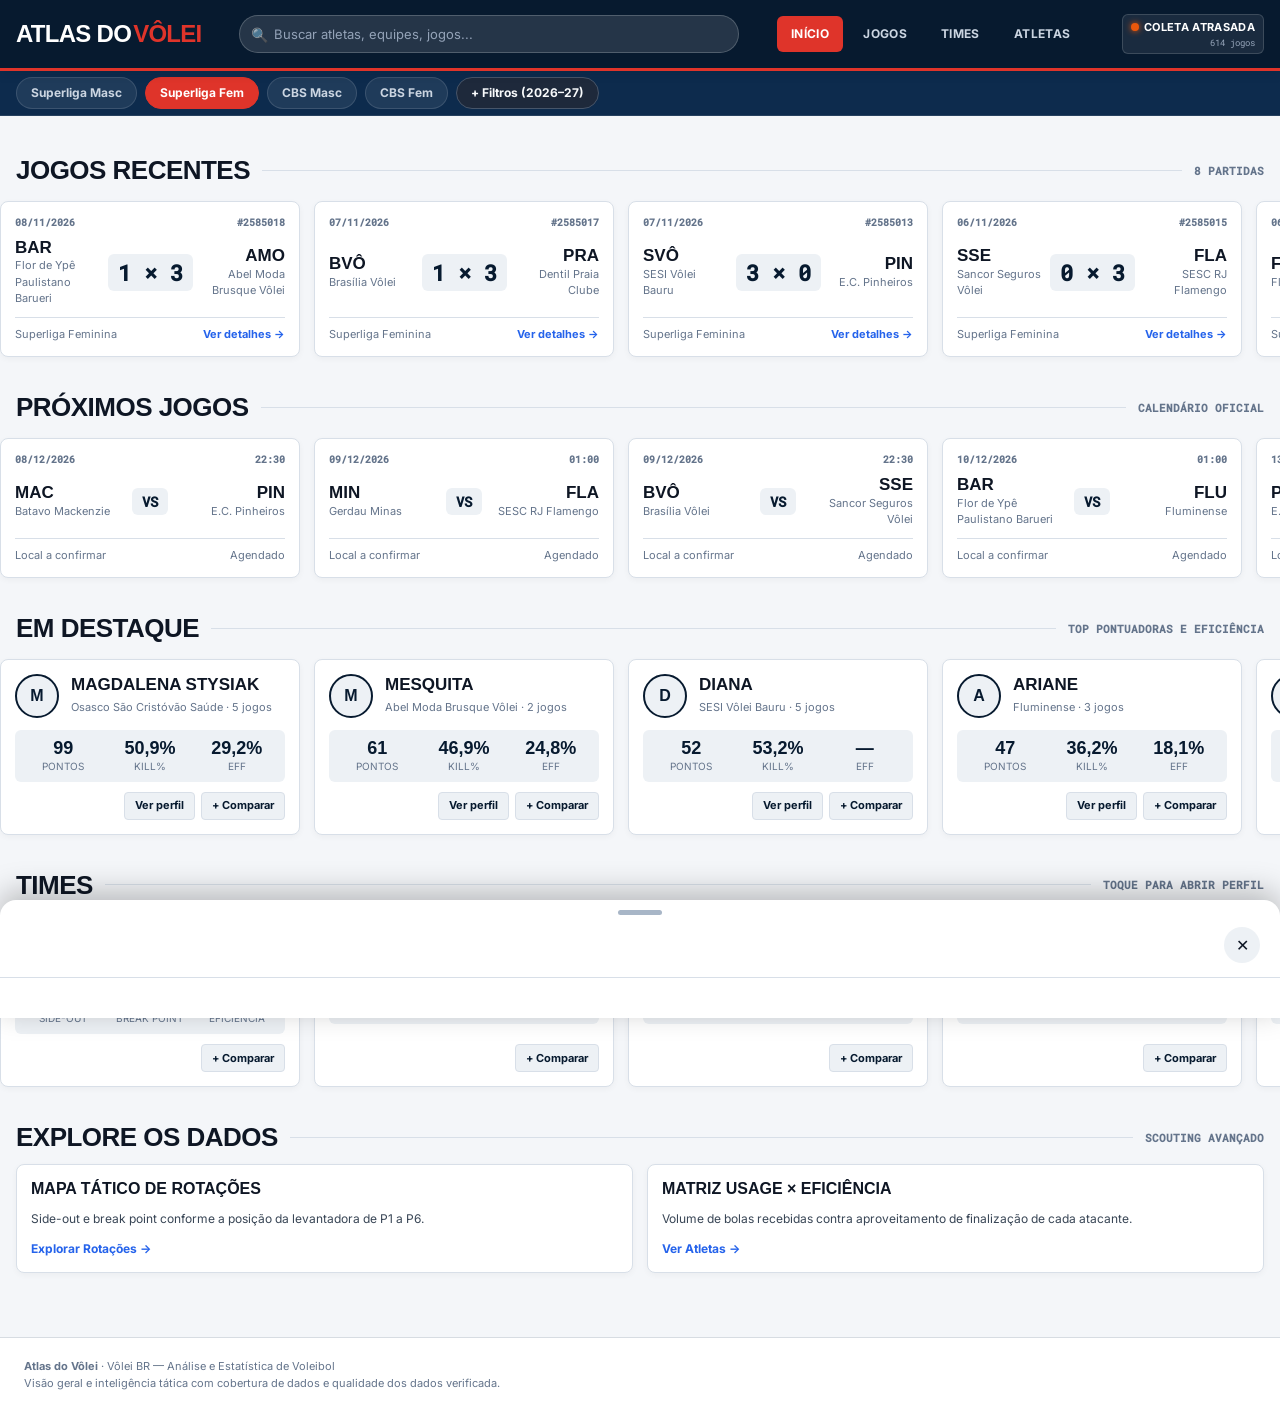
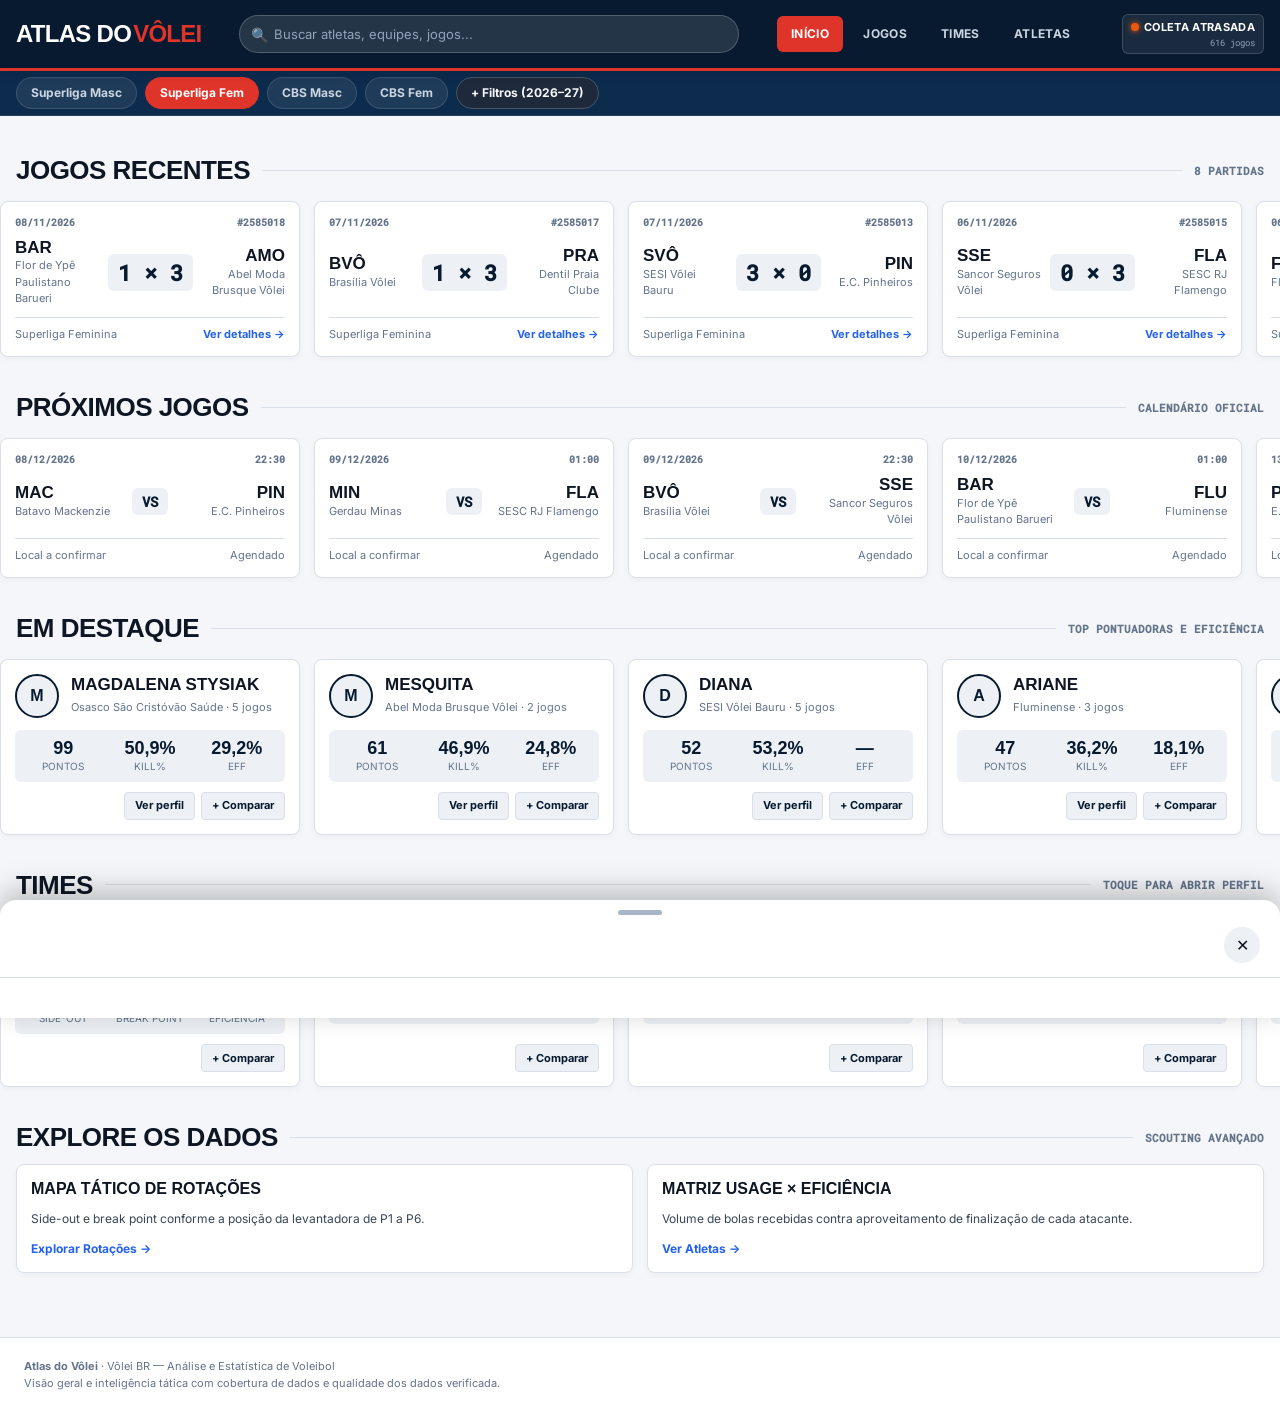
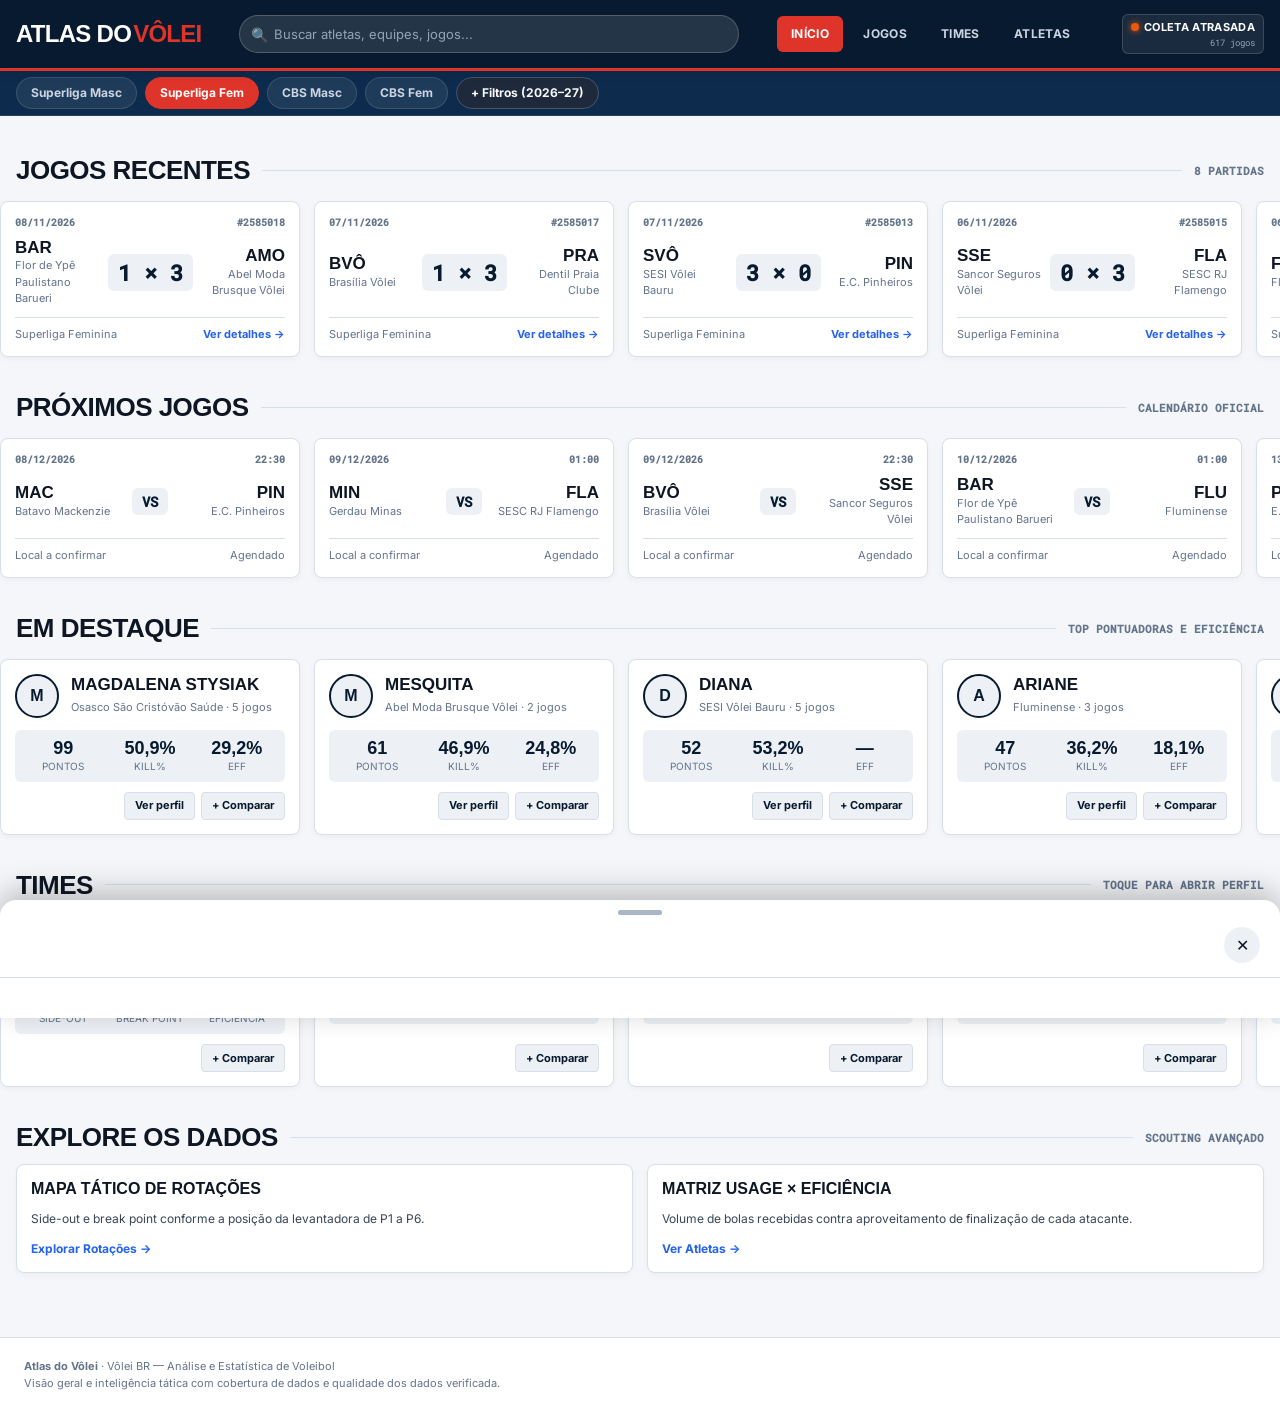
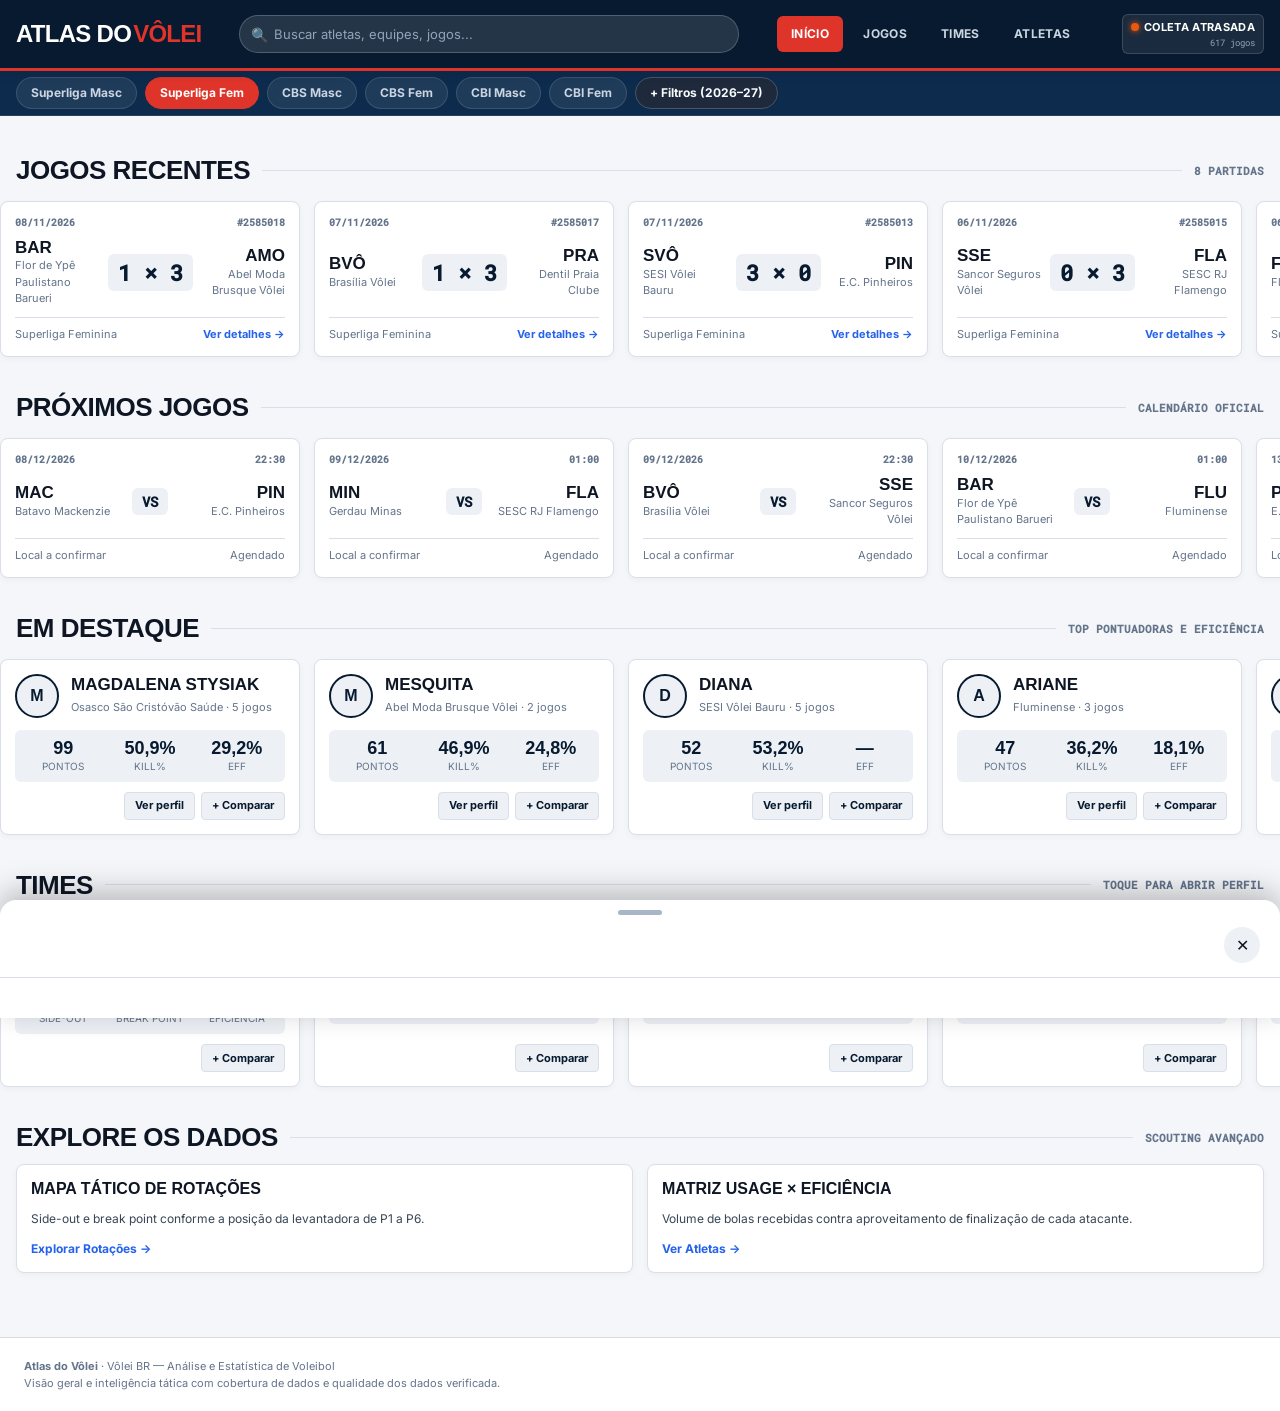
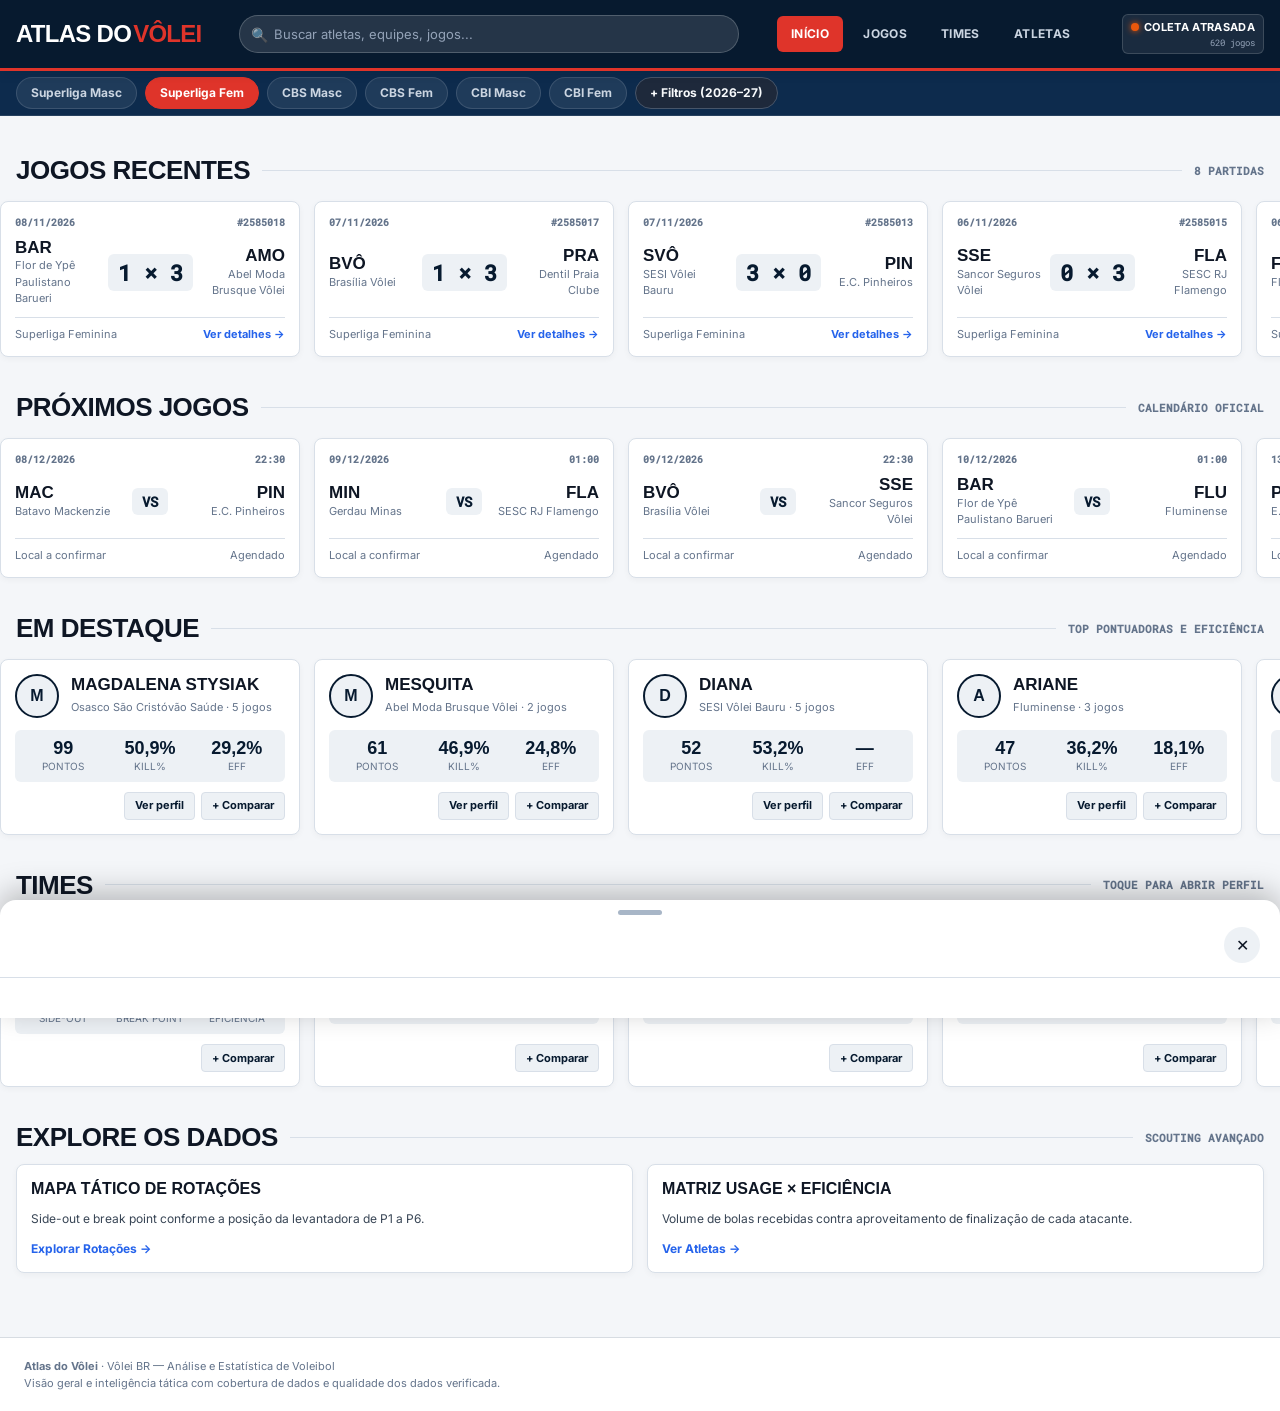
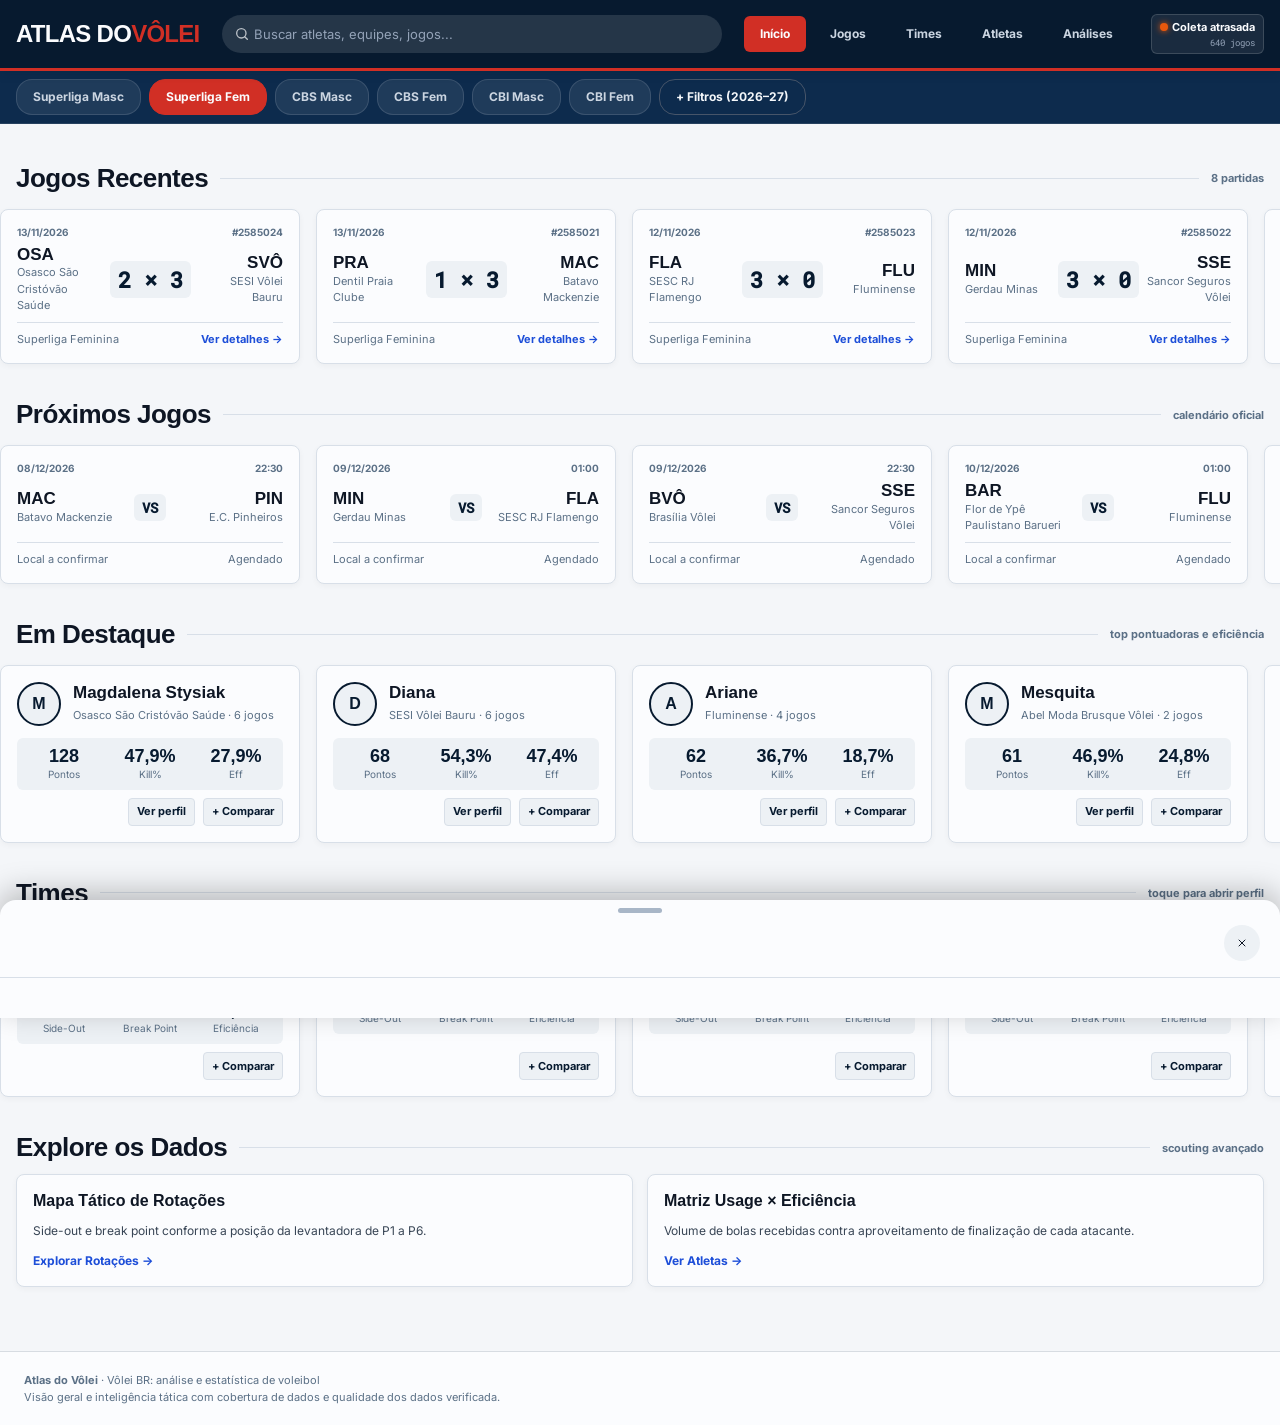
